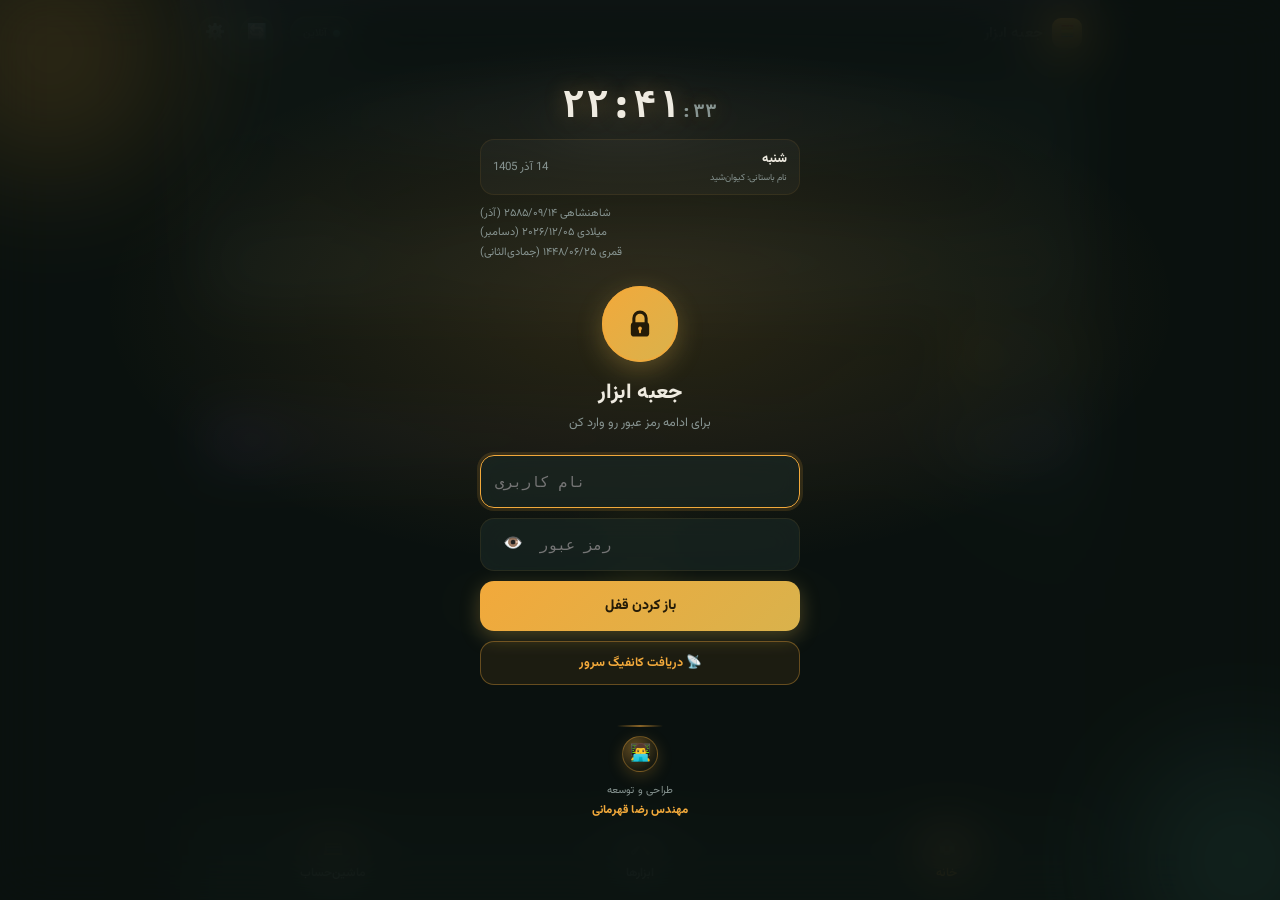
==== index.html @ d56281d8 "Add files via upload" ====
<!DOCTYPE html>
<html lang="fa" dir="rtl" data-theme="dark">
<head>
<meta charset="UTF-8">
<meta name="viewport" content="width=device-width, initial-scale=1, viewport-fit=cover, user-scalable=no">
<meta name="theme-color" content="#0B1210">
<meta name="mobile-web-app-capable" content="yes">
<meta name="apple-mobile-web-app-capable" content="yes">
<meta name="apple-mobile-web-app-status-bar-style" content="black-translucent">
<title>جعبه ابزار</title>
<link rel="manifest" href="manifest.json">
<link rel="icon" href="icons/icon-192.png">
<link rel="apple-touch-icon" href="icons/apple-touch-icon.png">
<link rel="preconnect" href="https://fonts.googleapis.com">
<link href="https://fonts.googleapis.com/css2?family=Vazirmatn:wght@400;500;600;700;800&family=Noto+Sans+Arabic:wght@400;500;600;700;800&family=IBM+Plex+Mono:wght@400;500;600;700&display=swap" rel="stylesheet">
<script>
window.addEventListener('error', function(ev){
  var t = ev.target;
  if(t && t.tagName === 'SCRIPT' && /qrcode\.min\.js/.test(t.src||'')){
    var show = function(){
      var d = document.createElement('div');
      d.textContent = '⚠️ بارگذاری کتابخونه‌ی QR شکست خورد. آدرسی که امتحان شد: ' + t.src;
      d.style.cssText = 'position:fixed;top:0;left:0;right:0;background:#B33;color:#fff;padding:10px 14px;font-size:12px;z-index:999999;text-align:center;direction:rtl;line-height:1.6;';
      document.body.appendChild(d);
    };
    if(document.body) show(); else document.addEventListener('DOMContentLoaded', show);
  }
}, true);
</script>
<script src="libs/qrcode.min.js"></script>
<script src="libs/jsQR.min.js"></script>
<script src="libs/JsBarcode.all.min.js"></script>
<style>
  :root[data-theme="dark"] {
    --bg:#0B1210;
    --bg2:#0E1614;
    --surface:#141F1C;
    --surface2:#1B2925;
    --line: rgba(242,169,61,0.09);
    --amber:#F2A93B;
    --teal:#59C3B4;
    --rust:#D3684C;
    --gold:#D9B24C;
    --violet:#9C8DE0;
    --sky:#6FB1D9;
    --text:#EFEBE1;
    --muted:#889592;
    --danger:#E2664B;
    --screen-bg: linear-gradient(160deg, #101B18 0%, #0A1412 100%);
    --screen-text: var(--amber);
  }
  :root[data-theme="light"] {
    --bg:#F4F7F6;
    --bg2:#EAF0EE;
    --surface:#FFFFFF;
    --surface2:#E4ECE9;
    --line: rgba(20,32,27,0.08);
    --amber:#D98200;
    --teal:#2D8A7E;
    --rust:#B54B32;
    --gold:#A68122;
    --violet:#6655B3;
    --sky:#337FA6;
    --text:#14201B;
    --muted:#62726E;
    --danger:#C4452B;
    --screen-bg: linear-gradient(160deg, #1E332D 0%, #11221E 100%);
    --screen-text: #F2A93B;
  }
  :root[data-theme="ocean"] {
    --bg:#071620; --bg2:#0A1E2C; --surface:#0F2733; --surface2:#163544;
    --line: rgba(111,177,217,0.14);
    --amber:#4FC3E8; --teal:#39B7A6; --rust:#5C8FB5; --gold:#7FD1E0; --violet:#6E8FD9; --sky:#4FB8E0;
    --text:#E7F3F7; --muted:#7C9AA8; --danger:#E2664B;
    --screen-bg: linear-gradient(160deg, #0B2530 0%, #061620 100%);
    --screen-text: var(--amber);
  }
  :root[data-theme="forest"] {
    --bg:#0D1710; --bg2:#101F15; --surface:#16261A; --surface2:#1E3324;
    --line: rgba(139,195,111,0.14);
    --amber:#8FCB6B; --teal:#5FAE83; --rust:#C08A4E; --gold:#B8C24C; --violet:#7FA05C; --sky:#6FAE8E;
    --text:#EAF3E4; --muted:#7F9484; --danger:#E2664B;
    --screen-bg: linear-gradient(160deg, #172B1B 0%, #0D1A10 100%);
    --screen-text: var(--amber);
  }
  :root[data-theme="amoled"] {
    --bg:#000000; --bg2:#000000; --surface:#0A0A0A; --surface2:#141414;
    --line: rgba(255,255,255,0.09);
    --amber:#F2A93B; --teal:#59C3B4; --rust:#D3684C; --gold:#D9B24C; --violet:#9C8DE0; --sky:#6FB1D9;
    --text:#F5F5F5; --muted:#8A8A8A; --danger:#E2664B;
    --screen-bg: linear-gradient(160deg, #0A0A0A 0%, #000000 100%);
    --screen-text: var(--amber);
  }
  :root[data-theme="violet"] {
    --bg:#120E1D; --bg2:#160F22; --surface:#1D1730; --surface2:#271F40;
    --line: rgba(183,156,240,0.14);
    --amber:#B79CF0; --teal:#7FB8D9; --rust:#C97FB0; --gold:#C9A8E8; --violet:#9C8DE0; --sky:#8FA8E8;
    --text:#EDE9F7; --muted:#8B84A8; --danger:#E2664B;
    --screen-bg: linear-gradient(160deg, #1D1730 0%, #100B1A 100%);
    --screen-text: var(--amber);
  }
  :root[data-theme="sunset"] {
    --bg:#1A0F0C; --bg2:#20120D; --surface:#2B1712; --surface2:#3A1F17;
    --line: rgba(242,150,91,0.14);
    --amber:#F2965B; --teal:#E8896B; --rust:#D9573A; --gold:#F0B24C; --violet:#D97A8C; --sky:#E89B6E;
    --text:#F7ECE4; --muted:#A88A7C; --danger:#E2664B;
    --screen-bg: linear-gradient(160deg, #2B1712 0%, #180D0A 100%);
    --screen-text: var(--amber);
  }
  :root[data-theme="rosegold"] {
    --bg:#FBF3F1; --bg2:#F7EAE7; --surface:#FFFFFF; --surface2:#F3E1DC;
    --line: rgba(198,120,110,0.14);
    --amber:#C97A6D; --teal:#5FA394; --rust:#B5594A; --gold:#C79A5C; --violet:#A97CA8; --sky:#7C99B3;
    --text:#3A2620; --muted:#8A7269; --danger:#C4452B;
    --screen-bg: linear-gradient(160deg, #3A2620 0%, #2A1B16 100%);
    --screen-text: #E8B4A5;
  }
  :root[data-theme="mint"] {
    --bg:#081815; --bg2:#0A1F1A; --surface:#0F2B23; --surface2:#153A2F;
    --line: rgba(95,224,188,0.14);
    --amber:#5FE0BC; --teal:#4FCBA6; --rust:#D3684C; --gold:#8FE0A0; --violet:#7FC9C4; --sky:#5FC9D9;
    --text:#E4F7EF; --muted:#75A398; --danger:#E2664B;
    --screen-bg: linear-gradient(160deg, #0F2B23 0%, #081815 100%);
    --screen-text: var(--amber);
  }
  :root[data-theme="charcoal"] {
    --bg:#131313; --bg2:#181818; --surface:#1E1E1E; --surface2:#272727;
    --line: rgba(255,255,255,0.10);
    --amber:#C9C9C9; --teal:#9BAFAF; --rust:#B08A7A; --gold:#B5AE96; --violet:#A8A3B5; --sky:#9BB0BE;
    --text:#EDEDED; --muted:#8C8C8C; --danger:#D9695A;
    --screen-bg: linear-gradient(160deg, #1E1E1E 0%, #131313 100%);
    --screen-text: var(--amber);
  }
  :root[data-theme="oceanlight"] {
    --bg:#EEF6F9; --bg2:#E3F0F5; --surface:#FFFFFF; --surface2:#DCEBF1;
    --line: rgba(51,127,166,0.10);
    --amber:#1F8FB8; --teal:#2A9188; --rust:#4E7FA3; --gold:#3FA6C2; --violet:#5B7FC4; --sky:#337FA6;
    --text:#0F2A33; --muted:#5A7885; --danger:#C4452B;
    --screen-bg: linear-gradient(160deg, #0B2530 0%, #061620 100%);
    --screen-text: #4FC3E8;
  }
  /* ---- High-Contrast Accessibility Mode (مستقل از تم رنگی؛ روی هر تمی قابل‌فعال‌سازیه) ---- */
  :root.high-contrast{
    --line: rgba(255,255,255,0.55);
    --muted: var(--text);
  }
  :root[data-theme="light"].high-contrast, :root[data-theme="rosegold"].high-contrast, :root[data-theme="oceanlight"].high-contrast{ --line: rgba(0,0,0,0.55); }
  .high-contrast .tool-row, .high-contrast .field, .high-contrast input, .high-contrast select,
  .high-contrast .btn-primary, .high-contrast .btn-secondary, .high-contrast .chip, .high-contrast .result-box,
  .high-contrast .switch, .high-contrast .theme-swatch, .high-contrast .opt-btn, .high-contrast .tool-card,
  .high-contrast .pinned-item .ticon, .high-contrast .ticon, .high-contrast .sheet-box, .high-contrast .cat-edit-btn{
    border-width:2px !important;
  }
  .high-contrast .tdesc, .high-contrast .hint, .high-contrast .result-sub{ opacity:1 !important; }
  .high-contrast #lockScreen::before, .high-contrast #lockScreen::after,
  .high-contrast #view-home::before, .high-contrast #view-home::after,
  .high-contrast #view-tools::before, .high-contrast #view-tools::after{
    display:none !important;
  }
  .high-contrast .tool-row:active, .high-contrast .key:active, .high-contrast .btn-primary:active{ outline:2px solid var(--amber); }
  .high-contrast .tarrow, .high-contrast .tool-cat-arrow{ opacity:1 !important; color:var(--text) !important; }
  *{box-sizing:border-box; -webkit-tap-highlight-color: transparent;}
  html,body{height:100%; margin:0; overflow:hidden;}
  :root{ --font-main: 'Vazirmatn', sans-serif; }
  body{
    background: var(--bg);
    color:var(--text);
    font-family: var(--font-main);
    display:flex; justify-content:center;
    transition: background 0.3s, color 0.3s;
  }
  body.bg-gradient-on{
    background:
      radial-gradient(ellipse 130% 55% at 50% -8%, rgba(255,255,255,0.055), transparent 60%),
      radial-gradient(ellipse 100% 45% at 100% 105%, rgba(255,255,255,0.03), transparent 60%),
      var(--bg);
  }

  /* ---- Splash Screen ---- */
  #splashScreen{
    position:fixed; inset:0; z-index:10000;
    background:var(--bg);
    display:flex; flex-direction:column; align-items:center; justify-content:center;
    gap:12px;
    transition: opacity .4s ease;
  }
  #splashScreen.fade-out{ opacity:0; pointer-events:none; }
  #splashMark{
    width:76px; height:76px; border-radius:22px;
    background:linear-gradient(135deg, #F2A93B, #D9B24C);
    display:flex; align-items:center; justify-content:center;
    font-size:34px;
    box-shadow:0 10px 32px rgba(217,178,76,0.35);
    animation: splashPop .6s cubic-bezier(.34,1.56,.64,1);
  }
  @keyframes splashPop{ 0%{ transform:scale(0.4); opacity:0; } 60%{ transform:scale(1.08); opacity:1; } 100%{ transform:scale(1); opacity:1; } }
  #splashTitle{ font-size:16px; font-weight:800; color:var(--text); letter-spacing:.3px; animation: splashFadeIn .5s ease .15s backwards; }
  #splashSub{ font-size:11.5px; color:var(--muted); animation: splashFadeIn .5s ease .25s backwards; }
  @keyframes splashFadeIn{ from{ opacity:0; transform:translateY(6px); } to{ opacity:1; transform:translateY(0); } }
  @media (prefers-reduced-motion: reduce){ #splashMark, #splashTitle, #splashSub{ animation:none !important; } }

  /* ---- Password Lock Screen ---- */
  #lockScreen{
    position:fixed; inset:0; z-index:9999;
    background:
      radial-gradient(ellipse 60% 42% at 50% 34%, rgba(242,169,59,0.14), transparent 70%),
      color-mix(in srgb, var(--bg) 74%, transparent);
    backdrop-filter: blur(26px) saturate(1.15);
    -webkit-backdrop-filter: blur(26px) saturate(1.15);
    display:flex; align-items:center; justify-content:center;
    padding:24px; overflow:hidden;
    transition: opacity .35s ease;
  }
  #lockScreen.unlocking{ opacity:0; pointer-events:none; }
  #lockScreen.unlocked{ display:none; }
  #lockScreen::before, #lockScreen::after{
    content:''; position:absolute; border-radius:50%; filter:blur(70px); pointer-events:none;
  }
  #lockScreen::before{ width:240px; height:240px; background:var(--amber); opacity:.16; top:-70px; inset-inline-end:-70px; }
  #lockScreen::after{ width:200px; height:200px; background:var(--teal); opacity:.12; bottom:-60px; inset-inline-start:-60px; }
  #lockBox{ width:100%; max-width:320px; text-align:center; position:relative; z-index:1; }
  #lockCredit{
    margin-top:24px; padding-top:16px;
    display:flex; flex-direction:column; align-items:center; gap:9px;
  }
  .lock-credit-line{
    width:46px; height:2px; border-radius:2px;
    background:linear-gradient(90deg, transparent, rgba(242,169,59,0.55), transparent);
  }
  .lock-credit-badge{
    width:36px; height:36px; border-radius:50%;
    display:flex; align-items:center; justify-content:center; font-size:17px;
    background:radial-gradient(circle at 35% 30%, rgba(242,169,59,0.38), rgba(242,169,59,0.06) 72%);
    border:1px solid rgba(242,169,59,0.35);
    box-shadow:0 4px 16px rgba(242,169,59,0.20);
    animation: lockCreditGlow 3.4s ease-in-out infinite;
  }
  @keyframes lockCreditGlow{
    0%, 100%{ box-shadow:0 4px 16px rgba(242,169,59,0.20); }
    50%{ box-shadow:0 4px 22px rgba(242,169,59,0.38); }
  }
  .lock-credit-text{
    font-size:10.5px; color:var(--muted); letter-spacing:.2px; text-align:center; line-height:1.9;
  }
  .lock-credit-text b{ color:var(--amber); font-weight:800; font-size:11.5px; }
  #lockClock{ font-family:'IBM Plex Mono', monospace; font-size:38px; font-weight:700; color:var(--text); letter-spacing:1px; margin-bottom:12px; text-shadow:0 0 22px rgba(242,169,61,0.3); }
  #lockClockSec{ font-size:0.48em; color:var(--muted); font-weight:600; vertical-align:baseline; margin-inline-start:1px; }
  #lockDateRow{
    display:flex; align-items:center; justify-content:space-between;
    background:rgba(255,255,255,0.03); border:1px solid var(--line); border-radius:14px;
    padding:9px 12px; margin-bottom:10px;
  }
  #lockWeekdayBlock{ text-align:right; }
  #lockWeekdayName{ font-size:12.5px; font-weight:800; color:var(--text); }
  #lockAncientDayName{ font-size:9px; color:var(--muted); margin-top:2px; }
  #lockClockDate{ font-size:11.5px; color:var(--muted); text-align:left; }
  #lockClockSubDate{ margin-bottom:22px; }
  #lockClockSubDate div{ font-size:11px; color:var(--muted); line-height:1.6; text-align:left; }
  #lockClockSubDate div{ margin-bottom:2px; }
  #lockClockSubDate div:last-child{ margin-bottom:24px; }
  #lockIconWrap{
    position:relative;
    width:76px; height:76px; border-radius:50%; margin:0 auto 14px;
    background:linear-gradient(135deg, var(--amber), var(--gold));
    display:flex; align-items:center; justify-content:center;
    box-shadow:0 8px 26px rgba(217,178,76,0.30);
    animation: lockFloat 3.2s ease-in-out infinite;
  }
  #lockIconWrap::before, #lockIconWrap::after{
    content:''; position:absolute; inset:0; border-radius:50%;
    border:2px solid rgba(242,169,59,0.55);
    animation: lockPulseRing 2.6s cubic-bezier(.25,.8,.35,1) infinite;
    pointer-events:none;
  }
  #lockIconWrap::after{ animation-delay:1.3s; }
  #lockScreen.unlocking #lockIconWrap::before,
  #lockScreen.unlocking #lockIconWrap::after{ animation:none; opacity:0; }
  @keyframes lockPulseRing{
    0%{ transform:scale(1); opacity:.65; }
    100%{ transform:scale(1.6); opacity:0; }
  }
  #lockIcon{ width:34px; height:34px; position:relative; z-index:1; overflow:visible; }
  #lockIcon .lock-shackle{
    transform-box: fill-box;
    transform-origin: 28% 100%;
    transition: transform .55s cubic-bezier(.34,1.56,.64,1);
  }
  #lockScreen.unlocking #lockIcon .lock-shackle{
    transform: rotate(-38deg) translateY(-3px);
  }
  @keyframes lockFloat{ 0%,100%{ transform:translateY(0); } 50%{ transform:translateY(-6px); } }
  #lockTitle{ font-size:21px; font-weight:800; color:var(--text); margin-bottom:4px; letter-spacing:.3px; }
  #lockSub{ font-size:12.5px; color:var(--muted); margin-bottom:22px; }
  #lockUserWrap, #lockInputWrap{
    display:flex; align-items:center; gap:8px;
    background:var(--surface2);
    background:color-mix(in srgb, var(--surface2) 65%, transparent);
    backdrop-filter: blur(14px); -webkit-backdrop-filter: blur(14px);
    border:1px solid var(--line); border-radius:14px;
    padding:4px 6px 4px 14px; margin-bottom:10px;
    transition: border-color .25s ease, box-shadow .25s ease;
  }
  #lockUserWrap:focus-within, #lockInputWrap:focus-within{ border-color:var(--amber); box-shadow:0 0 0 3px rgba(242,169,59,0.14); }
  #lockInputWrap.shake, #lockUserWrap.shake{ animation: lockShake .35s ease; border-color:var(--danger); box-shadow:0 0 0 3px rgba(226,102,75,0.18); }
  @keyframes lockShake{
    0%,100%{ transform:translateX(0); } 20%{ transform:translateX(-8px); }
    40%{ transform:translateX(8px); } 60%{ transform:translateX(-6px); } 80%{ transform:translateX(6px); }
  }
  #lockUserInput, #lockPassInput{
    flex:1; background:none; border:none; outline:none; color:var(--text);
    font-family:'IBM Plex Mono', monospace; font-size:15px; text-align:left; padding:12px 0;
    min-width:0;
  }
  #lockEye{ font-size:16px; cursor:pointer; flex-shrink:0; padding:8px; }
  #lockError{ display:none; color:var(--danger); font-size:11.5px; margin-bottom:14px; }
  #lockError.on{ display:block; }
  #lockBtn{
    width:100%; border:none; border-radius:14px; padding:14px;
    background:linear-gradient(135deg, var(--amber), var(--gold)); color:#241b08; font-weight:800; font-size:14px;
    font-family:var(--font-main); cursor:pointer;
    box-shadow:0 6px 20px rgba(217,178,76,0.30);
    transition: transform .12s ease, box-shadow .12s ease;
  }
  #lockBtn:active{ transform:scale(.97); box-shadow:0 3px 10px rgba(217,178,76,0.24); }
  #lockV2rayBtn{
    width:100%; border:1px solid rgba(242,169,59,0.35); border-radius:14px; padding:11px;
    background:rgba(242,169,59,0.08); color:var(--amber); font-weight:700; font-size:12.5px;
    font-family:var(--font-main); cursor:pointer; margin-top:10px;
    transition: transform .12s ease, background .12s ease;
  }
  #lockV2rayBtn:active{ transform:scale(.97); background:rgba(242,169,59,0.16); }
  #lockV2rayBox{
    display:none; margin-top:10px; text-align:start;
    background:rgba(0,0,0,0.22); border:1px solid rgba(242,169,59,0.22); border-radius:14px;
    padding:12px 14px; backdrop-filter:blur(6px);
    max-height:280px; overflow-y:auto;
  }
  .lock-v2ray-loading{ font-size:11.5px; color:var(--muted); text-align:center; padding:10px 0; }
  .lock-v2ray-section-label{ font-size:10.5px; font-weight:800; color:var(--amber); margin-bottom:8px; }
  .lock-v2ray-sub-row, .lock-v2ray-server-row{
    display:flex; align-items:center; gap:8px;
    background:rgba(255,255,255,0.04); border:1px solid rgba(242,169,59,0.15); border-radius:10px;
    padding:8px 10px; margin-bottom:7px;
  }
  .lock-v2ray-proto-badge{
    font-size:9px; font-weight:800; color:#241b08; background:var(--amber);
    padding:3px 7px; border-radius:6px; flex-shrink:0; direction:ltr;
  }
  .lock-v2ray-sub-text, .lock-v2ray-server-text{
    flex:1; min-width:0; font-family:'IBM Plex Mono', monospace; font-size:10px; color:var(--text);
    direction:ltr; unicode-bidi:plaintext; overflow:hidden; text-overflow:ellipsis; white-space:nowrap;
  }
  .lock-v2ray-copy-mini{
    width:26px; height:26px; border-radius:8px; flex-shrink:0; border:none; cursor:pointer;
    background:rgba(242,169,59,0.18); color:var(--amber); font-size:12px;
    display:flex; align-items:center; justify-content:center;
  }
  #app{
    width:100%; max-width:460px; height:100vh; height:calc(var(--app-height, 100vh));
    display:flex; flex-direction:column;
    position:relative;
    box-shadow: 0 0 70px rgba(0,0,0,0.25);
    background: var(--bg);
  }

  /* ---- Header ---- */
  header{
    display:flex; align-items:center; justify-content:space-between;
    padding:16px 18px 8px;
    flex-shrink: 0;
    transition: background 1.2s ease;
  }
  header.tod-morning{ background:linear-gradient(180deg, rgba(217,178,76,0.12), transparent 85%); }
  header.tod-noon{ background:linear-gradient(180deg, rgba(111,177,217,0.12), transparent 85%); }
  header.tod-evening{ background:linear-gradient(180deg, rgba(211,104,76,0.12), transparent 85%); }
  header.tod-night{ background:linear-gradient(180deg, rgba(156,141,224,0.10), transparent 85%); }
  .brand{ display:flex; align-items:center; gap:9px; min-width:0; }
  .brand .mark{
    width:30px; height:30px; border-radius:9px;
    background:linear-gradient(135deg, #F2A93B, #D9B24C);
    display:flex; align-items:center; justify-content:center;
    font-size:15px; box-shadow:0 4px 14px rgba(217,178,76,0.25);
    flex-shrink:0; transition:background .25s ease;
  }
  header h1{ font-size:14.5px; font-weight:700; margin:0; letter-spacing:.2px; color:var(--muted); min-width:0; overflow:hidden; }
  header h1 b{ color:var(--text); font-weight:800; display:block; font-size:15.5px; margin-top:1px; overflow:hidden; text-overflow:ellipsis; white-space:nowrap; }
  .header-actions { display:flex; gap:8px; align-items:center; }
  .circle-btn{
    width:34px; height:34px; border-radius:50%;
    background:linear-gradient(150deg, var(--surface2), var(--surface));
    border:1px solid var(--line);
    color:var(--text); display:flex; align-items:center; justify-content:center;
    font-size:16px; cursor:pointer; user-select:none;
    box-shadow:0 2px 7px rgba(0,0,0,0.2), inset 0 1px 0 rgba(255,255,255,0.04);
    transition: transform .15s ease, box-shadow .15s ease;
  }
  .circle-btn:active{ transform:scale(0.86); box-shadow:0 1px 3px rgba(0,0,0,0.25), inset 0 1px 3px rgba(0,0,0,0.2); }
  .circle-btn{ position:relative; }
  .update-badge{
    position:absolute; top:-4px; left:-4px;
    min-width:16px; height:16px; padding:0 3px; border-radius:9px;
    background:var(--danger); color:#fff; font-size:9.5px; font-weight:800;
    display:flex; align-items:center; justify-content:center;
    box-shadow:0 0 0 2px var(--bg);
    line-height:1; font-family:'IBM Plex Mono', sans-serif;
    animation: badgePop .3s ease;
  }
  @keyframes badgePop{ 0%{ transform:scale(0); } 70%{ transform:scale(1.15); } 100%{ transform:scale(1); } }
  .last-refresh-label{
    font-size:9px; color:var(--muted); white-space:nowrap;
    max-width:58px; overflow:hidden; text-overflow:ellipsis;
  }
  .net-status{
    display:flex; align-items:center; gap:6px;
    height:34px; padding:0 12px; border-radius:20px;
    background:linear-gradient(150deg, var(--surface2), var(--surface));
    border:1px solid var(--line);
    font-size:10.5px; font-weight:700; color:var(--muted);
    box-shadow:0 2px 7px rgba(0,0,0,0.2), inset 0 1px 0 rgba(255,255,255,0.04);
    transition: color .2s ease, box-shadow .2s ease;
  }
  .net-dot{
    width:7px; height:7px; border-radius:50%; flex-shrink:0;
    background:var(--teal); box-shadow:0 0 6px var(--teal);
    transition: background .2s ease, box-shadow .2s ease;
    animation: netPulse 2.4s ease-in-out infinite;
  }
  @keyframes netPulse{ 0%,100%{ box-shadow:0 0 4px var(--teal); opacity:1; } 50%{ box-shadow:0 0 9px var(--teal); opacity:.7; } }
  .net-status.offline{ color:var(--danger); }
  .net-status.offline .net-dot{ background:var(--danger); box-shadow:0 0 6px var(--danger); animation:none; }
  .net-status.private{ color:var(--violet); }
  .net-status.private .net-dot{ background:var(--violet); box-shadow:0 0 6px var(--violet); animation:netPulse 1.4s ease-in-out infinite; }
  .offline-banner{
    display:flex; align-items:center; gap:8px;
    background: rgba(226,102,75,0.12); border:1px solid rgba(226,102,75,0.35);
    color:var(--danger); font-size:11.5px; line-height:1.6; font-weight:600;
    border-radius:12px; padding:10px 12px; margin-bottom:12px;
  }

  /* ---- Main Content Container ---- */
  .main-content {
    flex: 1;
    overflow-y: auto;
    -webkit-overflow-scrolling: touch;
    display: flex;
    flex-direction: column;
    min-height: 0;
    position: relative;
  }

  /* ---- Refresh button ---- */
  #refreshBtn.spinning { animation: spin 0.7s linear infinite; }
  @keyframes spin { from{ transform:rotate(0deg);} to{ transform:rotate(360deg);} }

  /* ---- Toast ---- */
  #toast{
    position:fixed; bottom:90px; left:50%; transform:translateX(-50%) translateY(20px);
    background:var(--surface2); color:var(--text); border:1px solid var(--line);
    padding:10px 18px; border-radius:20px; font-size:12.5px; font-weight:600;
    box-shadow:0 8px 24px rgba(0,0,0,0.3); z-index:200; opacity:0; pointer-events:none;
    transition: opacity .25s ease, transform .25s ease; max-width:80%; text-align:center;
  }
  #toast.on{ opacity:1; transform:translateX(-50%) translateY(0); }
  #toast.toast-error{ border-color:var(--danger); color:var(--danger); background:rgba(214,92,92,0.12); }
  #toast.toast-success{ border-color:var(--teal); color:var(--teal); background:rgba(89,195,180,0.12); }

  /* ---- LCD display ---- */
  #screen{
    margin:0 16px 12px;
    border-radius:20px;
    padding:20px 18px 16px;
    background:
      repeating-linear-gradient(180deg, rgba(0,0,0,0.14) 0px, rgba(0,0,0,0.14) 1px, transparent 1px, transparent 3px),
      var(--screen-bg);
    border:1px solid rgba(242,169,59,0.14);
    box-shadow: inset 0 0 34px rgba(0,0,0,0.6), 0 10px 26px rgba(0,0,0,0.2);
    position:relative; overflow:hidden;
    flex-shrink: 0;
  }
  #screen::before{
    content:"";
    position:absolute; top:-40%; left:-10%; width:70%; height:180%;
    background: linear-gradient(120deg, rgba(242,169,59,0.06), transparent 55%);
    pointer-events:none;
  }
  #expr{
    direction:ltr; text-align:left;
    font-family:'IBM Plex Mono', monospace;
    font-size:calc(14.5px * var(--font-scale, 1)); color:#889592;
    min-height:18px; letter-spacing:.5px;
    white-space:nowrap; overflow-x:auto; position:relative;
  }
  :root[data-theme="light"] #expr { color: #A4B3AF; }
  :root[data-theme="rosegold"] #expr { color: #B8A599; }
  :root[data-theme="oceanlight"] #expr { color: #8FADBC; }
  #result{
    direction:ltr; text-align:left;
    font-family:'IBM Plex Mono', monospace;
    font-size:calc(38px * var(--font-scale, 1)); font-weight:600; color:var(--screen-text);
    text-shadow: 0 0 20px rgba(242,169,59,0.32);
    margin-top:6px; white-space:nowrap; overflow-x:auto; position:relative;
  }
  #memChip{
    display:inline-block; margin-top:8px; font-size:10.5px; color:#59C3B4;
    border:1px solid rgba(89,195,180,0.35); padding:2px 9px; border-radius:20px;
    font-family:'IBM Plex Mono', monospace; visibility:hidden; position:relative;
  }

  /* ---- Tabs (اصلاح مشکل بریده شدن تصویر 1000116247.png) ---- */
  nav{
    flex-shrink: 0;
    display:flex; border-top:1px solid var(--line);
    background:color-mix(in srgb, var(--surface) 82%, transparent);
    backdrop-filter: blur(18px) saturate(1.2);
    -webkit-backdrop-filter: blur(18px) saturate(1.2);
    z-index: 10;
    padding-bottom: clamp(10px, env(safe-area-inset-bottom), 30px);
  }
  nav button{
    flex:1; padding:12px 0 8px;
    background:none; border:none; color:var(--muted);
    font-family:var(--font-main); font-size:12px; font-weight:600;
    display:flex; flex-direction:column; align-items:center; gap:3px;
    cursor:pointer; position:relative;
    -webkit-tap-highlight-color:transparent;
  }
  nav button .ic{
    font-size:18px; position:relative; z-index:1;
    transition:transform .28s cubic-bezier(.34,1.56,.64,1);
  }
  nav button.tap-bounce .ic{ transform:scale(1.22); }
  nav button.active{ color:var(--amber); }
  nav button.active .ic::before{
    content:""; position:absolute; inset:-8px -16px;
    background:rgba(242,169,59,0.16); border-radius:20px; z-index:-1;
  }
  nav.icon-only button .nav-label{ display:none; }
  nav.icon-only button{ padding:14px 0; }
  nav.icon-only button .ic{ font-size:21px; }
  .nav-badge{
    position:absolute; top:2px; left:calc(50% + 8px);
    min-width:16px; height:16px; padding:0 4px; border-radius:8px;
    background:var(--danger); color:#fff; font-size:9.5px; font-weight:800;
    display:flex; align-items:center; justify-content:center;
    line-height:1; z-index:2; box-shadow:0 0 0 2px var(--surface);
  }

  .view { display:none; flex-direction:column; width:100%; }
  .view.active { display:flex; animation: pageFadeIn .2s ease; }

  /* ---- Keypad ---- */
  #keypad{ padding:0 14px 14px; display:flex; flex-direction:column; gap:8px; }
  #keypad.mirror .row{ flex-direction:row-reverse; }
  .row{ display:flex; gap:8px; }
  .key{
    flex:1; min-width:0; aspect-ratio:1.45/1;
    border-radius:14px; border:1px solid var(--line);
    background:var(--surface2); color:var(--text);
    font-family:'IBM Plex Mono', monospace; font-size:calc(19px * var(--font-scale, 1)); font-weight:500;
    display:flex; align-items:center; justify-content:center;
    cursor:pointer; user-select:none;
    box-shadow: 0 2px 0 rgba(0,0,0,0.1), inset 0 1px 0 rgba(255,255,255,0.04);
    transition: transform .06s ease, background .15s;
    overflow:hidden;
  }
  .key:active{ transform:translateY(1px) scale(0.96); background:var(--surface); box-shadow:none; }
  .key.op{ background:rgba(242,169,59,0.10); color:var(--amber); border-color:rgba(242,169,59,0.25); }
  .key.eq{ background:linear-gradient(135deg, #F2A93B, #D9B24C); color:#14201B; font-weight:700; border-color:transparent; box-shadow:0 3px 14px rgba(217,178,76,0.35), inset 0 1px 0 rgba(255,255,255,0.25); }
  .key.fn{ background:rgba(89,195,180,0.08); color:var(--teal); font-size:calc(13.5px * var(--font-scale, 1)); border-color:rgba(89,195,180,0.2); }
  .key.danger{ color:var(--danger); }

  #sciToggle{
    margin:0 14px 10px; text-align:center;
    font-size:12px; color:var(--amber); padding:10px; border-radius:12px;
    border:1px solid rgba(242,169,59,0.2); background: rgba(242,169,59,0.04); cursor:pointer;
    font-weight: 600;
  }
  #sciRows{ display:none; flex-direction:column; gap:8px; margin-bottom:8px; }
  #sciRows.open{ display:flex; }
  #sciRows .key{ font-size:15px; padding:0 2px; }
  #sciRows .key.fn{ font-size:13px; }

  .hint{ font-size:11.5px; color:var(--muted); line-height:1.9; margin:4px 2px 14px; }
  .section-label{ font-size:11px; color:var(--muted); margin:14px 2px 8px; display:flex; align-items:center; gap:6px;}
  .occasion-group-header{
    font-size:11px; font-weight:800; color:var(--amber);
    margin:16px 2px 8px; padding-bottom:4px;
    border-bottom:1px solid var(--line);
  }
  .occasion-group-header:first-child{ margin-top:2px; }

  /* ---- Birthday reminder cards ---- */
  .birthday-avatar{
    width:38px; height:38px; border-radius:50%; flex-shrink:0;
    display:flex; align-items:center; justify-content:center;
    font-weight:800; color:#fff; border:1.5px solid rgba(255,255,255,0.12);
  }
  .birthday-relation-tag{
    font-size:9.5px; font-weight:700; color:var(--muted);
    background:var(--bg2); border:1px solid var(--line); border-radius:20px;
    padding:1.5px 7px;
  }
  .checklist-row.birthday-today{
    box-shadow:0 0 0 1px var(--gold);
    animation:birthdayTodayGlow 1.8s ease-in-out infinite;
    transform:scale(1.015);
  }
  @keyframes birthdayTodayGlow{
    0%,100%{ box-shadow:0 0 6px rgba(217,178,76,0.35), 0 0 0 1px var(--gold); }
    50%{ box-shadow:0 0 15px rgba(217,178,76,0.7), 0 0 0 1px var(--gold); }
  }
  .section-label::after{ content:""; flex:1; height:1px; background:var(--line); }

  /* ---- Tools view ---- */
  #toolsArea{ padding:8px 16px 16px; }

  /* ---- Home View ---- */
  #homeArea{ padding:18px 16px; }
  #homeGreeting{ font-size:19px; font-weight:800; color:var(--text); margin-bottom:2px; }
  #homeClockWrap{
    text-align:center; margin-bottom:20px; border-radius:26px; padding:22px 16px 16px;
    border:1px solid var(--line); position:relative; overflow:hidden;
    background:linear-gradient(155deg, var(--surface), var(--surface2));
    box-shadow:0 10px 34px rgba(0,0,0,0.2), inset 0 1px 0 rgba(255,255,255,0.04);
    transition:background 1.2s ease, box-shadow 1.2s ease;
  }
  #homeClockWrap.tod-morning{ background:radial-gradient(circle at 50% 0%, rgba(217,178,76,0.18), transparent 70%), linear-gradient(155deg, var(--surface), var(--surface2)); }
  #homeClockWrap.tod-noon{ background:radial-gradient(circle at 50% 0%, rgba(111,177,217,0.18), transparent 70%), linear-gradient(155deg, var(--surface), var(--surface2)); }
  #homeClockWrap.tod-evening{ background:radial-gradient(circle at 50% 0%, rgba(211,104,76,0.18), transparent 70%), linear-gradient(155deg, var(--surface), var(--surface2)); }
  #homeClockWrap.tod-night{ background:radial-gradient(circle at 50% 0%, rgba(156,141,224,0.16), transparent 70%), linear-gradient(155deg, var(--surface), var(--surface2)); }
  #homeClockTime{ font-family:'IBM Plex Mono', monospace; font-size:36px; font-weight:700; color:var(--text); letter-spacing:1px; display:inline-block; text-shadow:0 0 24px rgba(242,169,61,0.28); }
  #homeClockSec{ font-size:0.48em; color:var(--muted); font-weight:600; vertical-align:baseline; margin-inline-start:1px; }
  #homeClockTime.tick{ animation:homeClockTick .4s ease; }
  @keyframes homeClockTick{ 0%{ transform:translateY(-7px); opacity:0; } 60%{ transform:translateY(1px); opacity:1; } 100%{ transform:translateY(0); opacity:1; } }
  #homeDateRow{ display:flex; align-items:center; justify-content:space-between; margin-top:12px; padding:10px 12px; background:var(--bg2); border:1px solid var(--line); border-radius:16px; }
  #homeWeekdayBlock{ text-align:right; }
  #homeWeekdayName{ font-size:13.5px; font-weight:800; color:var(--text); }
  #homeAncientDayName{ font-size:9.5px; color:var(--muted); margin-top:3px; }
  #homeDateBlock{ display:flex; align-items:center; gap:8px; }
  #homeClockDate{ font-size:12px; color:var(--muted); text-align:left; }
  #homeClockSubDate{ text-align:left; margin-top:10px; padding:0 12px; }
  #homeClockSubDate div{ font-size:12.5px; color:var(--muted); line-height:1.7; }
  #homeClockSubDate div{ margin-top:2px; }
  #homeDateRing{ position:relative; width:28px; height:28px; flex:none; }
  #homeDateRing svg{ width:28px; height:28px; transform:rotate(-90deg); }
  #homeDateRing .hdr-track{ fill:none; stroke:var(--line); stroke-width:3; }
  #homeDateRing .hdr-progress{ fill:none; stroke:var(--amber); stroke-width:3; stroke-linecap:round; transition:stroke-dashoffset .6s ease; }
  #homeDateRingDay{ position:absolute; inset:0; display:flex; align-items:center; justify-content:center; font-size:9.5px; font-weight:700; color:var(--text); }
  #homeClockColon{ animation: clockBlink 1s steps(2,start) infinite; }
  @keyframes clockBlink{ 50%{ opacity:0; } }
  #view-home{ position:relative; overflow-x:hidden; }
  #view-home::before, #view-home::after{
    content:''; position:absolute; border-radius:50%; filter:blur(70px); pointer-events:none; z-index:0;
  }
  #view-home::before{ width:220px; height:220px; background:var(--amber); opacity:.10; top:-60px; inset-inline-end:-60px; }
  #view-home::after{ width:190px; height:190px; background:var(--teal); opacity:.08; top:280px; inset-inline-start:-60px; }
  #homeArea{ position:relative; z-index:1; }
  #homeWaveEmoji{ display:inline-block; animation: waveHand 2.4s ease-in-out infinite; transform-origin:70% 70%; }
  @keyframes waveHand{
    0%,60%,100%{ transform:rotate(0deg); }
    10%{ transform:rotate(14deg); } 20%{ transform:rotate(-8deg); } 30%{ transform:rotate(14deg); } 40%{ transform:rotate(-4deg); } 50%{ transform:rotate(10deg); }
  }
  .home-divider{ height:1px; background:linear-gradient(90deg, transparent, var(--line) 20%, var(--line) 80%, transparent); margin:18px 0 14px; }
  #homeInsightCard{
    display:flex; align-items:center; gap:10px;
    background:var(--surface2); border:1px solid var(--line); border-radius:14px;
    padding:12px 14px; margin-bottom:2px;
  }
  #homeNextOccasionCard{
    display:flex; align-items:center; gap:11px;
    background:linear-gradient(135deg, rgba(154,109,219,0.12), rgba(154,109,219,0.03));
    border:1px solid var(--line); border-radius:14px;
    padding:12px 14px; margin-bottom:10px; cursor:pointer;
  }
  #homeNextOccasionCard .hoc-icon{
    width:38px; height:38px; border-radius:11px; flex-shrink:0; font-size:18px;
    display:flex; align-items:center; justify-content:center;
    background:linear-gradient(135deg, rgba(154,109,219,0.32), rgba(154,109,219,0.10));
    box-shadow:0 3px 10px rgba(154,109,219,0.22);
  }
  #homeNextOccasionCard .hoc-mid{ flex:1; min-width:0; }
  #homeNextOccasionCard .hoc-label{ font-size:10.5px; color:var(--muted); }
  #homeNextOccasionCard .hoc-name{ font-size:13px; font-weight:800; color:var(--text); margin-top:2px; overflow:hidden; text-overflow:ellipsis; white-space:nowrap; }
  #homeNextOccasionCard .hoc-days{ font-size:11px; font-weight:800; color:#9a6ddb; background:rgba(154,109,219,0.15); padding:5px 10px; border-radius:9px; flex-shrink:0; }
  #homeNextBirthdayCard, #homeNextSubscriptionCard{
    display:flex; align-items:center; gap:11px;
    border:1px solid var(--line); border-radius:14px;
    padding:12px 14px; margin-bottom:10px; cursor:pointer;
  }
  #homeNextBirthdayCard{ background:linear-gradient(135deg, rgba(89,195,180,0.14), rgba(89,195,180,0.03)); }
  #homeNextSubscriptionCard{ background:linear-gradient(135deg, rgba(217,178,76,0.14), rgba(217,178,76,0.03)); }
  #homeNextBirthdayCard .hoc-icon, #homeNextSubscriptionCard .hoc-icon{
    width:38px; height:38px; border-radius:11px; flex-shrink:0; font-size:18px;
    display:flex; align-items:center; justify-content:center;
  }
  #homeNextBirthdayCard .hoc-icon{ background:linear-gradient(135deg, rgba(89,195,180,0.32), rgba(89,195,180,0.10)); box-shadow:0 3px 10px rgba(89,195,180,0.22); }
  #homeNextSubscriptionCard .hoc-icon{ background:linear-gradient(135deg, rgba(217,178,76,0.32), rgba(217,178,76,0.10)); box-shadow:0 3px 10px rgba(217,178,76,0.22); }
  #homeNextBirthdayCard .hoc-mid, #homeNextSubscriptionCard .hoc-mid{ flex:1; min-width:0; }
  #homeNextBirthdayCard .hoc-label, #homeNextSubscriptionCard .hoc-label{ font-size:10.5px; color:var(--muted); }
  #homeNextBirthdayCard .hoc-name, #homeNextSubscriptionCard .hoc-name{ font-size:13px; font-weight:800; color:var(--text); margin-top:2px; overflow:hidden; text-overflow:ellipsis; white-space:nowrap; }
  #homeNextBirthdayCard .hoc-days{ font-size:11px; font-weight:800; color:var(--teal); background:rgba(89,195,180,0.15); padding:5px 10px; border-radius:9px; flex-shrink:0; }
  #homeNextSubscriptionCard .hoc-days{ font-size:11px; font-weight:800; color:var(--gold); background:rgba(217,178,76,0.15); padding:5px 10px; border-radius:9px; flex-shrink:0; }
  #homeInsightCard .hic-icon{ font-size:20px; flex-shrink:0; }
  #homeInsightCard .hic-text{ font-size:12.5px; color:var(--text); line-height:1.6; flex:1; }
  #homeInsightCard .hic-text b{ color:var(--amber); }
  #homeFavEmptyStar{ font-size:40px; animation: starPulse 1.8s ease-in-out infinite; }
  @keyframes starPulse{ 0%,100%{ transform:scale(1); opacity:.85; } 50%{ transform:scale(1.15); opacity:1; } }
  .pin-move-btn{
    width:22px; height:16px; border-radius:5px; background:var(--surface2); border:1px solid var(--line);
    display:flex; align-items:center; justify-content:center; color:var(--muted); font-size:9px; cursor:pointer; user-select:none;
  }
  .pin-move-btn.dim{ opacity:.3; pointer-events:none; }
  .pin-drag-handle{
    flex-shrink:0; font-size:16px; color:var(--muted); padding:4px 2px; cursor:grab; touch-action:none; user-select:none;
  }
  .budget-entry-row.dragging{ opacity:.35; }
  .tool-grid { display:grid; grid-template-columns:1fr 1fr; gap:10px; }
  .tool-card{
    background:var(--surface); border:1px solid var(--line); border-radius:16px;
    padding:16px 14px; cursor:pointer; text-align:center;
    display:flex; flex-direction:column; align-items:center; gap:8px;
  }
  .tool-card:active{ background:var(--surface2); }
  .tool-card .ticon{
    width:44px; height:44px; border-radius:12px;
    display:flex; align-items:center; justify-content:center; font-size:21px;
  }
  .tool-card .tname{ font-size:12.5px; font-weight:700; }
  .tool-card .tdesc{ font-size:10px; color:var(--muted); line-height:1.6; }

  #view-tools{ position:relative; overflow-x:hidden; }
  #view-tools::before, #view-tools::after{
    content:''; position:absolute; border-radius:50%; filter:blur(70px); pointer-events:none; z-index:0;
  }
  #view-tools::before{ width:220px; height:220px; background:var(--amber); opacity:.08; top:-60px; inset-inline-end:-60px; }
  #view-tools::after{ width:190px; height:190px; background:var(--teal); opacity:.07; top:420px; inset-inline-start:-60px; }
  #toolsArea{ position:relative; z-index:1; }

  .tool-section-title{ font-size:13px; font-weight:800; color:var(--text); display:flex; align-items:center; gap:7px; min-width:0; }
  .tool-section-title span{ overflow:hidden; text-overflow:ellipsis; white-space:nowrap; }
  .tool-cat-header{
    display:flex; align-items:center; gap:11px; cursor:pointer; user-select:none;
    padding:10px 11px; border-radius:15px; margin:16px 0 10px;
    background:linear-gradient(135deg, var(--surface), var(--surface2));
    border:1px solid var(--line);
    box-shadow:0 3px 10px rgba(0,0,0,0.10);
    transition:transform .12s ease, box-shadow .12s ease;
  }
  #toolCatsContainer .tool-cat-header:first-of-type{ margin-top:2px; }
  .tool-cat-header:active{ transform:scale(.99); }
  .tool-cat-header .tool-section-title{ margin:0; flex:1; min-width:0; }
  .tool-cat-icon{
    flex-shrink:0; width:36px; height:36px; border-radius:11px; font-size:17px;
    display:flex; align-items:center; justify-content:center;
    transition: transform .12s ease;
  }
  .tool-cat-header:active .tool-cat-icon{ transform:scale(.9); }
  .tool-cat-header-right{ display:flex; align-items:center; gap:6px; flex-shrink:0; }
  .tool-cat-arrow{ color:var(--muted); font-size:13px; transition:transform .35s cubic-bezier(.34,1.56,.64,1); flex-shrink:0; margin-inline-start:2px; }
  .tool-cat-arrow.collapsed{ transform:rotate(-90deg); }
  .cat-drag-handle{
    flex-shrink:0; font-size:16px; color:var(--muted); padding:4px 6px 4px 2px; cursor:grab; touch-action:none; user-select:none;
  }
  .tool-cat-header.dragging{ opacity:.35; }
  .tool-cat-header-ghost{
    position:fixed; z-index:500; pointer-events:none; background:var(--surface); border:1px solid var(--line);
    border-radius:14px; padding:8px 10px; box-shadow:0 10px 30px rgba(0,0,0,0.4); opacity:.95;
  }
  #toolCatsContainer.cat-drop-active .tool-cat-header{ transition: transform .15s ease; }
  .tool-list{ display:flex; flex-direction:column; gap:8px; overflow:hidden; max-height:3000px; transition:max-height .3s ease, opacity .25s ease, margin .3s ease; opacity:1; }
  .tool-list.collapsed{ max-height:0; opacity:0; margin:0; gap:0; }
  .tool-list:not(.collapsed) .tool-row{ animation: toolRowIn .32s ease backwards; }
  @keyframes toolRowIn{ from{ opacity:0; transform:translateY(6px); } to{ opacity:1; transform:translateY(0); } }
  /* ---- اسکلتون/shimmer کوتاه هنگام سوییچ نمای گرید/لیست ---- */
  .skeleton-row{ pointer-events:none; cursor:default; animation:none !important; }
  .skeleton-shimmer{
    position:relative; overflow:hidden;
    background:var(--surface2) !important; border-color:transparent !important;
    box-shadow:none !important; color:transparent !important;
  }
  .skeleton-shimmer::after{
    content:''; position:absolute; inset:0;
    background:linear-gradient(90deg, transparent, rgba(255,255,255,0.07), transparent);
    transform:translateX(-100%); animation: shimmerMove 1.3s ease-in-out infinite;
  }
  @keyframes shimmerMove{ to{ transform:translateX(100%); } }
  .skel-line{ display:block; border-radius:6px; background:var(--surface2); }
  .skel-line-title{ width:112px; height:11px; }
  .skel-line-name{ width:65%; height:11px; margin-bottom:7px; }
  .skel-line-desc{ width:88%; height:9px; }
  /* ---- سوییچ نمایش گرید / لیست ---- */
  .segmented-toggle{ display:flex; background:var(--surface2); border:1px solid var(--line); border-radius:12px; padding:3px; gap:3px; }
  .segmented-toggle .seg-btn{
    flex:1; display:flex; align-items:center; justify-content:center; gap:5px;
    text-align:center; padding:7px 4px; border-radius:9px; font-size:11.5px; font-weight:700;
    color:var(--muted); cursor:pointer; user-select:none; transition:background .15s ease, color .15s ease;
  }
  .segmented-toggle .seg-btn.on{ background:var(--amber); color:#14201B; }
  #toolCatsContainer.grid-view .tool-list{ display:grid; grid-template-columns:1fr 1fr; gap:9px; }
  #toolCatsContainer.grid-view .tool-row{
    flex-direction:column; align-items:flex-start; text-align:start; padding:13px 12px; gap:9px;
  }
  #toolCatsContainer.grid-view .tool-row .tarrow{ display:none; }
  #toolCatsContainer.grid-view .tool-row .tdesc{
    display:-webkit-box; -webkit-line-clamp:2; -webkit-box-orient:vertical; overflow:hidden; white-space:normal; line-height:1.45;
  }
  #toolsHome.compact #toolCatsContainer.grid-view .tool-list{ grid-template-columns:1fr 1fr 1fr; gap:6px; }
  .tool-row{
    display:flex; align-items:center; gap:12px;
    background:linear-gradient(155deg, rgba(var(--tint-rgb, 137,143,140),0.12), rgba(var(--tint-rgb, 137,143,140),0.03) 60%, var(--surface2));
    border:1px solid rgba(var(--tint-rgb, 137,143,140),0.20); border-radius:16px;
    padding:12px 14px; cursor:pointer;
    backdrop-filter: blur(9px); -webkit-backdrop-filter: blur(9px);
    box-shadow:0 3px 10px rgba(0,0,0,0.12), inset 0 1px 0 rgba(255,255,255,0.03);
    transition: transform .12s ease, background .12s ease, box-shadow .12s ease;
  }
  .tool-row:active{ background:var(--surface2); transform:scale(.98); box-shadow:0 1px 4px rgba(0,0,0,0.16), inset 0 1px 4px rgba(0,0,0,0.1); }
  .tool-row .ticon{
    flex-shrink:0; width:42px; height:42px; border-radius:12px;
    display:flex; align-items:center; justify-content:center; font-size:19px;
    box-shadow:0 3px 10px rgba(0,0,0,0.18);
    transition: transform .12s ease;
  }
  .tool-row:active .ticon{ transform:scale(.9); }
  .tool-row .trow-mid{ flex:1; min-width:0; }
  .tool-row .tname{ font-size:13.5px; font-weight:700; }
  .tool-online-badge{
    display:inline-flex; align-items:center; font-size:10px;
    margin-inline-start:5px; opacity:.75; vertical-align:middle;
    filter:grayscale(0.15);
  }
  .tool-online-badge sup{ font-size:7px; color:var(--sky); font-weight:800; }
  .tool-row .tdesc{ font-size:11px; color:var(--muted); margin-top:2px; line-height:1.5; overflow:hidden; text-overflow:ellipsis; white-space:nowrap; }
  .tool-row .tarrow{ flex-shrink:0; color:var(--muted); font-size:20px; opacity:.6; }
  /* ---- حالت فشرده‌ی صفحه‌ی اصلی ---- */
  #toolsHome.compact .tool-row{ padding:7px 10px; border-radius:12px; gap:9px; }
  #toolsHome.compact .tool-row .ticon{ width:32px; height:32px; border-radius:9px; font-size:15px; }
  #toolsHome.compact .tool-row .tname{ font-size:12.5px; }
  #toolsHome.compact .tool-row .tdesc{ display:none; }
  #toolsHome.compact .tool-row .tarrow{ font-size:16px; }
  #toolsHome.compact .tool-list{ gap:6px; }
  #toolsHome.compact .tool-cat-header{ padding:4px 6px; }
  #toolsHome.compact .home-divider{ margin:10px 0 8px; }
  #toolsHome.compact .pinned-item .ticon{ width:42px; height:42px; border-radius:12px; font-size:18px; }
  #toolsHome.compact .pinned-row{ gap:10px 6px; }
  .tool-star{ flex-shrink:0; font-size:17px; padding:4px; color:var(--muted); cursor:pointer; }
  .tool-star.on{ color:var(--gold); }

  /* ---- Split bill (دنگی) people rows ---- */
  .split-person-row{ display:flex; align-items:center; gap:8px; margin-bottom:8px; }
  .split-person-row .split-person-name{ flex:1; margin-bottom:0; direction:rtl; text-align:right; font-family:var(--font-main); }
  .split-person-row .split-person-share{ width:64px; text-align:center; margin-bottom:0; flex-shrink:0; }
  .gpa-subject-row{ display:flex; align-items:center; gap:6px; margin-bottom:8px; }
  .gpa-subject-row .gpa-subject-name{ flex:1; margin-bottom:0; direction:rtl; text-align:right; font-family:var(--font-main); }
  .gpa-subject-row .gpa-subject-score{ width:52px; text-align:center; margin-bottom:0; flex-shrink:0; }
  .gpa-subject-row .gpa-subject-credit{ width:46px; text-align:center; margin-bottom:0; flex-shrink:0; }
  .split-person-remove{
    width:32px; height:32px; border-radius:50%; flex-shrink:0;
    background:var(--surface2); border:1px solid var(--line);
    display:flex; align-items:center; justify-content:center;
    color:var(--danger); font-size:14px; cursor:pointer; user-select:none;
  }
  .wc-reorder-btns{ display:flex; flex-direction:column; gap:2px; flex-shrink:0; }
  .wc-move-btn{
    width:22px; height:16px; border-radius:5px; background:var(--surface2); border:1px solid var(--line);
    display:flex; align-items:center; justify-content:center; color:var(--muted); font-size:9px; cursor:pointer; user-select:none;
  }
  .wc-move-btn.dim{ opacity:.3; pointer-events:none; }
  #pinnedReorderList{ max-height:52vh; overflow-y:auto; -webkit-overflow-scrolling:touch; padding-inline-end:2px; }

  /* ---- World Clock: city cards ---- */
  .wc-city-card{
    display:flex; align-items:center; gap:12px;
    border:1px solid var(--line); border-radius:16px;
    padding:13px 14px; margin-bottom:10px; position:relative; overflow:hidden;
    transition:transform .15s ease;
  }
  .wc-city-card::before{ content:''; position:absolute; inset:0; opacity:.55; z-index:0; }
  .wc-tod-night::before{ background:linear-gradient(120deg, rgba(89,110,195,0.16), rgba(89,110,195,0.02)); }
  .wc-tod-dawn::before{ background:linear-gradient(120deg, rgba(224,141,89,0.20), rgba(224,141,89,0.02)); }
  .wc-tod-day::before{ background:linear-gradient(120deg, rgba(242,169,59,0.18), rgba(242,169,59,0.02)); }
  .wc-tod-dusk::before{ background:linear-gradient(120deg, rgba(156,141,224,0.20), rgba(156,141,224,0.02)); }
  .wc-city-card > *{ position:relative; z-index:1; }
  .wc-city-emoji{ font-size:22px; flex-shrink:0; }
  .wc-city-mid{ flex:1; min-width:0; }
  .wc-city-name{ font-size:14px; font-weight:800; color:var(--text); }
  .wc-city-sub{ font-size:10.5px; color:var(--muted); margin-top:2px; }
  .wc-city-time{ font-family:'IBM Plex Mono', monospace; font-weight:700; font-size:19px; color:var(--text); flex-shrink:0; text-align:center; }
  .wc-city-date{ font-size:9.5px; color:var(--muted); text-align:center; margin-top:1px; }
  .wc-city-controls{ display:flex; align-items:center; gap:6px; flex-shrink:0; }

  .wc-day-arc{ width:36px; height:20px; flex-shrink:0; margin-inline-start:4px; }
  .wc-day-arc-track{ fill:none; stroke:var(--line); stroke-width:2; stroke-linecap:round; }
  .wc-day-badge{ display:inline-block; margin-inline-start:5px; padding:1px 6px; border-radius:6px; font-size:9px; font-weight:700; background:var(--surface2); color:var(--amber); border:1px solid var(--line); }
  .wc-drag-handle{
    width:26px; height:26px; border-radius:8px; background:var(--surface2); border:1px solid var(--line);
    display:flex; align-items:center; justify-content:center; color:var(--muted); font-size:14px;
    cursor:grab; touch-action:none; user-select:none;
  }
  .wc-city-card.wc-dragging{ box-shadow:0 10px 24px rgba(0,0,0,0.28); border-color:var(--amber); z-index:5; opacity:.96; transition:none; }
  .wc-sun-proximity{ font-size:12px; margin-inline-start:2px; }

  /* ---- World Clock: compact table comparison view ---- */
  .wc-compare-table{ width:100%; border-collapse:separate; border-spacing:0 6px; }
  .wc-compare-table td{ padding:10px; font-size:12.5px; background:var(--surface2); border-top:1px solid var(--line); border-bottom:1px solid var(--line); }
  .wc-compare-table td:first-child{ border-radius:10px 0 0 10px; border-inline-start:1px solid var(--line); width:26px; text-align:center; font-size:16px; }
  .wc-compare-table td:last-child{ border-radius:0 10px 10px 0; border-inline-end:1px solid var(--line); color:var(--muted); font-size:10px; text-align:left; direction:ltr; white-space:nowrap; }
  .wc-compare-name{ color:var(--text); font-weight:700; white-space:nowrap; }
  .wc-compare-time{ font-family:'IBM Plex Mono', monospace; font-weight:800; text-align:center; white-space:nowrap; }
  .wc-compare-tod-day{ color:var(--amber); }
  .wc-compare-tod-dawn{ color:var(--rust); }
  .wc-compare-tod-dusk{ color:var(--violet); }
  .wc-compare-tod-night{ color:var(--sky); }
  #wcMiniMap{ border:1px solid var(--line); border-radius:16px; padding:8px; background:var(--surface); }
  .wc-map-svg{ width:100%; height:auto; display:block; border-radius:10px; overflow:hidden; }
  .wc-map-ocean{ fill:url(#wcOceanGrad); }
  .wc-map-grid{ stroke:#eaf6ff; stroke-opacity:.08; stroke-width:.5; stroke-dasharray:1.5,2.5; }
  .wc-map-grid-equator{ stroke-opacity:.14; stroke-dasharray:none; }
  .wc-map-land{ fill:url(#wcLandGrad); stroke:#3f6038; stroke-width:.7; stroke-linejoin:round; }
  .wc-map-dot{ stroke:#ffffff; stroke-width:1.4; }
  .wc-map-dot-day{ fill:var(--amber); }
  .wc-map-dot-night{ fill:var(--violet); }
  .wc-map-label{ font-family:var(--font-main); font-size:7.5px; font-weight:700; fill:#ffffff; text-anchor:middle; paint-order:stroke; stroke:#1f2e22; stroke-width:2px; stroke-linejoin:round; }
  .lock-icon-pop{ display:inline-block; animation:lockSnap .5s ease; }
  @keyframes lockSnap{ 0%{ transform:scale(1.5) rotate(-8deg); opacity:0; } 55%{ transform:scale(0.92) rotate(3deg); opacity:1; } 100%{ transform:scale(1) rotate(0); } }
  .lock-shake{ animation:lockCipherShake .45s ease; }
  @keyframes lockCipherShake{ 0%,100%{ transform:translateX(0); } 20%{ transform:translateX(-6px); } 40%{ transform:translateX(6px); } 60%{ transform:translateX(-4px); } 80%{ transform:translateX(4px); } }
  .lock-cipher-display{ font-family:'IBM Plex Mono', monospace; direction:ltr; unicode-bidi:embed; letter-spacing:.5px; line-height:1.9; word-break:break-all; }
  .lock-result-icon{ font-size:26px; text-align:center; margin-bottom:4px; position:relative; }
  .lock-result-icon.err{ color:var(--danger); }
  .lock-anim-svg{ width:40px; height:40px; overflow:visible; }
  .lock-anim-svg .lock-anim-shackle{ transform-box:fill-box; transform-origin:28% 100%; transform:rotate(-38deg) translateY(-3px); }
  .lock-icon-pop .lock-anim-shackle{ animation: lockCloseSnap .5s cubic-bezier(.34,1.56,.64,1) forwards; }
  @keyframes lockCloseSnap{
    0%{ transform:rotate(-38deg) translateY(-3px); }
    60%{ transform:rotate(6deg) translateY(0); }
    100%{ transform:rotate(0) translateY(0); }
  }
  .lock-anim-check{
    position:absolute; top:-2px; inset-inline-end:calc(50% - 28px);
    font-size:15px; opacity:0; transform:scale(.3);
  }
  .lock-icon-pop .lock-anim-check{ animation: lockCheckPop .4s ease .32s forwards; }
  @keyframes lockCheckPop{
    0%{ opacity:0; transform:scale(.3); }
    60%{ opacity:1; transform:scale(1.3); }
    100%{ opacity:1; transform:scale(1); }
  }
  .wc-city-sun{ font-size:9.5px; color:var(--muted); margin-top:2px; }
  .wc-call-city-row{ display:flex; align-items:center; justify-content:space-between; padding:5px 2px; font-size:12px; }
  .wc-call-toggle-btn{
    display:flex; align-items:center; justify-content:center;
    background:var(--surface2); border:1px solid var(--line); border-radius:10px;
    padding:8px; margin:8px 0; font-size:11.5px; font-weight:700; color:var(--teal);
    cursor:pointer; user-select:none;
  }
  .wc-call-toggle-btn:active{ opacity:.7; }
  .wc-call-collapsed-pill{
    display:flex; align-items:center; justify-content:center; flex-wrap:wrap; gap:4px;
    background:var(--surface2); border:1px solid var(--line); border-radius:10px;
    padding:9px 10px; margin-bottom:8px; font-size:12px; color:var(--text);
  }
  .wc-call-collapsed-pill span{ color:var(--muted); font-size:10.5px; }
  .wc-call-city-row b{ font-family:'IBM Plex Mono', monospace; direction:ltr; unicode-bidi:embed; color:var(--amber); font-weight:700; }

  #wcPickerPanel{ animation: toolRowIn .25s ease; }
  #wcAddCityBtn.on{ color:var(--amber); border-color:rgba(242,169,59,0.35); }
  #worldClockCityChips .chip{ cursor:pointer; }
  #wcSearchBox:focus-within{ border-color:var(--amber); box-shadow:0 0 0 3px rgba(242,169,59,0.14); }
  #wheelPointer{
    position:absolute; top:-8px; left:50%; transform:translateX(-50%);
    font-size:24px; color:var(--amber); z-index:2; line-height:1;
    filter:drop-shadow(0 2px 3px rgba(0,0,0,0.35));
  }
  .split-person-result{
    display:flex; align-items:center; justify-content:space-between;
    padding:9px 2px; border-bottom:1px solid var(--line); font-size:13px;
  }
  .split-person-result:last-child{ border-bottom:none; }
  .split-person-result b{ color:var(--amber); font-family:'IBM Plex Mono', monospace; font-weight:700; }
  .split-person-result .spname{ display:flex; align-items:center; gap:6px; min-width:0; }
  .split-person-result .sptag{ font-size:10px; color:var(--muted); font-weight:400; }

  /* ---- Morse code beginner's guide ---- */
  .morse-guide-toggle{
    display:flex; align-items:center; justify-content:space-between;
    background:var(--surface2); border:1px solid var(--line); border-radius:12px;
    padding:11px 12px; margin-top:12px; font-size:12px; font-weight:700; color:var(--text);
    cursor:pointer; user-select:none;
  }
  .morse-guide-toggle .morse-guide-arrow{ color:var(--muted); transition:transform .2s ease; }
  .morse-guide-toggle.open .morse-guide-arrow{ transform:rotate(180deg); }
  .morse-guide-body{ display:none; margin-top:8px; padding:12px; border:1px dashed var(--line); border-radius:12px; }
  .morse-guide-body.open{ display:block; }
  .morse-guide-step{ font-size:12px; line-height:1.9; color:var(--muted); margin-bottom:6px; }
  .morse-guide-step b{ color:var(--text); }
  .morse-guide-step code{
    direction:ltr; unicode-bidi:embed; display:inline-block; font-family:'IBM Plex Mono', monospace;
    background:var(--surface2); padding:1px 7px; border-radius:6px; color:var(--amber);
  }
  .morse-guide-table{ display:grid; grid-template-columns:repeat(3,1fr); gap:6px; margin:8px 0; }
  .mg-row{ display:flex; align-items:center; justify-content:space-between; background:var(--surface2); border-radius:8px; padding:6px 10px; font-size:12px; }
  .mg-row span{ color:var(--muted); }
  .nato-output{ display:flex; flex-wrap:wrap; gap:6px; direction:ltr; }
  .nato-output-chip{
    background:var(--surface2); border:1px solid var(--line); border-radius:9px;
    padding:6px 9px; font-size:11px; display:flex; flex-direction:column; align-items:center; gap:2px; min-width:44px;
  }
  .nato-output-chip b{ font-size:13px; color:var(--amber); }
  .nato-output-chip i{ font-style:normal; font-size:9.5px; color:var(--muted); }
  .nato-output-space{ width:14px; }
  .nato-table-item-full{
    background:var(--surface2); border:1px solid var(--line); border-radius:10px; padding:9px 10px; font-size:12px; margin-bottom:7px;
  }
  .nato-table-item-top{ display:flex; align-items:center; gap:8px; }
  .nato-table-key{ font-weight:800; color:var(--amber); width:16px; flex-shrink:0; }
  .nato-table-word{ font-weight:700; color:var(--text); }
  .nato-table-fa{ color:var(--muted); font-size:11px; }
  .nato-table-pron{ font-size:9.5px; color:var(--muted); direction:ltr; margin-inline-start:auto; flex-shrink:0; }
  .nato-table-tip{ font-size:10.5px; color:var(--muted); margin-top:5px; line-height:1.7; border-top:1px dashed var(--line); padding-top:5px; }
  .nato-proword-row{
    display:flex; align-items:center; justify-content:space-between; gap:10px;
    background:var(--surface2); border-radius:8px; padding:7px 10px; font-size:11.5px; margin-bottom:6px;
  }
  .nato-proword-row b{ color:var(--amber); direction:ltr; flex-shrink:0; }
  .nato-proword-row span{ color:var(--muted); text-align:left; flex:1; }
  .lunar-today-card{
    background:linear-gradient(160deg, var(--surface2), var(--surface)); border:1px solid var(--line);
    border-radius:16px; padding:16px;
  }
  .lunar-today-dates{ font-size:11px; color:var(--muted); margin-bottom:8px; line-height:1.8; }
  .lunar-today-head{ display:flex; align-items:center; gap:10px; margin-bottom:8px; }
  .lunar-today-daynum{ font-size:22px; font-weight:800; color:var(--amber); font-family:'IBM Plex Mono',monospace; }
  .lunar-rating-badge{ font-size:10.5px; font-weight:800; padding:4px 10px; border-radius:8px; }
  .lunar-rating-good{ background:rgba(89,195,180,0.16); color:var(--teal); }
  .lunar-rating-neutral{ background:rgba(217,178,76,0.16); color:var(--gold); }
  .lunar-rating-bad{ background:rgba(226,102,75,0.16); color:var(--danger); }
  .lunar-today-text{ font-size:12.5px; color:var(--text); line-height:1.9; }
  .lunar-today-tags{ display:flex; flex-wrap:wrap; gap:6px; margin-top:10px; }
  .lunar-today-tag{ font-size:10px; color:var(--muted); background:var(--surface2); border:1px solid var(--line); padding:3px 8px; border-radius:7px; }
  .lunar-day-row{
    display:flex; align-items:flex-start; gap:10px; background:var(--surface2); border:1px solid var(--line);
    border-radius:10px; padding:9px 10px; margin-bottom:6px;
  }
  .lunar-day-num{ font-weight:800; color:var(--amber); font-family:'IBM Plex Mono',monospace; font-size:12px; flex-shrink:0; width:44px; text-align:center; display:flex; flex-direction:column; align-items:center; }
  .lunar-day-bar{ width:3px; align-self:stretch; border-radius:3px; flex-shrink:0; }
  .lunar-day-bar.lunar-rating-good{ background:var(--teal); }
  .lunar-day-bar.lunar-rating-neutral{ background:var(--gold); }
  .lunar-day-bar.lunar-rating-bad{ background:var(--danger); }
  .lunar-day-text{ font-size:11.5px; color:var(--muted); line-height:1.8; flex:1; }
  .mg-row b{ font-family:'IBM Plex Mono', monospace; direction:ltr; unicode-bidi:embed; color:var(--amber); }
  #percentChangeCompare{ display:flex; align-items:center; justify-content:center; gap:10px; margin-top:12px; font-family:'IBM Plex Mono', monospace; font-size:14px; }
  #percentChangeCompare .pcc-before{ color:var(--muted); }
  #percentChangeCompare .pcc-arrow{ font-size:16px; }
  #percentChangeCompare .pcc-arrow.up{ color:var(--teal); }
  #percentChangeCompare .pcc-arrow.down{ color:var(--danger); }
  #percentChangeCompare .pcc-after{ font-weight:800; color:var(--text); }
  #percentRatioBarWrap{ margin-top:14px; }
  #percentRatioBarTrack{ height:12px; border-radius:8px; background:var(--surface2); overflow:hidden; position:relative; }
  #percentRatioBarFill{ height:100%; border-radius:8px; background:linear-gradient(90deg, var(--sky), var(--teal)); width:0%; transition:width .6s ease; }
  #morseVisual{ display:none; flex-wrap:wrap; align-items:center; gap:4px 6px; direction:ltr; padding:12px 4px 4px; }
  #morseVisual.on{ display:flex; }
  #morseVisual .mv-dot{ width:9px; height:9px; border-radius:50%; background:var(--amber); flex:none; }
  #morseVisual .mv-dash{ width:22px; height:9px; border-radius:5px; background:var(--amber); flex:none; }
  #morseVisual .mv-gap{ width:8px; flex:none; }
  #morseVisual .mv-wordgap{ width:16px; flex:none; border-inline-start:1px dashed var(--line); height:14px; }
  #morsePresetRow .chip{ font-size:11.5px; }

  /* ---- Checklists (سفر / کمپینگ / سرویس خودرو) ---- */
  .checklist-row{
    display:flex; align-items:center; gap:10px;
    background:var(--surface2); border:1px solid var(--line); border-radius:12px;
    padding:11px 12px; margin-bottom:8px; cursor:pointer; user-select:none;
  }
  .checklist-row.done{ opacity:.55; }
  .checklist-row.done .checklist-label{ text-decoration:line-through; }
  .checklist-box{
    width:22px; height:22px; border-radius:7px; flex-shrink:0;
    border:1.5px solid var(--line); display:flex; align-items:center; justify-content:center;
    font-size:13px; font-weight:800; color:var(--teal); background:var(--bg);
  }
  .checklist-row.done .checklist-box{ background:var(--teal); border-color:var(--teal); color:#08221d; }
  .checklist-label{ flex:1; font-size:13px; color:var(--text); transition:opacity .25s ease; }
  .checklist-remove{
    width:26px; height:26px; border-radius:50%; flex-shrink:0;
    display:flex; align-items:center; justify-content:center;
    color:var(--danger); font-size:13px;
  }

  /* ---- Checklist progress bar ---- */
  .checklist-progress-wrap{ margin-top:2px; }
  .checklist-progress-track{
    width:100%; height:10px; border-radius:999px; background:var(--surface2);
    border:1px solid var(--line); overflow:hidden;
  }
  .checklist-progress-fill{
    height:100%; width:0%; border-radius:999px;
    background:linear-gradient(90deg, var(--teal), #35e0c0);
    transition:width .45s cubic-bezier(.34,1.56,.64,1);
  }
  .checklist-progress-fill.full{ background:linear-gradient(90deg, var(--teal), #35e0c0, var(--teal)); background-size:200% 100%; animation: checklistFillShine 1.2s ease-in-out; }
  @keyframes checklistFillShine{ 0%{ background-position:0% 0; } 100%{ background-position:100% 0; } }
  .checklist-progress-label{ margin-top:7px; font-size:12px; color:var(--muted); }

  /* ---- Checklist check animation ---- */
  @keyframes checklistBoxPop{
    0%{ transform:scale(1); }
    40%{ transform:scale(1.35); }
    65%{ transform:scale(.88); }
    100%{ transform:scale(1); }
  }
  .checklist-box{ transition:background .18s ease, border-color .18s ease; }
  .checklist-box-pop{ animation: checklistBoxPop .4s cubic-bezier(.34,1.56,.64,1); }

  /* ---- Checklist category grouping ---- */
  .checklist-cat-header{ display:flex; align-items:center; gap:8px; margin:16px 0 8px; }
  .checklist-cat-header:first-child{ margin-top:0; }
  .checklist-cat-title{ font-size:11.5px; font-weight:800; color:var(--muted); white-space:nowrap; }
  .checklist-cat-line{ flex:1; height:1px; background:var(--line); }

  /* ---- Checklist accent bar (per checklist-type color) ---- */
  .checklist-row{
    border-inline-start-width:4px; border-inline-start-style:solid;
    border-inline-start-color:var(--row-accent, var(--line));
  }

  /* ---- Checklist item drag-to-reorder ---- */
  .checklist-row{ align-items:flex-start; }
  .checklist-item-drag-handle{
    flex-shrink:0; font-size:15px; color:var(--muted); padding:4px 2px; margin-top:1px;
    cursor:grab; touch-action:none; user-select:none;
  }
  .checklist-row.dragging{ opacity:.35; }

  /* ---- Checklist per-item note ---- */
  .checklist-label-wrap{ flex:1; min-width:0; }
  .checklist-note{ font-size:11px; color:var(--muted); margin-top:2px; line-height:1.5; }
  .checklist-note-btn{
    width:24px; height:24px; border-radius:50%; flex-shrink:0; margin-top:-1px;
    display:flex; align-items:center; justify-content:center; font-size:12px; color:var(--muted); opacity:.75;
  }

  /* ---- Checklist tab drag-to-reorder ---- */
  #checklistTabs.reorder-mode{ display:flex; flex-direction:column; gap:7px; overflow-x:visible; }
  .checklist-tab-reset-link{ font-size:11.5px; color:var(--teal); font-weight:700; text-align:center; padding:6px; cursor:pointer; }
  .checklist-tab-reorder-row{
    display:flex; align-items:center; gap:10px;
    background:var(--surface2); border:1px solid var(--line); border-radius:12px; padding:9px 11px;
  }
  .checklist-tab-reorder-row.dragging{ opacity:.35; }
  .checklist-tab-reorder-label{ flex:1; font-size:13px; color:var(--text); }
  .checklist-tab-drag-handle{ flex-shrink:0; font-size:16px; color:var(--muted); padding:4px 2px; cursor:grab; touch-action:none; user-select:none; }
  .cat-edit-btn.on{ background:rgba(89,195,180,0.14); border-color:var(--teal); color:var(--teal); }

  /* ---- Checklist density: compact / cozy ---- */
  #checklistItems.compact .checklist-row{ padding:7px 10px; margin-bottom:5px; gap:8px; }
  #checklistItems.compact .checklist-box{ width:18px; height:18px; font-size:11px; border-radius:6px; }
  #checklistItems.compact .checklist-label{ font-size:12px; }
  #checklistItems.compact .checklist-cat-header{ margin:10px 0 5px; }
  #checklistItems.compact .checklist-cat-title{ font-size:10.5px; }
  .checklist-density-row{ display:flex; align-items:center; gap:8px; margin-top:8px; }
  .checklist-density-label{ font-size:11.5px; color:var(--muted); flex:1; }

  /* ---- Checklist search + done-divider + repeat badge ---- */
  #checklistSearchInput{ margin-top:10px; }
  .checklist-done-divider{ display:flex; align-items:center; gap:8px; margin:18px 0 8px; }
  .checklist-done-divider-title{ font-size:11.5px; font-weight:800; color:var(--teal); white-space:nowrap; }
  .checklist-done-divider-line{ flex:1; height:1px; background:var(--teal); opacity:.35; }
  .checklist-repeat-badge{ font-size:11px; color:var(--amber); margin-top:2px; line-height:1.5; }

  /* ---- Toast with undo action ---- */
  #toast.toast-with-action{ display:flex; align-items:center; gap:10px; padding:9px 10px 9px 18px; }
  .toast-undo-btn{
    flex-shrink:0; background:rgba(242,169,59,0.18); border:1px solid var(--amber); color:var(--amber);
    border-radius:14px; padding:6px 12px; font-size:12px; font-weight:700; cursor:pointer;
    font-family:inherit;
  }

  /* ---- Custom checklist creation modal (name + emoji picker) ---- */
  .checklist-new-overlay{
    position:fixed; inset:0; background:rgba(0,0,0,.45); z-index:9998;
    display:flex; align-items:flex-end; justify-content:center;
    animation: checklistOverlayFade .18s ease;
  }
  @keyframes checklistOverlayFade{ from{ opacity:0; } to{ opacity:1; } }
  .checklist-new-modal{
    width:100%; max-width:460px; background:var(--surface); border:1px solid var(--line);
    border-radius:20px 20px 0 0; padding:18px 16px calc(18px + env(safe-area-inset-bottom));
    animation: checklistModalUp .22s cubic-bezier(.34,1.1,.64,1);
  }
  @keyframes checklistModalUp{ from{ transform:translateY(24px); opacity:0; } to{ transform:translateY(0); opacity:1; } }
  .checklist-new-modal h3{ margin:0 0 12px; font-size:15px; color:var(--text); }
  .checklist-new-modal input[type=text]{
    width:100%; box-sizing:border-box; background:var(--surface2); border:1px solid var(--line);
    border-radius:12px; padding:11px 12px; font-size:13.5px; color:var(--text); font-family:inherit;
  }
  .checklist-emoji-grid{ display:grid; grid-template-columns:repeat(7,1fr); gap:6px; margin:12px 0; }
  .checklist-emoji-btn{
    aspect-ratio:1; display:flex; align-items:center; justify-content:center; font-size:19px;
    background:var(--surface2); border:1.5px solid var(--line); border-radius:11px; cursor:pointer; user-select:none;
  }
  .checklist-emoji-btn.on{ border-color:var(--teal); background:rgba(89,195,180,0.14); }
  .checklist-new-actions{ display:flex; gap:8px; margin-top:6px; }
  .checklist-new-actions .btn-primary{ flex:1; margin:0; }
  .checklist-new-cancel{
    flex:1; display:flex; align-items:center; justify-content:center; border-radius:12px;
    background:var(--surface2); border:1px solid var(--line); color:var(--muted); font-size:13px; font-weight:700; cursor:pointer;
  }

  /* ---- Checklist completion celebration ---- */
  .checklist-confetti-overlay{ position:fixed; inset:0; pointer-events:none; z-index:9999; overflow:hidden; }
  .checklist-confetti-piece{
    position:absolute; top:-12px; border-radius:2px; opacity:.95;
    animation-name: checklistConfettiFall; animation-timing-function: ease-in; animation-fill-mode: forwards;
  }
  @keyframes checklistConfettiFall{
    0%{ transform:translateY(0) rotate(0deg); opacity:1; }
    100%{ transform:translateY(105vh) rotate(560deg); opacity:0; }
  }
  .checklist-complete-badge{
    position:fixed; top:38%; left:50%; z-index:10000;
    background:var(--surface2); border:1.5px solid var(--teal); color:var(--teal);
    font-size:14px; font-weight:800; padding:13px 20px; border-radius:16px;
    display:flex; align-items:center; gap:8px; pointer-events:none; opacity:0;
    box-shadow:0 10px 30px rgba(0,0,0,.25);
    animation: checklistBadgePop 1.5s cubic-bezier(.34,1.56,.64,1) forwards;
  }
  @keyframes checklistBadgePop{
    0%{ opacity:0; transform:translate(-50%,-50%) scale(.4); }
    18%{ opacity:1; transform:translate(-50%,-50%) scale(1.08); }
    28%{ transform:translate(-50%,-50%) scale(1); }
    82%{ opacity:1; transform:translate(-50%,-50%) scale(1); }
    100%{ opacity:0; transform:translate(-50%,-50%) scale(.92); }
  }

  /* ---- App update available banner ---- */
  .update-banner{
    display:none; align-items:center; justify-content:center; gap:8px;
    background:linear-gradient(90deg, var(--gold), var(--amber));
    color:#241b08; font-weight:800; font-size:12px;
    text-align:center; padding:10px 14px; cursor:pointer; user-select:none;
  }
  .update-banner.on{ display:flex; }

  /* ---- Monthly budget tracker (دخل‌وخرج) ---- */
  .budget-entry-row{
    display:flex; align-items:center; gap:10px;
    background:var(--surface2); border:1px solid var(--line); border-radius:12px;
    padding:10px 12px; margin-bottom:8px;
  }
  .budget-entry-icon{ font-size:18px; flex-shrink:0; }
  .budget-entry-mid{ flex:1; min-width:0; }
  .budget-entry-cat{ font-size:12.5px; color:var(--text); }
  .budget-entry-date{ font-size:10px; color:var(--muted); margin-top:2px; }
  .budget-entry-amount{ font-family:'IBM Plex Mono', monospace; font-weight:700; font-size:13px; flex-shrink:0; }
  .budget-entry-amount.income{ color:var(--teal); }
  .budget-entry-amount.expense{ color:var(--danger); }
  .budget-entry-remove{
    width:24px; height:24px; border-radius:50%; flex-shrink:0;
    display:flex; align-items:center; justify-content:center;
    color:var(--muted); font-size:11px;
  }
  #budgetRatioBarTrack{ display:flex; height:10px; border-radius:6px; overflow:hidden; margin-top:12px; background:var(--surface2); }
  #budgetRatioBarIncome{ background:var(--teal); height:100%; width:50%; transition:width .6s ease; }
  #budgetRatioBarExpense{ background:var(--danger); height:100%; width:50%; transition:width .6s ease; }
  #budgetGoalWrap{ margin-top:14px; background:var(--surface2); border:1px solid var(--line); border-radius:14px; padding:12px 14px; }
  #budgetGoalBarTrack{ height:10px; border-radius:6px; background:var(--surface); overflow:hidden; margin-top:10px; }
  #budgetGoalBarFill{ height:100%; border-radius:6px; background:var(--teal); width:0%; transition:width .6s ease, background .4s ease; }
  .budget-cat-dot{ width:9px; height:9px; border-radius:50%; display:inline-block; margin-inline-end:5px; vertical-align:middle; flex-shrink:0; }
  .budget-legend-row{ cursor:pointer; border-radius:8px; padding:3px 5px; transition:opacity .25s ease, background .25s ease; }
  .budget-legend-row.dim{ opacity:.4; }
  .budget-legend-row.sel{ background:var(--surface2); }
  #budgetTrendWrap{
    background:var(--surface2); border:1px solid var(--line); border-radius:14px;
    padding:10px 6px 4px; margin-top:6px;
  }
  .lock-archive-card{
    display:flex; align-items:center; gap:11px;
    background:linear-gradient(135deg, rgba(217,178,76,0.08), rgba(217,178,76,0.02));
    border:1px solid var(--line); border-radius:14px;
    padding:11px 12px; margin-bottom:8px;
  }
  .lock-archive-card.expired{ background:linear-gradient(135deg, rgba(226,102,75,0.08), rgba(226,102,75,0.02)); }
  .lock-archive-card.urgent{ background:linear-gradient(135deg, rgba(217,178,76,0.14), rgba(217,178,76,0.03)); }
  .lock-archive-icon{
    width:38px; height:38px; border-radius:11px; flex-shrink:0;
    display:flex; align-items:center; justify-content:center; font-size:17px;
    background:linear-gradient(135deg, rgba(217,178,76,0.30), rgba(217,178,76,0.10));
    box-shadow:0 3px 10px rgba(217,178,76,0.22);
  }
  .occ-ring{ position:relative; width:38px; height:38px; flex:none; }
  .occ-ring svg{ width:38px; height:38px; transform:rotate(-90deg); }
  .occ-ring .or-track{ fill:none; stroke:var(--line); stroke-width:3; }
  .occ-ring .or-progress{ fill:none; stroke-width:3; stroke-linecap:round; transition:stroke-dashoffset .6s ease; }
  .occ-ring .or-icon{ position:absolute; inset:0; display:flex; align-items:center; justify-content:center; font-size:16px; }
  .occ-holiday-badge{ font-size:8.5px; font-weight:800; color:var(--danger); background:rgba(226,102,75,0.14); padding:1px 6px; border-radius:6px; margin-inline-start:4px; }
  .occ-accent-row{
    display:flex; align-items:center; gap:11px;
    background:var(--surface2);
    border:1px solid var(--line); border-radius:12px;
    padding:11px 12px; margin-bottom:8px;
    border-inline-start-width:4px; border-inline-start-style:solid;
    border-inline-start-color:var(--row-accent, var(--line));
  }
  .occ-row-main{ flex:1; min-width:0; }
  .occ-row-compact{ display:flex; align-items:center; gap:8px; cursor:pointer; -webkit-tap-highlight-color:transparent; }
  .occ-row-title{ flex:1; min-width:0; overflow:hidden; text-overflow:ellipsis; white-space:nowrap; font-size:12.5px; font-weight:700; color:var(--text); }
  .occ-row-status-inline{ font-size:10.5px; font-weight:700; color:var(--teal); flex-shrink:0; white-space:nowrap; }
  .occ-row-chevron{ flex-shrink:0; font-size:13px; color:var(--muted); transition:transform .2s ease; }
  .occ-accent-row.expanded .occ-row-chevron{ transform:rotate(180deg); }
  .occ-row-details{ display:none; margin-top:8px; padding-top:8px; border-top:1px solid var(--line); }
  .occ-accent-row.expanded .occ-row-details{ display:block; }
  .occ-stats-grid{ display:flex; gap:8px; margin-top:14px; }
  .occ-stat-card{ flex:1; background:var(--surface2); border:1px solid var(--line); border-radius:14px; padding:12px 8px; text-align:center; }
  .occ-stat-icon{ font-size:18px; margin-bottom:4px; }
  .occ-stat-value{ font-size:16px; font-weight:800; color:var(--amber); font-family:'IBM Plex Mono', monospace; }
  .occ-stat-label{ font-size:9.5px; color:var(--muted); margin-top:3px; }
  .occ-calendar-weekdays{ display:grid; grid-template-columns:repeat(7,1fr); gap:4px; margin-top:12px; text-align:center; font-size:10px; color:var(--muted); font-weight:700; }
  .occ-calendar-grid{ display:grid; grid-template-columns:repeat(7,1fr); gap:4px; margin-top:6px; }
  .occ-cal-cell{
    aspect-ratio:1; border-radius:9px; background:var(--surface2); border:1px solid var(--line);
    display:flex; flex-direction:column; align-items:center; justify-content:center;
    font-size:11px; font-weight:700; color:var(--text); cursor:default; position:relative;
  }
  .occ-cal-cell.has-occ{ cursor:pointer; }
  .occ-cal-cell.is-today{ border-color:var(--amber); box-shadow:0 0 0 1px var(--amber); }
  .occ-cal-cell.is-holiday{ background:rgba(226,102,75,0.14); border-color:rgba(226,102,75,0.4); color:var(--danger); }
  .occ-cal-dot{ width:5px; height:5px; border-radius:50%; margin-top:2px; }
  .occ-cal-cell.is-selected{ outline:2px solid var(--teal); }
  #occCalendarDayInfo{ margin-top:10px; }
  .occ-cal-day-item{ font-size:11.5px; color:var(--text); background:var(--surface2); border:1px solid var(--line); border-radius:10px; padding:8px 10px; margin-bottom:6px; display:flex; align-items:center; gap:8px; }
  .occ-longweekend-card{
    display:flex; align-items:center; gap:12px;
    background:linear-gradient(135deg, rgba(111,177,217,0.12), rgba(111,177,217,0.02));
    border:1px solid rgba(111,177,217,0.3); border-radius:14px;
    padding:11px 12px; margin-bottom:8px;
  }
  .occ-lw-days{ font-size:19px; font-weight:800; color:var(--sky); flex-shrink:0; text-align:center; line-height:1.1; }
  .occ-lw-days span{ display:block; font-size:9px; font-weight:700; color:var(--muted); }
  .occ-lw-mid{ flex:1; min-width:0; }
  .occ-lw-range{ font-size:12px; font-weight:700; color:var(--text); }
  .occ-lw-reason{ font-size:10.5px; color:var(--muted); margin-top:2px; overflow:hidden; text-overflow:ellipsis; white-space:nowrap; }
  .occ-lw-when{ font-size:10px; color:var(--sky); margin-top:3px; font-weight:700; }
  .country-card{ display:flex; align-items:center; gap:11px; background:var(--surface2); border:1px solid var(--line); border-radius:13px; padding:10px 12px; margin-bottom:8px; }
  .country-flag{ font-size:27px; flex-shrink:0; width:36px; text-align:center; line-height:1; }
  .country-mid{ flex:1; min-width:0; }
  .country-name-fa{ font-size:13px; font-weight:800; color:var(--text); }
  .country-name-en{ font-size:9.5px; color:var(--muted); direction:ltr; unicode-bidi:plaintext; }
  .country-currency{ font-size:10.5px; color:var(--muted); margin-top:3px; }
  .country-curc{ font-family:'IBM Plex Mono', monospace; opacity:0.75; }
  .country-phone{ font-size:12px; font-weight:800; color:var(--amber); font-family:'IBM Plex Mono',monospace; background:var(--surface); border:1px solid var(--line); padding:6px 10px; border-radius:9px; flex-shrink:0; direction:ltr; cursor:pointer; }
  .country-phone:disabled{ opacity:.7; }
  .occ-note-text{ font-size:10.5px; color:var(--muted); margin-top:4px; line-height:1.6; }
  .occ-row-actions-inline{ display:flex; gap:10px; margin-top:8px; }
  .occ-row-actions-inline button{ background:var(--surface); border:1px solid var(--line); border-radius:9px; font-size:14px; cursor:pointer; padding:6px 10px; }
  .sub-card{
    background:var(--surface2); border:1px solid var(--line); border-radius:14px;
    padding:12px 13px; margin-bottom:10px; cursor:pointer;
  }
  .sub-card-top{ display:flex; align-items:center; gap:10px; }
  .sub-card-icon{
    width:36px; height:36px; border-radius:11px; flex-shrink:0; font-size:16px;
    display:flex; align-items:center; justify-content:center;
    background:linear-gradient(135deg, rgba(217,178,76,0.30), rgba(217,178,76,0.10));
  }
  .sub-card-mid{ flex:1; min-width:0; }
  .sub-card-name{ font-size:13px; font-weight:800; color:var(--text); display:flex; align-items:center; gap:6px; flex-wrap:wrap; }
  .sub-card-cycle{ font-size:9.5px; font-weight:600; color:var(--muted); background:var(--surface); border:1px solid var(--line); padding:1px 6px; border-radius:6px; }
  .sub-card-amount{ font-size:11px; color:var(--muted); margin-top:2px; }
  .sub-progress-track{ height:6px; background:var(--surface); border-radius:6px; margin-top:10px; overflow:hidden; }
  .sub-progress-fill{ height:100%; border-radius:6px; transition:width .6s ease; }
  .sub-card-bottom{ display:flex; align-items:center; justify-content:space-between; margin-top:7px; }
  .sub-card-status{ font-size:11px; font-weight:700; }
  .sub-card-yearly{ font-size:10px; color:var(--muted); }
  .sub-card-actions{ display:flex; gap:8px; margin-top:9px; }
  .sub-card-paused{ opacity:.55; }
  .sub-card-ended{ opacity:.7; border-color:rgba(226,102,75,0.35); }
  .sub-card-pending{ border-color:rgba(217,178,76,0.45); background:linear-gradient(135deg, rgba(217,178,76,0.08), transparent 60%); }
  .sub-reminder-on{ color:var(--teal); border-color:var(--teal); }

  /* ---- Trip Cost: result cards, compare bar, extra costs, history ---- */
  .trip-result-grid{ display:flex; gap:8px; margin-top:14px; }
  .trip-result-card{
    flex:1; min-width:0; background:var(--surface2); border:1px solid var(--line); border-radius:14px;
    padding:12px 6px; text-align:center;
  }
  .trip-result-icon{ font-size:19px; margin-bottom:5px; }
  .trip-result-label{ font-size:9.5px; color:var(--muted); margin-bottom:5px; }
  .trip-result-value{ font-size:13px; font-weight:800; font-family:'IBM Plex Mono', monospace; word-break:break-word; }
  #tripCompareBarTrack{ height:9px; border-radius:6px; overflow:hidden; background:var(--surface2); }
  #tripCompareBarFill{ height:100%; background:var(--violet); border-radius:6px; transition:width .6s ease; }
  .trip-extra-row{ display:flex; align-items:center; gap:8px; margin-bottom:8px; }
  .trip-extra-row .field{ margin-bottom:0; }
  .trip-extra-label{ flex:1; direction:rtl; text-align:right; font-family:var(--font-main); }
  .trip-extra-amount{ width:112px; text-align:center; flex-shrink:0; font-family:'IBM Plex Mono', monospace; }
  .trip-history-remove{ margin-inline-start:4px; }
  .lock-archive-card.expired .lock-archive-icon{
    background:linear-gradient(135deg, rgba(226,102,75,0.30), rgba(226,102,75,0.10));
    box-shadow:0 3px 10px rgba(226,102,75,0.20);
  }
  .lock-archive-mid{ flex:1; min-width:0; }
  .lock-archive-note{ font-size:12.5px; font-weight:700; color:var(--text); overflow:hidden; text-overflow:ellipsis; white-space:nowrap; }
  .lock-archive-date{ font-size:10.5px; color:var(--muted); margin-top:3px; }
  .lock-archive-row.expired .lock-archive-date{ color:var(--danger); }
  .lock-archive-status{ font-size:10px; font-weight:800; padding:4px 9px; border-radius:9px; flex-shrink:0; background:rgba(89,195,180,0.15); color:var(--teal); }
  .lock-archive-card.expired .lock-archive-status{ background:rgba(226,102,75,0.15); color:var(--danger); }
  .lock-archive-card.urgent .lock-archive-status{ background:rgba(217,178,76,0.18); color:var(--amber); }
  .lock-archive-remove{
    width:24px; height:24px; border-radius:50%; flex-shrink:0;
    display:flex; align-items:center; justify-content:center;
    color:var(--muted); font-size:11px;
  }
  .usage-bar-track{ height:5px; border-radius:3px; background:var(--surface); margin-top:5px; overflow:hidden; }
  .usage-bar-fill{ height:100%; border-radius:3px; background:linear-gradient(90deg, var(--sky), var(--teal)); transition:width .5s ease; }

  /* ---- Usage Stats: medals, donut chart, mini bar charts ---- */
  .usage-medal-row{ position:relative; }
  .usage-medal-1{ box-shadow:0 0 0 1.5px var(--gold), 0 4px 14px rgba(217,178,76,0.35); background:linear-gradient(135deg, rgba(217,178,76,0.14), rgba(217,178,76,0.02)); }
  .usage-medal-2{ box-shadow:0 0 0 1px rgba(217,178,76,0.6), 0 3px 10px rgba(217,178,76,0.2); }
  .usage-medal-3{ box-shadow:0 0 0 1px rgba(217,178,76,0.4); }
  #usageDonutWrap{ display:flex; align-items:center; gap:16px; margin-top:14px; }
  .donut-chart-wrap{ display:flex; align-items:center; gap:16px; margin-top:14px; }
  .usage-donut{ width:100px; height:100px; border-radius:50%; flex-shrink:0; position:relative; }
  .usage-donut-hole{
    position:absolute; inset:17px; border-radius:50%; background:var(--surface);
    display:flex; align-items:center; justify-content:center; text-align:center;
  }
  .donut-center-text{ font-size:12px; font-weight:800; color:var(--text); line-height:1.4; }
  #usageDonutCenterText{ font-size:12px; font-weight:800; color:var(--text); line-height:1.4; }
  #usageDonutLegend{ flex:1; min-width:0; display:flex; flex-direction:column; gap:6px; }
  .donut-legend-box{ flex:1; min-width:0; display:flex; flex-direction:column; gap:6px; max-height:130px; overflow-y:auto; }
  .usage-legend-row{ display:flex; align-items:center; gap:6px; font-size:11px; }
  .usage-legend-dot{ width:9px; height:9px; border-radius:50%; flex-shrink:0; }
  .usage-legend-label{ flex:1; min-width:0; overflow:hidden; text-overflow:ellipsis; white-space:nowrap; color:var(--text); }
  .usage-legend-pct{ color:var(--muted); font-family:'IBM Plex Mono', monospace; flex-shrink:0; }
  .usage-chart-row{ display:flex; align-items:flex-end; gap:5px; height:76px; margin-top:8px; background:var(--surface2); border:1px solid var(--line); border-radius:12px; padding:8px 6px 6px; }
  .usage-trend-bar-wrap{ flex:1; min-width:0; display:flex; flex-direction:column; align-items:center; gap:3px; height:100%; justify-content:flex-end; }
  .usage-trend-bar{ width:100%; max-width:22px; border-radius:5px 5px 2px 2px; min-height:3px; transition:height .5s ease; }
  .usage-trend-bar-label{ font-size:9px; color:var(--muted); }
  #budgetTrendChart{ width:100%; height:130px; display:block; overflow:visible; }
  .trend-bar{ transition: height .5s cubic-bezier(.2,.8,.2,1), y .5s cubic-bezier(.2,.8,.2,1); }
  .trend-bar-label{ font-size:7.5px; fill:var(--muted); font-family:inherit; }
  .trend-bar-value{ font-size:7px; fill:var(--text); font-family:'IBM Plex Mono', monospace; font-weight:700; }
  .trend-line{ fill:none; stroke:var(--teal); stroke-width:2; stroke-linejoin:round; stroke-linecap:round; }
  .trend-dot{ fill:var(--teal); stroke:var(--surface2); stroke-width:1.5; }
  .trend-line-value{ font-size:7px; fill:var(--teal); font-family:'IBM Plex Mono', monospace; font-weight:700; }
  .trend-legend{ display:flex; align-items:center; gap:14px; padding:0 6px 6px; font-size:10.5px; color:var(--muted); }
  .trend-legend span{ display:inline-flex; align-items:center; gap:5px; }
  .trend-legend i{ width:10px; height:10px; border-radius:3px; display:inline-block; flex-shrink:0; }
  .trend-legend i.tl-exp{ background:var(--amber, #D9B24C); }
  .trend-legend i.tl-inc{ width:14px; height:2px; border-radius:2px; background:var(--teal); }

  /* ---- Custom tool categories: header row, add/edit controls, drag & drop ---- */
  #toolCatsEditToggle{
    display:flex; align-items:center; justify-content:center; gap:6px;
    font-size:11.5px; font-weight:700; color:var(--muted);
    background:var(--surface2); border:1px solid var(--line);
    border-radius:12px; padding:8px 10px; margin:2px 0 14px; cursor:pointer; user-select:none;
  }
  #toolCatsEditToggle.on{ color:var(--amber); border-color:rgba(242,169,59,0.35); }
  .cat-edit-actions{ display:flex; align-items:center; gap:6px; flex-shrink:0; }
  .cat-edit-btn{
    width:26px; height:26px; border-radius:8px; flex-shrink:0;
    background:var(--surface2); border:1px solid var(--line);
    display:flex; align-items:center; justify-content:center;
    font-size:12px; color:var(--muted); cursor:pointer; user-select:none;
  }
  .cat-edit-btn.danger{ color:var(--danger); }
  .drag-handle{
    flex-shrink:0; font-size:16px; color:var(--muted); padding:4px 2px 4px 6px;
    cursor:grab; touch-action:none; user-select:none;
  }
  .tool-row.dragging{ opacity:.35; }
  .tool-row-ghost{
    position:fixed; z-index:500; pointer-events:none;
    box-shadow:0 10px 30px rgba(0,0,0,0.4); border-radius:14px; opacity:.95;
  }
  .tool-list.drop-target{ background:rgba(242,169,59,0.06); border-radius:12px; outline:1.5px dashed rgba(242,169,59,0.4); }
  .tool-list-empty-hint{ font-size:11px; color:var(--muted); text-align:center; padding:14px 8px; border:1px dashed var(--line); border-radius:12px; }
  #addCatBtnRow{
    display:flex; align-items:center; justify-content:center; gap:6px;
    font-size:12.5px; font-weight:700; color:var(--muted);
    border:1px dashed var(--line); border-radius:12px; padding:12px; margin-top:6px; cursor:pointer; user-select:none;
  }
  #addCatBtnRow:active{ opacity:.7; }

  /* ---- مودال ساخت/ویرایش پوشه‌ی سفارشی ---- */
  #catFolderPreviewRow{
    display:flex; align-items:center; gap:12px; padding:12px; margin-bottom:16px;
    background:var(--surface2); border:1px solid var(--line); border-radius:14px;
  }
  #catFolderPreviewIcon{ width:42px; height:42px; font-size:19px; }
  #catFolderPreviewName{ font-size:13.5px; font-weight:800; color:var(--text); overflow:hidden; text-overflow:ellipsis; white-space:nowrap; }
  #catFolderEmojiRow .chip{ font-size:16px; padding:8px 12px; flex-shrink:0; }

  .pinned-row{ display:grid; grid-template-columns:repeat(4, 1fr); gap:14px 8px; padding:2px 6px 6px; }
  .pinned-item{ display:flex; flex-direction:column; align-items:center; gap:6px; cursor:pointer; position:relative; }
  .pinned-item .ticon{ width:52px; height:52px; border-radius:15px; display:flex; align-items:center; justify-content:center; font-size:22px; box-shadow:0 3px 10px rgba(0,0,0,0.15); transition:transform .12s ease; }
  .pinned-item:active .ticon{ transform:scale(0.9); }
  .pinned-item .pname{ font-size:9.5px; color:var(--muted); text-align:center; line-height:1.3; }
  .pinned-card{
    background:linear-gradient(155deg, var(--surface), var(--surface2));
    border:1px solid var(--line); border-radius:16px;
    padding:12px 4px 4px; box-shadow:0 4px 14px rgba(0,0,0,0.12), inset 0 1px 0 rgba(255,255,255,0.03);
  }
  .pinned-unpin{
    position:absolute; top:-4px; left:2px; width:18px; height:18px; border-radius:50%;
    background:var(--surface2); border:1px solid var(--line); color:var(--danger);
    display:flex; align-items:center; justify-content:center; font-size:9px; z-index:2;
  }

  .toolpage{ display:none; flex-direction:column; }
  .toolpage.on{ display:flex; flex-shrink:0; min-height:0; animation: pageFadeIn .22s ease; }
  .toolpage.leaving{ display:flex; animation: pageFadeOut .16s ease forwards; }
  @keyframes pageFadeIn{ from{ opacity:0; transform:translateY(10px); } to{ opacity:1; transform:translateY(0); } }
  @keyframes pageFadeOut{ from{ opacity:1; transform:translateY(0); } to{ opacity:0; transform:translateY(8px); } }
  #toolsHome.home-fade{ animation: pageFadeIn .22s ease; }
  @media (prefers-reduced-motion: reduce){ .toolpage.on, .toolpage.leaving, #toolsHome.home-fade, .view.active{ animation:none !important; } }
  .tool-back{
    display:flex; align-items:center; gap:6px; color:var(--muted);
    font-size:12.5px; font-weight:600; margin-bottom:14px; cursor:pointer; width:fit-content;
  }
  .field-label{ font-size:12px; color:var(--muted); margin:0 2px 6px; font-weight:600;}
  .field{
    width:100%; background:var(--surface2); color:var(--text);
    border:1px solid var(--line); border-radius:12px; padding:12px 14px;
    font-family:'IBM Plex Mono', monospace; font-size:15px; margin-bottom:14px;
    direction:ltr; text-align:left;
  }
  .field::placeholder{ color:var(--muted); opacity:.6; }
  .field-rtl{ direction:rtl; text-align:right; font-family:inherit; }

  /* ---- Custom range slider ---- */
  input.range-input{
    -webkit-appearance:none; appearance:none;
    height:8px; padding:0; border:none; border-radius:6px;
    background: linear-gradient(to right, var(--violet) 0%, var(--violet) 8%, var(--surface2) 8%, var(--surface2) 100%);
    outline:none; cursor:pointer;
  }
  input.range-input::-webkit-slider-thumb{
    -webkit-appearance:none; appearance:none;
    width:22px; height:22px; border-radius:50%;
    background:var(--violet); border:3px solid var(--text);
    box-shadow:0 2px 6px rgba(0,0,0,0.4); cursor:pointer;
  }
  input.range-input::-moz-range-thumb{
    width:22px; height:22px; border-radius:50%;
    background:var(--violet); border:3px solid var(--text);
    box-shadow:0 2px 6px rgba(0,0,0,0.4); cursor:pointer;
  }
  input.range-input::-moz-range-track{ height:8px; border-radius:6px; background:var(--surface2); }
  .field-row{ display:flex; gap:10px; }
  .field-row > div { flex:1; }
  .btn-primary{
    width:100%; padding:13px 0; border-radius:12px; border:none; cursor:pointer;
    font-weight:700; font-size:14px; margin-bottom:16px;
    background:linear-gradient(135deg, #F2A93B, #D9B24C); color:#14201B;
  }
  
  /* ---- Result Box Base ---- */
  .result-box{
    background:var(--surface); border:1px solid var(--line); border-radius:16px;
    padding:18px; text-align:center; display:none;
  }
  .result-box.on{ display:block; }
  .ticon-svg{ width:23px; height:23px; fill:none; stroke:currentColor; stroke-width:1.7; stroke-linecap:round; stroke-linejoin:round; display:block; }
  .pinned-item .ticon-svg{ width:24px; height:24px; }

  #homeHeader{ position:relative; padding:18px 4px 14px; margin-bottom:6px; overflow:hidden; }
  #homeHeaderGlow{
    position:absolute; inset:-60% -10% auto -10%; height:150px; pointer-events:none;
    background:radial-gradient(ellipse 70% 100% at 25% 0%, color-mix(in srgb, var(--amber) 30%, transparent), transparent 72%);
    filter:blur(6px);
  }
  #homeHeaderTitle{ position:relative; font-size:21px; font-weight:800; color:var(--text); letter-spacing:-.2px; }
  #homeHeaderSub{ position:relative; font-size:11.5px; color:var(--muted); margin-top:3px; }

  /* ---- Password Output Coloring / Blur ---- */
  .pass-char-letter{ color:var(--text); }
  .pass-char-num{ color:var(--gold); }
  .pass-char-sym{ color:var(--violet); }
  .pass-sep{ color:var(--muted); margin:0 1px; user-select:none; }
  #passOutput{ transition:filter .15s ease; }
  #passOutput.pass-output-blurred{ filter:blur(8px); user-select:none; }
  #passCopyBtn.copy-feedback{ background:rgba(89,195,180,0.18); border-color:var(--teal); color:var(--teal); transition:background .15s ease, color .15s ease; }

  /* ---- Reusable glass-effect input wrap (matches search / lock screen fields) ---- */
  .glass-input-wrap{
    position:relative; display:flex; align-items:center;
    background:var(--surface2);
    background:color-mix(in srgb, var(--surface2) 65%, transparent);
    backdrop-filter: blur(14px); -webkit-backdrop-filter: blur(14px);
    border:1px solid var(--line); border-radius:12px;
    margin-bottom:14px;
    transition: border-color .25s ease, box-shadow .25s ease;
  }
  .glass-input-wrap:focus-within{ border-color:var(--amber); box-shadow:0 0 0 3px rgba(242,169,59,0.14); }
  .glass-input-wrap .field{ background:none; border:none; margin-bottom:0; flex:1; }
  
  /* ---- BMI Result Specifics ---- */
  .result-big-bmi {
    font-family: 'IBM Plex Mono', monospace;
    font-size: 42px;
    font-weight: 700;
    color: var(--text);
    margin-bottom: 8px;
  }
  .result-tag{
    display:inline-block; padding:5px 16px; border-radius:20px;
    font-size:13px; font-weight:700; margin-bottom:10px;
  }
  .result-advice-text {
    font-size: 13px;
    color: var(--text);
    line-height: 1.8;
    margin: 12px 0 6px;
    background: rgba(255,255,255,0.02);
    padding: 10px;
    border-radius: 10px;
    border: 1px dashed var(--line);
  }

  /* ---- Gauge element ---- */
  .gauge{ height:10px; border-radius:6px; margin:16px 2px 6px; position:relative;
    background:linear-gradient(90deg, var(--sky) 0%, var(--teal) 28%, var(--gold) 60%, var(--danger) 100%);
  }
  .gauge .ptr{
    position:absolute; top:-5px; width:3px; height:20px; background:var(--text);
    border-radius:2px; transform:translateX(50%); box-shadow:0 0 8px rgba(0,0,0,0.3);
    transition: left 0.4s ease-out;
  }
  .gauge-labels{ display:flex; justify-content:space-between; font-size:10px; color:var(--muted); margin-bottom:4px; margin-top:14px; }

  .chip-row{ display:flex; gap:7px; margin-bottom:16px; overflow-x:auto; scrollbar-width:none;}
  .chip-row::-webkit-scrollbar{ display:none; }
  .chip{
    flex:0 0 auto; padding:8px 13px; border-radius:20px; font-size:11.5px; font-weight:700;
    border:1px solid var(--line); color:var(--muted); background:var(--surface); cursor:pointer; white-space:nowrap;
  }
  .chip.on{ background:var(--violet); border-color:var(--violet); color:white; }
  :root[data-theme="light"] .chip.on { color: #FFFFFF; }

  .age-stats{ display:flex; gap:8px; margin-top:14px; flex-wrap:wrap; }
  .age-stat{ flex:1 1 45%; background:var(--surface2); border-radius:12px; padding:10px 6px; text-align:center; }
  .age-stat b{ display:block; font-family:'IBM Plex Mono',monospace; font-size:16px; color:var(--gold); }
  .age-stat span{ font-size:9.5px; color:var(--muted); }

  /* ---- Settings overlay ---- */
  #overlay, #historyOverlay, #appearanceOverlay, #catFolderOverlay, #devSelfTestOverlay{
    position:fixed; inset:0; background:rgba(0,0,0,0.55); display:none;
    align-items:flex-end; justify-content:center; z-index:20;
  }
  #overlay.on, #historyOverlay.on, #appearanceOverlay.on, #catFolderOverlay.on, #devSelfTestOverlay.on{ display:flex; }
  #sheet, .sheet-box{
    width:100%; max-width:460px; background:var(--surface); border-radius:20px 20px 0 0;
    padding:20px 20px calc(20px + env(safe-area-inset-bottom)); border:1px solid var(--line); border-bottom:none;
    max-height:85vh; overflow-y:auto;
  }
  #sheet h3, .sheet-box h3{ margin:0 0 10px; font-size:14px; color:var(--amber); }
  #sheet p, .sheet-box p{ font-size:12px; color:var(--muted); line-height:1.9; margin:0 0 12px;}
  #sheet .row2, .sheet-box .row2{ display:flex; gap:10px; margin-top:14px; }
  #sheet button.act, .sheet-box button.act{
    flex:1; padding:11px 0; border-radius:10px; border:none; font-weight:700; font-size:13px; cursor:pointer;
  }
  #sheet .close, .sheet-box .close{ background:linear-gradient(135deg, #F2A93B, #D9B24C); color:#14201B; }
  #sheet button.act.save, .sheet-box button.act.save{ background:var(--surface2); color:var(--text); border:1px solid var(--line); }
  .settings-grid { display:grid; grid-template-columns:1fr 1fr; gap:10px; margin-bottom:12px; }
  .settings-grid label { font-size:11px; color:var(--muted); display:block; margin-bottom:4px; font-weight:600; }
  .settings-grid input { width:100%; background:var(--surface2); color:var(--text); border:1px solid var(--line); border-radius:8px; padding:8px 10px; font-family:'IBM Plex Mono', monospace; font-size:13px; direction:ltr; }

  .shamsi-selector { display:flex; gap:8px; margin-bottom:14px; }
  .shamsi-selector select, .tool-select { flex:1; background:var(--surface2); color:var(--text); border:1px solid var(--line); border-radius:12px; padding:12px; font-family:var(--font-main); font-size:14px; outline:none; }
  .tool-select { width: 100%; margin-bottom: 14px; }

  /* ---- QR tool ---- */
  .qr-type-grid{ display:grid; grid-template-columns:repeat(4,1fr); gap:8px; margin-bottom:18px; }
  .qr-type{
    display:flex; flex-direction:column; align-items:center; gap:6px;
    padding:10px 4px; border-radius:14px; border:1px solid var(--line);
    background:var(--surface); cursor:pointer;
  }
  .qr-type .qi{ width:38px; height:38px; border-radius:50%; display:flex; align-items:center; justify-content:center; font-size:17px; background:var(--surface2); }
  .qi-telegram{ background:#29A9EA !important; color:#fff !important; }
  .qi-whatsapp{ background:#25D366 !important; color:#fff !important; }
  .qi-instagram{ background:linear-gradient(45deg,#f58529,#dd2a7b,#8134af,#515bd4) !important; color:#fff !important; border-radius:12px !important; }
  .screen-actions{ position:absolute; top:14px; right:16px; display:flex; gap:8px; z-index:2; }
  .screen-btn{ width:30px; height:30px; border-radius:10px; background:rgba(255,255,255,0.06); border:1px solid rgba(242,169,59,0.22); display:flex; align-items:center; justify-content:center; font-size:14px; cursor:pointer; color:var(--muted); }
  .screen-btn:active{ background:rgba(242,169,59,0.22); }
  .qr-type .qn{ font-size:10px; font-weight:700; color:var(--muted); }
  .qr-type.on{ border-color:var(--teal); background:rgba(89,195,180,0.10); }
  .qr-type.on .qn{ color:var(--teal); }
  .qr-fields{ display:none; }
  .qr-fields.on{ display:block; }
  #qrCanvasBox{ display:flex; justify-content:center; padding:18px; background:#fff; border-radius:16px; margin-bottom:14px; }
  .btn-secondary{
    width:100%; padding:12px 0; border-radius:12px; border:1px solid var(--line); cursor:pointer;
    font-weight:700; font-size:13px; margin-bottom:10px; background:var(--surface2); color:var(--text);
  }

  /* ---- QR Scanner: real-ish scan frame با گوشه‌های متحرک ---- */
  .scan-frame{ position:absolute; inset:12%; border-radius:14px; pointer-events:none; opacity:0.85; }
  .scan-corner{
    position:absolute; width:26px; height:26px; border-color:var(--teal); opacity:0.55;
    transition:opacity .25s ease, width .25s ease, height .25s ease;
  }
  .scan-corner-tl{ top:-2px; inset-inline-start:-2px; border-top:3px solid; border-inline-start:3px solid; border-radius:8px 0 0 0; }
  .scan-corner-tr{ top:-2px; inset-inline-end:-2px; border-top:3px solid; border-inline-end:3px solid; border-radius:0 8px 0 0; }
  .scan-corner-bl{ bottom:-2px; inset-inline-start:-2px; border-bottom:3px solid; border-inline-start:3px solid; border-radius:0 0 0 8px; }
  .scan-corner-br{ bottom:-2px; inset-inline-end:-2px; border-bottom:3px solid; border-inline-end:3px solid; border-radius:0 0 8px 0; }
  .scan-laser{
    position:absolute; left:2%; right:2%; top:0; height:2px; border-radius:2px;
    background:linear-gradient(90deg, transparent, var(--teal) 20%, var(--teal) 80%, transparent);
    box-shadow:0 0 8px 1px var(--teal); opacity:0; will-change:transform;
  }
  /* حالت غیرفعال (قبل از زدن «شروع اسکن»): فریم ثابت و کم‌رنگ */
  #scanBox:not(.scanning) .scan-corner{ width:20px; height:20px; opacity:0.35; }
  /* حالت فعال: گوشه‌ها بزرگ‌تر و پررنگ‌تر می‌شن + هر گوشه با کمی تأخیر می‌زنه، لیزر بالا-پایین می‌ره */
  #scanBox.scanning .scan-corner{ opacity:1; animation: scanCornerPulse 1.6s ease-in-out infinite; }
  #scanBox.scanning .scan-corner-tl{ animation-delay:0s; }
  #scanBox.scanning .scan-corner-tr{ animation-delay:.15s; }
  #scanBox.scanning .scan-corner-br{ animation-delay:.3s; }
  #scanBox.scanning .scan-corner-bl{ animation-delay:.45s; }
  #scanBox.scanning .scan-laser{ opacity:1; animation: scanLaserMove 2.1s cubic-bezier(.45,0,.55,1) infinite; }
  @keyframes scanCornerPulse{
    0%, 100%{ width:26px; height:26px; }
    50%{ width:32px; height:32px; }
  }
  @keyframes scanLaserMove{
    0%{ top:0%; opacity:0; }
    8%{ opacity:1; }
    92%{ opacity:1; }
    100%{ top:100%; opacity:0; }
  }
  /* موفقیت: یه فلاش سبز سریع دور فریم موقع شناسایی QR */
  #scanBox.scan-success .scan-corner{ border-color:var(--teal); animation:none; opacity:1; width:32px; height:32px; }
  #scanBox.scan-success .scan-laser{ display:none; }
  #scanBox.scan-success{ animation: scanSuccessFlash .5s ease; }
  @keyframes scanSuccessFlash{
    0%{ box-shadow:0 0 0 0 rgba(89,195,180,0); }
    30%{ box-shadow:0 0 0 8px rgba(89,195,180,0.25); }
    100%{ box-shadow:0 0 0 0 rgba(89,195,180,0); }
  }

  /* ---- Appearance settings ---- */
  .theme-swatches{ display:flex; gap:10px; flex-wrap:wrap; margin:6px 0 16px; }
  .theme-swatch{
    flex:1 1 auto; min-width:70px; display:flex; flex-direction:column; align-items:center; gap:6px;
    padding:10px 6px; border-radius:14px; border:2px solid var(--line); cursor:pointer; font-size:11px; font-weight:600; color:var(--muted);
  }
  .theme-swatch.on{ border-color:var(--amber); color:var(--text); }
  .theme-swatch.pending{ border-color:var(--teal); color:var(--text); box-shadow:0 0 0 3px rgba(89,195,180,0.18); }
  .theme-swatch .sw-dot{ width:26px; height:26px; border-radius:50%; box-shadow: inset 0 0 0 2px rgba(255,255,255,0.08); position:relative; }
  .theme-swatch.on .sw-dot::after{ content:"✓"; position:absolute; inset:0; display:flex; align-items:center; justify-content:center; font-size:12px; font-weight:900; color:#14201B; text-shadow:0 0 2px rgba(255,255,255,0.5); }
  .opt-row{ display:flex; gap:8px; margin:6px 0 16px; }
  .opt-btn{
    flex:1; text-align:center; padding:10px 4px; border-radius:12px; border:1px solid var(--line);
    background:var(--surface2); color:var(--muted); font-size:12px; font-weight:700; cursor:pointer;
  }
  .opt-btn.on{ background:var(--amber); color:#14201B; border-color:transparent; }
  .switch-row{ display:flex; align-items:center; justify-content:space-between; padding:4px 2px 16px; }
  .switch-row .lbl{ font-size:13px; color:var(--text); }
  .switch{ width:46px; height:26px; border-radius:20px; background:var(--surface2); border:1px solid var(--line); position:relative; cursor:pointer; flex-shrink:0; }
  .switch .knob{ width:20px; height:20px; border-radius:50%; background:var(--muted); position:absolute; top:2px; right:2px; transition:right .15s ease, background .15s; }
  .switch.on{ background:rgba(242,169,59,0.18); border-color:var(--amber); }
  .switch.on .knob{ right:22px; background:var(--amber); }

  /* ---- iOS-style grouped settings cards ---- */
  .settings-group{ background:var(--surface2); border:1px solid var(--line); border-radius:18px; padding:14px 14px 6px; margin-bottom:14px; }
  .settings-group.collapsed{ padding-bottom:14px; }
  .settings-group-header{ display:flex; align-items:center; gap:12px; padding:2px 2px 14px; cursor:pointer; user-select:none; -webkit-tap-highlight-color:transparent; }
  .settings-group.collapsed .settings-group-header{ padding-bottom:2px; }
  .settings-group > *:not(.settings-group-header){ overflow:hidden; }
  .settings-group.collapsed > *:not(.settings-group-header){ display:none; }
  .sg-chevron{ font-size:16px; color:var(--muted); margin-inline-start:auto; transition:transform .3s ease; flex-shrink:0; }
  .settings-group.collapsed .sg-chevron{ transform:rotate(-90deg); }
  #appearanceQuickBar{
    position:sticky; top:-1px; z-index:5;
    display:flex; gap:8px; overflow-x:auto;
    background:var(--surface);
    padding:8px 2px 12px; margin:-4px -2px 8px;
    border-bottom:1px solid var(--line);
  }
  #appearanceQuickBar::-webkit-scrollbar{ display:none; }
  .qb-chip{
    display:flex; flex-direction:column; align-items:center; gap:4px;
    flex-shrink:0; min-width:62px;
    background:var(--surface2); border:1px solid var(--line); border-radius:12px;
    padding:8px 8px; font-size:9.5px; color:var(--muted); cursor:pointer;
    transition:background .2s ease, border-color .2s ease, color .2s ease;
  }
  .qb-chip .qb-icon{ font-size:17px; }
  .qb-chip.on{
    background:linear-gradient(135deg, rgba(217,178,76,0.22), rgba(217,178,76,0.06));
    border-color:rgba(217,178,76,0.45); color:var(--amber);
  }
  .home-card-order-row{
    display:flex; align-items:center; gap:10px;
    background:var(--surface); border:1px solid var(--line); border-radius:12px;
    padding:8px 10px; margin-bottom:8px;
  }
  .hcor-arrows{ display:flex; flex-direction:column; gap:2px; flex-shrink:0; }
  .hcor-arrow{
    width:22px; height:18px; display:flex; align-items:center; justify-content:center;
    font-size:10px; color:var(--muted); background:var(--surface2); border-radius:5px; cursor:pointer;
  }
  .hcor-arrow.disabled{ opacity:.3; pointer-events:none; }
  .hcor-label{ flex:1; font-size:12px; color:var(--text); }
  .about-dev-card{
    display:flex; align-items:center; gap:12px;
    background:linear-gradient(135deg, rgba(242,169,59,0.10), rgba(242,169,59,0.02));
    border:1px solid rgba(242,169,59,0.25); border-radius:12px;
    padding:12px 14px; margin-bottom:2px;
  }
  .about-dev-badge{
    width:38px; height:38px; border-radius:50%; flex-shrink:0;
    display:flex; align-items:center; justify-content:center; font-size:18px;
    background:radial-gradient(circle at 35% 30%, rgba(242,169,59,0.35), rgba(242,169,59,0.08) 70%);
    border:1px solid rgba(242,169,59,0.35);
  }
  .about-dev-label{ font-size:10px; color:var(--muted); }
  .about-dev-name{ font-size:13px; font-weight:800; color:var(--amber); margin-top:2px; }
  .v2ray-section-card{
    background:var(--surface2); border:1px solid var(--line); border-radius:14px;
    padding:12px 14px; margin:12px 0;
  }
  .v2ray-section-header{ display:flex; align-items:center; gap:10px; margin-bottom:10px; }
  .v2ray-section-icon{
    width:32px; height:32px; border-radius:10px; flex-shrink:0;
    display:flex; align-items:center; justify-content:center; font-size:15px;
    background:linear-gradient(135deg, rgba(242,169,59,0.28), rgba(242,169,59,0.08));
  }
  .v2ray-section-title{ font-size:12.5px; font-weight:800; color:var(--text); }
  .v2ray-section-sub{ font-size:10px; color:var(--muted); margin-top:2px; }
  .v2ray-validation-row{ display:flex; flex-wrap:wrap; gap:6px; margin-top:8px; }
  .v2ray-proto-chip{
    font-size:10px; font-weight:700; padding:3px 8px; border-radius:7px;
    direction:ltr; unicode-bidi:plaintext;
  }
  .v2ray-proto-chip.ok{ background:rgba(89,195,180,0.15); color:var(--teal); }
  .v2ray-proto-chip.bad{ background:rgba(226,102,75,0.15); color:var(--danger); }
  .v2ray-hero{
    text-align:center; padding:20px 16px; margin-bottom:14px; border-radius:18px;
    background:linear-gradient(135deg, rgba(242,169,59,0.14), rgba(154,109,219,0.08));
    border:1px solid rgba(242,169,59,0.22);
  }
  .v2ray-hero-icon{ font-size:34px; margin-bottom:6px; }
  .v2ray-hero-title{ font-size:15px; font-weight:800; color:var(--text); }
  .v2ray-hero-sub{ font-size:11px; color:var(--muted); margin-top:5px; line-height:1.8; }
  .v2ray-conn-card{
    background:var(--surface2); border:1px solid var(--line); border-radius:14px;
    padding:14px; margin-bottom:14px;
  }
  .v2ray-conn-header{ display:flex; align-items:center; justify-content:space-between; margin-bottom:10px; }
  .v2ray-conn-title{ font-size:12.5px; font-weight:800; color:var(--text); }
  .v2ray-conn-badge{
    font-size:10px; font-weight:800; padding:4px 10px; border-radius:9px;
    background:rgba(150,150,150,0.15); color:var(--muted);
  }
  .v2ray-conn-badge.on{ background:rgba(89,195,180,0.15); color:var(--teal); }
  .v2ray-conn-badge.off{ background:rgba(226,102,75,0.15); color:var(--danger); }
  .v2ray-last-publish{ font-size:10.5px; color:var(--muted); margin-top:10px; text-align:center; }
  .v2ray-count-badge{
    display:inline-block; font-size:9.5px; font-weight:800; color:var(--amber);
    background:rgba(242,169,59,0.14); padding:2px 7px; border-radius:7px; margin-inline-start:5px; direction:ltr;
  }
  .v2ray-status-banner{
    margin-top:12px; padding:11px 14px; border-radius:12px; font-size:12px; text-align:center; line-height:1.8;
  }
  .v2ray-status-banner.loading{ background:rgba(150,150,150,0.12); color:var(--muted); }
  .v2ray-status-banner.success{ background:rgba(89,195,180,0.14); color:var(--teal); }
  .v2ray-status-banner.error{ background:rgba(226,102,75,0.14); color:var(--danger); }
  .v2ray-status-banner.warn{ background:rgba(242,169,59,0.14); color:var(--amber); }
  .v2ray-entry-row{
    background:var(--surface); border:1px solid var(--line); border-radius:12px;
    padding:10px 12px; margin-bottom:8px;
  }
  .v2ray-entry-row.expired{ opacity:.55; border-color:rgba(226,102,75,0.35); }
  .v2ray-entry-top{ display:flex; align-items:center; gap:8px; margin-bottom:7px; }
  .v2ray-entry-label{
    flex:1; min-width:0; background:var(--surface2); border:1px solid var(--line); border-radius:8px;
    padding:7px 10px; font-size:11.5px; color:var(--text); font-family:var(--font-main);
  }
  .v2ray-entry-remove{
    width:26px; height:26px; border-radius:8px; flex-shrink:0; border:none; cursor:pointer;
    background:rgba(226,102,75,0.14); color:var(--danger); font-size:12px;
    display:flex; align-items:center; justify-content:center;
  }
  .v2ray-entry-config{
    font-family:'IBM Plex Mono', monospace; font-size:10px; color:var(--muted); direction:ltr; unicode-bidi:plaintext;
    overflow:hidden; text-overflow:ellipsis; white-space:nowrap; margin-bottom:8px;
  }
  .v2ray-entry-expiry-row{ display:flex; align-items:center; gap:7px; }
  .v2ray-entry-expiry-row label{ font-size:10.5px; color:var(--muted); flex-shrink:0; }
  .v2ray-entry-expiry-row input[type="date"]{
    flex:1; min-width:0; background:var(--surface2); border:1px solid var(--line); border-radius:8px;
    padding:6px 8px; font-size:11px; color:var(--text); font-family:var(--font-main);
  }
  .v2ray-entry-expiry-clear{
    font-size:10px; color:var(--muted); background:var(--surface2); border:none; border-radius:8px;
    padding:6px 9px; cursor:pointer; flex-shrink:0;
  }
  .v2ray-entry-expired-badge{ font-size:9.5px; font-weight:800; color:var(--danger); background:rgba(226,102,75,0.14); padding:2px 7px; border-radius:6px; margin-inline-start:6px; }
  .v2ray-entry-actions-row{ display:flex; gap:8px; margin-top:8px; }
  .v2ray-entry-mini-btn{
    flex:1; background:var(--surface2); border:1px solid var(--line); color:var(--text);
    font-size:11px; font-weight:700; padding:7px 0; border-radius:9px; cursor:pointer;
  }
  .v2ray-entry-mini-btn:disabled{ opacity:.6; }
  .v2ray-entry-proto-badge{
    font-size:9.5px; font-weight:800; padding:3px 8px; border-radius:7px; flex-shrink:0;
  }
  #v2rayServerSearchInput{ font-size:12px; }
  #v2rayQrOverlay, #lunarFilterOverlay{
    position:fixed; inset:0; background:rgba(0,0,0,0.6); display:none;
    align-items:center; justify-content:center; z-index:10001; padding:20px;
  }
  #v2rayQrOverlay.on, #lunarFilterOverlay.on{ display:flex; }
  .v2ray-qr-box{
    background:var(--surface); border:1px solid var(--line); border-radius:18px;
    padding:20px; max-width:300px; width:100%; text-align:center;
  }
  .v2ray-qr-title{ font-size:13px; font-weight:800; color:var(--text); margin-bottom:14px; }
  #v2rayQrCanvasBox{ background:#fff; border-radius:14px; padding:14px; display:flex; justify-content:center; align-items:center; min-height:100px; }
  .tool-select-trigger{
    width:100%; display:flex; align-items:center; justify-content:space-between;
    background:var(--surface2); border:1px solid var(--line); color:var(--text);
    font-family:var(--font-main); font-size:12.5px; font-weight:700; padding:12px 14px;
    border-radius:12px; cursor:pointer;
  }
  .lunar-filter-option{
    text-align:center; background:var(--surface2); border:1px solid var(--line); color:var(--text);
    font-size:12.5px; font-weight:600; padding:11px; border-radius:10px; margin-bottom:7px; cursor:pointer;
  }
  .lunar-filter-option.active{ background:var(--amber); color:#14201B; border-color:var(--amber); font-weight:800; }
  .lunar-day-shamsi{ font-size:11px; color:var(--teal); font-weight:700; display:block; margin-top:3px; }
  .lunar-grid-dow{ display:grid; grid-template-columns:repeat(7,1fr); gap:4px; margin-bottom:6px; }
  .lunar-grid-dow span{ text-align:center; font-size:10px; color:var(--muted); font-weight:700; }
  .lunar-grid{ display:grid; grid-template-columns:repeat(7,1fr); gap:4px; }
  .lunar-grid-cell{
    aspect-ratio:1; border-radius:9px; display:flex; flex-direction:column; align-items:center; justify-content:center; gap:2px;
    background:var(--surface2); border:1px solid var(--line); cursor:pointer; position:relative;
  }
  .lunar-grid-cell.empty{ background:none; border:none; cursor:default; }
  .lunar-grid-cell.dim{ opacity:.28; }
  .lunar-grid-cell.today{ border-color:var(--amber); border-width:2px; }
  .lunar-grid-cell.lunar-rating-good{ box-shadow:inset 0 0 0 1px rgba(89,195,180,0.35); }
  .lunar-grid-cell.lunar-rating-neutral{ box-shadow:inset 0 0 0 1px rgba(217,178,76,0.35); }
  .lunar-grid-cell.lunar-rating-bad{ box-shadow:inset 0 0 0 1px rgba(226,102,75,0.35); }
  .lunar-grid-cell.has-note::after{ content:'📝'; position:absolute; top:2px; left:2px; font-size:7px; }
  .lgc-num{ font-size:10px; color:var(--text); font-weight:700; font-family:'IBM Plex Mono',monospace; }
  .lunar-today-badge{
    display:block; font-size:9px; font-weight:800; color:#12201C; background:var(--amber);
    padding:2px 6px; border-radius:6px; margin-top:3px; width:fit-content;
  }
  .lunar-day-share{
    background:none; border:none; color:var(--muted); font-size:15px; cursor:pointer; flex-shrink:0;
    align-self:flex-start; padding:2px;
  }
  .lunar-week-strip{ display:flex; gap:6px; overflow-x:auto; scrollbar-width:none; padding-bottom:2px; }
  .lunar-week-item{
    flex:0 0 auto; width:52px; text-align:center; background:var(--surface2); border:1px solid var(--line);
    border-radius:12px; padding:8px 4px; cursor:pointer;
  }
  .lunar-week-dow{ font-size:10px; color:var(--muted); margin-bottom:4px; }
  .lunar-week-dot{
    width:28px; height:28px; border-radius:50%; margin:0 auto; display:flex; align-items:center; justify-content:center;
    font-size:14px; border:2px solid transparent;
  }
  .lunar-week-dot.lunar-rating-good{ border-color:var(--teal); }
  .lunar-week-dot.lunar-rating-neutral{ border-color:var(--gold); }
  .lunar-week-dot.lunar-rating-bad{ border-color:var(--danger); }
  .lunar-week-daynum{ font-size:10px; color:var(--text); margin-top:4px; font-family:'IBM Plex Mono',monospace; }
  .settings-group-header .sg-icon{
    width:40px; height:40px; border-radius:13px; background:var(--surface); display:flex; align-items:center;
    justify-content:center; font-size:20px; flex-shrink:0; box-shadow: inset 0 0 0 1px var(--line);
  }
  .settings-group-header .sg-titles{ min-width:0; }
  .settings-group-header .sg-title{ font-size:14.5px; font-weight:800; color:var(--text); }
  .settings-group-header .sg-sub{ font-size:11px; color:var(--muted); margin-top:2px; }
  .settings-group .section-label{ margin-top:16px; }
  .settings-group .section-label:first-of-type{ margin-top:0; }

  /* ---- Live theme preview panel ---- */
  .theme-preview-panel{
    background:var(--surface); border:1px dashed var(--line); border-radius:14px; padding:12px;
    margin:-6px 0 16px; animation: tp-in .15s ease;
  }
  @keyframes tp-in{ from{ opacity:0; transform:translateY(-4px); } to{ opacity:1; transform:translateY(0); } }
  .tp-row{ display:flex; align-items:center; gap:10px; }
  .tp-swatches{ display:flex; gap:4px; flex-shrink:0; }
  .tp-sq{ width:22px; height:22px; border-radius:7px; box-shadow: inset 0 0 0 1px rgba(255,255,255,0.15); }
  .tp-label{ font-size:12px; font-weight:700; color:var(--text); }
  .backup-btn-row{ display:flex; gap:10px; margin-bottom:12px; }
  .backup-btn-row .btn-secondary{ margin-bottom:0; }

  /* ---- History row actions ---- */
  .hist-row{ display:flex; align-items:center; gap:8px; }
  .hist-row .hist-main{ flex:1; cursor:pointer; min-width:0; }
  .hist-label{ font-size:11px; color:var(--amber); font-weight:700; margin-bottom:2px; }
  .hist-icon-btn{
    flex-shrink:0; width:30px; height:30px; border-radius:50%; background:var(--surface2); border:1px solid var(--line);
    display:flex; align-items:center; justify-content:center; font-size:13px; cursor:pointer; color:var(--text);
  }

  /* ---- IP Info tool ---- */
  .ip-header-row{ display:flex; align-items:center; gap:8px; margin-bottom:14px; }
  .ip-header-row .btn-primary{ flex:1; }
  .ip-row{ display:flex; align-items:center; justify-content:space-between; }
  .ip-status-card{
    display:flex; align-items:center; gap:11px;
    padding:12px 14px; border-radius:14px;
    background:var(--surface2); border:1px solid var(--line);
    font-weight:700; font-size:12.5px; color:var(--text);
  }
  .ip-status-card.ip-safe{ background:linear-gradient(135deg, rgba(89,195,180,0.16), rgba(89,195,180,0.03)); border-color:rgba(89,195,180,0.4); color:var(--teal); }
  .ip-status-card.ip-warn{ background:linear-gradient(135deg, rgba(226,102,75,0.16), rgba(226,102,75,0.03)); border-color:rgba(226,102,75,0.4); color:var(--danger); }
  .ip-status-icon{ font-size:22px; flex-shrink:0; }
  .hist-icon-btn.copied{ background:rgba(89,195,180,0.2); border-color:var(--teal); color:var(--teal); transform:scale(1.18); transition:transform .2s ease, background .2s ease, color .2s ease; }
  .spin-anim{ animation: spin 0.7s linear infinite; }

  /* ---- Global Tools Search ---- */
  #toolSearchWrap{ margin-bottom:10px; position:relative; }
  #toolSearchBox{
    display:flex; align-items:center; gap:8px;
    background:var(--surface2);
    background:color-mix(in srgb, var(--surface2) 65%, transparent);
    backdrop-filter: blur(14px); -webkit-backdrop-filter: blur(14px);
    border:1px solid var(--line);
    border-radius:14px; padding:11px 14px;
    transition: border-color .25s ease, box-shadow .25s ease;
  }
  #toolSearchBox:focus-within{ border-color:var(--amber); box-shadow:0 0 0 3px rgba(242,169,59,0.14); }
  #toolSearchIcon{ font-size:14px; color:var(--muted); flex-shrink:0; }
  #toolSearchInput{
    flex:1; min-width:0; background:none; border:none; outline:none; color:var(--text);
    font-family:var(--font-main); font-size:13.5px;
  }
  #toolSearchInput::placeholder{ color:var(--muted); }
  #toolSearchClear{ font-size:12px; color:var(--muted); cursor:pointer; flex-shrink:0; padding:2px 4px; }
  #toolSearchResults{
    display:none; flex-direction:column; gap:4px; margin-top:8px;
    background:var(--surface); border:1px solid var(--line); border-radius:14px; padding:6px; max-height:60vh; overflow-y:auto;
  }
  #toolSearchResults.on{ display:flex; }
  #toolSearchResults .tool-row{ border-radius:10px; }
  #toolSearchEmpty{ padding:16px 8px; text-align:center; font-size:12.5px; color:var(--muted); }
  #toolSearchWrap.searching ~ #pinnedShortcuts, #toolSearchWrap.searching ~ .tool-cat-header, #toolSearchWrap.searching ~ .tool-list{ display:none !important; }  /* ---- چیدمان واکنش‌گرا برای تبلت و دسکتاپ ----
     بر اساس عرض واقعی صفحه تشخیص داده می‌شه (نه نوع دستگاه)، چون همین چیزیه که واقعاً روی چیدمان تأثیر می‌ذاره.
     موبایل: تک‌ستونی (پیش‌فرض) — تبلت: دوستونی و کمی عریض‌تر — دسکتاپ: سه‌ستونی و عریض‌تر */
  @media (min-width: 700px){
    #app{ max-width:700px; }
    .tool-list{ display:grid; grid-template-columns:1fr 1fr; gap:10px; }
    .pinned-row{ grid-template-columns:repeat(6, 1fr); }
    #toolsHome.compact .tool-list{ gap:8px; }
  }
  @media (min-width: 1024px){
    #app{ max-width:920px; }
    .tool-list{ grid-template-columns:1fr 1fr 1fr; }
    .pinned-row{ grid-template-columns:repeat(8, 1fr); }
  }
</style>
</head>
<body>
<svg style="position:absolute; width:0; height:0; overflow:hidden;" aria-hidden="true">
<defs>
<symbol id="ic-bmi" viewBox="0 0 24 24"><path d="M4 15a8 8 0 0 1 16 0"/><path d="M12 15l4-4"/><circle cx="12" cy="15" r="1" fill="currentColor" stroke="none"/></symbol>
<symbol id="ic-age" viewBox="0 0 24 24"><rect x="4" y="11" width="16" height="9" rx="1.5"/><line x1="4" y1="15" x2="20" y2="15"/><line x1="9" y1="11" x2="9" y2="7"/><line x1="15" y1="11" x2="15" y2="7"/><circle cx="9" cy="5.2" r="1" fill="currentColor" stroke="none"/><circle cx="15" cy="5.2" r="1" fill="currentColor" stroke="none"/></symbol>
<symbol id="ic-convdate" viewBox="0 0 24 24"><rect x="3" y="5" width="18" height="16" rx="2"/><line x1="3" y1="9" x2="21" y2="9"/><line x1="8" y1="3" x2="8" y2="7"/><line x1="16" y1="3" x2="16" y2="7"/><path d="M9 15l3-1.6v3.2z" fill="currentColor" stroke="none"/><path d="M15 15l-3 1.6v-3.2z" fill="currentColor" stroke="none"/></symbol>
<symbol id="ic-percent" viewBox="0 0 24 24"><circle cx="7" cy="7" r="2.2"/><circle cx="17" cy="17" r="2.2"/><line x1="18" y1="6" x2="6" y2="18"/></symbol>
<symbol id="ic-discount" viewBox="0 0 24 24"><path d="M20.5 12.6L12 21.2 2.8 12V3h9.2z"/><circle cx="7.2" cy="7.2" r="1.4" fill="currentColor" stroke="none"/></symbol>
<symbol id="ic-unit" viewBox="0 0 24 24"><rect x="3" y="9" width="18" height="6" rx="1"/><line x1="7" y1="9" x2="7" y2="12"/><line x1="11" y1="9" x2="11" y2="12"/><line x1="15" y1="9" x2="15" y2="12"/><line x1="19" y1="9" x2="19" y2="12"/></symbol>
<symbol id="ic-loan" viewBox="0 0 24 24"><path d="M3 10l9-6 9 6"/><line x1="4" y1="10" x2="20" y2="10"/><line x1="5" y1="10" x2="5" y2="19"/><line x1="9" y1="10" x2="9" y2="19"/><line x1="15" y1="10" x2="15" y2="19"/><line x1="19" y1="10" x2="19" y2="19"/><line x1="3" y1="20" x2="21" y2="20"/></symbol>
<symbol id="ic-deposit" viewBox="0 0 24 24"><ellipse cx="12" cy="7" rx="7" ry="3"/><path d="M5 7v5a7 3 0 0 0 14 0V7"/><path d="M5 12v5a7 3 0 0 0 14 0v-5"/></symbol>
<symbol id="ic-split" viewBox="0 0 24 24"><path d="M6 3h12v18l-3-2-3 2-3-2-3 2z"/><line x1="9" y1="8" x2="15" y2="8"/><line x1="9" y1="12" x2="15" y2="12"/></symbol>
<symbol id="ic-trade" viewBox="0 0 24 24"><polyline points="4,17 10,11 14,15 20,7"/><polyline points="14,7 20,7 20,13"/></symbol>
<symbol id="ic-duration" viewBox="0 0 24 24"><circle cx="12" cy="13" r="8"/><line x1="12" y1="13" x2="12" y2="9"/><line x1="12" y1="13" x2="15" y2="14.5"/><line x1="9" y1="3" x2="15" y2="3"/><line x1="12" y1="3" x2="12" y2="5"/></symbol>
<symbol id="ic-inflation" viewBox="0 0 24 24"><polyline points="4,7 10,13 14,9 20,17"/><polyline points="14,17 20,17 20,11"/></symbol>
<symbol id="ic-realestate" viewBox="0 0 24 24"><path d="M4 11l8-7 8 7"/><path d="M6 10v10h12V10"/><rect x="10" y="14" width="4" height="6"/></symbol>
<symbol id="ic-bubble" viewBox="0 0 24 24"><circle cx="12" cy="12" r="8"/><path d="M9 9.3c0-1.4 1.3-1.9 3-1.9s3 .7 3 1.9c0 1.2-1.2 1.6-3 2.1-1.8.5-3 1-3 2.3 0 1.2 1.3 1.9 3 1.9s3-.6 3-1.9"/><line x1="12" y1="5.3" x2="12" y2="7"/><line x1="12" y1="17" x2="12" y2="18.7"/></symbol>
<symbol id="ic-mehrieh" viewBox="0 0 24 24"><circle cx="12" cy="15" r="6"/><path d="M9 9l3-6 3 6"/><path d="M9 9h6"/></symbol>
<symbol id="ic-currency" viewBox="0 0 24 24"><path d="M4 8h13"/><path d="M14 5l3 3-3 3"/><path d="M20 16H7"/><path d="M10 13l-3 3 3 3"/></symbol>
<symbol id="ic-budget" viewBox="0 0 24 24"><rect x="4" y="3" width="16" height="18" rx="2"/><line x1="8" y1="8" x2="16" y2="8"/><line x1="8" y1="12" x2="16" y2="12"/><line x1="8" y1="16" x2="13" y2="16"/></symbol>
<symbol id="ic-qr" viewBox="0 0 24 24"><rect x="3" y="3" width="7" height="7"/><rect x="14" y="3" width="7" height="7"/><rect x="3" y="14" width="7" height="7"/><rect x="14" y="14" width="3" height="3"/><rect x="18" y="18" width="3" height="3"/><rect x="14" y="18" width="3" height="3"/><rect x="18" y="14" width="3" height="3"/></symbol>
<symbol id="ic-scan" viewBox="0 0 24 24"><path d="M4 8V5a1 1 0 0 1 1-1h3"/><path d="M20 8V5a1 1 0 0 0-1-1h-3"/><path d="M4 16v3a1 1 0 0 0 1 1h3"/><path d="M20 16v3a1 1 0 0 1-1 1h-3"/><rect x="9" y="9" width="6" height="6" rx="1"/></symbol>
<symbol id="ic-pass" viewBox="0 0 24 24"><circle cx="8" cy="12" r="4"/><path d="M11.5 12H21"/><path d="M17 12v3"/><path d="M20 12v4"/></symbol>
<symbol id="ic-stego" viewBox="0 0 24 24"><rect x="3" y="4" width="18" height="14" rx="2"/><circle cx="9" cy="10" r="1.6" fill="currentColor" stroke="none"/><path d="M4 17l5-5 4 3 3-3 4 4"/></symbol>
<symbol id="ic-lock" viewBox="0 0 24 24"><rect x="5" y="11" width="14" height="9" rx="2"/><path d="M8 11V8a4 4 0 0 1 8 0v3"/></symbol>
<symbol id="ic-signature" viewBox="0 0 24 24"><path d="M3 15c1.5-3 3 3 4.5 0S10 8 12 12s2.5 4 4 1 2-4 3-2"/><line x1="4" y1="19" x2="20" y2="19"/></symbol>
<symbol id="ic-listclean" viewBox="0 0 24 24"><line x1="9" y1="6" x2="20" y2="6"/><path d="M4 6l1.5 1.5L8 4.5"/><line x1="9" y1="12" x2="20" y2="12"/><path d="M4 12l1.5 1.5L8 10.5"/><line x1="9" y1="18" x2="20" y2="18"/><path d="M4 18l1.5 1.5L8 16.5"/></symbol>
<symbol id="ic-ipinfo" viewBox="0 0 24 24"><circle cx="12" cy="12" r="8"/><line x1="4" y1="12" x2="20" y2="12"/><path d="M12 4a12 12 0 0 1 0 16"/><path d="M12 4a12 12 0 0 0 0 16"/></symbol>
<symbol id="ic-v2raycfg" viewBox="0 0 24 24"><path d="M4 11a12 12 0 0 1 16 0"/><path d="M7.5 14.5a7 7 0 0 1 9 0"/><circle cx="12" cy="18" r="1.6" fill="currentColor" stroke="none"/></symbol>
<symbol id="ic-ocr" viewBox="0 0 24 24"><rect x="4" y="5" width="16" height="14" rx="2"/><line x1="7" y1="10" x2="17" y2="10"/><line x1="7" y1="14" x2="14" y2="14"/></symbol>
<symbol id="ic-morse" viewBox="0 0 24 24"><circle cx="5.5" cy="12" r="1.5" fill="currentColor" stroke="none"/><line x1="10" y1="12" x2="15" y2="12" stroke-width="2.4"/><circle cx="18.5" cy="12" r="1.5" fill="currentColor" stroke="none"/></symbol>
<symbol id="ic-nato" viewBox="0 0 24 24"><rect x="5" y="9" width="14" height="10" rx="2"/><circle cx="12" cy="14" r="2.4"/><line x1="12" y1="9" x2="12" y2="5"/><circle cx="12" cy="4" r="1" fill="currentColor" stroke="none"/><path d="M8 5.5a5.5 5.5 0 0 1 8 0" stroke-width="1.6"/></symbol>
<symbol id="ic-lunarday" viewBox="0 0 24 24"><path d="M14.5 4.5a8 8 0 1 0 5 13.2A8.5 8.5 0 0 1 14.5 4.5z"/><circle cx="17.5" cy="6.5" r="0.9" fill="currentColor" stroke="none"/></symbol>
<symbol id="ic-countries" viewBox="0 0 24 24"><circle cx="12" cy="12" r="9"/><ellipse cx="12" cy="12" rx="4" ry="9"/><line x1="3" y1="12" x2="21" y2="12"/><path d="M5 7.5c2 1.2 12 1.2 14 0M5 16.5c2-1.2 12-1.2 14 0"/></symbol>
<symbol id="ic-checklist" viewBox="0 0 24 24"><rect x="5" y="4" width="14" height="17" rx="2"/><rect x="9" y="2.5" width="6" height="3" rx="1"/><path d="M8.5 13l2 2 4-4"/></symbol>
<symbol id="ic-random" viewBox="0 0 24 24"><rect x="4" y="4" width="16" height="16" rx="3"/><circle cx="9" cy="9" r="1.2" fill="currentColor" stroke="none"/><circle cx="15" cy="9" r="1.2" fill="currentColor" stroke="none"/><circle cx="12" cy="12" r="1.2" fill="currentColor" stroke="none"/><circle cx="9" cy="15" r="1.2" fill="currentColor" stroke="none"/><circle cx="15" cy="15" r="1.2" fill="currentColor" stroke="none"/></symbol>
<symbol id="ic-numbase" viewBox="0 0 24 24"><line x1="9" y1="4" x2="7" y2="20"/><line x1="17" y1="4" x2="15" y2="20"/><line x1="4" y1="9" x2="20" y2="9"/><line x1="4" y1="15" x2="20" y2="15"/></symbol>
<symbol id="ic-expiry" viewBox="0 0 24 24"><rect x="3" y="5" width="18" height="16" rx="2"/><line x1="3" y1="9" x2="21" y2="9"/><line x1="8" y1="3" x2="8" y2="7"/><line x1="16" y1="3" x2="16" y2="7"/><line x1="12" y1="12" x2="12" y2="15.5"/><circle cx="12" cy="18" r="0.9" fill="currentColor" stroke="none"/></symbol>
<symbol id="ic-barcode" viewBox="0 0 24 24"><line x1="4" y1="4" x2="4" y2="20"/><line x1="7" y1="4" x2="7" y2="20" stroke-width="2.6"/><line x1="10" y1="4" x2="10" y2="20"/><line x1="13" y1="4" x2="13" y2="20" stroke-width="2.6"/><line x1="16" y1="4" x2="16" y2="20"/><line x1="19" y1="4" x2="19" y2="20" stroke-width="2.6"/></symbol>
<symbol id="ic-worldclock" viewBox="0 0 24 24"><circle cx="12" cy="12" r="9"/><line x1="3" y1="12" x2="21" y2="12"/><path d="M12 3a15 15 0 0 1 0 18"/><path d="M12 3a15 15 0 0 0 0 18"/><line x1="12" y1="9.5" x2="12" y2="12"/><line x1="12" y1="12" x2="13.6" y2="12.8"/></symbol>
<symbol id="ic-abjad" viewBox="0 0 24 24"><rect x="4" y="3" width="16" height="18" rx="1.5"/><line x1="7.5" y1="8" x2="16.5" y2="8"/><line x1="7.5" y1="12" x2="13" y2="12"/><line x1="7.5" y1="16" x2="14.5" y2="16"/><circle cx="16.5" cy="16" r="1.1" fill="currentColor" stroke="none"/></symbol>
<symbol id="ic-digitconv" viewBox="0 0 24 24"><rect x="2.5" y="5.5" width="19" height="13" rx="2"/><line x1="2.5" y1="9.5" x2="21.5" y2="9.5"/><line x1="6" y1="14" x2="11" y2="14"/><path d="M14 12.5l2-2 2 2"/><path d="M18 15.5l-2 2-2-2"/></symbol>
<symbol id="ic-carlog" viewBox="0 0 24 24"><path d="M4 16l1.5-5.5A2 2 0 0 1 7.4 9h9.2a2 2 0 0 1 1.9 1.5L20 16"/><rect x="3" y="16" width="18" height="4" rx="1.5"/><circle cx="7" cy="20" r="1.4" fill="currentColor" stroke="none"/><circle cx="17" cy="20" r="1.4" fill="currentColor" stroke="none"/><line x1="8" y1="13" x2="16" y2="13"/></symbol>
<symbol id="ic-tripcost" viewBox="0 0 24 24"><path d="M4 20V6a2 2 0 0 1 2-2h6a2 2 0 0 1 2 2v14"/><line x1="4" y1="20" x2="12" y2="20"/><path d="M14 9h2.5L19 11.5V16a1.5 1.5 0 0 1-1.5 1.5H17"/><circle cx="8" cy="7" r="1.6" fill="currentColor" stroke="none"/></symbol>
<symbol id="ic-subscriptions" viewBox="0 0 24 24"><rect x="3" y="5" width="18" height="14" rx="2.2"/><line x1="3" y1="9.5" x2="21" y2="9.5"/><line x1="6.5" y1="14" x2="12" y2="14"/><circle cx="17" cy="14.2" r="1.3" fill="currentColor" stroke="none"/></symbol>
<symbol id="ic-usagestats" viewBox="0 0 24 24"><line x1="4" y1="21" x2="20" y2="21"/><rect x="6" y="13" width="3.4" height="8"/><rect x="10.3" y="8" width="3.4" height="13"/><rect x="14.6" y="4" width="3.4" height="17"/></symbol>
<symbol id="ic-gpa" viewBox="0 0 24 24"><path d="M2 9l10-5 10 5-10 5z"/><path d="M6 11v5c0 1.5 2.5 3 6 3s6-1.5 6-3v-5"/><line x1="22" y1="9" x2="22" y2="15"/></symbol>
<symbol id="ic-occasions" viewBox="0 0 24 24"><rect x="3" y="5" width="18" height="16" rx="2"/><line x1="3" y1="9" x2="21" y2="9"/><line x1="8" y1="3" x2="8" y2="7"/><line x1="16" y1="3" x2="16" y2="7"/><path d="M12 12l1 2 2 .3-1.5 1.4.4 2-1.9-1-1.9 1 .4-2L9 14.3l2-.3z" fill="currentColor" stroke="none"/></symbol>
<symbol id="ic-birthday" viewBox="0 0 24 24"><path d="M4 21v-7a2 2 0 0 1 2-2h12a2 2 0 0 1 2 2v7"/><line x1="4" y1="17" x2="20" y2="17"/><line x1="8" y1="12" x2="8" y2="9.5"/><line x1="12" y1="12" x2="12" y2="9.5"/><line x1="16" y1="12" x2="16" y2="9.5"/><circle cx="8" cy="7.5" r="1" fill="currentColor" stroke="none"/><circle cx="12" cy="7.5" r="1" fill="currentColor" stroke="none"/><circle cx="16" cy="7.5" r="1" fill="currentColor" stroke="none"/></symbol>
<symbol id="ic-reminders" viewBox="0 0 24 24"><path d="M6 9a6 6 0 0 1 12 0c0 4.5 1.5 6 2 6.5H4c.5-.5 2-2 2-6.5Z"/><path d="M10 19a2 2 0 0 0 4 0"/></symbol>
</defs>
</svg>

<div id="splashScreen">
  <div id="splashMark">
    <svg width="36" height="36" viewBox="0 0 24 24" fill="none" stroke="#0B1210" stroke-width="2" stroke-linecap="round" stroke-linejoin="round">
      <rect x="3" y="9" width="18" height="11" rx="2"/>
      <path d="M8 9V6a2 2 0 0 1 2-2h4a2 2 0 0 1 2 2v3"/>
      <line x1="3" y1="14" x2="21" y2="14"/>
    </svg>
  </div>
  <div id="splashTitle">جعبه ابزار</div>
  <div id="splashSub">همه‌چی تو یه اپ</div>
</div>

<div id="lockScreen">
  <div id="lockBox">
    <div id="lockClock">--:--:--</div>
    <div id="lockDateRow">
      <div id="lockWeekdayBlock">
        <div id="lockWeekdayName">--</div>
        <div id="lockAncientDayName">--</div>
      </div>
      <div id="lockClockDate"></div>
    </div>
    <div id="lockClockSubDate"></div>
    <div id="lockIconWrap"><svg id="lockIcon" viewBox="0 0 100 100" fill="none"><path class="lock-shackle" d="M32 47 V33 a18 18 0 0 1 36 0 V47" stroke="#241b08" stroke-width="9" stroke-linecap="round"/><rect x="23" y="45" width="54" height="42" rx="10" fill="#241b08"/><circle cx="50" cy="63" r="5.5" fill="var(--amber)"/><rect x="47" y="66" width="6" height="11" rx="2.5" fill="var(--amber)"/></svg></div>
    <div id="lockTitle">جعبه ابزار</div>
    <div id="lockSub">برای ادامه رمز عبور رو وارد کن</div>
    <div id="lockUserWrap">
      <input type="text" id="lockUserInput" dir="ltr" placeholder="نام کاربری" autocomplete="off" autofocus onkeydown="if(event.key==='Enter') document.getElementById('lockPassInput').focus();">
    </div>
    <div id="lockInputWrap">
      <input type="password" id="lockPassInput" dir="ltr" placeholder="رمز عبور" autocomplete="off" onkeydown="if(event.key==='Enter') checkLockPassword();">
      <span id="lockEye" onclick="toggleLockVisibility()">👁️</span>
    </div>
    <div id="lockError">نام کاربری یا رمز اشتباهه، دوباره امتحان کن</div>
    <button id="lockBtn" onclick="checkLockPassword()">باز کردن قفل</button>
    <button id="lockV2rayBtn" onclick="toggleLockV2rayBox()">📡 دریافت کانفیگ سرور</button>
    <div id="lockV2rayBox">
      <div id="lockV2rayBody"></div>
    </div>
    <div id="lockCredit">
      <div class="lock-credit-line"></div>
      <div class="lock-credit-badge">👨‍💻</div>
      <div class="lock-credit-text">طراحی و توسعه<br><b>مهندس رضا قهرمانی</b></div>
    </div>
  </div>
</div>

<!-- این مودال عمداً خارج از #app نگه داشته می‌شه، تا حتی وقتی برنامه هنوز قفله (روی صفحه‌ی قفل) هم بشه QR کانفیگ سرور رو نشون داد -->
<div id="v2rayQrOverlay" onclick="if(event.target===this) closeV2rayQr()">
  <div class="v2ray-qr-box">
    <div class="v2ray-qr-title" id="v2rayQrTitle">کد QR</div>
    <div id="v2rayQrCanvasBox"></div>
    <button class="btn-secondary" style="margin-top:14px; width:100%;" onclick="closeV2rayQr()">بستن</button>
  </div>
</div>

<div id="app">

  <div class="update-banner" id="updateBanner" onclick="reloadForUpdate()">🔔 نسخه‌ی جدید برنامه آماده‌ست — برای بروزرسانی بزن</div>

  <header>
    <div class="brand">
      <div class="mark" id="brandMarkIcon">🧮</div>
      <h1 id="brandTitle">جعبه ابزار</h1>
    </div>
    <div class="header-actions" id="headerActions">
      <div class="net-status" id="netStatus" title="وضعیت اتصال به اینترنت">
        <span class="net-dot" id="netDot"></span>
        <span id="netText">آنلاین</span>
      </div>
      <span class="last-refresh-label" id="lastRefreshLabel"></span>
      <div class="circle-btn" id="refreshBtn" onclick="refreshApp()">🔄</div>
      <div class="circle-btn" id="historyBtn" onclick="openHistory()">🕐</div>
      <div class="circle-btn" id="settingsBtn" onclick="openAppearance()">⚙️<span class="update-badge" id="updateBadge" style="display:none;">1</span></div>
    </div>
  </header>

  <div class="main-content" id="mainContent">
    
    <div id="screen">
      <div class="screen-actions">
        <div class="screen-btn" onclick="copyResult()" title="کپی نتیجه">📋</div>
        <div class="screen-btn" onclick="pasteToCalc()" title="جای‌گذاری عدد">📥</div>
      </div>
      <div id="expr">0</div>
      <div id="result">0</div>
      <div id="memChip">M</div>
    </div>

    <!-- CALCULATOR VIEW -->
    <div class="view active" id="view-calc">
      <div id="sciToggle" onclick="toggleSci()">🔬 نمایش / مخفی‌سازی توابع پیشرفته علمی</div>
      
      <div id="sciRows">
        <div class="row">
          <div class="key fn" onclick="applyFn('sin')">sin</div>
          <div class="key fn" onclick="applyFn('cos')">cos</div>
          <div class="key fn" onclick="applyFn('tan')">tan</div>
          <div class="key fn" onclick="applyFn('ln')">ln</div>
          <div class="key fn" onclick="applyFn('log')">log</div>
        </div>
        <div class="row">
          <div class="key fn" onclick="applyFn('sqrt')">√</div>
          <div class="key fn" onclick="applyFn('sq')">x²</div>
          <div class="key op" onclick="append('^')">x^y</div>
          <div class="key fn" onclick="append('3.14159265')">π</div>
          <div class="key fn" onclick="append('2.71828182')">e</div>
        </div>
        <div class="row">
          <div class="key fn" onclick="memAdd()">M+</div>
          <div class="key fn" onclick="memSub()">M−</div>
          <div class="key fn" onclick="memRecall()">MR</div>
          <div class="key fn" onclick="memClear()">MC</div>
          <div class="key op" onclick="append('(')">(</div>
        </div>
        <div class="row">
          <div class="key fn" onclick="applyFn('fact')">x!</div>
          <div class="key fn" onclick="applyFn('inv')">1/x</div>
          <div class="key op" onclick="append(')')">)</div>
          <div class="key fn" onclick="applyFn('rand')">rand</div>
          <div class="key fn" onclick="applyFn('cube')">x³</div>
        </div>
      </div>

      <div id="keypad">
        <div class="row">
          <div class="key danger" onclick="clearAll()">AC</div>
          <div class="key" onclick="backspace()">⌫</div>
          <div class="key op" onclick="applyFn('percent')">%</div>
          <div class="key op" onclick="append('÷')">÷</div>
        </div>
        <div class="row">
          <div class="key" onclick="append('7')">7</div>
          <div class="key" onclick="append('8')">8</div>
          <div class="key" onclick="append('9')">9</div>
          <div class="key op" onclick="append('×')">×</div>
        </div>
        <div class="row">
          <div class="key" onclick="append('4')">4</div>
          <div class="key" onclick="append('5')">5</div>
          <div class="key" onclick="append('6')">6</div>
          <div class="key op" onclick="append('−')">−</div>
        </div>
        <div class="row">
          <div class="key" onclick="append('1')">1</div>
          <div class="key" onclick="append('2')">2</div>
          <div class="key" onclick="append('3')">3</div>
          <div class="key op" onclick="append('+')">+</div>
        </div>
        <div class="row">
          <div class="key" onclick="applyFn('neg')">±</div>
          <div class="key" onclick="append('0')">0</div>
          <div class="key" onclick="append('.')">.</div>
          <div class="key eq" onclick="doEquals()">=</div>
        </div>
      </div>
    </div>

    <!-- HOME VIEW -->
    <div class="view" id="view-home">
      <div id="homeArea">
        <div id="homeClockWrap">
          <div id="homeClockTime">--:--:--</div>
          <div id="homeDateRow">
            <div id="homeWeekdayBlock">
              <div id="homeWeekdayName">--</div>
              <div id="homeAncientDayName">--</div>
            </div>
            <div id="homeDateBlock">
              <div id="homeDateRing">
                <svg viewBox="0 0 30 30">
                  <circle class="hdr-track" cx="15" cy="15" r="12.5"></circle>
                  <circle class="hdr-progress" id="homeDateRingProgress" cx="15" cy="15" r="12.5"></circle>
                </svg>
                <div id="homeDateRingDay">--</div>
              </div>
              <div id="homeClockDate"></div>
            </div>
          </div>
          <div id="homeClockSubDate"></div>
        </div>
        <div id="homeGreeting"><span id="homeGreetingText">خوش اومدی</span> <span id="homeWaveEmoji">👋</span></div>

        <div class="hint" style="margin:8px 0 14px;">هرچی بیشتر ابزارها رو ⭐ کنی، این بخش شخصی‌تر می‌شه.</div>

        <div id="homeNextOccasionCard" onclick="openTool('occasions')" style="display:none;">
          <div class="hoc-icon" id="homeNextOccasionIcon">🎉</div>
          <div class="hoc-mid">
            <div class="hoc-label">نزدیک‌ترین مناسبت</div>
            <div class="hoc-name" id="homeNextOccasionName">--</div>
          </div>
          <div class="hoc-days" id="homeNextOccasionDays">--</div>
        </div>

        <div id="homeInsightCard" style="display:none;"></div>

        <div id="homeNextBirthdayCard" onclick="openTool('birthday')" style="display:none;">
          <div class="hoc-icon" id="homeNextBirthdayIcon">🎂</div>
          <div class="hoc-mid">
            <div class="hoc-label">نزدیک‌ترین تولد</div>
            <div class="hoc-name" id="homeNextBirthdayName">--</div>
          </div>
          <div class="hoc-days" id="homeNextBirthdayDays">--</div>
        </div>

        <div id="homeNextSubscriptionCard" onclick="openTool('subscriptions')" style="display:none;">
          <div class="hoc-icon" id="homeNextSubscriptionIcon">💳</div>
          <div class="hoc-mid">
            <div class="hoc-label">نزدیک‌ترین تمدید اشتراک</div>
            <div class="hoc-name" id="homeNextSubscriptionName">--</div>
          </div>
          <div class="hoc-days" id="homeNextSubscriptionDays">--</div>
        </div>

        <div class="home-divider"></div>

        <div id="pinnedShortcuts" style="display:none;"></div>
        <div id="homeFavEmpty" style="display:none; text-align:center; padding:18px 8px;">
          <div id="homeFavEmptyStar">⭐</div>
          <div class="hint" style="margin:8px 0 0;">هنوز چیزی رو ⭐ نکردی — برو تو «ابزارها»، کنار هر ابزار رو لمس کن تا اینجا اضافه بشه</div>
        </div>
      </div>
    </div>

    <!-- TOOLS VIEW -->
    <div class="view" id="view-tools">
      <div id="toolsArea">
        <div id="toolsHome">
          <div id="homeHeader">
            <div id="homeHeaderGlow"></div>
            <div id="homeHeaderTitle">🧰 جعبه ابزار</div>
            <div id="homeHeaderSub">همه‌چی تو یه اپ</div>
          </div>

          <div id="toolSearchWrap">
            <div id="toolSearchBox">
              <span id="toolSearchIcon">🔍</span>
              <input type="text" id="toolSearchInput" placeholder="جستجوی ابزار... (مثلاً رمز عبور قوی، بارکد، سن)" oninput="filterTools(this.value)" onfocus="filterTools(this.value)">
              <span id="toolSearchClear" onclick="clearToolSearch()" style="display:none;">✕</span>
            </div>
            <div id="toolSearchResults"></div>
          </div>

          <div id="toolViewToggle" class="segmented-toggle" style="margin-bottom:10px;">
            <div class="seg-btn on" data-mode="list" onclick="setToolsViewMode('list')">☰ لیست</div>
            <div class="seg-btn" data-mode="grid" onclick="setToolsViewMode('grid')">▦ شبکه‌ای</div>
          </div>

          <div id="toolCatsEditToggle" onclick="toggleCatEditMode()">
            <span id="catEditToggleIcon">✏️</span>
            <span id="catEditToggleText">ویرایش دسته‌بندی‌ها و جابه‌جایی ابزارها</span>
          </div>

          <div id="catOrderResetLink" class="checklist-tab-reset-link" style="display:none;" onclick="resetCatOrder()">↩️ بازگردانی چیدمان پیش‌فرض دسته‌بندی‌ها و ابزارها</div>

          <div class="hint" style="margin:0 0 10px;">🌐 کنار اسم ابزار = همیشه نیاز به اینترنت — 🌐<sup style="color:var(--sky); font-weight:800;">۱</sup> = فقط بار اول (بعدش آفلاین). بدون این نشون = کاملاً آفلاین.</div>

          <div id="toolCatsContainer"></div>

          <div id="addCatBtnRow" style="display:none;" onclick="createCustomCategory()">
            ➕ ساخت دسته‌بندی جدید
          </div>
        </div>

        <!-- BMI Tool -->
        <div class="toolpage" id="tool-bmi">
          <div class="tool-back" onclick="closeTool()">→ بازگشت</div>
          <div class="field-row">
            <div>
              <div class="field-label">قد (سانتی‌متر)</div>
              <input class="field" id="bmiHeight" type="number" placeholder="144">
            </div>
            <div>
              <div class="field-label">وزن (کیلوگرم)</div>
              <input class="field" id="bmiWeight" type="number" placeholder="90">
            </div>
          </div>
          <button class="btn-primary" onclick="calcBMI()">محاسبه BMI</button>
          
          <div class="result-box" id="bmiResult">
            <div class="result-big-bmi" id="bmiValue">--</div>
            <div class="result-tag" id="bmiTag">--</div>
            <div class="result-advice-text" id="bmiAdvice"></div>
            
            <div class="gauge-labels"><span>کم‌وزن</span><span>طبیعی</span><span>اضافه‌وزن</span><span>چاق</span></div>
            <div class="gauge"><div class="ptr" id="bmiPtr" style="left:0%"></div></div>
          </div>
        </div>

        <!-- Age Tool -->
        <div class="toolpage" id="tool-age">
          <div class="tool-back" onclick="closeTool()">→ بازگشت</div>
          <div class="field-label">تاریخ تولد شما (هجری شمسی)</div>
          <div class="shamsi-selector">
            <select id="shamsiYear" onchange="updateShamsiDays()"></select>
            <select id="shamsiMonth" onchange="updateShamsiDays()">
              <option value="1">فروردین</option><option value="2">اردیبهشت</option><option value="3">خرداد</option>
              <option value="4">تیر</option><option value="5">مرداد</option><option value="6">شهریور</option>
              <option value="7">مهر</option><option value="8">آبان</option><option value="9">آذر</option>
              <option value="10">دی</option><option value="11">بهمن</option><option value="12">اسفند</option>
            </select>
            <select id="shamsiDay"></select>
          </div>
          <button class="btn-primary" onclick="calcAgeShamsi()">محاسبه سن دقیق</button>
          <div class="result-box" id="ageResultBox">
            <div class="result-big" style="font-size:20px; font-weight:700;" id="ageMain">
              <span id="resYear" style="color:var(--amber);">--</span> سال و <span id="resMonth" style="color:var(--amber);">--</span> ماه و <span id="resDay" style="color:var(--amber);">--</span> روز
            </div>
            <div style="font-size:11px; color:var(--muted); margin-top:4px;">سن دقیق شما بر اساس تقویم خورشیدی</div>
            <div class="age-stats">
              <div class="age-stat"><b id="ageDays">--</b><span>کل روزهای عمر</span></div>
              <div class="age-stat"><b id="ageHours">--</b><span>کل ساعت‌های عمر</span></div>
              <div class="age-stat"><b id="ageToBday">--</b><span>روز تا تولد بعدی</span></div>
              <div class="age-stat"><b id="ageBdayWeekday">--</b><span>روز هفته‌ی تولد امسال</span></div>
            </div>
          </div>
        </div>

        <!-- Universal Date Converter Tool -->
        <div class="toolpage" id="tool-convdate">
          <div class="tool-back" onclick="closeTool()">→ بازگشت</div>
          <div class="hint" style="margin-top:0;">هر تاریخی رو تو هر تقویمی وارد کنی، معادلش تو هر سه تقویم نشون داده می‌شه. تبدیل قمری تقریبیه و ممکنه با اعلام رسمی رویت هلال یک روز تفاوت داشته باشه.</div>
          <div class="field-label">نوع تقویم ورودی را انتخاب کنید:</div>
          <select class="tool-select" id="convSourceType" onchange="updateConvSelectors()">
            <option value="shamsi">خورشیدی (شمسی)</option>
            <option value="gregorian">میلادی (Gregorian)</option>
            <option value="hijri">قمری (Hijri)</option>
          </select>
          
          <div class="field-label">تاریخ مورد نظر جهت تبدیل:</div>
          <div class="shamsi-selector">
            <select id="convYear"></select>
            <select id="convMonth"></select>
            <select id="convDay"></select>
          </div>
          
          <button class="btn-primary" onclick="processDateConversion()">تبدیل تاریخ</button>
          
          <div class="result-box" id="convResultBox" style="text-align: right; padding: 15px;">
            <div class="section-label" style="margin-top:0;">نتایج تبدیل معادل:</div>
            <div style="margin: 8px 0; font-size:13px;">📅 خورشیدی: <b id="outShamsi" style="color:var(--amber); font-family:'IBM Plex Mono',sans-serif;">--</b></div>
            <div style="margin: 8px 0; font-size:13px;">📅 میلادی: <b id="outGregorian" style="color:var(--sky); font-family:'IBM Plex Mono',sans-serif;">--</b></div>
            <div style="margin: 8px 0; font-size:13px;">📅 قمری: <b id="outHijri" style="color:var(--teal); font-family:'IBM Plex Mono',sans-serif;">--</b></div>
          </div>
        </div>

        <!-- Percent Tool -->
        <div class="toolpage" id="tool-percent">
          <div class="tool-back" onclick="closeTool()">→ بازگشت</div>
          <div class="chip-row" id="percentChips">
            <div class="chip on" data-m="of" onclick="setPercentMode('of')">🧮 چند درصد از مبلغ</div>
            <div class="chip" data-m="change" onclick="setPercentMode('change')">📈 افزایش/کاهش</div>
            <div class="chip" data-m="ratio" onclick="setPercentMode('ratio')">🔢 نسبت عدد جزء به کل</div>
          </div>
          <div id="pf-of">
            <div class="field-row">
              <div><div class="field-label">درصد (٪)</div><input class="field" id="ofPercent" type="number"></div>
              <div><div class="field-label">مبلغ (تومان)</div><input class="field" id="ofAmount" type="number"></div>
            </div>
            <div class="chip-row" id="ofPercentPresets">
              <div class="chip" onclick="setPercentPreset('ofPercent', 5)">۵٪</div>
              <div class="chip" onclick="setPercentPreset('ofPercent', 10)">۱۰٪</div>
              <div class="chip" onclick="setPercentPreset('ofPercent', 15)">۱۵٪</div>
              <div class="chip" onclick="setPercentPreset('ofPercent', 20)">۲۰٪</div>
              <div class="chip" onclick="setPercentPreset('ofPercent', 25)">۲۵٪</div>
              <div class="chip" onclick="setPercentPreset('ofPercent', 30)">۳۰٪</div>
              <div class="chip" onclick="setPercentPreset('ofPercent', 35)">۳۵٪</div>
              <div class="chip" onclick="setPercentPreset('ofPercent', 40)">۴۰٪</div>
              <div class="chip" onclick="setPercentPreset('ofPercent', 45)">۴۵٪</div>
              <div class="chip" onclick="setPercentPreset('ofPercent', 50)">۵۰٪</div>
              <div class="chip" onclick="setPercentPreset('ofPercent', 55)">۵۵٪</div>
              <div class="chip" onclick="setPercentPreset('ofPercent', 60)">۶۰٪</div>
              <div class="chip" onclick="setPercentPreset('ofPercent', 65)">۶۵٪</div>
              <div class="chip" onclick="setPercentPreset('ofPercent', 70)">۷۰٪</div>
              <div class="chip" onclick="setPercentPreset('ofPercent', 75)">۷۵٪</div>
              <div class="chip" onclick="setPercentPreset('ofPercent', 80)">۸۰٪</div>
              <div class="chip" onclick="setPercentPreset('ofPercent', 85)">۸۵٪</div>
              <div class="chip" onclick="setPercentPreset('ofPercent', 90)">۹۰٪</div>
              <div class="chip" onclick="setPercentPreset('ofPercent', 95)">۹۵٪</div>
              <div class="chip" onclick="setPercentPreset('ofPercent', 100)">۱۰۰٪</div>
            </div>
          </div>
          <div id="pf-change" style="display:none;">
            <div class="chip-row" id="percentReverseChips">
              <div class="chip on" data-r="0" onclick="setPercentReverse(false)">مبلغ اولیه رو دارم</div>
              <div class="chip" data-r="1" onclick="setPercentReverse(true)">نتیجه رو دارم، اولیه رو می‌خوام</div>
            </div>
            <div class="field-row">
              <div><div class="field-label" id="chAmountLabel">مبلغ اولیه</div><input class="field" id="chAmount" type="number"></div>
              <div><div class="field-label">درصد تغییر</div><input class="field" id="chPercent" type="number"></div>
            </div>
            <div class="chip-row" id="chPercentPresets">
              <div class="chip" onclick="setPercentPreset('chPercent', 5)">۵٪</div>
              <div class="chip" onclick="setPercentPreset('chPercent', 10)">۱۰٪</div>
              <div class="chip" onclick="setPercentPreset('chPercent', 15)">۱۵٪</div>
              <div class="chip" onclick="setPercentPreset('chPercent', 20)">۲۰٪</div>
              <div class="chip" onclick="setPercentPreset('chPercent', 25)">۲۵٪</div>
              <div class="chip" onclick="setPercentPreset('chPercent', 30)">۳۰٪</div>
              <div class="chip" onclick="setPercentPreset('chPercent', 35)">۳۵٪</div>
              <div class="chip" onclick="setPercentPreset('chPercent', 40)">۴۰٪</div>
              <div class="chip" onclick="setPercentPreset('chPercent', 45)">۴۵٪</div>
              <div class="chip" onclick="setPercentPreset('chPercent', 50)">۵۰٪</div>
              <div class="chip" onclick="setPercentPreset('chPercent', 55)">۵۵٪</div>
              <div class="chip" onclick="setPercentPreset('chPercent', 60)">۶۰٪</div>
              <div class="chip" onclick="setPercentPreset('chPercent', 65)">۶۵٪</div>
              <div class="chip" onclick="setPercentPreset('chPercent', 70)">۷۰٪</div>
              <div class="chip" onclick="setPercentPreset('chPercent', 75)">۷۵٪</div>
              <div class="chip" onclick="setPercentPreset('chPercent', 80)">۸۰٪</div>
              <div class="chip" onclick="setPercentPreset('chPercent', 85)">۸۵٪</div>
              <div class="chip" onclick="setPercentPreset('chPercent', 90)">۹۰٪</div>
              <div class="chip" onclick="setPercentPreset('chPercent', 95)">۹۵٪</div>
              <div class="chip" onclick="setPercentPreset('chPercent', 100)">۱۰۰٪</div>
            </div>
            <div class="chip-row">
              <div class="chip on" data-d="inc" onclick="setChangeDir('inc')">افزایش (+)</div>
              <div class="chip" data-d="dec" onclick="setChangeDir('dec')">کاهش (−)</div>
            </div>
          </div>
          <div id="pf-ratio" style="display:none;">
            <div class="hint" style="margin-top:0;">مثلاً: ۱۲۰ هزار تومان کارت کشیده شده، ۶۰۰ تومن برگشت خورده — چند درصد بوده؟ «عدد جزء» رو ۶۰۰ و «عدد کل» رو ۱۲۰۰۰۰ بذار.</div>
            <div class="field-row">
              <div><div class="field-label">عدد جزء (مثلاً مبلغ برگشتی)</div><input class="field" id="raPart" type="number"></div>
              <div><div class="field-label">عدد کل (مثلاً مبلغ اصلی)</div><input class="field" id="raTotal" type="number"></div>
            </div>
          </div>
          <button class="btn-primary" onclick="calcPercent()">محاسبه</button>
          <div class="result-box" id="percentResultBox">
            <div class="result-big-pct" id="percentMain" style="font-family:'IBM Plex Mono'; font-size:28px; font-weight:700;">--</div>
            <div class="result-sub" id="percentSub"></div>
            <div id="percentChangeCompare" style="display:none;"></div>
            <div id="percentRatioBarWrap" style="display:none;">
              <div id="percentRatioBarTrack"><div id="percentRatioBarFill"></div></div>
            </div>
            <button class="btn-secondary" style="margin-top:12px; margin-bottom:0;" onclick="copyPercentResult()">📋 کپی نتیجه</button>
          </div>
        </div>

        <!-- Discount Tool -->
        <div class="toolpage" id="tool-discount">
          <div class="tool-back" onclick="closeTool()">→ بازگشت</div>
          <div class="field-label">قیمت اصلی (تومان)</div>
          <input class="field" id="dsPrice" type="number">
          <div class="field-label">تخفیف‌ها (هرکدوم رو روی باقیمانده‌ی قیمت بعد از تخفیف قبلی اعمال می‌کنیم)</div>
          <div id="discountListWrap"></div>
          <div class="cat-edit-btn" style="width:auto; padding:0 14px; border-radius:9px; display:inline-flex; margin-bottom:14px;" onclick="addDiscountRow()">➕ افزودن تخفیف دیگر</div>
          <div class="field-label">درصد مالیات (٪)</div>
          <input class="field" id="dsTax" type="number">
          <button class="btn-primary" onclick="calcDiscount()">محاسبه قیمت نهایی</button>
          <div class="result-box" id="discountResultBox">
            <div class="result-big-ds" id="discountMain" style="font-family:'IBM Plex Mono'; font-size:28px; font-weight:700;">--</div>
            <div class="result-sub" id="discountSub"></div>
            <div id="discountBreakdown" style="margin-top:10px; font-size:11.5px; color:var(--muted); line-height:1.9;"></div>
          </div>
        </div>

        <!-- QR Tool -->
        <div class="toolpage" id="tool-qr">
          <div class="tool-back" onclick="closeTool()">→ بازگشت</div>
          <div class="field-label">نوع QR کد را انتخاب کنید:</div>
          <div class="qr-type-grid" id="qrTypeGrid">
            <div class="qr-type on" data-t="url" onclick="setQrType('url')"><div class="qi" style="color:#2D8A6E;">🌐</div><div class="qn">وبسایت</div></div>
            <div class="qr-type" data-t="text" onclick="setQrType('text')"><div class="qi" style="color:#3B5BDB;">✎</div><div class="qn">متن</div></div>
            <div class="qr-type" data-t="wifi" onclick="setQrType('wifi')"><div class="qi" style="color:#D9B24C;">📶</div><div class="qn">وای‌فای</div></div>
            <div class="qr-type" data-t="sms" onclick="setQrType('sms')"><div class="qi" style="color:#3B5BDB;">💬</div><div class="qn">پیامک</div></div>
            <div class="qr-type" data-t="tel" onclick="setQrType('tel')"><div class="qi" style="color:#D9B24C;">📞</div><div class="qn">شماره تماس</div></div>
            <div class="qr-type" data-t="whatsapp" onclick="setQrType('whatsapp')"><div class="qi qi-whatsapp">💬</div><div class="qn">واتساپ</div></div>
            <div class="qr-type" data-t="instagram" onclick="setQrType('instagram')"><div class="qi qi-instagram">📷</div><div class="qn">اینستاگرام</div></div>
            <div class="qr-type" data-t="vcard" onclick="setQrType('vcard')"><div class="qi" style="color:#D3684C;">🪪</div><div class="qn">کارت ویزیت</div></div>
            <div class="qr-type" data-t="telegram" onclick="setQrType('telegram')"><div class="qi qi-telegram">✈️</div><div class="qn">تلگرام</div></div>
            <div class="qr-type" data-t="email" onclick="setQrType('email')"><div class="qi" style="color:#3B5BDB;">📧</div><div class="qn">ایمیل</div></div>
            <div class="qr-type" data-t="location" onclick="setQrType('location')"><div class="qi" style="color:#D3684C;">📍</div><div class="qn">لوکیشن</div></div>
            <div class="qr-type" data-t="event" onclick="setQrType('event')"><div class="qi" style="color:#2D8A6E;">📅</div><div class="qn">رویداد</div></div>
          </div>

          <div class="qr-fields on" id="qrf-url">
            <div class="field-label">آدرس وبسایت</div>
            <input class="field" id="qrUrl" placeholder="example.com">
          </div>
          <div class="qr-fields" id="qrf-text">
            <div class="field-label">متن دلخواه</div>
            <input class="field field-rtl" id="qrText" dir="rtl" placeholder="هر متنی...">
          </div>
          <div class="qr-fields" id="qrf-wifi">
            <div class="field-label">نام شبکه (SSID)</div>
            <input class="field" id="qrWifiSsid">
            <div class="field-label">رمز عبور</div>
            <input class="field" id="qrWifiPass">
            <div class="field-label">نوع رمزنگاری</div>
            <select class="tool-select" id="qrWifiEnc">
              <option value="WPA">WPA / WPA2</option>
              <option value="WEP">WEP</option>
              <option value="nopass">بدون رمز</option>
            </select>
          </div>
          <div class="qr-fields" id="qrf-sms">
            <div class="field-label">شماره موبایل</div>
            <input class="field" id="qrSmsPhone" placeholder="09xxxxxxxxx">
            <div class="field-label">متن پیامک</div>
            <input class="field" id="qrSmsMsg">
          </div>
          <div class="qr-fields" id="qrf-tel">
            <div class="field-label">شماره تماس</div>
            <input class="field" id="qrTelPhone" placeholder="09xxxxxxxxx">
          </div>
          <div class="qr-fields" id="qrf-whatsapp">
            <div class="field-label">شماره واتساپ (با کد کشور، بدون +)</div>
            <input class="field" id="qrWaPhone" placeholder="989xxxxxxxxx">
            <div class="field-label">پیام (اختیاری)</div>
            <input class="field" id="qrWaMsg">
          </div>
          <div class="qr-fields" id="qrf-instagram">
            <div class="field-label">آیدی اینستاگرام (بدون @)</div>
            <input class="field" id="qrIgUser" placeholder="username">
          </div>
          <div class="qr-fields" id="qrf-vcard">
            <div class="field-label">نام و نام خانوادگی</div>
            <input class="field" id="qrVName">
            <div class="field-row">
              <div><div class="field-label">شماره تماس</div><input class="field" id="qrVPhone"></div>
              <div><div class="field-label">ایمیل</div><input class="field" id="qrVEmail"></div>
            </div>
            <div class="field-label">سازمان / شغل (اختیاری)</div>
            <input class="field" id="qrVOrg">
          </div>
          <div class="qr-fields" id="qrf-telegram">
            <div class="field-label">آیدی تلگرام (بدون @) — در صورت داشتن، اولویت با اینه</div>
            <input class="field" id="qrTgUser" placeholder="username">
            <div class="field-label">یا شماره تلفن (اگر یوزرنیم نداری)</div>
            <input class="field" id="qrTgPhone" placeholder="989xxxxxxxxx">
            <div class="hint" style="margin-top:-6px;">لینک با شماره تلفن فقط وقتی کار می‌کند که آن شخص در تنظیمات حریم خصوصی تلگرامش پیدا شدن با شماره را باز گذاشته باشد. اگر یوزرنیم را وارد کنی، همیشه کار می‌کند.</div>
          </div>
          <div class="qr-fields" id="qrf-email">
            <div class="field-label">آدرس ایمیل گیرنده</div>
            <input class="field" id="qrEmailTo" placeholder="example@mail.com" dir="ltr" style="text-align:left;">
            <div class="field-label">موضوع (اختیاری)</div>
            <input class="field field-rtl" id="qrEmailSubject" dir="rtl">
            <div class="field-label">متن ایمیل (اختیاری)</div>
            <textarea class="field field-rtl" id="qrEmailBody" dir="rtl" rows="2"></textarea>
          </div>
          <div class="qr-fields" id="qrf-location">
            <div class="field-row">
              <div><div class="field-label">عرض جغرافیایی (Latitude)</div><input class="field" id="qrLocLat" type="number" placeholder="35.6892"></div>
              <div><div class="field-label">طول جغرافیایی (Longitude)</div><input class="field" id="qrLocLng" type="number" placeholder="51.3890"></div>
            </div>
            <div class="field-label">برچسب مکان (اختیاری)</div>
            <input class="field field-rtl" id="qrLocLabel" dir="rtl">
            <div class="hint" style="margin-top:-6px;">مختصات رو می‌تونی از روی نقشه (لمس‌نگه‌داشتن رو نقطه‌ی موردنظر تو گوگل‌مپ) کپی کنی.</div>
          </div>
          <div class="qr-fields" id="qrf-event">
            <div class="field-label">عنوان رویداد</div>
            <input class="field field-rtl" id="qrEvTitle" dir="rtl">
            <div class="field-row">
              <div><div class="field-label">شروع</div><input class="field" id="qrEvStart" type="datetime-local"></div>
              <div><div class="field-label">پایان</div><input class="field" id="qrEvEnd" type="datetime-local"></div>
            </div>
            <div class="field-label">مکان (اختیاری)</div>
            <input class="field field-rtl" id="qrEvLocation" dir="rtl">
            <div class="field-label">توضیحات (اختیاری)</div>
            <textarea class="field field-rtl" id="qrEvDesc" dir="rtl" rows="2"></textarea>
          </div>

          <div class="section-label">رنگ QR (اختیاری)</div>
          <div class="field-row" style="margin-bottom:14px;">
            <div style="flex:1; display:flex; align-items:center; gap:10px; background:var(--surface2); border:1px solid var(--line); border-radius:12px; padding:10px 12px;">
              <input type="color" id="qrColorDark" value="#12201C" onchange="onQrColorChange()" style="width:34px; height:34px; border:none; border-radius:8px; padding:0; background:none; flex-shrink:0;">
              <div style="font-size:11.5px; color:var(--muted);">رنگ نقطه‌ها</div>
            </div>
            <div style="flex:1; display:flex; align-items:center; gap:10px; background:var(--surface2); border:1px solid var(--line); border-radius:12px; padding:10px 12px;">
              <input type="color" id="qrColorLight" value="#ffffff" onchange="onQrColorChange()" style="width:34px; height:34px; border:none; border-radius:8px; padding:0; background:none; flex-shrink:0;">
              <div style="font-size:11.5px; color:var(--muted);">رنگ پس‌زمینه</div>
            </div>
          </div>

          <div class="section-label">لوگوی وسط QR (اختیاری)</div>
          <div class="qr-type-grid" style="grid-template-columns:repeat(5,1fr); margin-bottom:14px;">
            <div class="qr-type on" data-l="none" onclick="setQrLogo('none')"><div class="qi">🚫</div><div class="qn">هیچ‌کدام</div></div>
            <div class="qr-type" data-l="instagram" onclick="setQrLogo('instagram')"><div class="qi qi-instagram">📷</div><div class="qn">اینستاگرام</div></div>
            <div class="qr-type" data-l="whatsapp" onclick="setQrLogo('whatsapp')"><div class="qi qi-whatsapp">💬</div><div class="qn">واتساپ</div></div>
            <div class="qr-type" data-l="telegram" onclick="setQrLogo('telegram')"><div class="qi qi-telegram">✈️</div><div class="qn">تلگرام</div></div>
            <div class="qr-type" data-l="custom" onclick="setQrLogo('custom')"><div class="qi">🖼️</div><div class="qn">عکس دلخواه</div></div>
          </div>
          <input type="file" accept="image/*" id="qrLogoFile" style="display:none;" onchange="onQrLogoFile(event)">
          <div class="hint" id="qrLogoHint" style="display:none; margin-top:-10px;">با انتخاب گزینه‌ی «عکس دلخواه»، یک عکس از گوشی انتخاب کن.</div>

          <button class="btn-primary" onclick="generateQr()">ساخت QR کد</button>
          <div id="qrCanvasBox" style="display:none;"></div>
          <button class="btn-secondary" id="qrDownloadBtn" style="display:none;" onclick="downloadQr()">⬇ دانلود تصویر QR</button>

          <div class="field-row" style="margin-top:18px; align-items:center;">
            <div class="field-label" style="margin-top:0; flex:1;">🕘 تاریخچه‌ی ساخت</div>
            <div class="cat-edit-btn" style="width:auto; padding:0 10px; border-radius:9px;" onclick="clearQrGenHistory()">پاک کردن</div>
          </div>
          <div id="qrGenHistoryList"></div>
        </div>

        <!-- QR Scanner Tool -->
        <div class="toolpage" id="tool-scan">
          <div class="tool-back" onclick="closeToolScan()">→ بازگشت</div>
          <div class="hint" style="margin-top:0;">دوربین را روبه‌روی QR کد بگیر — به‌محض تشخیص، دکمه‌ی مناسب همون‌جا نشون داده می‌شه.</div>
          <div style="position:relative; border-radius:16px; overflow:hidden; background:#000; margin-bottom:14px;">
            <video id="scanVideo" style="width:100%; display:block;" playsinline muted></video>
            <div id="scanBox" class="scan-frame">
              <span class="scan-corner scan-corner-tl"></span>
              <span class="scan-corner scan-corner-tr"></span>
              <span class="scan-corner scan-corner-bl"></span>
              <span class="scan-corner scan-corner-br"></span>
              <div class="scan-laser"></div>
            </div>
          </div>
          <canvas id="scanCanvas" style="display:none;"></canvas>
          <button class="btn-primary" id="scanStartBtn" onclick="startScan()">📷 شروع اسکن</button>
          <button class="btn-secondary" id="scanStopBtn" style="display:none;" onclick="stopScan()">توقف اسکن</button>

          <div class="result-box" id="scanResultBox">
            <div class="field-label" style="text-align:right;">محتوای شناسایی‌شده:</div>
            <div class="field field-rtl" dir="rtl" style="word-break:break-all; white-space:pre-wrap; margin-bottom:10px;" id="scanRawText">--</div>
            <div id="scanActions" style="display:flex; flex-direction:column; gap:8px;"></div>
          </div>

          <div class="field-row" style="margin-top:18px; align-items:center;">
            <div class="field-label" style="margin-top:0; flex:1;">🕘 تاریخچه‌ی کدهای اسکن‌شده</div>
            <div class="cat-edit-btn" style="width:auto; padding:0 10px; border-radius:9px;" onclick="clearQrScanHistory()">پاک کردن</div>
          </div>
          <div id="qrScanHistoryList"></div>
        </div>

        <!-- Unit Converter Tool -->
        <div class="toolpage" id="tool-unit">
          <div class="tool-back" onclick="closeTool()">→ بازگشت</div>
          <div class="chip-row" id="unitChips">
            <div class="chip on" data-c="length" onclick="setUnitCat('length')">طول</div>
            <div class="chip" data-c="weight" onclick="setUnitCat('weight')">وزن</div>
            <div class="chip" data-c="volume" onclick="setUnitCat('volume')">حجم</div>
            <div class="chip" data-c="temp" onclick="setUnitCat('temp')">دما</div>
            <div class="chip" data-c="time" onclick="setUnitCat('time')">زمان</div>
            <div class="chip" data-c="digital" onclick="setUnitCat('digital')">حافظه دیجیتال</div>
            <div class="chip" data-c="speed" onclick="setUnitCat('speed')">سرعت اینترنت</div>
            <div class="chip" data-c="cooking" onclick="setUnitCat('cooking')">آشپزی</div>
          </div>
          <div class="field-label">از واحد</div>
          <select class="tool-select" id="unitFrom" onchange="computeUnit()"></select>
          <input class="field" id="unitValue" type="number" value="1" oninput="computeUnit()">
          <div style="text-align:center; margin:-6px 0 10px;">
            <button class="btn-secondary" style="width:auto; padding:8px 20px; margin:0;" onclick="swapUnit()">⇅ جابجایی واحدها</button>
          </div>
          <div class="field-label">به واحد</div>
          <select class="tool-select" id="unitTo" onchange="computeUnit()"></select>
          <div class="result-box on" id="unitResultBox" style="margin-top:6px;">
            <div class="result-big" style="font-size:26px; font-weight:700;" id="unitResult">--</div>
          </div>
          <div id="unitCookingBox" style="display:none;">
            <div class="field-label">معادل تقریبی وزن، برای این ماده غذایی:</div>
            <select class="tool-select" id="cookIngredient" onchange="computeUnit()">
              <option value="1.00">آب</option>
              <option value="0.53">آرد</option>
              <option value="0.85">شکر</option>
              <option value="1.20">نمک</option>
              <option value="0.85">برنج خام</option>
              <option value="0.96">کره (ذوب‌شده)</option>
              <option value="1.03">شیر</option>
              <option value="0.92">روغن مایع</option>
              <option value="1.42">عسل</option>
              <option value="1.03">ماست</option>
              <option value="0.45">پودر کاکائو</option>
            </select>
            <div class="hint" style="margin-top:-6px;" id="cookWeightResult">--</div>
            <div class="hint">⚠️ این فقط یه تخمینه؛ چگالی مواد غذایی بسته به نرمی، رطوبت و نحوه پیمانه کردن فرق می‌کنه.</div>
          </div>
        </div>

        <!-- Number Base Converter -->
        <div class="toolpage" id="tool-numbase">
          <div class="tool-back" onclick="closeTool()">→ بازگشت</div>
          <div class="field-label" style="margin-top:0;">سیستم عددی ورودی</div>
          <div class="chip-row" id="numbaseChips">
            <div class="chip on" data-b="10" onclick="setNumBase(10)">دهدهی (Decimal)</div>
            <div class="chip" data-b="2" onclick="setNumBase(2)">دودویی (Binary)</div>
            <div class="chip" data-b="16" onclick="setNumBase(16)">هگزادسیمال (Hex)</div>
            <div class="chip" data-b="8" onclick="setNumBase(8)">اکتال (Octal)</div>
          </div>
          <div class="field-label">عدد رو وارد کن</div>
          <input class="field" id="numbaseInput" dir="ltr" style="text-align:left; font-family:'IBM Plex Mono', monospace;" placeholder="مثلاً 255" oninput="calcNumBase()" onblur="saveNumBaseHistory()">
          <div class="hint" style="margin-top:0;" id="numbaseHint"></div>
          <div class="result-box on" id="numbaseResultBox">
            <div class="budget-entry-row" style="margin-bottom:8px;"><div class="budget-entry-cat">دهدهی (Decimal)</div><div class="budget-entry-amount" id="nbOutDec" style="color:var(--amber);">--</div></div>
            <div class="budget-entry-row" style="margin-bottom:8px;"><div class="budget-entry-cat">دودویی (Binary)</div><div class="budget-entry-amount" id="nbOutBin" style="color:var(--amber);">--</div></div>
            <div class="budget-entry-row" style="margin-bottom:8px;"><div class="budget-entry-cat">هگزادسیمال (Hex)</div><div class="budget-entry-amount" id="nbOutHex" style="color:var(--amber);">--</div></div>
            <div class="budget-entry-row" style="margin-bottom:0;"><div class="budget-entry-cat">اکتال (Octal)</div><div class="budget-entry-amount" id="nbOutOct" style="color:var(--amber);">--</div></div>
          </div>
          <div class="field-row" style="margin-top:18px; align-items:center;">
            <div class="field-label" style="margin-top:0; flex:1;">🕘 تاریخچه‌ی تبدیل‌ها</div>
            <div class="cat-edit-btn" style="width:auto; padding:0 10px; border-radius:9px;" onclick="clearNumBaseHistory()">پاک کردن</div>
          </div>
          <div id="numbaseHistoryList"></div>
        </div>

        <!-- Loan / Installment Calculator -->
        <div class="toolpage" id="tool-loan">
          <div class="tool-back" onclick="closeTool()">→ بازگشت</div>
          <div class="hint" style="margin-top:0;">محاسبه بر اساس روش اقساط مساوی (سیستم فرانسوی) است — هر ماه یه مبلغ ثابت پرداخت می‌کنی که ترکیبی از اصل و سود بانکیه؛ برای نوع دیگه‌ای از تسهیلات (مثل اقساط نزولی) ممکنه محاسبه‌ی بانک کمی فرق کنه.</div>
          <div class="field-label">مبلغ وام (تومان)</div>
          <input class="field" id="loanAmount" type="number" placeholder="مثلاً 100000000">
          <div class="field-row">
            <div><div class="field-label">نرخ سود سالانه (٪)</div><input class="field" id="loanRate" type="number" placeholder="مثلاً 18"></div>
            <div><div class="field-label">تعداد اقساط (ماه)</div><input class="field" id="loanMonths" type="number" placeholder="مثلاً 36"></div>
          </div>
          <button class="btn-primary" onclick="calcLoan()">محاسبه قسط</button>
          <div class="result-box" id="loanResultBox">
            <div class="result-big" id="loanMain" style="font-size:26px; font-weight:700;">--</div>
            <div class="result-sub">مبلغ هر قسط ماهانه</div>
            <div class="age-stats">
              <div class="age-stat"><b id="loanTotal">--</b><span>کل بازپرداخت</span></div>
              <div class="age-stat"><b id="loanInterest">--</b><span>کل سود پرداختی</span></div>
            </div>
          </div>
          <button class="btn-secondary" id="loanTableToggle" style="display:none; margin-top:10px;" onclick="toggleLoanTable()">📋 نمایش جدول کامل اقساط</button>
          <div id="loanTableWrap" style="display:none; margin-top:12px; max-height:360px; overflow-y:auto; border:1px solid var(--line); border-radius:12px;">
            <table id="loanTable" style="width:100%; border-collapse:collapse; font-size:11.5px; color:var(--text);"></table>
          </div>
        </div>

        <!-- Bank Deposit Calculator -->
        <div class="toolpage" id="tool-deposit">
          <div class="tool-back" onclick="closeTool()">→ بازگشت</div>
          <div class="field-label">مبلغ سپرده (تومان)</div>
          <input class="field" id="depAmount" type="number" placeholder="مثلاً 50000000">
          <div class="field-row">
            <div><div class="field-label">نرخ سود سالانه (٪)</div><input class="field" id="depRate" type="number" placeholder="مثلاً 23"></div>
            <div><div class="field-label">مدت (ماه)</div><input class="field" id="depMonths" type="number" placeholder="مثلاً 12"></div>
          </div>
          <button class="btn-primary" onclick="calcDeposit()">محاسبه سود</button>
          <div class="result-box" id="depResultBox">
            <div class="result-big" id="depMonthly" style="font-size:26px; font-weight:700;">--</div>
            <div class="result-sub">سود ماهانه</div>
            <div class="age-stats">
              <div class="age-stat"><b id="depTotal">--</b><span>کل سود دوره</span></div>
              <div class="age-stat"><b id="depFinal">--</b><span>مبلغ نهایی سپرده</span></div>
            </div>
            <div class="hint" style="margin-bottom:0;">محاسبه بر پایه سود ساده (غیرمرکب) است، مشابه روش رایج بانک‌ها.</div>
          </div>
        </div>

        <!-- Bill Split Calculator -->
        <div class="toolpage" id="tool-split">
          <div class="tool-back" onclick="closeTool()">→ بازگشت</div>
          <div class="field-label">مبلغ کل صورت‌حساب (تومان)</div>
          <input class="field" id="splitAmount" type="number" placeholder="مثلاً 1200000">
          <div class="field-label">درصد انعام (اختیاری)</div>
          <input class="field" id="splitTip" type="number" placeholder="مثلاً 10">

          <div class="field-label" style="margin-top:14px; display:flex; align-items:center; justify-content:space-between;">
            <span>افراد و سهم هرکدام</span>
            <span style="font-size:10px; color:var(--muted); font-weight:400;">سهم ۱=عادی، ۲=دوبرابر، ۰.۵=نصف</span>
          </div>
          <div id="splitPeopleRows"></div>
          <button class="btn-secondary" style="margin-top:2px;" onclick="addSplitPerson()">➕ افزودن نفر</button>
          <button class="btn-secondary" style="margin-top:8px;" onclick="saveSplitGroupTemplate()">💾 ذخیره‌ی این گروه به‌عنوان قالب</button>

          <div id="splitGroupWrap" style="display:none; margin-top:14px;">
            <div class="hint" style="margin:0 0 8px;">📁 گروه‌های ذخیره‌شده (لمس کن تا بارگذاری بشه):</div>
            <div id="splitGroupChips" class="chip-row"></div>
          </div>

          <div id="splitSavedNamesWrap" style="display:none; margin-top:14px;">
            <div style="display:flex; align-items:center; justify-content:space-between; margin-bottom:8px;">
              <div class="hint" style="margin:0;">👤 افراد پرکاربرد (لمس کن تا اضافه بشه):</div>
              <div class="cat-edit-btn" style="width:auto; padding:0 10px; border-radius:9px; font-size:11px; flex-shrink:0;" onclick="clearSavedPeopleNames()">🗑️ پاک کردن لیست</div>
            </div>
            <div id="splitSavedNames" class="chip-row"></div>
          </div>

          <button class="btn-primary" style="margin-top:16px;" onclick="calcSplit()">محاسبه سهم هرنفر</button>
          <div class="result-box" id="splitResultBox">
            <div class="result-sub" id="splitTotalLine"></div>
            <div id="splitPerPersonList" style="margin-top:6px;"></div>
          </div>
        </div>

        <!-- Trade Profit/Loss Calculator -->
        <div class="toolpage" id="tool-trade">
          <div class="tool-back" onclick="closeTool()">→ بازگشت</div>
          <div class="field-row">
            <div><div class="field-label">قیمت خرید (هر واحد)</div><input class="field" id="tradeBuy" type="number"></div>
            <div><div class="field-label">قیمت فعلی/فروش (هر واحد)</div><input class="field" id="tradeSell" type="number"></div>
          </div>
          <div class="field-label">مقدار (تعداد واحد)</div>
          <input class="field" id="tradeQty" type="number" value="1">
          <button class="btn-primary" onclick="calcTrade()">محاسبه سود و زیان</button>
          <div class="result-box" id="tradeResultBox">
            <div class="result-big" id="tradeMain" style="font-size:26px; font-weight:700;">--</div>
            <div class="result-tag" id="tradeTag" style="margin-top:10px;">--</div>
          </div>
        </div>

        <!-- Duration Calculator -->
        <div class="toolpage" id="tool-duration">
          <div class="tool-back" onclick="closeTool()">→ بازگشت</div>
          <div class="field-label">تاریخ و ساعت شروع (شمسی)</div>
          <div class="shamsi-selector">
            <select id="durStartY" class="tool-select" onchange="updateDurDays('start')"></select>
            <select id="durStartM" class="tool-select" onchange="updateDurDays('start')">
              <option value="1">فروردین</option><option value="2">اردیبهشت</option><option value="3">خرداد</option>
              <option value="4">تیر</option><option value="5">مرداد</option><option value="6">شهریور</option>
              <option value="7">مهر</option><option value="8">آبان</option><option value="9">آذر</option>
              <option value="10">دی</option><option value="11">بهمن</option><option value="12">اسفند</option>
            </select>
            <select id="durStartD" class="tool-select"></select>
          </div>
          <input class="field" id="durStartTime" type="time" value="00:00">

          <div class="field-label" style="margin-top:6px;">تاریخ و ساعت پایان (شمسی)</div>
          <div class="shamsi-selector">
            <select id="durEndY" class="tool-select" onchange="updateDurDays('end')"></select>
            <select id="durEndM" class="tool-select" onchange="updateDurDays('end')">
              <option value="1">فروردین</option><option value="2">اردیبهشت</option><option value="3">خرداد</option>
              <option value="4">تیر</option><option value="5">مرداد</option><option value="6">شهریور</option>
              <option value="7">مهر</option><option value="8">آبان</option><option value="9">آذر</option>
              <option value="10">دی</option><option value="11">بهمن</option><option value="12">اسفند</option>
            </select>
            <select id="durEndD" class="tool-select"></select>
          </div>
          <input class="field" id="durEndTime" type="time" value="00:00">

          <button class="btn-primary" onclick="calcDuration()">محاسبه فاصله</button>
          <div class="result-box" id="durResultBox">
            <div class="result-big" id="durMain" style="font-size:24px; font-weight:700;">--</div>
            <div class="age-stats">
              <div class="age-stat"><b id="durDays">--</b><span>کل روزها</span></div>
              <div class="age-stat"><b id="durHours">--</b><span>کل ساعت‌ها</span></div>
              <div class="age-stat"><b id="durMinutes">--</b><span>کل دقیقه‌ها</span></div>
            </div>
          </div>
        </div>

        <!-- Password Generator Tool -->
        <div class="toolpage" id="tool-pass">
          <div class="tool-back" onclick="closeTool()">→ بازگشت</div>

          <div class="field-label">نوع رمز</div>
          <div class="chip-row" id="passModeChips">
            <div class="chip on" data-mode="random" onclick="setPassMode('random')">🎲 تصادفی</div>
            <div class="chip" data-mode="pronounceable" onclick="setPassMode('pronounceable')">🗣️ قابل‌تلفظ</div>
            <div class="chip" data-mode="passphrase" onclick="setPassMode('passphrase')">🔤 عبارت رمز</div>
          </div>

          <!-- Random character password options -->
          <div id="passRandomOptions">
            <div class="field-label">سطح رمز عبور</div>
            <div class="chip-row" id="passLevelChips">
              <div class="chip on" data-lv="custom" onclick="setPassLevel('custom')">🔓 دستی</div>
              <div class="chip" data-lv="medium" onclick="setPassLevel('medium')">🔒 متوسط</div>
              <div class="chip" data-lv="strong" onclick="setPassLevel('strong')">🔐 قوی</div>
              <div class="chip" data-lv="advanced" onclick="setPassLevel('advanced')">🛡️ پیشرفته</div>
            </div>
            <div class="field-label">طول رمز عبور: <b id="passLenLabel" style="color:var(--violet);">16</b></div>
            <input class="field range-input" id="passLen" type="range" min="6" max="500" value="16" oninput="updatePassLenSlider(this); setPassLevel('custom', true);">
            <div class="chip-row">
              <div class="chip on" id="passUpper" onclick="this.classList.toggle('on'); setPassLevel('custom', true);">حروف بزرگ ABC</div>
              <div class="chip on" id="passLower" onclick="this.classList.toggle('on'); setPassLevel('custom', true);">حروف کوچک abc</div>
            </div>
            <div class="chip-row">
              <div class="chip on" id="passNum" onclick="this.classList.toggle('on'); setPassLevel('custom', true);">اعداد 123</div>
              <div class="chip on" id="passSym" onclick="this.classList.toggle('on'); setPassLevel('custom', true);">نشانه‌ها !@#</div>
            </div>
            <div class="chip-row">
              <div class="chip" id="passNoAmbig" onclick="this.classList.toggle('on')">حذف کاراکترهای مشابه (O/0 ، l/1/I)</div>
            </div>
            <div class="chip-row">
              <div class="chip" id="passObscure" onclick="this.classList.toggle('on')">شامل کاراکترهای مبهم { } [ ] ( ) / \ ' " ~ , ; . :</div>
            </div>
          </div>

          <!-- Pronounceable password options -->
          <div id="passPronounceOptions" style="display:none;">
            <div class="hint" style="margin-top:0;">هجاهای تصادفی می‌سازه (مثل «voxelanik») که هم امنه هم راحت‌تر می‌شه خوند و تایپ کرد.</div>
            <div class="field-label">طول تقریبی: <b id="passPronounceLenLabel" style="color:var(--violet);">12</b></div>
            <input class="field range-input" id="passPronounceLen" type="range" min="6" max="30" value="12" oninput="updatePronounceLenSlider(this);">
            <div class="chip-row">
              <div class="chip on" id="passPronounceCap" onclick="this.classList.toggle('on');">حرف اول بزرگ Vox</div>
              <div class="chip on" id="passPronounceNum" onclick="this.classList.toggle('on');">افزودن عدد در انتها 42</div>
            </div>
          </div>

          <!-- Passphrase options -->
          <div id="passPassphraseOptions" style="display:none;">
            <div class="hint" style="margin-top:0;">چند کلمه‌ی تصادفی کنار هم، مثل «قهوه-آبی-۴۷-پنجره» — امن و به‌یادماندنی.</div>
            <div class="field-label">زبان کلمه‌ها</div>
            <div class="chip-row" id="passphraseLangChips">
              <div class="chip on" data-lang="fa" onclick="setPassphraseLang('fa')">🇮🇷 فارسی</div>
              <div class="chip" data-lang="en" onclick="setPassphraseLang('en')">🇬🇧 انگلیسی</div>
            </div>
            <div class="field-label">تعداد کلمه: <b id="passphraseCountLabel" style="color:var(--violet);">4</b></div>
            <input class="field range-input" id="passphraseCount" type="range" min="3" max="8" value="4" oninput="updatePassphraseCountSlider(this);">
            <div class="field-label">جداکننده</div>
            <div class="chip-row" id="passphraseSepChips">
              <div class="chip on" data-sep="-" onclick="setPassphraseSep('-')">خط‌تیره (-)</div>
              <div class="chip" data-sep="." onclick="setPassphraseSep('.')">نقطه (.)</div>
              <div class="chip" data-sep=" " onclick="setPassphraseSep(' ')">فاصله</div>
            </div>
            <div class="chip-row">
              <div class="chip on" id="passphraseNum" onclick="this.classList.toggle('on');">افزودن عدد تصادفی 47</div>
            </div>
          </div>

          <button class="btn-primary" onclick="generatePassword()">🔑 تولید رمز عبور</button>
          <div class="result-box" id="passResultBox">
            <div style="position:relative;">
              <div class="field" id="passOutput" dir="ltr" style="font-size:18px; text-align:center; word-break:break-all; padding-left:46px; padding-right:46px;">--</div>
              <div class="hist-icon-btn" id="passOutputEye" onclick="togglePassOutputVisibility()" style="position:absolute; left:8px; top:9px;">👁️</div>
              <div class="hist-icon-btn" id="passRegenBtn" onclick="generatePassword()" title="تولید دوباره" style="position:absolute; right:8px; top:9px;">🔄</div>
            </div>
            <div class="chip-row" style="margin-bottom:14px;">
              <div class="chip on" id="passColorize" onclick="this.classList.toggle('on'); rerenderPassOutput();">🎨 نمایش رنگی</div>
              <div class="chip" id="passBlockView" onclick="this.classList.toggle('on'); rerenderPassOutput();">🔲 نمایش بلوکی</div>
            </div>
            <div style="height:8px; border-radius:6px; background:var(--surface2); overflow:hidden; margin-bottom:8px;">
              <div id="passGenBar" style="height:100%; width:0%; transition:width .2s ease, background .2s ease;"></div>
            </div>
            <div class="result-tag" id="passStrength" style="margin-top:10px;">--</div>
            <div class="hint" id="passCrackTime" style="margin-top:8px;">--</div>
            <div class="hint" id="passCrackTimeOnline" style="margin-top:4px;">--</div>
            <div class="field-row" style="margin-top:10px;">
              <button class="btn-secondary" id="passCopyBtn" style="margin-top:0; flex:1;" onclick="copyPassword()">📋 کپی رمز</button>
              <button class="btn-secondary" id="passQrBtn" style="margin-top:0; flex:1;" onclick="togglePassQr()">🔲 نمایش QR</button>
            </div>
            <div id="passQrBox" style="display:none; margin-top:14px; text-align:center;">
              <div id="passQrCanvasBox" style="display:inline-flex; justify-content:center; padding:14px; background:#fff; border-radius:16px;"></div>
              <div class="hint" style="margin-top:8px;">⚠️ این QR رمزت رو به‌صورت متن ساده نشون می‌ده؛ فقط جلوی افراد مورد‌اعتماد اسکنش کن.</div>
            </div>
          </div>


          <div class="section-label">🔎 بررسی سلامت رمز عبور خودت</div>
          <div class="hint" style="margin-top:-6px;">رمزی که همه‌جا استفاده می‌کنی رو اینجا امتحان کن تا ببینی چقدر امنه. این رمز جایی ارسال یا ذخیره نمی‌شه، فقط همین‌جا توی گوشی خودت بررسی می‌شه.</div>
          <div class="glass-input-wrap">
            <input class="field" id="passCheckInput" type="password" placeholder="رمز عبورت رو اینجا بنویس..." oninput="checkPasswordHealth()" style="padding-left:46px;">
            <div class="hist-icon-btn" onclick="togglePassCheckVisibility()" style="position:absolute; left:8px; top:9px;" id="passCheckEye">👁️</div>
          </div>
          <div id="passHealthBox" style="display:none; margin-top:12px;">
            <div style="height:8px; border-radius:6px; background:var(--surface2); overflow:hidden; margin-bottom:8px;">
              <div id="passHealthBar" style="height:100%; width:0%; transition:width .2s ease, background .2s ease;"></div>
            </div>
            <div class="result-tag" id="passHealthTag">--</div>
            <div class="hint" style="margin-top:8px;" id="passHealthCrack">--</div>
            <div class="hint" style="margin-top:4px;" id="passHealthCrackOnline">--</div>
            <div class="hint" style="margin-top:6px;">⚠️ این فقط یه تخمین ریاضیه بر پایه طول و تنوع کاراکترهای رمز، با فرض یک حمله آفلاین قدرتمند. رمزهای رایج یا قابل‌حدس (مثل 123456 یا اسم و تاریخ تولد) حتی اگه طولانی باشن، در عمل خیلی سریع‌تر از این عدد لو می‌رن.</div>
          </div>
        </div>

        <!-- Steganography Tool -->
        <div class="toolpage" id="tool-stego">
          <div class="tool-back" onclick="closeTool()">→ بازگشت</div>
          <div class="chip-row">
            <div class="chip on" data-s="hide" onclick="setStegoMode('hide')">پنهان کردن متن</div>
            <div class="chip" data-s="reveal" onclick="setStegoMode('reveal')">استخراج متن</div>
          </div>
          <div class="hint" style="margin-top:0;">⚠️ خروجی حتماً باید PNG بمونه. اگه از واتساپ/تلگرام به‌صورت عکس معمولی بفرستی، فشرده می‌شه و متن مخفی از بین می‌ره. به‌صورت «فایل» (Document) بفرست.</div>

          <div id="stego-hide">
            <div class="field-label">۱. یک عکس انتخاب کن</div>
            <input type="file" accept="image/*" class="field" id="stegoHideImg" onchange="loadStegoImage(event)">
            <div class="hint" id="stegoCapacityHint" style="margin-top:-8px;">اول عکس رو انتخاب کن تا ظرفیت مجاز پیام رو بهت نشون بدم</div>
            <div class="field-label">۲. متن مخفی</div>
            <input class="field field-rtl" id="stegoHideText" dir="rtl" placeholder="متنی که می‌خوای مخفی بشه..." oninput="updateStegoCounter()">
            <div class="hint" id="stegoTextCounter" style="margin-top:-8px;"></div>
            <button class="btn-primary" onclick="hideStegoText()">🔒 مخفی‌سازی و ساخت عکس</button>
            <canvas id="stegoCanvas" style="display:none;"></canvas>
            <div id="stegoHidePreview" style="display:none; text-align:center; margin-bottom:12px;"></div>
            <button class="btn-secondary" id="stegoDownloadBtn" style="display:none;" onclick="downloadStego()">⬇ دانلود عکس نهایی (PNG)</button>
          </div>

          <div id="stego-reveal" style="display:none;">
            <div class="field-label">عکسی که متن داخلش مخفی شده را انتخاب کن</div>
            <input type="file" accept="image/*" class="field" id="stegoRevealImg" onchange="revealStegoText(event)">
            <div class="result-box" id="stegoRevealBox">
              <div class="field-label" style="text-align:right;">متن استخراج‌شده:</div>
              <div class="field field-rtl" dir="rtl" style="word-break:break-all; white-space:pre-wrap;" id="stegoRevealedText">--</div>
            </div>
          </div>
        </div>

        <!-- Text Encryption Tool -->
        <div class="toolpage" id="tool-lock">
          <div class="tool-back" onclick="closeTool()">→ بازگشت</div>
          <div class="chip-row">
            <div class="chip on" data-lk="enc" onclick="setLockMode('enc')">قفل کردن متن</div>
            <div class="chip" data-lk="dec" onclick="setLockMode('dec')">باز کردن متن</div>
          </div>
          <div class="hint" style="margin-top:0;">با رمزنگاری AES-256 واقعی محافظت می‌شه. اگه رمز عبور رو فراموش کنی، هیچ راهی برای بازیابی متن نیست.</div>

          <div id="lock-enc">
            <div class="field-label">متن اصلی</div>
            <textarea class="field field-rtl" id="lockPlainText" dir="rtl" rows="3" style="resize:vertical;"></textarea>
            <div class="field-label">رمز عبور</div>
            <input class="field" id="lockPassEnc" type="password" oninput="checkLockPasswordStrength()">
            <button type="button" class="btn-secondary" style="margin-top:8px;" onclick="generateStrongPasswordForLock()">🎲 ساخت رمز عبور قوی</button>
            <div id="lockPassStrengthBox" style="display:none; margin-top:8px;">
              <div style="height:6px; border-radius:5px; background:var(--surface2); overflow:hidden; margin-bottom:6px;">
                <div id="lockPassStrengthBar" style="height:100%; width:0%; transition:width .2s ease, background .2s ease;"></div>
              </div>
              <div class="result-tag" id="lockPassStrengthTag" style="font-size:11px; padding:3px 10px;">--</div>
            </div>
            <div class="field-row" style="align-items:center; margin-bottom:10px;">
              <div class="checklist-density-row" style="flex:1; margin-top:0;">
                <div class="checklist-density-label">⏳ افزودن زمان انقضا (برای پیام‌های حساس موقت)</div>
                <div class="switch" id="lockExpirySwitch" onclick="toggleLockExpiry()"><div class="knob"></div></div>
              </div>
            </div>
            <div class="field-row" style="align-items:center; margin-bottom:10px;">
              <div class="checklist-density-row" style="flex:1; margin-top:0;">
                <div class="checklist-density-label">🔥 پیام یک‌بارمصرف (بعد از یک‌بار باز شدن، دیگه دیده نمی‌شه)</div>
                <div class="switch" id="lockOnceSwitch" onclick="toggleLockOnce()"><div class="knob"></div></div>
              </div>
            </div>
            <div class="hint" style="margin-top:0;">توجه: این فقط رو همین گوشیه که بازش کرده جلوگیری می‌کنه؛ اگه گیرنده متن رمزشده رو جای دیگه‌ای ذخیره کنه، می‌تونه با دستگاه دیگه دوباره بازش کنه.</div>
            <div id="lockExpiryWrap" style="display:none;">
              <div class="field-label">تاریخ انقضا (شمسی)</div>
              <div class="shamsi-selector">
                <select id="lockExpiryYear" onchange="updateLockExpiryDays()"></select>
                <select id="lockExpiryMonth" onchange="updateLockExpiryDays()">
                  <option value="1">فروردین</option><option value="2">اردیبهشت</option><option value="3">خرداد</option>
                  <option value="4">تیر</option><option value="5">مرداد</option><option value="6">شهریور</option>
                  <option value="7">مهر</option><option value="8">آبان</option><option value="9">آذر</option>
                  <option value="10">دی</option><option value="11">بهمن</option><option value="12">اسفند</option>
                </select>
                <select id="lockExpiryDay"></select>
              </div>
              <div class="field-label">ساعت انقضا</div>
              <input class="field" id="lockExpiryTime" type="time" value="23:59">
              <div class="hint" style="margin-top:0;">بعد از این زمان، پیام حتی با رمز عبور درست هم باز نمی‌شه. تاریخ انقضا داخل خودِ متن رمزشده ذخیره می‌شه، نه به‌صورت جدا.</div>
              <div class="field-label">یادداشت آرشیو (اختیاری)</div>
              <input class="field" id="lockExpiryNote" placeholder="مثلاً: کد ورود برای علی — فقط پیش خودت می‌مونه">
              <div class="hint" style="margin-top:0;">این یادداشت فقط تو گوشی خودت ذخیره می‌شه تا یادت بمونه چی فرستادی؛ داخل متن رمزشده نمی‌ره و برای گیرنده دیده نمی‌شه.</div>
            </div>
            <button class="btn-primary" onclick="encryptTextTool()">🔒 قفل کردن متن</button>
            <div class="result-box" id="lockEncResultBox">
              <div class="lock-result-icon" id="lockEncIcon">
                <svg class="lock-anim-svg" viewBox="0 0 100 100" fill="none">
                  <path class="lock-anim-shackle" d="M32 47 V33 a18 18 0 0 1 36 0 V47" stroke="var(--amber)" stroke-width="9" stroke-linecap="round"/>
                  <rect x="23" y="45" width="54" height="42" rx="10" fill="var(--amber)"/>
                  <circle cx="50" cy="63" r="5.5" fill="#12201C"/>
                  <rect x="47" y="66" width="6" height="11" rx="2.5" fill="#12201C"/>
                </svg>
                <div class="lock-anim-check">✅</div>
              </div>
              <div class="field-label" style="text-align:right;">متن قفل‌شده (کپی کن و بفرست):</div>
              <div class="field lock-cipher-display" id="lockEncOutput">--</div>
              <button class="btn-secondary" onclick="copyLockOutput()">📋 کپی متن قفل‌شده</button>
              <button class="btn-secondary" style="margin-top:8px;" onclick="toggleLockQr()">📱 نمایش به‌صورت QR کد</button>
              <div id="lockEncQrBox" style="display:none; margin-top:10px; text-align:center;"></div>
            </div>
          </div>

          <div id="lock-dec" style="display:none;">
            <div class="field-label">متن قفل‌شده</div>
            <textarea class="field" id="lockCipherText" rows="3" style="resize:vertical;"></textarea>
            <div class="field-label">رمز عبور</div>
            <input class="field" id="lockPassDec" type="password">
            <button class="btn-primary" onclick="decryptTextTool()">🔓 باز کردن متن</button>
            <div class="result-box" id="lockDecResultBox">
              <div class="lock-result-icon" id="lockDecIcon">🔓</div>
              <div class="field-label" style="text-align:right;">متن اصلی:</div>
              <div class="field field-rtl" id="lockDecOutput" dir="rtl" style="word-break:break-all; white-space:pre-wrap;">--</div>
              <button class="btn-secondary" id="lockDecCopyBtn" style="display:none;" onclick="copyLockDecOutput()">📋 کپی متن بازشده</button>
            </div>
          </div>

          <div id="lockArchiveWrap" style="display:none; margin-top:22px;">
            <div class="field-row" style="align-items:center;">
              <div class="field-label" style="margin:0; flex:1;">🗂️ آرشیو پیام‌های با انقضا</div>
              <div class="cat-edit-btn" style="width:auto; padding:0 10px; border-radius:9px;" onclick="clearLockArchive()">پاک کردن همه</div>
            </div>
            <div class="hint" style="margin-top:0;">فقط یادداشتی که خودت نوشتی و تاریخ انقضا اینجاست — نه رمز، نه محتوای پیام.</div>
            <div id="lockArchiveList"></div>
          </div>
        </div>

        <!-- Inflation / Purchasing Power Tool -->
        <div class="toolpage" id="tool-inflation">
          <div class="tool-back" onclick="closeTool()">→ بازگشت</div>
          <div class="hint" style="margin-top:0;">ارزش امروزی یک مبلغ در گذشته را بر اساس رشد نرخ دلار تخمین بزن.</div>
          <div class="field-label">مبلغ در گذشته (تومان)</div>
          <input class="field" id="infAmount" type="number" placeholder="10000000">
          <div class="field-row">
            <div><div class="field-label">نرخ دلار در آن زمان (تومان)</div><input class="field" id="infOldRate" type="number" placeholder="93000"></div>
            <div><div class="field-label">نرخ دلار امروز (تومان)</div><input class="field" id="infNewRate" type="number"></div>
          </div>
          <div class="field-label">چند سال طول کشیده؟ (برای رسم نمودار روند)</div>
          <input class="field" id="infYears" type="number" placeholder="مثلاً 5">
          <button class="btn-primary" onclick="calcInflation()">محاسبه ارزش امروزی</button>
          <div class="result-box" id="inflationResultBox">
            <div class="result-big-ds" id="inflationMain" style="font-family:'IBM Plex Mono'; font-size:24px; font-weight:700;">--</div>
            <div class="result-sub" id="inflationSub"></div>
          </div>
          <div id="inflationTrendWrap" style="display:none; margin-top:16px;">
            <div class="field-label" style="margin-top:0;">📉 روند تغییر ارزش سال‌به‌سال (تخمینی)</div>
            <canvas id="inflationChartCanvas" style="width:100%; height:140px; display:block;"></canvas>
            <div class="hint" id="inflationTrendNote" style="margin-top:4px;"></div>
          </div>
        </div>

        <!-- Real Estate / Area Tool -->
        <div class="toolpage" id="tool-realestate">
          <div class="tool-back" onclick="closeTool()">→ بازگشت</div>
          <div class="hint" style="margin-top:0;">دو حالت داره: «قیمت هر متر مربع» قیمت واحد رو از روی قیمت کل و متراژ درمیاره؛ «متراژ کاشی و رنگ» از روی طول و عرض اتاق، مقدار کاشی کف و رنگ دیوار موردنیاز (با احتساب درصد ضایعات) رو محاسبه می‌کنه.</div>
          <div class="chip-row" id="reChips">
            <div class="chip on" data-m="price" onclick="setRealEstateMode('price')">قیمت هر متر مربع</div>
            <div class="chip" data-m="area" onclick="setRealEstateMode('area')">متراژ کاشی و رنگ</div>
          </div>
          <div id="re-price">
            <div class="field-row">
              <div><div class="field-label">قیمت کل ملک (تومان)</div><input class="field" id="rePriceTotal" type="number"></div>
              <div><div class="field-label">متراژ (متر مربع)</div><input class="field" id="rePriceArea" type="number"></div>
            </div>
            <button class="btn-primary" onclick="calcRealEstatePrice()">محاسبه قیمت هر متر</button>
            <div class="result-box" id="rePriceResultBox">
              <div class="result-big-ds" id="rePriceMain" style="font-family:'IBM Plex Mono'; font-size:24px; font-weight:700;">--</div>
            </div>
          </div>
          <div id="re-area" style="display:none;">
            <div class="field-row">
              <div><div class="field-label">طول اتاق (متر)</div><input class="field" id="reLen" type="number"></div>
              <div><div class="field-label">عرض اتاق (متر)</div><input class="field" id="reWid" type="number"></div>
            </div>
            <div class="field-label">ارتفاع دیوار (متر) — اختیاری، برای محاسبه رنگ</div>
            <input class="field" id="reHeight" type="number" placeholder="2.8">
            <div class="field-label">درصد ضایعات کاشی/رنگ (برش، شکستگی و...)</div>
            <input class="field" id="reWastagePct" type="number" placeholder="10" value="10">
            <button class="btn-primary" onclick="calcRealEstateArea()">محاسبه متراژ</button>
            <div class="result-box" id="reAreaResultBox">
              <div class="result-sub" id="reAreaFloor"></div>
              <div class="result-sub" id="reAreaFloorWaste" style="margin-top:4px; color:var(--amber); font-weight:700;"></div>
              <div class="result-sub" id="reAreaWall" style="margin-top:10px;"></div>
              <div class="result-sub" id="reAreaWallWaste" style="margin-top:4px; color:var(--amber); font-weight:700;"></div>
            </div>
          </div>
        </div>

        <!-- Gold/Coin Bubble Tool -->
        <div class="toolpage" id="tool-bubble">
          <div class="tool-back" onclick="closeTool()">→ بازگشت</div>
          <div class="hint" style="margin-top:0;">بر اساس نرخ لحظه‌ای اونس جهانی طلا و دلار بازار آزاد، ارزش ذاتی محاسبه و با قیمت بازار مقایسه می‌شه.</div>
          <button class="btn-secondary" style="margin-bottom:12px;" onclick="openPriceSettings()">⚙️ ویرایش قیمت پایه طلا و سکه</button>
          <div class="chip-row" id="bubbleChips">
            <div class="chip on" data-b="gram18" onclick="setBubbleType('gram18')">طلای ۱۸ عیار</div>
            <div class="chip" data-b="emami" onclick="setBubbleType('emami')">سکه امامی</div>
            <div class="chip" data-b="bahar" onclick="setBubbleType('bahar')">سکه بهار آزادی</div>
          </div>
          <button class="btn-primary" onclick="calcBubble()">محاسبه حباب</button>
          <div class="result-box" id="bubbleResultBox">
            <div class="field-label" style="text-align:right; margin-top:0;">قیمت بازار:</div>
            <div class="result-sub" id="bubbleMarket"></div>
            <div class="field-label" style="text-align:right; margin-top:12px;">ارزش ذاتی (تخمینی):</div>
            <div class="result-sub" id="bubbleIntrinsic"></div>
            <div class="result-big-ds" id="bubbleMain" style="font-family:'IBM Plex Mono'; font-size:20px; font-weight:700; margin-top:12px;">--</div>
          </div>
          <div class="hint">⚠️ این یک تخمین ساده بر پایه وزن و عیار استاندارده و اجرت ساخت و سود صرافی رو در نظر نمی‌گیره.</div>
        </div>

        <!-- Mehrieh (Dowry) Calculator -->
        <div class="toolpage" id="tool-mehrieh">
          <div class="tool-back" onclick="closeTool()">→ بازگشت</div>
          <button class="btn-secondary" style="margin-bottom:12px;" onclick="openPriceSettings()">⚙️ ویرایش قیمت پایه سکه</button>
          <div class="field-label" style="margin-top:0;">نوع سکه مهریه</div>
          <div class="chip-row" id="mehriehTypeChips">
            <div class="chip on" data-mt="emami" onclick="setMehriehType('emami')">امامی</div>
            <div class="chip" data-mt="bahar" onclick="setMehriehType('bahar')">بهار آزادی</div>
            <div class="chip" data-mt="halfCoin" onclick="setMehriehType('halfCoin')">نیم سکه</div>
            <div class="chip" data-mt="quarterCoin" onclick="setMehriehType('quarterCoin')">ربع سکه</div>
          </div>
          <div class="field-label">تعداد سکه مهریه</div>
          <input class="field" id="mehriehCount" type="number" placeholder="مثلاً 110" oninput="calcMehrieh()">
          <div class="hint" style="margin-top:0;" id="mehriehPriceHint"></div>
          <button class="btn-primary" onclick="calcMehrieh()">محاسبه ارزش روز مهریه</button>
          <div class="result-box" id="mehriehResultBox">
            <div class="result-big-ds" id="mehriehMain" style="font-family:'IBM Plex Mono'; font-size:22px; font-weight:700;">--</div>
            <div class="result-sub" id="mehriehSub" style="margin-top:8px;"></div>
          </div>
          <div class="hint">⚠️ این فقط یه محاسبه‌ی تقریبیه بر اساس قیمت لحظه‌ای سکه که تو تنظیمات وارد کردی؛ برای مراحل قانونی و اجراییات رسمی حتماً از منابع رسمی استعلام بگیر.</div>
        </div>

        <!-- Currency Converter -->
        <div class="toolpage" id="tool-currency">
          <div class="tool-back" onclick="closeTool()">→ بازگشت</div>
          <button class="btn-secondary" style="margin-bottom:12px;" onclick="openPriceSettings()">⚙️ ویرایش نرخ ارزها</button>
          <div class="field-label" style="margin-top:0;">از</div>
          <div class="chip-row" id="currencyFromChips">
            <div class="chip on" data-c="TOMAN" onclick="setCurrencyFrom('TOMAN')">تومان</div>
            <div class="chip" data-c="USD" onclick="setCurrencyFrom('USD')">دلار</div>
            <div class="chip" data-c="EUR" onclick="setCurrencyFrom('EUR')">یورو</div>
            <div class="chip" data-c="AED" onclick="setCurrencyFrom('AED')">درهم</div>
            <div class="chip" data-c="GBP" onclick="setCurrencyFrom('GBP')">پوند</div>
          </div>
          <div class="field-label">به</div>
          <div class="chip-row" id="currencyToChips">
            <div class="chip" data-c="TOMAN" onclick="setCurrencyTo('TOMAN')">تومان</div>
            <div class="chip on" data-c="USD" onclick="setCurrencyTo('USD')">دلار</div>
            <div class="chip" data-c="EUR" onclick="setCurrencyTo('EUR')">یورو</div>
            <div class="chip" data-c="AED" onclick="setCurrencyTo('AED')">درهم</div>
            <div class="chip" data-c="GBP" onclick="setCurrencyTo('GBP')">پوند</div>
          </div>
          <div class="field-label">مبلغ</div>
          <input class="field" id="currencyAmount" type="number" placeholder="مثلاً 100" oninput="calcCurrency()">
          <div class="hint" style="margin-top:0;" id="currencyRateHint"></div>
          <div class="result-box on" id="currencyResultBox">
            <div class="result-big-ds" id="currencyMain" style="font-family:'IBM Plex Mono'; font-size:22px; font-weight:700;">--</div>
          </div>
          <div class="hint">⚠️ نرخ‌ها زنده و لحظه‌ای نیستن؛ همون‌هایی هستن که خودت از ⚙️ وارد و آپدیت می‌کنی.</div>
        </div>

        <!-- Monthly Budget Tracker -->
        <div class="toolpage" id="tool-budget">
          <div class="tool-back" onclick="closeTool()">→ بازگشت</div>

          <div class="result-box on" id="budgetShareBox">
            <div class="result-sub" style="margin:0;">جمع این دوره</div>
            <div class="field-row budget-totals-row" style="margin-top:10px; text-align:center;">
              <div class="budget-stat" style="flex:1;"><div class="budget-stat-val" style="color:var(--teal); font-weight:800; font-size:15px;" id="budgetIncomeTotal">۰</div><div class="hint" style="margin:4px 0 0;">درآمد</div></div>
              <div class="budget-stat" style="flex:1;"><div class="budget-stat-val" style="color:var(--danger); font-weight:800; font-size:15px;" id="budgetExpenseTotal">۰</div><div class="hint" style="margin:4px 0 0;">هزینه</div></div>
              <div class="budget-stat" style="flex:1;"><div class="budget-stat-val" style="font-weight:800; font-size:15px;" id="budgetNetTotal">۰</div><div class="hint" style="margin:4px 0 0;">مانده</div></div>
            </div>
            <div id="budgetRatioBarTrack">
              <div id="budgetRatioBarIncome"></div>
              <div id="budgetRatioBarExpense"></div>
            </div>
            <div id="budgetShareCatBreakdown" style="display:none;"></div>
          </div>

          <div id="budgetGoalWrap">
            <div class="field-row" style="align-items:center;">
              <div class="field-label" style="margin:0; flex:1;" id="budgetGoalLabel">🎯 سقف هزینه‌ی این دوره: تعیین‌نشده</div>
              <div class="cat-edit-btn" style="width:auto; padding:0 10px; border-radius:9px;" onclick="setBudgetGoal()">ویرایش</div>
            </div>
            <div id="budgetGoalBarWrap" style="display:none;">
              <div id="budgetGoalBarTrack"><div id="budgetGoalBarFill"></div></div>
              <div class="hint" id="budgetGoalHint" style="margin-top:4px;"></div>
            </div>
          </div>

          <div class="chip-row" id="budgetTypeChips" style="margin-top:14px;">
            <div class="chip on" data-t="expense" onclick="setBudgetType('expense')">🔴 هزینه</div>
            <div class="chip" data-t="income" onclick="setBudgetType('income')">🟢 درآمد</div>
          </div>
          <div class="field-label">دسته‌بندی</div>
          <div class="chip-row" id="budgetCatChips"></div>
          <div class="field-label">مبلغ (تومان)</div>
          <input class="field" id="budgetAmount" type="number" placeholder="مثلاً 150000">
          <div class="field-row" style="align-items:center; margin-bottom:10px;">
            <div class="checklist-density-row" style="flex:1; margin-top:0;">
              <div class="checklist-density-label">🔁 هر دوره تکرار بشه (مثلاً اجاره، حقوق)</div>
              <div class="switch" id="budgetRecurringSwitch" onclick="toggleBudgetRecurringFlag()"><div class="knob"></div></div>
            </div>
          </div>
          <button class="btn-primary" onclick="addBudgetEntry()">➕ ثبت تراکنش</button>

          <div id="budgetRecurringWrap" style="display:none;">
            <div class="field-label" style="margin-top:18px;">🔁 تراکنش‌های ثابت (خودکار هر دوره‌ی جدید اضافه می‌شن)</div>
            <div id="budgetRecurringList"></div>
          </div>

          <div class="field-row" style="margin-top:16px; align-items:center;">
            <div class="field-label" style="margin:0; flex:1;">تراکنش‌های این دوره</div>
            <div class="cat-edit-btn" style="width:auto; padding:0 10px; border-radius:9px;" onclick="startNewBudgetPeriod()">شروع دوره جدید</div>
          </div>
          <input type="text" class="field" id="budgetSearchInput" placeholder="🔍 جست‌وجو بر اساس دسته یا مبلغ..." oninput="onBudgetSearchInput(this.value)" style="margin-top:8px;">
          <div id="budgetList" style="margin-top:8px;"></div>

          <div class="field-label" style="margin-top:22px;">🥧 سهم هر دسته از هزینه‌ها (این دوره)</div>
          <div class="hint" style="margin-top:0;">لمس هر ردیف رو نمودار هایلایتش می‌کنه.</div>
          <div id="budgetPieWrap" style="display:flex; align-items:center; gap:16px; margin-top:6px;">
            <canvas id="budgetPieCanvas" width="140" height="140" style="flex-shrink:0;"></canvas>
            <div id="budgetPieLegend" style="flex:1; display:flex; flex-direction:column; gap:6px;"></div>
          </div>
          <div id="budgetPieEmpty" class="tool-list-empty-hint" style="display:none;">هنوز هزینه‌ای برای این دوره ثبت نشده</div>

          <div class="field-label" style="margin-top:22px;">📊 مقایسه با دوره‌ی قبل</div>
          <div id="budgetCompareWrap"></div>

          <div class="field-label" style="margin-top:22px;">📈 روند خرج و درآمد ماهانه</div>
          <div class="hint" style="margin-top:0;">میله‌ها = جمع هزینه هر ماه، خط = جمع درآمد هر ماه؛ بر اساس تاریخ ثبت تراکنش‌ها.</div>
          <div id="budgetTrendWrap">
            <div class="trend-legend"><span><i class="tl-exp"></i>هزینه</span><span><i class="tl-inc"></i>درآمد</span></div>
            <svg id="budgetTrendChart" viewBox="0 0 300 150" preserveAspectRatio="none"></svg>
          </div>
          <div id="budgetTrendEmpty" class="tool-list-empty-hint" style="display:none;">برای نمایش روند، حداقل تراکنش‌های ۲ ماه متفاوت لازمه</div>
        </div>


        <!-- Digital Signature Tool -->
        <div class="toolpage" id="tool-signature">
          <div class="tool-back" onclick="closeTool()">→ بازگشت</div>
          <div class="hint" style="margin-top:0;">با انگشت یا ماوس روی کادر زیر امضا کن، بعد به‌صورت عکس شفاف (PNG) دانلودش کن.</div>
          <div class="field-label" style="margin-top:0;">رنگ قلم</div>
          <div class="chip-row" id="sigColorChips">
            <div class="chip on" data-c="#111111" onclick="setSigColor('#111111')"><span style="width:11px; height:11px; border-radius:50%; background:#111111; display:inline-block; margin-left:5px; vertical-align:middle; border:1px solid rgba(255,255,255,0.25);"></span>مشکی</div>
            <div class="chip" data-c="#1a3fa0" onclick="setSigColor('#1a3fa0')"><span style="width:11px; height:11px; border-radius:50%; background:#1a3fa0; display:inline-block; margin-left:5px; vertical-align:middle;"></span>آبی</div>
            <div class="chip" data-c="#a01a1a" onclick="setSigColor('#a01a1a')"><span style="width:11px; height:11px; border-radius:50%; background:#a01a1a; display:inline-block; margin-left:5px; vertical-align:middle;"></span>قرمز</div>
            <div class="chip" data-c="#1a6b4a" onclick="setSigColor('#1a6b4a')"><span style="width:11px; height:11px; border-radius:50%; background:#1a6b4a; display:inline-block; margin-left:5px; vertical-align:middle;"></span>سبز</div>
          </div>
          <div class="field-label">ضخامت قلم</div>
          <div class="chip-row" id="sigWidthChips">
            <div class="chip" data-w="1.5" onclick="setSigWidth(1.5)">نازک</div>
            <div class="chip on" data-w="2.5" onclick="setSigWidth(2.5)">معمولی</div>
            <div class="chip" data-w="4" onclick="setSigWidth(4)">ضخیم</div>
            <div class="chip" data-w="6" onclick="setSigWidth(6)">خیلی ضخیم</div>
          </div>
          <div style="border-radius:16px; overflow:hidden; border:1px solid var(--line); background:#fff; margin-bottom:14px; margin-top:10px;">
            <canvas id="sigCanvas" style="width:100%; height:220px; display:block; touch-action:none;"></canvas>
          </div>
          <button class="btn-primary" onclick="downloadSignature()">⬇ دانلود PNG شفاف</button>
          <button class="btn-secondary" onclick="clearSignature()">🗑️ پاک کردن امضا</button>
        </div>

        <!-- List Cleaner Tool -->
        <div class="toolpage" id="tool-listclean">
          <div class="tool-back" onclick="closeTool()">→ بازگشت</div>
          <div class="hint" style="margin-top:0;">لیست شماره تلفن، ایمیل، آی‌پی یا هر متن خط‌به‌خط رو وارد کن؛ موارد تکراری حذف و مرتب می‌شن.</div>
          <div class="field-label">لیست ورودی (هر مورد در یک خط)</div>
          <textarea class="field field-rtl" id="lcInput" dir="rtl" rows="6" style="resize:vertical;"></textarea>
          <div class="chip-row" id="lcSortChips">
            <div class="chip on" data-s="alpha" onclick="setLcSort('alpha')">مرتب‌سازی الفبایی</div>
            <div class="chip" data-s="none" onclick="setLcSort('none')">بدون تغییر ترتیب</div>
          </div>
          <button class="btn-primary" onclick="cleanList()">🧹 پاک‌سازی و مرتب‌سازی</button>
          <div class="result-box" id="lcResultBox">
            <div class="field-label" style="text-align:right; margin-top:0;">نتیجه (<span id="lcCount">0</span> مورد):</div>
            <textarea class="field field-rtl" id="lcOutput" dir="rtl" rows="6" readonly style="resize:vertical; white-space:pre-wrap;"></textarea>
            <button class="btn-secondary" onclick="copyLcOutput()">📋 کپی نتیجه</button>
          </div>
        </div>

        <!-- IP Info Tool -->
        <div class="toolpage" id="tool-ipinfo">
          <div class="tool-back" onclick="closeTool()">→ بازگشت</div>
          <div class="offline-banner" id="ipinfoOfflineBanner" style="display:none;">📡 الان آفلاینی — این ابزار به اینترنت نیاز داره تا اطلاعات IP رو بگیره.</div>
          <div class="hint" style="margin-top:0;">اطلاعات شبکه‌ای که در حال حاضر باهاش به اینترنت وصلی.</div>
          <div class="ip-header-row">
            <button class="btn-primary" style="margin-bottom:0;" onclick="fetchIpInfo()">دریافت اطلاعات IP</button>
            <div class="hist-icon-btn" id="ipQuickRefresh" onclick="fetchIpInfo()" title="بروزرسانی سریع">🔄</div>
          </div>
          <div class="result-box" id="ipInfoResultBox">
            <div class="ip-status-card" id="ipStatusCard">
              <div class="ip-status-icon" id="ipStatusIcon">🔍</div>
              <div class="ip-status-text" id="ipInfoVpn">--</div>
            </div>
            <div class="field ip-row" style="margin-bottom:8px; margin-top:14px;">
              <div><b>IP: </b><span id="ipInfoIp">--</span></div>
              <div class="hist-icon-btn" id="ipCopyBtn" onclick="copyIpAddress()" title="کپی آی‌پی">📋</div>
            </div>
            <div class="field" style="margin-bottom:8px;"><b>نوع اتصال: </b><span id="ipInfoType">--</span></div>
            <div class="field" style="margin-bottom:8px;"><b>کشور: </b><span id="ipInfoCountry">--</span></div>
            <div class="field" style="margin-bottom:8px;"><b>شهر: </b><span id="ipInfoCity">--</span></div>
            <div class="field" style="margin-bottom:8px;"><b>ارائه‌دهنده اینترنت (ISP): </b><span id="ipInfoIsp">--</span></div>
            <div class="field"><b>نوع شبکه (تخمینی): </b><span id="ipInfoNetwork">--</span></div>
            <button class="btn-secondary" style="margin-top:14px;" onclick="copyAllIpInfo()">📋 کپی همه‌ی اطلاعات</button>
          </div>
          <div class="hint">⚠️ تشخیص موبایل/ثابت بر پایه نام ISP حدس زده می‌شه و ممکنه همیشه دقیق نباشه. تشخیص VPN/پراکسی بر اساس دیتابیس آی‌پی‌های شناخته‌شده‌ی دیتاسنتر و VPNه.</div>
        </div>

        <!-- V2Ray Config Publisher Tool -->
        <div class="toolpage" id="tool-v2raycfg">
          <div class="tool-back" onclick="closeTool()">→ بازگشت</div>
          <div class="offline-banner" id="v2raycfgOfflineBanner" style="display:none;">📡 الان آفلاینی — برای دریافت یا انتشار کانفیگ به اینترنت نیاز داری.</div>

          <div class="v2ray-hero">
            <div class="v2ray-hero-icon">📡</div>
            <div class="v2ray-hero-title">کانفیگ سرور V2Ray</div>
            <div class="v2ray-hero-sub">مدیریت متمرکز کانفیگ‌ها — از صفحه‌ی قفل، بدون لاگین، در دسترس همه</div>
          </div>

          <div class="v2ray-conn-card">
            <div class="v2ray-conn-header">
              <div class="v2ray-conn-title">🔌 اتصال به Gist</div>
              <div class="v2ray-conn-badge" id="v2rayConnBadge">در حال بررسی...</div>
            </div>
            <div class="field-label">آی‌دی Gist</div>
            <input class="field" id="v2rayGistIdInput" dir="ltr" placeholder="مثلاً 8f3a1b2c9d4e..." oninput="saveV2rayGistSettings()">
            <div class="field-label">توکن دسترسی گیت‌هاب (Personal Access Token)</div>
            <input class="field" id="v2rayTokenInput" type="password" dir="ltr" placeholder="ghp_..." oninput="saveV2rayGistSettings()">
            <div class="hint" style="margin-top:0;">⚠️ این توکن فقط رو همین گوشی ذخیره می‌شه، هیچ‌وقت جایی آپلود نمی‌شه. موقع ساختش دسترسیش رو فقط به «gist» محدود کن.</div>
            <div class="v2ray-last-publish" id="v2rayLastPublish" style="display:none;"></div>
          </div>

          <div class="v2ray-section-card">
            <div class="v2ray-section-header">
              <div class="v2ray-section-icon">📡</div>
              <div class="v2ray-section-titles">
                <div class="v2ray-section-title">سرورها <span class="v2ray-count-badge" id="v2rayServersCount"></span></div>
                <div class="v2ray-section-sub">به هر سرور می‌تونی برچسب و تاریخ انقضا بدی</div>
              </div>
            </div>
            <textarea class="field" id="v2rayServersTextarea" dir="ltr" rows="3" placeholder="یه یا چند خط کانفیگ رو اینجا پیست کن: vless://... vmess://... trojan://..." style="font-family:'IBM Plex Mono',monospace; font-size:11px; resize:vertical;" oninput="renderV2rayServersValidation()"></textarea>
            <div class="v2ray-validation-row" id="v2rayServersValidation"></div>
            <button class="btn-secondary" style="margin-top:8px;" onclick="quickAddV2rayServers()">➕ افزودن به لیست</button>
            <input class="field" id="v2rayServerSearchInput" style="margin-top:12px;" placeholder="🔍 جستجو بین سرورها (اسم یا نوع)..." oninput="renderV2rayServerEntriesList()">
            <div id="v2rayServerEntriesList" style="margin-top:10px;"></div>
          </div>

          <div class="v2ray-section-card">
            <div class="v2ray-section-header">
              <div class="v2ray-section-icon">🔗</div>
              <div class="v2ray-section-titles">
                <div class="v2ray-section-title">لینک ساب (Subscription) <span class="v2ray-count-badge" id="v2raySubCount"></span></div>
                <div class="v2ray-section-sub">آدرس http یا https که خودش لیستی از سرورهاست</div>
              </div>
            </div>
            <textarea class="field" id="v2raySubTextarea" dir="ltr" rows="2" placeholder="https://..." style="font-family:'IBM Plex Mono',monospace; font-size:11px; resize:vertical;" oninput="renderV2raySubValidation()"></textarea>
            <div class="v2ray-validation-row" id="v2raySubValidation"></div>
            <div class="v2ray-entry-actions-row" style="margin-top:8px;">
              <button class="v2ray-entry-mini-btn" onclick="copyV2raySubText(this)">📋 کپی لینک</button>
              <button class="v2ray-entry-mini-btn" onclick="showV2raySubQr()">▦ نمایش QR</button>
            </div>
          </div>

          <div class="backup-btn-row" style="margin-top:4px;">
            <button class="btn-secondary" onclick="fetchV2rayFromGist(true)">🔄 دریافت آخرین نسخه</button>
            <button class="btn-primary" style="margin-bottom:0;" onclick="publishV2rayToGist()">💾 ذخیره و انتشار</button>
          </div>
          <div id="v2rayStatusText" class="v2ray-status-banner" style="display:none;"></div>
        </div>

        <!-- OCR: Image to Text Tool -->
        <div class="toolpage" id="tool-ocr">
          <div class="tool-back" onclick="closeTool()">→ بازگشت</div>
          <div class="offline-banner" id="ocrOfflineBanner" style="display:none;">📡 الان آفلاینی — اگه اولین‌باره از OCR استفاده می‌کنی، باید موتورش یه بار از اینترنت دانلود بشه. اگه قبلاً یه‌بار استفاده کرده باشی، معمولاً آفلاین هم کار می‌کنه.</div>
          <div class="hint" style="margin-top:0;">از یه متن، فیش بانکی یا هر عکسی که نوشته داره بگیر یا انتخاب کن؛ متنش رو استخراج می‌کنم.</div>
          <div class="chip-row" id="ocrLangChips">
            <div class="chip on" data-l="fas+eng" onclick="setOcrLang('fas+eng')">فارسی + انگلیسی</div>
            <div class="chip" data-l="fas" onclick="setOcrLang('fas')">فقط فارسی</div>
            <div class="chip" data-l="eng" onclick="setOcrLang('eng')">فقط انگلیسی</div>
          </div>
          <input type="file" accept="image/*" id="ocrFileInputGallery" style="display:none;" onchange="handleOcrFile(event)">
          <input type="file" accept="image/*" capture="environment" id="ocrFileInputCamera" style="display:none;" onchange="handleOcrFile(event)">
          <div class="field-row">
            <button class="btn-primary" style="margin-bottom:0; flex:1;" onclick="document.getElementById('ocrFileInputGallery').click()">🖼️ انتخاب از گالری</button>
            <button class="btn-secondary" style="margin-bottom:0; flex:1;" onclick="document.getElementById('ocrFileInputCamera').click()">📷 گرفتن عکس</button>
          </div>
          <div id="ocrPreviewBox" style="display:none; margin-bottom:14px; border-radius:14px; overflow:hidden; background:#000;">
            <img id="ocrPreviewImg" style="width:100%; display:block;">
          </div>
          <div id="ocrProgressBox" style="display:none; margin-bottom:14px;">
            <div class="hint" style="margin:0 0 6px;" id="ocrProgressText">در حال آماده‌سازی...</div>
            <div style="height:8px; border-radius:6px; background:var(--surface2); overflow:hidden;">
              <div id="ocrProgressBar" style="height:100%; width:0%; background:var(--gold); transition:width .2s ease;"></div>
            </div>
          </div>
          <div class="result-box" id="ocrResultBox">
            <div class="field-label" style="text-align:right; margin-top:0;">متن استخراج‌شده:</div>
            <textarea class="field field-rtl" id="ocrOutput" dir="rtl" rows="8" readonly style="resize:vertical; white-space:pre-wrap;"></textarea>
            <button class="btn-secondary" onclick="copyOcrText()">📋 کپی متن</button>
          </div>
          <div class="hint">⚠️ اولین باری که استفاده می‌کنی، موتور OCR باید یه بار از اینترنت دانلود بشه (چند مگابایت) — بعدش سریع‌تر کار می‌کنه. کیفیت تشخیص فارسی معمولاً کمتر از انگلیسیه، برای بهترین نتیجه عکس واضح و مستقیم بگیر.</div>
        </div>

        <!-- Morse Code Tool -->
        <div class="toolpage" id="tool-morse">
          <div class="tool-back" onclick="closeTool()">→ بازگشت</div>
          <div class="chip-row" id="morseLangChips">
            <div class="chip on" data-l="en" onclick="setMorseLang('en')">🇬🇧 انگلیسی</div>
            <div class="chip" data-l="fa" onclick="setMorseLang('fa')">🇮🇷 فارسی</div>
          </div>
          <div class="chip-row" id="morseModeChips" style="margin-top:8px;">
            <div class="chip on" data-m="toMorse" onclick="setMorseMode('toMorse')">متن → مورس</div>
            <div class="chip" data-m="toText" onclick="setMorseMode('toText')">مورس → متن</div>
          </div>
          <div class="chip-row" id="morsePresetRow" style="margin-top:8px;">
            <div class="chip" onclick="insertMorsePreset('SOS')">🆘 SOS</div>
            <div class="chip" onclick="insertMorsePreset('MAYDAY')">📻 MAYDAY</div>
            <div class="chip" onclick="insertMorsePreset('HELP')">✋ HELP</div>
          </div>
          <div class="field-label" id="morseInputLabel">متن مورد نظر (حروف انگلیسی و اعداد)</div>
          <textarea class="field" id="morseInput" rows="4" placeholder="SOS" oninput="calcMorse()"></textarea>
          <div class="result-box on" style="margin-top:10px;">
            <div class="field-label" style="margin-top:0;">نتیجه:</div>
            <textarea class="field" id="morseOutput" rows="4" readonly style="direction:ltr; text-align:left; font-family:'IBM Plex Mono', monospace;"></textarea>
            <div id="morseVisual"></div>
            <div class="field-row" style="margin-top:10px;">
              <button class="btn-secondary" style="margin-bottom:0;" onclick="copyMorseOutput()">📋 کپی نتیجه</button>
              <button class="btn-secondary" style="margin-bottom:0;" onclick="playMorseSound()">▶️ پخش صدا</button>
            </div>
          </div>
          <div class="hint" id="morseHint">⚠️ فقط حروف انگلیسی (A-Z)، اعداد و چندتا علامت رایج (. , ? ! / پشتیبانی می‌شن. برای مورس → متن، هر حرف رو با فاصله و هر کلمه رو با «/» جدا کن (مثلاً «... --- ...»).</div>

          <div class="morse-guide-toggle" id="morseGuideToggle" onclick="toggleMorseGuide()">
            <span>📖 راهنمای کد مورس (برای تازه‌کارها)</span>
            <span class="morse-guide-arrow">⌄</span>
          </div>
          <div class="morse-guide-body" id="morseGuideBody">
            <div class="morse-guide-step"><b>۱.</b> نقطه (·) یعنی یه بوق کوتاه، خط (−) یعنی یه بوق بلند (تقریباً ۳ برابر نقطه).</div>
            <div class="morse-guide-step"><b>۲.</b> بین حروف یه مکث کوچیک هست (تو این ابزار با فاصله نشون داده می‌شه) و بین کلمه‌ها یه مکث بزرگ‌تر (با علامت «/»).</div>
            <div class="morse-guide-step"><b>۳.</b> مثال معروف: SOS یعنی <code>... --- ...</code> — سه نقطه، سه خط، سه نقطه.</div>
            <div class="morse-guide-step"><b>۴.</b> چندتا حرف پرکاربرد برای شروع یادگیری:</div>
            <div class="morse-guide-table">
              <div class="mg-row"><span>E</span><b>·</b></div>
              <div class="mg-row"><span>T</span><b>−</b></div>
              <div class="mg-row"><span>A</span><b>·−</b></div>
              <div class="mg-row"><span>N</span><b>−·</b></div>
              <div class="mg-row"><span>S</span><b>···</b></div>
              <div class="mg-row"><span>O</span><b>−−−</b></div>
            </div>
            <div class="morse-guide-step"><b>۵.</b> با دکمه‌ی «▶️ پخش صدا» بالا می‌تونی صدای واقعی بوق کوتاه و بلند رو بشنوی — بهترین راه برای اینه که گوشت به ریتمش عادت کنه.</div>
            <div class="morse-guide-step"><b>۶.</b> برای فارسی هم دقیقاً همین قانون‌ها صدق می‌کنه، فقط جدول حروفش فرق داره (با دکمه‌ی «فارسی» بالای همین ابزار).</div>
          </div>
        </div>

        <!-- NATO Phonetic Alphabet Tool -->
        <div class="toolpage" id="tool-nato">
          <div class="tool-back" onclick="closeTool()">→ بازگشت</div>
          <div class="field-label" style="margin-top:0;">هر متنی بنویس (فارسی یا انگلیسی)، هجیِ بی‌سیمی ناتوش رو ببین</div>
          <textarea class="field" id="natoInput" rows="2" placeholder="مثلاً: SOS 123 یا ایران" oninput="calcNato()"></textarea>
          <div id="natoPersianNote" class="hint" style="margin-top:6px;"></div>
          <div class="result-box on" style="margin-top:10px;">
            <div class="field-label" style="margin-top:0;">نتیجه:</div>
            <div id="natoOutput" class="nato-output"></div>
            <div class="field-row" style="margin-top:10px;">
              <button class="btn-secondary" style="margin-bottom:0;" onclick="copyNatoOutput()">📋 کپی نتیجه</button>
            </div>
          </div>
          <div class="hint">حروف انگلیسی و اعداد مستقیم تشخیص داده می‌شن. حروف فارسی هم به تلفظ تقریبی لاتین تبدیل می‌شن (مثلاً «ش» → SH) و بعد هجی ناتوشون نشون داده می‌شه — چون این یه تبدیل تقریبیه، برای کلمات حساس حتماً نتیجه رو چک کن.</div>


          <div class="field-label" style="margin-top:20px;">📖 جدول کامل حروف و اعداد (تلفظ رسمی + نکته‌ی کاربردی)</div>
          <input class="field" id="natoTableSearch" placeholder="🔍 جستجو (مثلاً Alfa یا A)..." oninput="renderNatoTable()">

          <div class="morse-guide-toggle" id="natoLettersToggle" onclick="toggleNatoSection('natoLettersBody','natoLettersToggle')" style="margin-top:10px;">
            <span>🔤 حروف الفبا (A تا Z)</span>
            <span class="morse-guide-arrow">⌄</span>
          </div>
          <div class="morse-guide-body" id="natoLettersBody"></div>

          <div class="morse-guide-toggle" id="natoNumbersToggle" onclick="toggleNatoSection('natoNumbersBody','natoNumbersToggle')" style="margin-top:8px;">
            <span>🔢 اعداد (۰ تا ۹)</span>
            <span class="morse-guide-arrow">⌄</span>
          </div>
          <div class="morse-guide-body" id="natoNumbersBody"></div>

          <div class="morse-guide-toggle" id="natoAbcToggle" onclick="toggleNatoSection('natoAbcBody','natoAbcToggle')">
            <span>🥇 اصول طلایی مکالمه (ABC)</span>
            <span class="morse-guide-arrow">⌄</span>
          </div>
          <div class="morse-guide-body" id="natoAbcBody">
            <div class="morse-guide-step"><b>در تمام دوره‌های آموزش مخابرات ناتو، سه اصل بنیادی به‌نام ABC آموزش داده می‌شه که ضامن موفقیت در ارتباطات رادیویی‌ست:</b></div>
            <div class="morse-guide-step"><b>A — Accuracy (دقت و صحت):</b> پیام باید کاملاً دقیق، بدون اغراق و حاوی اطلاعات مستند باشد. قبل از فشردن دکمه‌ی PTT (پخش)، پیام را در ذهن خود آماده کنید.</div>
            <div class="morse-guide-step"><b>B — Brevity (خلاصه‌گویی):</b> خط بیسیم را اشغال نکنید. پیام را در کوتاه‌ترین جملات ممکن و با استفاده از اصطلاحات استاندارد (Prowords) بیان کنید.</div>
            <div class="morse-guide-step"><b>C — Clarity (وضوح و شفافیت):</b> شمرده، با سرعت متوسط و با صدای طبیعی صحبت کنید. هرگز در میکروفون فریاد نزنید؛ فریاد زدن باعث اعوجاج و خش‌دار شدن صدا می‌شود.</div>
          </div>

          <div class="morse-guide-toggle" id="natoMistakesToggle" onclick="toggleNatoSection('natoMistakesBody','natoMistakesToggle')" style="margin-top:8px;">
            <span>⚠️ ۳ خطای رایج و ممنوعه</span>
            <span class="morse-guide-arrow">⌄</span>
          </div>
          <div class="morse-guide-body" id="natoMistakesBody">
            <div class="morse-guide-step"><b>۱. هیچ‌گاه نگویید «Over and Out»:</b> کلمه‌ی Over یعنی «منتظر جوابم» و کلمه‌ی Out یعنی «خداحافظ، منتظر جواب نیستم» — ترکیب این دو متناقض و در بیسیم واقعی اشتباه است.</div>
            <div class="morse-guide-step"><b>۲. هیچ‌گاه از کلمه‌ی «Repeat» استفاده نکنید:</b> در ادبیات نظامی ناتو، Repeat به‌معنی «تکرار شلیک توپخانه یا خمپاره» است! برای درخواست تکرار صحبت، فقط بگویید «Say Again».</div>
            <div class="morse-guide-step"><b>۳. هیچ‌گاه نگویید «Roger Wilco»:</b> کلمه‌ی Wilco به‌خودی‌خود معنی Roger (فهمیدم) را داخلش دارد و اجرا می‌کنم. گفتن هر دو کلمه، تکرار مکررات است.</div>
          </div>

          <div class="morse-guide-toggle" id="natoProwordsToggle" onclick="toggleNatoSection('natoProwordsBody','natoProwordsToggle')" style="margin-top:8px;">
            <span>📻 اصطلاحات استاندارد مکالمه (Prowords)</span>
            <span class="morse-guide-arrow">⌄</span>
          </div>
          <div class="morse-guide-body" id="natoProwordsBody"></div>

          <div class="morse-guide-toggle" id="natoTimeToggle" onclick="toggleNatoSection('natoTimeBody','natoTimeToggle')" style="margin-top:8px;">
            <span>🕐 زمان‌سنجی در بیسیم: Zulu و Juliett</span>
            <span class="morse-guide-arrow">⌄</span>
          </div>
          <div class="morse-guide-body" id="natoTimeBody">
            <div class="morse-guide-step">در مکالمات بیسیم حرفه‌ای، زمان همیشه به‌صورت ۲۴ ساعته و در قالب یک عدد ۴ رقمی (دو رقم ساعت + دو رقم دقیقه) بیان می‌شود و کلماتی مثل «ساعت» یا «دقیقه» گفته نمی‌شود.</div>
            <div class="morse-guide-step"><b>Zulu Time (Z) — زمان جهانی گرینویچ:</b> در تمام عملیات‌های بین‌المللی، برای اینکه اختلاف ساعت کشورها باعث سردرگمی نشود، از ساعت هماهنگ جهانی (UTC/GMT) استفاده می‌شود. حرف اختصاری این منطقه‌ی زمانی Z است که در الفبای ناتو Zulu خوانده می‌شود.</div>
            <div class="morse-guide-step">مثال: ساعت <code>08:30 UTC</code> در بیسیم خوانده می‌شود: <code>"Zero Eight Tree Zero Zulu"</code></div>
            <div class="morse-guide-step"><b>Juliett Time (J) — زمان محلی عملیاتی:</b> هر تیمی که در یک منطقه‌ی خاص عملیاتی (مثلاً داخل کشور یا یک منطقه‌ی محلی) فعالیت می‌کند و نیازی به هماهنگی با وقت گرینویچ ندارد، برای اعلام زمان محلی از حرف اختصاری J یا همان Juliett استفاده می‌شود.</div>
            <div class="morse-guide-step">مثال: ساعت محلی <code>14:15</code> خوانده می‌شود: <code>"One Fower One Fife Juliett"</code></div>
            <div class="morse-guide-step"><b>💡 کد گزارش زمان:</b> وقتی زمان به‌صورت دقیق در پیام‌های کتبی یا بیسیم ثبت می‌شود، گاهی روز ماه هم به ابتدای آن اضافه می‌شود (کد ۶ رقمی). مثلاً کد <code>"151430J"</code> یعنی: روز ۱۵ام ماه، ساعت ۱۴:۳۰ به وقت محلی (Juliett).</div>
          </div>

          <div class="morse-guide-toggle" id="natoSignalToggle" onclick="toggleNatoSection('natoSignalBody','natoSignalToggle')" style="margin-top:8px;">
            <span>📶 مقیاس کیفیت سیگنال ۵×۵ (Radio Check)</span>
            <span class="morse-guide-arrow">⌄</span>
          </div>
          <div class="morse-guide-body" id="natoSignalBody">
            <div class="morse-guide-step">وقتی کاربری با گفتن «Radio Check» درخواست کند، طرف مقابل کیفیت صدا را بر اساس دو عامل اعلام می‌کند: <b>قدرت سیگنال (Strength)</b> و <b>وضوح صدا (Readability)</b>، هرکدام از ۱ تا ۵. در اصطلاح عامیانه، «Five by Five» (۵ به ۵) به‌معنی بهترین کیفیت ممکن است.</div>
            <div class="nato-proword-row"><b>Loud and Clear</b><span>صدا بسیار عالی، رسا و کاملاً شفاف است (همان وضعیت 5 by 5)</span></div>
            <div class="nato-proword-row"><b>Good / Readable</b><span>صدا خوب است و کلمات بدون مشکل مفهوم هستند</span></div>
            <div class="nato-proword-row"><b>Weak but Readable</b><span>سیگنال ضعیف است اما کلمات همچنان قابل تشخیص و درک هستند</span></div>
            <div class="nato-proword-row"><b>Strong but Distorted</b><span>سیگنال قوی است اما صدا خش، نویز یا به‌هم‌ریختگی دارد</span></div>
            <div class="nato-proword-row"><b>Unreadable / Nothing Heard</b><span>صدا نامفهوم است یا هیچ سیگنالی دریافت نمی‌شود</span></div>
          </div>

          <div class="morse-guide-toggle" id="natoTacticalToggle" onclick="toggleNatoSection('natoTacticalBody','natoTacticalToggle')" style="margin-top:8px;">
            <span>🧭 اصطلاحات نظامی و میدانی</span>
            <span class="morse-guide-arrow">⌄</span>
          </div>
          <div class="morse-guide-body" id="natoTacticalBody"></div>
        </div>

        <!-- Lunar Day Guide Tool -->
        <div class="toolpage" id="tool-lunarday">
          <div class="tool-back" onclick="closeTool()">→ بازگشت</div>
          <div id="lunarTodayCard" class="lunar-today-card"></div>
          <div class="field-label" style="margin-top:14px;">📅 هفته‌ی پیش رو</div>
          <div class="lunar-week-strip" id="lunarWeekStrip"></div>

          <div class="field-label" style="margin-top:18px;">🔎 بررسی یه تاریخ دیگه (شمسی)</div>
          <div class="shamsi-selector">
            <select id="lunarPickYear" onchange="renderLunarDayForShamsi()"></select>
            <select id="lunarPickMonth" onchange="updateLunarPickDays(); renderLunarDayForShamsi()">
              <option value="1">فروردین</option><option value="2">اردیبهشت</option><option value="3">خرداد</option>
              <option value="4">تیر</option><option value="5">مرداد</option><option value="6">شهریور</option>
              <option value="7">مهر</option><option value="8">آبان</option><option value="9">آذر</option>
              <option value="10">دی</option><option value="11">بهمن</option><option value="12">اسفند</option>
            </select>
            <select id="lunarPickDay" onchange="renderLunarDayForShamsi()"></select>
          </div>
          <button class="btn-secondary" style="margin-top:8px;" onclick="initLunarDateSelectors(); renderLunarDayForShamsi();">بازگشت به امروز</button>
          <div id="lunarPickedCard" class="lunar-today-card" style="display:none; margin-top:10px;"></div>

          <div class="field-label" id="lunarListMonthTitle" style="margin-top:20px;">📋 فهرست کامل ۳۰ روز ماه قمری</div>
          <button class="tool-select-trigger" id="lunarFilterTrigger" onclick="openLunarFilterSheet()">
            <span id="lunarFilterTriggerLabel">🔍 فیلتر: همه</span>
            <span class="morse-guide-arrow">⌄</span>
          </button>
          <div class="chip-row" style="margin-top:8px; flex-wrap:wrap;">
            <div class="chip" onclick="setLunarFilter(null)">همه</div>
            <div class="chip" onclick="setLunarFilter('سفر')">✈️ بهترین روزهای سفر</div>
            <div class="chip" onclick="setLunarFilter('ازدواج')">💍 بهترین روزهای ازدواج</div>
            <div class="chip" onclick="setLunarFilter('خرید و فروش')">🛍️ بهترین روزهای خرید</div>
          </div>
          <div style="display:flex; gap:8px; margin-top:10px;">
            <button class="v2ray-entry-mini-btn" id="lunarViewListBtn" onclick="setLunarViewMode('list')">📃 لیست</button>
            <button class="v2ray-entry-mini-btn" id="lunarViewGridBtn" onclick="setLunarViewMode('grid')">🗓️ گرید تقویمی</button>
          </div>
          <div id="lunarDayList" style="margin-top:10px;"></div>

          <div class="hint" style="margin-top:16px;">این محتوا برگرفته از روایتی منسوب به امام صادق (ع) (نقل‌شده در کتاب الدروع الواقیه، سید بن طاووس) و یه باور فرهنگی/مذهبی سنتیه، نه پیش‌بینی علمی یا تضمین‌شده. صرفاً برای مرجع و آگاهی از این باور سنتیه؛ تصمیم نهایی با خودته.</div>
        </div>

        <!-- World Countries Tool -->
        <div class="toolpage" id="tool-countries">
          <div class="tool-back" onclick="closeTool()">→ بازگشت</div>
          <input class="field" id="countriesSearchInput" placeholder="🔍 جستجو (اسم کشور یا پیش‌شماره)..." oninput="renderCountriesList()">
          <div class="chip-row" id="countriesContChips" style="flex-wrap:wrap; margin-top:10px;">
            <div class="chip on" data-c="all" onclick="setCountriesContinent('all')">همه</div>
            <div class="chip" data-c="آسیا" onclick="setCountriesContinent('آسیا')">آسیا</div>
            <div class="chip" data-c="اروپا" onclick="setCountriesContinent('اروپا')">اروپا</div>
            <div class="chip" data-c="آفریقا" onclick="setCountriesContinent('آفریقا')">آفریقا</div>
            <div class="chip" data-c="آمریکای شمالی" onclick="setCountriesContinent('آمریکای شمالی')">آمریکای شمالی</div>
            <div class="chip" data-c="آمریکای جنوبی" onclick="setCountriesContinent('آمریکای جنوبی')">آمریکای جنوبی</div>
            <div class="chip" data-c="اقیانوسیه" onclick="setCountriesContinent('اقیانوسیه')">اقیانوسیه</div>
          </div>
          <div class="hint" id="countriesCountHint" style="margin-top:0;"></div>
          <div id="countriesList" style="margin-top:6px;"></div>
        </div>

        <!-- Checklists Tool -->
        <div class="toolpage" id="tool-checklist">
          <div class="tool-back" onclick="closeTool()">→ بازگشت</div>
          <div class="hint" style="margin-top:0;">چک‌لیست‌های آماده (سفر، کمپینگ) رو از تب‌های بالا انتخاب کن، یا با «کپی این چک‌لیست» یه نسخه‌ی شخصی‌سازی‌شده بساز. آیتم‌های دلخواه، جست‌وجو و ترتیب تب‌ها هم قابل‌تنظیمه.</div>
          <div class="chip-row" id="checklistTabs"></div>
          <div class="checklist-progress-wrap" style="margin-top:12px;">
            <div class="checklist-progress-track"><div class="checklist-progress-fill" id="checklistProgressFill"></div></div>
            <div class="checklist-progress-label" id="checklistProgress">۰ از ۰ انجام شد</div>
          </div>
          <div class="field-row" style="margin-top:10px; align-items:center;">
            <div class="checklist-density-row" style="flex:1; margin-top:0;">
              <div class="checklist-density-label">حالت فشرده</div>
              <div class="switch" id="checklistDensitySwitch" onclick="toggleChecklistDensity()"><div class="knob"></div></div>
            </div>
            <div class="cat-edit-btn" id="checklistTabReorderBtn" style="width:auto; padding:0 10px; border-radius:9px;" onclick="toggleChecklistTabReorderMode()">↕️ ترتیب تب‌ها</div>
          </div>
          <div class="field-row" style="margin-top:8px; align-items:center;">
            <div class="checklist-density-row" style="flex:1; margin-top:0;">
              <div class="checklist-density-label">تیک‌خورده‌ها بره ته لیست</div>
              <div class="switch" id="checklistAutoSortSwitch" onclick="toggleChecklistAutoSort()"><div class="knob"></div></div>
            </div>
          </div>
          <input type="text" class="field" id="checklistSearchInput" placeholder="🔍 جست‌وجو در آیتم‌های این چک‌لیست..." oninput="onChecklistSearchInput(this.value)">
          <div class="field-row" style="margin-top:8px; align-items:center;">
            <div class="cat-edit-btn" style="width:auto; padding:0 10px; border-radius:9px; flex:1;" onclick="duplicateChecklist()">📄 کپی این چک‌لیست</div>
            <div class="cat-edit-btn" id="checklistDeleteTabBtn" style="width:auto; padding:0 10px; border-radius:9px; display:none;" onclick="deleteCustomChecklistTab()">🗑️ حذف این چک‌لیست</div>
            <div class="cat-edit-btn" style="width:auto; padding:0 10px; border-radius:9px;" onclick="resetChecklist()">پاک کردن تیک‌ها</div>
            <div class="cat-edit-btn" style="width:auto; padding:0 10px; border-radius:9px;" onclick="resetChecklistOrder()">↩️ چیدمان پیش‌فرض</div>
          </div>
          <div id="checklistItems" style="margin-top:10px;"></div>
          <button class="btn-primary" style="margin-top:2px;" onclick="addChecklistCustomItem()">➕ افزودن آیتم دلخواه</button>
          <button class="btn-secondary" style="margin-top:10px; margin-bottom:0;" onclick="shareChecklistImage()">📤 اشتراک‌گذاری تصویر لیست</button>
        </div>

        <!-- Random Decision Tool -->
        <div class="toolpage" id="tool-random">
          <div class="tool-back" onclick="closeTool()">→ بازگشت</div>

          <div class="field-label" style="margin-top:0;">🎲 تاس</div>
          <div class="field-row" style="align-items:center;">
            <input class="field" id="diceMax" type="number" value="6" min="2" style="max-width:90px; margin-bottom:0;">
            <div class="hint" style="margin:0; flex:1;">حداکثر عدد تاس (پیش‌فرض ۶، قابل تغییر)</div>
          </div>
          <button class="btn-primary" style="margin-top:10px;" onclick="rollDice()">🎲 پرتاب تاس</button>
          <div class="result-box" id="diceResultBox">
            <div class="result-big-ds" id="diceResult" style="font-size:40px; font-weight:800; text-align:center;">--</div>
          </div>

          <div class="field-label">🪙 شیر یا خط</div>
          <button class="btn-primary" onclick="flipCoin()">پرتاب سکه</button>
          <div class="result-box" id="coinResultBox">
            <div class="result-big-ds" id="coinResult" style="font-size:24px; font-weight:800; text-align:center;">--</div>
          </div>

          <div class="field-label">📋 انتخاب تصادفی از لیست (چرخ‌گردون)</div>
          <div class="hint" style="margin-top:0;">هر گزینه رو تو یه خط جدا بنویس، بعد بچرخونش</div>
          <textarea class="field field-rtl" id="randomListInput" dir="rtl" rows="4" placeholder="علی
مریم
رضا" oninput="renderWheel()"></textarea>
          <div id="wheelStage" style="position:relative; width:230px; height:230px; margin:16px auto; display:none;">
            <div id="wheelPointer">▼</div>
            <canvas id="wheelCanvas" style="display:block; border-radius:50%; box-shadow:0 6px 22px rgba(0,0,0,0.25);"></canvas>
          </div>
          <button class="btn-primary" onclick="spinWheel()">🎯 بچرخون!</button>
          <div class="result-box" id="randomPickResultBox">
            <div class="result-big-ds" id="randomPickResult" style="font-size:18px; font-weight:800; text-align:center;">--</div>
          </div>
        </div>

        <!-- Document Expiry Reminder -->
        <div class="toolpage" id="tool-expiry">
          <div class="tool-back" onclick="closeTool()">→ بازگشت</div>
          <div class="field-label" style="margin-top:0;">اسم مدرک</div>
          <input class="field field-rtl" id="expiryName" dir="rtl" placeholder="مثلاً پاسپورت من">
          <div class="field-label">دسته‌بندی مدرک</div>
          <div class="chip-row" id="expiryCatChips"></div>
          <div class="hint" style="margin-top:0;" id="expiryCalendarHint"></div>

          <div id="expiryDateGregorianWrap">
            <div class="field-label">تاریخ انقضا (میلادی)</div>
            <input class="field" id="expiryDateGregorian" type="date">
          </div>
          <div id="expiryDateJalaliWrap" style="display:none;">
            <div class="field-label">تاریخ انقضا (شمسی)</div>
            <div class="shamsi-selector">
              <select id="expiryJalaliYear" onchange="updateExpiryJalaliDays()"></select>
              <select id="expiryJalaliMonth" onchange="updateExpiryJalaliDays()">
                <option value="1">فروردین</option><option value="2">اردیبهشت</option><option value="3">خرداد</option>
                <option value="4">تیر</option><option value="5">مرداد</option><option value="6">شهریور</option>
                <option value="7">مهر</option><option value="8">آبان</option><option value="9">آذر</option>
                <option value="10">دی</option><option value="11">بهمن</option><option value="12">اسفند</option>
              </select>
              <select id="expiryJalaliDay"></select>
            </div>
          </div>

          <div class="field-label">یادآوری با اعلان — چند روز قبل خبرم کن</div>
          <div class="chip-row" id="expiryReminderChips"></div>

          <button class="btn-primary" onclick="addExpiryItem()">➕ افزودن به لیست</button>

          <div id="expiryNotifyBanner" class="hint" style="margin-top:14px; display:flex; align-items:center; justify-content:space-between; gap:8px; background:var(--surface2); border:1px solid var(--line); border-radius:12px; padding:10px 12px;">
            <span id="expiryNotifyStatusText" style="flex:1;">🔔 اعلان یادآوری هنوز فعال نشده</span>
            <span class="cat-edit-btn" id="expiryNotifyBtn" style="width:auto; padding:0 12px; border-radius:9px; flex-shrink:0;" onclick="enableExpiryNotifications()">فعال‌سازی</span>
          </div>
          <div class="hint" id="expiryNotifySubHint" style="margin-top:6px;">اعلان‌ها هر بار که اپ رو باز یا زنده کنی بررسی و ارسال می‌شن؛ روی گوشی‌هایی که اپ رو نصب کرده باشی، مرورگر تلاش می‌کنه حتی وقتی اپ بسته‌ست هم در پس‌زمینه بررسی کنه (بسته به پشتیبانی مرورگر).</div>

          <div class="field-label" style="margin-top:18px;">مدارک ثبت‌شده</div>
          <div id="expiryList"></div>
        </div>

        <!-- Linear Barcode Generator -->
        <div class="toolpage" id="tool-barcode">
          <div class="tool-back" onclick="closeTool()">→ بازگشت</div>
          <div class="field-label" style="margin-top:0;">فرمت بارکد</div>
          <div class="chip-row" id="barcodeFormatChips">
            <div class="chip on" data-f="CODE128" onclick="setBarcodeFormat('CODE128')">Code128 (عمومی)</div>
            <div class="chip" data-f="EAN13" onclick="setBarcodeFormat('EAN13')">EAN-13 (بارکد کالا)</div>
            <div class="chip" data-f="EAN8" onclick="setBarcodeFormat('EAN8')">EAN-8</div>
            <div class="chip" data-f="UPC" onclick="setBarcodeFormat('UPC')">UPC-A</div>
            <div class="chip" data-f="CODE39" onclick="setBarcodeFormat('CODE39')">Code39</div>
          </div>
          <div class="field-label">متن یا شماره</div>
          <input class="field" id="barcodeInput" dir="ltr" style="text-align:left; font-family:'IBM Plex Mono', monospace;" placeholder="مثلاً 1234567890" oninput="generateBarcode()">
          <div class="hint" style="margin-top:0;" id="barcodeFormatHint">فرمت Code128 — حروف انگلیسی و اعداد پشتیبانی می‌شه.</div>
          <div id="barcodeCanvasBox" style="display:none; background:#fff; border-radius:14px; padding:16px; margin:14px 0; text-align:center;">
            <svg id="barcodeSvg"></svg>
          </div>
          <div class="hint" id="barcodeErrorMsg" style="display:none; color:var(--danger);"></div>
          <button class="btn-primary" id="barcodeDownloadBtn" style="display:none;" onclick="downloadBarcode()">⬇️ دانلود بارکد</button>
          <div class="field-row" style="margin-top:18px; align-items:center;">
            <div class="field-label" style="margin-top:0; flex:1;">🕘 تاریخچه‌ی بارکدهای ساخته‌شده</div>
            <div class="cat-edit-btn" style="width:auto; padding:0 10px; border-radius:9px;" onclick="clearBarcodeHistory()">پاک کردن</div>
          </div>
          <div id="barcodeHistoryList"></div>
        </div>

        <!-- World Clock -->
        <div class="toolpage" id="tool-worldclock">
          <div class="tool-back" onclick="closeTool()">→ بازگشت</div>

          <div style="display:flex; align-items:center; justify-content:space-between; margin-bottom:2px;">
            <div class="field-label" style="margin:0;">🌍 شهرهای من</div>
            <div style="display:flex; align-items:center; gap:8px;">
              <div class="cat-edit-btn" id="wcResetOrderBtn" style="width:auto; padding:0 10px; border-radius:10px; font-weight:700; font-size:11px;" onclick="resetWorldClockOrder()">↩️ ترتیب پیش‌فرض</div>
              <div class="cat-edit-btn" id="wcAddCityBtn" style="width:auto; padding:0 12px; border-radius:10px; font-weight:700;" onclick="toggleWorldClockPicker()">➕ افزودن شهر</div>
            </div>
          </div>
          <div class="chip-row" id="wcViewModeChips" style="margin-bottom:10px;">
            <div class="chip on" data-v="cards" onclick="setWcViewMode('cards')">🗂️ نمای کارتی</div>
            <div class="chip" data-v="table" onclick="setWcViewMode('table')">📊 نمای جدولی</div>
          </div>
          <div id="wcMiniMap" style="display:none; margin-bottom:12px;"></div>
          <div id="worldClockList"></div>

          <div class="field-row" style="align-items:center; gap:8px; margin-top:6px; margin-bottom:2px;">
            <input class="field range-input" id="wcTimeSlider" type="range" min="-720" max="720" step="30" value="0" style="flex:1;" oninput="wcSliderChanged(this.value)">
            <div class="chip" style="flex-shrink:0; margin-bottom:0;" onclick="wcSliderReset()">↺ الان</div>
          </div>
          <div class="hint" id="wcSliderLabel" style="text-align:center; margin-top:0; margin-bottom:14px;">🕐 الان — بکش جلو/عقب تا ببینی اون موقع ساعت هر شهر چنده</div>

          <div id="wcPickerPanel" style="display:none; margin-top:14px; background:var(--surface); border:1px solid var(--line); border-radius:16px; padding:14px;">
            <div class="hint" style="margin-top:0;">اول کشور رو انتخاب کن، بعد شهرش رو بزن تا اضافه بشه:</div>
            <div class="chip-row" id="worldClockCountryChips" style="margin-bottom:10px;"></div>
            <div class="chip-row" id="worldClockCityChips"></div>

            <div class="field-label" style="margin-top:14px;">یا هر شهر یا منطقه‌ی زمانی دیگه‌ای رو بگرد</div>
            <div id="wcSearchBox" style="display:flex; align-items:center; gap:8px; background:var(--surface2); background:color-mix(in srgb, var(--surface2) 65%, transparent); backdrop-filter:blur(14px); -webkit-backdrop-filter:blur(14px); border:1px solid var(--line); border-radius:14px; padding:11px 14px; transition:border-color .25s ease, box-shadow .25s ease;">
              <span style="font-size:14px; color:var(--muted); flex-shrink:0;">🔍</span>
              <input type="text" id="wcSearchInput" placeholder="مثلاً برلین، سئول، شیکاگو..." style="flex:1; min-width:0; background:none; border:none; outline:none; color:var(--text); font-family:var(--font-main); font-size:13.5px;" dir="rtl" oninput="filterWorldClockSearch(this.value)">
              <span id="wcSearchClear" onclick="clearWorldClockSearch()" style="display:none; font-size:12px; color:var(--muted); cursor:pointer; flex-shrink:0;">✕</span>
            </div>
            <div id="wcSearchResults" style="display:none; flex-direction:column; gap:4px; margin-top:8px; background:var(--surface2); border:1px solid var(--line); border-radius:14px; padding:6px; max-height:260px; overflow-y:auto;"></div>
          </div>

          <div class="home-divider"></div>

          <div class="field-label" style="margin-top:0;">📞 بهترین ساعت تماس بین همه‌ی شهرهات</div>
          <div class="hint" style="margin-top:0;">بین همه‌ی شهرهای انتخاب‌شده، بازه‌ای که برای همه‌شون مناسبه (بین ساعت ۹ صبح تا ۹ شب) رو پیدا می‌کنیم.</div>
          <div id="wcBestCallResult" style="margin-top:10px;"></div>
        </div>


        <!-- Abjad Calculator Tool -->
        <div class="toolpage" id="tool-abjad">
          <div class="tool-back" onclick="closeTool()">→ بازگشت</div>
          <div class="field-label" style="margin-top:0;">متن فارسی یا عربی</div>
          <textarea class="field field-rtl" id="abjadInput" rows="3" placeholder="مثلاً: یا علی" oninput="calcAbjad()"></textarea>

          <div class="result-box on" style="margin-top:10px;">
            <div class="field-label" style="margin-top:0;">مجموع ابجد:</div>
            <div class="result-tag" id="abjadTotal" style="font-size:22px; padding:10px 18px;">--</div>
            <div class="hint" id="abjadReduced" style="margin-top:8px;">--</div>

            <div id="abjadDonutWrap" class="donut-chart-wrap" style="display:none;">
              <div class="usage-donut" id="abjadDonutChart"><div class="usage-donut-hole"><span class="donut-center-text" id="abjadDonutCenterText"></span></div></div>
              <div class="donut-legend-box" id="abjadDonutLegend"></div>
            </div>

            <div class="field-label" style="margin-top:14px;">ریزحروف:</div>
            <div class="morse-guide-table" id="abjadBreakdown" style="grid-template-columns:repeat(4,1fr);"></div>

            <div class="field-row" style="margin-top:10px;">
              <button class="btn-secondary" style="margin-bottom:0; flex:1;" onclick="copyAbjadResult()">📋 کپی مجموع</button>
            </div>
          </div>

          <div class="home-divider"></div>

          <div class="field-label" style="margin-top:0;">🗓️ بررسی ماده‌تاریخ (اختیاری)</div>
          <div class="hint" style="margin-top:0;">اگه دنبال عبارتی هستی که مجموع ابجدش دقیقاً برابر یه سال خاص بشه، اون سال رو اینجا وارد کن تا نتیجه رو باهاش مقایسه کنیم.</div>
          <input type="number" class="field" id="abjadTargetYear" placeholder="مثلاً ۱۴۰۳" inputmode="numeric" oninput="calcAbjad()">
          <div class="hint" id="abjadTargetResult" style="margin-top:8px;"></div>

          <div class="morse-guide-toggle" id="abjadGuideToggle" onclick="toggleAbjadGuide()">
            <span>📖 راهنمای حروف ابجد و جدول کامل</span>
            <span class="morse-guide-arrow">⌄</span>
          </div>
          <div class="morse-guide-body" id="abjadGuideBody">
            <div class="morse-guide-step"><b>۱.</b> ابجد یه سیستم قدیمیه که به هر حرف الفبای عربی/فارسی یه مقدار عددی می‌ده — نه به ترتیب امروزی الفبا، بلکه به ترتیب قدیمی «ابجد هوز حطی کلمن سعفص قرشت ثخذ ضظغ».</div>
            <div class="morse-guide-step"><b>۲.</b> قدیم‌ها ازش برای «ماده‌تاریخ» استفاده می‌کردن: یه عبارت می‌ساختن که مجموع حروفش دقیقاً برابر سال یه اتفاق (تولد، وفات، ساخت بنا) بشه — هنوز رو خیلی از کتیبه‌های قدیمی دیده می‌شه.</div>
            <div class="morse-guide-step"><b>۳.</b> امروزه بیشتر برای فال ابجد، عددشناسی حروف اسم، و طالع‌بینی سنتی به کار می‌ره.</div>
            <div class="morse-guide-step"><b>۴.</b> حروف فارسی «پ چ ژ گ» تو ابجد اصلی نیستن، این ابزار به‌صورت رایج پ=ب، چ=ج، ژ=ز، گ=ک حساب می‌کنه.</div>
            <div class="morse-guide-step"><b>۵.</b> جدول کامل مقادیر:</div>
            <div class="morse-guide-table">
              <div class="mg-row"><span>ا</span><b>۱</b></div>
              <div class="mg-row"><span>ب</span><b>۲</b></div>
              <div class="mg-row"><span>ج</span><b>۳</b></div>
              <div class="mg-row"><span>د</span><b>۴</b></div>
              <div class="mg-row"><span>ه</span><b>۵</b></div>
              <div class="mg-row"><span>و</span><b>۶</b></div>
              <div class="mg-row"><span>ز</span><b>۷</b></div>
              <div class="mg-row"><span>ح</span><b>۸</b></div>
              <div class="mg-row"><span>ط</span><b>۹</b></div>
              <div class="mg-row"><span>ی</span><b>۱۰</b></div>
              <div class="mg-row"><span>ک</span><b>۲۰</b></div>
              <div class="mg-row"><span>ل</span><b>۳۰</b></div>
              <div class="mg-row"><span>م</span><b>۴۰</b></div>
              <div class="mg-row"><span>ن</span><b>۵۰</b></div>
              <div class="mg-row"><span>س</span><b>۶۰</b></div>
              <div class="mg-row"><span>ع</span><b>۷۰</b></div>
              <div class="mg-row"><span>ف</span><b>۸۰</b></div>
              <div class="mg-row"><span>ص</span><b>۹۰</b></div>
              <div class="mg-row"><span>ق</span><b>۱۰۰</b></div>
              <div class="mg-row"><span>ر</span><b>۲۰۰</b></div>
              <div class="mg-row"><span>ش</span><b>۳۰۰</b></div>
              <div class="mg-row"><span>ت</span><b>۴۰۰</b></div>
              <div class="mg-row"><span>ث</span><b>۵۰۰</b></div>
              <div class="mg-row"><span>خ</span><b>۶۰۰</b></div>
              <div class="mg-row"><span>ذ</span><b>۷۰۰</b></div>
              <div class="mg-row"><span>ض</span><b>۸۰۰</b></div>
              <div class="mg-row"><span>ظ</span><b>۹۰۰</b></div>
              <div class="mg-row"><span>غ</span><b>۱۰۰۰</b></div>
            </div>
          </div>
        </div>

        <!-- Digit Converter Tool -->
        <div class="toolpage" id="tool-digitconv">
          <div class="tool-back" onclick="closeTool()">→ بازگشت</div>
          <div class="hint" style="margin-top:0;">اعداد فارسی یا عربی رو به انگلیسی تبدیل می‌کنه — مثلاً وقتی یکی شماره کارت یا شماره تلفن رو با رقم فارسی برات فرستاده و اپ بانکت فقط رقم انگلیسی قبول می‌کنه. اگه متن اضافه (مثل پیام یا تبریک) دور شماره پیچیده شده، سوییچ زیر رو بزن تا فقط خودِ شماره تمیز دربیاد.</div>

          <div class="chip-row" id="digitConvModeChips">
            <div class="chip on" data-m="fa2en" onclick="setDigitConvMode('fa2en')">فارسی ← انگلیسی</div>
            <div class="chip" data-m="en2fa" onclick="setDigitConvMode('en2fa')">انگلیسی ← فارسی</div>
          </div>

          <div class="switch-row">
            <div class="lbl">🧹 فقط عدد رو از متن دربیار (بقیه‌ی متن حذف بشه)</div>
            <div class="switch" id="digitConvExtractSwitch" onclick="toggleDigitConvExtract()"><div class="knob"></div></div>
          </div>

          <div class="field-label" id="digitConvInputLabel">متن یا عدد (فارسی/عربی)</div>
          <textarea class="field field-rtl" id="digitConvInput" dir="rtl" rows="3" placeholder="مثلاً ۶۰۳۷-۹۹۱۸-۱۲۳۴-۵۶۷۸" oninput="calcDigitConv()" onblur="saveDigitConvHistory()"></textarea>

          <div class="result-box on" style="margin-top:10px;">
            <div class="field-label" style="margin-top:0;" id="digitConvOutputLabel">نتیجه (انگلیسی):</div>
            <textarea class="field" id="digitConvOutput" dir="ltr" rows="3" readonly style="font-family:'IBM Plex Mono', monospace; text-align:left;"></textarea>
            <div class="field-row" style="margin-top:10px;">
              <button class="btn-secondary" style="margin-bottom:0; flex:1;" onclick="copyDigitConvOutput()">📋 کپی نتیجه</button>
            </div>
          </div>
          <div class="field-row" style="margin-top:18px; align-items:center;">
            <div class="field-label" style="margin-top:0; flex:1;">🕘 تاریخچه‌ی تبدیل‌ها</div>
            <div class="cat-edit-btn" style="width:auto; padding:0 10px; border-radius:9px;" onclick="clearDigitConvHistory()">پاک کردن</div>
          </div>
          <div id="digitConvHistoryList"></div>
        </div>

        <!-- Vehicle Logbook -->
        <div class="toolpage" id="tool-carlog">
          <div class="tool-back" onclick="closeTool()">→ بازگشت</div>
          <div class="hint" style="margin-top:0;">کارکرد و تاریخچه‌ی سرویس‌های خودرو رو ثبت کن تا یادت نره آخرین بار کِی و با چند کیلومتر سرویس کردی.</div>

          <div class="field-label" style="margin-top:0;">نوع سرویس</div>
          <div class="chip-row" id="carlogTypeChips"></div>

          <div class="field-label">کیلومتر کارکرد</div>
          <input class="field" id="carlogKm" type="number" inputmode="numeric" placeholder="مثلاً 84500">

          <div class="field-label">هزینه (تومان) — اختیاری</div>
          <input class="field" id="carlogCost" type="number" inputmode="numeric" placeholder="مثلاً 850000">

          <div class="field-label">تاریخ (شمسی)</div>
          <div class="shamsi-selector">
            <select id="carlogYear" onchange="updateCarlogDays()"></select>
            <select id="carlogMonth" onchange="updateCarlogDays()">
              <option value="1">فروردین</option><option value="2">اردیبهشت</option><option value="3">خرداد</option>
              <option value="4">تیر</option><option value="5">مرداد</option><option value="6">شهریور</option>
              <option value="7">مهر</option><option value="8">آبان</option><option value="9">آذر</option>
              <option value="10">دی</option><option value="11">بهمن</option><option value="12">اسفند</option>
            </select>
            <select id="carlogDay"></select>
          </div>

          <div class="field-label">یادداشت — اختیاری</div>
          <input class="field field-rtl" id="carlogNote" dir="rtl" placeholder="مثلاً پیش سرویسکار محل">

          <button class="btn-primary" onclick="addCarlogItem()">➕ ثبت رکورد</button>

          <div class="field-label" style="margin-top:18px;">آخرین سرویس هر مورد</div>
          <div id="carlogSummary"></div>

          <div class="field-label" style="margin-top:14px;">تاریخچه‌ی سرویس‌ها</div>
          <div id="carlogList"></div>
        </div>

        <!-- Car Trip Fuel Cost -->
        <div class="toolpage" id="tool-tripcost">
          <div class="tool-back" onclick="closeTool()">→ بازگشت</div>
          <div class="hint" style="margin-top:0;">هزینه‌ی سوخت سفر و سهم هر سرنشین رو حساب کن.</div>

          <div class="field-label" style="margin-top:0;">مقصد سفر (اختیاری)</div>
          <input class="field field-rtl" id="tripDestination" dir="rtl" placeholder="مثلاً شمال، مشهد...">

          <div class="field-label">نوع مسیر</div>
          <div class="chip-row" id="tripDirChips">
            <div class="chip on" data-d="1" onclick="setTripDir(1)">یک‌طرفه</div>
            <div class="chip" data-d="2" onclick="setTripDir(2)">رفت‌وبرگشت</div>
          </div>
          <div class="field-label">مسافت (کیلومتر، یک‌طرفه)</div>
          <input class="field" id="tripDistance" type="number" inputmode="decimal" placeholder="مثلاً 320" oninput="calcTripCost()">

          <div class="field-label">مصرف سوخت (لیتر در هر ۱۰۰ کیلومتر)</div>
          <input class="field" id="tripConsumption" type="number" inputmode="decimal" placeholder="مثلاً 7.5" oninput="calcTripCost()">

          <div class="field-label">قیمت هر لیتر سوخت (تومان)</div>
          <input class="field" id="tripFuelPrice" type="number" inputmode="numeric" placeholder="مثلاً 15000" oninput="calcTripCost()">

          <div class="field-label" style="margin-top:14px; display:flex; align-items:center; justify-content:space-between;">
            <span>هزینه‌های جانبی (اختیاری)</span>
          </div>
          <div class="chip-row" id="tripExtraPresetChips">
            <div class="chip" onclick="addTripExtraCost('🎫 بلیط بین‌راهی')">🎫 بلیط بین‌راهی</div>
            <div class="chip" onclick="addTripExtraCost('🍔 غذا')">🍔 غذا</div>
            <div class="chip" onclick="addTripExtraCost('🏨 اقامت')">🏨 اقامت</div>
            <div class="chip" onclick="addTripExtraCost('')">➕ سفارشی</div>
          </div>
          <div id="tripExtraCostRows"></div>

          <div class="field-label" style="margin-top:14px;">سرنشین‌ها (برای تقسیم هزینه)</div>
          <div id="tripPassengerRows"></div>
          <button class="btn-secondary" onclick="addTripPassenger()">➕ افزودن سرنشین</button>

          <div class="trip-result-grid" id="tripResultGrid">
            <div class="trip-result-card">
              <div class="trip-result-icon">⛽</div>
              <div class="trip-result-label">سوخت مصرفی</div>
              <div class="trip-result-value" id="tripLitersOut" style="color:var(--sky);">--</div>
            </div>
            <div class="trip-result-card">
              <div class="trip-result-icon">💰</div>
              <div class="trip-result-label">هزینه‌ی کل</div>
              <div class="trip-result-value" id="tripCostOut" style="color:var(--amber);">--</div>
            </div>
            <div class="trip-result-card">
              <div class="trip-result-icon">👤</div>
              <div class="trip-result-label">سهم هرنفر</div>
              <div class="trip-result-value" id="tripPerPersonOut" style="color:var(--violet);">--</div>
            </div>
          </div>
          <div id="tripCompareBarWrap" style="display:none; margin-top:10px;">
            <div class="hint" style="margin:0 0 4px; display:flex; justify-content:space-between;"><span>سهم هرنفر از کل هزینه</span><span id="tripComparePct"></span></div>
            <div id="tripCompareBarTrack"><div id="tripCompareBarFill"></div></div>
          </div>
          <button class="btn-secondary" style="margin-top:12px;" onclick="saveTripToHistory()">💾 ذخیره در تاریخچه</button>

          <div class="field-label" style="margin-top:20px; display:flex; align-items:center; justify-content:space-between;">
            <span>🕘 تاریخچه‌ی سفرها</span>
          </div>
          <div class="chip-row" id="tripHistoryFilterChips">
            <div class="chip on" data-f="month" onclick="setTripHistoryFilter('month')">این ماه</div>
            <div class="chip" data-f="year" onclick="setTripHistoryFilter('year')">امسال</div>
            <div class="chip" data-f="all" onclick="setTripHistoryFilter('all')">همه</div>
          </div>
          <div class="result-box on" style="margin-bottom:10px;">
            <div class="field-label" style="margin:0;">جمع هزینه‌ی این دوره</div>
            <div class="result-tag" id="tripHistoryTotalOut" style="font-size:17px;">--</div>
          </div>
          <div id="tripHistoryList"></div>
        </div>

        <!-- GPA & Konkur Rank -->
        <div class="toolpage" id="tool-gpa">
          <div class="tool-back" onclick="closeTool()">→ بازگشت</div>
          <div class="chip-row" id="gpaSubTabChips">
            <div class="chip on" data-t="avg" onclick="setGpaSubTab('avg')">معدل</div>
            <div class="chip" data-t="rank" onclick="setGpaSubTab('rank')">رتبه‌ی کنکور (تقریبی)</div>
          </div>

          <div id="gpaAvgTab">
            <div class="hint" style="margin-top:0;">نام درس، نمره (از ۲۰) و واحد رو وارد کن؛ معدل وزنی محاسبه می‌شه.</div>
            <div class="gpa-subject-row" style="margin-bottom:4px;">
              <div style="flex:1; font-size:10px; color:var(--muted); text-align:right;">نام درس</div>
              <div style="width:52px; font-size:10px; color:var(--muted); text-align:center;">نمره</div>
              <div style="width:46px; font-size:10px; color:var(--muted); text-align:center;">واحد</div>
            </div>
            <div id="gpaSubjectRows"></div>
            <button class="btn-secondary" onclick="addGpaSubjectRow()">➕ افزودن درس</button>
            <div class="result-box on" style="margin-top:14px;">
              <div class="field-label" style="margin:0;">معدل نهایی</div>
              <div class="result-tag" id="gpaAvgOut" style="font-size:22px;">--</div>
            </div>
          </div>

          <div id="gpaRankTab" style="display:none;">
            <div class="hint" style="margin-top:0;">⚠️ این فقط یه تخمین تقریبیه بر پایه‌ی یه فرمول ساده، نه نتیجه‌ی رسمی سازمان سنجش. برای رتبه‌ی دقیق باید کارنامه‌ی رسمی رو ببینی.</div>
            <div class="field-label">گروه آزمایشی</div>
            <div class="chip-row" id="gpaKonkurGroupChips">
              <div class="chip on" data-g="riazi" onclick="setKonkurGroup('riazi')">ریاضی</div>
              <div class="chip" data-g="tajrobi" onclick="setKonkurGroup('tajrobi')">تجربی</div>
              <div class="chip" data-g="ensani" onclick="setKonkurGroup('ensani')">انسانی</div>
              <div class="chip" data-g="honar" onclick="setKonkurGroup('honar')">هنر</div>
              <div class="chip" data-g="zaban" onclick="setKonkurGroup('zaban')">زبان</div>
            </div>
            <div class="field-label">میانگین درصد دروس اختصاصی</div>
            <input class="field" id="gpaSpecialtyPercent" type="number" inputmode="decimal" placeholder="مثلاً 55" oninput="calcKonkurRank()">
            <div class="field-label">میانگین درصد دروس عمومی</div>
            <input class="field" id="gpaGeneralPercent" type="number" inputmode="decimal" placeholder="مثلاً 45" oninput="calcKonkurRank()">
            <div class="result-box on" style="margin-top:14px;">
              <div class="field-label" style="margin:0;">تخمین وضعیت</div>
              <div class="result-tag" id="gpaRankOut" style="font-size:14.5px; line-height:1.7;">--</div>
            </div>
          </div>
        </div>

        <!-- Iranian Occasions Countdown -->
        <div class="toolpage" id="tool-occasions">
          <div class="tool-back" onclick="closeTool()">→ بازگشت</div>
          <div class="hint" style="margin-top:0;">شمارش معکوس تا نوروز، مناسبت‌های ملی و مذهبی ایران. تاریخ مناسبت‌های قمری (مثل عید فطر و عاشورا) با محاسبه‌ی تقریبیه و ممکنه با اعلام رسمی رویت هلال یک روز تفاوت داشته باشه.</div>

          <div class="occ-stats-grid">
            <div class="occ-stat-card">
              <div class="occ-stat-icon">🎉</div>
              <div class="occ-stat-value" id="occStatYearOut">--</div>
              <div class="occ-stat-label">تعطیل رسمی تا آخر سال</div>
            </div>
            <div class="occ-stat-card">
              <div class="occ-stat-icon">📅</div>
              <div class="occ-stat-value" id="occStatMonthOut">--</div>
              <div class="occ-stat-label" id="occStatMonthLabel">تعطیل رسمی این ماه</div>
            </div>
          </div>

          <div class="field-row" style="margin-top:14px; align-items:center; justify-content:space-between;">
            <div class="cat-edit-btn" style="width:auto; padding:0 12px; border-radius:10px;" onclick="shiftOccCalendarMonth(-1)">‹ ماه قبل</div>
            <div class="field-label" id="occCalendarTitle" style="margin:0; font-size:13px; font-weight:800;">--</div>
            <div class="cat-edit-btn" style="width:auto; padding:0 12px; border-radius:10px;" onclick="shiftOccCalendarMonth(1)">ماه بعد ›</div>
          </div>
          <div class="occ-calendar-weekdays">
            <span>ش</span><span>ی</span><span>د</span><span>س</span><span>چ</span><span>پ</span><span>ج</span>
          </div>
          <div id="occCalendarGrid" class="occ-calendar-grid"></div>
          <div id="occCalendarDayInfo"></div>

          <div class="field-label" style="margin-top:18px;">🏖️ تعطیلات پشت‌سرهم پیش‌رو</div>
          <div class="hint" style="margin-top:0;">وقتی یه تعطیل رسمی به جمعه بچسبه، این‌جا به‌عنوان یه آخر هفته‌ی بلند نشون داده می‌شه — خوب برای برنامه‌ریزی سفر.</div>
          <div id="occLongWeekendsList"></div>

          <div class="field-row" style="margin-top:18px; align-items:center; justify-content:space-between;">
            <div class="field-label" style="margin:0;">مناسبت‌های من</div>
            <div class="cat-edit-btn" style="width:auto; padding:0 12px; border-radius:10px;" onclick="toggleAddCustomOccasionForm()">➕ افزودن مناسبت شخصی</div>
          </div>
          <div id="addCustomOccBox" style="display:none; margin-top:10px;">
            <div class="field-label" style="margin-top:0;">اسم مناسبت</div>
            <input class="field field-rtl" id="customOccName" dir="rtl" placeholder="مثلاً سالگرد ازدواج">
            <div class="field-label">آیکون</div>
            <div class="chip-row" id="customOccIconChips">
              <div class="chip on" data-i="⭐" onclick="setCustomOccasionIcon('⭐')">⭐</div>
              <div class="chip" data-i="💍" onclick="setCustomOccasionIcon('💍')">💍</div>
              <div class="chip" data-i="❤️" onclick="setCustomOccasionIcon('❤️')">❤️</div>
              <div class="chip" data-i="🎉" onclick="setCustomOccasionIcon('🎉')">🎉</div>
              <div class="chip" data-i="🏆" onclick="setCustomOccasionIcon('🏆')">🏆</div>
              <div class="chip" data-i="🎓" onclick="setCustomOccasionIcon('🎓')">🎓</div>
              <div class="chip" data-i="🏠" onclick="setCustomOccasionIcon('🏠')">🏠</div>
            </div>
            <div class="field-label">تاریخ (شمسی، سالانه تکرار می‌شه)</div>
            <div class="shamsi-selector">
              <select id="customOccMonth" onchange="updateCustomOccDays()">
                <option value="1">فروردین</option><option value="2">اردیبهشت</option><option value="3">خرداد</option>
                <option value="4">تیر</option><option value="5">مرداد</option><option value="6">شهریور</option>
                <option value="7">مهر</option><option value="8">آبان</option><option value="9">آذر</option>
                <option value="10">دی</option><option value="11">بهمن</option><option value="12">اسفند</option>
              </select>
              <select id="customOccDay"></select>
            </div>
            <button class="btn-primary" style="margin-top:10px;" onclick="addCustomOccasion()">✅ افزودن</button>
          </div>

          <input class="field" id="occasionsSearchInput" placeholder="🔍 جستجوی مناسبت..." oninput="renderOccasionsList()" style="margin-top:18px; margin-bottom:12px;">
          <div class="chip-row" id="occasionsFilterChips">
            <div class="chip on" data-f="all" onclick="setOccasionsFilter('all')">همه</div>
            <div class="chip" data-f="ملی" onclick="setOccasionsFilter('ملی')">ملی و رسمی</div>
            <div class="chip" data-f="باستانی" onclick="setOccasionsFilter('باستانی')">باستانی و آیینی</div>
            <div class="chip" data-f="فرهنگی" onclick="setOccasionsFilter('فرهنگی')">فرهنگی و ادبی</div>
            <div class="chip" data-f="فصلی" onclick="setOccasionsFilter('فصلی')">فصلی</div>
            <div class="chip" data-f="مذهبی" onclick="setOccasionsFilter('مذهبی')">مذهبی</div>
            <div class="chip" data-f="جهانی" onclick="setOccasionsFilter('جهانی')">🌐 جهانی</div>
            <div class="chip" data-f="چین‌وکره" onclick="setOccasionsFilter('چین‌وکره')">🇰🇷 چین و کره</div>
            <div class="chip" data-f="شخصی" onclick="setOccasionsFilter('شخصی')">⭐ شخصی من</div>
          </div>
          <div id="occasionsList"></div>
        </div>

        <!-- Birthday Reminder -->
        <div class="toolpage" id="tool-birthday">
          <div class="tool-back" onclick="closeTool()">→ بازگشت</div>
          <div class="hint" style="margin-top:0;">تولد نزدیکانت رو ثبت کن تا سن دقیق و روزهای مونده تا تولد بعدی‌شون رو همیشه ببینی؛ همه‌چی فقط رو خودِ گوشیت ذخیره می‌شه.</div>
          <div class="field-label" style="margin-top:0;">اسم</div>
          <input class="field field-rtl" id="birthdayName" dir="rtl" placeholder="مثلاً علی">
          <div class="field-label">آواتار</div>
          <div class="chip-row" id="birthdayIconChips">
            <div class="chip on" data-i="" onclick="setBirthdayIcon('')">🔤 حرف اول اسم</div>
            <div class="chip" data-i="🎂" onclick="setBirthdayIcon('🎂')">🎂</div>
            <div class="chip" data-i="😊" onclick="setBirthdayIcon('😊')">😊</div>
            <div class="chip" data-i="🥳" onclick="setBirthdayIcon('🥳')">🥳</div>
            <div class="chip" data-i="👶" onclick="setBirthdayIcon('👶')">👶</div>
            <div class="chip" data-i="🧒" onclick="setBirthdayIcon('🧒')">🧒</div>
            <div class="chip" data-i="👴" onclick="setBirthdayIcon('👴')">👴</div>
            <div class="chip" data-i="👵" onclick="setBirthdayIcon('👵')">👵</div>
          </div>
          <div class="field-label">نسبت</div>
          <div class="chip-row" id="birthdayRelationChips">
            <div class="chip on" data-r="family" onclick="setBirthdayRelation('family')">👪 خانواده</div>
            <div class="chip" data-r="friend" onclick="setBirthdayRelation('friend')">🧑‍🤝‍🧑 دوست</div>
            <div class="chip" data-r="coworker" onclick="setBirthdayRelation('coworker')">💼 همکار</div>
            <div class="chip" data-r="other" onclick="setBirthdayRelation('other')">✨ سایر</div>
          </div>
          <div class="field-label">تاریخ تولد (شمسی)</div>
          <div class="shamsi-selector">
            <select id="birthdayYear" onchange="updateBirthdayDays()"></select>
            <select id="birthdayMonth" onchange="updateBirthdayDays()">
              <option value="1">فروردین</option><option value="2">اردیبهشت</option><option value="3">خرداد</option>
              <option value="4">تیر</option><option value="5">مرداد</option><option value="6">شهریور</option>
              <option value="7">مهر</option><option value="8">آبان</option><option value="9">آذر</option>
              <option value="10">دی</option><option value="11">بهمن</option><option value="12">اسفند</option>
            </select>
            <select id="birthdayDay"></select>
          </div>
          <button class="btn-primary" id="birthdayAddBtn" onclick="addBirthdayItem()">➕ افزودن</button>
          <button class="btn-secondary" id="birthdayCancelEditBtn" onclick="cancelBirthdayEdit()" style="display:none;">لغو ویرایش</button>
          <div class="field-label" style="margin-top:18px;">لیست تولدها</div>
          <div class="chip-row" id="birthdayFilterChips" style="margin-bottom:4px;">
            <div class="chip on" data-f="all" onclick="setBirthdayFilter('all')">همه</div>
            <div class="chip" data-f="family" onclick="setBirthdayFilter('family')">👪 خانواده</div>
            <div class="chip" data-f="friend" onclick="setBirthdayFilter('friend')">🧑‍🤝‍🧑 دوست</div>
            <div class="chip" data-f="coworker" onclick="setBirthdayFilter('coworker')">💼 همکار</div>
            <div class="chip" data-f="other" onclick="setBirthdayFilter('other')">✨ سایر</div>
          </div>
          <div id="birthdayList"></div>
        </div>

        <!-- Monthly Subscriptions Manager -->
        <div class="toolpage" id="tool-subscriptions">
          <div class="tool-back" onclick="closeTool()">→ بازگشت</div>
          <div class="hint" style="margin-top:0;">اشتراک‌های ماهانه و سالانه‌ت (نتفلیکس، اسپاتیفای، هاست...) رو ثبت کن تا یادت نره کِی تمدید می‌شن و ماهی چقدر خرجت می‌کنن.</div>

          <div class="field-label" style="margin-top:0;">نام اشتراک</div>
          <input class="field field-rtl" id="subName" dir="rtl" placeholder="مثلاً نتفلیکس">

          <div class="field-label">دسته</div>
          <div class="chip-row" id="subIconChips">
            <div class="chip on" data-i="📦" onclick="setSubIcon('📦')">📦 عمومی</div>
            <div class="chip" data-i="🎬" onclick="setSubIcon('🎬')">🎬 فیلم/سریال</div>
            <div class="chip" data-i="🎵" onclick="setSubIcon('🎵')">🎵 موزیک</div>
            <div class="chip" data-i="🎮" onclick="setSubIcon('🎮')">🎮 بازی</div>
            <div class="chip" data-i="☁️" onclick="setSubIcon('☁️')">☁️ هاست/کلاود</div>
            <div class="chip" data-i="📱" onclick="setSubIcon('📱')">📱 نرم‌افزار</div>
            <div class="chip" data-i="💪" onclick="setSubIcon('💪')">💪 باشگاه</div>
            <div class="chip" data-i="📚" onclick="setSubIcon('📚')">📚 آموزش</div>
          </div>

          <div class="field-label">مبلغ (تومان)</div>
          <input class="field" id="subAmount" type="number" inputmode="numeric" placeholder="مثلاً 250000">

          <div class="field-label">دوره‌ی تمدید</div>
          <div class="chip-row" id="subCycleChips">
            <div class="chip on" data-c="monthly" onclick="setSubCycle('monthly')">ماهانه</div>
            <div class="chip" data-c="quarterly" onclick="setSubCycle('quarterly')">سه‌ماهه</div>
            <div class="chip" data-c="semiannual" onclick="setSubCycle('semiannual')">شش‌ماهه</div>
            <div class="chip" data-c="yearly" onclick="setSubCycle('yearly')">سالانه</div>
          </div>

          <div class="field-label">تاریخ بعدی تمدید (شمسی)</div>
          <div class="shamsi-selector">
            <select id="subYear" onchange="updateSubDays()"></select>
            <select id="subMonth" onchange="updateSubDays()">
              <option value="1">فروردین</option><option value="2">اردیبهشت</option><option value="3">خرداد</option>
              <option value="4">تیر</option><option value="5">مرداد</option><option value="6">شهریور</option>
              <option value="7">مهر</option><option value="8">آبان</option><option value="9">آذر</option>
              <option value="10">دی</option><option value="11">بهمن</option><option value="12">اسفند</option>
            </select>
            <select id="subDay"></select>
          </div>

          <button class="btn-primary" id="subAddBtn" onclick="addSubscriptionItem()">➕ افزودن اشتراک</button>
          <button class="btn-secondary" id="subCancelEditBtn" onclick="cancelSubEdit()" style="display:none; margin-top:8px;">✕ لغو ویرایش</button>

          <div style="display:flex; gap:10px; margin-top:16px;">
            <div class="result-box on" style="flex:1;">
              <div class="field-label" style="margin:0;">جمع ماهانه</div>
              <div class="result-tag" id="subMonthlyTotalOut" style="font-size:17px;">--</div>
            </div>
            <div class="result-box on" style="flex:1;">
              <div class="field-label" style="margin:0;">جمع سالانه</div>
              <div class="result-tag" id="subYearlyTotalOut" style="font-size:17px;">--</div>
            </div>
          </div>

          <div class="field-label" style="margin-top:14px;">لیست اشتراک‌ها</div>
          <div class="hint" style="margin-top:0;">برای ویرایش، روی هر اشتراک بزن. برای توقف موقت بدون حذف، رو دکمه‌ی ⏸️ بزن.</div>
          <div id="subscriptionsList"></div>
        </div>

        <!-- Monthly App Usage Stats -->
        <div class="toolpage" id="tool-usagestats">
          <div class="tool-back" onclick="closeTool()">→ بازگشت</div>
          <div class="hint" style="margin-top:0;">پرکاربردترین ابزارهات — کاملاً روی خودِ گوشیت محاسبه می‌شه، جایی ارسال نمی‌شه.</div>
          <div class="chip-row" id="usageStatsViewChips">
            <div class="chip on" data-v="month" onclick="setUsageStatsView('month')">این ماه</div>
            <div class="chip" data-v="all" onclick="setUsageStatsView('all')">کل مدت</div>
          </div>
          <div class="result-box on">
            <div class="field-label" style="margin:0;">مجموع دفعات استفاده</div>
            <div class="result-tag" id="usageStatsTotal" style="font-size:20px;">--</div>
          </div>
          <div id="usageStatsTrend" style="font-size:11px; color:var(--muted); margin-top:6px; text-align:center;"></div>

          <div id="usageDonutWrap" style="display:none;">
            <div class="usage-donut" id="usageDonutChart"><div class="usage-donut-hole"><span id="usageDonutCenterText"></span></div></div>
            <div id="usageDonutLegend"></div>
          </div>

          <div class="field-label" style="margin-top:16px;">📈 روند ۷ روز اخیر</div>
          <div id="usageTrendChart" class="usage-chart-row"></div>

          <div class="field-label" style="margin-top:16px;">🗓️ روزهای پراستفاده</div>
          <div id="usageWeekdayChart" class="usage-chart-row"></div>
          <div class="hint" id="usageWeekdayHint" style="margin-top:2px;"></div>

          <div class="field-label" style="margin-top:16px;">تفکیک ابزارها</div>
          <div id="usageStatsList"></div>
          <button class="btn-secondary" style="margin-top:10px;" onclick="exportUsageStatsSummary()">📤 خروجی گرفتن از آمار</button>
          <button class="btn-secondary" style="margin-top:8px;" onclick="clearUsageStats()">🗑️ پاک کردن کل آمار</button>
        </div>

        <!-- Unified Reminder Center -->
        <div class="toolpage" id="tool-reminders">
          <div class="tool-back" onclick="closeTool()">→ بازگشت</div>
          <div class="hint" style="margin-top:0;">همه‌ی یادآورهات — انقضای مدارک، تولدها و تمدید اشتراک‌ها — یه‌جا و مرتب‌شده بر اساس نزدیک‌ترین.</div>
          <div id="reminderCenterList"></div>
        </div>

      </div>
    </div>
  </div>

  <div id="toast"></div>

  <nav id="bottomNav">
    <button id="nav-home" onclick="switchView('home')">
      <span class="ic">🏠</span> <span class="nav-label">خانه</span>
    </button>
    <button id="nav-tools" onclick="switchView('tools')">
      <span class="ic">🛠️<span class="nav-badge" id="navToolsBadge" style="display:none;"></span></span> <span class="nav-label">ابزارها</span>
    </button>
    <button class="active" id="nav-calc" onclick="switchView('calc')">
      <span class="ic">🧮</span> <span class="nav-label">ماشین‌حساب</span>
    </button>
  </nav>
</div>

<!-- V2Ray QR Modal -->
<!-- Lunar Day Filter Sheet -->
<div id="lunarFilterOverlay" onclick="if(event.target===this) closeLunarFilterSheet()">
  <div class="v2ray-qr-box" style="max-width:320px; max-height:70vh; overflow-y:auto;">
    <div class="v2ray-qr-title">فیلتر بر اساس موضوع</div>
    <div id="lunarFilterOptionsList"></div>
    <button class="btn-secondary" style="margin-top:14px; width:100%;" onclick="closeLunarFilterSheet()">بستن</button>
  </div>
</div>

<!-- Settings Sheet -->
<div id="overlay" onclick="if(event.target===this) closePriceSettings()">
  <div id="sheet">
    <h3>⚙️ ویرایش قیمت پایه طلا و سکه</h3>
    <p>قیمت‌های طلا و سکه زیر را بر اساس نرخ روز تنظیم کنید (برای ابزار «حباب سکه و طلا»).</p>
    <div class="section-label" style="margin-top:0;">نرخ ارز و طلای جهانی</div>
    <div class="settings-grid">
      <div><label>نرخ دلار (تومان)</label><input type="number" id="input-USD"></div>
      <div><label>اونس جهانی طلا (دلار)</label><input type="number" id="input-XAU"></div>
      <div><label>نرخ یورو (تومان)</label><input type="number" id="input-EUR"></div>
      <div><label>نرخ درهم امارات (تومان)</label><input type="number" id="input-AED"></div>
      <div><label>نرخ پوند انگلیس (تومان)</label><input type="number" id="input-GBP"></div>
    </div>
    <div class="section-label">تنظیم طلا و سکه (تومان)</div>
    <div class="settings-grid">
      <div><label>طلای ۱۸ عیار (گرم)</label><input type="number" id="input-gram18"></div>
      <div><label>طلای ۲۴ عیار (گرم)</label><input type="number" id="input-gram24"></div>
      <div><label>سکه امامی</label><input type="number" id="input-emami"></div>
      <div><label>سکه بهار آزادی</label><input type="number" id="input-bahar"></div>
      <div><label>نیم سکه</label><input type="number" id="input-halfCoin"></div>
      <div><label>ربع سکه</label><input type="number" id="input-quarterCoin"></div>
      <div><label>سکه گرمی</label><input type="number" id="input-gerami"></div>
      <div><label>مثقال طلا</label><input type="number" id="input-mesghal"></div>
      <div><label>آبشده نقدی</label><input type="number" id="input-cashMelted"></div>
    </div>
    <div class="row2">
      <button class="act close" onclick="saveAllSettings()">💾 ذخیره تنظیمات</button>
    </div>
  </div>
</div>

<!-- Appearance Settings Sheet -->
<div id="appearanceOverlay" onclick="if(event.target===this) closeAppearance()">
  <div id="appearanceSheet" class="sheet-box">
    <h3>🎨 ظاهر و نمایش</h3>
    <p style="font-size:11.5px; color:var(--muted); margin-top:-6px;">
      توجه: مرورگرها اجازه‌ی خواندن مستقیم رنگ تصویر پس‌زمینه‌ی گوشی (Material You واقعی اندروید) رو به وب‌اپ نمی‌دن؛
      به‌جاش چند پالت رنگی آماده گذاشتیم که می‌تونی هر کدوم رو انتخاب کنی.
    </p>

    <div id="appearanceQuickBar">
      <div class="qb-chip" id="qbTheme" onclick="quickToggleTheme()"><div class="qb-icon" id="qbThemeIcon">🌙</div><div>تم</div></div>
      <div class="qb-chip" id="qbHaptic" onclick="quickToggleHaptic()"><div class="qb-icon">📳</div><div>لرزش</div></div>
      <div class="qb-chip" id="qbContrast" onclick="quickToggleContrast()"><div class="qb-icon">🔲</div><div>کنتراست</div></div>
      <div class="qb-chip" id="qbSoftClick" onclick="quickToggleSoftClick()"><div class="qb-icon">🔊</div><div>صدای لمس</div></div>
    </div>

    <!-- گروه: ظاهر -->
    <div class="settings-group collapsed">
      <div class="settings-group-header" onclick="toggleSettingsGroup(this)">
        <div class="sg-icon">🎨</div>
        <div class="sg-titles">
          <div class="sg-title">ظاهر</div>
          <div class="sg-sub">تم، رنگ‌بندی، فونت و اندازه</div>
        </div>
        <div class="sg-chevron">⌄</div>
      </div>

      <div class="section-label">تم رنگی</div>
      <div class="theme-swatches" id="themeSwatches">
        <div class="theme-swatch" data-t="dark" onclick="previewTheme('dark')">
          <div class="sw-dot" style="background:linear-gradient(135deg,#0B1210,#F2A93B);"></div>تیره
        </div>
        <div class="theme-swatch" data-t="light" onclick="previewTheme('light')">
          <div class="sw-dot" style="background:linear-gradient(135deg,#F4F7F6,#D98200);"></div>روشن
        </div>
        <div class="theme-swatch" data-t="ocean" onclick="previewTheme('ocean')">
          <div class="sw-dot" style="background:linear-gradient(135deg,#071620,#4FC3E8);"></div>اقیانوسی
        </div>
        <div class="theme-swatch" data-t="forest" onclick="previewTheme('forest')">
          <div class="sw-dot" style="background:linear-gradient(135deg,#0D1710,#8FCB6B);"></div>جنگل
        </div>
        <div class="theme-swatch" data-t="amoled" onclick="previewTheme('amoled')">
          <div class="sw-dot" style="background:linear-gradient(135deg,#000000,#F2A93B);"></div>آمولد خالص
        </div>
        <div class="theme-swatch" data-t="violet" onclick="previewTheme('violet')">
          <div class="sw-dot" style="background:linear-gradient(135deg,#120E1D,#B79CF0);"></div>بنفش شبانه
        </div>
        <div class="theme-swatch" data-t="sunset" onclick="previewTheme('sunset')">
          <div class="sw-dot" style="background:linear-gradient(135deg,#1A0F0C,#F2965B);"></div>مرجانی غروب
        </div>
        <div class="theme-swatch" data-t="rosegold" onclick="previewTheme('rosegold')">
          <div class="sw-dot" style="background:linear-gradient(135deg,#FBF3F1,#C97A6D);"></div>رزگلد
        </div>
        <div class="theme-swatch" data-t="mint" onclick="previewTheme('mint')">
          <div class="sw-dot" style="background:linear-gradient(135deg,#081815,#5FE0BC);"></div>نعنایی
        </div>
        <div class="theme-swatch" data-t="charcoal" onclick="previewTheme('charcoal')">
          <div class="sw-dot" style="background:linear-gradient(135deg,#131313,#C9C9C9);"></div>زغالی مینیمال
        </div>
        <div class="theme-swatch" data-t="oceanlight" onclick="previewTheme('oceanlight')">
          <div class="sw-dot" style="background:linear-gradient(135deg,#EEF6F9,#1F8FB8);"></div>اقیانوس روشن
        </div>
      </div>
      <div class="theme-preview-panel" id="themePreviewPanel" style="display:none;"></div>

      <div class="section-label">رنگ تاکیدی دلخواه (اختیاری)</div>
      <p style="font-size:11px; color:var(--muted); margin:-4px 0 8px;">مستقل از تمی که بالا انتخاب کردی، رنگ دکمه‌ها و تاکیدها رو می‌تونی جدا عوض کنی.</p>
      <div class="field-row" style="align-items:center; margin-bottom:16px;">
        <div style="flex:1; display:flex; align-items:center; gap:10px; background:var(--surface); border:1px solid var(--line); border-radius:12px; padding:8px 12px;">
          <input type="color" id="accentColorPicker" value="#F2A93B" onchange="setCustomAccent(this.value)" style="width:32px; height:32px; border:none; border-radius:8px; padding:0; background:none; flex-shrink:0;">
          <div style="font-size:11.5px; color:var(--muted);">انتخاب رنگ دلخواه</div>
        </div>
        <div class="cat-edit-btn" style="width:auto; padding:0 12px; border-radius:12px; flex-shrink:0;" onclick="resetCustomAccent()">بازگشت به رنگ تم</div>
      </div>

      <div class="section-label">اندازه فونت اعداد و نمایشگر</div>
      <div class="opt-row" id="fontScaleRow">
        <div class="opt-btn" data-f="0.85" onclick="setFontScale(0.85)">کوچک</div>
        <div class="opt-btn" data-f="1" onclick="setFontScale(1)">معمولی</div>
        <div class="opt-btn" data-f="1.15" onclick="setFontScale(1.15)">بزرگ</div>
        <div class="opt-btn" data-f="1.3" onclick="setFontScale(1.3)">خیلی بزرگ</div>
      </div>

      <div class="section-label">فونت متن برنامه</div>
      <div class="opt-row" id="fontChoiceRow">
        <div class="opt-btn" data-ff="vazirmatn" onclick="setFontChoice('vazirmatn')">وزیرمتن (پیش‌فرض)</div>
        <div class="opt-btn" data-ff="noto" onclick="setFontChoice('noto')">Noto Sans</div>
      </div>

      <div class="section-label">صفحه‌ی پیش‌فرض هنگام باز کردن اپ</div>
      <div class="opt-row" id="defaultViewRow">
        <div class="opt-btn" data-dv="home" onclick="setDefaultView('home')">خانه</div>
        <div class="opt-btn" data-dv="calc" onclick="setDefaultView('calc')">ماشین‌حساب</div>
        <div class="opt-btn" data-dv="tools" onclick="setDefaultView('tools')">ابزارها</div>
      </div>

      <div class="section-label">زبان نمایش اعداد</div>
      <p style="font-size:11px; color:var(--muted); margin:-4px 0 8px;">برای تبدیل کامل بین تقویم شمسی، میلادی و قمری، از ابزار «تبدیل تاریخ» در بخش ابزارها استفاده کن.</p>
      <div class="opt-row" id="numberLocaleRow">
        <div class="opt-btn" data-n="en" onclick="setNumberLocale('en')">لاتین (۱۲۳)</div>
        <div class="opt-btn" data-n="fa" onclick="setNumberLocale('fa')">فارسی (۱۲۳)</div>
      </div>

      <div class="section-label">دسترس‌پذیری</div>
      <p style="font-size:11px; color:var(--muted); margin:-4px 0 8px;">مستقل از تم رنگی؛ روی هر کدوم از تم‌های بالا قابل‌فعال‌سازیه و کنتراست متن و خط‌دورها رو برای دیدن راحت‌تر افزایش می‌ده.</p>
      <div class="switch-row">
        <div class="lbl">حالت کنتراست بالا (مخصوص کم‌بینایان)</div>
        <div class="switch" id="highContrastSwitch" onclick="toggleHighContrast()"><div class="knob"></div></div>
      </div>
    </div>

    <!-- گروه: رفتار و لمس -->
    <div class="settings-group collapsed">
      <div class="settings-group-header" onclick="toggleSettingsGroup(this)">
        <div class="sg-icon">🤏</div>
        <div class="sg-titles">
          <div class="sg-title">رفتار و لمس</div>
          <div class="sg-sub">چیدمان، لرزش و صدای لمس</div>
        </div>
        <div class="sg-chevron">⌄</div>
      </div>

      <div class="section-label">چیدمان دکمه‌های کنترلی</div>
      <div class="switch-row">
        <div class="lbl">چیدمان آینه‌ای (جابجایی عملگرها به سمت چپ)</div>
        <div class="switch" id="mirrorSwitch" onclick="toggleKeypadMirror()"><div class="knob"></div></div>
      </div>

      <div class="section-label">چیدمان کارت‌های صفحه‌ی خانه</div>
      <div id="homeCardOrderList"></div>

      <div class="section-label">جلوه‌های بصری</div>
      <div class="switch-row">
        <div class="lbl">پس‌زمینه‌ی گرادیانی ملایم</div>
        <div class="switch" id="bgGradientSwitch" onclick="toggleBgGradient()"><div class="knob"></div></div>
      </div>
      <div class="switch-row">
        <div class="lbl">حالت فشرده‌ی صفحه‌ی اصلی (ردیف‌های کوچیک‌تر و بدون توضیح)</div>
        <div class="switch" id="homeCompactSwitch" onclick="toggleHomeDensity()"><div class="knob"></div></div>
      </div>
      <div class="switch-row">
        <div class="lbl">لرزش لمسی (Haptic) هنگام لمس دکمه‌ها</div>
        <div class="switch" id="hapticSwitch" onclick="toggleHaptic()"><div class="knob"></div></div>
      </div>
      <div class="switch-row">
        <div class="lbl">صدای کلیک ملایم هنگام لمس دکمه‌ها</div>
        <div class="switch" id="softClickSwitch" onclick="toggleSoftClick()"><div class="knob"></div></div>
      </div>
      <div class="switch-row">
        <div class="lbl">نوار پایین فقط آیکون (بدون برچسب متنی)</div>
        <div class="switch" id="navIconOnlySwitch" onclick="toggleNavIconOnly()"><div class="knob"></div></div>
      </div>
    </div>

    <!-- گروه: قفل و امنیت -->
    <div class="settings-group collapsed">
      <div class="settings-group-header" onclick="toggleSettingsGroup(this)">
        <div class="sg-icon">🔐</div>
        <div class="sg-titles">
          <div class="sg-title">قفل و امنیت</div>
          <div class="sg-sub">قفل خودکار صفحه‌ی ورود</div>
        </div>
        <div class="sg-chevron">⌄</div>
      </div>
      <div class="section-label">قفل خودکار بعد از بی‌کاری</div>
      <div class="opt-row" id="autoLockRow">
        <div class="opt-btn" data-al="0" onclick="setAutoLockMinutes(0)">هرگز</div>
        <div class="opt-btn" data-al="1" onclick="setAutoLockMinutes(1)">۱ دقیقه</div>
        <div class="opt-btn" data-al="5" onclick="setAutoLockMinutes(5)">۵ دقیقه</div>
        <div class="opt-btn" data-al="15" onclick="setAutoLockMinutes(15)">۱۵ دقیقه</div>
      </div>
      <div class="switch-row">
        <div class="lbl">قفل فوری هنگام رفتن اپ به پس‌زمینه</div>
        <div class="switch" id="lockOnBackgroundSwitch" onclick="toggleLockOnBackground()"><div class="knob"></div></div>
      </div>
      <p style="font-size:11px; color:var(--muted); margin:6px 0 0;">با برگشتن به اپ، دوباره باید رمز عبور رو وارد کنی.</p>
    </div>

    <!-- گروه: حریم خصوصی -->
    <div class="settings-group collapsed">
      <div class="settings-group-header" onclick="toggleSettingsGroup(this)">
        <div class="sg-icon">🔒</div>
        <div class="sg-titles">
          <div class="sg-title">حریم خصوصی</div>
          <div class="sg-sub">مرور خصوصی و ثبت تاریخچه</div>
        </div>
        <div class="sg-chevron">⌄</div>
      </div>
      <div class="switch-row">
        <div class="lbl">🕵️ حالت مرور خصوصی موقت (تا وقتی خاموشش نکنی یا اپ رو ببندی)</div>
        <div class="switch" id="privateModeSwitch" onclick="togglePrivateMode()"><div class="knob"></div></div>
      </div>
      <p style="font-size:11px; color:var(--muted); margin:-4px 0 8px;">وقتی فعاله، تاریخچه‌ی محاسبات، اسکن/ساخت QR و آمار استفاده از ابزارها ثبت نمی‌شن. با بستن یا رفرش کردن اپ، خودکار خاموش می‌شه.</p>
    </div>

    <!-- گروه: داده و پشتیبان‌گیری -->
    <div class="settings-group collapsed">
      <div class="settings-group-header" onclick="toggleSettingsGroup(this)">
        <div class="sg-icon">💾</div>
        <div class="sg-titles">
          <div class="sg-title">داده و پشتیبان‌گیری</div>
          <div class="sg-sub">خروجی، وارد کردن و پاک‌سازی داده‌ها</div>
        </div>
        <div class="sg-chevron">⌄</div>
      </div>
      <p style="font-size:11px; color:var(--muted); margin:0 0 10px;">همه‌ی داده‌های اپ (تنظیمات، تاریخچه‌ها، لیست‌ها و...) فقط روی همین گوشی ذخیره می‌شن. اینجا می‌تونی ازشون یه فایل پشتیبان بگیری یا فایل قبلی رو برگردونی.</p>
      <div class="switch-row" style="margin-top:2px;">
        <div class="lbl">🔒 رمزگذاری فایل پشتیبان با رمز عبور (پیشنهاد می‌شه)</div>
        <div class="switch" id="backupEncSwitch" onclick="toggleBackupEncryption()"><div class="knob"></div></div>
      </div>
      <input class="field" id="backupExportPass" type="password" placeholder="رمز عبور برای فایل پشتیبان" style="display:none; margin-bottom:10px;">
      <div class="backup-btn-row">
        <button class="btn-secondary" onclick="exportBackup()">⬇️ خروجی گرفتن از داده‌ها</button>
        <button class="btn-secondary" onclick="document.getElementById('backupFileInput').click()">⬆️ وارد کردن پشتیبان</button>
      </div>
      <input type="file" id="backupFileInput" accept="application/json,.json" style="display:none;" onchange="importBackup(this.files[0])">
      <div id="backupPassRow" style="display:none; margin-top:10px;">
        <div class="field-label">🔒 این فایل رمزگذاری‌شده — رمز عبورش رو وارد کن</div>
        <input class="field" id="backupImportPass" type="password" placeholder="رمز عبور فایل پشتیبان">
        <button class="btn-secondary" style="margin-top:8px;" onclick="confirmImportEncryptedBackup()">🔓 بازگردانی با این رمز</button>
      </div>
      <button class="btn-secondary" style="color:var(--danger); border-color:rgba(226,102,75,0.35); margin-top:10px;" onclick="wipeAllData()">🗑️ پاک کردن تمام داده‌های اپ</button>
    </div>

    <!-- گروه: درباره‌ی برنامه -->
    <div class="settings-group collapsed">
      <div class="settings-group-header" onclick="toggleSettingsGroup(this)">
        <div class="sg-icon">ℹ️</div>
        <div class="sg-titles">
          <div class="sg-title">درباره‌ی برنامه</div>
          <div class="sg-sub">نسخه و معرفی کوتاه</div>
        </div>
        <div class="sg-chevron">⌄</div>
      </div>
      <div style="background:var(--surface); border:1px solid var(--line); border-radius:12px; padding:12px 14px; font-size:12px; color:var(--muted); line-height:1.9; margin-bottom:12px;" onclick="handleVersionTap()">
        <div style="color:var(--text); font-weight:700; font-size:13px; margin-bottom:4px;">🧰 جعبه ابزار — نسخه <span id="aboutVersion">179</span></div>
        محاسبه‌گر مالی، طلا، ارز و مجموعه‌ای از ابزارهای کاربردی روزمره — کاملاً آفلاین، بدون نیاز به سرور، همه‌چیز رو گوشی خودت.
      </div>
      <div class="about-dev-card">
        <div class="about-dev-badge">👨‍💻</div>
        <div class="about-dev-mid">
          <div class="about-dev-label">طراحی و توسعه</div>
          <div class="about-dev-name">مهندس رضا قهرمانی</div>
        </div>
      </div>
    </div>

    <div class="row2">
      <button class="act close" onclick="closeAppearance()">بستن</button>
    </div>
  </div>
</div>

<div id="devSelfTestOverlay" onclick="if(event.target===this) closeDevSelfTest()">
  <div class="sheet-box">
    <h3>🧪 خودآزمون داخلی</h3>
    <p>بررسی هماهنگی رجیستری‌های ابزارها، دکمه‌های خراب، هماهنگی ذخیره/بازیابی حالت، تست عملکردی چند تابع پایه‌ای، و آی‌دی‌های گم‌شده — همه از داخل خودِ مرورگر، بدون نیاز به اینترنت.</p>
    <div id="devSelfTestBody" style="max-height:50vh; overflow-y:auto;"></div>
    <div class="row2">
      <button class="act close" onclick="closeDevSelfTest()">بستن</button>
    </div>
  </div>
</div>

<div id="historyOverlay" onclick="if(event.target===this) closeHistory()">
  <div id="historySheet" class="sheet-box">
    <h3>🕐 تاریخچه محاسبات</h3>
    <p>روی هر مورد بزن تا نتیجه‌اش وارد ماشین‌حساب بشه، با ✏️ کل فرمول رو دوباره ویرایش کن، یا با 🏷️ براش برچسب بذار.</p>
    <div id="historyList" style="display:flex; flex-direction:column; gap:8px; max-height:50vh; overflow-y:auto; margin-bottom:14px;"></div>
    <div class="row2">
      <button class="act close" onclick="clearHistory()">🗑️ پاک کردن همه</button>
      <button class="act save" onclick="closeHistory()">بستن</button>
    </div>
  </div>
</div>

<!-- پوشه‌ی سفارشی: ساخت / تغییر نام -->
<div id="catFolderOverlay" onclick="if(event.target===this) closeCatFolderModal()">
  <div id="catFolderSheet" class="sheet-box">
    <h3 id="catFolderTitle">📁 پوشه‌ی سفارشی جدید</h3>
    <p style="margin-top:-6px;">یه اسم و آیکون دلخواه انتخاب کن؛ بعداً می‌تونی از حالت «ویرایش دسته‌بندی‌ها»، با گرفتن ⠿ کنار هر ابزار، بندازیش تو این پوشه.</p>

    <div id="catFolderPreviewRow">
      <div id="catFolderPreviewIcon" class="tool-cat-icon">📁</div>
      <div id="catFolderPreviewName">دسته من</div>
    </div>

    <div class="field-label">اسم پوشه</div>
    <input class="field" id="catFolderNameInput" type="text" placeholder="مثلاً «سفر و مسافرت»" oninput="updateCatFolderPreview()" maxlength="30">

    <div class="field-label" style="margin-top:16px;">آیکون</div>
    <div id="catFolderEmojiRow" class="chip-row"></div>

    <div class="row2">
      <div class="cat-edit-btn" style="width:auto; flex:1; border-radius:10px; padding:11px 0; font-size:13px; font-weight:700;" onclick="closeCatFolderModal()">انصراف</div>
      <button class="act close" onclick="saveCatFolderModal()">💾 ذخیره</button>
    </div>
  </div>
</div>

<script>
/* --- محو شدن صفحه‌ی splash: عمداً همین اول از همه ثبت می‌شه، مستقل از بقیه‌ی کد،
   تا اگه هر جای دیگه‌ی اسکریپت خطا داد، splash همچنان قطعاً بعد از مدتی پاک بشه
   و اپ برای همیشه پشت یه صفحه‌ی سیاه گیر نکنه. --- */
(function(){
  let splashHidden = false;
  const hideSplash = () => {
    if(splashHidden) return; splashHidden = true;
    const s = document.getElementById('splashScreen');
    if(!s) return;
    s.classList.add('fade-out');
    setTimeout(()=> { if(s && s.parentNode) s.remove(); }, 450);
  };
  setTimeout(hideSplash, 900);
  window.addEventListener('load', () => setTimeout(hideSplash, 300));
  // اگه به هر دلیلی حتی این‌ها هم اجرا نشدن، حداکثر بعد از ۳ ثانیه به‌زور پاکش کن
  setTimeout(hideSplash, 3000);
})();

/* --- Password Lock Screen ---
   توجه: این یه قفل نمایشی سبکه، نه امنیت واقعی — چون اپ کاملاً سمت کاربره (بدون سرور)،
   هرکسی که بلد باشه کد صفحه رو ببینه می‌تونه این قفل رو دور بزنه. فقط برای دورنگه‌داشتن
   افراد عادی (نه هکر) از باز شدن تصادفی اپه، نه محافظت از اطلاعات حساس. */
const LOCK_CRED_HASH = 'b77af94d39f13f7990d0d6ed1e7e1230d33def400de1263c51ffda887fed24ec';
async function sha256Hex(text){
  const buf = await crypto.subtle.digest('SHA-256', new TextEncoder().encode(text));
  return Array.from(new Uint8Array(buf)).map(b => b.toString(16).padStart(2,'0')).join('');
}
async function checkLockPassword(){
  const userInput = document.getElementById('lockUserInput');
  const input = document.getElementById('lockPassInput');
  const username = userInput.value;
  const pass = input.value;
  const err = document.getElementById('lockError');
  const userWrap = document.getElementById('lockUserWrap');
  const wrap = document.getElementById('lockInputWrap');
  const screenEl = document.getElementById('lockScreen');
  const iconEl = document.getElementById('lockIcon');
  if(!username){ userInput.focus(); return; }
  if(!pass){ input.focus(); return; }
  const hash = await sha256Hex(username + ':' + pass);
  if(hash === LOCK_CRED_HASH){
    err.classList.remove('on');
    if(navigator.vibrate){ try{ navigator.vibrate(15); }catch(e){} }
    screenEl.classList.add('unlocking');
    setTimeout(()=> screenEl.classList.add('unlocked'), 380);
  } else {
    err.classList.add('on');
    wrap.classList.remove('shake'); void wrap.offsetWidth; wrap.classList.add('shake');
    userWrap.classList.remove('shake'); void userWrap.offsetWidth; userWrap.classList.add('shake');
    input.value = ''; input.focus();
    if(navigator.vibrate){ try{ navigator.vibrate([40,40,40]); }catch(e){} }
  }
}
function toggleLockVisibility(){
  const input = document.getElementById('lockPassInput');
  const eye = document.getElementById('lockEye');
  if(input.type === 'password'){ input.type = 'text'; eye.textContent = '🙈'; }
  else { input.type = 'password'; eye.textContent = '👁️'; }
}

/* ---- قفل خودکار بعد از بی‌کاری / رفتن اپ به پس‌زمینه ---- */
function setAutoLockMinutes(m){
  autoLockMinutes = m;
  document.querySelectorAll('#autoLockRow .opt-btn').forEach(el => el.classList.toggle('on', Number(el.dataset.al) === m));
  lastActivityTs = Date.now();
  saveState();
}
function toggleLockOnBackground(){
  lockOnBackground = !lockOnBackground;
  document.getElementById('lockOnBackgroundSwitch').classList.toggle('on', lockOnBackground);
  saveState();
}
let lastActivityTs = Date.now();
let lockHiddenAt = null;
function markLockActivity(){ lastActivityTs = Date.now(); }
['pointerdown','keydown','touchstart','scroll'].forEach(ev => document.addEventListener(ev, markLockActivity, { passive:true }));

function relockApp(){
  const screenEl = document.getElementById('lockScreen');
  if(!screenEl || (!screenEl.classList.contains('unlocked') && !screenEl.classList.contains('unlocking'))) return; // از قبل قفله
  screenEl.classList.remove('unlocked');
  screenEl.classList.remove('unlocking');
  const userInput = document.getElementById('lockUserInput');
  const passInput = document.getElementById('lockPassInput');
  if(userInput) userInput.value = '';
  if(passInput) passInput.value = '';
  const err = document.getElementById('lockError');
  if(err) err.classList.remove('on');
  setTimeout(() => { if(userInput) userInput.focus(); }, 320);
}
function checkAutoLockIdle(){
  if(!autoLockMinutes) return;
  const screenEl = document.getElementById('lockScreen');
  if(!screenEl || !screenEl.classList.contains('unlocked')) return;
  if(Date.now() - lastActivityTs >= autoLockMinutes * 60000) relockApp();
}
setInterval(checkAutoLockIdle, 5000);
document.addEventListener('visibilitychange', () => {
  const screenEl = document.getElementById('lockScreen');
  if(!screenEl) return;
  if(document.hidden){
    lockHiddenAt = Date.now();
  } else {
    if(!screenEl.classList.contains('unlocked')) return;
    if(lockOnBackground){ relockApp(); return; }
    if(autoLockMinutes && lockHiddenAt && (Date.now() - lockHiddenAt) >= autoLockMinutes * 60000) relockApp();
    lastActivityTs = Date.now();
  }
});
function updateLockClock(){
  const clockEl = document.getElementById('lockClock');
  const dateEl = document.getElementById('lockClockDate');
  const subDateEl = document.getElementById('lockClockSubDate');
  if(!clockEl || !dateEl) return;
  const now = new Date();
  try{
    const hh = toPersianDigits(String(now.getHours()).padStart(2,'0'));
    const mm = toPersianDigits(String(now.getMinutes()).padStart(2,'0'));
    const ss = toPersianDigits(String(now.getSeconds()).padStart(2,'0'));
    clockEl.innerHTML = hh + ':' + mm + '<span id="lockClockSec">:' + ss + '</span>';
    const PERSIAN_WEEKDAYS_LOCK = ['یکشنبه','دوشنبه','سه‌شنبه','چهارشنبه','پنجشنبه','جمعه','شنبه'];
    const s = gregorianToShamsi(now.getFullYear(), now.getMonth()+1, now.getDate());
    dateEl.textContent = s[2] + ' ' + JALALI_MONTH_NAMES[s[1]-1] + ' ' + s[0];
    const lockWeekdayNameEl = document.getElementById('lockWeekdayName');
    const lockAncientDayNameEl = document.getElementById('lockAncientDayName');
    if(lockWeekdayNameEl) lockWeekdayNameEl.textContent = PERSIAN_WEEKDAYS_LOCK[now.getDay()];
    if(lockAncientDayNameEl) lockAncientDayNameEl.textContent = 'نام باستانی: ' + ANCIENT_WEEKDAY_NAMES[now.getDay()];
    if(subDateEl){
      const hj = gregorianToHijri(now.getFullYear(), now.getMonth()+1, now.getDate());
      const gregNum = toPersianDigits(now.getFullYear() + '/' + String(now.getMonth()+1).padStart(2,'0') + '/' + String(now.getDate()).padStart(2,'0'));
      const hijriNum = toPersianDigits(hj[0] + '/' + String(hj[1]).padStart(2,'0') + '/' + String(hj[2]).padStart(2,'0'));
      const shahanshahiNum = toPersianDigits((s[0]+1180) + '/' + String(s[1]).padStart(2,'0') + '/' + String(s[2]).padStart(2,'0'));
      subDateEl.innerHTML = '<div>شاهنشاهی ' + shahanshahiNum + ' (' + jalaliMonthDisplay(s[1]-1) + ')</div><div>میلادی ' + gregNum + ' (' + gregorianMonthDisplay(now.getMonth()) + ')</div><div>قمری ' + hijriNum + ' (' + HIJRI_MONTH_NAMES[hj[1]-1] + ')</div>';
    }
  }catch(e){ /* اگه تابع تبدیل شمسی هنوز لود نشده، فقط از نمایش تاریخ صرف‌نظر کن */ }
}
setInterval(updateLockClock, 1000);
/* --- گرادیان پویای هدر بر اساس ساعت روز --- */
function updateHeaderTimeGradient(){
  const header = document.querySelector('header');
  if(!header) return;
  const h = new Date().getHours();
  const tod = (h>=5 && h<11) ? 'tod-morning' : (h>=11 && h<17) ? 'tod-noon' : (h>=17 && h<20) ? 'tod-evening' : 'tod-night';
  header.classList.remove('tod-morning','tod-noon','tod-evening','tod-night');
  header.classList.add(tod);
}
setInterval(updateHeaderTimeGradient, 60000);
function getTimeGreeting(hour){
  if(hour >= 5 && hour < 11) return '☀️ صبح بخیر';
  if(hour >= 11 && hour < 17) return '🌤️ ظهر بخیر';
  if(hour >= 17 && hour < 20) return '🌇 عصر بخیر';
  return '🌙 شب بخیر';
}
let lastHomeClockMinute = null;
function updateHomeClock(){
  const clockWrap = document.getElementById('homeClockWrap');
  const clockEl = document.getElementById('homeClockTime');
  const dateEl = document.getElementById('homeClockDate');
  const subDateEl = document.getElementById('homeClockSubDate');
  const greetEl = document.getElementById('homeGreetingText');
  const ringProgress = document.getElementById('homeDateRingProgress');
  const ringDay = document.getElementById('homeDateRingDay');
  if(!clockEl || !dateEl) return;
  const now = new Date();
  try{
    const hh = toPersianDigits(String(now.getHours()).padStart(2,'0'));
    const mm = toPersianDigits(String(now.getMinutes()).padStart(2,'0'));
    const ss = toPersianDigits(String(now.getSeconds()).padStart(2,'0'));
    const minuteKey = hh + mm;
    clockEl.innerHTML = hh + '<span id="homeClockColon">:</span>' + mm + '<span id="homeClockSec">:' + ss + '</span>';
    // انیمیشن کوچیک هر بار که دقیقه عوض می‌شه (نه هر بار که این تابع صدا زده می‌شه)
    if(lastHomeClockMinute !== null && lastHomeClockMinute !== minuteKey){
      clockEl.classList.remove('tick'); void clockEl.offsetWidth; clockEl.classList.add('tick');
    }
    lastHomeClockMinute = minuteKey;
    // پس‌زمینه‌ی ساعت بر اساس زمان روز
    if(clockWrap){
      const h = now.getHours();
      const tod = (h>=5 && h<11) ? 'tod-morning' : (h>=11 && h<17) ? 'tod-noon' : (h>=17 && h<20) ? 'tod-evening' : 'tod-night';
      clockWrap.classList.remove('tod-morning','tod-noon','tod-evening','tod-night');
      clockWrap.classList.add(tod);
    }
    const PERSIAN_WEEKDAYS_HOME = ['یکشنبه','دوشنبه','سه‌شنبه','چهارشنبه','پنجشنبه','جمعه','شنبه'];
    const s = gregorianToShamsi(now.getFullYear(), now.getMonth()+1, now.getDate());
    dateEl.textContent = s[2] + ' ' + JALALI_MONTH_NAMES[s[1]-1] + ' ' + s[0];
    const weekdayNameEl = document.getElementById('homeWeekdayName');
    const ancientDayNameEl = document.getElementById('homeAncientDayName');
    if(weekdayNameEl) weekdayNameEl.textContent = PERSIAN_WEEKDAYS_HOME[now.getDay()];
    if(ancientDayNameEl) ancientDayNameEl.textContent = 'نام باستانی: ' + ANCIENT_WEEKDAY_NAMES[now.getDay()];
    if(subDateEl){
      const hj = gregorianToHijri(now.getFullYear(), now.getMonth()+1, now.getDate());
      const gregNum = toPersianDigits(now.getFullYear() + '/' + String(now.getMonth()+1).padStart(2,'0') + '/' + String(now.getDate()).padStart(2,'0'));
      const hijriNum = toPersianDigits(hj[0] + '/' + String(hj[1]).padStart(2,'0') + '/' + String(hj[2]).padStart(2,'0'));
      const shahanshahiNum = toPersianDigits((s[0]+1180) + '/' + String(s[1]).padStart(2,'0') + '/' + String(s[2]).padStart(2,'0'));
      subDateEl.innerHTML = '<div>شاهنشاهی ' + shahanshahiNum + ' (' + jalaliMonthDisplay(s[1]-1) + ')</div><div>میلادی ' + gregNum + ' (' + gregorianMonthDisplay(now.getMonth()) + ')</div><div>قمری ' + hijriNum + ' (' + HIJRI_MONTH_NAMES[hj[1]-1] + ')</div>';
    }
    // حلقه‌ی پیشرفت روز جاری تو ماه شمسی
    if(ringProgress && ringDay){
      const monthLen = jalaliMonthLen(s[1], s[0]);
      const percent = Math.min(1, s[2] / monthLen);
      const r = 12.5, circumference = 2 * Math.PI * r;
      ringProgress.style.strokeDasharray = String(circumference);
      ringProgress.style.strokeDashoffset = String(circumference * (1 - percent));
      ringDay.textContent = toPersianDigits(String(s[2]));
    }
    if(greetEl) greetEl.textContent = getTimeGreeting(now.getHours());
  }catch(e){ /* اگه تابع تبدیل شمسی هنوز لود نشده، فقط از نمایش تاریخ صرف‌نظر کن */ }
  renderHomeInsightCard();
  renderHomeNextOccasion();
  renderHomeNextBirthday();
  renderHomeNextSubscription();
}
setInterval(updateHomeClock, 1000);
let _lastOccasionComputeDay = null;
function renderHomeNextOccasion(){
  const card = document.getElementById('homeNextOccasionCard');
  if(!card) return;
  if(homeCardVisible.nextOccasion === false){ card.style.display = 'none'; return; }
  const todayKey = new Date().toDateString();
  if(_lastOccasionComputeDay === todayKey){ card.style.display = 'flex'; return; } // امروز قبلاً محاسبه شده، فقط نمایشش بده
  if(typeof IRANIAN_OCCASIONS === 'undefined' || typeof gregorianToShamsi !== 'function') return; // هنوز لود نشده
  _lastOccasionComputeDay = todayKey;
  try{
    const occ = getNearestOccasion();
    if(!occ){ card.style.display = 'none'; return; }
    card.style.display = 'flex';
    document.getElementById('homeNextOccasionIcon').textContent = occ.icon;
    document.getElementById('homeNextOccasionName').textContent = occ.name;
    document.getElementById('homeNextOccasionDays').textContent = occ.diffDays === 0 ? 'امروزه! 🎉' : fmt(occ.diffDays) + ' روز مونده';
  }catch(e){ card.style.display = 'none'; }
}
function renderHomeInsightCard(){
  const card = document.getElementById('homeInsightCard');
  if(!card) return;
  if(homeCardVisible.insight === false){ card.style.display = 'none'; return; }
  // نزدیک‌ترین مدرک به تاریخ انقضا (اگه چیزی ثبت شده باشه)
  if(Array.isArray(expiryItems) && expiryItems.length){
    const today = new Date(); today.setHours(0,0,0,0);
    let nearest = null, nearestDiff = Infinity;
    expiryItems.forEach(item=>{
      const diff = Math.round((new Date(item.gregDate) - today) / 86400000);
      if(diff >= 0 && diff < nearestDiff){ nearestDiff = diff; nearest = item; }
    });
    if(nearest && nearestDiff <= 60){
      card.style.display = 'flex';
      card.innerHTML = '<div class="hic-icon">⏰</div><div class="hic-text">نزدیک‌ترین انقضا: <b>' + nearest.name + '</b> — ' + (nearestDiff===0 ? 'امروز' : fmt(nearestDiff) + ' روز دیگه') + '</div>';
      return;
    }
  }
  card.style.display = 'none';
}
function renderHomeNextBirthday(){
  const card = document.getElementById('homeNextBirthdayCard');
  if(!card) return;
  if(homeCardVisible.nextBirthday === false){ card.style.display = 'none'; return; }
  if(!Array.isArray(birthdayEntries) || !birthdayEntries.length || typeof gregorianToShamsi !== 'function'){ card.style.display = 'none'; return; }
  try{
    const now = new Date();
    const today0 = new Date(now.getFullYear(), now.getMonth(), now.getDate());
    const curJ = gregorianToShamsi(now.getFullYear(), now.getMonth()+1, now.getDate());
    let nearest = null, nearestDiff = Infinity;
    birthdayEntries.forEach(e => {
      const targetY = (curJ[1] > e.jm || (curJ[1] === e.jm && curJ[2] >= e.jd)) ? curJ[0]+1 : curJ[0];
      const g = shamsiToGregorian(targetY, e.jm, e.jd);
      const nextB = new Date(g[0], g[1]-1, g[2]);
      const daysLeft = Math.round((nextB - today0) / 86400000);
      if(daysLeft < nearestDiff){ nearestDiff = daysLeft; nearest = e; }
    });
    if(!nearest){ card.style.display = 'none'; return; }
    card.style.display = 'flex';
    document.getElementById('homeNextBirthdayName').textContent = nearest.name;
    document.getElementById('homeNextBirthdayDays').textContent = nearestDiff === 0 ? 'امروزه! 🎉' : fmt(nearestDiff) + ' روز مونده';
  }catch(e){ card.style.display = 'none'; }
}
function renderHomeNextSubscription(){
  const card = document.getElementById('homeNextSubscriptionCard');
  if(!card) return;
  if(homeCardVisible.nextSubscription === false){ card.style.display = 'none'; return; }
  if(!Array.isArray(subscriptionEntries) || !subscriptionEntries.some(s => !s.paused && !subEffectiveEnded(s))){ card.style.display = 'none'; return; }
  try{
    const today0 = new Date(); today0.setHours(0,0,0,0);
    let nearest = null, nearestDiff = Infinity;
    subscriptionEntries.filter(s => !s.paused && !subEffectiveEnded(s)).forEach(s => {
      const next = nextSubRenewal(s);
      const daysLeft = Math.round((next - today0) / 86400000);
      if(daysLeft < nearestDiff){ nearestDiff = daysLeft; nearest = s; }
    });
    if(!nearest){ card.style.display = 'none'; return; }
    card.style.display = 'flex';
    document.getElementById('homeNextSubscriptionIcon').textContent = nearest.icon || '💳';
    document.getElementById('homeNextSubscriptionName').textContent = nearest.name;
    document.getElementById('homeNextSubscriptionDays').textContent = nearestDiff === 0 ? 'امروزه!' : fmt(nearestDiff) + ' روز مونده';
  }catch(e){ card.style.display = 'none'; }
}

let theme = "dark";
let fontScale = 1;
let keypadMirror = false;
let numberLocale = "en";
let customAccent = null;
let fontChoice = "vazirmatn";
let defaultView = "home";
let bgGradient = false;
let highContrast = false;
let softClickEnabled = false;
let navIconOnly = false;
function toggleNavIconOnly(){
  navIconOnly = !navIconOnly;
  applyNavIconOnly();
  saveState();
  refreshAppearanceUI();
  haptic(10);
}
function applyNavIconOnly(){
  document.getElementById('bottomNav')?.classList.toggle('icon-only', navIconOnly);
}
let homeDensity = 'cozy';
let toolsViewMode = 'list'; // 'list' | 'grid'
let autoLockMinutes = 0;    // 0 = هرگز، وگرنه تعداد دقیقه‌ی بی‌کاری تا قفل خودکار
let lockOnBackground = false; // قفل فوری هنگام رفتن اپ به پس‌زمینه
let homeCardOrder = ['nextOccasion', 'insight', 'nextBirthday', 'nextSubscription']; // ترتیب نمایش کارت‌های اختیاری صفحه‌ی خانه
let homeCardVisible = { nextOccasion: true, insight: true, nextBirthday: true, nextSubscription: true }; // کدوم کارت‌ها نمایش داده بشن
let v2rayGistId = '4b4fcc8e06fdcf10b5ecf4d00ad7ae4a';      // آی‌دی Gist عمومی گیت‌هاب که کانفیگ توش نگه داشته می‌شه
let v2rayServersFilename = 'servers.txt'; // فایل لینک‌های تک‌سرور (vless/vmess/trojan/ss و...)
let v2raySubFilename = 'sub.txt';         // فایل لینک ساب (subscription)
let v2rayToken = '';       // توکن دسترسی گیت‌هاب (فقط برای انتشار/تغییر، فقط رو همین گوشی)
let v2rayLastPublishedAt = null; // زمان آخرین انتشار موفق
let v2rayServerEntries = [];  // لیست سرورهای تک‌تک با برچسب و تاریخ انقضا (فقط محلی، تو Gist منتشر نمی‌شه)
let v2rayCachedServersText = ''; // آخرین نسخه‌ی موفق دریافت‌شده از سرورها (fallback وقتی گیت‌هاب در دسترس نیست)
let v2rayCachedSubText = '';     // آخرین نسخه‌ی موفق دریافت‌شده از لینک ساب
let v2rayCachedAt = null;        // زمان دریافت موفق آخرین کش
const HOME_CARD_DEFS = {
  nextOccasion: { label: '🎉 نزدیک‌ترین مناسبت ایرانی', elId: 'homeNextOccasionCard' },
  insight: { label: '⏰ نزدیک‌ترین یادآوری (انقضای مدارک)', elId: 'homeInsightCard' },
  nextBirthday: { label: '🎂 نزدیک‌ترین تولد', elId: 'homeNextBirthdayCard' },
  nextSubscription: { label: '💳 نزدیک‌ترین تمدید اشتراک', elId: 'homeNextSubscriptionCard' }
};

function initTheme(){ document.documentElement.setAttribute('data-theme', theme); }

function applyFontScale(){ document.documentElement.style.setProperty('--font-scale', fontScale); }
function applyKeypadMirror(){ document.getElementById('keypad').classList.toggle('mirror', keypadMirror); }
function applyCustomAccent(){
  if(customAccent) document.documentElement.style.setProperty('--amber', customAccent);
  else document.documentElement.style.removeProperty('--amber');
}
function applyFontChoice(){
  document.documentElement.style.setProperty('--font-main', fontChoice === 'noto' ? "'Noto Sans Arabic', sans-serif" : "'Vazirmatn', sans-serif");
}
function applyBgGradient(){ document.body.classList.toggle('bg-gradient-on', bgGradient); }
function applyHighContrast(){ document.documentElement.classList.toggle('high-contrast', highContrast); }
function applyHomeDensity(){ document.getElementById('toolCatsContainer').classList.toggle('compact', homeDensity === 'compact'); document.getElementById('toolsHome').classList.toggle('compact', homeDensity === 'compact'); }
function applyToolsViewMode(){
  const container = document.getElementById('toolCatsContainer');
  if(container) container.classList.toggle('grid-view', toolsViewMode === 'grid');
  document.querySelectorAll('#toolViewToggle .seg-btn').forEach(b => b.classList.toggle('on', b.dataset.mode === toolsViewMode));
}
function setToolsViewMode(mode){
  if(mode === toolsViewMode) return;
  toolsViewMode = mode;
  applyToolsViewMode();
  renderToolCategoriesAnimated();
  saveState();
  haptic(8);
}

function setTheme(name){ theme = name; initTheme(); saveState(); refreshAppearanceUI(); }
function setFontScale(v){ fontScale = v; applyFontScale(); saveState(); refreshAppearanceUI(); }
function toggleKeypadMirror(){ keypadMirror = !keypadMirror; applyKeypadMirror(); saveState(); refreshAppearanceUI(); }
function setCustomAccent(hex){ customAccent = hex; applyCustomAccent(); saveState(); refreshAppearanceUI(); }
function resetCustomAccent(){ customAccent = null; applyCustomAccent(); saveState(); refreshAppearanceUI(); }
function setFontChoice(v){ fontChoice = v; applyFontChoice(); saveState(); refreshAppearanceUI(); }
function setDefaultView(v){ defaultView = v; saveState(); refreshAppearanceUI(); }
function toggleBgGradient(){ bgGradient = !bgGradient; applyBgGradient(); saveState(); refreshAppearanceUI(); }
function toggleHomeDensity(){ homeDensity = (homeDensity === 'compact') ? 'cozy' : 'compact'; applyHomeDensity(); saveState(); refreshAppearanceUI(); haptic(8); }
function toggleHaptic(){ hapticEnabled = !hapticEnabled; saveState(); refreshAppearanceUI(); if(hapticEnabled) haptic(15); }
function toggleHighContrast(){ highContrast = !highContrast; applyHighContrast(); saveState(); refreshAppearanceUI(); }
function toggleSoftClick(){ softClickEnabled = !softClickEnabled; saveState(); refreshAppearanceUI(); if(softClickEnabled) playSoftClick(); }

function setNumberLocale(v){ numberLocale = v; render(); refreshVisibleToolNumbers(); saveState(); refreshAppearanceUI(); }

/* هر ابزاری که عدد رو نمایش می‌ده، اینجا لیست شده تا با تغییر فارسی/انگلیسی بودن اعداد، بلافاصله به‌روز بشه */
const NUMBER_LOCALE_REFRESH_MAP = [
  ['percentResultBox', () => calcPercent()],
  ['discountResultBox', () => calcDiscount()],
  ['loanResultBox', () => calcLoan()],
  ['depResultBox', () => calcDeposit()],
  ['splitResultBox', () => calcSplit()],
  ['tradeResultBox', () => calcTrade()],
  ['inflationResultBox', () => calcInflation()],
  ['rePriceResultBox', () => calcRealEstatePrice()],
  ['reAreaResultBox', () => calcRealEstateArea()],
  ['bubbleResultBox', () => calcBubble()],
  ['mehriehResultBox', () => calcMehrieh()],
  ['currencyResultBox', () => calcCurrency()],
  ['ageResultBox', () => calcAgeShamsi()],
  ['durResultBox', () => calcDuration()],
  ['bmiResult', () => calcBMI()],
];
function refreshVisibleToolNumbers(){
  NUMBER_LOCALE_REFRESH_MAP.forEach(([boxId, fn]) => {
    const box = document.getElementById(boxId);
    if(box && box.classList.contains('on')){ try{ fn(); }catch(e){} }
  });
  if(document.getElementById('tool-budget')?.classList.contains('on')) { try{ renderBudgetList(); }catch(e){} }
}

function refreshAppearanceUI(){
  updateAboutVersion();
  cancelThemePreview();
  document.querySelectorAll('.theme-swatch').forEach(el => el.classList.toggle('on', el.dataset.t === theme));
  document.getElementById('qbTheme').classList.toggle('on', !LIGHT_THEMES.includes(theme));
  document.getElementById('qbThemeIcon').textContent = LIGHT_THEMES.includes(theme) ? '☀️' : '🌙';
  document.getElementById('qbHaptic').classList.toggle('on', hapticEnabled);
  document.getElementById('qbContrast').classList.toggle('on', highContrast);
  document.getElementById('qbSoftClick').classList.toggle('on', softClickEnabled);
  renderHomeCardOrderSettings();
  document.querySelectorAll('#fontScaleRow .opt-btn').forEach(el => el.classList.toggle('on', parseFloat(el.dataset.f) === fontScale));
  document.querySelectorAll('#fontChoiceRow .opt-btn').forEach(el => el.classList.toggle('on', el.dataset.ff === fontChoice));
  document.querySelectorAll('#defaultViewRow .opt-btn').forEach(el => el.classList.toggle('on', el.dataset.dv === defaultView));
  document.querySelectorAll('#numberLocaleRow .opt-btn').forEach(el => el.classList.toggle('on', el.dataset.n === numberLocale));
  document.getElementById('mirrorSwitch').classList.toggle('on', keypadMirror);
  document.getElementById('bgGradientSwitch').classList.toggle('on', bgGradient);
  document.getElementById('homeCompactSwitch').classList.toggle('on', homeDensity === 'compact');
  document.getElementById('hapticSwitch').classList.toggle('on', hapticEnabled);
  document.getElementById('softClickSwitch').classList.toggle('on', softClickEnabled);
  document.getElementById('navIconOnlySwitch').classList.toggle('on', navIconOnly);
  document.getElementById('highContrastSwitch').classList.toggle('on', highContrast);
  document.querySelectorAll('#autoLockRow .opt-btn').forEach(el => el.classList.toggle('on', Number(el.dataset.al) === autoLockMinutes));
  document.getElementById('lockOnBackgroundSwitch').classList.toggle('on', lockOnBackground);
  if(customAccent) document.getElementById('accentColorPicker').value = customAccent;
}
function quickToggleTheme(){ setTheme(LIGHT_THEMES.includes(theme) ? 'dark' : 'light'); haptic(8); }
function quickToggleHaptic(){ toggleHaptic(); }
function quickToggleContrast(){ toggleHighContrast(); }
function quickToggleSoftClick(){ toggleSoftClick(); }
let devTapCount = 0;
let devTapTimer = null;
function handleVersionTap(){
  devTapCount++;
  clearTimeout(devTapTimer);
  devTapTimer = setTimeout(() => { devTapCount = 0; }, 1500);
  if(devTapCount >= 5){
    devTapCount = 0;
    runFullSelfTest();
  } else if(devTapCount >= 3){
    toast((5 - devTapCount) + ' ضربه‌ی دیگه تا حالت توسعه‌دهنده');
  }
}

/* ============================================================
   خودآزمون داخلی — ۵ دسته بررسی، همه از داخل خودِ مرورگر و بدون نیاز به ابزار خارجی:
   ۱) هماهنگی ۵ رجیستری ابزارها   ۲) دکمه‌های اشاره‌کننده به تابع ناموجود
   ۳) هماهنگی ذخیره/بازیابی حالت   ۴) تست عملکردی چند تابع پایه‌ای
   ۵) آی‌دی‌هایی که تو کد خواسته شدن ولی الان تو صفحه نیستن
   ============================================================ */
async function runFullSelfTest(){
  toast('🧪 در حال اجرای خودآزمون...');
  const problems = [];
  let sourceText = '';
  try{ sourceText = await fetch(location.href, { cache:'no-store' }).then(r => r.text()); }catch(e){ /* اگه آفلاین بودیم، فقط بخش‌های نیازمند سورس رو رد می‌کنیم */ }

  /* ۱) هماهنگی رجیستری ابزارها */
  const ids = toolsIndex.map(t => t.id);
  const idSet = new Set(ids);
  const seenIds = new Set();
  ids.forEach(id => { if(seenIds.has(id)) problems.push('[رجیستری] ⚠️ آی‌دی «' + id + '» تو toolsIndex تکراره'); seenIds.add(id); });
  ids.forEach(id => { if(!(id in DEFAULT_TOOL_CAT)) problems.push('[رجیستری] ❌ «' + id + '» تو DEFAULT_TOOL_CAT نیست'); });
  ids.forEach(id => { if(!(id in TOOL_META)) problems.push('[رجیستری] ❌ «' + id + '» تو TOOL_META نیست'); });
  ids.forEach(id => { if(!document.getElementById('ic-' + id)) problems.push('[رجیستری] ❌ آیکون SVG «ic-' + id + '» پیدا نشد'); });
  ids.forEach(id => { if(!document.getElementById('tool-' + id)) problems.push('[رجیستری] ❌ صفحه‌ی HTML «tool-' + id + '» پیدا نشد'); });
  Object.keys(DEFAULT_TOOL_CAT).forEach(id => { if(!idSet.has(id)) problems.push('[رجیستری] 🟡 «' + id + '» تو DEFAULT_TOOL_CAT هست ولی تو toolsIndex نیست (یتیم)'); });
  Object.keys(TOOL_META).forEach(id => { if(!idSet.has(id)) problems.push('[رجیستری] 🟡 «' + id + '» تو TOOL_META هست ولی تو toolsIndex نیست (یتیم)'); });
  const domIdCounts = {};
  document.querySelectorAll('[id]').forEach(el => { domIdCounts[el.id] = (domIdCounts[el.id] || 0) + 1; });
  Object.entries(domIdCounts).forEach(([id, count]) => { if(count > 1) problems.push('[رجیستری] ⚠️ آی‌دی «' + id + '» تو کل HTML ' + toPersianDigits(String(count)) + ' بار تکرار شده'); });

  /* ۲) دکمه‌هایی که به تابعی اشاره می‌کنن که اصلاً وجود نداره (دکمه‌ی خراب) */
  const jsKeywords = new Set(['if','for','while','switch','catch','function','return','typeof','void','delete','new','try','do','else']);
  const brokenFns = new Set();
  document.querySelectorAll('[onclick]').forEach(el => {
    const m = (el.getAttribute('onclick') || '').match(/^\s*([a-zA-Z_$][a-zA-Z0-9_$]*)\s*\(/);
    if(m && !jsKeywords.has(m[1]) && typeof window[m[1]] !== 'function') brokenFns.add(m[1]);
  });
  brokenFns.forEach(fn => problems.push('[دکمه‌ی خراب] ❌ حداقل یه دکمه به تابع «' + fn + '()» اشاره می‌کنه که وجود نداره'));

  /* ۳) هماهنگی ذخیره/بازیابی حالت — چیزی که موقع ذخیره نوشته می‌شه ولی موقع بارگذاری خونده نمی‌شه، بعد از رفرش گم می‌شه */
  if(sourceText){
    const saveMatch = sourceText.match(/localStorage\.setItem\('state',\s*JSON\.stringify\(\{([\s\S]*?)\}\)\);/);
    if(saveMatch){
      const saveFields = saveMatch[1].split(',').map(s => s.trim().split(':')[0].trim()).filter(f => /^[a-zA-Z0-9_]+$/.test(f));
      const loadFieldsSet = new Set();
      const loadRe = /saved\.([a-zA-Z0-9_]+)/g;
      let lm; while((lm = loadRe.exec(sourceText))) loadFieldsSet.add(lm[1]);
      saveFields.forEach(f => { if(!loadFieldsSet.has(f)) problems.push('[ذخیره‌سازی] 🟡 «' + f + '» موقع ذخیره نوشته می‌شه ولی موقع بارگذاری خونده نمی‌شه (بعد از رفرش ممکنه گم بشه)'); });
    }
  }

  /* ۴) تست عملکردی چند تابع پایه‌ای که خیلی از ابزارها بهشون وابسته‌ن */
  try{
    const g = shamsiToGregorian(1403, 1, 1);
    const back = gregorianToShamsi(g[0], g[1], g[2]);
    if(back[0] !== 1403 || back[1] !== 1 || back[2] !== 1) problems.push('[تست عملکردی] ❌ تبدیل شمسی↔میلادی رفت‌وبرگشت درست جواب نداد');
  }catch(e){ problems.push('[تست عملکردی] ❌ خطا تو تابع تبدیل تاریخ شمسی: ' + e.message); }
  try{
    if(levenshtein('تست', 'تست') !== 0 || levenshtein('abc','abd') !== 1) problems.push('[تست عملکردی] ❌ تابع levenshtein (پایه‌ی جست‌وجوی فازی) خروجی درستی نداد');
  }catch(e){ problems.push('[تست عملکردی] ❌ خطا تو تابع levenshtein: ' + e.message); }
  try{
    if(faNormalizeBase('كيك') !== 'کیک') problems.push('[تست عملکردی] ❌ نرمال‌سازی حروف عربی/فارسی (ك/ي) درست کار نکرد');
  }catch(e){ problems.push('[تست عملکردی] ❌ خطا تو نرمال‌سازی متن فارسی: ' + e.message); }
  try{
    if(typeof getNearestOccasion === 'function'){ const occ = getNearestOccasion(); if(!occ || typeof occ.diffDays !== 'number') problems.push('[تست عملکردی] ❌ محاسبه‌ی نزدیک‌ترین مناسبت خروجی معتبر نداد'); }
  }catch(e){ problems.push('[تست عملکردی] ❌ خطا تو محاسبه‌ی نزدیک‌ترین مناسبت: ' + e.message); }

  /* ۵) آی‌دی‌هایی که تو کد جست‌وجو می‌شن ولی الان تو صفحه نیستن (احتمال تایپوی آی‌دی) */
  // این المنت‌ها عمداً و شناخته‌شده فقط شرطی/موقتی تو DOM هستن (نه باگ):
  const KNOWN_DYNAMIC_IDS = new Set([
    'splashScreen',      // چند لحظه بعد از بارگذاری اولیه با remove() از DOM پاک می‌شه
    'pinnedReorderList'  // فقط وقتی حالت «ترتیب برگزیده‌ها» فعاله با innerHTML ساخته می‌شه
  ]);
  function isGuardedElementRef(id){
    // بررسی می‌کنه که آیا بلافاصله بعد از گرفتن این المنت، خودِ کد یه چک "اگه وجود نداشت" داره یا نه؛
    // اگه داشته باشه یعنی نبودش پیش‌بینی‌شده و عمدیه، نه یه باگِ فراموش‌شده
    const safeId = id.replace(/[.*+?^${}()|[\]\\]/g, '\\$&');
    const re = new RegExp("(?:const|let|var)\\s+(\\w+)\\s*=\\s*[^;]*getElementById\\(['\"]" + safeId + "['\"]\\)[^;]*;", 'g');
    let m;
    while((m = re.exec(sourceText))){
      const varName = m[1];
      const after = sourceText.slice(m.index + m[0].length, m.index + m[0].length + 120);
      const guardRe = new RegExp('if\\s*\\(\\s*!\\s*' + varName + '\\s*\\)|' + varName + '\\s*&&|' + varName + '\\?\\.');
      if(guardRe.test(after)) return true;
    }
    return false;
  }
  if(sourceText){
    const refIds = new Set();
    const getByIdRe = /getElementById\(['"]([a-zA-Z0-9_\-]+)['"]\)/g;
    let gm; while((gm = getByIdRe.exec(sourceText))) refIds.add(gm[1]);
    let missing = 0, shown = 0;
    refIds.forEach(id => {
      if(!document.getElementById(id) && !KNOWN_DYNAMIC_IDS.has(id) && !isGuardedElementRef(id)){
        missing++;
        if(shown < 12){ problems.push('[المنت گم‌شده] 🟡 کد دنبال آی‌دی «' + id + '» می‌گرده، الان تو صفحه نیست، و کد هم قبل از استفاده چکش نکرده — ممکنه واقعاً باگ باشه'); shown++; }
      }
    });
    if(missing > shown) problems.push('[المنت گم‌شده] … و ' + toPersianDigits(String(missing - shown)) + ' مورد مشابه دیگه');
  }

  showSelfTestReport(problems, ids.length);
}
function showSelfTestReport(problems, totalTools){
  const box = document.getElementById('devSelfTestBody');
  if(!problems.length){
    box.innerHTML = '<div style="text-align:center; padding:20px 10px;">' +
      '<div style="font-size:38px;">✅</div>' +
      '<div style="margin-top:10px; font-size:13px; color:var(--teal); font-weight:800;">همه‌چی سالمه!</div>' +
      '<div style="margin-top:6px; font-size:11px; color:var(--muted);">' + toPersianDigits(String(totalTools)) + ' ابزار، رجیستری‌ها هماهنگ، دکمه‌ها سالم، ذخیره/بازیابی حالت هماهنگ، تست‌های عملکردی پاس شدن.</div>' +
      '</div>';
  } else {
    box.innerHTML = '<div style="font-size:11.5px; color:var(--danger); font-weight:800; margin-bottom:8px;">' + toPersianDigits(String(problems.length)) + ' مورد پیدا شد:</div>' +
      problems.map(p => '<div style="font-size:11.5px; padding:8px 10px; background:var(--surface2); border-radius:9px; margin-bottom:6px; line-height:1.7;">' + escapeHtmlChar(p) + '</div>').join('');
  }
  document.getElementById('devSelfTestOverlay').classList.add('on');
}
function closeDevSelfTest(){ document.getElementById('devSelfTestOverlay').classList.remove('on'); }
function renderHomeCardOrderSettings(){
  const list = document.getElementById('homeCardOrderList');
  if(!list) return;
  list.innerHTML = '';
  homeCardOrder.forEach((cardId, idx) => {
    const def = HOME_CARD_DEFS[cardId];
    if(!def) return;
    const isOn = homeCardVisible[cardId] !== false;
    const row = document.createElement('div');
    row.className = 'home-card-order-row';
    row.innerHTML =
      '<div class="hcor-arrows">' +
        '<div class="hcor-arrow' + (idx === 0 ? ' disabled' : '') + '" onclick="moveHomeCard(\'' + cardId + '\', -1)">▲</div>' +
        '<div class="hcor-arrow' + (idx === homeCardOrder.length - 1 ? ' disabled' : '') + '" onclick="moveHomeCard(\'' + cardId + '\', 1)">▼</div>' +
      '</div>' +
      '<div class="hcor-label">' + def.label + '</div>' +
      '<div class="switch' + (isOn ? ' on' : '') + '" onclick="toggleHomeCardVisible(\'' + cardId + '\')"><div class="knob"></div></div>';
    list.appendChild(row);
  });
}
function moveHomeCard(cardId, dir){
  const idx = homeCardOrder.indexOf(cardId);
  const newIdx = idx + dir;
  if(idx < 0 || newIdx < 0 || newIdx >= homeCardOrder.length) return;
  [homeCardOrder[idx], homeCardOrder[newIdx]] = [homeCardOrder[newIdx], homeCardOrder[idx]];
  applyHomeCardOrder();
  renderHomeCardOrderSettings();
  saveState();
  haptic(8);
}
function toggleHomeCardVisible(cardId){
  homeCardVisible[cardId] = homeCardVisible[cardId] === false ? true : false;
  applyHomeCardOrder();
  renderHomeCardOrderSettings();
  saveState();
  haptic(8);
}
function applyHomeCardOrder(){
  const divider = document.querySelector('#homeArea .home-divider');
  if(!divider) return;
  homeCardOrder.forEach(cardId => {
    const def = HOME_CARD_DEFS[cardId];
    const el = def && document.getElementById(def.elId);
    if(el) divider.parentNode.insertBefore(el, divider);
  });
  renderHomeInsightCard();
  renderHomeNextOccasion();
  renderHomeNextBirthday();
  renderHomeNextSubscription();
}
function toggleSettingsGroup(headerEl){
  const group = headerEl.closest('.settings-group');
  if(!group) return;
  group.classList.toggle('collapsed');
  haptic(6);
}
function openAppearance(){
  refreshAppearanceUI();
  const badge = document.getElementById('updateBadge');
  if(badge) badge.style.display = 'none';
  document.getElementById('appearanceOverlay').classList.add('on');
}
function closeAppearance(){ document.getElementById('appearanceOverlay').classList.remove('on'); }

/* --- پیش‌نمایش زنده‌ی تم قبل از اعمال --- */
const THEME_PREVIEWS = {
  dark:       { name:'تیره',           colors:['#0B1210','#141F1C','#F2A93B','#59C3B4','#EFEBE1'] },
  light:      { name:'روشن',           colors:['#F4F7F6','#FFFFFF','#D98200','#2D8A7E','#14201B'] },
  ocean:      { name:'اقیانوسی',       colors:['#071620','#0F2733','#4FC3E8','#39B7A6','#E7F3F7'] },
  forest:     { name:'جنگل',           colors:['#0D1710','#16261A','#8FCB6B','#5FAE83','#EAF3E4'] },
  amoled:     { name:'آمولد خالص',     colors:['#000000','#0A0A0A','#F2A93B','#59C3B4','#F5F5F5'] },
  violet:     { name:'بنفش شبانه',     colors:['#120E1D','#1D1730','#B79CF0','#7FB8D9','#EDE9F7'] },
  sunset:     { name:'مرجانی غروب',    colors:['#1A0F0C','#2B1712','#F2965B','#E8896B','#F7ECE4'] },
  rosegold:   { name:'رزگلد',          colors:['#FBF3F1','#FFFFFF','#C97A6D','#5FA394','#3A2620'] },
  mint:       { name:'نعنایی',         colors:['#081815','#0F2B23','#5FE0BC','#4FCBA6','#E4F7EF'] },
  charcoal:   { name:'زغالی مینیمال',  colors:['#131313','#1E1E1E','#C9C9C9','#9BAFAF','#EDEDED'] },
  oceanlight: { name:'اقیانوس روشن',   colors:['#EEF6F9','#FFFFFF','#1F8FB8','#2A9188','#0F2A33'] },
};
let pendingTheme = null;
function previewTheme(name){
  if(name === theme){ cancelThemePreview(); return; } // خودِ تم فعلیه، چیزی برای پیش‌نمایش نیست
  pendingTheme = name;
  document.querySelectorAll('.theme-swatch').forEach(el => el.classList.toggle('pending', el.dataset.t === name));
  const data = THEME_PREVIEWS[name];
  const panel = document.getElementById('themePreviewPanel');
  panel.innerHTML =
    '<div class="tp-row">' +
      '<div class="tp-swatches">' + data.colors.map(c => '<div class="tp-sq" style="background:' + c + ';"></div>').join('') + '</div>' +
      '<div class="tp-label">پیش‌نمایش تم «' + data.name + '»</div>' +
    '</div>' +
    '<div class="row2" style="margin-top:10px;">' +
      '<button class="act close" onclick="applyPendingTheme()">✅ اعمال این تم</button>' +
      '<div class="cat-edit-btn" style="width:auto; padding:0 16px; border-radius:10px; display:flex; align-items:center;" onclick="cancelThemePreview()">لغو</div>' +
    '</div>';
  panel.style.display = 'block';
}
function applyPendingTheme(){
  if(pendingTheme){ setTheme(pendingTheme); }
  pendingTheme = null;
  const panel = document.getElementById('themePreviewPanel');
  if(panel){ panel.style.display = 'none'; panel.innerHTML = ''; }
}
function cancelThemePreview(){
  pendingTheme = null;
  document.querySelectorAll('.theme-swatch').forEach(el => el.classList.remove('pending'));
  const panel = document.getElementById('themePreviewPanel');
  if(panel){ panel.style.display = 'none'; panel.innerHTML = ''; }
}

/* --- خروجی گرفتن / وارد کردن / پاک کردن پشتیبان کامل داده‌های اپ --- */
let backupEncryptionEnabled = false;
function toggleBackupEncryption(){
  backupEncryptionEnabled = !backupEncryptionEnabled;
  document.getElementById('backupEncSwitch').classList.toggle('on', backupEncryptionEnabled);
  document.getElementById('backupExportPass').style.display = backupEncryptionEnabled ? 'block' : 'none';
}
async function exportBackup(){
  try{
    const raw = localStorage.getItem('state');
    if(!raw){ toast('⚠️ هنوز داده‌ای برای خروجی گرفتن وجود نداره'); return; }
    let outContent = raw, filenameSuffix = '';
    if(backupEncryptionEnabled){
      const pass = document.getElementById('backupExportPass').value;
      if(!pass){ toast('❌ برای رمزگذاری، یه رمز عبور وارد کن'); return; }
      const enc = new TextEncoder();
      const salt = crypto.getRandomValues(new Uint8Array(16));
      const iv = crypto.getRandomValues(new Uint8Array(12));
      const key = await deriveLockKey(pass, salt);
      const cipherBuf = await crypto.subtle.encrypt({name:'AES-GCM', iv}, key, enc.encode(raw));
      const combined = new Uint8Array(salt.length + iv.length + cipherBuf.byteLength);
      combined.set(salt, 0); combined.set(iv, salt.length); combined.set(new Uint8Array(cipherBuf), salt.length + iv.length);
      outContent = JSON.stringify({ abzarha_backup_encrypted: true, data: bufToBase64(combined.buffer) });
      filenameSuffix = '-encrypted';
    }
    const blob = new Blob([outContent], { type: 'application/json' });
    const url = URL.createObjectURL(blob);
    const a = document.createElement('a');
    const now = new Date();
    const stamp = now.getFullYear() + '-' + String(now.getMonth()+1).padStart(2,'0') + '-' + String(now.getDate()).padStart(2,'0');
    a.href = url;
    a.download = 'poshtiban-abzarha-' + stamp + filenameSuffix + '.json';
    document.body.appendChild(a);
    a.click();
    document.body.removeChild(a);
    setTimeout(() => URL.revokeObjectURL(url), 2000);
    toast('✅ فایل پشتیبان دانلود شد');
  }catch(e){ toast('❌ خطا در گرفتن خروجی'); }
}
let pendingImportEncryptedB64 = null;
function importBackup(file){
  if(!file) return;
  pendingImportEncryptedB64 = null;
  document.getElementById('backupPassRow').style.display = 'none';
  const reader = new FileReader();
  reader.onload = () => {
    try{
      const parsed = JSON.parse(reader.result);
      if(parsed && parsed.abzarha_backup_encrypted === true && typeof parsed.data === 'string'){
        pendingImportEncryptedB64 = parsed.data;
        document.getElementById('backupPassRow').style.display = 'block';
        toast('🔒 این فایل رمزگذاری شده — رمز عبورش رو وارد کن');
        return;
      }
      if(typeof parsed !== 'object' || parsed === null) throw new Error('invalid');
      localStorage.setItem('state', JSON.stringify(parsed));
      toast('✅ پشتیبان بازگردانی شد، در حال بارگذاری دوباره...');
      setTimeout(() => location.reload(), 900);
    }catch(e){
      toast('❌ فایل انتخاب‌شده معتبر نیست');
    }
  };
  reader.onerror = () => toast('❌ خطا در خواندن فایل');
  reader.readAsText(file);
  document.getElementById('backupFileInput').value = '';
}
async function confirmImportEncryptedBackup(){
  if(!pendingImportEncryptedB64) return;
  const pass = document.getElementById('backupImportPass').value;
  if(!pass){ toast('رمز عبور فایل رو وارد کن.', 'error'); return; }
  try{
    const combined = base64ToBuf(pendingImportEncryptedB64);
    const salt = combined.slice(0,16), iv = combined.slice(16,28), data = combined.slice(28);
    const key = await deriveLockKey(pass, salt);
    const plainBuf = await crypto.subtle.decrypt({name:'AES-GCM', iv}, key, data);
    const rawJson = new TextDecoder().decode(plainBuf);
    const parsed = JSON.parse(rawJson);
    if(typeof parsed !== 'object' || parsed === null) throw new Error('invalid');
    localStorage.setItem('state', JSON.stringify(parsed));
    pendingImportEncryptedB64 = null;
    toast('✅ پشتیبان بازگردانی شد، در حال بارگذاری دوباره...');
    setTimeout(() => location.reload(), 900);
  }catch(e){
    toast('❌ رمز عبور اشتباهه یا فایل خراب شده', 'error');
  }
}
function wipeAllData(){
  if(!confirm('مطمئنی؟ تمام تنظیمات، تاریخچه‌ها و لیست‌های ذخیره‌شده در این اپ برای همیشه پاک می‌شن. پیشنهاد می‌شه قبلش یه خروجی بگیری.')) return;
  try{ localStorage.removeItem('state'); }catch(e){}
  toast('🗑️ همه‌ی داده‌ها پاک شدن، در حال بارگذاری دوباره...');
  setTimeout(() => location.reload(), 900);
}

/* --- Real viewport height fix (prevents content hiding under Android's nav bar) --- */
function setAppHeight(){
  const h = (window.visualViewport && window.visualViewport.height) || window.innerHeight;
  document.documentElement.style.setProperty('--app-height', h + 'px');
}
window.addEventListener('resize', setAppHeight);
window.addEventListener('orientationchange', ()=> setTimeout(setAppHeight, 200));
if(window.visualViewport){ window.visualViewport.addEventListener('resize', setAppHeight); }
setAppHeight();

let marketRates = { USD: 175600, EUR: 190000, AED: 47800, GBP: 222000 };
let goldIran = { gram18: 17728400, gram24: 23637700, emami: 178205000, bahar: 174520000, halfCoin: 93000000, quarterCoin: 53500000, gerami: 27500000, mesghal: 76804000, cashMelted: 76835000 };

async function loadState(){
  try{ const r = localStorage.getItem('state'); if(r) return JSON.parse(r); }catch(e){}
  return null;
}
async function saveState(){
  try{ localStorage.setItem('state', JSON.stringify({ marketRates, goldIran, lastGold, theme, fontScale, keypadMirror, numberLocale, pinnedTools, calcHistory, collapsedCats, savedPeopleNames, customCats, toolCatMap, catToolOrder, catOrder, checklistData, budgetEntries, customAccent, fontChoice, defaultView, bgGradient, hapticEnabled, highContrast, softClickEnabled, expiryItems, selectedWorldClockCities, expiryCategory, customChecklists, expiryReminderDays, expiryNotified, customWorldClockCities, budgetPrevPeriod, splitGroupTemplates, qrScanHistory, sigColor, sigWidth, qrGenHistory, checklistDensity, checklistTabOrder, checklistAutoSort, checklistRepeatNotified, homeDensity, toolsViewMode, lockExpiryArchive, carlogEntries, birthdayEntries, subscriptionEntries, toolUsageStats, autoLockMinutes, lockOnBackground, lockOpenedOnceHashes, homeCardOrder, homeCardVisible, v2rayGistId, v2rayServersFilename, v2raySubFilename, v2rayToken, v2rayLastPublishedAt, v2rayServerEntries, v2rayCachedServersText, v2rayCachedSubText, v2rayCachedAt, pinnedOccasions, occasionNotes, lunarDayNotes, tripHistory, toolUsageDaily, toolUsageWeekday, barcodeGenHistory, numBaseHistory, digitConvHistory, customOccasions, navIconOnly })); }catch(e){}
  syncExpiryToIDB();
}
let collapsedCats = { 'cat-basic': true, 'cat-fin': true, 'cat-qr': true, 'cat-misc': true };
function toggleToolCategory(catId){
  collapsedCats[catId] = !collapsedCats[catId];
  applyCategoryState(catId);
  saveState();
}
function applyCategoryState(catId){
  const list = document.getElementById('list-'+catId);
  const arrow = document.getElementById('arrow-'+catId);
  if(!list || !arrow) return;
  const isCollapsed = !!collapsedCats[catId];
  list.classList.toggle('collapsed', isCollapsed);
  arrow.classList.toggle('collapsed', isCollapsed);
}
function applyAllCategoryStates(){
  allCatsList().forEach(c => applyCategoryState(c.id));
}

/* ==== Custom Tool Categories: data model + rendering + drag&drop ==== */
const BUILTIN_CATS = [
  { id:'cat-basic', name:'🧮 محاسبات کاربردی' },
  { id:'cat-fin',   name:'💰 مالی و روزمره' },
  { id:'cat-qr',    name:'🔐 QR و امنیت' },
  { id:'cat-misc',  name:'🛠️ ابزارهای متفرقه' }
];
const DEFAULT_TOOL_CAT = {
  bmi:'cat-basic', age:'cat-basic', convdate:'cat-basic', percent:'cat-basic', unit:'cat-basic', numbase:'cat-basic', duration:'cat-basic', worldclock:'cat-basic', gpa:'cat-basic',
  loan:'cat-fin', deposit:'cat-fin', split:'cat-fin', trade:'cat-fin', inflation:'cat-fin', realestate:'cat-fin', bubble:'cat-fin', mehrieh:'cat-fin', currency:'cat-fin', budget:'cat-fin', discount:'cat-fin', subscriptions:'cat-fin',
  qr:'cat-qr', scan:'cat-qr', pass:'cat-qr', stego:'cat-qr', lock:'cat-qr', barcode:'cat-qr', ipinfo:'cat-qr', v2raycfg:'cat-qr',
  signature:'cat-misc', listclean:'cat-misc', ocr:'cat-misc', morse:'cat-misc', nato:'cat-misc', lunarday:'cat-misc', countries:'cat-misc', checklist:'cat-misc', random:'cat-misc', expiry:'cat-misc', abjad:'cat-misc', digitconv:'cat-misc', carlog:'cat-misc', tripcost:'cat-misc', occasions:'cat-misc', birthday:'cat-misc', usagestats:'cat-misc', reminders:'cat-misc'
};
const COLOR_RGB = { teal:'89,195,180', gold:'217,178,76', sky:'111,177,217', violet:'156,141,224', rust:'211,104,76', amber:'242,169,59' };
const LIGHT_THEMES = ['light', 'rosegold', 'oceanlight'];
let customCats = [];   // [{ id, name }] دسته‌های ساخته‌شده توسط کاربر
let toolCatMap = {};   // toolId -> catId (override نسبت به دسته‌بندی پیش‌فرض)
let catToolOrder = {}; // catId -> [toolId, ...] ترتیب سفارشی ابزارها داخل هر دسته
let catOrder = [];     // [catId, ...] ترتیب سفارشی خود دسته‌بندی‌ها
let catEditMode = false;

function allCatsList(){ return BUILTIN_CATS.concat(customCats); }
function orderedCatsList(){
  const all = allCatsList();
  if(!catOrder.length) return all;
  const map = {}; all.forEach(c => { map[c.id] = c; });
  const ordered = catOrder.map(id => map[id]).filter(Boolean);
  all.forEach(c => { if(!ordered.includes(c)) ordered.push(c); });
  return ordered;
}
function toolCatId(toolId){ return toolCatMap[toolId] || DEFAULT_TOOL_CAT[toolId] || 'cat-misc'; }
function toolsInCat(catId){
  const ids = toolsIndex.filter(t => toolCatId(t.id) === catId).map(t => t.id);
  const order = catToolOrder[catId];
  if(!order || !order.length) return ids;
  const ordered = order.filter(id => ids.includes(id));
  ids.forEach(id => { if(!ordered.includes(id)) ordered.push(id); });
  return ordered;
}
function toolIconSvg(id){
  return '<svg class="ticon-svg"><use href="#ic-' + id + '"></use></svg>';
}
/* استخراج ایموجی ابتدای اسم دسته (برای نمایش به‌صورت آیکون بزرگ کارت‌مانند) */
function splitCatIcon(name){
  const m = name.match(/^(\p{Extended_Pictographic}(?:\uFE0F|\u200D\p{Extended_Pictographic})*)\s*(.*)$/u);
  if(m && m[1] && m[2]) return { icon: m[1], text: m[2] };
  return { icon: '📁', text: name };
}
function buildToolRow(t){
  const row = document.createElement('div');
  row.className = 'tool-row';
  row.dataset.toolId = t.id;
  if(!catEditMode) row.setAttribute('onclick', "openTool('" + t.id + "')");
  const rgb = COLOR_RGB[t.color] || '137,143,140';
  row.style.setProperty('--tint-rgb', rgb);
  const handleHtml = catEditMode ? '<div class="drag-handle">⠿</div>' : '';
  row.innerHTML = handleHtml +
    '<div class="ticon" style="background:linear-gradient(135deg, rgba(' + rgb + ',0.30), rgba(' + rgb + ',0.10)); color:var(--' + t.color + '); box-shadow:0 4px 12px rgba(' + rgb + ',0.32), 0 0 22px rgba(' + rgb + ',0.14);">' + toolIconSvg(t.id) + '</div>' +
    '<div class="trow-mid"><div class="tname">' + t.name + onlineBadgeHtml(t.id) + '</div><div class="tdesc">' + t.desc + '</div></div>' +
    (catEditMode ? '' : '<div class="tarrow">‹</div>');
  if(!catEditMode) attachLongPress(row, () => toast(t.icon + ' ' + t.name + ' — ' + t.desc));
  return row;
}
/* --- اسکلتون/shimmer کوتاه هنگام تغییر نمای لیست/گرید یا اولین بارگذاری، به‌جای پرش ناگهانی محتوا --- */
function buildToolsSkeletonHtml(){
  const rowsHtml = (n) => Array.from({length:n}).map(() =>
    '<div class="tool-row skeleton-row"><div class="ticon skeleton-shimmer"></div>' +
    '<div class="trow-mid"><div class="skel-line skel-line-name skeleton-shimmer"></div><div class="skel-line skel-line-desc skeleton-shimmer"></div></div></div>'
  ).join('');
  let html = '';
  const groups = [3, 2, 2];
  groups.forEach((n, i) => {
    html += '<div class="tool-cat-header skeleton-row" style="' + (i === 0 ? 'margin-top:2px;' : '') + '">' +
      '<div class="tool-cat-icon skeleton-shimmer"></div>' +
      '<div class="tool-section-title"><span class="skel-line skel-line-title skeleton-shimmer"></span></div></div>' +
      '<div class="tool-list">' + rowsHtml(n) + '</div>';
  });
  return html;
}
function renderToolCategoriesAnimated(){
  const container = document.getElementById('toolCatsContainer');
  if(!container){ renderToolCategories(); return; }
  container.classList.remove('grid-view'); // اسکلتون همیشه به‌صورت لیست نشون داده می‌شه، سریع‌تر از گرید هم درک می‌شه
  container.innerHTML = buildToolsSkeletonHtml();
  requestAnimationFrame(() => {
    setTimeout(() => { renderToolCategories(); applyToolsViewMode(); }, 240);
  });
}
function renderToolCategories(){
  const container = document.getElementById('toolCatsContainer');
  if(!container) return;
  container.innerHTML = '';
  const catColorCycle = Object.keys(COLOR_RGB);
  const catsList = orderedCatsList();
  catsList.forEach((cat, catIdx)=>{
    const ids = toolsInCat(cat.id);
    const isCustom = !!customCats.find(c => c.id === cat.id);
    const catColor = catColorCycle[catIdx % catColorCycle.length];

    const header = document.createElement('div');
    header.className = 'tool-cat-header';
    header.dataset.catId = cat.id;
    header.onclick = () => toggleToolCategory(cat.id);
    const rgb = COLOR_RGB[catColor] || '137,143,140';
    header.style.background = 'linear-gradient(135deg, rgba(' + rgb + ',0.14), rgba(' + rgb + ',0.03))';
    header.style.borderColor = 'rgba(' + rgb + ',0.22)';
    if(catEditMode){
      const catHandle = document.createElement('div');
      catHandle.className = 'cat-drag-handle'; catHandle.textContent = '⠿';
      catHandle.addEventListener('pointerdown', (e) => onCatDragPointerDown(e, cat.id));
      catHandle.addEventListener('click', e => e.stopPropagation());
      header.appendChild(catHandle);
    }
    const { icon: catIcon, text: catText } = splitCatIcon(cat.name);
    const iconBadge = document.createElement('div');
    iconBadge.className = 'tool-cat-icon';
    iconBadge.style.background = 'linear-gradient(135deg, rgba(' + rgb + ',0.32), rgba(' + rgb + ',0.10))';
    iconBadge.style.color = 'var(--' + catColor + ')';
    iconBadge.style.boxShadow = '0 3px 10px rgba(' + rgb + ',0.28)';
    iconBadge.textContent = catIcon;
    header.appendChild(iconBadge);

    const title = document.createElement('div');
    title.className = 'tool-section-title';
    title.innerHTML = '<span>' + catText + '</span>';
    header.appendChild(title);

    const rightWrap = document.createElement('div');
    rightWrap.className = 'tool-cat-header-right';
    if(catEditMode && isCustom){
      const actions = document.createElement('div');
      actions.className = 'cat-edit-actions';
      const renameBtn = document.createElement('div');
      renameBtn.className = 'cat-edit-btn'; renameBtn.textContent = '✎'; renameBtn.title = 'تغییر نام';
      renameBtn.onclick = (e) => { e.stopPropagation(); renameCustomCategory(cat.id); };
      const delBtn = document.createElement('div');
      delBtn.className = 'cat-edit-btn danger'; delBtn.textContent = '🗑'; delBtn.title = 'حذف دسته‌بندی';
      delBtn.onclick = (e) => { e.stopPropagation(); deleteCustomCategory(cat.id); };
      actions.appendChild(renameBtn); actions.appendChild(delBtn);
      rightWrap.appendChild(actions);
    }
    const arrow = document.createElement('div');
    arrow.className = 'tool-cat-arrow'; arrow.id = 'arrow-' + cat.id; arrow.textContent = '⌄';
    rightWrap.appendChild(arrow);
    header.appendChild(rightWrap);
    container.appendChild(header);

    const list = document.createElement('div');
    list.className = 'tool-list'; list.id = 'list-' + cat.id;
    list.dataset.catId = cat.id;
    if(ids.length === 0){
      const hint = document.createElement('div');
      hint.className = 'tool-list-empty-hint';
      hint.textContent = catEditMode ? '⠿ یه ابزار رو از دسته‌ی دیگه بکش و اینجا رها کن' : 'هنوز ابزاری اینجا نیست';
      list.appendChild(hint);
    } else {
      ids.forEach((toolId, idx) => {
        const t = toolsIndex.find(x => x.id === toolId);
        if(t){ const rowEl = buildToolRow(t); rowEl.style.animationDelay = (idx * 35) + 'ms'; list.appendChild(rowEl); }
      });
    }
    container.appendChild(list);
    if(catIdx < catsList.length - 1){
      const divider = document.createElement('div');
      divider.className = 'home-divider';
      container.appendChild(divider);
    }
  });
  setupPinStars();
  applyAllCategoryStates();
  setupCategoryDragDrop();
}
function toggleCatEditMode(){
  catEditMode = !catEditMode;
  const toggle = document.getElementById('toolCatsEditToggle');
  const icon = document.getElementById('catEditToggleIcon');
  const txt = document.getElementById('catEditToggleText');
  const addRow = document.getElementById('addCatBtnRow');
  const resetLink = document.getElementById('catOrderResetLink');
  toggle.classList.toggle('on', catEditMode);
  icon.textContent = catEditMode ? '✔️' : '✏️';
  txt.textContent = catEditMode ? 'اتمام ویرایش' : 'ویرایش دسته‌بندی‌ها و جابه‌جایی ابزارها';
  addRow.style.display = catEditMode ? 'flex' : 'none';
  if(resetLink) resetLink.style.display = catEditMode ? 'block' : 'none';
  Object.keys(collapsedCats).forEach(id => { collapsedCats[id] = false; }); // در حالت ویرایش همه‌چیز باز باشه
  renderToolCategories();
  if(catEditMode) toast('🔀 با گرفتن ⠿ کنار ابزارها ترتیبشون رو عوض کن یا بین دسته‌ها جابه‌جاشون کن، و با ⠿ کنار عنوان دسته‌بندی، ترتیب خود دسته‌ها رو عوض کن');
  if(!catEditMode) saveState();
}
function resetCatOrder(){
  // فقط ترتیب دسته‌بندی‌ها و ترتیب ابزارها داخل هر دسته رو ریست می‌کنه — دسته‌بندی‌های دلخواه و
  // ابزارهایی که بین دسته‌ها جابه‌جا کردی دست‌نخورده می‌مونن (شبیه ریست ترتیب چک‌لیست)
  if(!confirm('ترتیب دسته‌بندی‌ها و ترتیب ابزارها داخل هر دسته به حالت پیش‌فرض برگرده؟')) return;
  catOrder = [];
  catToolOrder = {};
  saveState();
  renderToolCategories();
  toast('✅ چیدمان دسته‌بندی‌ها و ابزارها به حالت پیش‌فرض برگشت');
  haptic(15);
}
/* ---- مودال ساخت/ویرایش پوشه‌ی سفارشی (به‌جای prompt() ساده) ---- */
const CAT_FOLDER_EMOJIS = ['📁','🗂️','⭐','🎯','🧩','🔖','🚀','💡','🎒','🏡','🎮','📚','🩺','🐾','🌱','🎨'];
let catFolderEditId = null;   // null = حالت ساخت، وگرنه id دسته‌ای که داریم تغییر نام می‌دیم
let catFolderSelectedIcon = CAT_FOLDER_EMOJIS[0];

function openCatFolderModal(catId){
  catFolderEditId = catId || null;
  const editing = !!catFolderEditId;
  const cat = editing ? customCats.find(c => c.id === catFolderEditId) : null;
  document.getElementById('catFolderTitle').textContent = editing ? '✏️ تغییر نام پوشه' : '📁 پوشه‌ی سفارشی جدید';
  const { icon, text } = editing ? splitCatIcon(cat.name) : { icon: CAT_FOLDER_EMOJIS[customCats.length % CAT_FOLDER_EMOJIS.length], text: '' };
  catFolderSelectedIcon = icon;
  document.getElementById('catFolderNameInput').value = text;
  const emojiRow = document.getElementById('catFolderEmojiRow');
  emojiRow.innerHTML = CAT_FOLDER_EMOJIS.map(e =>
    '<div class="chip' + (e === catFolderSelectedIcon ? ' on' : '') + '" data-emoji="' + e + '" onclick="selectCatFolderEmoji(\'' + e + '\')">' + e + '</div>'
  ).join('');
  updateCatFolderPreview();
  document.getElementById('catFolderOverlay').classList.add('on');
  setTimeout(() => document.getElementById('catFolderNameInput').focus(), 200);
}
function closeCatFolderModal(){ document.getElementById('catFolderOverlay').classList.remove('on'); catFolderEditId = null; }
function selectCatFolderEmoji(e){
  catFolderSelectedIcon = e;
  document.querySelectorAll('#catFolderEmojiRow .chip').forEach(c => c.classList.toggle('on', c.dataset.emoji === e));
  updateCatFolderPreview();
}
function updateCatFolderPreview(){
  const name = document.getElementById('catFolderNameInput').value.trim() || 'دسته من';
  document.getElementById('catFolderPreviewIcon').textContent = catFolderSelectedIcon;
  document.getElementById('catFolderPreviewName').textContent = name;
}
function saveCatFolderModal(){
  const name = document.getElementById('catFolderNameInput').value.trim();
  if(!name){ toast('⚠️ یه اسم برای پوشه وارد کن'); document.getElementById('catFolderNameInput').focus(); return; }
  const fullName = catFolderSelectedIcon + ' ' + name;
  if(catFolderEditId){
    const cat = customCats.find(c => c.id === catFolderEditId);
    if(cat) cat.name = fullName;
  } else {
    const id = 'cat-custom-' + Date.now();
    customCats.push({ id, name: fullName });
    collapsedCats[id] = false;
  }
  saveState();
  renderToolCategories();
  toast(catFolderEditId ? '✅ اسم پوشه بروزرسانی شد' : '📁 پوشه‌ی جدید ساخته شد');
  closeCatFolderModal();
}
function createCustomCategory(){ openCatFolderModal(null); }
function renameCustomCategory(catId){ openCatFolderModal(catId); }
function deleteCustomCategory(catId){
  const ids = toolsInCat(catId);
  if(ids.length){
    if(!confirm('این دسته‌بندی ' + ids.length + ' ابزار داره. با حذفش، ابزارها به «ابزارهای متفرقه» منتقل می‌شن. ادامه بدم؟')) return;
    ids.forEach(id => { toolCatMap[id] = 'cat-misc'; });
  } else if(!confirm('این دسته‌بندی خالی حذف بشه؟')) return;
  customCats = customCats.filter(c => c.id !== catId);
  delete catToolOrder[catId];
  delete collapsedCats[catId];
  catOrder = catOrder.filter(id => id !== catId);
  saveState();
  renderToolCategories();
}

/* ---- Drag & Drop برای جابه‌جایی ابزارها بین دسته‌بندی‌ها ---- */
let dragState = null, autoScrollTimer = null;
function setupCategoryDragDrop(){
  if(!catEditMode) return;
  document.querySelectorAll('#toolCatsContainer .drag-handle').forEach(handle=>{
    handle.addEventListener('pointerdown', onDragHandlePointerDown);
  });
}
function onDragHandlePointerDown(e){
  e.preventDefault();
  const row = e.target.closest('.tool-row');
  if(!row) return;
  const toolId = row.dataset.toolId;
  const sourceList = row.closest('.tool-list');
  const rect = row.getBoundingClientRect();
  const ghost = row.cloneNode(true);
  ghost.classList.add('tool-row-ghost');
  ghost.style.width = rect.width + 'px';
  ghost.style.left = rect.left + 'px';
  ghost.style.top = rect.top + 'px';
  document.body.appendChild(ghost);
  row.classList.add('dragging');
  haptic(12);
  dragState = {
    toolId, ghost,
    offsetX: e.clientX - rect.left, offsetY: e.clientY - rect.top,
  };
  const move = (ev) => {
    if(!dragState) return;
    ghost.style.left = (ev.clientX - dragState.offsetX) + 'px';
    ghost.style.top = (ev.clientY - dragState.offsetY) + 'px';
    autoScrollDuringDrag(ev.clientY);
    const el = document.elementFromPoint(ev.clientX, ev.clientY);
    const list = el ? el.closest('.tool-list') : null;
    document.querySelectorAll('.tool-list.drop-target').forEach(l => l.classList.remove('drop-target'));
    if(list) list.classList.add('drop-target');
  };
  const up = (ev) => {
    document.removeEventListener('pointermove', move);
    document.removeEventListener('pointerup', up);
    clearAutoScroll();
    document.querySelectorAll('.tool-list.drop-target').forEach(l => l.classList.remove('drop-target'));
    ghost.remove();
    row.classList.remove('dragging');
    finishDrag(ev);
    dragState = null;
  };
  document.addEventListener('pointermove', move);
  document.addEventListener('pointerup', up);
}
function autoScrollDuringDrag(clientY){
  const container = document.getElementById('mainContent');
  if(!container) return;
  const rect = container.getBoundingClientRect();
  const edge = 60;
  clearAutoScroll();
  if(clientY < rect.top + edge) autoScrollTimer = setInterval(()=>{ container.scrollTop -= 12; }, 16);
  else if(clientY > rect.bottom - edge) autoScrollTimer = setInterval(()=>{ container.scrollTop += 12; }, 16);
}
function clearAutoScroll(){ if(autoScrollTimer){ clearInterval(autoScrollTimer); autoScrollTimer = null; } }
function finishDrag(ev){
  if(!dragState) return;
  const el = document.elementFromPoint(ev.clientX, ev.clientY);
  const targetList = el ? el.closest('.tool-list') : null;
  if(!targetList) return;
  const targetCatId = targetList.dataset.catId;
  const rows = Array.from(targetList.querySelectorAll('.tool-row')).filter(r => r.dataset.toolId !== dragState.toolId);
  let insertBeforeId = null;
  for(const r of rows){
    const rect = r.getBoundingClientRect();
    if(ev.clientY < rect.top + rect.height/2){ insertBeforeId = r.dataset.toolId; break; }
  }
  moveToolToCategory(dragState.toolId, targetCatId, insertBeforeId);
}
function moveToolToCategory(toolId, targetCatId, insertBeforeId){
  const oldCatId = toolCatId(toolId);
  if(catToolOrder[oldCatId]) catToolOrder[oldCatId] = catToolOrder[oldCatId].filter(id => id !== toolId);
  toolCatMap[toolId] = targetCatId;
  if(!catToolOrder[targetCatId]) catToolOrder[targetCatId] = toolsInCat(targetCatId).filter(id => id !== toolId);
  else catToolOrder[targetCatId] = catToolOrder[targetCatId].filter(id => id !== toolId);
  if(insertBeforeId){
    const idx = catToolOrder[targetCatId].indexOf(insertBeforeId);
    if(idx > -1) catToolOrder[targetCatId].splice(idx, 0, toolId); else catToolOrder[targetCatId].push(toolId);
  } else {
    catToolOrder[targetCatId].push(toolId);
  }
  saveState();
  renderToolCategories();
  haptic(15);
}

/* ---- Drag & Drop برای جابه‌جایی ترتیب خود دسته‌بندی‌ها ---- */
let catDragState = null;
function onCatDragPointerDown(e, catId){
  e.preventDefault();
  e.stopPropagation();
  const header = e.target.closest('.tool-cat-header');
  if(!header) return;
  const rect = header.getBoundingClientRect();
  const ghost = header.cloneNode(true);
  ghost.classList.add('tool-cat-header-ghost');
  ghost.style.width = rect.width + 'px';
  ghost.style.left = rect.left + 'px';
  ghost.style.top = rect.top + 'px';
  document.body.appendChild(ghost);
  header.classList.add('dragging');
  haptic(12);
  catDragState = { catId, ghost, offsetX: e.clientX - rect.left, offsetY: e.clientY - rect.top };
  const move = (ev) => {
    if(!catDragState) return;
    ghost.style.left = (ev.clientX - catDragState.offsetX) + 'px';
    ghost.style.top = (ev.clientY - catDragState.offsetY) + 'px';
    autoScrollDuringDrag(ev.clientY);
  };
  const up = (ev) => {
    document.removeEventListener('pointermove', move);
    document.removeEventListener('pointerup', up);
    clearAutoScroll();
    ghost.remove();
    header.classList.remove('dragging');
    finishCatDrag(ev);
    catDragState = null;
  };
  document.addEventListener('pointermove', move);
  document.addEventListener('pointerup', up);
}
function finishCatDrag(ev){
  if(!catDragState) return;
  const headers = Array.from(document.querySelectorAll('#toolCatsContainer .tool-cat-header'));
  let insertBeforeCatId = null;
  for(const h of headers){
    const id = h.dataset.catId;
    if(id === catDragState.catId) continue;
    const rect = h.getBoundingClientRect();
    if(ev.clientY < rect.top + rect.height/2){ insertBeforeCatId = id; break; }
  }
  const current = orderedCatsList().map(c => c.id);
  const fromIdx = current.indexOf(catDragState.catId);
  if(fromIdx > -1) current.splice(fromIdx, 1);
  if(insertBeforeCatId){
    const idx = current.indexOf(insertBeforeCatId);
    if(idx > -1) current.splice(idx, 0, catDragState.catId); else current.push(catDragState.catId);
  } else {
    current.push(catDragState.catId);
  }
  catOrder = current;
  saveState();
  renderToolCategories();
  haptic(15);
}

/* --- Calculator Logic --- */
let expr = ""; let memory = 0;
const exprEl = document.getElementById('expr');
const resultEl = document.getElementById('result');
const memChip = document.getElementById('memChip');

function fmt(n){
  if(n === "" || n === undefined || isNaN(n)) return "0";
  let num = Number(n); if(!isFinite(num)) return "خطا";
  return num.toLocaleString(numberLocale === 'fa' ? 'fa-IR' : 'en-US', {maximumFractionDigits:8});
}
function toEvalString(e){ return e.replace(/×/g,'*').replace(/÷/g,'/').replace(/−/g,'-').replace(/\^/g,'**'); }
function safeEval(e){
  if(!e) return 0; let s = toEvalString(e);
  if(!/^[0-9+\-*/.() ]+$/.test(s)) return NaN;
  s = s.replace(/[+\-*/.]+$/,''); if(!s) return 0;
  try { return Function('"use strict"; return (' + s + ')')(); } catch(err){ return NaN; }
}
function toPersianDigits(s){ return String(s).replace(/[0-9]/g, d => '۰۱۲۳۴۵۶۷۸۹'[+d]); }
// تبدیل رقم فارسی (۰۱۲۳۴۵۶۷۸۹) و عربی (٠١٢٣٤٥٦٧٨٩) به انگلیسی — چیزهایی مثل شماره کارت که ازش با رقم فارسی می‌فرستن
function toEnglishDigitsAll(s){
  return String(s)
    .replace(/[۰-۹]/g, d => '۰۱۲۳۴۵۶۷۸۹'.indexOf(d))
    .replace(/[٠-٩]/g, d => '٠١٢٣٤٥٦٧٨٩'.indexOf(d));
}
let digitConvMode = 'fa2en';
let digitConvExtractOnly = false;
function toggleDigitConvExtract(){
  digitConvExtractOnly = !digitConvExtractOnly;
  document.getElementById('digitConvExtractSwitch').classList.toggle('on', digitConvExtractOnly);
  haptic(8);
  calcDigitConv();
}
function extractLongestNumber(text){
  // طولانی‌ترین رشته‌ی عددی پیوسته‌ی متن رو برمی‌گردونه (احتمالاً همون شماره‌ی اصلیه، نه رقم‌های پراکنده‌ی دیگه)
  const matches = text.match(/[0-9۰-۹٠-٩]+/g);
  if(!matches || !matches.length) return '';
  return matches.reduce((a, b) => (b.length > a.length ? b : a), '');
}
function setDigitConvMode(m){
  digitConvMode = m;
  document.querySelectorAll('#digitConvModeChips .chip').forEach(c => c.classList.toggle('on', c.dataset.m === m));
  const input = document.getElementById('digitConvInput'), output = document.getElementById('digitConvOutput');
  input.value = ''; output.value = '';
  input.setAttribute('dir', m === 'fa2en' ? 'rtl' : 'ltr');
  output.setAttribute('dir', m === 'fa2en' ? 'ltr' : 'rtl');
  input.placeholder = m === 'fa2en' ? 'مثلاً ۶۰۳۷-۹۹۱۸-۱۲۳۴-۵۶۷۸' : 'e.g. 6037-9918-1234-5678';
  document.getElementById('digitConvInputLabel').textContent = m === 'fa2en' ? 'متن یا عدد (فارسی/عربی)' : 'متن یا عدد (انگلیسی)';
  document.getElementById('digitConvOutputLabel').textContent = m === 'fa2en' ? 'نتیجه (انگلیسی):' : 'نتیجه (فارسی):';
  calcDigitConv();
}
function calcDigitConv(){
  const rawInput = document.getElementById('digitConvInput').value;
  const out = document.getElementById('digitConvOutput');
  const input = digitConvExtractOnly ? extractLongestNumber(rawInput) : rawInput;
  let converted = digitConvMode === 'fa2en' ? toEnglishDigitsAll(input) : toPersianDigits(input);
  // اگه دقیقاً ۱۶ رقمی بود (فرمت رایج شماره کارت بانکی ایران)، به‌صورت گروه‌های ۴تایی خواناتر می‌کنیم
  if(digitConvExtractOnly && converted.length === 16){
    converted = converted.match(/.{1,4}/g).join('-');
  }
  out.value = converted;
}
let digitConvHistory = [];
function saveDigitConvHistory(){
  if(privateModeEnabled) return; // حالت مرور خصوصی موقت: چیزی ثبت نمی‌شه
  const rawInput = document.getElementById('digitConvInput').value.trim();
  const output = document.getElementById('digitConvOutput').value.trim();
  if(!rawInput || !output) return;
  const entry = { input: rawInput, output, mode: digitConvMode, extract: digitConvExtractOnly, time: Date.now() };
  if(digitConvHistory.length && digitConvHistory[0].input === entry.input && digitConvHistory[0].mode === entry.mode && digitConvHistory[0].extract === entry.extract) return;
  digitConvHistory.unshift(entry);
  digitConvHistory = digitConvHistory.slice(0, 20);
  saveState();
  renderDigitConvHistory();
}
function renderDigitConvHistory(){
  const wrap = document.getElementById('digitConvHistoryList');
  if(!wrap) return;
  if(!digitConvHistory.length){ wrap.innerHTML = '<div class="tool-list-empty-hint">هنوز چیزی تبدیل نکردی</div>'; return; }
  wrap.innerHTML = '';
  digitConvHistory.forEach((e, idx) => {
    const row = document.createElement('div');
    row.className = 'checklist-row'; row.style.cursor = 'pointer';
    const timeStr = new Intl.DateTimeFormat('fa-IR', { month:'short', day:'numeric', hour:'2-digit', minute:'2-digit' }).format(new Date(e.time));
    const modeLabel = e.mode === 'fa2en' ? 'فارسی ← انگلیسی' : 'انگلیسی ← فارسی';
    row.innerHTML = '<div class="checklist-label">' +
      '<div style="font-size:10.5px; color:var(--amber); font-weight:700;">' + modeLabel + (e.extract ? ' · فقط عدد' : '') + '</div>' +
      '<div style="color:var(--text); margin-top:2px; font-family:\'IBM Plex Mono\', monospace; word-break:break-all;">' + escapeHtmlChar(e.output) + '</div>' +
      '<div style="font-size:10.5px; color:var(--muted); margin-top:2px;">' + timeStr + '</div>' +
      '</div>';
    row.onclick = () => {
      setDigitConvMode(e.mode);
      digitConvExtractOnly = e.extract;
      document.getElementById('digitConvExtractSwitch').classList.toggle('on', e.extract);
      document.getElementById('digitConvInput').value = e.input;
      calcDigitConv();
      haptic(8);
    };
    const rm = document.createElement('div');
    rm.className = 'split-person-remove'; rm.textContent = '✕';
    rm.onclick = (ev) => { ev.stopPropagation(); digitConvHistory.splice(idx,1); saveState(); renderDigitConvHistory(); };
    row.appendChild(rm);
    wrap.appendChild(row);
  });
}
function clearDigitConvHistory(){
  if(!digitConvHistory.length) return;
  if(!confirm('کل تاریخچه‌ی تبدیل‌های عدد فارسی/انگلیسی پاک بشه؟')) return;
  digitConvHistory = [];
  saveState();
  renderDigitConvHistory();
}
function copyDigitConvOutput(){
  const t = document.getElementById('digitConvOutput').value;
  if(!t){ toast('⚠️ اول یه چیزی وارد کن'); return; }
  navigator.clipboard?.writeText(t).then(()=> toast('📋 کپی شد')).catch(()=> toast('⚠️ امکان دسترسی به کلیپ‌بورد نبود'));
}
function render(){
  const exprDisplay = expr === "" ? "0" : expr;
  exprEl.textContent = numberLocale === 'fa' ? toPersianDigits(exprDisplay) : exprDisplay;
  let v = safeEval(expr); resultEl.textContent = fmt(v);
  memChip.style.visibility = memory !== 0 ? 'visible' : 'hidden';
}
function copyResult(){
  const t = resultEl.textContent || "0";
  navigator.clipboard?.writeText(t).then(()=> toast('📋 عدد کپی شد: ' + t)).catch(()=> toast('⚠️ امکان دسترسی به کلیپ‌بورد نبود'));
}
async function pasteToCalc(){
  try{
    const text = await navigator.clipboard.readText();
    const cleaned = (text || '').replace(/[^0-9.\-]/g, '');
    if(!cleaned){ toast('عدد قابل استفاده‌ای در کلیپ‌بورد پیدا نشد.', 'error'); return; }
    insertNumber(cleaned);
  }catch(e){ toast('امکان دسترسی به کلیپ‌بورد نبود. مرورگرت شاید اجازه نده.', 'error'); }
}
function append(ch){
  const ops = ['+','−','×','÷','^'];
  if(ops.includes(ch) && ops.includes(expr.slice(-1))) expr = expr.slice(0,-1) + ch;
  else expr += ch;
  render();
}
function insertNumber(numStr){ expr += (expr === "" ? "" : (/[0-9)]$/.test(expr) ? "×" : "")) + numStr; render(); switchView('calc'); }
function clearAll(){ expr = ""; render(); }
function backspace(){ expr = expr.slice(0,-1); render(); }
function autoCloseParens(e){
  const open = (e.match(/\(/g) || []).length;
  const close = (e.match(/\)/g) || []).length;
  return open > close ? e + ')'.repeat(open - close) : e;
}
function doEquals(){
  expr = autoCloseParens(expr);
  let v = safeEval(expr);
  if(!isNaN(v) && expr.trim() !== ""){ pushHistory(expr, fmt(Math.round(v*1e8)/1e8)); }
  expr = isNaN(v) ? "" : String(Math.round(v*1e8)/1e8);
  render();
}
function currentValue(){ let v = safeEval(expr); return isNaN(v) ? 0 : v; }

function applyFn(fn){
  let v = currentValue(), out = v;
  switch(fn){
    case 'sin': out = Math.sin(v*Math.PI/180); break;
    case 'cos': out = Math.cos(v*Math.PI/180); break;
    case 'tan': out = Math.tan(v*Math.PI/180); break;
    case 'ln': out = Math.log(v); break;
    case 'log': out = Math.log10(v); break;
    case 'sqrt': out = Math.sqrt(v); break;
    case 'sq': out = v*v; break;
    case 'percent': out = v/100; break;
    case 'neg': out = -v; break;
    case 'inv': out = 1/v; break;
    case 'cube': out = v*v*v; break;
    case 'rand': out = Math.random(); break;
    case 'fact': { if(v < 0 || !Number.isInteger(v) || v > 170){ out = NaN; break; } let f = 1; for(let i=2;i<=v;i++) f*=i; out = f; break; }
  }
  out = Math.round(out*1e8)/1e8; expr = isNaN(out) || !isFinite(out) ? "" : String(out); render();
}
function memAdd(){ memory += currentValue(); render(); }
function memSub(){ memory -= currentValue(); render(); }
function memRecall(){ expr = String(memory); render(); }
function memClear(){ memory = 0; render(); }
function toggleSci(){ document.getElementById('sciRows').classList.toggle('open'); }

/* --- Interface Tabs --- */
/* --- Refresh (manual + pull-to-refresh, useful inside standalone PWA where there's no browser reload button) --- */
function refreshApp(){
  const btn = document.getElementById('refreshBtn');
  btn.classList.add('spinning');
  // اگه سرویس‌ورکر و کش فعاله، کش رو هم پاک می‌کنیم تا نسخه‌ی جدید بیاد
  if('serviceWorker' in navigator){
    navigator.serviceWorker.getRegistrations().then(regs => regs.forEach(r => r.update()));
  }
  try{ localStorage.setItem('lastManualRefresh', String(Date.now())); }catch(e){}
  setTimeout(()=> location.reload(), 150);
}
/* پول-تو-رفرش (کشیدن از بالا برای بروزرسانی) عمداً غیرفعال شده چون با اسکرول عادی صفحه تداخل داشت؛ دکمه‌ی 🔄 بالای صفحه برای بروزرسانی دستی کافیه */

/* --- نشونگر آخرین بروزرسانی دستی، کنار دکمه‌ی 🔄 --- */
function formatLastRefreshLabel(ts){
  const diffMs = Date.now() - ts;
  const mins = Math.floor(diffMs / 60000);
  if(mins < 1) return 'همین الان';
  if(mins < 60) return toPersianDigits(String(mins)) + ' دقیقه پیش';
  const hours = Math.floor(mins / 60);
  if(hours < 24) return toPersianDigits(String(hours)) + ' ساعت پیش';
  const days = Math.floor(hours / 24);
  if(days < 30) return toPersianDigits(String(days)) + ' روز پیش';
  const d = new Date(ts);
  const s = gregorianToShamsi(d.getFullYear(), d.getMonth()+1, d.getDate());
  return toPersianDigits(String(s[2])) + ' ' + JALALI_MONTH_NAMES[s[1]-1];
}
function updateLastRefreshLabel(){
  const el = document.getElementById('lastRefreshLabel');
  if(!el) return;
  let ts = null;
  try{ ts = parseInt(localStorage.getItem('lastManualRefresh')); }catch(e){}
  if(!ts || isNaN(ts)){ el.textContent = ''; return; }
  el.textContent = formatLastRefreshLabel(ts);
}
setInterval(updateLastRefreshLabel, 60000);

/* --- شماره‌ی نسخه‌ی «درباره‌ی برنامه» رو خودکار از خودِ sw.js می‌خونه، تا هر بار نسخه‌ی کش عوض شد، این عدد هم بدون دست‌کاری دستی به‌روز بمونه --- */
async function updateAboutVersion(){
  const el = document.getElementById('aboutVersion');
  if(!el) return;
  try{
    const res = await fetch('./sw.js', { cache: 'no-store' });
    const txt = await res.text();
    const m = txt.match(/calc-arz-v(\d+)/);
    if(m) el.textContent = m[1];
  }catch(e){ /* آفلاین یا خطای شبکه — همون عدد فعلی نمایش داده‌شده می‌مونه */ }
}

/* --- Toast --- */
let toastTimer = null;
function toast(msg, type){
  const el = document.getElementById('toast'); if(!el) return;
  el.classList.remove('toast-with-action');
  el.textContent = msg;
  el.classList.remove('toast-success', 'toast-error');
  if(type === 'success') el.classList.add('toast-success');
  else if(type === 'error') el.classList.add('toast-error');
  el.classList.add('on');
  clearTimeout(toastTimer);
  toastTimer = setTimeout(()=> el.classList.remove('on'), 1800);
}
/* --- Toast with a tappable "واگرد" (undo) button — برای حذف/تیک‌زدن سریع آیتم‌های چک‌لیست --- */
let toastUndoTimer = null;
function toastUndo(msg, onUndo){
  const el = document.getElementById('toast'); if(!el) return;
  clearTimeout(toastTimer); clearTimeout(toastUndoTimer);
  el.classList.remove('toast-success', 'toast-error');
  el.classList.add('toast-with-action');
  el.innerHTML = '<span style="flex:1;">' + msg + '</span><button type="button" class="toast-undo-btn">واگرد</button>';
  el.classList.add('on');
  const btn = el.querySelector('.toast-undo-btn');
  btn.onclick = (e) => {
    e.stopPropagation();
    clearTimeout(toastUndoTimer);
    el.classList.remove('on');
    if(typeof onUndo === 'function') onUndo();
  };
  toastUndoTimer = setTimeout(() => { el.classList.remove('on'); }, 4500);
}

/* --- Online / Offline indicator (برای ابزارهایی مثل OCR و IP که به اینترنت نیاز دارن) --- */
function updateOfflineToolBanners(){
  const offline = !navigator.onLine;
  const ocrB = document.getElementById('ocrOfflineBanner');
  const ipB = document.getElementById('ipinfoOfflineBanner');
  const v2B = document.getElementById('v2raycfgOfflineBanner');
  if(ocrB) ocrB.style.display = offline ? 'flex' : 'none';
  if(ipB) ipB.style.display = offline ? 'flex' : 'none';
  if(v2B) v2B.style.display = offline ? 'flex' : 'none';
}
function updateNetStatus(showToast){
  const el = document.getElementById('netStatus');
  const txt = document.getElementById('netText');
  if(!el || !txt) return;
  if(privateModeEnabled){
    el.classList.add('private'); el.classList.remove('offline');
    txt.textContent = 'خصوصی';
    el.title = 'حالت مرور خصوصی موقت فعاله — تاریخچه‌ی محاسبات، اسکن/ساخت QR و آمار استفاده ثبت نمی‌شن';
    return;
  }
  el.classList.remove('private');
  const online = navigator.onLine;
  el.classList.toggle('offline', !online);
  txt.textContent = online ? 'آنلاین' : 'آفلاین';
  el.title = online ? 'به اینترنت وصلی' : 'الان آفلاینی — بعضی ابزارها (مثل OCR بار اول، یا اطلاعات IP) نیاز به اینترنت دارن';
  if(showToast) toast(online ? '🟢 اتصال اینترنت وصل شد' : '🔴 اتصال اینترنت قطع شد');
  updateOfflineToolBanners();
}
window.addEventListener('online', ()=> updateNetStatus(true));
window.addEventListener('offline', ()=> updateNetStatus(true));

/* --- Haptic Feedback (بازخورد لرزشی خفیف هنگام لمس دکمه‌ها) --- */
/* --- حالت مرور خصوصی موقت: عمداً تو localStorage ذخیره نمی‌شه، هر بار اپ باز بشه خاموشه --- */
let privateModeEnabled = false;
function togglePrivateMode(){
  privateModeEnabled = !privateModeEnabled;
  const sw = document.getElementById('privateModeSwitch');
  if(sw) sw.classList.toggle('on', privateModeEnabled);
  updateNetStatus();
  toast(privateModeEnabled ? '🕵️ حالت مرور خصوصی فعال شد — چیزی ثبت نمی‌شه' : 'حالت مرور خصوصی خاموش شد');
  haptic(12);
}
let hapticEnabled = true;
function haptic(ms){
  if(!hapticEnabled) return;
  if(navigator.vibrate){ try{ navigator.vibrate(ms); }catch(e){} }
}
/* --- Soft Click Sound (افکت صدای خیلی ملایم، مستقل از haptic) --- */
let softClickAudioCtx = null;
function playSoftClick(){
  if(!softClickEnabled) return;
  try{
    if(!softClickAudioCtx) softClickAudioCtx = new (window.AudioContext || window.webkitAudioContext)();
    if(softClickAudioCtx.state === 'suspended') softClickAudioCtx.resume();
    const ctx = softClickAudioCtx;
    const now = ctx.currentTime;
    const osc = ctx.createOscillator();
    const gain = ctx.createGain();
    osc.type = 'sine';
    osc.frequency.setValueAtTime(920, now);
    osc.frequency.exponentialRampToValueAtTime(520, now + 0.035);
    gain.gain.setValueAtTime(0.0001, now);
    gain.gain.exponentialRampToValueAtTime(0.05, now + 0.006);
    gain.gain.exponentialRampToValueAtTime(0.0001, now + 0.05);
    osc.connect(gain); gain.connect(ctx.destination);
    osc.start(now); osc.stop(now + 0.06);
  }catch(e){}
}
(function setupHaptics(){
  const selector = '.key, .chip, .btn-primary, .btn-secondary, .circle-btn, .trow, nav button, .tool-back, .act, .qr-type, .theme-swatch, .opt-btn, .switch, .subtab, .field-copy, .hist-icon-btn';
  document.addEventListener('touchstart', (e)=>{
    const target = e.target.closest(selector);
    if(!target) return;
    haptic(8); // ویبره خیلی خفیف، شبیه کیبورد گوشی‌های پرچمدار
    playSoftClick(); // صدای کلیک ملایم، فقط اگه کاربر روشنش کرده باشه
  }, { passive:true });
})();

/* --- Swipe to Delete (کشیدن انگشت روی نمایشگر برای پاک کردن آخرین رقم) --- */
(function setupSwipeToDelete(){
  const screen = document.getElementById('screen');
  if(!screen) return;
  let sx = 0, sy = 0, active = false;
  screen.addEventListener('touchstart', (e)=>{
    if(e.target.closest('.screen-btn')) { active = false; return; } // دکمه‌های کپی/پیست رو نادیده بگیر
    sx = e.touches[0].clientX; sy = e.touches[0].clientY; active = true;
  }, { passive:true });
  screen.addEventListener('touchend', (e)=>{
    if(!active) return; active = false;
    const dx = (e.changedTouches[0].clientX - sx);
    const dy = (e.changedTouches[0].clientY - sy);
    if(Math.abs(dx) > 36 && Math.abs(dx) > Math.abs(dy) * 1.4){ backspace(); haptic(12); }
  }, { passive:true });
})();

/* --- Long Press Actions (نگه‌داشتن دکمه برای یک اقدام سریع اضافه) --- */
function attachLongPress(el, onLongPress, ms){
  if(!el) return;
  let timer = null, fired = false;
  const start = ()=>{ fired = false; timer = setTimeout(()=>{ fired = true; haptic(25); onLongPress(); }, ms || 550); };
  const cancel = (e)=>{ clearTimeout(timer); if(fired && e) e.preventDefault(); };
  el.addEventListener('touchstart', start, { passive:true });
  el.addEventListener('touchmove', ()=>clearTimeout(timer), { passive:true });
  el.addEventListener('touchend', cancel);
  el.addEventListener('touchcancel', ()=>clearTimeout(timer));
}
function setupLongPressActions(){
  attachLongPress(document.querySelector('.key.danger'), ()=>{ // نگه‌داشتن AC: پاک کردن کل تاریخچه (بی‌سروصدا)
    calcHistory = []; saveState(); clearAll();
    toast('🗑️ کل تاریخچه محاسبات پاک شد');
  });
  attachLongPress(document.querySelector('.key.eq'), ()=>{ // نگه‌داشتن =: کپی مستقیم نتیجه
    copyResult();
  });
}

/* --- Global Tools Search (باکس جستجوی هوشمند ابزارها) --- */
const toolsIndex = [
  { id:'bmi', icon:'⚖️', color:'teal', name:'قد و وزن (BMI)', desc:'شاخص توده بدنی و وضعیت سلامت', kw:'وزن قد سلامت چاقی لاغری' },
  { id:'age', icon:'🎂', color:'gold', name:'محاسبه سن (شمسی)', desc:'سن دقیق، روزهای مانده تا تولد', kw:'سن تولد شمسی خورشیدی' },
  { id:'convdate', icon:'📅', color:'sky', name:'تبدیل تاریخ جامع', desc:'شمسی، میلادی و قمری', kw:'تقویم شمسی میلادی قمری هجری تاریخ' },
  { id:'percent', icon:'٪', color:'violet', name:'درصدگیری مبلغ', desc:'تخفیف، افزایش، نسبت دو عدد', kw:'درصد نسبت' },
  { id:'discount', icon:'🏷️', color:'rust', name:'تخفیف و مالیات', desc:'قیمت نهایی و مقدار سود', kw:'تخفیف مالیات ارزش افزوده' },
  { id:'unit', icon:'📐', color:'sky', name:'مبدل واحدها', desc:'طول، وزن، حجم، دما، حافظه، سرعت اینترنت، آشپزی', kw:'واحد تبدیل طول وزن حجم دما حافظه دیجیتال متر کیلوگرم سرعت اینترنت مگابیت مگابایت آشپزی پیمانه قاشق' },
  { id:'loan', icon:'🏦', color:'amber', name:'وام و اقساط', desc:'مبلغ هر قسط و کل سود پرداختی', kw:'وام قسط اقساط بانک' },
  { id:'deposit', icon:'💵', color:'teal', name:'سود سپرده بانکی', desc:'سود ماهانه و کل سپرده', kw:'سپرده سود بانک' },
  { id:'split', icon:'🧾', color:'gold', name:'تقسیم صورت‌حساب (دنگی)', desc:'سهم هر نفر با احتساب انعام', kw:'دنگی صورتحساب بیل رستوران انعام' },
  { id:'trade', icon:'📊', color:'rust', name:'سود و زیان معامله', desc:'خرید و فروش ارز، طلا یا هرچیز دیگه', kw:'خرید فروش معامله سود زیان ارز طلا بورس' },
  { id:'duration', icon:'⏱️', color:'violet', name:'فاصله بین دو تاریخ/ساعت', desc:'چند روز، ساعت و دقیقه فاصله‌ست', kw:'فاصله تاریخ ساعت مدت زمان' },
  { id:'inflation', icon:'📉', color:'rust', name:'تورم و کاهش ارزش پول', desc:'ارزش امروزی یک مبلغ در گذشته', kw:'تورم دلار ارزش پول' },
  { id:'realestate', icon:'🏠', color:'gold', name:'قیمت متری و ساختمانی', desc:'قیمت هر متر، متراژ کاشی و رنگ', kw:'متری ساختمان کاشی رنگ ملک خانه' },
  { id:'bubble', icon:'💰', color:'gold', name:'حباب سکه و طلا', desc:'مقایسه قیمت بازار با ارزش ذاتی', kw:'طلا سکه حباب گرم عیار امامی بهار' },
  { id:'mehrieh', icon:'💍', color:'rust', name:'محاسبه مهریه (سکه‌ای)', desc:'ارزش روز مهریه بر اساس قیمت سکه', kw:'مهریه سکه امامی بهار آزادی نیم ربع ازدواج عقد' },
  { id:'currency', icon:'💱', color:'sky', name:'تبدیل ارز', desc:'تومان، دلار، یورو، پوند و درهم امارات', kw:'ارز دلار یورو پوند درهم امارات تبدیل نرخ صرافی' },
  { id:'budget', icon:'📒', color:'teal', name:'دخل‌وخرج ماهانه', desc:'ثبت درآمد و هزینه با دسته‌بندی', kw:'دخل خرج بودجه هزینه درآمد خرج حساب کتاب مالی ماهانه' },
  { id:'qr', icon:'▦', color:'teal', name:'ساخت QR کد', desc:'وبسایت، وای‌فای، تلگرام و...', kw:'بارکد qr کد کیو آر وای فای' },
  { id:'scan', icon:'📷', color:'sky', name:'اسکن QR', desc:'با تشخیص هوشمند نوع محتوا', kw:'بارکد qr اسکن دوربین' },
  { id:'pass', icon:'🔑', color:'violet', name:'رمز عبور قوی', desc:'تا ۵۰۰ کاراکتر، کاملاً تصادفی', kw:'رمز عبور پسورد password تصادفی' },
  { id:'stego', icon:'🖼️', color:'teal', name:'مخفی‌سازی متن در عکس', desc:'پنهان کردن و استخراج پیام', kw:'استگانوگرافی عکس پنهان مخفی' },
  { id:'lock', icon:'🔒', color:'rust', name:'رمزنگاری متن', desc:'قفل کردن متن با رمز عبور', kw:'رمزنگاری قفل متن رمز' },
  { id:'signature', icon:'✍️', color:'gold', name:'امضای دیجیتال', desc:'امضا با انگشت، خروجی PNG شفاف', kw:'امضا دیجیتال' },
  { id:'listclean', icon:'🧹', color:'sky', name:'پاک‌سازی و مرتب‌سازی لیست', desc:'حذف تکراری‌ها، مرتب‌سازی الفبایی', kw:'لیست پاکسازی مرتب سازی تکراری' },
  { id:'ipinfo', icon:'🌐', color:'violet', name:'نمایش اطلاعات IP', desc:'IP، ISP، نوع شبکه و وضعیت VPN/پراکسی', kw:'آی پی ip vpn پراکسی isp اینترنت' },
  { id:'v2raycfg', icon:'📡', color:'amber', name:'کانفیگ سرور (V2Ray)', desc:'انتشار کانفیگ سرور برای دسترسی عمومی از صفحه‌ی قفل', kw:'وی تو ری v2ray vpn کانفیگ سرور گیست gist vless vmess' },
  { id:'ocr', icon:'🔎', color:'gold', name:'استخراج متن از عکس (OCR)', desc:'عکس بگیر، متن داخلش رو کپی کن', kw:'ocr عکس به متن اسکن متن فیش بانکی تشخیص متن' },
  { id:'morse', icon:'📡', color:'sky', name:'کد مورس', desc:'تبدیل متن به مورس و برعکس، با پخش صدا', kw:'مورس morse کد نقطه خط تلگراف صدا بوق' },
  { id:'nato', icon:'📻', color:'gold', name:'الفبای بی‌سیم ناتو', desc:'تبدیل متن به هجی ناتو + جدول کامل و اصطلاحات رادیویی', kw:'ناتو نظامی بیسیم الفبا nato phonetic alpha bravo charlie delta رادیو مخابرات' },
  { id:'lunarday', icon:'🌙', color:'violet', name:'خواص ایام قمری', desc:'کدوم روز ماه قمری برای ازدواج، سفر، خرید و... خوبه', kw:'قمری هلال ماه خواص ایام نحس مبارک ازدواج سفر خرید فروش امام صادق طالع' },
  { id:'countries', icon:'🌍', color:'sky', name:'راهنمای کشورها', desc:'اسم، پرچم، واحد پول و پیش‌شماره‌ی تلفن همه‌ی کشورها', kw:'کشور پرچم واحد پول ارز پیش شماره تلفن کد تماس دنیا جهان راهنما country currency dial phone code' },
  { id:'checklist', icon:'✅', color:'teal', name:'چک‌لیست‌ها', desc:'سفر، کمپینگ و سرویس خودرو', kw:'چک لیست سفر کمپینگ خودرو تعمیرات وسایل چمدان' },
  { id:'random', icon:'🎲', color:'amber', name:'قرعه‌کشی و تصمیم‌گیری', desc:'تاس، شیر یا خط، انتخاب تصادفی از لیست', kw:'تاس قرعه کشی تصادفی شیر خط انتخاب رندوم' },
  { id:'numbase', icon:'#️⃣', color:'sky', name:'مبدل سیستم‌های عددی', desc:'دهدهی، دودویی، هگزادسیمال، اکتال', kw:'مبدل عدد دودویی هگزادسیمال اکتال باینری hex binary' },
  { id:'expiry', icon:'📆', color:'rust', name:'یادآوری انقضای مدارک', desc:'پاسپورت، بیمه، کارت ملی و...', kw:'انقضا مدرک پاسپورت بیمه گذرنامه یادآوری تاریخ اعتبار' },
  { id:'barcode', icon:'▮▯▮', color:'violet', name:'ساخت بارکد خطی', desc:'بارکد Code128 برای کالا یا شماره', kw:'بارکد خطی کد128 barcode' },
  { id:'worldclock', icon:'🌍', color:'teal', name:'ساعت جهانی', desc:'ساعت همزمان چند شهر دنیا', kw:'ساعت جهانی شهر تایم زون timezone world clock' },
  { id:'abjad', icon:'📜', color:'gold', name:'حساب ابجد', desc:'مجموع ابجد متن، ماده‌تاریخ و عددشناسی', kw:'ابجد حروف ابجد جفر ماده تاریخ عددشناسی فال اسم گماتریا' },
  { id:'digitconv', icon:'🔢', color:'amber', name:'تبدیل عدد فارسی/انگلیسی', desc:'شماره کارت و تلفن فارسی رو انگلیسی کن', kw:'تبدیل عدد فارسی انگلیسی شماره کارت بانک رقم عربی digit convert' },
  { id:'carlog', icon:'🚗', color:'rust', name:'دفترچه‌ی کارکرد و سرویس خودرو', desc:'ثبت کیلومتر و تاریخچه‌ی سرویس‌ها', kw:'خودرو ماشین سرویس کارکرد کیلومتر تعویض روغن بیمه معاینه فنی' },
  { id:'tripcost', icon:'⛽', color:'gold', name:'هزینه‌ی سفر با ماشین', desc:'هزینه‌ی سوخت و سهم هر سرنشین', kw:'سفر بنزین سوخت مسافت هزینه جاده مصرف' },
  { id:'gpa', icon:'🎓', color:'sky', name:'معدل و رتبه‌ی کنکور', desc:'محاسبه‌ی معدل و تخمین تقریبی رتبه', kw:'معدل کنکور رتبه درصد دانشگاه دانش آموز نمره' },
  { id:'occasions', icon:'🎉', color:'violet', name:'مناسبت‌های ایرانی', desc:'شمارش معکوس نوروز و مناسبت‌های ملی', kw:'نوروز مناسبت تعطیلات یلدا سیزده بدر شمارش معکوس' },
  { id:'birthday', icon:'🎂', color:'teal', name:'یادآور تولد', desc:'سن و روزهای مانده تا تولد بعدی', kw:'تولد یادآور سن جشن تولد دوستان' },
  { id:'reminders', icon:'🔔', color:'rust', name:'مرکز یادآوری', desc:'همه‌ی یادآورها یه‌جا: مدارک، تولد، اشتراک', kw:'یادآور یادآوری مرکز اعلان انقضا تولد اشتراک تقویم' },
  { id:'subscriptions', icon:'💳', color:'violet', name:'اشتراک‌های ماهانه', desc:'نتفلیکس، اسپاتیفای، هاست و یادآور تمدید', kw:'اشتراک ماهانه سالانه تمدید نتفلیکس اسپاتیفای هاست دامنه باشگاه' },
  { id:'usagestats', icon:'📊', color:'sky', name:'آمار استفاده از اپ', desc:'پرکاربردترین ابزارهات این ماه', kw:'آمار استفاده تعداد باز کردن ابزار پرکاربرد' },
];
/* ---- نرمال‌سازی و جست‌وجوی مقاوم به غلط تایپی / بدون‌فاصله ---- */
function faNormalizeBase(str){
  return (str || '')
    .toLowerCase()
    .replace(/[\u064B-\u065F\u0670\u06D6-\u06ED]/g, '')      // اعراب/تشدید
    .replace(/[\u200c\u200f\u200e]/g, ' ')                    // نیم‌فاصله و نشانه‌های جهت
    .replace(/ك/g, 'ک').replace(/ي/g, 'ی').replace(/ة/g, 'ه')
    .replace(/ؤ/g, 'و').replace(/[إأآ]/g, 'ا').replace(/ئ/g, 'ی');
}
function faSpaced(str){ return faNormalizeBase(str).replace(/\s+/g, ' ').trim(); }
function faNoSpace(str){ return faNormalizeBase(str).replace(/\s+/g, ''); }
function levenshtein(a, b){
  const m = a.length, n = b.length;
  if(!m) return n; if(!n) return m;
  let prev = new Array(n + 1);
  for(let j = 0; j <= n; j++) prev[j] = j;
  for(let i = 1; i <= m; i++){
    const cur = [i];
    for(let j = 1; j <= n; j++){
      cur[j] = a[i-1] === b[j-1] ? prev[j-1] : 1 + Math.min(prev[j-1], prev[j], cur[j-1]);
    }
    prev = cur;
  }
  return prev[n];
}
function fuzzyContains(text, query){
  if(!query) return true;
  if(text.includes(query)) return true;
  const ql = query.length;
  if(ql < 2) return false;
  const threshold = ql <= 4 ? 1 : (ql <= 8 ? 2 : 3);
  const minLen = Math.max(1, ql - threshold), maxLen = Math.min(text.length, ql + threshold);
  for(let start = 0; start < text.length; start++){
    for(let len = minLen; len <= maxLen && start + len <= text.length; len++){
      if(levenshtein(text.substr(start, len), query) <= threshold) return true;
    }
  }
  return false;
}
function filterTools(q){
  const wrap = document.getElementById('toolSearchWrap');
  const results = document.getElementById('toolSearchResults');
  const clearBtn = document.getElementById('toolSearchClear');
  const query = (q || '').trim();
  clearBtn.style.display = query ? 'block' : 'none';
  if(!query){ wrap.classList.remove('searching'); results.classList.remove('on'); results.innerHTML = ''; return; }
  wrap.classList.add('searching'); results.classList.add('on');
  const qSpaced = faSpaced(query);
  const qNoSpace = faNoSpace(query);
  const scored = [];
  toolsIndex.forEach(t => {
    const raw = t.name + ' ' + t.desc + ' ' + t.kw;
    const textSpaced = faSpaced(raw);
    const textNoSpace = faNoSpace(raw);
    let score = -1;
    if(textSpaced.includes(qSpaced)) score = 0;           // تطابق دقیق (با یا بدون فاصله‌ی یکسان)
    else if(textNoSpace.includes(qNoSpace)) score = 1;     // تطابق بدون توجه به فاصله («تبدیلارز» == «تبدیل ارز»)
    else if(fuzzyContains(textNoSpace, qNoSpace)) score = 2; // تطابق مقاوم به غلط تایپی
    if(score >= 0) scored.push({ t, score });
  });
  scored.sort((a, b) => a.score - b.score);
  const matches = scored.map(s => s.t);
  if(!matches.length){ results.innerHTML = '<div id="toolSearchEmpty">چیزی پیدا نشد 🤷‍♂️</div>'; return; }
  results.innerHTML = '';
  matches.forEach(t=>{
    const row = document.createElement('div');
    row.className = 'tool-row';
    const rgb = COLOR_RGB[t.color] || '137,143,140';
    row.style.setProperty('--tint-rgb', rgb);
    row.innerHTML = `<div class="ticon" style="background:linear-gradient(135deg, rgba(${rgb},0.30), rgba(${rgb},0.10)); color:var(--${t.color}); box-shadow:0 4px 12px rgba(${rgb},0.32), 0 0 22px rgba(${rgb},0.14);">${toolIconSvg(t.id)}</div>
      <div class="trow-mid"><div class="tname">${t.name}${onlineBadgeHtml(t.id)}</div><div class="tdesc">${t.desc}</div></div>
      <div class="tarrow">‹</div>`;
    row.onclick = ()=>{ clearToolSearch(); openTool(t.id); };
    results.appendChild(row);
  });
}
function clearToolSearch(){
  const input = document.getElementById('toolSearchInput');
  input.value = ''; filterTools('');
  input.blur();
}
function focusToolSearch(){
  switchView('tools'); closeTool();
  const input = document.getElementById('toolSearchInput');
  setTimeout(()=> input.focus(), 50);
}
document.addEventListener('keydown', (e)=>{
  if((e.ctrlKey || e.metaKey) && e.key.toLowerCase() === 'k'){ e.preventDefault(); focusToolSearch(); }
});

function switchView(name){
  document.getElementById('mainContent').scrollTop = 0;
  document.getElementById('view-home').classList.toggle('active', name==='home');
  document.getElementById('view-calc').classList.toggle('active', name==='calc');
  document.getElementById('view-tools').classList.toggle('active', name==='tools');
  document.getElementById('nav-home').classList.toggle('active', name==='home');
  document.getElementById('nav-calc').classList.toggle('active', name==='calc');
  document.getElementById('nav-tools').classList.toggle('active', name==='tools');
  // یه پرش کوچیک رو آیکونِ تبی که همین الان بهش سوییچ کردیم، تا لمس‌کردن نوار پایین حس زنده‌تری داشته باشه
  const activeBtn = document.getElementById('nav-' + name);
  if(activeBtn){
    activeBtn.classList.add('tap-bounce');
    setTimeout(() => activeBtn.classList.remove('tap-bounce'), 280);
  }

  // نمایش/مخفی‌سازی دکمه‌های هدر بر اساس تب فعال:
  // - بروزرسانی (🔄): همیشه تو هر ۳ تب نشون داده بشه
  // - تاریخچه (🕐): فقط تو ماشین‌حساب (چون تاریخچه‌ی محاسبات ماشین‌حسابه)
  // - تنظیمات (⚙️) و وضعیت آنلاین: فقط تو خانه و ابزارها
  document.getElementById('headerActions').style.display = 'flex';
  document.getElementById('refreshBtn').style.display = 'flex';
  document.getElementById('lastRefreshLabel').style.display = 'inline-block';
  document.getElementById('historyBtn').style.display = (name==='calc') ? 'flex' : 'none';
  document.getElementById('settingsBtn').style.display = (name==='calc') ? 'none' : 'flex';
  document.getElementById('netStatus').style.display = 'flex';
  document.getElementById('screen').style.display = (name==='calc') ? 'block' : 'none'; // صفحه‌نمایش ماشین‌حساب فقط تو تب ماشین‌حساب لازمه
  if(name==='home'){ renderPinnedShortcuts(); updateHomeClock(); }
  updateNavBadge();
}
// نشان هشدارِ روی تب «ابزارها»: تعداد چیزهایی که نیاز به توجه فوری دارن (سند رو به انقضا، تولد امروز، اشتراک در انتظار تمدید)
function updateNavBadge(){
  const badgeEl = document.getElementById('navToolsBadge');
  if(!badgeEl) return;
  try{
    let count = 0;
    const today0 = new Date(); today0.setHours(0,0,0,0);
    expiryItems.filter(e => !e.linkedBirthdayId && !e.linkedSubscriptionId).forEach(e => {
      const diffDays = Math.round((new Date(e.gregDate) - today0) / 86400000);
      if(diffDays <= 3) count++;
    });
    const curJ = gregorianToShamsi(today0.getFullYear(), today0.getMonth()+1, today0.getDate());
    birthdayEntries.forEach(e => { if(e.jm === curJ[1] && e.jd === curJ[2]) count++; });
    subscriptionEntries.forEach(s => { if(subStatus(s) === 'pending') count++; });
    if(count > 0){ badgeEl.textContent = count > 9 ? '9+' : String(count); badgeEl.style.display = 'flex'; }
    else badgeEl.style.display = 'none';
  }catch(e){}
}

/* --- Gold/Coin intrinsic-value data (used by "حباب سکه و طلا" و "تورم" tools) --- */
let lastGold = { xau: 4180, xag: 36.5 };

/* --- Settings Dashboard --- */
function openPriceSettings(){
  document.getElementById('input-USD').value = marketRates.USD;
  document.getElementById('input-XAU').value = lastGold.xau;
  document.getElementById('input-EUR').value = marketRates.EUR;
  document.getElementById('input-AED').value = marketRates.AED;
  document.getElementById('input-GBP').value = marketRates.GBP;
  document.getElementById('input-gram18').value = goldIran.gram18;
  document.getElementById('input-gram24').value = goldIran.gram24;
  document.getElementById('input-emami').value = goldIran.emami;
  document.getElementById('input-bahar').value = goldIran.bahar;
  document.getElementById('input-halfCoin').value = goldIran.halfCoin;
  document.getElementById('input-quarterCoin').value = goldIran.quarterCoin;
  document.getElementById('input-gerami').value = goldIran.gerami;
  document.getElementById('input-mesghal').value = goldIran.mesghal;
  document.getElementById('input-cashMelted').value = goldIran.cashMelted;
  document.getElementById('overlay').classList.add('on');
}
function closePriceSettings(){ document.getElementById('overlay').classList.remove('on'); }
function saveAllSettings(){
  const usd = parseFloat(document.getElementById('input-USD').value); if(!isNaN(usd)) marketRates.USD = usd;
  const xau = parseFloat(document.getElementById('input-XAU').value); if(!isNaN(xau)) lastGold.xau = xau;
  const eur = parseFloat(document.getElementById('input-EUR').value); if(!isNaN(eur)) marketRates.EUR = eur;
  const aed = parseFloat(document.getElementById('input-AED').value); if(!isNaN(aed)) marketRates.AED = aed;
  const gbp = parseFloat(document.getElementById('input-GBP').value); if(!isNaN(gbp)) marketRates.GBP = gbp;
  const fields = ['gram18','gram24','emami','bahar','halfCoin','quarterCoin','gerami','mesghal','cashMelted'];
  fields.forEach(f => { const v = parseFloat(document.getElementById(`input-${f}`).value); if(!isNaN(v)) goldIran[f] = v; });
  saveState(); closePriceSettings();
  if(document.getElementById('tool-currency') && document.getElementById('tool-currency').classList.contains('on')) calcCurrency();
}

/* --- Functional Tools --- */
const TOOL_META = {
  bmi:{icon:'⚖️',name:'BMI'}, age:{icon:'🎂',name:'محاسبه سن'}, convdate:{icon:'📅',name:'تبدیل تاریخ'},
  percent:{icon:'٪',name:'درصدگیری'}, discount:{icon:'🏷️',name:'تخفیف'}, unit:{icon:'📐',name:'مبدل واحد'}, numbase:{icon:'#️⃣',name:'مبدل عددی'},
  loan:{icon:'🏦',name:'وام'}, deposit:{icon:'💵',name:'سود سپرده'}, split:{icon:'🧾',name:'دنگی'},
  trade:{icon:'📈',name:'سود معامله'}, duration:{icon:'⏳',name:'فاصله تاریخ'},
  qr:{icon:'🔳',name:'ساخت QR'}, scan:{icon:'📷',name:'اسکن QR'}, pass:{icon:'🔑',name:'رمز عبور'},
  stego:{icon:'🖼️',name:'مخفی‌سازی'}, lock:{icon:'🔐',name:'رمزنگاری'},
  inflation:{icon:'📉',name:'تورم پول'}, realestate:{icon:'🏠',name:'متری ساختمان'}, bubble:{icon:'💰',name:'حباب سکه'}, mehrieh:{icon:'💍',name:'محاسبه مهریه'}, currency:{icon:'💱',name:'تبدیل ارز'}, budget:{icon:'📒',name:'دخل‌وخرج'},
  signature:{icon:'✍️',name:'امضای دیجیتال'}, listclean:{icon:'🧹',name:'پاک‌سازی لیست'}, ipinfo:{icon:'🌐',name:'اطلاعات IP'}, v2raycfg:{icon:'📡',name:'کانفیگ سرور (V2Ray)'},
  ocr:{icon:'🔎',name:'OCR'}, morse:{icon:'📡',name:'کد مورس'}, nato:{icon:'📻',name:'الفبای بی‌سیم ناتو'}, lunarday:{icon:'🌙',name:'خواص ایام قمری'}, countries:{icon:'🌍',name:'راهنمای کشورها'}, checklist:{icon:'✅',name:'چک‌لیست‌ها'}, random:{icon:'🎲',name:'قرعه‌کشی'},
  expiry:{icon:'📆',name:'انقضای مدارک'}, barcode:{icon:'▮▯▮',name:'بارکد'}, worldclock:{icon:'🌍',name:'ساعت جهانی'}, abjad:{icon:'📜',name:'حساب ابجد'}, digitconv:{icon:'🔢',name:'تبدیل عدد فارسی/انگلیسی'},
  carlog:{icon:'🚗',name:'دفترچه‌ی خودرو'}, tripcost:{icon:'⛽',name:'هزینه‌ی سفر'}, gpa:{icon:'🎓',name:'معدل و رتبه'}, occasions:{icon:'🎉',name:'مناسبت‌ها'}, birthday:{icon:'🎂',name:'یادآور تولد'},
  subscriptions:{icon:'💳',name:'اشتراک‌های ماهانه'}, usagestats:{icon:'📊',name:'آمار استفاده'}, reminders:{icon:'🔔',name:'مرکز یادآوری'}
};
/* ابزارهایی که برای کارکرد کامل به اینترنت نیاز دارن:
   'always' = هر بار استفاده نیاز به اینترنت داره، 'first' = فقط بار اولی که موتورش دانلود می‌شه */
const ONLINE_REQUIRED_TOOLS = { ipinfo:'always', ocr:'first', qr:'first', pass:'first', scan:'first', barcode:'first', v2raycfg:'always' };
function onlineBadgeHtml(toolId){
  const req = ONLINE_REQUIRED_TOOLS[toolId];
  if(!req) return '';
  const title = req === 'always' ? 'این ابزار همیشه به اینترنت نیاز دارد' : 'این ابزار فقط بار اول (برای دانلود موتورش) به اینترنت نیاز دارد؛ بعدش آفلاین هم کار می‌کند';
  return '<span class="tool-online-badge" title="' + title + '">🌐' + (req === 'first' ? '<sup>۱</sup>' : '') + '</span>';
}
let pinnedTools = [];
function setupPinStars(){
  document.querySelectorAll('.tool-row').forEach(row=>{
    if(row.querySelector('.tool-star')) return; // already set up
    const attr = row.getAttribute('onclick') || '';
    const m = attr.match(/openTool\('(\w+)'\)/);
    if(!m) return;
    const id = m[1];
    const star = document.createElement('div');
    star.className = 'tool-star' + (pinnedTools.includes(id) ? ' on' : '');
    star.textContent = pinnedTools.includes(id) ? '⭐' : '☆';
    star.onclick = (e)=>{ e.stopPropagation(); togglePin(id); };
    row.insertBefore(star, row.querySelector('.tarrow'));
  });
}
function togglePin(id){
  const i = pinnedTools.indexOf(id);
  if(i>-1) pinnedTools.splice(i,1); else pinnedTools.push(id);
  document.querySelectorAll('.tool-row').forEach(row=>{
    const attr = row.getAttribute('onclick') || '';
    const m = attr.match(/openTool\('(\w+)'\)/);
    if(!m || m[1]!==id) return;
    const star = row.querySelector('.tool-star');
    star.classList.toggle('on', pinnedTools.includes(id));
    star.textContent = pinnedTools.includes(id) ? '⭐' : '☆';
  });
  renderPinnedShortcuts();
  saveState();
}
let pinnedReorderMode = false;
function togglePinnedReorderMode(){
  pinnedReorderMode = !pinnedReorderMode;
  renderPinnedShortcuts();
}
function movePinnedTool(idx, dir){
  const newIdx = idx + dir;
  if(newIdx < 0 || newIdx >= pinnedTools.length) return;
  [pinnedTools[idx], pinnedTools[newIdx]] = [pinnedTools[newIdx], pinnedTools[idx]];
  saveState();
  renderPinnedShortcuts();
  haptic(10);
}
/* ---- Drag & Drop برای جابه‌جایی ترتیب ابزارهای پین‌شده (به‌جای فقط دکمه‌های ▲▼) ---- */
let pinnedDragState = null;
function onPinnedDragPointerDown(e){
  e.preventDefault();
  const row = e.target.closest('.budget-entry-row');
  if(!row) return;
  const toolId = row.dataset.toolId;
  const rect = row.getBoundingClientRect();
  const ghost = row.cloneNode(true);
  ghost.classList.add('tool-row-ghost');
  ghost.style.width = rect.width + 'px';
  ghost.style.left = rect.left + 'px';
  ghost.style.top = rect.top + 'px';
  document.body.appendChild(ghost);
  row.classList.add('dragging');
  haptic(12);
  pinnedDragState = { toolId, ghost, offsetX: e.clientX - rect.left, offsetY: e.clientY - rect.top };
  const move = (ev) => {
    if(!pinnedDragState) return;
    ghost.style.left = (ev.clientX - pinnedDragState.offsetX) + 'px';
    ghost.style.top = (ev.clientY - pinnedDragState.offsetY) + 'px';
  };
  const up = (ev) => {
    document.removeEventListener('pointermove', move);
    document.removeEventListener('pointerup', up);
    ghost.remove();
    row.classList.remove('dragging');
    finishPinnedDrag(ev);
    pinnedDragState = null;
  };
  document.addEventListener('pointermove', move);
  document.addEventListener('pointerup', up);
}
function finishPinnedDrag(ev){
  if(!pinnedDragState) return;
  const list = document.getElementById('pinnedReorderList');
  if(!list) return;
  const rows = Array.from(list.querySelectorAll('.budget-entry-row')).filter(r => r.dataset.toolId !== pinnedDragState.toolId);
  let insertBeforeId = null;
  for(const r of rows){
    const rect = r.getBoundingClientRect();
    if(ev.clientY < rect.top + rect.height/2){ insertBeforeId = r.dataset.toolId; break; }
  }
  const fromIdx = pinnedTools.indexOf(pinnedDragState.toolId);
  if(fromIdx === -1) return;
  pinnedTools.splice(fromIdx, 1);
  if(insertBeforeId){
    const toIdx = pinnedTools.indexOf(insertBeforeId);
    if(toIdx > -1) pinnedTools.splice(toIdx, 0, pinnedDragState.toolId); else pinnedTools.push(pinnedDragState.toolId);
  } else {
    pinnedTools.push(pinnedDragState.toolId);
  }
  saveState();
  renderPinnedShortcuts();
  haptic(15);
}
function renderPinnedShortcuts(){
  const box = document.getElementById('pinnedShortcuts');
  const emptyEl = document.getElementById('homeFavEmpty');
  if(pinnedTools.length === 0){
    box.style.display='none'; box.innerHTML='';
    if(emptyEl) emptyEl.style.display = 'block';
    return;
  }
  if(emptyEl) emptyEl.style.display = 'none';
  box.style.display = 'block';
  const reorderLabel = pinnedReorderMode ? '✅ تمام' : '↕️ ترتیب';
  box.innerHTML = '<div class="tool-section-title" style="margin-top:0; display:flex; align-items:center;">' +
    '<span style="flex:1;">⭐ برگزیده‌ها <span style="color:var(--muted); font-weight:400;">(' + pinnedTools.length + ')</span></span>' +
    '<span class="cat-edit-btn" id="pinnedReorderBtn" style="width:auto; padding:0 10px; border-radius:9px;" onclick="togglePinnedReorderMode()">' + reorderLabel + '</span>' +
    '</div>' +
    (pinnedReorderMode ? '<div id="pinnedReorderList"></div>' : '<div class="pinned-card"><div class="pinned-row"></div></div>');

  if(pinnedReorderMode){
    const list = box.querySelector('#pinnedReorderList');
    pinnedTools.forEach((id, idx)=>{
      const meta = TOOL_META[id]; if(!meta) return;
      const row = document.createElement('div');
      row.className = 'budget-entry-row';
      row.dataset.toolId = id;
      const handle = document.createElement('div');
      handle.className = 'pin-drag-handle'; handle.textContent = '⠿';
      handle.addEventListener('pointerdown', onPinnedDragPointerDown);
      handle.addEventListener('click', e => e.stopPropagation());
      row.appendChild(handle);
      row.insertAdjacentHTML('beforeend', '<div class="budget-entry-mid"><div class="budget-entry-cat" style="display:flex; align-items:center; gap:8px;">' + toolIconSvg(id) + '<span>' + meta.name + '</span></div></div>');
      const moveWrap = document.createElement('div');
      moveWrap.className = 'wc-reorder-btns';
      const up = document.createElement('div'); up.className = 'pin-move-btn' + (idx===0 ? ' dim' : ''); up.textContent = '▲'; up.onclick = () => movePinnedTool(idx, -1);
      const down = document.createElement('div'); down.className = 'pin-move-btn' + (idx===pinnedTools.length-1 ? ' dim' : ''); down.textContent = '▼'; down.onclick = () => movePinnedTool(idx, 1);
      moveWrap.appendChild(up); moveWrap.appendChild(down);
      row.appendChild(moveWrap);
      const rm = document.createElement('div');
      rm.className = 'split-person-remove'; rm.textContent = '✕';
      rm.onclick = () => togglePin(id);
      row.appendChild(rm);
      list.appendChild(row);
    });
    return;
  }

  const row = box.querySelector('.pinned-row');
  pinnedTools.forEach(id=>{
    const meta = TOOL_META[id]; if(!meta) return;
    const t = toolsIndex.find(x => x.id === id);
    const rgb = (t && COLOR_RGB[t.color]) || '137,143,140';
    const colorVar = t ? t.color : 'muted';
    const item = document.createElement('div');
    item.className = 'pinned-item';
    item.innerHTML =
      '<div class="pinned-unpin" title="حذف از برگزیده‌ها">✕</div>' +
      '<div class="ticon" style="background:linear-gradient(135deg, rgba(' + rgb + ',0.30), rgba(' + rgb + ',0.10)); color:var(--' + colorVar + '); box-shadow:0 5px 16px rgba(' + rgb + ',0.34), 0 0 34px rgba(' + rgb + ',0.20);">' + toolIconSvg(id) + '</div>' +
      '<div class="pname">' + meta.name + '</div>';
    item.querySelector('.pinned-unpin').onclick = (e) => { e.stopPropagation(); togglePin(id); };
    item.onclick = () => { switchView('tools'); openTool(id); };
    row.appendChild(item);
  });
}

/* --- Calculator History --- */
let calcHistory = [];
function pushHistory(exprStr, resultStr){
  if(privateModeEnabled) return; // حالت مرور خصوصی موقت: چیزی ثبت نمی‌شه
  if(calcHistory.length && calcHistory[0].e === exprStr) return;
  calcHistory.unshift({ e: exprStr, r: resultStr, label: '' });
  if(calcHistory.length > 30) calcHistory.pop();
  saveState();
}
function openHistory(){
  const list = document.getElementById('historyList');
  list.innerHTML = calcHistory.length ? '' : '<div class="hint" style="margin:0;">هنوز محاسبه‌ای ثبت نشده.</div>';
  calcHistory.forEach((h, idx)=>{
    const row = document.createElement('div');
    row.className = 'field hist-row';
    const main = document.createElement('div');
    main.className = 'hist-main';
    main.innerHTML = `${h.label ? `<div class="hist-label">🏷️ ${h.label}</div>` : ''}<div style="font-size:11px; color:var(--muted);">${h.e}</div><div style="font-size:16px; font-weight:700; color:var(--amber);">= ${h.r}</div>`;
    main.onclick = ()=>{ insertNumber(h.r.replace(/,/g,'')); closeHistory(); };
    const editBtn = document.createElement('div');
    editBtn.className = 'hist-icon-btn'; editBtn.title = 'ویرایش فرمول در ماشین‌حساب'; editBtn.textContent = '✏️';
    editBtn.onclick = (e)=>{ e.stopPropagation(); editHistoryExpr(idx); };
    const labelBtn = document.createElement('div');
    labelBtn.className = 'hist-icon-btn'; labelBtn.title = 'برچسب‌گذاری'; labelBtn.textContent = '🏷️';
    labelBtn.onclick = (e)=>{ e.stopPropagation(); editHistoryLabel(idx); };
    row.appendChild(main); row.appendChild(editBtn); row.appendChild(labelBtn);
    list.appendChild(row);
  });
  document.getElementById('historyOverlay').classList.add('on');
}
function closeHistory(){ document.getElementById('historyOverlay').classList.remove('on'); }
function clearHistory(){ calcHistory = []; saveState(); openHistory(); }
function editHistoryLabel(idx){
  const cur = calcHistory[idx].label || '';
  const val = prompt('برچسب این محاسبه رو وارد کن (مثلاً «خرید سوپرمارکت»):', cur);
  if(val === null) return;
  calcHistory[idx].label = val.trim();
  saveState(); openHistory();
}
function editHistoryExpr(idx){
  expr = calcHistory[idx].e;
  render(); closeHistory(); switchView('calc');
}

function openTool(name){ document.getElementById('mainContent').scrollTop = 0; document.getElementById('toolsHome').style.display='none'; document.querySelectorAll('.toolpage').forEach(e=>e.classList.remove('on','leaving')); document.getElementById('tool-'+name).classList.add('on'); if(name=='age') initShamsiSelectors(); if(name=='convdate') updateConvSelectors(); if(name=='unit') initUnitSelectors(); if(name=='pass'){ updatePassLenSlider(document.getElementById('passLen')); updatePronounceLenSlider(document.getElementById('passPronounceLen')); updatePassphraseCountSlider(document.getElementById('passphraseCount')); } if(name=='duration') initDurationSelectors(); if(name=='inflation') prefillInflation(); if(name=='signature') initSignaturePad(); if(name=='split') renderSplitPeople(); if(name=='ocr' || name=='ipinfo' || name=='v2raycfg') updateOfflineToolBanners(); if(name=='v2raycfg') openV2rayConfigTool(); if(name=='morse'){ morseMode='toMorse'; morseLang='en'; document.querySelectorAll('#morseModeChips .chip').forEach(c=>c.classList.toggle('on', c.dataset.m==='toMorse')); document.querySelectorAll('#morseLangChips .chip').forEach(c=>c.classList.toggle('on', c.dataset.l==='en')); document.getElementById('morseInput').value=''; document.getElementById('morseOutput').value=''; updateMorseLabels(); } if(name=='mehrieh'){ updateMehriehPriceHint(); calcMehrieh(); } if(name=='discount') renderDiscountRows(); if(name=='checklist') renderChecklist(); if(name=='currency'){ updateCurrencyRateHint(); calcCurrency(); } if(name=='budget'){ renderBudgetCatChips(); renderBudgetList(); } if(name=='numbase'){ document.getElementById('numbaseHint').textContent = NUMBASE_LABELS[numBaseIn]; renderNumBaseHistory(); } if(name=='digitconv') renderDigitConvHistory(); if(name=='expiry'){ renderExpiryCatChips(); renderExpiryList(); renderExpiryReminderChips(); updateExpiryNotifyBanner(); } if(name=='worldclock'){ wcSliderOffsetMinutes = 0; const wcSlider = document.getElementById('wcTimeSlider'); if(wcSlider) wcSlider.value = 0; updateWcSliderLabel(); renderWorldClockChips(); startWorldClockTimer(); renderWorldClockCallSelectors(); } if(name=='random') renderWheel(); if(name=='scan') renderQrScanHistory(); if(name=='qr') renderQrGenHistory(); if(name=='barcode') renderBarcodeHistory(); if(name=='signature') initSignatureStyleControls(); if(name=='lock') renderLockExpiryArchive(); if(name=='carlog'){ renderCarlogTypeChips(); initCarlogSelectors(); renderCarlogSummary(); renderCarlogList(); } if(name=='tripcost'){ renderTripPassengers(); renderTripExtraCosts(); renderTripHistory(); calcTripCost(); } if(name=='gpa'){ renderGpaSubjectRows(); calcGpaAvg(); } if(name=='occasions'){ renderOccasionsList(); updateOccStats(); occCalendarSelectedDay = null; renderOccCalendar(); renderLongWeekends(); } if(name=='countries') renderCountriesList(); if(name=='birthday'){ cancelBirthdayEdit(); initBirthdaySelectors(); renderBirthdayList(); } if(name=='subscriptions'){ cancelSubEdit(); initSubSelectors(); renderSubscriptionsList(); } if(name=='usagestats') renderUsageStats(); if(name=='reminders') renderReminderCenter(); if(name=='nato'){ document.getElementById('natoInput').value=''; document.getElementById('natoOutput').innerHTML=''; document.getElementById('natoPersianNote').innerHTML=''; document.getElementById('natoTableSearch').value=''; renderNatoTable(); ['natoLetters','natoNumbers','natoAbc','natoMistakes','natoProwords','natoTime','natoSignal','natoTactical'].forEach(p => { document.getElementById(p+'Body')?.classList.remove('open'); document.getElementById(p+'Toggle')?.classList.remove('open'); }); } if(name=='lunarday'){ initLunarDateSelectors(); lunarActiveFilter=null; lunarViewMode='list'; const lbl=document.getElementById('lunarFilterTriggerLabel'); if(lbl) lbl.textContent='🔍 فیلتر: همه'; renderLunarToday(); renderLunarWeekStrip(); renderLunarDayList(); } setToolHeaderTitle(name); trackToolUsage(name); }
function setToolHeaderTitle(name){
  const markEl = document.getElementById('brandMarkIcon');
  const titleEl = document.getElementById('brandTitle');
  if(!markEl || !titleEl) return;
  const meta = name ? TOOL_META[name] : null;
  if(meta){
    markEl.textContent = meta.icon;
    titleEl.innerHTML = 'الان داخل<b>' + escapeHtmlChar(meta.name) + '</b>';
  } else {
    markEl.textContent = '🧮';
    titleEl.textContent = 'جعبه ابزار';
  }
}
function closeTool(){
  const openPage = document.querySelector('.toolpage.on');
  document.getElementById('mainContent').scrollTop = 0;
  const home = document.getElementById('toolsHome');
  home.style.display='block';
  home.classList.remove('home-fade');
  void home.offsetWidth;
  home.classList.add('home-fade');
  if(openPage){
    openPage.classList.remove('on');
    openPage.classList.add('leaving');
    setTimeout(()=>{ openPage.classList.remove('leaving'); }, 170);
  } else {
    document.querySelectorAll('.toolpage').forEach(e=>e.classList.remove('on'));
  }
  stopWorldClockTimer();
  setToolHeaderTitle(null);
}
function numOf(id){ const v = parseFloat(document.getElementById(id).value); return isNaN(v) ? null : v; }

/* --- Inflation / Currency Devaluation Tool --- */
function prefillInflation(){
  const el = document.getElementById('infNewRate');
  if(el && !el.value) el.value = marketRates.USD || '';
}
function calcInflation(){
  const amount = numOf('infAmount'), oldRate = numOf('infOldRate'), newRate = numOf('infNewRate'), years = numOf('infYears');
  const box = document.getElementById('inflationResultBox');
  if(!amount || !oldRate || !newRate || oldRate<=0 || amount<=0){ box.classList.remove('on'); toast('مقادیر را درست وارد کن.', 'error'); return; }
  const todayValue = amount * (newRate/oldRate);
  const growthPct = (newRate/oldRate - 1) * 100;
  document.getElementById('inflationMain').textContent = fmt(Math.round(todayValue)) + ' تومان';
  document.getElementById('inflationSub').textContent = 'یعنی برای همون قدرت خرید، این مبلغ امروز باید ' + fmt(Math.round(todayValue)) + ' تومان باشه (رشد دلار: ' + fmt(Math.round(growthPct)) + '٪)';
  box.classList.add('on');
  renderInflationTrend(amount, oldRate, newRate, years);
}
function renderInflationTrend(amount, oldRate, newRate, years){
  const wrap = document.getElementById('inflationTrendWrap');
  if(!wrap) return;
  const n = (years && years > 0) ? Math.round(years) : 0;
  if(n < 1){ wrap.style.display = 'none'; return; }
  wrap.style.display = 'block';
  const cagr = Math.pow(newRate/oldRate, 1/n); // ضریب رشد سالانه‌ی معادل
  const points = [];
  for(let i=0; i<=n; i++) points.push(amount * Math.pow(cagr, i));
  drawInflationChart(points);
  const annualPct = Math.round((cagr - 1) * 10000) / 100;
  const noteEl = document.getElementById('inflationTrendNote');
  if(noteEl) noteEl.textContent = 'رشد سالانه‌ی معادل: حدود ' + fmt(annualPct) + '٪ در سال — این یه میان‌یابی نمایی بین دو نقطه‌ایه که وارد کردی، نه داده‌ی واقعی هر سال.';
}
function drawInflationChart(points){
  const canvas = document.getElementById('inflationChartCanvas');
  if(!canvas || points.length < 2) return;
  const w = canvas.clientWidth || 300, h = 140;
  const dpr = Math.min(window.devicePixelRatio || 1, 2);
  canvas.width = w * dpr; canvas.height = h * dpr;
  canvas.style.width = w + 'px'; canvas.style.height = h + 'px';
  const ctx = canvas.getContext('2d');
  ctx.setTransform(dpr, 0, 0, dpr, 0, 0);
  ctx.clearRect(0, 0, w, h);
  const pad = { l:8, r:8, t:12, b:22 };
  const plotW = w - pad.l - pad.r, plotH = h - pad.t - pad.b;
  const minV = Math.min(...points), maxV = Math.max(...points);
  const range = (maxV - minV) || 1;
  ctx.strokeStyle = 'rgba(226,168,74,0.15)';
  ctx.lineWidth = 1;
  for(let g=0; g<=3; g++){
    const y = pad.t + plotH * g/3;
    ctx.beginPath(); ctx.moveTo(pad.l, y); ctx.lineTo(w-pad.r, y); ctx.stroke();
  }
  function xAt(i){ return pad.l + plotW * (i/(points.length-1)); }
  function yAt(v){ return pad.t + plotH * (1 - (v-minV)/range); }
  ctx.beginPath();
  points.forEach((v,i)=>{ const x=xAt(i), y=yAt(v); if(i===0) ctx.moveTo(x,y); else ctx.lineTo(x,y); });
  ctx.strokeStyle = '#E2A84A'; ctx.lineWidth = 2.2; ctx.lineJoin = 'round'; ctx.stroke();
  ctx.lineTo(xAt(points.length-1), pad.t+plotH); ctx.lineTo(xAt(0), pad.t+plotH); ctx.closePath();
  ctx.fillStyle = 'rgba(226,168,74,0.12)'; ctx.fill();
  points.forEach((v,i)=>{ const x=xAt(i), y=yAt(v); ctx.beginPath(); ctx.arc(x,y,2.6,0,Math.PI*2); ctx.fillStyle = '#E2A84A'; ctx.fill(); });
  ctx.fillStyle = 'rgba(200,205,200,0.7)';
  ctx.font = '10px sans-serif';
  ctx.textAlign = 'left';
  ctx.fillText('گذشته', pad.l, h-6);
  ctx.textAlign = 'right';
  ctx.fillText('امروز', w-pad.r, h-6);
}

/* --- Real Estate / Construction Calculator --- */
function setRealEstateMode(m){
  document.querySelectorAll('#reChips .chip').forEach(c=> c.classList.toggle('on', c.dataset.m===m));
  document.getElementById('re-price').style.display = m==='price' ? 'block' : 'none';
  document.getElementById('re-area').style.display = m==='area' ? 'block' : 'none';
}
function calcRealEstatePrice(){
  const total = numOf('rePriceTotal'), area = numOf('rePriceArea');
  const box = document.getElementById('rePriceResultBox');
  if(!total || !area || area<=0){ box.classList.remove('on'); toast('مقادیر را درست وارد کن.', 'error'); return; }
  document.getElementById('rePriceMain').textContent = fmt(Math.round(total/area)) + ' تومان / متر';
  box.classList.add('on');
}
function calcRealEstateArea(){
  const len = numOf('reLen'), wid = numOf('reWid'), h = numOf('reHeight');
  let wastePct = numOf('reWastagePct');
  if(!wastePct && wastePct !== 0) wastePct = 10; // پیش‌فرض ۱۰٪ ضایعات
  const box = document.getElementById('reAreaResultBox');
  if(!len || !wid || len<=0 || wid<=0){ box.classList.remove('on'); toast('طول و عرض را درست وارد کن.', 'error'); return; }
  const floor = len*wid;
  const floorWaste = floor * (1 + wastePct/100);
  document.getElementById('reAreaFloor').textContent = 'مساحت کف (کاشی/سرامیک مورد نیاز): ' + fmt(Math.round(floor*100)/100) + ' متر مربع';
  document.getElementById('reAreaFloorWaste').textContent = '🧱 با احتساب ' + fmt(wastePct) + '٪ ضایعات، سفارش بده: ' + fmt(Math.round(floorWaste*100)/100) + ' متر مربع';
  let wallText = '', wallWasteText = '';
  if(h && h>0){
    const wall = (len+wid)*2*h;
    const wallWaste = wall * (1 + wastePct/100);
    wallText = 'مساحت دیوارها (رنگ مورد نیاز): ' + fmt(Math.round(wall*100)/100) + ' متر مربع';
    wallWasteText = '🎨 با احتساب ' + fmt(wastePct) + '٪ ضایعات، سفارش بده: ' + fmt(Math.round(wallWaste*100)/100) + ' متر مربع';
  }
  document.getElementById('reAreaWall').textContent = wallText;
  document.getElementById('reAreaWallWaste').textContent = wallWasteText;
  box.classList.add('on');
}

/* --- Gold/Coin Bubble Calculator --- */
let bubbleType = 'gram18';
function setBubbleType(t){ bubbleType = t; document.querySelectorAll('#bubbleChips .chip').forEach(c=> c.classList.toggle('on', c.dataset.b===t)); document.getElementById('bubbleResultBox').classList.remove('on'); }
function calcBubble(){
  const box = document.getElementById('bubbleResultBox');
  const xau = lastGold ? lastGold.xau : null, usdToman = marketRates.USD;
  if(!xau || !usdToman){ box.classList.remove('on'); toast('نرخ جهانی طلا یا دلار در دسترس نیست.', 'error'); return; }
  const gramOz = 31.1035;
  const pricePerGram24 = (xau/gramOz) * usdToman;
  let marketPrice, intrinsic, label;
  if(bubbleType === 'gram18'){
    marketPrice = goldIran.gram18;
    intrinsic = pricePerGram24 * 0.75;
    label = 'طلای ۱۸ عیار (هر گرم)';
  } else {
    const weight = 8.133, purity = 0.9;
    intrinsic = pricePerGram24 * purity * weight;
    marketPrice = bubbleType === 'emami' ? goldIran.emami : goldIran.bahar;
    label = bubbleType === 'emami' ? 'سکه امامی' : 'سکه بهار آزادی';
  }
  const bubble = marketPrice - intrinsic;
  const bubblePct = (bubble/intrinsic)*100;
  document.getElementById('bubbleMarket').textContent = label + ': ' + fmt(Math.round(marketPrice)) + ' تومان';
  document.getElementById('bubbleIntrinsic').textContent = fmt(Math.round(intrinsic)) + ' تومان';
  document.getElementById('bubbleMain').textContent = (bubble>=0 ? '🔺 حباب: ' : '🔻 زیر ارزش ذاتی: ') + fmt(Math.round(Math.abs(bubble))) + ' تومان (' + fmt(Math.round(Math.abs(bubblePct))) + '٪)';
  box.classList.add('on');
}

/* --- Mehrieh (Dowry) Calculator - سکه‌ای --- */
const MEHRIEH_COIN_NAMES = { emami:'سکه امامی', bahar:'سکه بهار آزادی', halfCoin:'نیم سکه', quarterCoin:'ربع سکه' };
let mehriehType = 'emami';
function setMehriehType(t){
  mehriehType = t;
  document.querySelectorAll('#mehriehTypeChips .chip').forEach(c => c.classList.toggle('on', c.dataset.mt === t));
  updateMehriehPriceHint();
  calcMehrieh();
}
function updateMehriehPriceHint(){
  const hint = document.getElementById('mehriehPriceHint');
  if(!hint) return;
  hint.textContent = 'قیمت هر ' + MEHRIEH_COIN_NAMES[mehriehType] + ' الان: ' + fmt(goldIran[mehriehType]) + ' تومان (قابل ویرایش از ⚙️ بالا)';
}
function calcMehrieh(){
  const count = numOf('mehriehCount');
  const box = document.getElementById('mehriehResultBox');
  if(!count || count <= 0){ box.classList.remove('on'); return; }
  const price = goldIran[mehriehType];
  const total = count * price;
  document.getElementById('mehriehMain').textContent = fmt(Math.round(total)) + ' تومان';
  document.getElementById('mehriehSub').textContent = count + ' × ' + MEHRIEH_COIN_NAMES[mehriehType] + ' (هرکدوم ' + fmt(price) + ' تومان)';
  box.classList.add('on');
}

/* --- Currency Converter (تومان ↔ دلار/یورو/درهم) --- */
const CURRENCY_NAMES = { TOMAN:'تومان', USD:'دلار', EUR:'یورو', AED:'درهم', GBP:'پوند' };
let currencyFrom = 'TOMAN';
let currencyTo = 'USD';
function currencyToToman(v, code){ return code === 'TOMAN' ? v : v * marketRates[code]; }
function tomanToCurrency(v, code){ return code === 'TOMAN' ? v : v / marketRates[code]; }
function setCurrencyFrom(c){
  currencyFrom = c;
  document.querySelectorAll('#currencyFromChips .chip').forEach(el => el.classList.toggle('on', el.dataset.c === c));
  updateCurrencyRateHint();
  calcCurrency();
}
function setCurrencyTo(c){
  currencyTo = c;
  document.querySelectorAll('#currencyToChips .chip').forEach(el => el.classList.toggle('on', el.dataset.c === c));
  updateCurrencyRateHint();
  calcCurrency();
}
function updateCurrencyRateHint(){
  const hint = document.getElementById('currencyRateHint');
  if(!hint) return;
  if(currencyFrom === currencyTo){ hint.textContent = ''; return; }
  const oneInToman = currencyToToman(1, currencyFrom);
  const rateText = currencyTo === 'TOMAN'
    ? '۱ ' + CURRENCY_NAMES[currencyFrom] + ' = ' + fmt(Math.round(oneInToman)) + ' تومان'
    : '۱ ' + CURRENCY_NAMES[currencyFrom] + ' = ' + fmt(Math.round(tomanToCurrency(oneInToman, currencyTo) * 100) / 100) + ' ' + CURRENCY_NAMES[currencyTo];
  hint.textContent = rateText + ' (بر اساس نرخی که تو تنظیمات وارد کردی)';
}
function calcCurrency(){
  const amount = numOf('currencyAmount');
  const main = document.getElementById('currencyMain');
  if(!amount || amount <= 0){ main.textContent = '--'; return; }
  const inToman = currencyToToman(amount, currencyFrom);
  const result = tomanToCurrency(inToman, currencyTo);
  const rounded = currencyTo === 'TOMAN' ? Math.round(result) : Math.round(result * 100) / 100;
  main.textContent = fmt(rounded) + ' ' + CURRENCY_NAMES[currencyTo];
}

/* --- Monthly Budget Tracker (دخل‌وخرج ماهانه) --- */
const BUDGET_CATEGORIES = {
  expense: [
    {id:'food',name:'🍔 خوراک'}, {id:'transport',name:'🚕 حمل‌ونقل'}, {id:'bills',name:'🧾 قبض'},
    {id:'shopping',name:'🛍️ خرید'}, {id:'health',name:'💊 سلامت'}, {id:'fun',name:'🎬 تفریح'}, {id:'other',name:'📦 سایر'}
  ],
  income: [
    {id:'salary',name:'💼 حقوق'}, {id:'gift',name:'🎁 هدیه'}, {id:'sale',name:'💵 فروش'}, {id:'other',name:'📦 سایر'}
  ]
};
// رنگ ثابت هر دسته (نه بر اساس رتبه‌ی مبلغ) تا هم تو چیپ‌ها هم تو نمودار دایره‌ای همیشه یکسان بمونه
const BUDGET_CAT_COLORS = {
  food:'#F2A93B', transport:'#59C3B4', bills:'#D3684C', shopping:'#D9B24C', health:'#9C8DE0', fun:'#6FB1D9', other:'#E2664B',
  salary:'#59C3B4', gift:'#D9B24C', sale:'#6FB1D9'
};
let budgetEntries = [];
let budgetPrevPeriod = null; // اسنپ‌شات دوره‌ی قبل برای مقایسه: { income, expense, byCat, endedAt }
let budgetType = 'expense';
let budgetCat = 'food';
let budgetGoal = null; // سقف هزینه‌ی این دوره (تومان) یا null اگه تنظیم نشده
let budgetRecurring = []; // [{id, type, cat, amount}] تراکنش‌های ثابتی که هر دوره‌ی جدید خودکار اضافه می‌شن
let budgetRecurringFlag = false; // آیا تراکنش بعدی که ثبت می‌شه، ثابت/تکراری باشه
let budgetSearchQuery = '';
let budgetPieSelectedCat = null; // دسته‌ای که با لمس ردیف راهنما تو نمودار هایلایت شده
function setBudgetType(t){
  budgetType = t;
  budgetCat = BUDGET_CATEGORIES[t][0].id;
  document.querySelectorAll('#budgetTypeChips .chip').forEach(c => c.classList.toggle('on', c.dataset.t === t));
  renderBudgetCatChips();
}
function renderBudgetCatChips(){
  const wrap = document.getElementById('budgetCatChips');
  if(!wrap) return;
  wrap.innerHTML = '';
  BUDGET_CATEGORIES[budgetType].forEach(c => {
    const chip = document.createElement('div');
    chip.className = 'chip' + (c.id === budgetCat ? ' on' : '');
    const dot = document.createElement('span');
    dot.className = 'budget-cat-dot'; dot.style.background = BUDGET_CAT_COLORS[c.id] || 'var(--muted)';
    chip.appendChild(dot);
    chip.appendChild(document.createTextNode(c.name));
    chip.onclick = () => { budgetCat = c.id; renderBudgetCatChips(); };
    wrap.appendChild(chip);
  });
}
function toggleBudgetRecurringFlag(){
  budgetRecurringFlag = !budgetRecurringFlag;
  document.getElementById('budgetRecurringSwitch').classList.toggle('on', budgetRecurringFlag);
}
function addBudgetEntry(){
  const amount = numOf('budgetAmount');
  if(!amount || amount <= 0){ toast('یه مبلغ معتبر وارد کن.', 'error'); return; }
  budgetEntries.push({ id: Date.now(), type: budgetType, cat: budgetCat, amount, ts: Date.now() });
  if(budgetRecurringFlag){
    budgetRecurring.push({ id: Date.now() + 1, type: budgetType, cat: budgetCat, amount });
    budgetRecurringFlag = false;
    const sw = document.getElementById('budgetRecurringSwitch'); if(sw) sw.classList.remove('on');
    toast('🔁 این تراکنش هر دوره‌ی جدید خودکار اضافه می‌شه');
  }
  document.getElementById('budgetAmount').value = '';
  saveState();
  renderBudgetList();
  haptic(15);
}
function removeBudgetEntry(id){
  budgetEntries = budgetEntries.filter(e => e.id !== id);
  saveState();
  renderBudgetList();
}
function removeBudgetRecurring(id){
  budgetRecurring = budgetRecurring.filter(r => r.id !== id);
  saveState();
  renderBudgetList();
}
function renderBudgetRecurringList(){
  const wrap = document.getElementById('budgetRecurringWrap');
  const list = document.getElementById('budgetRecurringList');
  if(!wrap || !list) return;
  if(!budgetRecurring.length){ wrap.style.display = 'none'; return; }
  wrap.style.display = 'block';
  list.innerHTML = '';
  budgetRecurring.forEach(r => {
    const meta = budgetCatMeta(r.type, r.cat);
    const row = document.createElement('div');
    row.className = 'budget-entry-row';
    row.innerHTML =
      '<div class="budget-entry-icon">' + meta.name.split(' ')[0] + '</div>' +
      '<div class="budget-entry-mid"><div class="budget-entry-cat">' + meta.name.replace(/^\S+\s/, '') + '</div><div class="budget-entry-date">هر دوره</div></div>' +
      '<div class="budget-entry-amount ' + r.type + '">' + (r.type === 'income' ? '+' : '−') + fmt(r.amount) + '</div>';
    const rm = document.createElement('div');
    rm.className = 'budget-entry-remove'; rm.textContent = '✕';
    rm.onclick = () => removeBudgetRecurring(r.id);
    row.appendChild(rm);
    list.appendChild(row);
  });
}
function startNewBudgetPeriod(){
  if(budgetEntries.length === 0) return;
  if(!confirm('همه‌ی تراکنش‌های این دوره پاک بشه و یه دوره‌ی جدید شروع بشه؟')) return;
  const income = budgetEntries.filter(e => e.type === 'income').reduce((s,e)=> s + e.amount, 0);
  const expense = budgetEntries.filter(e => e.type === 'expense').reduce((s,e)=> s + e.amount, 0);
  const byCat = {};
  budgetEntries.filter(e => e.type === 'expense').forEach(e => { byCat[e.cat] = (byCat[e.cat] || 0) + e.amount; });
  budgetPrevPeriod = { income, expense, byCat, endedAt: Date.now() };
  // تراکنش‌های ثابت رو با تاریخ تازه برای دوره‌ی جدید اضافه می‌کنیم
  budgetEntries = budgetRecurring.map((r, i) => ({ id: Date.now() + i, type: r.type, cat: r.cat, amount: r.amount, ts: Date.now() }));
  saveState();
  renderBudgetList();
  if(budgetRecurring.length) toast('🔁 ' + toPersianDigits(String(budgetRecurring.length)) + ' تراکنش ثابت به دوره‌ی جدید اضافه شد');
}
function budgetCatMeta(type, catId){
  return BUDGET_CATEGORIES[type].find(c => c.id === catId) || BUDGET_CATEGORIES[type][BUDGET_CATEGORIES[type].length - 1];
}
function setBudgetGoal(){
  const input = prompt('سقف هزینه‌ی این دوره رو وارد کن (تومان) — برای غیرفعال کردن، خالی بذار:', budgetGoal || '');
  if(input === null) return;
  const val = parseFloat(input);
  budgetGoal = (input.trim() === '' || isNaN(val) || val <= 0) ? null : val;
  saveState();
  renderBudgetList();
}
function renderBudgetGoal(expense){
  const label = document.getElementById('budgetGoalLabel');
  const barWrap = document.getElementById('budgetGoalBarWrap');
  const fill = document.getElementById('budgetGoalBarFill');
  const hint = document.getElementById('budgetGoalHint');
  if(!label) return;
  if(!budgetGoal){
    label.textContent = '🎯 سقف هزینه‌ی این دوره: تعیین‌نشده';
    barWrap.style.display = 'none';
    return;
  }
  label.textContent = '🎯 سقف هزینه‌ی این دوره: ' + fmt(budgetGoal) + ' تومان';
  barWrap.style.display = 'block';
  const pct = Math.min(100, (expense / budgetGoal) * 100);
  fill.style.width = pct + '%';
  fill.style.background = pct >= 100 ? 'var(--danger)' : pct >= 80 ? 'var(--amber)' : 'var(--teal)';
  if(expense >= budgetGoal) hint.textContent = '⚠️ از سقف رد شدی! ' + fmt(Math.round(expense - budgetGoal)) + ' تومان بیشتر از سقف خرج کردی.';
  else if(pct >= 80) hint.textContent = '⚠️ ' + pct.toFixed(0) + '٪ از سقف رو مصرف کردی، نزدیکی به حدش.';
  else hint.textContent = pct.toFixed(0) + '٪ از سقف مصرف شده.';
}
function onBudgetSearchInput(v){
  budgetSearchQuery = v.trim();
  renderBudgetList();
}
function renderBudgetList(){
  const list = document.getElementById('budgetList');
  if(!list) return;
  list.innerHTML = '';
  const q = budgetSearchQuery.toLowerCase();
  const filtered = q ? budgetEntries.filter(e => {
    const meta = budgetCatMeta(e.type, e.cat);
    return meta.name.toLowerCase().includes(q) || String(e.amount).includes(q);
  }) : budgetEntries;
  if(budgetEntries.length === 0){
    list.innerHTML = '<div class="tool-list-empty-hint">هنوز تراکنشی ثبت نشده</div>';
  } else if(filtered.length === 0){
    list.innerHTML = '<div class="tool-list-empty-hint">چیزی با این جست‌وجو پیدا نشد</div>';
  } else {
    [...filtered].reverse().forEach(entry => {
      const meta = budgetCatMeta(entry.type, entry.cat);
      const row = document.createElement('div');
      row.className = 'budget-entry-row';
      const d = new Date(entry.ts);
      const dateStr = d.toLocaleDateString('fa-IR', { month:'short', day:'numeric' });
      row.innerHTML =
        '<div class="budget-entry-icon">' + meta.name.split(' ')[0] + '</div>' +
        '<div class="budget-entry-mid"><div class="budget-entry-cat">' + meta.name.replace(/^\S+\s/, '') + '</div><div class="budget-entry-date">' + dateStr + '</div></div>' +
        '<div class="budget-entry-amount ' + entry.type + '">' + (entry.type === 'income' ? '+' : '−') + fmt(entry.amount) + '</div>';
      const rm = document.createElement('div');
      rm.className = 'budget-entry-remove'; rm.textContent = '✕';
      rm.onclick = () => removeBudgetEntry(entry.id);
      row.appendChild(rm);
      list.appendChild(row);
    });
  }
  const income = budgetEntries.filter(e => e.type === 'income').reduce((s,e)=> s + e.amount, 0);
  const expense = budgetEntries.filter(e => e.type === 'expense').reduce((s,e)=> s + e.amount, 0);
  document.getElementById('budgetIncomeTotal').textContent = fmt(income);
  document.getElementById('budgetExpenseTotal').textContent = fmt(expense);
  const net = income - expense;
  const netEl = document.getElementById('budgetNetTotal');
  netEl.textContent = fmt(net);
  netEl.style.color = net > 0 ? 'var(--teal)' : net < 0 ? 'var(--danger)' : 'var(--muted)';
  // نوار افقی نسبت درآمد به هزینه
  const ratioTotal = income + expense;
  const incomeBar = document.getElementById('budgetRatioBarIncome'), expenseBar = document.getElementById('budgetRatioBarExpense');
  if(ratioTotal > 0){
    incomeBar.style.width = (income/ratioTotal*100) + '%';
    expenseBar.style.width = (expense/ratioTotal*100) + '%';
  } else {
    incomeBar.style.width = '50%'; expenseBar.style.width = '50%';
  }
  renderBudgetGoal(expense);
  renderBudgetRecurringList();
  renderBudgetPieChart();
  renderBudgetCompare();
  renderBudgetTrendChart();
}
/* --- روند خرج ماهانه: جمع هزینه‌ها بر اساس ماه شمسی از روی entry.ts --- */
function renderBudgetTrendChart(){
  const svg = document.getElementById('budgetTrendChart');
  const wrap = document.getElementById('budgetTrendWrap');
  const emptyEl = document.getElementById('budgetTrendEmpty');
  if(!svg || !wrap) return;
  const byMonth = {}; // key: 'jy-jm' -> {expense, income, jy, jm}
  budgetEntries.forEach(e => {
    const d = new Date(e.ts);
    const s = gregorianToShamsi(d.getFullYear(), d.getMonth()+1, d.getDate());
    const key = s[0] + '-' + s[1];
    if(!byMonth[key]) byMonth[key] = { expense:0, income:0, jy:s[0], jm:s[1] };
    if(e.type === 'expense') byMonth[key].expense += e.amount;
    else byMonth[key].income += e.amount;
  });
  const months = Object.values(byMonth).sort((a,b)=> (a.jy - b.jy) || (a.jm - b.jm)).slice(-6);
  if(months.length < 2){
    wrap.style.display = 'none';
    if(emptyEl) emptyEl.style.display = 'block';
    return;
  }
  wrap.style.display = 'block';
  if(emptyEl) emptyEl.style.display = 'none';
  const W = 300, H = 150, padTop = 18, padBottom = 22, padSide = 8;
  const chartH = H - padTop - padBottom;
  const maxVal = Math.max(...months.map(m => Math.max(m.expense, m.income)), 1);
  const barSlot = (W - padSide*2) / months.length;
  const barW = Math.min(30, barSlot * 0.55);
  let svgParts = [];
  const linePts = [];
  months.forEach((m, i) => {
    const cx = padSide + barSlot * i + barSlot/2;
    // --- میله‌ی هزینه ---
    const h = Math.max(3, (m.expense / maxVal) * chartH);
    const y = padTop + (chartH - h);
    const x = cx - barW/2;
    const isLast = i === months.length - 1;
    svgParts.push('<rect class="trend-bar" x="' + x.toFixed(1) + '" y="' + y.toFixed(1) + '" width="' + barW.toFixed(1) + '" height="' + h.toFixed(1) + '" rx="5" fill="' + (isLast ? 'var(--danger)' : 'var(--amber, #D9B24C)') + '" opacity="' + (isLast ? '1' : '0.55') + '"></rect>');
    if(m.expense > 0) svgParts.push('<text class="trend-bar-value" x="' + cx.toFixed(1) + '" y="' + (y - 5).toFixed(1) + '" text-anchor="middle">' + fmtCompactToman(m.expense) + '</text>');
    svgParts.push('<text class="trend-bar-label" x="' + cx.toFixed(1) + '" y="' + (H - 6).toFixed(1) + '" text-anchor="middle">' + JALALI_MONTH_NAMES[m.jm-1].slice(0,3) + '</text>');
    // --- نقطه‌ی خط درآمد ---
    const ly = padTop + (chartH - Math.max(0, (m.income / maxVal) * chartH));
    linePts.push({ x: cx, y: ly, val: m.income });
  });
  // خط درآمد که روی میله‌های هزینه سوار می‌شه
  const linePath = linePts.map((p,i) => (i===0 ? 'M' : 'L') + p.x.toFixed(1) + ',' + p.y.toFixed(1)).join(' ');
  svgParts.unshift('<path class="trend-line" d="' + linePath + '"></path>');
  linePts.forEach((p, i) => {
    svgParts.push('<circle class="trend-dot" cx="' + p.x.toFixed(1) + '" cy="' + p.y.toFixed(1) + '" r="3"></circle>');
    if(p.val > 0) svgParts.push('<text class="trend-line-value" x="' + p.x.toFixed(1) + '" y="' + Math.max(9, p.y - 7).toFixed(1) + '" text-anchor="middle">' + fmtCompactToman(p.val) + '</text>');
  });
  svg.innerHTML = svgParts.join('');
}
function fmtCompactToman(n){
  if(n >= 1000000) return (n/1000000).toFixed(n % 1000000 === 0 ? 0 : 1) + 'م';
  if(n >= 1000) return Math.round(n/1000) + 'ه';
  return String(Math.round(n));
}
function selectBudgetPieCat(id){
  budgetPieSelectedCat = (budgetPieSelectedCat === id) ? null : id;
  renderBudgetPieChart();
  haptic(8);
}
function renderBudgetPieChart(){
  const canvas = document.getElementById('budgetPieCanvas');
  const legend = document.getElementById('budgetPieLegend');
  const emptyEl = document.getElementById('budgetPieEmpty');
  if(!canvas || !legend) return;
  const totals = {};
  budgetEntries.filter(e => e.type === 'expense').forEach(e => { totals[e.cat] = (totals[e.cat] || 0) + e.amount; });
  const catIds = Object.keys(totals);
  const grandTotal = catIds.reduce((s,c)=> s + totals[c], 0);
  legend.innerHTML = '';
  if(!catIds.length || grandTotal <= 0){
    canvas.style.display = 'none';
    if(emptyEl) emptyEl.style.display = 'block';
    renderBudgetShareCatBreakdown([]);
    return;
  }
  canvas.style.display = 'block';
  if(emptyEl) emptyEl.style.display = 'none';
  const size = 140;
  const dpr = Math.min(window.devicePixelRatio || 1, 2);
  canvas.width = size * dpr; canvas.height = size * dpr;
  canvas.style.width = size + 'px'; canvas.style.height = size + 'px';
  const ctx = canvas.getContext('2d');
  ctx.setTransform(dpr, 0, 0, dpr, 0, 0);
  ctx.clearRect(0, 0, size, size);
  const cx = size/2, cy = size/2, r = size/2 - 4;
  let startAngle = -Math.PI/2;
  const sorted = catIds.map(id => ({ id, amount: totals[id] })).sort((a,b) => b.amount - a.amount);
  const shareRows = [];
  sorted.forEach((item, i) => {
    const frac = item.amount / grandTotal;
    const angle = frac * Math.PI * 2;
    const color = BUDGET_CAT_COLORS[item.id] || BUDGET_CHART_COLORS_FALLBACK[i % BUDGET_CHART_COLORS_FALLBACK.length];
    const isDimmed = budgetPieSelectedCat && budgetPieSelectedCat !== item.id;
    ctx.globalAlpha = isDimmed ? 0.3 : 1;
    ctx.beginPath();
    ctx.moveTo(cx, cy);
    ctx.arc(cx, cy, r, startAngle, startAngle + angle);
    ctx.closePath();
    ctx.fillStyle = color;
    ctx.fill();
    ctx.globalAlpha = 1;
    startAngle += angle;
    const meta = budgetCatMeta('expense', item.id);
    const row = document.createElement('div');
    row.className = 'budget-legend-row' + (isDimmed ? ' dim' : '') + (budgetPieSelectedCat === item.id ? ' sel' : '');
    row.style.cssText += 'display:flex; align-items:center; gap:8px; font-size:11.5px;';
    row.innerHTML = '<span style="width:10px; height:10px; border-radius:3px; background:' + color + '; flex-shrink:0;"></span>' +
      '<span style="flex:1; color:var(--text);">' + meta.name + '</span>' +
      '<span style="color:var(--muted);">' + (frac * 100).toFixed(1) + '٪</span>';
    row.onclick = () => selectBudgetPieCat(item.id);
    legend.appendChild(row);
    shareRows.push({ name: meta.name, amount: item.amount, pct: frac * 100 });
  });
  renderBudgetShareCatBreakdown(shareRows);
}
function renderBudgetShareCatBreakdown(rows){
  const wrap = document.getElementById('budgetShareCatBreakdown');
  if(!wrap) return;
  if(!rows.length){ wrap.innerHTML = ''; wrap.style.display = 'none'; return; }
  wrap.style.display = 'block';
  wrap.innerHTML = rows.map(r =>
    '<div class="budget-entry-row"><div class="budget-entry-mid"><div class="budget-entry-cat">' + r.name + '</div></div>' +
    '<div class="budget-entry-amount" style="color:var(--text);">' + fmt(r.amount) + ' (' + r.pct.toFixed(1) + '٪)</div></div>'
  ).join('');
}
const BUDGET_CHART_COLORS_FALLBACK = ['#F2A93B','#59C3B4','#D3684C','#D9B24C','#9C8DE0','#6FB1D9','#E2664B'];
function budgetDiffLine(label, cur, prev, higherIsBad){
  const diff = cur - prev;
  const pct = prev > 0 ? (diff / prev * 100) : (cur > 0 ? 100 : 0);
  const isBad = higherIsBad ? diff > 0 : diff < 0;
  const color = diff === 0 ? 'var(--muted)' : (isBad ? 'var(--danger)' : 'var(--teal)');
  const arrow = diff > 0 ? '🔺' : diff < 0 ? '🔻' : '➖';
  return '<div class="budget-entry-row" style="margin-bottom:6px;">' +
    '<div class="budget-entry-mid"><div class="budget-entry-cat">' + label + '</div>' +
    '<div class="budget-entry-date">دوره‌ی قبل: ' + fmt(prev) + ' تومان</div></div>' +
    '<div class="budget-entry-amount" style="color:' + color + '; font-size:13px;">' + arrow + ' ' + Math.abs(pct).toFixed(0) + '٪</div></div>';
}
function renderBudgetCompare(){
  const wrap = document.getElementById('budgetCompareWrap');
  if(!wrap) return;
  if(!budgetPrevPeriod){
    wrap.innerHTML = '<div class="tool-list-empty-hint">هنوز دوره‌ی قبلی‌ای برای مقایسه نداری — وقتی این دوره رو با «شروع دوره جدید» ببندی، از دفعه‌ی بعد مقایسه رو می‌بینی</div>';
    return;
  }
  const income = budgetEntries.filter(e => e.type === 'income').reduce((s,e)=> s + e.amount, 0);
  const expense = budgetEntries.filter(e => e.type === 'expense').reduce((s,e)=> s + e.amount, 0);
  let html = budgetDiffLine('🟢 درآمد', income, budgetPrevPeriod.income, false) +
    budgetDiffLine('🔴 هزینه', expense, budgetPrevPeriod.expense, true);

  const curByCat = {};
  budgetEntries.filter(e => e.type === 'expense').forEach(e => { curByCat[e.cat] = (curByCat[e.cat] || 0) + e.amount; });
  const prevByCat = budgetPrevPeriod.byCat || {};
  const allCatIds = Array.from(new Set([...Object.keys(curByCat), ...Object.keys(prevByCat)]));
  const catDiffs = allCatIds.map(catId => ({
    catId, cur: curByCat[catId] || 0, prev: prevByCat[catId] || 0, absDiff: Math.abs((curByCat[catId] || 0) - (prevByCat[catId] || 0))
  })).filter(c => c.absDiff > 0).sort((a,b) => b.absDiff - a.absDiff).slice(0, 5);
  if(catDiffs.length){
    html += '<div class="field-label" style="margin:14px 0 6px;">تغییرات هزینه به تفکیک دسته</div>';
    catDiffs.forEach(c => {
      const meta = budgetCatMeta('expense', c.catId);
      html += budgetDiffLine(meta.name, c.cur, c.prev, true);
    });
  }
  wrap.innerHTML = html;
}

/* --- Checklists (سفر / کمپینگ / سرویس خودرو) --- */
const CHECKLIST_PRESETS = {
  travel: { name:'🧳 سفر', items:[
    { t:'پاسپورت / کارت ملی و مدارک', cat:'مدارک' }, { t:'بلیط و رزرو هتل', cat:'مدارک' },
    { t:'پول نقد و کارت بانکی', cat:'مدارک' }, { t:'شارژر و پاوربانک', cat:'الکترونیک' },
    { t:'لباس مناسب مقصد', cat:'لباس' }, { t:'لوازم بهداشتی', cat:'بهداشت و سلامت' },
    { t:'داروهای ضروری', cat:'بهداشت و سلامت' }, { t:'عینک آفتابی', cat:'لباس' },
    { t:'کتاب یا سرگرمی سفر', cat:'سایر' }, { t:'آداپتور و مبدل برق', cat:'الکترونیک' },
    { t:'بیمه مسافرتی', cat:'مدارک' }, { t:'نقشه یا مسیر آفلاین', cat:'الکترونیک' },
    { t:'کرم ضدآفتاب', cat:'لباس' }, { t:'چمدان و کیف مناسب', cat:'سایر' }
  ]},
  camping: { name:'⛺ کمپینگ', items:[
    { t:'چادر و میخ‌کوب', cat:'اسکان و خواب' }, { t:'کیسه‌خواب و زیرانداز', cat:'اسکان و خواب' },
    { t:'چراغ‌قوه و باتری اضافه', cat:'ابزار و روشنایی' }, { t:'فندک / کبریت ضدآب', cat:'ابزار و روشنایی' },
    { t:'اجاق سفری و سوخت', cat:'غذا و آشپزی' }, { t:'آب و غذای کافی', cat:'غذا و آشپزی' },
    { t:'چاقوی چندکاره', cat:'ابزار و روشنایی' }, { t:'کیت کمک‌های اولیه', cat:'ایمنی و بهداشت' },
    { t:'کیسه زباله', cat:'متفرقه' }, { t:'لباس گرم و ضدآب', cat:'اسکان و خواب' },
    { t:'طناب و میخ اضافه', cat:'اسکان و خواب' }, { t:'اسپری یا کرم ضدحشره', cat:'ایمنی و بهداشت' },
    { t:'ظرف و ابزار آشپزی سفری', cat:'غذا و آشپزی' }, { t:'پاوربانک یا شارژر خورشیدی', cat:'ابزار و روشنایی' },
    { t:'نقشه یا GPS آفلاین', cat:'ابزار و روشنایی' }
  ]},
  car: { name:'🚗 سرویس خودرو', items:[
    { t:'تعویض روغن موتور و فیلتر روغن', cat:'موتور و روغن' }, { t:'بررسی لنت و دیسک ترمز', cat:'ترمز و ایمنی' },
    { t:'باد و سایش لاستیک‌ها', cat:'لاستیک و چرخ' }, { t:'وضعیت باتری', cat:'برق و باتری' },
    { t:'مایع شیشه‌شوی و ترمز', cat:'ترمز و ایمنی' }, { t:'تسمه‌ها و فیلتر هوا', cat:'موتور و روغن' },
    { t:'چراغ‌ها و چراغ‌خطر', cat:'برق و باتری' }, { t:'زنجیر چرخ (فصل زمستان)', cat:'لاستیک و چرخ' },
    { t:'جعبه ابزار و لاستیک زاپاس', cat:'لاستیک و چرخ' }, { t:'تنظیم موتور و شمع‌ها', cat:'موتور و روغن' },
    { t:'بررسی سیستم تعلیق', cat:'ترمز و ایمنی' }, { t:'روغن گیربکس', cat:'موتور و روغن' },
    { t:'فیلتر کابین / بخاری', cat:'موتور و روغن' }
  ]},
  homeclean: { name:'🏠 خانه‌تکونی', items:[
    { t:'گردگیری کامل خونه', cat:'اتاق‌ها و سطوح' }, { t:'شستن پرده‌ها', cat:'اتاق‌ها و سطوح' },
    { t:'تمیزکاری فرش و موکت', cat:'اتاق‌ها و سطوح' }, { t:'نظافت شیشه‌ها', cat:'اتاق‌ها و سطوح' },
    { t:'مرتب‌سازی کمد لباس', cat:'اتاق خواب و کمد' }, { t:'نظافت یخچال و فریزر', cat:'آشپزخانه' },
    { t:'نظافت اجاق‌گاز و هود', cat:'آشپزخانه' }, { t:'ضدعفونی سرویس بهداشتی', cat:'سرویس بهداشتی' },
    { t:'دورریز وسایل اضافی', cat:'متفرقه' }, { t:'نظافت زیر مبل و تخت', cat:'اتاق‌ها و سطوح' },
    { t:'تعویض ملحفه و روتختی', cat:'اتاق خواب و کمد' }, { t:'شستشوی کولر یا پکیج', cat:'متفرقه' }
  ]},
  party: { name:'🎉 مهمانی و جشن', items:[
    { t:'لیست مهمان‌ها', cat:'برنامه‌ریزی' }, { t:'دعوت‌نامه', cat:'برنامه‌ریزی' },
    { t:'منو و غذا', cat:'غذا و نوشیدنی' }, { t:'نوشیدنی', cat:'غذا و نوشیدنی' },
    { t:'دکوراسیون', cat:'فضا و دکور' }, { t:'ظرف و وسایل یک‌بارمصرف', cat:'غذا و نوشیدنی' },
    { t:'موزیک و پلی‌لیست', cat:'فضا و دکور' }, { t:'کیک (در صورت نیاز)', cat:'غذا و نوشیدنی' },
    { t:'عکاسی یا فیلم‌برداری', cat:'فضا و دکور' }, { t:'صندلی و میز اضافه', cat:'فضا و دکور' },
    { t:'جای پارک برای مهمان‌ها', cat:'برنامه‌ریزی' }, { t:'کیسه زباله اضافه', cat:'متفرقه' }
  ]},
  moving: { name:'📦 اسباب‌کشی', items:[
    { t:'کارتن و نایلون حباب‌دار', cat:'بسته‌بندی' }, { t:'چسب بسته‌بندی و ماژیک', cat:'بسته‌بندی' },
    { t:'رزرو وانت یا باربری', cat:'برنامه‌ریزی و اداری' }, { t:'برچسب‌زدن کارتن‌ها بر اساس اتاق', cat:'بسته‌بندی' },
    { t:'جدا کردن وسایل شکستنی', cat:'بسته‌بندی' }, { t:'عکس از پشت لوازم الکترونیکی قبل جمع‌کردن', cat:'بسته‌بندی' },
    { t:'تغییر آدرس نزد ادارات/بانک', cat:'برنامه‌ریزی و اداری' }, { t:'تسویه‌حساب با صاحب‌خانه‌ی قبلی', cat:'برنامه‌ریزی و اداری' },
    { t:'نظافت خانه‌ی قبلی', cat:'خانه‌ی قبلی' }, { t:'قطع آب و برق و گاز قبلی', cat:'خانه‌ی قبلی' },
    { t:'راه‌اندازی اینترنت خانه‌ی جدید', cat:'خانه‌ی جدید' }, { t:'تهیه لوازم ضروری اول ورود', cat:'خانه‌ی جدید' }
  ]}
};
let checklistData = {};
let checklistActiveTab = 'travel';
let customChecklists = []; // [{id, name, emoji, color}] چک‌لیست‌های کاملاً دلخواه کاربر
let checklistDensity = 'cozy'; // 'cozy' | 'compact'
let checklistTabOrder = null; // آرایه‌ی id تب‌ها به ترتیب دلخواه کاربر (null = ترتیب پیش‌فرض)
let checklistTabReorderMode = false;
let checklistAutoSort = false; // اگه فعال باشه، آیتم‌های تیک‌خورده خودکار میرن ته لیست
let checklistSearchQuery = ''; // متن جست‌وجوی فعلی داخل چک‌لیست (ذخیره نمی‌شه، فقط در طول همون نشست)
let checklistRepeatNotified = {}; // ردیابی اعلان‌های یادآوری تکرارشونده که قبلاً ارسال شدن، کلید: "tabId|itemKey|dueDate"
const CHECKLIST_REPEAT_MONTH_OPTIONS = [1, 2, 3, 6, 12];
const CHECKLIST_ACCENT = { travel:'sky', camping:'amber', car:'rust', homeclean:'teal', party:'violet', moving:'gold' };
const CHECKLIST_EMOJI_CHOICES = ['📋','🧳','⛺','🚗','🏠','🎉','📦','🛒','🎓','💪','🎁','🐾','🌱','🧘','📚','💼','🩺','🍳','🏖️','🚲','🎨','🧺','🧑‍🍳','🛠️','⚽','🐶','🎵','🧑‍🎓'];
function getChecklistAccent(tabId){
  if(CHECKLIST_ACCENT[tabId]) return CHECKLIST_ACCENT[tabId];
  const cc = customChecklists.find(c => c.id === tabId);
  if(cc && cc.color) return cc.color;
  return 'teal';
}
function customItemText(entry){ return typeof entry === 'string' ? entry : entry.t; }
function customItemCat(entry){ return typeof entry === 'string' ? null : (entry.cat || null); }
function getChecklistTabMeta(id){
  const preset = CHECKLIST_PRESETS[id];
  if(preset){
    const spaceIdx = preset.name.indexOf(' ');
    return spaceIdx === -1 ? { emoji:'📋', name:preset.name } : { emoji: preset.name.slice(0, spaceIdx), name: preset.name.slice(spaceIdx + 1) };
  }
  const cc = customChecklists.find(c => c.id === id);
  if(cc) return { emoji: cc.emoji || '📋', name: cc.name };
  return { emoji:'📋', name:'؟' };
}
function getOrderedChecklistTabIds(){
  const allIds = Object.keys(CHECKLIST_PRESETS).concat(customChecklists.map(c => c.id));
  if(!Array.isArray(checklistTabOrder)) return allIds;
  const valid = checklistTabOrder.filter(id => allIds.includes(id));
  allIds.forEach(id => { if(!valid.includes(id)) valid.push(id); });
  return valid;
}
function getChecklistEntries(state, presetItems){
  const entries = presetItems.map((item, i) => ({ key:'p' + i, text: item.t, cat: item.cat || null, removable:false }));
  state.custom.forEach((entry, i) => {
    entries.push({ key:'c' + i, text: customItemText(entry), cat: customItemCat(entry), removable:true });
  });
  return entries;
}
function getOrderedChecklistEntries(state, presetItems){
  const entries = getChecklistEntries(state, presetItems);
  const map = new Map(entries.map(e => [e.key, e]));
  const order = Array.isArray(state.order) ? state.order.filter(k => map.has(k)) : [];
  entries.forEach(e => { if(!order.includes(e.key)) order.push(e.key); });
  return order.map(k => map.get(k));
}
function normalizeFaText(s){
  return (s || '').toString().replace(/[\u064A]/g, 'ی').replace(/[\u0643]/g, 'ک').toLowerCase().trim();
}
function renderChecklist(){
  renderChecklistTabs();

  if(!checklistData[checklistActiveTab]) checklistData[checklistActiveTab] = { checked:{}, custom:[], notes:{}, order:[] };
  const preset = CHECKLIST_PRESETS[checklistActiveTab];
  const isCustomTab = !preset;
  const presetItems = preset ? preset.items : [];
  const state = checklistData[checklistActiveTab];
  if(!state.notes) state.notes = {};
  if(!state.repeats) state.repeats = {};
  const itemsWrap = document.getElementById('checklistItems');
  itemsWrap.innerHTML = '';
  itemsWrap.classList.toggle('compact', checklistDensity === 'compact');
  const accent = getChecklistAccent(checklistActiveTab);

  let orderedEntries = getOrderedChecklistEntries(state, presetItems);

  const query = normalizeFaText(checklistSearchQuery);
  if(query){
    orderedEntries = orderedEntries.filter(entry => normalizeFaText(entry.text).includes(query));
  }

  if(checklistAutoSort){
    const pending = orderedEntries.filter(e => !state.checked[e.key]);
    const done = orderedEntries.filter(e => state.checked[e.key]);
    let lastCatLabel = null;
    pending.forEach(entry => {
      const catLabel = entry.cat || 'موارد دلخواه';
      if(catLabel !== lastCatLabel){ itemsWrap.appendChild(buildChecklistCatHeader(catLabel)); lastCatLabel = catLabel; }
      itemsWrap.appendChild(buildChecklistRow(entry.key, entry.text, state, entry.removable, accent));
    });
    if(done.length){
      itemsWrap.appendChild(buildChecklistDoneDivider());
      lastCatLabel = null;
      done.forEach(entry => {
        const catLabel = entry.cat || 'موارد دلخواه';
        if(catLabel !== lastCatLabel){ itemsWrap.appendChild(buildChecklistCatHeader(catLabel)); lastCatLabel = catLabel; }
        itemsWrap.appendChild(buildChecklistRow(entry.key, entry.text, state, entry.removable, accent));
      });
    }
  } else {
    let lastCatLabel = null;
    orderedEntries.forEach(entry => {
      const catLabel = entry.cat || 'موارد دلخواه';
      if(catLabel !== lastCatLabel){
        itemsWrap.appendChild(buildChecklistCatHeader(catLabel));
        lastCatLabel = catLabel;
      }
      itemsWrap.appendChild(buildChecklistRow(entry.key, entry.text, state, entry.removable, accent));
    });
  }

  if(query && orderedEntries.length === 0){
    itemsWrap.innerHTML = '<div class="tool-list-empty-hint">چیزی با این جست‌وجو پیدا نشد 🔍</div>';
  } else if(isCustomTab && presetItems.length === 0 && state.custom.length === 0){
    itemsWrap.innerHTML = '<div class="tool-list-empty-hint">این چک‌لیست خالیه — با دکمه‌ی «افزودن آیتم دلخواه» شروع کن</div>';
  }
  updateChecklistProgress(false);
  const delBtn = document.getElementById('checklistDeleteTabBtn');
  if(delBtn) delBtn.style.display = isCustomTab ? 'block' : 'none';
  const densitySwitch = document.getElementById('checklistDensitySwitch');
  if(densitySwitch) densitySwitch.classList.toggle('on', checklistDensity === 'compact');
  const autoSortSwitch = document.getElementById('checklistAutoSortSwitch');
  if(autoSortSwitch) autoSortSwitch.classList.toggle('on', checklistAutoSort);
  const searchInput = document.getElementById('checklistSearchInput');
  if(searchInput && searchInput.value !== checklistSearchQuery) searchInput.value = checklistSearchQuery;
}
function buildChecklistDoneDivider(){
  const div = document.createElement('div');
  div.className = 'checklist-done-divider';
  const title = document.createElement('div');
  title.className = 'checklist-done-divider-title'; title.textContent = '✅ انجام‌شده';
  const line = document.createElement('div');
  line.className = 'checklist-done-divider-line';
  div.appendChild(title); div.appendChild(line);
  return div;
}
function onChecklistSearchInput(v){
  checklistSearchQuery = v || '';
  renderChecklist();
}
function toggleChecklistAutoSort(){
  checklistAutoSort = !checklistAutoSort;
  saveState();
  haptic(10);
  renderChecklist();
}
function renderChecklistTabs(){
  const tabsWrap = document.getElementById('checklistTabs');
  if(!tabsWrap) return;
  tabsWrap.innerHTML = '';
  const orderedIds = getOrderedChecklistTabIds();
  const reorderBtn = document.getElementById('checklistTabReorderBtn');

  if(checklistTabReorderMode){
    tabsWrap.classList.add('reorder-mode');
    const resetLink = document.createElement('div');
    resetLink.className = 'checklist-tab-reset-link';
    resetLink.textContent = '↩️ بازگردانی ترتیب پیش‌فرض تب‌ها';
    resetLink.onclick = resetChecklistTabOrder;
    tabsWrap.appendChild(resetLink);
    orderedIds.forEach((id, idx) => {
      const meta = getChecklistTabMeta(id);
      const row = document.createElement('div');
      row.className = 'checklist-tab-reorder-row';
      row.dataset.tabId = id;
      const handle = document.createElement('div');
      handle.className = 'checklist-tab-drag-handle'; handle.textContent = '⠿';
      handle.addEventListener('pointerdown', (e) => onChecklistTabDragPointerDown(e, id));
      handle.addEventListener('click', e => e.stopPropagation());
      row.appendChild(handle);
      const label = document.createElement('div');
      label.className = 'checklist-tab-reorder-label';
      label.textContent = meta.emoji + ' ' + meta.name;
      row.appendChild(label);
      const moveWrap = document.createElement('div');
      moveWrap.className = 'wc-reorder-btns';
      const up = document.createElement('div'); up.className = 'pin-move-btn' + (idx === 0 ? ' dim' : ''); up.textContent = '▲'; up.onclick = () => moveChecklistTab(idx, -1);
      const down = document.createElement('div'); down.className = 'pin-move-btn' + (idx === orderedIds.length - 1 ? ' dim' : ''); down.textContent = '▼'; down.onclick = () => moveChecklistTab(idx, 1);
      moveWrap.appendChild(up); moveWrap.appendChild(down);
      row.appendChild(moveWrap);
      tabsWrap.appendChild(row);
    });
  } else {
    tabsWrap.classList.remove('reorder-mode');
    orderedIds.forEach(id => {
      const meta = getChecklistTabMeta(id);
      const chip = document.createElement('div');
      chip.className = 'chip' + (checklistActiveTab === id ? ' on' : '');
      chip.textContent = meta.emoji + ' ' + meta.name;
      chip.onclick = () => { checklistActiveTab = id; checklistSearchQuery = ''; renderChecklist(); };
      tabsWrap.appendChild(chip);
    });
    const addChip = document.createElement('div');
    addChip.className = 'chip';
    addChip.style.borderStyle = 'dashed';
    addChip.textContent = '➕ چک‌لیست جدید';
    addChip.onclick = openCreateChecklistModal;
    tabsWrap.appendChild(addChip);
  }
  if(reorderBtn) reorderBtn.textContent = checklistTabReorderMode ? '✅ تمام' : '↕️ ترتیب تب‌ها';
}
function toggleChecklistTabReorderMode(){
  checklistTabReorderMode = !checklistTabReorderMode;
  renderChecklistTabs();
  haptic(10);
}
function resetChecklistTabOrder(){
  if(!confirm('ترتیب تب‌های چک‌لیست به حالت پیش‌فرض برگرده؟')) return;
  checklistTabOrder = null;
  saveState();
  renderChecklistTabs();
  toast('✅ ترتیب تب‌ها به حالت پیش‌فرض برگشت');
  haptic(15);
}
function moveChecklistTab(idx, dir){
  const order = getOrderedChecklistTabIds();
  const newIdx = idx + dir;
  if(newIdx < 0 || newIdx >= order.length) return;
  [order[idx], order[newIdx]] = [order[newIdx], order[idx]];
  checklistTabOrder = order;
  saveState();
  renderChecklistTabs();
  haptic(10);
}
let checklistTabDragState = null;
function onChecklistTabDragPointerDown(e, tabId){
  e.preventDefault();
  const row = e.target.closest('.checklist-tab-reorder-row');
  if(!row) return;
  const rect = row.getBoundingClientRect();
  const ghost = row.cloneNode(true);
  ghost.classList.add('tool-row-ghost');
  ghost.style.width = rect.width + 'px'; ghost.style.left = rect.left + 'px'; ghost.style.top = rect.top + 'px';
  document.body.appendChild(ghost);
  row.classList.add('dragging');
  haptic(12);
  checklistTabDragState = { tabId, ghost, offsetX: e.clientX - rect.left, offsetY: e.clientY - rect.top };
  const move = (ev) => {
    if(!checklistTabDragState) return;
    ghost.style.left = (ev.clientX - checklistTabDragState.offsetX) + 'px';
    ghost.style.top = (ev.clientY - checklistTabDragState.offsetY) + 'px';
  };
  const up = (ev) => {
    document.removeEventListener('pointermove', move);
    document.removeEventListener('pointerup', up);
    ghost.remove(); row.classList.remove('dragging');
    finishChecklistTabDrag(ev);
    checklistTabDragState = null;
  };
  document.addEventListener('pointermove', move);
  document.addEventListener('pointerup', up);
}
function finishChecklistTabDrag(ev){
  if(!checklistTabDragState) return;
  const list = document.getElementById('checklistTabs');
  if(!list) return;
  const rows = Array.from(list.querySelectorAll('.checklist-tab-reorder-row')).filter(r => r.dataset.tabId !== checklistTabDragState.tabId);
  let insertBeforeId = null;
  for(const r of rows){
    const rect = r.getBoundingClientRect();
    if(ev.clientY < rect.top + rect.height / 2){ insertBeforeId = r.dataset.tabId; break; }
  }
  const order = getOrderedChecklistTabIds();
  const fromIdx = order.indexOf(checklistTabDragState.tabId);
  if(fromIdx === -1) return;
  order.splice(fromIdx, 1);
  if(insertBeforeId){
    const toIdx = order.indexOf(insertBeforeId);
    if(toIdx > -1) order.splice(toIdx, 0, checklistTabDragState.tabId); else order.push(checklistTabDragState.tabId);
  } else {
    order.push(checklistTabDragState.tabId);
  }
  checklistTabOrder = order;
  saveState();
  renderChecklistTabs();
  haptic(15);
}
function toggleChecklistDensity(){
  checklistDensity = checklistDensity === 'compact' ? 'cozy' : 'compact';
  saveState();
  haptic(10);
  const itemsWrap = document.getElementById('checklistItems');
  if(itemsWrap) itemsWrap.classList.toggle('compact', checklistDensity === 'compact');
  const densitySwitch = document.getElementById('checklistDensitySwitch');
  if(densitySwitch) densitySwitch.classList.toggle('on', checklistDensity === 'compact');
}
function buildChecklistCatHeader(name){
  const header = document.createElement('div');
  header.className = 'checklist-cat-header';
  const title = document.createElement('div');
  title.className = 'checklist-cat-title'; title.textContent = name;
  const line = document.createElement('div');
  line.className = 'checklist-cat-line';
  header.appendChild(title); header.appendChild(line);
  return header;
}
function updateChecklistProgress(fromCheckAction){
  const preset = CHECKLIST_PRESETS[checklistActiveTab];
  const presetItems = preset ? preset.items : [];
  const state = checklistData[checklistActiveTab];
  if(!state) return;
  const total = presetItems.length + state.custom.length;
  const done = Object.values(state.checked).filter(Boolean).length;
  const pct = total ? Math.round((done / total) * 100) : 0;
  const progressEl = document.getElementById('checklistProgress');
  if(progressEl) progressEl.textContent = done + ' از ' + total + ' انجام شد';
  const fill = document.getElementById('checklistProgressFill');
  if(fill){
    fill.style.width = pct + '%';
    fill.classList.toggle('full', pct === 100 && total > 0);
  }
  if(fromCheckAction && total > 0 && done === total){
    celebrateChecklistComplete();
  }
}
function celebrateChecklistComplete(){
  haptic(30);
  const overlay = document.createElement('div');
  overlay.className = 'checklist-confetti-overlay';
  const colors = ['#2dd9b8', '#f5c451', '#ff8a65', '#7ea6ff', '#ff6f91', '#8bd17c'];
  for(let i = 0; i < 26; i++){
    const p = document.createElement('div');
    p.className = 'checklist-confetti-piece';
    const size = 6 + Math.random() * 6;
    p.style.left = (Math.random() * 100) + '%';
    p.style.width = size + 'px';
    p.style.height = size + 'px';
    p.style.background = colors[Math.floor(Math.random() * colors.length)];
    p.style.animationDelay = (Math.random() * 0.3) + 's';
    p.style.animationDuration = (0.9 + Math.random() * 0.6) + 's';
    overlay.appendChild(p);
  }
  document.body.appendChild(overlay);
  const badge = document.createElement('div');
  badge.className = 'checklist-complete-badge';
  badge.innerHTML = '✅ همه‌چیز آماده‌ست!';
  document.body.appendChild(badge);
  setTimeout(() => { overlay.remove(); }, 1700);
  setTimeout(() => { badge.remove(); }, 1700);
}
function openCreateChecklistModal(){
  const colorCycle = Object.keys(COLOR_RGB);
  const assignedColor = colorCycle[customChecklists.length % colorCycle.length];
  let selectedEmoji = CHECKLIST_EMOJI_CHOICES[0];

  const overlay = document.createElement('div');
  overlay.className = 'checklist-new-overlay';
  overlay.onclick = (e) => { if(e.target === overlay) overlay.remove(); };

  const modal = document.createElement('div');
  modal.className = 'checklist-new-modal';

  const title = document.createElement('h3');
  title.textContent = '➕ چک‌لیست جدید';
  modal.appendChild(title);

  const nameInput = document.createElement('input');
  nameInput.type = 'text';
  nameInput.placeholder = 'اسم چک‌لیست (مثلاً خرید هفتگی)';
  modal.appendChild(nameInput);

  const emojiGrid = document.createElement('div');
  emojiGrid.className = 'checklist-emoji-grid';
  CHECKLIST_EMOJI_CHOICES.forEach((em, i) => {
    const btn = document.createElement('div');
    btn.className = 'checklist-emoji-btn' + (i === 0 ? ' on' : '');
    btn.textContent = em;
    btn.onclick = () => {
      selectedEmoji = em;
      emojiGrid.querySelectorAll('.checklist-emoji-btn').forEach(b => b.classList.remove('on'));
      btn.classList.add('on');
      haptic(8);
    };
    emojiGrid.appendChild(btn);
  });
  modal.appendChild(emojiGrid);

  const actions = document.createElement('div');
  actions.className = 'checklist-new-actions';
  const cancelBtn = document.createElement('div');
  cancelBtn.className = 'checklist-new-cancel';
  cancelBtn.textContent = 'انصراف';
  cancelBtn.onclick = () => overlay.remove();
  const createBtn = document.createElement('div');
  createBtn.className = 'btn-primary';
  createBtn.textContent = 'ایجاد چک‌لیست';
  createBtn.onclick = () => {
    const name = nameInput.value.trim();
    if(!name){ nameInput.focus(); return; }
    const id = 'custom_' + Date.now();
    customChecklists.push({ id, name, emoji: selectedEmoji, color: assignedColor });
    checklistData[id] = { checked:{}, custom:[], notes:{}, order:[] };
    checklistActiveTab = id;
    checklistSearchQuery = '';
    saveState();
    overlay.remove();
    renderChecklist();
    haptic(15);
  };
  actions.appendChild(cancelBtn); actions.appendChild(createBtn);
  modal.appendChild(actions);

  overlay.appendChild(modal);
  document.body.appendChild(overlay);
  setTimeout(() => nameInput.focus(), 50);
}
function duplicateChecklist(){
  const state = checklistData[checklistActiveTab];
  if(!state) return;
  const preset = CHECKLIST_PRESETS[checklistActiveTab];
  const presetItems = preset ? preset.items : [];
  const meta = getChecklistTabMeta(checklistActiveTab);
  const newCustom = [];
  presetItems.forEach(item => newCustom.push({ t: item.t, cat: item.cat || null }));
  state.custom.forEach(entry => newCustom.push(typeof entry === 'string' ? entry : Object.assign({}, entry)));
  const id = 'custom_' + Date.now();
  const colorCycle = Object.keys(COLOR_RGB);
  const color = getChecklistAccent(checklistActiveTab) || colorCycle[customChecklists.length % colorCycle.length];
  customChecklists.push({ id, name: meta.name + ' (کپی)', emoji: meta.emoji, color });
  checklistData[id] = { checked:{}, custom:newCustom, notes:{}, order:[] };
  checklistActiveTab = id;
  saveState();
  renderChecklist();
  haptic(15);
  toast('چک‌لیست کپی شد — از صفر شروع کن ✅', 'success');
}
function deleteCustomChecklistTab(){
  const cc = customChecklists.find(c => c.id === checklistActiveTab);
  if(!cc) return; // فقط چک‌لیست‌های سفارشی قابل حذفن، نه ۶ تای پیش‌فرض
  if(!confirm('چک‌لیست «' + (cc.emoji || '') + ' ' + cc.name + '» و همه‌ی آیتم‌هاش پاک بشه؟')) return;
  customChecklists = customChecklists.filter(c => c.id !== checklistActiveTab);
  delete checklistData[checklistActiveTab];
  checklistActiveTab = 'travel';
  saveState();
  renderChecklist();
}
function buildChecklistRow(key, text, state, removable, accent){
  const row = document.createElement('div');
  row.className = 'checklist-row' + (state.checked[key] ? ' done' : '');
  row.dataset.key = key;
  if(accent) row.style.setProperty('--row-accent', 'var(--' + accent + ')');

  const handle = document.createElement('div');
  handle.className = 'checklist-item-drag-handle'; handle.textContent = '⠿';
  handle.addEventListener('pointerdown', (e) => onChecklistItemDragPointerDown(e, key));
  handle.addEventListener('click', e => e.stopPropagation());
  row.appendChild(handle);

  const box = document.createElement('div');
  box.className = 'checklist-box'; box.textContent = state.checked[key] ? '✓' : '';
  row.appendChild(box);

  const labelWrap = document.createElement('div');
  labelWrap.className = 'checklist-label-wrap';
  const label = document.createElement('div');
  label.className = 'checklist-label'; label.textContent = text;
  labelWrap.appendChild(label);
  const noteText = state.notes && state.notes[key];
  if(noteText){
    const note = document.createElement('div');
    note.className = 'checklist-note'; note.textContent = '📝 ' + noteText;
    labelWrap.appendChild(note);
  }
  const rep = state.repeats && state.repeats[key];
  if(rep){
    const repBadge = document.createElement('div');
    repBadge.className = 'checklist-repeat-badge';
    repBadge.textContent = '🔁 هر ' + rep.months + ' ماه — یادآوری بعدی: ' + rep.nextDue;
    labelWrap.appendChild(repBadge);
  }
  row.appendChild(labelWrap);

  const repeatBtn = document.createElement('div');
  repeatBtn.className = 'checklist-note-btn'; repeatBtn.textContent = '⏰'; repeatBtn.title = 'یادآوری تکراری (مثلاً سرویس خودرو هر ۶ ماه)';
  repeatBtn.onclick = (e) => { e.stopPropagation(); editChecklistRepeat(key, state); };
  row.appendChild(repeatBtn);

  const noteBtn = document.createElement('div');
  noteBtn.className = 'checklist-note-btn'; noteBtn.textContent = '📝'; noteBtn.title = 'افزودن یادداشت';
  noteBtn.onclick = (e) => { e.stopPropagation(); editChecklistNote(key, state); };
  row.appendChild(noteBtn);

  row.onclick = () => toggleChecklistItem(key, state, row, box);
  if(removable){
    const flip = document.createElement('div');
    flip.className = 'checklist-remove'; flip.textContent = '🔁'; flip.title = 'اگه متن برعکس نوشته شده، بزن تا درستش کنم';
    flip.onclick = (e) => { e.stopPropagation(); flipChecklistCustomItemText(key); };
    const rm = document.createElement('div');
    rm.className = 'checklist-remove'; rm.textContent = '✕';
    rm.onclick = (e) => { e.stopPropagation(); removeChecklistCustomItem(key); };
    row.appendChild(flip); row.appendChild(rm);
  }
  return row;
}
function editChecklistNote(key, state){
  const current = (state.notes && state.notes[key]) || '';
  const note = prompt('یادداشت کوتاه برای این آیتم (مثلاً «۴ عدد AA») — خالی بذار تا پاک بشه:', current);
  if(note === null) return;
  if(!state.notes) state.notes = {};
  const trimmed = note.trim();
  if(trimmed) state.notes[key] = trimmed; else delete state.notes[key];
  saveState();
  renderChecklist();
  haptic(10);
}
// toISOString() تاریخ رو به UTC تبدیل می‌کنه، نه ساعت محلی — تو تایم‌زون‌های جلوتر از UTC (مثل ایران +۳:۳۰)
// این باعث می‌شه نیمه‌شب محلی به روزِ قبل تو UTC افتاده و تاریخ یه روز عقب‌تر محاسبه بشه.
// این تابع تاریخ رو دقیقاً بر اساس سال/ماه/روزِ محلی می‌سازه، بدون این جابه‌جایی.
function localDateISO(d){
  const y = d.getFullYear(), m = String(d.getMonth()+1).padStart(2,'0'), day = String(d.getDate()).padStart(2,'0');
  return y + '-' + m + '-' + day;
}
function editChecklistRepeat(key, state){
  if(!state.repeats) state.repeats = {};
  const current = state.repeats[key] ? state.repeats[key].months : 0;
  const input = prompt('این آیتم هر چند ماه یک‌بار یادآوری بشه؟ (مثلاً برای «سرویس خودرو» بنویس 6)\nبرای غیرفعال کردن یادآوری، عدد 0 رو وارد کن:', String(current));
  if(input === null) return;
  const months = parseInt(input, 10);
  if(isNaN(months) || months < 0){ toast('⚠️ یه عدد صحیح و مثبت وارد کن', 'error'); return; }
  if(months === 0){
    delete state.repeats[key];
    toast('یادآوری این آیتم غیرفعال شد');
  } else {
    const base = new Date(); base.setHours(0,0,0,0);
    const next = new Date(base); next.setMonth(next.getMonth() + months);
    state.repeats[key] = { months, nextDue: localDateISO(next) };
    if(!('Notification' in window)){
      toast('⏰ یادآوری تنظیم شد، ولی این مرورگر از اعلان پشتیبانی نمی‌کنه');
    } else if(Notification.permission !== 'granted'){
      toast('⏰ یادآوری تنظیم شد — برای دریافت اعلان، از ابزار «انقضای مدارک» اعلان‌ها رو فعال کن');
    } else {
      toast('⏰ هر ' + months + ' ماه یادآوری می‌شه', 'success');
    }
  }
  saveState();
  renderChecklist();
  haptic(10);
}
let checklistItemDragState = null;
function onChecklistItemDragPointerDown(e, key){
  e.preventDefault();
  const row = e.target.closest('.checklist-row');
  if(!row) return;
  const rect = row.getBoundingClientRect();
  const ghost = row.cloneNode(true);
  ghost.classList.add('tool-row-ghost');
  ghost.style.width = rect.width + 'px'; ghost.style.left = rect.left + 'px'; ghost.style.top = rect.top + 'px';
  document.body.appendChild(ghost);
  row.classList.add('dragging');
  haptic(12);
  checklistItemDragState = { key, ghost, offsetX: e.clientX - rect.left, offsetY: e.clientY - rect.top };
  const move = (ev) => {
    if(!checklistItemDragState) return;
    ghost.style.left = (ev.clientX - checklistItemDragState.offsetX) + 'px';
    ghost.style.top = (ev.clientY - checklistItemDragState.offsetY) + 'px';
  };
  const up = (ev) => {
    document.removeEventListener('pointermove', move);
    document.removeEventListener('pointerup', up);
    ghost.remove(); row.classList.remove('dragging');
    finishChecklistItemDrag(ev);
    checklistItemDragState = null;
  };
  document.addEventListener('pointermove', move);
  document.addEventListener('pointerup', up);
}
function finishChecklistItemDrag(ev){
  if(!checklistItemDragState) return;
  const wrap = document.getElementById('checklistItems');
  if(!wrap) return;
  const rows = Array.from(wrap.querySelectorAll('.checklist-row')).filter(r => r.dataset.key !== checklistItemDragState.key);
  let insertBeforeKey = null;
  for(const r of rows){
    const rect = r.getBoundingClientRect();
    if(ev.clientY < rect.top + rect.height / 2){ insertBeforeKey = r.dataset.key; break; }
  }
  const state = checklistData[checklistActiveTab];
  const preset = CHECKLIST_PRESETS[checklistActiveTab];
  const presetItems = preset ? preset.items : [];
  const order = getOrderedChecklistEntries(state, presetItems).map(e => e.key);
  const fromIdx = order.indexOf(checklistItemDragState.key);
  if(fromIdx === -1) return;
  order.splice(fromIdx, 1);
  if(insertBeforeKey){
    const toIdx = order.indexOf(insertBeforeKey);
    if(toIdx > -1) order.splice(toIdx, 0, checklistItemDragState.key); else order.push(checklistItemDragState.key);
  } else {
    order.push(checklistItemDragState.key);
  }
  state.order = order;
  saveState();
  renderChecklist();
  haptic(15);
}
function toggleChecklistItem(key, state, row, box){
  const nowChecked = !state.checked[key];
  state.checked[key] = nowChecked;
  if(nowChecked && state.repeats && state.repeats[key]){
    // اگه آیتم یادآوری تکراری داره، با تیک‌خوردن، چرخه‌ی بعدی از همین لحظه محاسبه می‌شه
    const rep = state.repeats[key];
    const base = new Date(); base.setHours(0,0,0,0);
    const next = new Date(base); next.setMonth(next.getMonth() + rep.months);
    rep.nextDue = localDateISO(next);
  }
  saveState();
  haptic(10);
  updateChecklistProgress(true);
  if(checklistAutoSort){
    // ترتیب لیست عوض می‌شه (آیتم می‌ره ته لیست یا برمی‌گرده)، پس نیاز به رندر کامل داریم
    renderChecklist();
  } else {
    // آپدیت بصری موضعی (بدون رندر کامل) تا انیمیشن نرم بشه
    row.classList.toggle('done', nowChecked);
    box.textContent = nowChecked ? '✓' : '';
    if(nowChecked){
      box.classList.remove('checklist-box-pop');
      void box.offsetWidth; // ری‌استارت انیمیشن
      box.classList.add('checklist-box-pop');
    }
  }
  toastUndo(nowChecked ? '✅ تیک خورد' : '↩️ تیک برداشته شد', () => {
    state.checked[key] = !nowChecked;
    saveState();
    renderChecklist();
  });
}
function flipChecklistCustomItemText(key){
  const idx = parseInt(key.slice(1), 10);
  const state = checklistData[checklistActiveTab];
  if(!state.custom[idx]) return;
  const entry = state.custom[idx];
  const flipped = [...customItemText(entry)].reverse().join('');
  state.custom[idx] = typeof entry === 'string' ? flipped : Object.assign({}, entry, { t: flipped });
  saveState();
  renderChecklist();
}
function removeChecklistCustomItem(key){
  const tabId = checklistActiveTab;
  const state = checklistData[tabId];
  const snapshot = JSON.parse(JSON.stringify(state)); // برای واگرد کامل، یه کپی از کل وضعیت این تب قبل از حذف نگه می‌داریم
  const idx = parseInt(key.slice(1), 10);
  state.custom.splice(idx, 1);
  const newChecked = {};
  Object.keys(state.checked).forEach(k => { if(!k.startsWith('c')) newChecked[k] = state.checked[k]; });
  state.checked = newChecked;
  if(state.notes){
    const newNotes = {};
    Object.keys(state.notes).forEach(k => { if(!k.startsWith('c')) newNotes[k] = state.notes[k]; });
    state.notes = newNotes;
  }
  if(state.repeats){
    const newRepeats = {};
    Object.keys(state.repeats).forEach(k => { if(!k.startsWith('c')) newRepeats[k] = state.repeats[k]; });
    state.repeats = newRepeats;
  }
  if(Array.isArray(state.order)) state.order = state.order.filter(k => !k.startsWith('c'));
  saveState();
  renderChecklist();
  toastUndo('🗑️ آیتم حذف شد', () => {
    checklistData[tabId] = snapshot;
    if(checklistActiveTab === tabId) renderChecklist();
    saveState();
  });
}
function addChecklistCustomItem(){
  const text = (prompt('آیتم جدید رو بنویس:') || '').trim();
  if(!text) return;
  checklistData[checklistActiveTab].custom.push(text);
  saveState();
  renderChecklist();
}
function resetChecklist(){
  if(!confirm('همه‌ی تیک‌های این چک‌لیست پاک بشه؟')) return;
  checklistData[checklistActiveTab].checked = {};
  saveState();
  renderChecklist();
}
function resetChecklistOrder(){
  if(!confirm('چیدمان آیتم‌ها و دسته‌بندی‌های این چک‌لیست به حالت اولش برگرده؟ (تیک‌ها و آیتم‌های دلخواهت دست‌نخورده می‌مونن)')) return;
  const state = checklistData[checklistActiveTab];
  if(state) state.order = [];
  saveState();
  renderChecklist();
  toast('✅ چیدمان به حالت پیش‌فرض برگشت');
  haptic(15);
}

/* --- Random Decision Tools (تاس / شیر یا خط / انتخاب تصادفی) --- */
function rollDice(){
  const maxVal = Math.max(2, Math.round(numOf('diceMax')) || 6);
  const result = Math.floor(Math.random() * maxVal) + 1;
  const box = document.getElementById('diceResultBox');
  document.getElementById('diceResult').textContent = result;
  box.classList.add('on');
  haptic(20);
}
function flipCoin(){
  const result = Math.random() < 0.5 ? '🦁 شیر' : '✍️ خط';
  const box = document.getElementById('coinResultBox');
  document.getElementById('coinResult').textContent = result;
  box.classList.add('on');
  haptic(20);
}
const WHEEL_COLORS = ['#F2A93B','#59C3B4','#D3684C','#D9B24C','#9C8DE0','#6FB1D9','#E2664B'];
let wheelRotation = 0;
let wheelSpinTimeout = null;
function getWheelItems(){
  const raw = document.getElementById('randomListInput').value;
  return raw.split('\n').map(s => s.trim()).filter(Boolean);
}
function renderWheel(){
  const items = getWheelItems();
  const stage = document.getElementById('wheelStage');
  const canvas = document.getElementById('wheelCanvas');
  if(!stage || !canvas) return;
  if(items.length < 2){ stage.style.display = 'none'; return; }
  stage.style.display = 'block';
  const size = 230;
  const dpr = Math.min(window.devicePixelRatio || 1, 2);
  canvas.width = size * dpr; canvas.height = size * dpr;
  canvas.style.width = size + 'px'; canvas.style.height = size + 'px';
  const ctx = canvas.getContext('2d');
  ctx.setTransform(dpr, 0, 0, dpr, 0, 0);
  ctx.clearRect(0, 0, size, size);
  const cx = size/2, cy = size/2, r = size/2 - 3;
  const n = items.length;
  const sliceAngle = (Math.PI*2) / n;
  let startAngle = -Math.PI/2; // شروع از بالا (۱۲ ساعت)، جهت پیکان ثابت
  const fontSize = n > 10 ? 9.5 : (n > 6 ? 11 : 13);
  items.forEach((label, i) => {
    const color = WHEEL_COLORS[i % WHEEL_COLORS.length];
    ctx.beginPath();
    ctx.moveTo(cx, cy);
    ctx.arc(cx, cy, r, startAngle, startAngle + sliceAngle);
    ctx.closePath();
    ctx.fillStyle = color;
    ctx.fill();
    ctx.strokeStyle = 'rgba(0,0,0,0.15)'; ctx.lineWidth = 1; ctx.stroke();
    ctx.save();
    ctx.translate(cx, cy);
    ctx.rotate(startAngle + sliceAngle/2);
    ctx.textAlign = 'right';
    ctx.fillStyle = '#20160a';
    ctx.font = '700 ' + fontSize + 'px Vazirmatn, sans-serif';
    const txt = label.length > 12 ? label.slice(0,11) + '…' : label;
    ctx.fillText(txt, r - 10, 4);
    ctx.restore();
    startAngle += sliceAngle;
  });
  ctx.beginPath(); ctx.arc(cx, cy, 15, 0, Math.PI*2);
  ctx.fillStyle = '#20160a'; ctx.fill();
  ctx.beginPath(); ctx.arc(cx, cy, 15, 0, Math.PI*2);
  ctx.strokeStyle = '#F2A93B'; ctx.lineWidth = 2; ctx.stroke();
}
function spinWheel(){
  const items = getWheelItems();
  const canvas = document.getElementById('wheelCanvas');
  const box = document.getElementById('randomPickResultBox');
  if(items.length < 2){ toast('حداقل ۲ گزینه لازمه (هر گزینه تو یه خط جدا).', 'error'); return; }
  renderWheel();
  box.classList.remove('on');
  const n = items.length;
  const winnerIdx = Math.floor(Math.random() * n);
  const sliceDeg = 360 / n;
  const winnerCenterDeg = winnerIdx * sliceDeg + sliceDeg/2; // فاصله‌ی زاویه‌ای مرکز قطعه‌ی برنده از بالا (در حالت اولیه)
  const target = (360 - winnerCenterDeg) % 360; // زاویه‌ی نهایی لازم (mod 360) تا این قطعه زیر پیکان بیفته
  const currentMod = ((wheelRotation % 360) + 360) % 360;
  const delta = ((target - currentMod) % 360 + 360) % 360;
  const extraSpins = 5 + Math.floor(Math.random() * 3); // ۵ تا ۷ دور اضافه برای جذابیت
  wheelRotation += extraSpins * 360 + delta;
  canvas.style.transition = 'transform 3.6s cubic-bezier(0.15,0.65,0.15,1)';
  canvas.style.transform = 'rotate(' + wheelRotation + 'deg)';
  haptic(15);
  clearTimeout(wheelSpinTimeout);
  wheelSpinTimeout = setTimeout(()=>{
    document.getElementById('randomPickResult').textContent = '🎯 ' + items[winnerIdx];
    box.classList.add('on');
    haptic([15,30,15]);
  }, 3650);
}

/* --- Document Expiry Reminder (یادآوری انقضای مدارک) --- */
const EXPIRY_CATEGORIES = [
  { id:'passport', name:'🛂 پاسپورت / گذرنامه', calendar:'gregorian' },
  { id:'nid', name:'🪪 کارت ملی', calendar:'jalali' },
  { id:'license', name:'🚘 گواهینامه رانندگی', calendar:'jalali' },
  { id:'carins', name:'🚗 بیمه شخص ثالث', calendar:'jalali' },
  { id:'health', name:'🏥 بیمه درمانی', calendar:'jalali' },
  { id:'birthday', name:'🎂 تولد', calendar:'jalali' },
  { id:'subscription', name:'💳 تمدید اشتراک', calendar:'jalali' },
  { id:'v2ray', name:'📡 کانفیگ سرور V2Ray', calendar:'gregorian' },
  { id:'other', name:'📋 سایر مدارک', calendar:'jalali' }
];
const JALALI_MONTH_NAMES = ['فروردین','اردیبهشت','خرداد','تیر','مرداد','شهریور','مهر','آبان','آذر','دی','بهمن','اسفند'];
// فقط دو ماه شمسی یه شکل باستانیِ به‌اندازه‌ی کافی متفاوت و شناخته‌شده دارن که ارزش نمایش داشته باشه:
// مرداد از «امرداد» (بی‌مرگی) کوتاه شده، و اسفند از «اسفندارمذ/سپندارمذ» — بقیه‌ی ماه‌ها اسم امروزی‌شون
// همون اسم باستانیشونه (با کمی تغییر گویش)، چیز متفاوت و شناخته‌شده‌ای برای نشون‌دادن ندارن
const JALALI_MONTH_ANCIENT_ALT = { 4:'مرداد/امرداد', 11:'اسفند/اسپندارمذ' };
function jalaliMonthDisplay(monthIdx){
  return JALALI_MONTH_ANCIENT_ALT[monthIdx] || JALALI_MONTH_NAMES[monthIdx];
}
/* نام باستانی روزهای هفته (فارسی میانه/پهلوی)، بر اساس اجرام آسمانی — اندیس بر اساس Date.getDay() (۰=یکشنبه) */
const ANCIENT_WEEKDAY_NAMES = ['مهرشید','ماه‌شید','بهرام‌شید','تیرشید','اورمزدشید','ناهیدشید','کیوان‌شید'];
const GREGORIAN_MONTH_NAMES = ['ژانویه','فوریه','مارس','آوریل','مه','ژوئن','ژوئیه','اوت','سپتامبر','اکتبر','نوامبر','دسامبر'];
// فقط ماه‌هایی که یه معادل محاوره‌ایِ واقعاً رایج (برگرفته از تلفظ انگلیسی) دارن؛ بقیه فقط همون اسم فرانسوی رایج رو دارن
const GREGORIAN_MONTH_COLLOQUIAL_ALT = { 4:'مه/می', 6:'ژوئیه/جولای', 7:'اوت/آگوست' };
function gregorianMonthDisplay(monthIdx){
  return GREGORIAN_MONTH_COLLOQUIAL_ALT[monthIdx] || GREGORIAN_MONTH_NAMES[monthIdx];
}
const HIJRI_MONTH_NAMES = ['محرم','صفر','ربیع‌الاول','ربیع‌الثانی','جمادی‌الاول','جمادی‌الثانی','رجب','شعبان','رمضان','شوال','ذی‌القعده','ذی‌الحجه'];
let expiryItems = [];
let expiryCategory = 'passport';
function renderExpiryCatChips(){
  const wrap = document.getElementById('expiryCatChips');
  if(!wrap) return;
  wrap.innerHTML = '';
  EXPIRY_CATEGORIES.forEach(cat => {
    const chip = document.createElement('div');
    chip.className = 'chip' + (cat.id === expiryCategory ? ' on' : '');
    chip.textContent = cat.name;
    chip.onclick = () => setExpiryCategory(cat.id);
    wrap.appendChild(chip);
  });
  setExpiryCategory(expiryCategory);
}
function setExpiryCategory(catId){
  expiryCategory = catId;
  const cat = EXPIRY_CATEGORIES.find(c => c.id === catId);
  document.querySelectorAll('#expiryCatChips .chip').forEach((c,i) => c.classList.toggle('on', EXPIRY_CATEGORIES[i].id === catId));
  const isGregorian = cat.calendar === 'gregorian';
  document.getElementById('expiryDateGregorianWrap').style.display = isGregorian ? 'block' : 'none';
  document.getElementById('expiryDateJalaliWrap').style.display = isGregorian ? 'none' : 'block';
  document.getElementById('expiryCalendarHint').textContent = isGregorian
    ? '📅 برای این دسته، تاریخ به تقویم میلادی ثبت می‌شه (همون چیزی که رو خود پاسپورت چاپ شده).'
    : '📅 برای این دسته، تاریخ به تقویم شمسی ثبت می‌شه.';
  if(!isGregorian) initExpiryJalaliSelectors();
}
function initExpiryJalaliSelectors(){
  const y = document.getElementById('expiryJalaliYear');
  if(y.children.length > 0) return;
  const now = new Date();
  const curJY = gregorianToShamsi(now.getFullYear(), now.getMonth()+1, now.getDate())[0];
  for(let i = curJY + 20; i >= curJY - 5; i--){
    const o = document.createElement('option'); o.value = i; o.textContent = i;
    if(i === curJY) o.selected = true;
    y.appendChild(o);
  }
  updateExpiryJalaliDays();
}
function updateExpiryJalaliDays(){
  const m = parseInt(document.getElementById('expiryJalaliMonth').value) || 1;
  const y = parseInt(document.getElementById('expiryJalaliYear').value) || 1404;
  const dSel = document.getElementById('expiryJalaliDay');
  const len = jalaliMonthLen(m, y);
  const prevVal = parseInt(dSel.value) || 1;
  dSel.innerHTML = "";
  for(let i=1;i<=len;i++){ const o=document.createElement('option'); o.value=i; o.textContent=i; dSel.appendChild(o); }
  dSel.value = Math.min(prevVal, len);
}
function addExpiryItem(){
  const nameInput = document.getElementById('expiryName');
  const name = nameInput.value.trim();
  if(!name){ toast('اسم مدرک رو وارد کن.', 'error'); return; }
  const cat = EXPIRY_CATEGORIES.find(c => c.id === expiryCategory);
  let gregDate, displayDate;
  if(cat.calendar === 'gregorian'){
    const val = document.getElementById('expiryDateGregorian').value;
    if(!val){ toast('تاریخ انقضا رو وارد کن.', 'error'); return; }
    gregDate = val;
    const d = new Date(val);
    displayDate = d.toLocaleDateString('en-GB', { day:'2-digit', month:'short', year:'numeric' });
  } else {
    const jy = parseInt(document.getElementById('expiryJalaliYear').value);
    const jm = parseInt(document.getElementById('expiryJalaliMonth').value);
    const jd = parseInt(document.getElementById('expiryJalaliDay').value);
    const g = shamsiToGregorian(jy, jm, jd);
    gregDate = g[0] + '-' + String(g[1]).padStart(2,'0') + '-' + String(g[2]).padStart(2,'0');
    displayDate = jd + ' ' + JALALI_MONTH_NAMES[jm-1] + ' ' + jy;
  }
  expiryItems.push({ id: Date.now(), name, catId: expiryCategory, gregDate, displayDate });
  nameInput.value = '';
  saveState();
  renderExpiryList();
  updateNavBadge();
  haptic(15);
}
function removeExpiryItem(id){
  expiryItems = expiryItems.filter(e => e.id !== id);
  saveState();
  renderExpiryList();
  updateNavBadge();
}
function renderExpiryList(){
  const list = document.getElementById('expiryList');
  if(!list) return;
  list.innerHTML = '';
  // یادآورهایی که به تولد/اشتراک وصلن اینجا نباید نشون داده بشن — این لیست فقط برای خودِ مدارکه
  const docItems = expiryItems.filter(it => !it.linkedBirthdayId && !it.linkedSubscriptionId);
  if(docItems.length === 0){
    list.innerHTML = '<div class="tool-list-empty-hint">هنوز مدرکی ثبت نشده</div>';
    return;
  }
  const sorted = [...docItems].sort((a,b) => new Date(a.gregDate) - new Date(b.gregDate));
  const today = new Date(); today.setHours(0,0,0,0);
  sorted.forEach(item => {
    const cat = EXPIRY_CATEGORIES.find(c => c.id === item.catId) || EXPIRY_CATEGORIES[EXPIRY_CATEGORIES.length-1];
    const expDate = new Date(item.gregDate);
    const diffDays = Math.round((expDate - today) / 86400000);
    let color, statusText;
    if(diffDays < 0){ color = 'var(--danger)'; statusText = 'منقضی شده (' + Math.abs(diffDays) + ' روز پیش)'; }
    else if(diffDays === 0){ color = 'var(--danger)'; statusText = 'امروز منقضی می‌شه!'; }
    else if(diffDays <= 30){ color = 'var(--danger)'; statusText = diffDays + ' روز مونده'; }
    else if(diffDays <= 90){ color = 'var(--amber)'; statusText = diffDays + ' روز مونده'; }
    else { color = 'var(--teal)'; statusText = diffDays + ' روز مونده'; }
    const row = document.createElement('div');
    row.className = 'checklist-row'; row.style.cursor = 'default';
    row.innerHTML =
      '<div class="checklist-label">' +
        '<div style="display:flex; align-items:center; gap:6px; flex-wrap:wrap;"><b style="color:var(--text);">' + item.name + '</b><span style="font-size:10px; color:var(--muted);">' + cat.name + '</span></div>' +
        '<div style="font-size:11px; color:var(--muted); margin-top:3px;">📅 ' + item.displayDate + '</div>' +
        '<div style="margin-top:3px; color:' + color + '; font-weight:700; font-size:11.5px;">' + statusText + '</div>' +
      '</div>';
    const rm = document.createElement('div');
    rm.className = 'split-person-remove'; rm.textContent = '✕';
    rm.onclick = () => removeExpiryItem(item.id);
    row.appendChild(rm);
    list.appendChild(row);
  });
}


/* --- Document Expiry Push Notifications --- */
const EXPIRY_REMINDER_OPTIONS = [30, 14, 7, 3, 1, 0];
let expiryReminderDays = [30, 7, 1]; // پیش‌فرض: ۳۰، ۷ و ۱ روز قبل
let expiryNotified = {}; // ردیابی اعلان‌های ارسال‌شده تا دوباره تکرار نشن، کلید: "itemId-days"
function renderExpiryReminderChips(){
  const wrap = document.getElementById('expiryReminderChips');
  if(!wrap) return;
  wrap.innerHTML = '';
  EXPIRY_REMINDER_OPTIONS.forEach(days => {
    const chip = document.createElement('div');
    chip.className = 'chip' + (expiryReminderDays.includes(days) ? ' on' : '');
    chip.textContent = days === 0 ? 'همون روز' : days + ' روز قبل';
    chip.onclick = () => {
      const idx = expiryReminderDays.indexOf(days);
      if(idx > -1) expiryReminderDays.splice(idx, 1); else expiryReminderDays.push(days);
      saveState();
      renderExpiryReminderChips();
      checkExpiryNotifications();
    };
    wrap.appendChild(chip);
  });
}
function updateExpiryNotifyBanner(){
  const text = document.getElementById('expiryNotifyStatusText');
  const btn = document.getElementById('expiryNotifyBtn');
  if(!text || !btn) return;
  if(!('Notification' in window)){
    text.textContent = '⚠️ این مرورگر از اعلان پشتیبانی نمی‌کنه';
    btn.style.display = 'none';
    return;
  }
  const perm = Notification.permission;
  if(perm === 'granted'){
    text.textContent = '✅ اعلان یادآوری فعاله';
    btn.style.display = 'none';
  } else if(perm === 'denied'){
    text.textContent = '🚫 اجازه‌ی اعلان رد شده — از تنظیمات مرورگر/گوشی فعالش کن';
    btn.style.display = 'none';
  } else {
    text.textContent = '🔔 اعلان یادآوری هنوز فعال نشده';
    btn.style.display = 'block';
  }
}
async function enableExpiryNotifications(){
  if(!('Notification' in window)){ toast('⚠️ این مرورگر از اعلان پشتیبانی نمی‌کنه'); return; }
  try{
    const perm = await Notification.requestPermission();
    updateExpiryNotifyBanner();
    if(perm === 'granted'){
      toast('🔔 اعلان یادآوری فعال شد');
      checkExpiryNotifications();
      tryRegisterPeriodicExpirySync();
    } else {
      toast('⚠️ اجازه‌ی اعلان داده نشد');
    }
  }catch(e){ toast('⚠️ مشکلی در فعال‌سازی اعلان پیش اومد'); }
}
async function tryRegisterPeriodicExpirySync(){
  // تلاش برای ثبت بررسی دوره‌ای در پس‌زمینه (فقط بعضی مرورگرها، مثلاً کروم روی اندروید وقتی اپ نصب شده، این رو پشتیبانی می‌کنن)
  try{
    if(!('serviceWorker' in navigator)) return;
    const reg = await navigator.serviceWorker.ready;
    if(!('periodicSync' in reg)) return;
    const status = await navigator.permissions.query({ name: 'periodic-background-sync' });
    if(status.state !== 'granted') return;
    await reg.periodicSync.register('expiry-check', { minInterval: 12 * 60 * 60 * 1000 });
  }catch(e){ /* پشتیبانی نمی‌شه، اشکالی نداره — بررسی موقع باز کردن اپ همچنان کار می‌کنه */ }
}
function checkExpiryNotifications(){
  if(!expiryItems.length) return;
  const today = new Date(); today.setHours(0,0,0,0);
  let changed = false;
  // تولدها و اشتراک‌هایی که تاریخ یادآورشون گذشته رو خودکار برای دوره‌ی بعدی جلو می‌بریم (چون هر دو تکرارشونده‌ن)
  expiryItems.forEach(item => {
    const expDate = new Date(item.gregDate);
    if(expDate >= today) return;
    if(item.linkedBirthdayId){
      const b = birthdayEntries.find(e => e.id === item.linkedBirthdayId);
      if(b){
        const g = shamsiToGregorian(gregorianToShamsi(today.getFullYear(), today.getMonth()+1, today.getDate())[0] + 1, b.jm, b.jd);
        item.gregDate = g[0] + '-' + String(g[1]).padStart(2,'0') + '-' + String(g[2]).padStart(2,'0');
        item.displayDate = new Date(g[0], g[1]-1, g[2]).toLocaleDateString('en-GB', { day:'2-digit', month:'short', year:'numeric' });
        changed = true;
      }
    } else if(item.linkedSubscriptionId){
      const s = subscriptionEntries.find(e => e.id === item.linkedSubscriptionId);
      if(s && !s.paused){
        const next = nextSubRenewal(s);
        item.gregDate = next.getFullYear() + '-' + String(next.getMonth()+1).padStart(2,'0') + '-' + String(next.getDate()).padStart(2,'0');
        item.displayDate = next.toLocaleDateString('en-GB', { day:'2-digit', month:'short', year:'numeric' });
        changed = true;
      }
    }
  });
  if(!('Notification' in window) || Notification.permission !== 'granted'){ if(changed) saveState(); return; }
  expiryItems.forEach(item => {
    const expDate = new Date(item.gregDate);
    const diffDays = Math.round((expDate - today) / 86400000);
    expiryReminderDays.forEach(threshold => {
      if(diffDays !== threshold) return;
      const key = item.id + '-' + threshold;
      if(expiryNotified[key]) return;
      sendExpiryNotification(item, diffDays);
      expiryNotified[key] = true;
      changed = true;
    });
  });
  if(changed) saveState();
}
async function sendExpiryNotification(item, diffDays){
  const body = diffDays === 0
    ? 'امروز منقضی می‌شه!'
    : diffDays < 0
      ? 'منقضی شده (' + Math.abs(diffDays) + ' روز پیش)'
      : diffDays + ' روز تا انقضا مونده — ' + item.displayDate;
  const title = '📆 یادآوری: ' + item.name;
  try{
    if('serviceWorker' in navigator){
      const reg = await navigator.serviceWorker.ready;
      reg.showNotification(title, { body, icon:'./icons/icon-192.png', badge:'./icons/icon-192.png', tag:'expiry-' + item.id, data:{ tool:'expiry' } });
    } else {
      new Notification(title, { body });
    }
  }catch(e){}
}
async function syncExpiryToIDB(){
  // نسخه‌ای از داده‌های انقضا رو تو IndexedDB نگه می‌داریم تا سرویس‌ورکر بتونه موقع بررسی پس‌زمینه (periodicSync) بهشون دسترسی داشته باشه
  try{
    const db = await openToolsDB();
    const tx = db.transaction('kv', 'readwrite');
    tx.objectStore('kv').put({ items: expiryItems, reminderDays: expiryReminderDays, notified: expiryNotified }, 'expiryData');
  }catch(e){}
}
function openToolsDB(){
  return new Promise((resolve, reject) => {
    const req = indexedDB.open('toolsAppDB', 1);
    req.onupgradeneeded = () => { req.result.createObjectStore('kv'); };
    req.onsuccess = () => resolve(req.result);
    req.onerror = () => reject(req.error);
  });
}
function setupExpiryNotifications(){
  renderExpiryReminderChips();
  updateExpiryNotifyBanner();
  checkExpiryNotifications();
  checkChecklistRepeatNotifications();
  syncExpiryToIDB();
  if(('Notification' in window) && Notification.permission === 'granted') tryRegisterPeriodicExpirySync();
  document.addEventListener('visibilitychange', () => {
    if(document.visibilityState === 'visible'){ checkExpiryNotifications(); checkChecklistRepeatNotifications(); }
  });
}
/* --- Recurring Checklist-Item Reminders (مثلاً سرویس خودرو هر ۶ ماه) --- */
/* از همون سیستم اعلان مرورگر/سرویس‌ورکر ابزار «انقضای مدارک» استفاده می‌کنه */
function checkChecklistRepeatNotifications(){
  if(!('Notification' in window) || Notification.permission !== 'granted') return;
  const today = new Date(); today.setHours(0,0,0,0);
  const todayISO = localDateISO(today);
  let changed = false;
  Object.keys(checklistData).forEach(tabId => {
    const state = checklistData[tabId];
    if(!state || !state.repeats) return;
    const preset = CHECKLIST_PRESETS[tabId];
    const presetItems = preset ? preset.items : [];
    Object.keys(state.repeats).forEach(key => {
      const rep = state.repeats[key];
      if(!rep || !rep.nextDue || rep.nextDue > todayISO) return;
      const notifyKey = tabId + '|' + key + '|' + rep.nextDue;
      if(checklistRepeatNotified[notifyKey]) return;
      const entries = getChecklistEntries(state, presetItems);
      const entry = entries.find(e => e.key === key);
      const text = entry ? entry.text : 'یادآوری چک‌لیست';
      const meta = getChecklistTabMeta(tabId);
      sendChecklistRepeatNotification(meta, text);
      checklistRepeatNotified[notifyKey] = true;
      // آیتم دوباره به حالت «نشده» برمی‌گرده تا به‌عنوان کار جدید انجام بشه، و چرخه‌ی بعدی از همین سررسید محاسبه می‌شه
      state.checked[key] = false;
      const rollForward = new Date(rep.nextDue); rollForward.setMonth(rollForward.getMonth() + rep.months);
      rep.nextDue = localDateISO(rollForward);
      changed = true;
    });
  });
  if(changed){
    saveState();
    const checklistPage = document.getElementById('tool-checklist');
    if(checklistPage && checklistPage.classList.contains('on')) renderChecklist();
  }
}
async function sendChecklistRepeatNotification(meta, itemText){
  const title = '🔁 یادآوری: ' + itemText;
  const body = (meta.emoji || '📋') + ' ' + meta.name + ' — وقتشه دوباره انجامش بدی';
  try{
    if('serviceWorker' in navigator){
      const reg = await navigator.serviceWorker.ready;
      reg.showNotification(title, { body, icon:'./icons/icon-192.png', badge:'./icons/icon-192.png', tag:'checklist-repeat-' + Date.now(), data:{ tool:'checklist' } });
    } else {
      new Notification(title, { body });
    }
  }catch(e){}
}

/* --- Linear Barcode Generator --- */
let barcodeFormat = 'CODE128';
const BARCODE_FORMAT_INFO = {
  CODE128: { hint: 'فرمت Code128 — حروف انگلیسی و اعداد پشتیبانی می‌شه، برای متن یا کد دلخواه.', placeholder: 'مثلاً 1234567890' },
  EAN13: { hint: 'فرمت EAN-13 — بارکد استاندارد کالا. ۱۲ یا ۱۳ رقم وارد کن (اگه ۱۲ رقم بدی، رقم چک‌سام آخر خودش محاسبه می‌شه).', placeholder: 'مثلاً 590123412345' },
  EAN8: { hint: 'فرمت EAN-8 — نسخه‌ی کوتاه‌تر برای کالاهای کوچیک. ۷ یا ۸ رقم وارد کن.', placeholder: 'مثلاً 1234567' },
  UPC: { hint: 'فرمت UPC-A — رایج در آمریکای شمالی. ۱۱ یا ۱۲ رقم وارد کن.', placeholder: 'مثلاً 03600029145' },
  CODE39: { hint: 'فرمت Code39 — حروف بزرگ انگلیسی، اعداد و چند نشانه‌ی محدود (- . $ / + % فاصله).', placeholder: 'مثلاً ABC-1234' }
};
function setBarcodeFormat(f){
  barcodeFormat = f;
  document.querySelectorAll('#barcodeFormatChips .chip').forEach(c => c.classList.toggle('on', c.dataset.f === f));
  const info = BARCODE_FORMAT_INFO[f];
  const hintEl = document.getElementById('barcodeFormatHint');
  const input = document.getElementById('barcodeInput');
  if(hintEl) hintEl.textContent = info.hint;
  if(input) input.placeholder = info.placeholder;
  generateBarcode();
}
function generateBarcode(){
  const val = document.getElementById('barcodeInput').value.trim();
  const box = document.getElementById('barcodeCanvasBox');
  const dlBtn = document.getElementById('barcodeDownloadBtn');
  const errEl = document.getElementById('barcodeErrorMsg');
  if(errEl) errEl.style.display = 'none';
  if(!val){ box.style.display = 'none'; dlBtn.style.display = 'none'; return; }
  try{
    if(typeof JsBarcode === 'undefined') throw new Error('lib not loaded');
    JsBarcode('#barcodeSvg', val, { format: barcodeFormat, lineColor:'#12201C', width:2, height:80, displayValue:true, margin:10 });
    box.style.display = 'block';
    dlBtn.style.display = 'block';
    saveBarcodeHistoryEntry(val, barcodeFormat);
  }catch(e){
    box.style.display = 'none';
    dlBtn.style.display = 'none';
    if(errEl){
      errEl.style.display = 'block';
      errEl.textContent = (typeof JsBarcode === 'undefined')
        ? 'ساخت بارکد نیاز به بار اول اتصال اینترنت داره تا کتابخونه بارگذاری بشه.'
        : '⚠️ این مقدار برای فرمت ' + barcodeFormat + ' معتبر نیست — ' + BARCODE_FORMAT_INFO[barcodeFormat].hint;
    }
  }
}
let barcodeGenHistory = [];
function saveBarcodeHistoryEntry(value, format){
  if(privateModeEnabled) return; // حالت مرور خصوصی موقت: چیزی ثبت نمی‌شه
  // اگه دقیقاً همون مقدار و فرمتِ آخرین آیتم تاریخچه بود، دوباره اضافه نکن
  if(barcodeGenHistory.length && barcodeGenHistory[0].value === value && barcodeGenHistory[0].format === format) return;
  barcodeGenHistory.unshift({ value, format, time: Date.now() });
  barcodeGenHistory = barcodeGenHistory.slice(0, 30);
  saveState();
  renderBarcodeHistory();
}
function renderBarcodeHistory(){
  const wrap = document.getElementById('barcodeHistoryList');
  if(!wrap) return;
  if(!barcodeGenHistory.length){
    wrap.innerHTML = '<div class="tool-list-empty-hint">هنوز چیزی نساختی</div>';
    return;
  }
  wrap.innerHTML = '';
  barcodeGenHistory.forEach((entry, idx) => {
    const row = document.createElement('div');
    row.className = 'checklist-row'; row.style.cursor = 'pointer';
    const timeStr = new Intl.DateTimeFormat('fa-IR', { month:'short', day:'numeric', hour:'2-digit', minute:'2-digit' }).format(new Date(entry.time));
    const formatLabel = (BARCODE_FORMAT_INFO[entry.format] && BARCODE_FORMAT_INFO[entry.format].label) || entry.format;
    row.innerHTML =
      '<div class="checklist-label">' +
        '<div style="font-size:10.5px; color:var(--amber); font-weight:700;">▮▯▮ ' + formatLabel + '</div>' +
        '<div style="color:var(--text); word-break:break-all; margin-top:2px; font-family:\'IBM Plex Mono\', monospace; direction:ltr; text-align:left;">' + escapeHtmlChar(entry.value) + '</div>' +
        '<div style="font-size:10.5px; color:var(--muted); margin-top:2px;">' + timeStr + '</div>' +
      '</div>';
    row.onclick = () => regenerateBarcodeFromHistory(entry);
    const rm = document.createElement('div');
    rm.className = 'split-person-remove'; rm.textContent = '✕';
    rm.onclick = (e) => { e.stopPropagation(); removeBarcodeHistoryEntry(idx); };
    row.appendChild(rm);
    wrap.appendChild(row);
  });
}
function removeBarcodeHistoryEntry(idx){
  barcodeGenHistory.splice(idx, 1);
  saveState();
  renderBarcodeHistory();
}
function clearBarcodeHistory(){
  if(!barcodeGenHistory.length) return;
  if(!confirm('کل تاریخچه‌ی ساخت بارکد پاک بشه؟')) return;
  barcodeGenHistory = [];
  saveState();
  renderBarcodeHistory();
}
function regenerateBarcodeFromHistory(entry){
  setBarcodeFormat(entry.format);
  document.getElementById('barcodeInput').value = entry.value;
  generateBarcode();
  document.getElementById('barcodeInput').scrollIntoView({ behavior:'smooth', block:'center' });
  haptic(8);
}
function downloadBarcode(){
  const svg = document.getElementById('barcodeSvg');
  if(!svg || !svg.innerHTML){ toast('اول یه بارکد بساز.', 'error'); return; }
  const svgData = new XMLSerializer().serializeToString(svg);
  const svgBlob = new Blob([svgData], { type:'image/svg+xml;charset=utf-8' });
  const url = URL.createObjectURL(svgBlob);
  const img = new Image();
  img.onload = function(){
    const canvas = document.createElement('canvas');
    canvas.width = img.width || 400; canvas.height = img.height || 150;
    const ctx = canvas.getContext('2d');
    ctx.fillStyle = '#fff'; ctx.fillRect(0, 0, canvas.width, canvas.height);
    ctx.drawImage(img, 0, 0);
    URL.revokeObjectURL(url);
    const a = document.createElement('a');
    a.download = 'barcode.png';
    a.href = canvas.toDataURL('image/png');
    a.click();
  };
  img.src = url;
}

/* --- World Clock (ساعت جهانی چند شهر) --- */
const WORLD_CLOCK_CITIES = [
  { id:'tehran', name:'تهران', tz:'Asia/Tehran', country:'ایران' }, { id:'dubai', name:'دبی', tz:'Asia/Dubai', country:'امارات' },
  { id:'istanbul', name:'استانبول', tz:'Europe/Istanbul', country:'ترکیه' }, { id:'london', name:'لندن', tz:'Europe/London', country:'بریتانیا' },
  { id:'gmt', name:'گرینویچ (GMT)', tz:'Etc/GMT', country:'جهانی' }, { id:'berlin', name:'برلین', tz:'Europe/Berlin', country:'آلمان' },
  { id:'newyork', name:'نیویورک', tz:'America/New_York', country:'آمریکا' }, { id:'washington', name:'واشنگتن', tz:'America/New_York', country:'آمریکا' }, { id:'losangeles', name:'لس‌آنجلس', tz:'America/Los_Angeles', country:'آمریکا' },
  { id:'tokyo', name:'توکیو', tz:'Asia/Tokyo', country:'ژاپن' }, { id:'seoul', name:'سئول', tz:'Asia/Seoul', country:'کره جنوبی' }, { id:'sydney', name:'سیدنی', tz:'Australia/Sydney', country:'استرالیا' },
  { id:'moscow', name:'مسکو', tz:'Europe/Moscow', country:'روسیه' }, { id:'paris', name:'پاریس', tz:'Europe/Paris', country:'فرانسه' },
  { id:'cairo', name:'قاهره', tz:'Africa/Cairo', country:'مصر' }, { id:'lagos', name:'لاگوس', tz:'Africa/Lagos', country:'نیجریه' },
  { id:'johannesburg', name:'ژوهانسبورگ', tz:'Africa/Johannesburg', country:'آفریقای جنوبی' }, { id:'nairobi', name:'نایروبی', tz:'Africa/Nairobi', country:'کنیا' },
  { id:'casablanca', name:'کازابلانکا', tz:'Africa/Casablanca', country:'مراکش' },
  { id:'chicago', name:'شیکاگو', tz:'America/Chicago', country:'آمریکا' }, { id:'denver', name:'دنور', tz:'America/Denver', country:'آمریکا' },
  { id:'toronto', name:'تورنتو', tz:'America/Toronto', country:'کانادا' }, { id:'vancouver', name:'ونکوور', tz:'America/Vancouver', country:'کانادا' },
  { id:'mexicocity', name:'مکزیکوسیتی', tz:'America/Mexico_City', country:'مکزیک' }, { id:'saopaulo', name:'سائوپائولو', tz:'America/Sao_Paulo', country:'برزیل' },
  { id:'buenosaires', name:'بوینوس‌آیرس', tz:'America/Buenos_Aires', country:'آرژانتین' }, { id:'bogota', name:'بوگوتا', tz:'America/Bogota', country:'کلمبیا' },
  { id:'lima', name:'لیما', tz:'America/Lima', country:'پرو' }, { id:'santiago', name:'سانتیاگو', tz:'America/Santiago', country:'شیلی' },
  { id:'shanghai', name:'شانگهای', tz:'Asia/Shanghai', country:'چین' }, { id:'hongkong', name:'هنگ‌کنگ', tz:'Asia/Hong_Kong', country:'هنگ‌کنگ' },
  { id:'singapore', name:'سنگاپور', tz:'Asia/Singapore', country:'سنگاپور' }, { id:'delhi', name:'دهلی‌نو', tz:'Asia/Kolkata', country:'هند' },
  { id:'karachi', name:'کراچی', tz:'Asia/Karachi', country:'پاکستان' }, { id:'dhaka', name:'داکا', tz:'Asia/Dhaka', country:'بنگلادش' },
  { id:'jakarta', name:'جاکارتا', tz:'Asia/Jakarta', country:'اندونزی' }, { id:'bangkok', name:'بانکوک', tz:'Asia/Bangkok', country:'تایلند' },
  { id:'kualalumpur', name:'کوالالامپور', tz:'Asia/Kuala_Lumpur', country:'مالزی' }, { id:'manila', name:'مانیل', tz:'Asia/Manila', country:'فیلیپین' },
  { id:'riyadh', name:'ریاض', tz:'Asia/Riyadh', country:'عربستان سعودی' }, { id:'baghdad', name:'بغداد', tz:'Asia/Baghdad', country:'عراق' },
  { id:'kabul', name:'کابل', tz:'Asia/Kabul', country:'افغانستان' }, { id:'tashkent', name:'تاشکند', tz:'Asia/Tashkent', country:'ازبکستان' },
  { id:'yerevan', name:'ایروان', tz:'Asia/Yerevan', country:'ارمنستان' }, { id:'baku', name:'باکو', tz:'Asia/Baku', country:'آذربایجان' },
  { id:'tbilisi', name:'تفلیس', tz:'Asia/Tbilisi', country:'گرجستان' }, { id:'doha', name:'دوحه', tz:'Asia/Qatar', country:'قطر' },
  { id:'kuwait', name:'کویت', tz:'Asia/Kuwait', country:'کویت' }, { id:'muscat', name:'مسقط', tz:'Asia/Muscat', country:'عمان' },
  { id:'beirut', name:'بیروت', tz:'Asia/Beirut', country:'لبنان' }, { id:'amman', name:'عمان', tz:'Asia/Amman', country:'اردن' },
  { id:'jerusalem', name:'اورشلیم', tz:'Asia/Jerusalem', country:'اسرائیل' },
  { id:'damascus', name:'دمشق', tz:'Asia/Damascus', country:'سوریه' }, { id:'taipei', name:'تایپه', tz:'Asia/Taipei', country:'تایوان' },
  { id:'madrid', name:'مادرید', tz:'Europe/Madrid', country:'اسپانیا' }, { id:'rome', name:'رم', tz:'Europe/Rome', country:'ایتالیا' },
  { id:'amsterdam', name:'آمستردام', tz:'Europe/Amsterdam', country:'هلند' }, { id:'vienna', name:'وین', tz:'Europe/Vienna', country:'اتریش' },
  { id:'athens', name:'آتن', tz:'Europe/Athens', country:'یونان' }, { id:'warsaw', name:'ورشو', tz:'Europe/Warsaw', country:'لهستان' },
  { id:'prague', name:'پراگ', tz:'Europe/Prague', country:'جمهوری چک' }, { id:'budapest', name:'بوداپست', tz:'Europe/Budapest', country:'مجارستان' },
  { id:'stockholm', name:'استکهلم', tz:'Europe/Stockholm', country:'سوئد' }, { id:'oslo', name:'اسلو', tz:'Europe/Oslo', country:'نروژ' },
  { id:'helsinki', name:'هلسینکی', tz:'Europe/Helsinki', country:'فنلاند' }, { id:'copenhagen', name:'کپنهاگ', tz:'Europe/Copenhagen', country:'دانمارک' },
  { id:'zurich', name:'زوریخ', tz:'Europe/Zurich', country:'سوئیس' }, { id:'brussels', name:'بروکسل', tz:'Europe/Brussels', country:'بلژیک' },
  { id:'lisbon', name:'لیسبون', tz:'Europe/Lisbon', country:'پرتغال' }, { id:'dublin', name:'دوبلین', tz:'Europe/Dublin', country:'ایرلند' },
  { id:'kyiv', name:'کی‌یف', tz:'Europe/Kyiv', country:'اوکراین' }, { id:'bucharest', name:'بخارست', tz:'Europe/Bucharest', country:'رومانی' },
  { id:'melbourne', name:'ملبورن', tz:'Australia/Melbourne', country:'استرالیا' }, { id:'perth', name:'پرت', tz:'Australia/Perth', country:'استرالیا' },
  { id:'brisbane', name:'بریزبن', tz:'Australia/Brisbane', country:'استرالیا' }, { id:'auckland', name:'آکلند', tz:'Pacific/Auckland', country:'نیوزیلند' },
  { id:'honolulu', name:'هونولولو', tz:'Pacific/Honolulu', country:'آمریکا' }
];
// مختصات تقریبی جغرافیایی (عرض، طول) شهرهای بالا — فقط برای رسم نقطه رو نقشه‌ی کوچیک استفاده می‌شه
const WC_CITY_COORDS = {
  tehran:[35.7,51.4], dubai:[25.2,55.3], istanbul:[41.0,28.9], london:[51.5,-0.1], gmt:[51.5,0],
  berlin:[52.5,13.4], newyork:[40.7,-74.0], washington:[38.9,-77.0], losangeles:[34.0,-118.2],
  tokyo:[35.7,139.7], seoul:[37.6,127.0], sydney:[-33.9,151.2], moscow:[55.8,37.6], paris:[48.9,2.3],
  cairo:[30.0,31.2], lagos:[6.5,3.4], johannesburg:[-26.2,28.0], nairobi:[-1.3,36.8], casablanca:[33.6,-7.6],
  chicago:[41.9,-87.6], denver:[39.7,-105.0], toronto:[43.7,-79.4], vancouver:[49.3,-123.1],
  mexicocity:[19.4,-99.1], saopaulo:[-23.6,-46.6], buenosaires:[-34.6,-58.4], bogota:[4.7,-74.1],
  lima:[-12.0,-77.0], santiago:[-33.4,-70.7], shanghai:[31.2,121.5], hongkong:[22.3,114.2],
  singapore:[1.35,103.8], delhi:[28.6,77.2], karachi:[24.9,67.0], dhaka:[23.8,90.4], jakarta:[-6.2,106.8],
  bangkok:[13.8,100.5], kualalumpur:[3.1,101.7], manila:[14.6,121.0], riyadh:[24.7,46.7], baghdad:[33.3,44.4],
  kabul:[34.5,69.2], tashkent:[41.3,69.2], yerevan:[40.2,44.5], baku:[40.4,49.9], tbilisi:[41.7,44.8],
  doha:[25.3,51.5], kuwait:[29.4,47.9], muscat:[23.6,58.5], beirut:[33.9,35.5], amman:[31.9,35.9], jerusalem:[31.8,35.2],
  damascus:[33.5,36.3], taipei:[25.0,121.6], madrid:[40.4,-3.7], rome:[41.9,12.5], amsterdam:[52.4,4.9],
  vienna:[48.2,16.4], athens:[38.0,23.7], warsaw:[52.2,21.0], prague:[50.1,14.4], budapest:[47.5,19.0],
  stockholm:[59.3,18.1], oslo:[59.9,10.7], helsinki:[60.2,24.9], copenhagen:[55.7,12.6], zurich:[47.4,8.5],
  brussels:[50.8,4.4], lisbon:[38.7,-9.1], dublin:[53.3,-6.3], kyiv:[50.5,30.5], bucharest:[44.4,26.1],
  melbourne:[-37.8,144.9], perth:[-31.9,115.9], brisbane:[-27.5,153.0], auckland:[-36.8,174.7], honolulu:[21.3,-157.9]
};
// لیست پشتیبان برای مرورگرهایی که از Intl.supportedValuesOf پشتیبانی نمی‌کنن (جست‌وجو محدودتر ولی همچنان کار می‌کنه)
const WC_FALLBACK_TZ = [
  'Africa/Cairo','Africa/Lagos','Africa/Johannesburg','Africa/Nairobi','Africa/Casablanca','Africa/Algiers','Africa/Tunis',
  'America/Chicago','America/Denver','America/Toronto','America/Vancouver','America/Mexico_City','America/Sao_Paulo',
  'America/Buenos_Aires','America/Bogota','America/Lima','America/Santiago','America/Havana',
  'Asia/Shanghai','Asia/Hong_Kong','Asia/Singapore','Asia/Seoul','Asia/Kolkata','Asia/Karachi','Asia/Dhaka',
  'Asia/Jakarta','Asia/Bangkok','Asia/Kuala_Lumpur','Asia/Manila','Asia/Riyadh','Asia/Jerusalem','Asia/Baghdad',
  'Asia/Kabul','Asia/Tashkent','Asia/Yerevan','Asia/Baku','Asia/Tbilisi','Asia/Qatar','Asia/Kuwait','Asia/Muscat',
  'Asia/Beirut','Asia/Amman','Asia/Damascus','Asia/Taipei',
  'Europe/Berlin','Europe/Madrid','Europe/Rome','Europe/Amsterdam','Europe/Vienna','Europe/Athens','Europe/Warsaw',
  'Europe/Prague','Europe/Budapest','Europe/Stockholm','Europe/Oslo','Europe/Helsinki','Europe/Copenhagen',
  'Europe/Zurich','Europe/Brussels','Europe/Lisbon','Europe/Dublin','Europe/Kyiv','Europe/Bucharest',
  'Australia/Melbourne','Australia/Perth','Australia/Brisbane','Pacific/Auckland','Pacific/Honolulu'
];
const DEFAULT_WC_ORDER = ['tehran','dubai','london','gmt','newyork'];
let selectedWorldClockCities = DEFAULT_WC_ORDER.slice();
let customWorldClockCities = []; // شهرهایی که از طریق جست‌وجو اضافه شدن: [{id, name, tz}]
let worldClockTimer = null;
let wcSearchPool = null;
let wcCountryFilter = null; // کشور فعال در پنل افزودن شهر (null یعنی «همه»)
function groupWCCitiesByCountry(cities){
  const map = {};
  cities.forEach(c=>{
    const key = c.country || 'سایر';
    if(!map[key]) map[key] = [];
    map[key].push(c);
  });
  return map;
}
const WC_CITY_EMOJI = {
  tehran:'🇮🇷', dubai:'🇦🇪', istanbul:'🇹🇷', london:'🇬🇧', gmt:'🌐', berlin:'🇩🇪',
  newyork:'🇺🇸', washington:'🇺🇸', losangeles:'🇺🇸', tokyo:'🇯🇵', seoul:'🇰🇷',
  sydney:'🇦🇺', moscow:'🇷🇺', paris:'🇫🇷',
  cairo:'🇪🇬', lagos:'🇳🇬', johannesburg:'🇿🇦', nairobi:'🇰🇪', casablanca:'🇲🇦',
  chicago:'🇺🇸', denver:'🇺🇸', toronto:'🇨🇦', vancouver:'🇨🇦', mexicocity:'🇲🇽',
  saopaulo:'🇧🇷', buenosaires:'🇦🇷', bogota:'🇨🇴', lima:'🇵🇪', santiago:'🇨🇱',
  shanghai:'🇨🇳', hongkong:'🇭🇰', singapore:'🇸🇬', delhi:'🇮🇳', karachi:'🇵🇰',
  dhaka:'🇧🇩', jakarta:'🇮🇩', bangkok:'🇹🇭', kualalumpur:'🇲🇾', manila:'🇵🇭',
  riyadh:'🇸🇦', baghdad:'🇮🇶', kabul:'🇦🇫', tashkent:'🇺🇿', yerevan:'🇦🇲',
  baku:'🇦🇿', tbilisi:'🇬🇪', doha:'🇶🇦', kuwait:'🇰🇼', muscat:'🇴🇲',
  beirut:'🇱🇧', amman:'🇯🇴', damascus:'🇸🇾', jerusalem:'🇮🇱', taipei:'🇹🇼',
  madrid:'🇪🇸', rome:'🇮🇹', amsterdam:'🇳🇱', vienna:'🇦🇹', athens:'🇬🇷',
  warsaw:'🇵🇱', prague:'🇨🇿', budapest:'🇭🇺', stockholm:'🇸🇪', oslo:'🇳🇴',
  helsinki:'🇫🇮', copenhagen:'🇩🇰', zurich:'🇨🇭', brussels:'🇧🇪', lisbon:'🇵🇹',
  dublin:'🇮🇪', kyiv:'🇺🇦', bucharest:'🇷🇴',
  melbourne:'🇦🇺', perth:'🇦🇺', brisbane:'🇦🇺', auckland:'🇳🇿', honolulu:'🇺🇸'
};
function getWCEmoji(city){ return WC_CITY_EMOJI[city.id] || '🏙️'; }
// بر اساس ساعت واقعیِ طلوع/غروبِ همون شهر (نه یه فرض ثابت)، اگه الان نزدیک طلوع یا غروبه، آیکونش رو برمی‌گردونه
function wcSunProximityIcon(now, city){
  const coord = WC_CITY_COORDS[city.id];
  if(!coord) return '';
  try{
    const { sunriseUT, sunsetUT } = calcSunTimes(now, coord[0], coord[1]);
    if(sunriseUT === null || sunsetUT === null) return '';
    const nowUT = now.getUTCHours() + now.getUTCMinutes()/60;
    const circDist = (a,b) => { let d = Math.abs(a-b); if(d>12) d = 24-d; return d; };
    const dSunrise = circDist(nowUT, sunriseUT);
    const dSunset = circDist(nowUT, sunsetUT);
    const THRESH = 1; // تا یه ساعت قبل/بعد از طلوع یا غروب
    if(dSunrise <= THRESH && dSunrise <= dSunset) return '🌅';
    if(dSunset <= THRESH) return '🌇';
    return '';
  }catch(e){ return ''; }
}
function getTodClass(hour){
  if(hour>=5 && hour<7) return 'wc-tod-dawn';
  if(hour>=7 && hour<17) return 'wc-tod-day';
  if(hour>=17 && hour<20) return 'wc-tod-dusk';
  return 'wc-tod-night';
}
function getTodEmoji(hour){
  if(hour>=5 && hour<7) return '🌅 سپیده‌دم';
  if(hour>=7 && hour<17) return '☀️ روز';
  if(hour>=17 && hour<20) return '🌇 غروب';
  return '🌙 شب';
}
function getWorldClockCityById(id){
  let c = WORLD_CLOCK_CITIES.find(x => x.id === id);
  if(c) return c;
  c = customWorldClockCities.find(x => x.id === id);
  if(c) return c;
  if(id && id.includes('/')){
    const parts = id.split('/');
    return { id, tz:id, name: parts[parts.length-1].replace(/_/g,' ') };
  }
  return null;
}
function toggleWorldClockPicker(){
  const panel = document.getElementById('wcPickerPanel');
  const btn = document.getElementById('wcAddCityBtn');
  if(!panel || !btn) return;
  const showing = panel.style.display !== 'none';
  if(showing){ panel.style.display = 'none'; btn.classList.remove('on'); btn.textContent = '➕ افزودن شهر'; clearWorldClockSearch(); return; }
  panel.style.display = 'block'; btn.classList.add('on'); btn.textContent = '✖️ بستن';
  wcCountryFilter = null;
  renderWorldClockChips();
}
function pickAddWorldClockCity(id){
  if(!selectedWorldClockCities.includes(id)) selectedWorldClockCities.push(id);
  saveState();
  renderWorldClockChips();
  renderWorldClockList();
  renderWorldClockCallSelectors();
  haptic(15);
  const c = getWorldClockCityById(id);
  if(c) toast('🌍 ' + c.name + ' اضافه شد');
}
function renderWorldClockChips(){
  const wrap = document.getElementById('worldClockCityChips');
  const countryWrap = document.getElementById('worldClockCountryChips');
  if(!wrap) return;
  const remaining = WORLD_CLOCK_CITIES.filter(c => !selectedWorldClockCities.includes(c.id));

  if(remaining.length === 0){
    if(countryWrap) countryWrap.innerHTML = '';
    wrap.innerHTML = '<div class="tool-list-empty-hint" style="width:100%;">همه‌ی شهرهای پرکاربرد رو اضافه کردی 🎉 از جست‌وجوی پایین برای شهرهای دیگه استفاده کن</div>';
    return;
  }

  // --- ردیف چیپ‌های کشور (فقط کشورهایی که هنوز شهر باقی‌مونده‌ای ازشون هست) ---
  if(countryWrap){
    countryWrap.innerHTML = '';
    const groups = groupWCCitiesByCountry(remaining);
    const countries = Object.keys(groups).sort((a,b)=> groups[b].length - groups[a].length || a.localeCompare(b, 'fa'));
    if(wcCountryFilter && !groups[wcCountryFilter]) wcCountryFilter = null; // اگه کشور انتخاب‌شده دیگه شهری نداره، فیلتر پاک بشه

    const allChip = document.createElement('div');
    allChip.className = 'chip' + (wcCountryFilter === null ? ' on' : '');
    allChip.textContent = '🌐 همه (' + remaining.length + ')';
    allChip.onclick = () => { wcCountryFilter = null; renderWorldClockChips(); };
    countryWrap.appendChild(allChip);

    countries.forEach(country => {
      const group = groups[country];
      const chip = document.createElement('div');
      chip.className = 'chip' + (wcCountryFilter === country ? ' on' : '');
      chip.textContent = getWCEmoji(group[0]) + ' ' + country + (group.length > 1 ? ' (' + group.length + ')' : '');
      chip.onclick = () => { wcCountryFilter = (wcCountryFilter === country) ? null : country; renderWorldClockChips(); };
      countryWrap.appendChild(chip);
    });
  }

  // --- ردیف چیپ‌های شهر، فیلترشده بر اساس کشور انتخاب‌شده ---
  wrap.innerHTML = '';
  const filtered = wcCountryFilter ? remaining.filter(c => c.country === wcCountryFilter) : remaining;
  filtered.forEach(c => {
    const chip = document.createElement('div');
    chip.className = 'chip';
    chip.textContent = getWCEmoji(c) + ' ' + c.name;
    chip.onclick = () => pickAddWorldClockCity(c.id);
    wrap.appendChild(chip);
  });
}
function toggleWorldClockCity(id){
  const idx = selectedWorldClockCities.indexOf(id);
  if(idx > -1) selectedWorldClockCities.splice(idx, 1); else selectedWorldClockCities.push(id);
  saveState();
  renderWorldClockChips();
  renderWorldClockList();
  renderWorldClockCallSelectors();
}
function wcDayArcSvg(hourNum){
  const cx = 18, cy = 18, r = 14;
  const theta = Math.PI * (Math.max(0, Math.min(24, hourNum)) / 24);
  const mx = cx - r * Math.cos(theta);
  const my = cy - r * Math.sin(theta);
  const isDay = hourNum >= 6 && hourNum < 18;
  const dotColor = isDay ? 'var(--amber)' : 'var(--violet)';
  return '<svg class="wc-day-arc" viewBox="0 0 36 20">' +
    '<path d="M 4 18 A 14 14 0 0 1 32 18" class="wc-day-arc-track"></path>' +
    '<circle cx="' + mx.toFixed(1) + '" cy="' + my.toFixed(1) + '" r="2.6" fill="' + dotColor + '"></circle>' +
    '</svg>';
}
function wcDayOffsetBadge(now, tz){
  try{
    const cityStr = new Intl.DateTimeFormat('en-CA', { timeZone: tz, year:'numeric', month:'2-digit', day:'2-digit' }).format(now);
    const localStr = new Intl.DateTimeFormat('en-CA', { year:'numeric', month:'2-digit', day:'2-digit' }).format(now);
    if(cityStr === localStr) return '';
    const diff = Math.round((new Date(cityStr + 'T00:00:00Z') - new Date(localStr + 'T00:00:00Z')) / 86400000);
    if(diff === 1) return '<span class="wc-day-badge">فردا</span>';
    if(diff === -1) return '<span class="wc-day-badge">دیروز</span>';
    if(diff > 1) return '<span class="wc-day-badge">' + toPersianDigits(diff) + ' روز بعد</span>';
    if(diff < -1) return '<span class="wc-day-badge">' + toPersianDigits(Math.abs(diff)) + ' روز قبل</span>';
    return '';
  }catch(e){ return ''; }
}
// آفست UTC یه منطقه‌ی زمانی رو (به دقیقه) تو یه لحظه‌ی مشخص برمی‌گردونه — با احتساب تغییرات ساعت تابستانی
function getTzOffsetMinutes(date, tz){
  try{
    const dtf = new Intl.DateTimeFormat('en-US', { timeZone: tz, hourCycle:'h23', year:'numeric', month:'2-digit', day:'2-digit', hour:'2-digit', minute:'2-digit', second:'2-digit' });
    const p = {};
    dtf.formatToParts(date).forEach(x => { if(x.type !== 'literal') p[x.type] = x.value; });
    const asUTC = Date.UTC(+p.year, +p.month - 1, +p.day, +p.hour, +p.minute, +p.second);
    return Math.round((asUTC - date.getTime()) / 60000);
  }catch(e){ return 0; }
}
// اختلاف ساعت یه شهر رو نسبت به تایم‌زون خودِ گوشی (نه UTC خام) نشون می‌ده — کاربردی‌تر برای برنامه‌ریزی
function wcRelativeDiffLabel(now, tz){
  try{
    const diff = getTzOffsetMinutes(now, tz) - (-now.getTimezoneOffset());
    if(diff === 0) return '🟰 هم‌زمان با تو';
    const h = Math.floor(Math.abs(diff) / 60), m = Math.abs(diff) % 60;
    const hm = toPersianDigits(h) + (m ? ':' + String(m).padStart(2,'0').replace(/[0-9]/g, d => '۰۱۲۳۴۵۶۷۸۹'[+d]) : '');
    return diff > 0 ? ('⏩ ' + hm + ' ساعت جلوتر از تو') : ('⏪ ' + hm + ' ساعت عقب‌تر از تو');
  }catch(e){ return ''; }
}
// محاسبه‌ی ساعت طلوع و غروب آفتاب (الگوریتم استاندارد نجومی — دقت چند دقیقه‌ای)
function calcSunTimes(date, lat, lng){
  const rad = Math.PI / 180;
  const dayOfYear = Math.floor((Date.UTC(date.getUTCFullYear(), date.getUTCMonth(), date.getUTCDate()) - Date.UTC(date.getUTCFullYear(), 0, 0)) / 86400000);
  const zenith = 90.833;
  function calc(isSunrise){
    const lngHour = lng / 15;
    const t = dayOfYear + ((isSunrise ? 6 : 18) - lngHour) / 24;
    const M = (0.9856 * t) - 3.289;
    let L = M + (1.916 * Math.sin(M * rad)) + (0.020 * Math.sin(2 * M * rad)) + 282.634;
    L = ((L % 360) + 360) % 360;
    let RA = (1 / rad) * Math.atan(0.91764 * Math.tan(L * rad));
    RA = ((RA % 360) + 360) % 360;
    RA = RA + (Math.floor(L / 90) * 90 - Math.floor(RA / 90) * 90);
    RA = RA / 15;
    const sinDec = 0.39782 * Math.sin(L * rad);
    const cosDec = Math.cos(Math.asin(sinDec));
    const cosH = (Math.cos(zenith * rad) - (sinDec * Math.sin(lat * rad))) / (cosDec * Math.cos(lat * rad));
    if(cosH > 1 || cosH < -1) return null; // شب/روز قطبی — طلوع یا غروب اتفاق نمی‌افته
    let H = isSunrise ? 360 - (1 / rad) * Math.acos(cosH) : (1 / rad) * Math.acos(cosH);
    H = H / 15;
    const T = H + RA - (0.06571 * t) - 6.622;
    return ((T - lngHour) % 24 + 24) % 24;
  }
  return { sunriseUT: calc(true), sunsetUT: calc(false) };
}
function wcSunTimesLine(now, city){
  const coord = WC_CITY_COORDS[city.id];
  if(!coord) return '';
  try{
    const { sunriseUT, sunsetUT } = calcSunTimes(now, coord[0], coord[1]);
    if(sunriseUT === null || sunsetUT === null) return '<div class="wc-city-sun">☀️ طلوع/غروب نامنظم (منطقه‌ی قطبی)</div>';
    const toLocal = (utHour) => {
      const h = Math.floor(utHour), m = Math.round((utHour - h) * 60);
      const d = new Date(Date.UTC(now.getUTCFullYear(), now.getUTCMonth(), now.getUTCDate(), h, m, 0));
      return tzTimeLabel(d, city.tz);
    };
    return '<div class="wc-city-sun">🌅 ' + toLocal(sunriseUT) + ' · 🌇 ' + toLocal(sunsetUT) + '</div>';
  }catch(e){ return ''; }
}
let wcSliderOffsetMinutes = 0;
function wcSliderChanged(val){
  wcSliderOffsetMinutes = parseInt(val) || 0;
  updateWcSliderLabel();
  renderWorldClockList();
  haptic(4);
}
function wcSliderReset(){
  wcSliderOffsetMinutes = 0;
  const slider = document.getElementById('wcTimeSlider');
  if(slider) slider.value = 0;
  updateWcSliderLabel();
  renderWorldClockList();
  haptic(8);
}
function updateWcSliderLabel(){
  const label = document.getElementById('wcSliderLabel');
  if(!label) return;
  if(wcSliderOffsetMinutes === 0){ label.textContent = '🕐 الان — بکش جلو/عقب تا ببینی اون موقع ساعت هر شهر چنده'; return; }
  const h = Math.floor(Math.abs(wcSliderOffsetMinutes) / 60), m = Math.abs(wcSliderOffsetMinutes) % 60;
  const hm = toPersianDigits(h) + (m ? ':' + String(m).padStart(2,'0').replace(/[0-9]/g, d => '۰۱۲۳۴۵۶۷۸۹'[+d]) : '');
  label.textContent = (wcSliderOffsetMinutes > 0 ? '⏩ ' : '⏪ ') + hm + ' ساعت ' + (wcSliderOffsetMinutes > 0 ? 'جلوتر' : 'عقب‌تر') + ' از الان';
}
let wcViewMode = 'cards'; // 'cards' | 'table'
function setWcViewMode(mode){
  wcViewMode = mode;
  document.querySelectorAll('#wcViewModeChips .chip').forEach(c => c.classList.toggle('on', c.dataset.v === mode));
  renderWorldClockList();
  haptic(8);
}
function renderWorldClockList(){
  const list = document.getElementById('worldClockList');
  if(!list) return;
  list.innerHTML = '';
  if(selectedWorldClockCities.length === 0){
    list.innerHTML = '<div class="tool-list-empty-hint">هنوز شهری اضافه نکردی — روی «➕ افزودن شهر» بزن</div>';
    renderWorldClockMap();
    return;
  }
  const now = new Date(Date.now() + wcSliderOffsetMinutes * 60000);

  if(wcViewMode === 'table'){
    // نمای جدولیِ فشرده — فقط برای مقایسه‌ی سریع ساعت‌ها، بدون کارت بزرگ و بدون امکان جابه‌جایی
    const table = document.createElement('table');
    table.className = 'wc-compare-table';
    const tbody = document.createElement('tbody');
    selectedWorldClockCities.forEach(id => {
      const city = getWorldClockCityById(id);
      if(!city) return;
      let timeStr, dateStr, hourNum;
      try{
        timeStr = new Intl.DateTimeFormat('fa-IR', { timeZone: city.tz, hour:'2-digit', minute:'2-digit' }).format(now);
        dateStr = new Intl.DateTimeFormat('fa-IR', { timeZone: city.tz, month:'short', day:'numeric' }).format(now);
        hourNum = tzLocalHour(now, city.tz);
      }catch(e){ timeStr = '--:--'; dateStr = ''; hourNum = 12; }
      const sunIcon = wcSunProximityIcon(now, city);
      const tr = document.createElement('tr');
      tr.innerHTML =
        '<td>' + getWCEmoji(city) + '</td>' +
        '<td class="wc-compare-name">' + city.name + (sunIcon ? ' <span>' + sunIcon + '</span>' : '') + '</td>' +
        '<td class="wc-compare-time ' + getTodClass(hourNum).replace('wc-tod-','wc-compare-tod-') + '">' + timeStr + '</td>' +
        '<td>' + dateStr + wcDayOffsetBadge(now, city.tz) + '</td>';
      tbody.appendChild(tr);
    });
    table.appendChild(tbody);
    list.appendChild(table);
    renderWorldClockMap();
    return;
  }

  selectedWorldClockCities.forEach((id, idx) => {
    const city = getWorldClockCityById(id);
    if(!city) return;
    let timeStr, dateStr, hourNum;
    try{
      timeStr = new Intl.DateTimeFormat('fa-IR', { timeZone: city.tz, hour:'2-digit', minute:'2-digit' }).format(now);
      dateStr = new Intl.DateTimeFormat('fa-IR', { timeZone: city.tz, month:'short', day:'numeric' }).format(now);
      hourNum = tzLocalHour(now, city.tz);
    }catch(e){ timeStr = '--:--'; dateStr = ''; hourNum = 12; }
    const sunIcon = wcSunProximityIcon(now, city);
    const row = document.createElement('div');
    row.className = 'wc-city-card ' + getTodClass(hourNum);
    row.dataset.cityId = id;
    row.innerHTML =
      '<div class="wc-city-emoji">' + getWCEmoji(city) + '</div>' +
      '<div class="wc-city-mid"><div class="wc-city-name">' + city.name + (sunIcon ? ' <span class="wc-sun-proximity">' + sunIcon + '</span>' : '') + '</div><div class="wc-city-sub">' + getTodEmoji(hourNum) + ' · ' + wcRelativeDiffLabel(now, city.tz) + '</div>' + wcSunTimesLine(now, city) + '</div>' +
      wcDayArcSvg(hourNum) +
      '<div><div class="wc-city-time">' + timeStr + '</div><div class="wc-city-date">' + dateStr + wcDayOffsetBadge(now, city.tz) + '</div></div>';
    const controls = document.createElement('div');
    controls.className = 'wc-city-controls';
    const handle = document.createElement('div');
    handle.className = 'wc-drag-handle';
    handle.textContent = '⠿';
    handle.addEventListener('pointerdown', (e) => wcDragStart(e, id));
    controls.appendChild(handle);
    const rm = document.createElement('div');
    rm.className = 'split-person-remove'; rm.textContent = '✕';
    rm.onclick = () => toggleWorldClockCity(id);
    controls.appendChild(rm);
    row.appendChild(controls);
    list.appendChild(row);
  });
  renderWorldClockMap();
}
// شکل ساده و استایلیزه‌ی قاره‌ها (عرض،طول جغرافیایی تقریبی) — فقط برای پس‌زمینه‌ی تزئینی نقشه‌ی کوچیک، نه یه نقشه‌ی دقیق
const WC_CONTINENTS = [
  [[71,-156],[70,-128],[68,-110],[72,-95],[68,-80],[60,-65],[47,-53],[45,-66],[41,-70],[38,-75],[33,-79],[28,-81],[25,-80],[24,-97],[19,-97],[16,-93],[16,-90],[15,-84],[9,-79],[16,-95],[14,-105],[20,-106],[23,-110],[27,-113],[32,-117],[38,-123],[46,-124],[49,-125],[55,-133],[58,-136],[60,-140],[64,-141],[69,-141]], // آمریکای شمالی
  [[12,-72],[11,-68],[10,-62],[5,-53],[-1,-49],[-8,-35],[-13,-38],[-23,-43],[-25,-48],[-30,-50],[-34,-58],[-38,-58],[-42,-64],[-50,-68],[-55,-68],[-53,-72],[-45,-73],[-38,-73],[-30,-71],[-23,-70],[-18,-70],[-12,-77],[-5,-81],[0,-79],[4,-77],[8,-77]], // آمریکای جنوبی
  [[71,26],[68,33],[60,30],[59,24],[54,20],[54,14],[57,10],[58,8],[63,10],[66,14],[70,20]], // اروپای شمالی
  [[54,14],[50,19],[46,15],[44,15],[41,16],[40,18],[38,15],[37,14],[38,9],[43,7],[43,-2],[43,-9],[38,-9],[37,-8],[43,-1],[46,-1],[49,-2],[51,2],[52,4],[51,3],[50,7],[54,9]], // اروپای جنوبی و غربی
  [[37,10],[33,10],[31,32],[27,34],[22,37],[12,43],[11,51],[2,45],[-1,42],[-6,39],[-14,40],[-20,35],[-26,32],[-29,31],[-34,20],[-33,18],[-29,17],[-22,14],[-17,12],[-13,13],[-5,9],[0,9],[5,-2],[5,-9],[8,-13],[15,-17],[21,-17],[28,-13],[32,-9],[35,-6]], // آفریقا
  [[77,68],[74,100],[71,128],[70,158],[65,178],[60,163],[56,163],[52,158],[46,142],[43,132],[40,128],[35,127],[34,129],[38,141],[41,140],[36,133],[31,122],[23,117],[22,114],[10,106],[1,104],[3,101],[8,99],[13,101],[16,99],[10,92],[13,93],[16,96],[22,88],[20,72],[25,67],[26,57],[24,52],[22,50],[17,55],[13,52],[13,44],[16,42],[20,39],[24,37],[28,35],[31,35],[33,36],[33,44],[37,41],[38,35],[36,36],[36,27],[41,28],[43,41],[43,47],[41,52],[38,49],[38,54],[42,60],[45,60],[50,58],[53,60],[55,68],[62,73],[66,68],[68,63],[73,60]], // آسیا (شامل شبه‌جزیره‌ی عربستان)
  [[-11,132],[-12,142],[-16,145],[-19,147],[-25,153],[-28,153],[-32,153],[-35,150],[-38,147],[-38,141],[-35,137],[-32,133],[-32,127],[-34,115],[-31,115],[-25,113],[-20,113],[-16,123],[-14,127]], // استرالیا
  [[-64,-180],[-66,-150],[-70,-120],[-65,-90],[-72,-60],[-65,-30],[-70,0],[-65,30],[-72,60],[-66,90],[-70,120],[-65,150],[-64,180],[-90,180],[-90,-180]] // جنوبگان
];
function smoothClosedMapPath(pts){
  // یه منحنی نرم (Catmull-Rom به بزیه) از روی همون نقاط ساحلی رسم می‌کنه، به‌جای خط‌های تیز چندضلعی
  const n = pts.length;
  if(n < 3) return 'M' + pts.map(p => p[0].toFixed(1) + ',' + p[1].toFixed(1)).join('L') + 'Z';
  let d = 'M' + pts[0][0].toFixed(1) + ',' + pts[0][1].toFixed(1);
  for(let i = 0; i < n; i++){
    const p0 = pts[(i - 1 + n) % n], p1 = pts[i], p2 = pts[(i + 1) % n], p3 = pts[(i + 2) % n];
    const c1x = p1[0] + (p2[0] - p0[0]) / 6, c1y = p1[1] + (p2[1] - p0[1]) / 6;
    const c2x = p2[0] - (p3[0] - p1[0]) / 6, c2y = p2[1] - (p3[1] - p1[1]) / 6;
    d += ' C' + c1x.toFixed(1) + ',' + c1y.toFixed(1) + ' ' + c2x.toFixed(1) + ',' + c2y.toFixed(1) + ' ' + p2[0].toFixed(1) + ',' + p2[1].toFixed(1);
  }
  return d + ' Z';
}
function renderWorldClockMap(){
  const wrap = document.getElementById('wcMiniMap');
  if(!wrap) return;
  const plottable = selectedWorldClockCities.filter(id => WC_CITY_COORDS[id]);
  if(plottable.length === 0){ wrap.style.display = 'none'; wrap.innerHTML = ''; return; }
  wrap.style.display = 'block';
  const W = 300, H = 165, latTop = 75, latBottom = -90;
  const toXY = (lat, lng) => [ (lng + 180) / 360 * W, (latTop - lat) / (latTop - latBottom) * H ];
  const now = new Date(Date.now() + wcSliderOffsetMinutes * 60000);
  const defs = '<defs>' +
    '<radialGradient id="wcOceanGrad" cx="50%" cy="32%" r="80%">' +
      '<stop offset="0%" stop-color="#5fa8cc"/><stop offset="50%" stop-color="#2f7192"/><stop offset="100%" stop-color="#122f45"/>' +
    '</radialGradient>' +
    '<linearGradient id="wcLandGrad" x1="0" y1="0" x2="0.3" y2="1">' +
      '<stop offset="0%" stop-color="#b6d17f"/><stop offset="45%" stop-color="#83ab57"/><stop offset="100%" stop-color="#4d7640"/>' +
    '</linearGradient>' +
    '<filter id="wcLandShadow" x="-30%" y="-30%" width="160%" height="160%">' +
      '<feDropShadow dx="0" dy="1.2" stdDeviation="1.4" flood-color="#04121a" flood-opacity="0.45"/>' +
    '</filter>' +
    '<radialGradient id="wcDotGlowDay" cx="50%" cy="50%" r="50%"><stop offset="0%" stop-color="var(--amber)" stop-opacity="0.55"/><stop offset="100%" stop-color="var(--amber)" stop-opacity="0"/></radialGradient>' +
    '<radialGradient id="wcDotGlowNight" cx="50%" cy="50%" r="50%"><stop offset="0%" stop-color="var(--violet)" stop-opacity="0.55"/><stop offset="100%" stop-color="var(--violet)" stop-opacity="0"/></radialGradient>' +
  '</defs>';
  const ocean = '<rect x="0" y="0" width="' + W + '" height="' + H + '" class="wc-map-ocean"></rect>';
  let land = '<g filter="url(#wcLandShadow)">';
  WC_CONTINENTS.forEach(points => {
    const xy = points.map(p => toXY(p[0], p[1]));
    land += '<path d="' + smoothClosedMapPath(xy) + '" class="wc-map-land"></path>';
  });
  land += '</g>';
  let grid = '';
  [30, 0, -30].forEach(lat => { const y = toXY(lat, 0)[1]; grid += '<line x1="0" y1="' + y.toFixed(1) + '" x2="' + W + '" y2="' + y.toFixed(1) + '" class="wc-map-grid' + (lat === 0 ? ' wc-map-grid-equator' : '') + '"></line>'; });
  for(let lng = -180; lng <= 180; lng += 60){ const x = toXY(0, lng)[0]; grid += '<line x1="' + x.toFixed(1) + '" y1="0" x2="' + x.toFixed(1) + '" y2="' + H + '" class="wc-map-grid"></line>'; }
  let dots = '';
  let labels = '';
  plottable.forEach(id => {
    const [lat, lng] = WC_CITY_COORDS[id];
    const [x, y] = toXY(lat, lng);
    const city = getWorldClockCityById(id);
    let hourNum = 12;
    try{ hourNum = tzLocalHour(now, city.tz); }catch(e){}
    const isDay = hourNum >= 6 && hourNum < 18;
    const glowId = isDay ? 'wcDotGlowDay' : 'wcDotGlowNight';
    dots += '<circle cx="' + x.toFixed(1) + '" cy="' + y.toFixed(1) + '" r="10" fill="url(#' + glowId + ')"></circle>';
    dots += '<circle cx="' + x.toFixed(1) + '" cy="' + y.toFixed(1) + '" r="4" class="wc-map-dot ' + (isDay ? 'wc-map-dot-day' : 'wc-map-dot-night') + '"></circle>';
    if(city.country){
      const ly = y > H - 12 ? y - 8 : y + 12; // نزدیک لبه‌ی پایین نقشه، برچسب رو بالای نقطه بذار که از کادر بیرون نزنه
      labels += '<text x="' + x.toFixed(1) + '" y="' + ly.toFixed(1) + '" class="wc-map-label">' + city.country + '</text>';
    }
  });
  wrap.innerHTML = '<svg viewBox="0 0 ' + W + ' ' + H + '" class="wc-map-svg">' + defs + ocean + land + grid + dots + labels + '</svg>';
}
let wcDrag = null;
function wcDragStart(e, id){
  const list = document.getElementById('worldClockList');
  const row = document.querySelector('.wc-city-card[data-city-id="' + id + '"]');
  if(!row || !list) return;
  e.preventDefault();
  const order = Array.from(list.querySelectorAll('.wc-city-card')).map(r => r.dataset.cityId);
  const startIndex = order.indexOf(id);
  const cs = getComputedStyle(row);
  const rowHeight = row.getBoundingClientRect().height + parseFloat(cs.marginBottom || '0');
  wcDrag = {
    id: id, row: row, list: list, order: order,
    startIndex: startIndex, currentIndex: startIndex,
    startClientY: e.clientY, rowHeight: rowHeight
  };
  row.classList.add('wc-dragging');
  document.addEventListener('pointermove', wcDragMove);
  document.addEventListener('pointerup', wcDragEnd);
  document.addEventListener('pointercancel', wcDragEnd);
  haptic(8);
}
function wcDragMove(e){
  if(!wcDrag) return;
  const dy = e.clientY - wcDrag.startClientY;
  wcDrag.row.style.transform = 'translateY(' + dy + 'px)';
  // بر اساس ارتفاع هر کارت حساب می‌کنیم چند تا اسلات جابه‌جا شده — بدون هیچ تغییری تو خودِ DOM حین کشیدن
  const shift = Math.round(dy / wcDrag.rowHeight);
  let newIndex = wcDrag.startIndex + shift;
  newIndex = Math.max(0, Math.min(wcDrag.order.length - 1, newIndex));
  if(newIndex === wcDrag.currentIndex) return;
  wcDrag.currentIndex = newIndex;
  wcDrag.order.forEach((cid, idx) => {
    if(cid === wcDrag.id) return;
    const r = wcDrag.list.querySelector('.wc-city-card[data-city-id="' + cid + '"]');
    if(!r) return;
    if(wcDrag.startIndex < newIndex && idx > wcDrag.startIndex && idx <= newIndex){
      r.style.transform = 'translateY(-' + wcDrag.rowHeight + 'px)';
    } else if(wcDrag.startIndex > newIndex && idx >= newIndex && idx < wcDrag.startIndex){
      r.style.transform = 'translateY(' + wcDrag.rowHeight + 'px)';
    } else {
      r.style.transform = '';
    }
  });
}
function wcDragEnd(){
  if(!wcDrag) return;
  document.removeEventListener('pointermove', wcDragMove);
  document.removeEventListener('pointerup', wcDragEnd);
  document.removeEventListener('pointercancel', wcDragEnd);
  const newOrder = wcDrag.order.filter(cid => cid !== wcDrag.id);
  newOrder.splice(wcDrag.currentIndex, 0, wcDrag.id);
  selectedWorldClockCities = newOrder;
  wcDrag.row.classList.remove('wc-dragging');
  wcDrag.row.style.transform = '';
  wcDrag.order.forEach(cid => {
    if(cid === wcDrag.id) return;
    const r = wcDrag.list.querySelector('.wc-city-card[data-city-id="' + cid + '"]');
    if(r) r.style.transform = '';
  });
  wcDrag = null;
  saveState();
  renderWorldClockList();
  renderWorldClockCallSelectors();
}
function moveWorldClockCity(idx, dir){
  const newIdx = idx + dir;
  if(newIdx < 0 || newIdx >= selectedWorldClockCities.length) return;
  const arr = selectedWorldClockCities;
  [arr[idx], arr[newIdx]] = [arr[newIdx], arr[idx]];
  saveState();
  renderWorldClockList();
  renderWorldClockCallSelectors();
  haptic(10);
}
function resetWorldClockOrder(){
  // شهرهای پیش‌فرض به همون ترتیب اولشون برمی‌گردن، شهرهایی که خودت اضافه کردی
  // (چه از لیست، چه از جست‌وجو) دست‌نخورده می‌مونن و بعد از پیش‌فرض‌ها می‌شینن
  if(!confirm('ترتیب شهرها به حالت پیش‌فرض برگرده؟')) return;
  const ordered = DEFAULT_WC_ORDER.filter(id => selectedWorldClockCities.includes(id));
  selectedWorldClockCities.forEach(id => { if(!ordered.includes(id)) ordered.push(id); });
  selectedWorldClockCities = ordered;
  saveState();
  renderWorldClockList();
  renderWorldClockCallSelectors();
  toast('✅ ترتیب شهرها به حالت پیش‌فرض برگشت');
  haptic(15);
}
function startWorldClockTimer(){
  stopWorldClockTimer();
  renderWorldClockList();
  worldClockTimer = setInterval(renderWorldClockList, 30000);
}
function stopWorldClockTimer(){
  if(worldClockTimer){ clearInterval(worldClockTimer); worldClockTimer = null; }
}

/* --- جست‌وجوی هر شهر/منطقه‌ی زمانی دلخواه --- */
function getWCSearchPool(){
  if(wcSearchPool) return wcSearchPool;
  let zones = [];
  try{ if(typeof Intl.supportedValuesOf === 'function') zones = Intl.supportedValuesOf('timeZone'); }catch(e){ zones = []; }
  if(!zones.length) zones = WC_FALLBACK_TZ;
  wcSearchPool = zones.map(tz => {
    const parts = tz.split('/');
    return { id: tz, tz, name: parts[parts.length-1].replace(/_/g,' '), full: tz.replace(/_/g,' ') };
  });
  return wcSearchPool;
}
function filterWorldClockSearch(q){
  const wrap = document.getElementById('wcSearchResults');
  const clearBtn = document.getElementById('wcSearchClear');
  const query = (q || '').trim();
  if(clearBtn) clearBtn.style.display = query ? 'block' : 'none';
  if(!wrap) return;
  if(!query){ wrap.style.display = 'none'; wrap.innerHTML = ''; return; }
  const qLower = query.toLowerCase();
  const curatedMatches = WORLD_CLOCK_CITIES.filter(c => c.name.includes(query));
  const poolMatches = getWCSearchPool().filter(c => c.full.toLowerCase().includes(qLower)).slice(0, 25);
  const seenTz = new Set(curatedMatches.map(c => c.tz));
  const combined = curatedMatches.concat(poolMatches.filter(c => !seenTz.has(c.tz))).slice(0, 20);
  if(combined.length === 0){ wrap.innerHTML = '<div id="wcCitySearchEmpty" class="tool-list-empty-hint">شهری پیدا نشد</div>'; wrap.style.display = 'flex'; return; }
  wrap.innerHTML = '';
  combined.forEach(c => {
    const row = document.createElement('div');
    row.className = 'checklist-row'; row.style.cursor = 'pointer';
    row.innerHTML = '<div class="checklist-label"><b style="color:var(--text);">' + c.name + '</b> <span style="font-size:10px; color:var(--muted);">' + c.tz + '</span></div>';
    row.onclick = () => addWorldClockCityFromSearch(c);
    wrap.appendChild(row);
  });
  wrap.style.display = 'flex';
}
function addWorldClockCityFromSearch(c){
  const curated = WORLD_CLOCK_CITIES.find(w => w.tz === c.tz);
  const id = curated ? curated.id : c.tz;
  if(!curated && !customWorldClockCities.find(x => x.id === id)){
    customWorldClockCities.push({ id, name: c.name, tz: c.tz });
  }
  if(!selectedWorldClockCities.includes(id)) selectedWorldClockCities.push(id);
  clearWorldClockSearch();
  saveState();
  renderWorldClockChips();
  renderWorldClockList();
  renderWorldClockCallSelectors();
  haptic(15);
  toast('🌍 ' + c.name + ' اضافه شد');
}
function clearWorldClockSearch(){
  const input = document.getElementById('wcSearchInput');
  const wrap = document.getElementById('wcSearchResults');
  const clearBtn = document.getElementById('wcSearchClear');
  if(input) input.value = '';
  if(wrap){ wrap.style.display = 'none'; wrap.innerHTML = ''; }
  if(clearBtn) clearBtn.style.display = 'none';
}

/* --- بهترین ساعت تماس بین دو منطقه‌ی زمانی --- */
function tzLocalHour(utcDate, tz){
  try{
    const parts = new Intl.DateTimeFormat('en-GB', { timeZone: tz, hour:'2-digit', hour12:false }).formatToParts(utcDate);
    const h = parts.find(p => p.type === 'hour');
    return h ? (parseInt(h.value, 10) % 24) : 0;
  }catch(e){ return 0; }
}
function tzTimeLabel(utcDate, tz){
  try{ return new Intl.DateTimeFormat('fa-IR', { timeZone: tz, hour:'2-digit', minute:'2-digit' }).format(utcDate); }
  catch(e){ return '--:--'; }
}
function renderWorldClockCallSelectors(){
  // این تابع قبلاً دو تا select پر می‌کرد؛ الان محاسبه‌ی بهترین بازه‌ی تماس برای همه‌ی شهرها انجام می‌شه، پس فقط رندر می‌کنیم
  renderBestCallTime();
}
let wcCallDetailsExpanded = false;
function toggleWcCallDetails(){
  wcCallDetailsExpanded = !wcCallDetailsExpanded;
  renderBestCallTime();
}
function renderBestCallTime(){
  const result = document.getElementById('wcBestCallResult');
  if(!result) return;
  const cities = selectedWorldClockCities.map(id => getWorldClockCityById(id)).filter(Boolean);
  if(cities.length < 2){
    result.innerHTML = '<div class="tool-list-empty-hint">حداقل ۲ شهر انتخاب کن</div>';
    return;
  }
  const now = new Date();
  const hours = [];
  for(let h = 0; h < 24; h++){
    const d = new Date(Date.UTC(now.getUTCFullYear(), now.getUTCMonth(), now.getUTCDate(), h, 0, 0));
    let idealCount = 0, okCount = 0;
    cities.forEach(c => {
      const lh = tzLocalHour(d, c.tz);
      if(lh >= 9 && lh < 21) idealCount++;
      if(lh >= 8 && lh < 22) okCount++;
    });
    hours.push({ h, d, idealCount, okCount });
  }
  function mergeRuns(pred){
    const runs = []; let cur = null;
    hours.forEach(item => {
      if(pred(item)){ if(!cur) cur = { start:item.h, end:item.h, startD:item.d }; else cur.end = item.h; }
      else if(cur){ runs.push(cur); cur = null; }
    });
    if(cur) runs.push(cur);
    return runs;
  }
  let runs = mergeRuns(x => x.idealCount === cities.length);
  let label = '🟢 بهترین بازه (مناسب برای هر ' + toPersianDigits(cities.length) + ' شهر)';
  if(runs.length === 0){
    runs = mergeRuns(x => x.okCount === cities.length);
    label = '🟡 بازه‌ی قابل‌قبول برای همه (کمی زودتر یا دیرتر از حد معمول)';
  }
  if(runs.length === 0){
    const maxIdeal = Math.max(...hours.map(x => x.idealCount));
    runs = mergeRuns(x => x.idealCount === maxIdeal);
    label = '🔶 با این اختلاف ساعت، بازه‌ای مناسب برای همه پیدا نشد — بهترین گزینه: ' + toPersianDigits(maxIdeal) + ' از ' + toPersianDigits(cities.length) + ' شهر';
  }
  let html = '<div class="field-label" style="margin-top:0;">' + label + '</div>';
  html += '<div class="wc-call-toggle-btn" onclick="toggleWcCallDetails()">' + (wcCallDetailsExpanded ? '🔼 بستن جزئیات هر شهر' : '🔽 نمایش جزئیات هر شهر (' + toPersianDigits(cities.length) + ' شهر)') + '</div>';
  // بازه‌های start/end رو به آبجکت‌های واقعی start/end تبدیل می‌کنیم تا برای هر شهر جداگانه محاسبه بشه
  const runRanges = runs.map(run => ({
    startD: run.startD,
    endD: new Date(run.startD.getTime() + ((run.end - run.start + 1) * 3600000))
  }));
  if(wcCallDetailsExpanded){
    // یه کارت واحد: هر شهر، همه‌ی بازه‌هاش رو با «و» پشت‌سرهم تو یه خط نشون می‌ده (نه یه کارت جدا برای هر بازه)
    const rowsHtml = cities.map(c => {
      const rangesText = runRanges.map(r => tzTimeLabel(r.startD, c.tz) + ' تا ' + tzTimeLabel(r.endD, c.tz)).join(' و ');
      return '<div class="wc-call-city-row"><span>' + c.name + '</span><b>' + rangesText + '</b></div>';
    }).join('');
    html += '<div class="budget-entry-row" style="display:block; margin-bottom:8px;">' + rowsHtml + '</div>';
  } else {
    // حالت بسته: یه پیل واحد، همه‌ی بازه‌ها با «و» به وقت اولین شهر
    const rangesText = runRanges.map(r => tzTimeLabel(r.startD, cities[0].tz) + ' تا ' + tzTimeLabel(r.endD, cities[0].tz)).join(' و ');
    html += '<div class="wc-call-collapsed-pill"><b>' + rangesText + '</b><span> — به وقت ' + cities[0].name + '</span></div>';
  }
  result.innerHTML = html;
}

/* --- Digital Signature Pad --- */
let sigCtx = null, sigDrawing = false, sigLastX = 0, sigLastY = 0;
let sigColor = '#111111';
let sigWidth = 2.5;
function initSignaturePad(){
  const canvas = document.getElementById('sigCanvas');
  const rect = canvas.getBoundingClientRect();
  const dpr = window.devicePixelRatio || 1;
  canvas.width = Math.max(1, rect.width) * dpr;
  canvas.height = Math.max(1, rect.height) * dpr;
  sigCtx = canvas.getContext('2d');
  sigCtx.scale(dpr, dpr);
  sigCtx.lineWidth = sigWidth;
  sigCtx.lineCap = 'round';
  sigCtx.lineJoin = 'round';
  sigCtx.strokeStyle = sigColor;
  if(!canvas.dataset.bound){
    canvas.dataset.bound = '1';
    const getPos = (e)=>{ const r = canvas.getBoundingClientRect(); const cx = e.touches ? e.touches[0].clientX : e.clientX; const cy = e.touches ? e.touches[0].clientY : e.clientY; return {x: cx-r.left, y: cy-r.top}; };
    const start = (e)=>{ e.preventDefault(); sigDrawing = true; const p = getPos(e); sigLastX = p.x; sigLastY = p.y; };
    const move = (e)=>{ if(!sigDrawing) return; e.preventDefault(); const p = getPos(e); sigCtx.beginPath(); sigCtx.moveTo(sigLastX, sigLastY); sigCtx.lineTo(p.x, p.y); sigCtx.stroke(); sigLastX = p.x; sigLastY = p.y; };
    const end = ()=>{ sigDrawing = false; };
    canvas.addEventListener('pointerdown', start);
    canvas.addEventListener('pointermove', move);
    canvas.addEventListener('pointerup', end);
    canvas.addEventListener('pointerleave', end);
  }
}
function initSignatureStyleControls(){
  document.querySelectorAll('#sigColorChips .chip').forEach(el => el.classList.toggle('on', el.dataset.c === sigColor));
  document.querySelectorAll('#sigWidthChips .chip').forEach(el => el.classList.toggle('on', parseFloat(el.dataset.w) === sigWidth));
}
function setSigColor(c){
  sigColor = c;
  document.querySelectorAll('#sigColorChips .chip').forEach(el => el.classList.toggle('on', el.dataset.c === c));
  if(sigCtx) sigCtx.strokeStyle = sigColor;
  saveState();
}
function setSigWidth(w){
  sigWidth = w;
  document.querySelectorAll('#sigWidthChips .chip').forEach(el => el.classList.toggle('on', parseFloat(el.dataset.w) === w));
  if(sigCtx) sigCtx.lineWidth = sigWidth;
  saveState();
}
function clearSignature(){ const canvas = document.getElementById('sigCanvas'); if(sigCtx) sigCtx.clearRect(0, 0, canvas.width, canvas.height); }
function downloadSignature(){
  const canvas = document.getElementById('sigCanvas');
  const url = canvas.toDataURL('image/png');
  const a = document.createElement('a'); a.href = url; a.download = 'signature.png'; a.click();
}

/* --- List Cleaner --- */
let lcSortMode = 'alpha';
function setLcSort(m){ lcSortMode = m; document.querySelectorAll('#lcSortChips .chip').forEach(c=> c.classList.toggle('on', c.dataset.s===m)); }
function cleanList(){
  const raw = document.getElementById('lcInput').value;
  let items = raw.split(/\r?\n/).map(s=> s.trim().replace(/\s+/g,' ')).filter(s=> s.length>0);
  items = [...new Set(items)];
  if(lcSortMode === 'alpha') items.sort((a,b)=> a.localeCompare(b, 'fa'));
  document.getElementById('lcOutput').value = items.join('\n');
  document.getElementById('lcCount').textContent = items.length;
  document.getElementById('lcResultBox').classList.add('on');
}
function copyLcOutput(){
  const t = document.getElementById('lcOutput').value;
  if(!t) return;
  navigator.clipboard?.writeText(t).then(()=> toast('نتیجه کپی شد.', 'success')).catch(()=>{});
}

/* --- IP Info --- */
function guessNetworkType(d){
  const isp = (((d && d.connection && (d.connection.isp || d.connection.org)) || '') + '').toLowerCase();
  const mobileKeywords = ['mobile','cellular','gsm','lte','irancell','rightel','mci','hamrah','mtn','wireless','carrier'];
  if(!isp) return '—';
  const isMobile = mobileKeywords.some(k => isp.includes(k));
  return isMobile ? '📱 اینترنت موبایل (Cellular)' : '🌐 اینترنت ثابت / وای‌فای (Broadband)';
}
async function fetchIpInfo(){
  const ids = ['ipInfoIp','ipInfoType','ipInfoCountry','ipInfoCity','ipInfoIsp','ipInfoNetwork','ipInfoVpn'];
  const box = document.getElementById('ipInfoResultBox');
  const quickBtn = document.getElementById('ipQuickRefresh');
  ids.forEach(id=> document.getElementById(id).textContent = 'در حال دریافت...');
  const statusCardEl = document.getElementById('ipStatusCard');
  const statusIconEl = document.getElementById('ipStatusIcon');
  if(statusCardEl) statusCardEl.className = 'ip-status-card';
  if(statusIconEl) statusIconEl.textContent = '🔍';
  box.classList.add('on');
  if(quickBtn) quickBtn.classList.add('spin-anim');
  try{
    const res = await fetch('https://ipwho.is/');
    const d = await res.json();
    if(d && d.success !== false){
      document.getElementById('ipInfoIp').textContent = d.ip || '--';
      document.getElementById('ipInfoType').textContent = d.type || '--';
      document.getElementById('ipInfoCountry').textContent = d.country || '--';
      document.getElementById('ipInfoCity').textContent = d.city || '--';
      document.getElementById('ipInfoIsp').textContent = (d.connection && (d.connection.isp || d.connection.org)) || '--';
      document.getElementById('ipInfoNetwork').textContent = guessNetworkType(d);
      const vpnEl = document.getElementById('ipInfoVpn');
      const statusCard = document.getElementById('ipStatusCard');
      const statusIcon = document.getElementById('ipStatusIcon');
      const sec = d.security || {};
      if(sec.vpn || sec.proxy || sec.tor || sec.hosting || sec.anonymous){
        const flags = [];
        if(sec.vpn) flags.push('VPN'); if(sec.proxy) flags.push('پراکسی');
        if(sec.tor) flags.push('Tor'); if(sec.hosting) flags.push('دیتاسنتر/هاستینگ');
        vpnEl.textContent = 'VPN/پراکسی فعاله' + (flags.length ? ' (' + flags.join('، ') + ')' : '');
        statusCard.className = 'ip-status-card ip-warn';
        statusIcon.textContent = '⚠️';
      } else {
        vpnEl.textContent = 'اتصال مستقیم — بدون VPN/پراکسی';
        statusCard.className = 'ip-status-card ip-safe';
        statusIcon.textContent = '✅';
      }
      if(quickBtn) quickBtn.classList.remove('spin-anim');
      return;
    }
  }catch(e){}
  ids.forEach(id=> document.getElementById(id).textContent = 'دریافت نشد');
  if(statusCardEl) statusCardEl.className = 'ip-status-card';
  if(statusIconEl) statusIconEl.textContent = '⚠️';
  if(quickBtn) quickBtn.classList.remove('spin-anim');
}
function copyAllIpInfo(){
  const ipText = document.getElementById('ipInfoIp').textContent;
  if(!ipText || ipText === '--' || ipText.includes('دریافت')){ toast('⚠️ اول اطلاعات IP رو دریافت کن', 'error'); return; }
  const summary = '🌐 اطلاعات IP\n' +
    'IP: ' + ipText + '\n' +
    'نوع اتصال: ' + document.getElementById('ipInfoType').textContent + '\n' +
    'کشور: ' + document.getElementById('ipInfoCountry').textContent + '\n' +
    'شهر: ' + document.getElementById('ipInfoCity').textContent + '\n' +
    'ISP: ' + document.getElementById('ipInfoIsp').textContent + '\n' +
    'نوع شبکه: ' + document.getElementById('ipInfoNetwork').textContent + '\n' +
    'وضعیت VPN/پراکسی: ' + document.getElementById('ipInfoVpn').textContent;
  navigator.clipboard?.writeText(summary).then(()=> toast('📋 همه‌ی اطلاعات کپی شد')).catch(()=> toast('⚠️ امکان دسترسی به کلیپ‌بورد نبود'));
}
function copyIpAddress(){
  const ipText = document.getElementById('ipInfoIp').textContent;
  if(!ipText || ipText === '--' || ipText.includes('دریافت')) return;
  const btn = document.getElementById('ipCopyBtn');
  navigator.clipboard?.writeText(ipText).then(()=>{
    const original = btn.textContent;
    btn.textContent = '✅'; btn.classList.add('copied');
    toast('📋 آی‌پی کپی شد: ' + ipText);
    setTimeout(()=>{ btn.textContent = original; btn.classList.remove('copied'); }, 1400);
  }).catch(()=> toast('⚠️ امکان دسترسی به کلیپ‌بورد نبود'));
}

/* --- کانفیگ سرور V2Ray: انتشار عمومی از طریق یه Gist گیت‌هاب --- */
const V2RAY_PROTOCOLS = ['vless','vmess','trojan','ss','ssr','hysteria','hysteria2','hy2','tuic','wireguard'];
function detectV2rayProtocol(line){
  const m = line.trim().match(/^([a-zA-Z0-9]+):\/\//);
  if(!m) return null;
  const scheme = m[1].toLowerCase();
  return V2RAY_PROTOCOLS.includes(scheme) ? scheme : null;
}
function validateV2rayServersText(text){
  const lines = text.split('\n').map(l => l.trim()).filter(Boolean);
  const parsed = lines.map((line, idx) => ({ line, num: idx + 1, protocol: detectV2rayProtocol(line) }));
  return { parsed, invalid: parsed.filter(p => !p.protocol) };
}
function validateV2raySubText(text){
  const lines = text.split('\n').map(l => l.trim()).filter(Boolean);
  return { lines, invalid: lines.filter(l => !/^https?:\/\//i.test(l)) };
}
function setV2rayStatus(text, type){
  const el = document.getElementById('v2rayStatusText');
  if(!el) return;
  el.className = 'v2ray-status-banner' + (type ? ' ' + type : '');
  el.textContent = text;
  el.style.display = text ? 'block' : 'none';
}
function updateV2rayConnBadge(){
  const badge = document.getElementById('v2rayConnBadge');
  if(!badge) return;
  if(v2rayGistId && v2rayToken){ badge.className = 'v2ray-conn-badge on'; badge.textContent = '🟢 متصل'; }
  else if(v2rayGistId){ badge.className = 'v2ray-conn-badge off'; badge.textContent = '🟡 توکن نداره'; }
  else{ badge.className = 'v2ray-conn-badge off'; badge.textContent = '🔴 تنظیم نشده'; }
}
function renderV2rayLastPublish(){
  const el = document.getElementById('v2rayLastPublish');
  if(!el) return;
  if(!v2rayLastPublishedAt){ el.style.display = 'none'; return; }
  el.style.display = 'block';
  el.textContent = '🕓 آخرین انتشار: ' + formatLastRefreshLabel(v2rayLastPublishedAt);
}
function renderV2rayServersValidation(){
  const ta = document.getElementById('v2rayServersTextarea');
  const box = document.getElementById('v2rayServersValidation');
  if(!ta || !box) return;
  const { parsed } = validateV2rayServersText(ta.value);
  box.innerHTML = parsed.map(p =>
    p.protocol
      ? '<span class="v2ray-proto-chip ok">✓ ' + p.protocol.toUpperCase() + '</span>'
      : '<span class="v2ray-proto-chip bad">⚠️ خط ' + toPersianDigits(String(p.num)) + ' نامعتبر</span>'
  ).join('');
}
const V2RAY_PROTO_COLORS = { vless:'#59C3B4', vmess:'#4C9BE8', trojan:'#E2664B', ss:'#F2A93B', ssr:'#B98CE0', hysteria:'#59C3B4', hysteria2:'#59C3B4', tuic:'#4C9BE8' };
function quickAddV2rayServers(){
  const ta = document.getElementById('v2rayServersTextarea');
  if(!ta) return;
  const { parsed, invalid } = validateV2rayServersText(ta.value);
  if(!parsed.length){ toast('⚠️ چیزی برای افزودن نیست', 'error'); return; }
  if(invalid.length){ setV2rayStatus('❌ خط ' + toPersianDigits(String(invalid[0].num)) + ' یه لینک سرور معتبر نیست.', 'error'); return; }
  let added = 0;
  parsed.forEach(p => {
    if(!v2rayServerEntries.some(e => e.config === p.line)){
      v2rayServerEntries.push({ id:'v2r_' + Date.now() + '_' + Math.random().toString(36).slice(2,8), config: p.line, label: 'سرور ' + (v2rayServerEntries.length + 1), expiry: null });
      added++;
    }
  });
  ta.value = '';
  renderV2rayServersValidation();
  renderV2rayServerEntriesList();
  saveState();
  toast(added ? ('✅ ' + toPersianDigits(String(added)) + ' سرور اضافه شد') : '⚠️ همه‌شون قبلاً تو لیست بودن');
  haptic(15);
}
function filteredV2rayServerEntries(){
  const q = (document.getElementById('v2rayServerSearchInput')?.value || '').trim().toLowerCase();
  if(!q) return v2rayServerEntries;
  return v2rayServerEntries.filter(e =>
    (e.label||'').toLowerCase().includes(q) ||
    (e.config||'').toLowerCase().includes(q) ||
    (detectV2rayProtocol(e.config)||'').toLowerCase().includes(q)
  );
}
function renderV2rayServerEntriesList(){
  const box = document.getElementById('v2rayServerEntriesList');
  if(!box) return;
  const countEl = document.getElementById('v2rayServersCount');
  if(countEl) countEl.textContent = v2rayServerEntries.length ? toPersianDigits(String(v2rayServerEntries.length)) : '';
  if(!v2rayServerEntries.length){ box.innerHTML = '<div class="tool-list-empty-hint">هنوز سروری اضافه نشده</div>'; return; }
  const list = filteredV2rayServerEntries();
  if(!list.length){ box.innerHTML = '<div class="tool-list-empty-hint">چیزی با این جستجو پیدا نشد</div>'; return; }
  const today = new Date(); today.setHours(0,0,0,0);
  box.innerHTML = list.map(e => {
    const proto = detectV2rayProtocol(e.config) || '?';
    const color = V2RAY_PROTO_COLORS[proto] || '#8a97a6';
    const isExpired = !!(e.expiry && new Date(e.expiry) < today);
    return '<div class="v2ray-entry-row' + (isExpired ? ' expired' : '') + '">' +
        '<div class="v2ray-entry-top">' +
          '<span class="v2ray-entry-proto-badge" style="background:' + color + '22; color:' + color + ';">' + proto.toUpperCase() + '</span>' +
          '<input class="v2ray-entry-label" value="' + escapeHtmlChar(e.label||'') + '" oninput="updateV2rayServerEntryLabel(\'' + e.id + '\', this.value)" placeholder="اسم سرور">' +
          (isExpired ? '<span class="v2ray-entry-expired-badge">منقضی</span>' : '') +
          '<button class="v2ray-entry-remove" onclick="removeV2rayServerEntry(\'' + e.id + '\')">🗑️</button>' +
        '</div>' +
        '<div class="v2ray-entry-config">' + escapeHtmlChar(e.config) + '</div>' +
        '<div class="v2ray-entry-actions-row">' +
          '<button class="v2ray-entry-mini-btn" onclick="copyV2rayEntryText(this, \'' + e.id + '\')">📋 کپی</button>' +
          '<button class="v2ray-entry-mini-btn" onclick="showV2rayQr(\'' + e.id + '\')">▦ QR</button>' +
        '</div>' +
        '<div class="v2ray-entry-expiry-row">' +
          '<label>انقضا:</label>' +
          '<input type="date" value="' + (e.expiry||'') + '" onchange="updateV2rayServerEntryExpiry(\'' + e.id + '\', this.value)">' +
          (e.expiry ? '<button class="v2ray-entry-expiry-clear" onclick="clearV2rayServerEntryExpiry(\'' + e.id + '\')">✕</button>' : '') +
          (e.expiry ? '<button class="v2ray-entry-mini-btn" style="flex:0 0 auto; padding:6px 10px;" onclick="addV2rayExpiryReminder(\'' + e.id + '\')">⏰ یادآور</button>' : '') +
        '</div>' +
      '</div>';
  }).join('');
}
function updateV2rayServerEntryLabel(id, value){
  const e = v2rayServerEntries.find(x => x.id === id);
  if(!e) return;
  e.label = value;
  saveState();
}
function updateV2rayServerEntryExpiry(id, value){
  const e = v2rayServerEntries.find(x => x.id === id);
  if(!e) return;
  e.expiry = value || null;
  saveState();
  renderV2rayServerEntriesList();
}
function clearV2rayServerEntryExpiry(id){
  const e = v2rayServerEntries.find(x => x.id === id);
  if(!e) return;
  e.expiry = null;
  saveState();
  renderV2rayServerEntriesList();
}
function removeV2rayServerEntry(id){
  v2rayServerEntries = v2rayServerEntries.filter(e => e.id !== id);
  saveState();
  renderV2rayServerEntriesList();
  haptic(10);
}
function addV2rayExpiryReminder(id){
  const e = v2rayServerEntries.find(x => x.id === id);
  if(!e || !e.expiry){ toast('⚠️ اول تاریخ انقضا رو تنظیم کن', 'error'); return; }
  const d = new Date(e.expiry);
  const displayDate = d.toLocaleDateString('en-GB', { day:'2-digit', month:'short', year:'numeric' });
  expiryItems.push({ id: Date.now(), name: '📡 ' + (e.label || 'سرور V2Ray'), catId:'v2ray', gregDate: e.expiry, displayDate });
  saveState();
  toast('✅ یادآور به «انقضای مدارک» اضافه شد');
  haptic(15);
}
function copyTextWithFeedback(btn, text){
  if(!text){ toast('⚠️ چیزی برای کپی نیست', 'error'); return; }
  navigator.clipboard?.writeText(text).then(() => {
    const old = btn.textContent;
    btn.textContent = '✅ کپی شد';
    btn.disabled = true;
    setTimeout(() => { btn.textContent = old; btn.disabled = false; }, 1200);
  }).catch(() => toast('⚠️ امکان دسترسی به کلیپ‌بورد نبود', 'error'));
  haptic(10);
}
function copyV2rayEntryText(btn, id){
  const e = v2rayServerEntries.find(x => x.id === id);
  if(!e) return;
  copyTextWithFeedback(btn, e.config);
}
function copyV2raySubText(btn){
  const ta = document.getElementById('v2raySubTextarea');
  copyTextWithFeedback(btn, (ta && ta.value || '').trim());
}
function openV2rayQrModal(text, title){
  const overlay = document.getElementById('v2rayQrOverlay');
  const box = document.getElementById('v2rayQrCanvasBox');
  const titleEl = document.getElementById('v2rayQrTitle');
  if(!overlay || !box || !text){ if(!text) toast('⚠️ چیزی برای نمایش QR نیست', 'error'); return; }
  if(titleEl) titleEl.textContent = title || 'کد QR';
  box.innerHTML = '';
  try{ new QRCode(box, { text, width:220, height:220, colorDark:'#12201C', colorLight:'#ffffff', correctLevel: QRCode.CorrectLevel.L }); }
  catch(err){ box.innerHTML = '<div style="color:#c0392b; font-size:12px; padding:20px;">ساخت QR ممکن نشد (متن خیلی طولانیه)</div>'; }
  overlay.classList.add('on');
}
function showV2rayQr(id){
  const e = v2rayServerEntries.find(x => x.id === id);
  if(!e) return;
  openV2rayQrModal(e.config, e.label || 'کانفیگ سرور');
}
function showV2raySubQr(){
  const ta = document.getElementById('v2raySubTextarea');
  const text = (ta && ta.value || '').trim().split('\n')[0];
  openV2rayQrModal(text, 'لینک ساب (Subscription)');
}
function closeV2rayQr(){
  document.getElementById('v2rayQrOverlay')?.classList.remove('on');
}
function renderV2raySubValidation(){
  const ta = document.getElementById('v2raySubTextarea');
  const box = document.getElementById('v2raySubValidation');
  const countEl = document.getElementById('v2raySubCount');
  if(!ta || !box) return;
  const { lines, invalid } = validateV2raySubText(ta.value);
  if(!lines.length){ box.innerHTML = ''; if(countEl) countEl.textContent = ''; return; }
  box.innerHTML = invalid.length
    ? '<span class="v2ray-proto-chip bad">⚠️ لینک ساب باید با http:// یا https:// شروع بشه</span>'
    : '<span class="v2ray-proto-chip ok">✓ لینک معتبره</span>';
  if(countEl) countEl.textContent = toPersianDigits(String(lines.length));
}
function saveV2rayGistSettings(){
  v2rayGistId = document.getElementById('v2rayGistIdInput').value.trim();
  v2rayToken = document.getElementById('v2rayTokenInput').value.trim();
  updateV2rayConnBadge();
  saveState();
}
function openV2rayConfigTool(){
  const gEl = document.getElementById('v2rayGistIdInput');
  const tEl = document.getElementById('v2rayTokenInput');
  if(gEl) gEl.value = v2rayGistId;
  if(tEl) tEl.value = v2rayToken;
  updateV2rayConnBadge();
  renderV2rayLastPublish();
  renderV2rayServerEntriesList();
  setV2rayStatus('', null);
  if(v2rayGistId) fetchV2rayFromGist(false);
}
function v2rayEntriesFromText(text, preserve){
  const lines = (text || '').split('\n').map(l => l.trim()).filter(Boolean);
  const metaByConfig = {};
  (preserve || []).forEach(e => { metaByConfig[e.config] = e; });
  return lines.map((line, idx) => metaByConfig[line] || { id:'v2r_' + Date.now() + '_' + idx + '_' + Math.random().toString(36).slice(2,8), config: line, label: 'سرور ' + (idx + 1), expiry: null });
}
async function fetchV2rayFromGist(showToastMsg){
  if(!v2rayGistId){ setV2rayStatus('❌ اول آی‌دی Gist رو وارد کن.', 'error'); return; }
  setV2rayStatus('⏳ در حال دریافت...', 'loading');
  try{
    const res = await fetch('https://api.github.com/gists/' + encodeURIComponent(v2rayGistId), { cache:'no-store', headers: v2rayToken ? { 'Authorization': 'token ' + v2rayToken } : {} });
    if(res.status === 403) throw new Error('ارتباط با سرور برقرار نشد — چند دقیقه دیگه دوباره امتحان کن');
    if(!res.ok) throw new Error('کد وضعیت ' + res.status + ' — gist پیدا نشد یا در دسترس نیست');
    const data = await res.json();
    const files = data.files || {};
    const fetchedServersText = (files[v2rayServersFilename] && files[v2rayServersFilename].content) || '';
    const fetchedSubText = (files[v2raySubFilename] && files[v2raySubFilename].content) || '';
    v2rayServerEntries = v2rayEntriesFromText(fetchedServersText, v2rayServerEntries);
    document.getElementById('v2raySubTextarea').value = fetchedSubText;
    v2rayCachedServersText = fetchedServersText;
    v2rayCachedSubText = fetchedSubText;
    v2rayCachedAt = Date.now();
    renderV2rayServerEntriesList();
    renderV2raySubValidation();
    saveState();
    setV2rayStatus('✅ آخرین نسخه دریافت شد.', 'success');
    if(showToastMsg) toast('✅ آخرین نسخه از Gist دریافت شد');
  }catch(e){
    setV2rayStatus('❌ دریافت ناموفق بود: ' + (e.message || 'خطای نامشخص'), 'error');
  }
}
async function publishV2rayToGist(){
  if(!v2rayGistId || !v2rayToken){ setV2rayStatus('❌ آی‌دی Gist و توکن هر دو لازمن.', 'error'); return; }
  const serversText = v2rayServerEntries.map(e => e.config).join('\n');
  const subText = document.getElementById('v2raySubTextarea').value;
  const serversCheck = validateV2rayServersText(serversText);
  const subCheck = validateV2raySubText(subText);
  if(serversCheck.invalid.length){ setV2rayStatus('❌ خط ' + toPersianDigits(String(serversCheck.invalid[0].num)) + ' یه لینک سرور معتبر نیست (باید با vless:// یا vmess:// یا trojan:// و... شروع بشه).', 'error'); return; }
  if(subCheck.invalid.length){ setV2rayStatus('❌ لینک ساب باید با http:// یا https:// شروع بشه.', 'error'); return; }
  setV2rayStatus('⏳ در حال انتشار...', 'loading');
  try{
    // اول ببینیم الان چه فایل‌هایی واقعاً تو Gist وجود دارن، تا فقط چیزی که واقعاً هست رو
    // موقع خالی‌بودن حذف کنیم — تلاش برای حذف فایلی که اصلاً وجود نداره، گیت‌هاب رد می‌کنه
    let existingFiles = {};
    try{
      const checkRes = await fetch('https://api.github.com/gists/' + encodeURIComponent(v2rayGistId), { cache:'no-store', headers: { 'Authorization': 'token ' + v2rayToken } });
      if(checkRes.ok){ const checkData = await checkRes.json(); existingFiles = checkData.files || {}; }
    }catch(checkErr){ /* اگه این چک هم نشد، فقط فایل‌های پر رو می‌فرستیم و خالی‌ها رو نادیده می‌گیریم */ }

    const body = { files: {} };
    if(serversText.trim()){
      body.files[v2rayServersFilename] = { content: serversText };
    } else if(existingFiles[v2rayServersFilename]){
      body.files[v2rayServersFilename] = null; // فایل موجوده و کاربر خالیش کرده → حذفش کن
    } // وگرنه اصلاً چیزی درباره‌ی این فایل نفرست (نه وجود داره نه لازمه بسازیمش)
    if(subText.trim()){
      body.files[v2raySubFilename] = { content: subText };
    } else if(existingFiles[v2raySubFilename]){
      body.files[v2raySubFilename] = null;
    }
    if(!Object.keys(body.files).length){
      setV2rayStatus('⚠️ چیزی برای انتشار نیست (هم سرورها هم لینک ساب خالیه).', 'warn');
      return;
    }
    const res = await fetch('https://api.github.com/gists/' + encodeURIComponent(v2rayGistId), {
      method: 'PATCH',
      headers: { 'Authorization': 'token ' + v2rayToken, 'Content-Type': 'application/json' },
      body: JSON.stringify(body)
    });
    if(!res.ok){
      const errData = await res.json().catch(()=>({}));
      let detail = errData.message || ('کد خطا ' + res.status);
      if(Array.isArray(errData.errors) && errData.errors.length){
        detail += ' — ' + errData.errors.map(er => er.message || er.field || er.code || JSON.stringify(er)).join(' | ');
      }
      detail += ' [ارسال‌شده: ' + JSON.stringify(body) + ']';
      throw new Error(detail);
    }
    v2rayLastPublishedAt = Date.now();
    v2rayCachedServersText = serversText;
    v2rayCachedSubText = subText;
    v2rayCachedAt = v2rayLastPublishedAt;
    renderV2rayLastPublish();
    saveState();
    setV2rayStatus('✅ منتشر شد — الان همه با لینک صفحه‌ی قفل می‌تونن ببیننش.', 'success');
    toast('✅ کانفیگ منتشر شد');
    haptic(15);
  }catch(e){
    setV2rayStatus('❌ انتشار ناموفق بود: ' + (e.message || 'خطای نامشخص'), 'error');
  }
}

/* --- دکمه‌ی عمومیِ صفحه‌ی قفل برای دریافت همون کانفیگ، بدون نیاز به لاگین --- */
async function toggleLockV2rayBox(){
  const box = document.getElementById('lockV2rayBox');
  if(!box) return;
  if(box.style.display === 'block'){ box.style.display = 'none'; return; }
  box.style.display = 'block';
  const body = document.getElementById('lockV2rayBody');
  if(!v2rayGistId){ body.innerHTML = '<div class="lock-v2ray-loading">هنوز چیزی تنظیم نشده.</div>'; return; }
  body.innerHTML = '<div class="lock-v2ray-loading">در حال دریافت...</div>';
  try{
    const res = await fetch('https://api.github.com/gists/' + encodeURIComponent(v2rayGistId), { cache:'no-store' });
    if(res.status === 403) throw new Error('rate-limit');
    if(!res.ok) throw new Error('کد وضعیت ' + res.status);
    const data = await res.json();
    const files = data.files || {};
    const serversText = ((files[v2rayServersFilename] && files[v2rayServersFilename].content) || '').trim();
    const subText = ((files[v2raySubFilename] && files[v2raySubFilename].content) || '').trim();
    v2rayCachedServersText = serversText;
    v2rayCachedSubText = subText;
    v2rayCachedAt = Date.now();
    saveState();
    renderLockV2rayContent(serversText, subText);
  }catch(e){
    if(v2rayCachedServersText || v2rayCachedSubText){
      const rateLimited = e && e.message === 'rate-limit';
      const note = '<div class="lock-v2ray-loading">⚠️ ' + (rateLimited ? 'ارتباط با سرور برقرار نشد' : 'دریافت نسخه‌ی جدید ناموفق بود') + ' — این نسخه‌ی ذخیره‌شده‌ی ' + formatLastRefreshLabel(v2rayCachedAt) + '‌ه.</div>';
      renderLockV2rayContent(v2rayCachedServersText, v2rayCachedSubText, note);
    } else {
      const msg = (e && e.message === 'rate-limit') ? 'ارتباط با سرور برقرار نشد. این معمولاً موقتیه و ربطی به خودِ اپ نداره — چند دقیقه دیگه دوباره امتحان کن.' : 'ارتباط با سرور برقرار نشد. اتصال اینترنتت رو چک کن.';
      body.innerHTML = '<div class="lock-v2ray-loading">' + msg + '</div>';
    }
  }
}
function renderLockV2rayContent(serversText, subText, extraNoteHtml){
  const body = document.getElementById('lockV2rayBody');
  const serverLines = serversText ? serversText.split('\n').map(l => l.trim()).filter(Boolean) : [];
  const subLines = subText ? subText.split('\n').map(l => l.trim()).filter(Boolean) : [];
  let html = extraNoteHtml || '';
  if(subLines.length){
    html += '<div class="lock-v2ray-section-label">🔗 لینک ساب (Subscription)</div>';
    subLines.forEach(line => {
      html += '<div class="lock-v2ray-sub-row">' +
        '<div class="lock-v2ray-sub-text">' + escapeHtmlChar(line) + '</div>' +
        '<button class="lock-v2ray-copy-mini" data-copy="' + escapeHtmlChar(line) + '" onclick="copyLockV2rayText(this)">📋</button>' +
        '<button class="lock-v2ray-copy-mini" onclick="openV2rayQrModal(this.previousElementSibling.dataset.copy, \'لینک ساب\')">▦</button>' +
      '</div>';
    });
  }
  if(serverLines.length){
    html += '<div class="lock-v2ray-section-label" style="margin-top:' + (subLines.length ? '12px' : '0') + ';">📡 سرورها (' + toPersianDigits(String(serverLines.length)) + ' مورد)</div>';
    serverLines.forEach(line => {
      const proto = detectV2rayProtocol(line) || '?';
      html += '<div class="lock-v2ray-server-row">' +
        '<span class="lock-v2ray-proto-badge">' + proto.toUpperCase() + '</span>' +
        '<div class="lock-v2ray-server-text">' + escapeHtmlChar(line) + '</div>' +
        '<button class="lock-v2ray-copy-mini" data-copy="' + escapeHtmlChar(line) + '" onclick="copyLockV2rayText(this)">📋</button>' +
        '<button class="lock-v2ray-copy-mini" onclick="openV2rayQrModal(this.previousElementSibling.dataset.copy, \'کانفیگ سرور\')">▦</button>' +
      '</div>';
    });
  }
  body.innerHTML = html || '<div class="lock-v2ray-loading">هنوز چیزی منتشر نشده.</div>';
}
function copyLockV2rayText(btn){
  const text = btn.dataset.copy || '';
  if(!text) return;
  navigator.clipboard?.writeText(text).then(() => {
    const old = btn.textContent;
    btn.textContent = '✅';
    setTimeout(() => { btn.textContent = old; }, 1200);
  }).catch(() => toast('⚠️ امکان دسترسی به کلیپ‌بورد نبود'));
}

function calcBMI(){
  const hCm = numOf('bmiHeight'), w = numOf('bmiWeight'), box = document.getElementById('bmiResult');
  if(!hCm || !w || hCm<=0 || w<=0){ box.classList.remove('on'); toast('قد و وزن را درست وارد کنید.', 'error'); return; }
  const h = hCm/100, bmi = w/(h*h);
  document.getElementById('bmiValue').textContent = numberLocale === 'fa' ? toPersianDigits(bmi.toFixed(1)) : bmi.toFixed(1);
  let tag, color, pct, adviceText = "";
  const maxNormalWeight = 24.9 * (h * h);
  if(bmi < 18.5){
    tag='کم‌وزن'; color='#59C3B4'; pct = (bmi-12)/(18.5-12)*25;
    const minNormalWeight = 18.5 * (h * h);
    adviceText = `وزن هدف شما باید حداقل افزایش یابد. شما نیاز به افزایش <b style="color:var(--sky); font-size:15px;">${fmt(Math.ceil(minNormalWeight - w))} کیلوگرم</b> دارید.`;
  } else if(bmi < 25){
    tag='طبیعی'; color='#2D8A7E'; pct = 25 + (bmi-18.5)/(25-18.5)*30;
    adviceText = `شاخص توده بدنی عالی است! در محدوده <b style="color:var(--teal); font-size:15px;">کاملاً طبیعی و ایده آل</b> هستید.`;
  } else if(bmi < 30){
    tag='اضافه‌وزن'; color='#F2A93B'; pct = 55 + (bmi-25)/(30-25)*25;
    adviceText = `شما دارای <b style="color:var(--gold); font-size:15px;">${fmt(Math.ceil(w - maxNormalWeight))} کیلوگرم اضافه وزن</b> هستید. باید لاغر شوید.`;
  } else {
    tag='چاق'; color='#E2664B'; pct = 80 + (bmi-30)/(40-30)*20;
    adviceText = `شما در وضعیت چاقی قرار دارید و <b style="color:var(--danger); font-size:16px;">${fmt(Math.ceil(w - maxNormalWeight))} کیلوگرم وزن اضافی</b> دارید.`;
  }
  const tEl = document.getElementById('bmiTag'); tEl.textContent = tag; tEl.style.background = color; tEl.style.color = '#12201C';
  document.getElementById('bmiAdvice').innerHTML = adviceText;
  document.getElementById('bmiPtr').style.left = Math.max(0,Math.min(100,pct))+'%'; 
  box.classList.add('on');
}

/* --- Gregorian / Shamsi / Hijri Core Logic --- */
function updateShamsiDays(){
  const m = parseInt(document.getElementById('shamsiMonth').value) || 1;
  const y = parseInt(document.getElementById('shamsiYear').value) || 1380;
  const dSel = document.getElementById('shamsiDay');
  const len = jalaliMonthLen(m, y);
  const prevVal = parseInt(dSel.value) || 1;
  dSel.innerHTML = "";
  for(let i=1;i<=len;i++){ let o=document.createElement('option'); o.value=i; o.textContent=i; dSel.appendChild(o); }
  dSel.value = Math.min(prevVal, len);
}

function initShamsiSelectors(){
  const y = document.getElementById('shamsiYear'); if(y.children.length > 0) return;
  for(let i=1405; i>=1300; i--){ let o=document.createElement('option'); o.value=i; o.textContent=i; if(i===1380) o.selected=true; y.appendChild(o); }
  updateShamsiDays();
}

function shamsiToGregorian(jy, jm, jd) {
  jy += 1595; let days = -355668 + (365 * jy) + (Math.floor(jy / 33) * 8) + (Math.floor(((jy % 33) + 3) / 4)) + jd + ((jm < 8) ? (jm - 1) * 31 : ((jm - 7) * 30) + 186);
  let gy = 400 * Math.floor(days / 146097); days %= 146097;
  if (days > 36524) { gy += 100 * Math.floor(--days / 36524); days %= 36524; if (days >= 365) days++; }
  gy += 4 * Math.floor(days / 1461); days %= 1461; if (days > 365) { gy += Math.floor((days - 1) / 365); days = (days - 1) % 365; }
  let gd = days + 1, sal_a = [0, 31, ((gy % 4 === 0 && gy % 100 !== 0) || (gy % 400 === 0)) ? 29 : 28, 31, 30, 31, 30, 31, 31, 30, 31, 30, 31], gm;
  for (gm = 0; gm < 13 && gd > sal_a[gm]; gm++) gd -= sal_a[gm]; return [gy, gm, gd];
}

function gregorianToShamsi(gy, gm, gd) {
  let d_m = [0, 31, 59, 90, 120, 151, 181, 212, 243, 273, 304, 334]; let gy2 = (gm > 2) ? (gy + 1) : gy;
  let days = 355666 + (365 * gy) + Math.floor((gy2 + 3) / 4) - Math.floor((gy2 + 99) / 100) + Math.floor((gy2 + 399) / 400) + gd + d_m[gm - 1];
  let jy = -1595 + 33 * Math.floor(days / 12053); days %= 12053; jy += 4 * Math.floor(days / 1461); days %= 1461;
  if (days > 365) { jy += Math.floor((days - 1) / 365); days = (days - 1) % 365; }
  let jm = (days < 186) ? 1 + Math.floor(days / 31) : 7 + Math.floor((days - 186) / 30);
  let jd = 1 + ((days < 186) ? (days % 31) : ((days - 186) % 30)); return [jy, jm, jd];
}

// طول واقعی هرماه قمری (تقویم جدولی): ماه‌های فرد ۳۰ روزه، زوج ۲۹ روزه، به‌جز ذی‌الحجه که کبیسه‌ست
// طول واقعی هرماه قمری (تقویم جدولی): ماه‌های فرد ۳۰ روزه، زوج ۲۹ روزه، به‌جز ذی‌الحجه که کبیسه‌ست
function hijriMonthLen(hy, hm){
  if(hm % 2 === 1) return 30;
  if(hm === 12){
    const leapYears = [2,5,7,10,13,16,18,21,24,26,29];
    const cyclePos = ((hy - 1) % 30 + 30) % 30 + 1;
    return leapYears.includes(cyclePos) ? 30 : 29;
  }
  return 29;
}
// تبدیل دقیق و پیوسته با شماره‌ی روز ژولین (بدون خطای گرد‌کردن اعشاری فرمول‌های نجومی ساده)
function gregorianToJDN(gy, gm, gd){
  const a = Math.floor((14 - gm) / 12);
  const y = gy + 4800 - a;
  const m = gm + 12*a - 3;
  return gd + Math.floor((153*m + 2)/5) + 365*y + Math.floor(y/4) - Math.floor(y/100) + Math.floor(y/400) - 32045;
}
function jdnToGregorian(jdn){
  const a = jdn + 32044;
  const b = Math.floor((4*a + 3) / 146097);
  const c = a - Math.floor((146097*b)/4);
  const d = Math.floor((4*c + 3) / 1461);
  const e = c - Math.floor((1461*d)/4);
  const m = Math.floor((5*e + 2) / 153);
  const day = e - Math.floor((153*m + 2)/5) + 1;
  const month = m + 3 - 12*Math.floor(m/10);
  const year = 100*b + d - 4800 + Math.floor(m/10);
  return [year, month, day];
}
function gregorianToHijri(gy, gm, gd) {
  const jdn = gregorianToJDN(gy, gm, gd);
  let l = jdn - 1948439 + 10632;
  const n = Math.floor((l - 1) / 10631);
  l = l - 10631 * n + 354;
  const j = Math.floor((10985 - l) / 5316) * Math.floor((50 * l) / 17719) + Math.floor(l / 5670) * Math.floor((43 * l) / 15238);
  l = l - Math.floor((30 - j) / 15) * Math.floor((17719 * j) / 50) - Math.floor(j / 16) * Math.floor((15238 * j) / 43) + 29;
  const hm = Math.floor((24 * l) / 709);
  const hd = l - Math.floor((709 * hm) / 24);
  const hy = 30 * n + j - 30;
  return [hy, hm, hd];
}
function hijriToGregorian(hy, hm, hd) {
  const jdn = Math.floor((11*hy + 3)/30) + 354*hy + 30*hm - Math.floor((hm-1)/2) + hd + 1948439 - 385;
  return jdnToGregorian(jdn);
}

/* --- Converter UI Selectors --- */
function convMonthLen(type, y, m){
  if(type === 'shamsi') return jalaliMonthLen(m, y);
  if(type === 'hijri') return hijriMonthLen(y, m);
  // gregorian
  const leap = (y%4===0 && y%100!==0) || y%400===0;
  const g = [31, leap?29:28, 31,30,31,30,31,31,30,31,30,31];
  return g[m-1] || 31;
}
function updateConvSelectors() {
  const type = document.getElementById('convSourceType').value;
  const ySel = document.getElementById('convYear'), mSel = document.getElementById('convMonth'), dSel = document.getElementById('convDay');
  ySel.innerHTML = ""; mSel.innerHTML = "";

  let startYear = 1300, endYear = 1450, months = [];
  if(type === 'shamsi') {
    startYear = 1300; endYear = 1420;
    months = ['فروردین','اردیبهشت','خرداد','تیر','مرداد','شهریور','مهر','آبان','آذر','دی','بهمن','اسفند'];
  } else if(type === 'gregorian') {
    startYear = 1920; endYear = 2040;
    months = ['January','February','March','April','May','June','July','August','September','October','November','December'];
  } else {
    startYear = 1340; endYear = 1470;
    months = ['محرم','صفر','ربیع‌الاول','ربیع‌الثانی','جمادی‌الاول','جمادی‌الثانی','رجب','شعبان','رمضان','شوال','ذیقعده','ذیحجه'];
  }

  for(let i = endYear; i >= startYear; i--) { let o = document.createElement('option'); o.value = i; o.textContent = i; ySel.appendChild(o); }
  months.forEach((m, idx) => { let o = document.createElement('option'); o.value = idx + 1; o.textContent = m; mSel.appendChild(o); });
  mSel.onchange = () => updateConvDays();
  ySel.onchange = () => updateConvDays();
  updateConvDays();
}
function updateConvDays(){
  const type = document.getElementById('convSourceType').value;
  const y = parseInt(document.getElementById('convYear').value) || 1400;
  const m = parseInt(document.getElementById('convMonth').value) || 1;
  const dSel = document.getElementById('convDay');
  const len = convMonthLen(type, y, m);
  const prevVal = parseInt(dSel.value) || 1;
  dSel.innerHTML = "";
  for(let i = 1; i <= len; i++) { let o = document.createElement('option'); o.value = i; o.textContent = i; dSel.appendChild(o); }
  dSel.value = Math.min(prevVal, len);
}

function processDateConversion() {
  const type = document.getElementById('convSourceType').value;
  const y = parseInt(document.getElementById('convYear').value);
  const m = parseInt(document.getElementById('convMonth').value);
  const d = parseInt(document.getElementById('convDay').value);

  let gY, gM, gD, sY, sM, sD, hY, hM, hD;

  if(type === 'shamsi') {
    let g = shamsiToGregorian(y, m, d); gY = g[0]; gM = g[1]; gD = g[2];
    sY = y; sM = m; sD = d;
    let h = gregorianToHijri(gY, gM, gD); hY = h[0]; hM = h[1]; hD = h[2];
  } else if(type === 'gregorian') {
    gY = y; gM = m; gD = d;
    let s = gregorianToShamsi(gY, gM, gD); sY = s[0]; sM = s[1]; sD = s[2];
    let h = gregorianToHijri(gY, gM, gD); hY = h[0]; hM = h[1]; hD = h[2];
  } else {
    let g = hijriToGregorian(y, m, d); gY = g[0]; gM = g[1]; gD = g[2];
    let s = gregorianToShamsi(gY, gM, gD); sY = s[0]; sM = s[1]; sD = s[2];
    hY = y; hM = m; hD = d;
  }

  document.getElementById('outShamsi').textContent = `${sY}/${String(sM).padStart(2,'0')}/${String(sD).padStart(2,'0')}`;
  document.getElementById('outGregorian').textContent = `${gY}/${String(gM).padStart(2,'0')}/${String(gD).padStart(2,'0')}`;
  document.getElementById('outHijri').textContent = `${hY}/${String(hM).padStart(2,'0')}/${String(hD).padStart(2,'0')}`;
  document.getElementById('convResultBox').classList.add('on');
}

function isLeapJalaliYear(jy){
  const g = shamsiToGregorian(jy, 12, 30);
  const back = gregorianToShamsi(g[0], g[1], g[2]);
  return back[0]===jy && back[1]===12 && back[2]===30;
}
function jalaliMonthLen(m, y){ if(m<=6) return 31; if(m<=11) return 30; return isLeapJalaliYear(y) ? 30 : 29; }

function calcAgeShamsi(){
  const jy = parseInt(document.getElementById('shamsiYear').value), jm = parseInt(document.getElementById('shamsiMonth').value), jd = parseInt(document.getElementById('shamsiDay').value), box = document.getElementById('ageResultBox');
  const gB = shamsiToGregorian(jy, jm, jd), birthDate = new Date(gB[0], gB[1] - 1, gB[2]), nowDate = new Date();
  if(birthDate > nowDate){ toast('تاریخ تولد نامعتبر است.', 'error'); return; }
  
  let d_m = [0,31,59,90,120,151,181,212,243,273,304,334];
  let g_y = nowDate.getFullYear(), g_m = nowDate.getMonth()+1, g_d = nowDate.getDate();
  let gy2 = (g_m > 2) ? (g_y + 1) : g_y;
  let days = 355666 + (365 * g_y) + Math.floor((gy2 + 3) / 4) - Math.floor((gy2 + 99) / 100) + Math.floor((gy2 + 399) / 400) + g_d + d_m[g_m - 1];
  let curY = -1595 + 33 * Math.floor(days / 12053); days %= 12053; curY += 4 * Math.floor(days / 1461); days %= 1461;
  if (days > 365) { curY += Math.floor((days - 1) / 365); days = (days - 1) % 365; }
  let curM = (days < 186) ? 1 + Math.floor(days / 31) : 7 + Math.floor((days - 186) / 30);
  let curD = 1 + ((days < 186) ? (days % 31) : ((days - 186) % 30));

  let dY = curY - jy, dM = curM - jm, dD = curD - jd;
  if (dD < 0) { dM -= 1; let prevM = curM - 1; if(prevM < 1) prevM = 12; dD += jalaliMonthLen(prevM); } if (dM < 0) { dY -= 1; dM += 12; }
  
  const totalDays = Math.floor((nowDate - birthDate) / 86400000);
  const totalHours = Math.floor((nowDate - birthDate) / 3600000);
  let targetY = (curM > jm || (curM === jm && curD >= jd)) ? curY + 1 : curY;
  const gN = shamsiToGregorian(targetY, jm, jd), nextB = new Date(gN[0], gN[1] - 1, gN[2]);
  const gThisYear = shamsiToGregorian(curY, jm, jd);
  const thisYearBday = new Date(gThisYear[0], gThisYear[1] - 1, gThisYear[2]);
  const PERSIAN_WEEKDAYS = ['یکشنبه','دوشنبه','سه‌شنبه','چهارشنبه','پنجشنبه','جمعه','شنبه'];
  const bdayWeekday = PERSIAN_WEEKDAYS[thisYearBday.getDay()];

  document.getElementById('resYear').textContent = dY;
  document.getElementById('resMonth').textContent = dM;
  document.getElementById('resDay').textContent = dD;
  document.getElementById('ageDays').textContent = fmt(totalDays);
  document.getElementById('ageHours').textContent = fmt(totalHours);
  document.getElementById('ageToBday').textContent = fmt(Math.ceil((nextB - nowDate) / 86400000));
  document.getElementById('ageBdayWeekday').textContent = bdayWeekday;
  box.classList.add('on');
}

/* --- Percent Operations --- */
let percentMode = 'of', changeDir = 'inc', percentReverse = false;
function setPercentMode(m){ percentMode = m; document.querySelectorAll('#percentChips .chip').forEach(c=> c.classList.toggle('on', c.dataset.m===m)); document.getElementById('pf-of').style.display = m==='of' ? 'block' : 'none'; document.getElementById('pf-change').style.display = m==='change' ? 'block' : 'none'; document.getElementById('pf-ratio').style.display = m==='ratio' ? 'block' : 'none'; document.getElementById('percentResultBox').classList.remove('on'); document.getElementById('percentChangeCompare').style.display = 'none'; document.getElementById('percentRatioBarWrap').style.display = 'none'; }
function setChangeDir(d){ changeDir = d; document.querySelectorAll('#pf-change .chip').forEach(c=> c.classList.toggle('on', c.dataset.d===d)); }
function animateNumber(el, endValue, formatFn, duration){
  duration = duration || 500;
  const start = performance.now();
  function step(now){
    const t = Math.min(1, (now - start) / duration);
    const eased = 1 - Math.pow(1 - t, 3); // ease-out cubic
    el.textContent = formatFn(endValue * eased);
    if(t < 1) requestAnimationFrame(step);
    else el.textContent = formatFn(endValue);
  }
  requestAnimationFrame(step);
}
function setPercentReverse(rev){
  percentReverse = rev;
  document.querySelectorAll('#percentReverseChips .chip').forEach(c => c.classList.toggle('on', (c.dataset.r === '1') === rev));
  document.getElementById('chAmountLabel').textContent = rev ? 'مبلغ نهایی (بعد از تغییر)' : 'مبلغ اولیه';
  document.getElementById('percentResultBox').classList.remove('on');
}
function setPercentPreset(fieldId, value){
  const el = document.getElementById(fieldId);
  if(!el) return;
  el.value = value;
  haptic(10);
  calcPercent();
}
function calcPercent(){
  const box = document.getElementById('percentResultBox');
  const mainEl = document.getElementById('percentMain');
  const compareEl = document.getElementById('percentChangeCompare');
  const ratioBarWrap = document.getElementById('percentRatioBarWrap');
  const ratioFill = document.getElementById('percentRatioBarFill');
  compareEl.style.display = 'none'; compareEl.innerHTML = '';
  ratioBarWrap.style.display = 'none'; ratioFill.style.width = '0%';
  if(percentMode === 'of'){
    const p = numOf('ofPercent'), a = numOf('ofAmount'); if(p===null || a===null) return;
    const val = a * p / 100;
    animateNumber(mainEl, val, v => fmt(Math.round(v)) + ' تومان');
    document.getElementById('percentSub').textContent = `${fmt(p)}٪ از ${fmt(a)} تومان`;
  } else if(percentMode === 'change'){
    const p = numOf('chPercent'); const amountInput = numOf('chAmount');
    if(amountInput===null || p===null) return;
    let before, after;
    if(!percentReverse){
      before = amountInput;
      after = changeDir==='inc' ? before * (1+p/100) : before * (1-p/100);
    } else {
      after = amountInput;
      const divisor = changeDir==='inc' ? (1+p/100) : (1-p/100);
      if(divisor === 0) return;
      before = after / divisor;
    }
    animateNumber(mainEl, Math.round(percentReverse ? before : after), v => fmt(Math.round(v)) + ' تومان');
    document.getElementById('percentSub').textContent = percentReverse
      ? `اگه ${fmt(p)}٪ ${changeDir==='inc'?'افزایش':'کاهش'} بخوره، می‌شه ${fmt(Math.round(after))} تومان`
      : `${changeDir==='inc'?'افزایش':'کاهش'} ${fmt(p)}٪ نسبت به ${fmt(before)} — تفاوت: ${fmt(Math.round(Math.abs(after-before)))}`;
    // مقایسه‌ی قبل → بعد
    compareEl.style.display = 'flex';
    const arrowUp = changeDir === 'inc';
    compareEl.innerHTML = '<span class="pcc-before">' + fmt(Math.round(before)) + '</span>' +
      '<span class="pcc-arrow ' + (arrowUp?'up':'down') + '">' + (arrowUp?'▲':'▼') + '</span>' +
      '<span class="pcc-after">' + fmt(Math.round(after)) + '</span>';
  } else if(percentMode === 'ratio'){
    const part = numOf('raPart'), total = numOf('raTotal'); if(part===null || total===null || total===0) return;
    const pct = part/total*100;
    animateNumber(mainEl, pct, v => v.toFixed(2) + '٪');
    document.getElementById('percentSub').textContent = `نسبت ${fmt(part)} به کل ${fmt(total)}`;
    ratioBarWrap.style.display = 'block';
    requestAnimationFrame(()=>{ ratioFill.style.width = Math.max(0, Math.min(100, pct)) + '%'; });
  }
  box.classList.add('on');
}
function copyPercentResult(){
  const main = document.getElementById('percentMain').textContent;
  const sub = document.getElementById('percentSub').textContent;
  if(!main || main === '--'){ toast('⚠️ اول یه محاسبه انجام بده'); return; }
  const text = main + (sub ? ' — ' + sub : '');
  navigator.clipboard?.writeText(text).then(()=> toast('📋 کپی شد')).catch(()=> toast('⚠️ امکان دسترسی به کلیپ‌بورد نبود'));
}

let discountRows = [{ id:1, percent:null }];
let discountRowSeq = 1;
function renderDiscountRows(){
  const wrap = document.getElementById('discountListWrap');
  if(!wrap) return;
  wrap.innerHTML = '';
  discountRows.forEach((row, i) => {
    const rowEl = document.createElement('div');
    rowEl.style.display = 'flex'; rowEl.style.gap = '8px'; rowEl.style.alignItems = 'center';
    const input = document.createElement('input');
    input.className = 'field'; input.type = 'number'; input.style.marginBottom = '8px'; input.style.flex = '1';
    input.placeholder = 'مثلاً ' + (i === 0 ? '۲۰' : '۱۰') + ' (تخفیف ' + (i+1) + ')';
    input.value = row.percent === null ? '' : row.percent;
    input.oninput = () => { row.percent = input.value === '' ? null : parseFloat(input.value); };
    rowEl.appendChild(input);
    if(discountRows.length > 1){
      const rm = document.createElement('div');
      rm.className = 'split-person-remove'; rm.textContent = '✕'; rm.style.marginBottom = '8px';
      rm.onclick = () => removeDiscountRow(row.id);
      rowEl.appendChild(rm);
    }
    wrap.appendChild(rowEl);
  });
}
function addDiscountRow(){
  discountRowSeq++;
  discountRows.push({ id: discountRowSeq, percent: null });
  renderDiscountRows();
}
function removeDiscountRow(id){
  discountRows = discountRows.filter(r => r.id !== id);
  if(discountRows.length === 0){ discountRowSeq++; discountRows.push({ id: discountRowSeq, percent: null }); }
  renderDiscountRows();
}
function calcDiscount(){
  const price = numOf('dsPrice'), tax = numOf('dsTax') ?? 0, box = document.getElementById('discountResultBox'); if(!price) return;
  let running = price;
  const steps = [];
  discountRows.forEach(row => {
    const p = row.percent;
    if(p === null || isNaN(p) || p === 0) return;
    const before = running;
    running = running * (1 - p / 100);
    steps.push({ percent: p, before, after: running });
  });
  const afterDiscounts = running;
  const finalPrice = afterDiscounts * (1 + tax / 100);
  const totalDiscountPct = price > 0 ? (1 - afterDiscounts / price) * 100 : 0;
  document.getElementById('discountMain').textContent = fmt(Math.round(finalPrice)) + ' تومان';
  document.getElementById('discountSub').textContent = steps.length
    ? `معادل ${totalDiscountPct.toFixed(1)}٪ تخفیف کل، به‌علاوه‌ی ${tax}٪ مالیات`
    : `با احتساب ${tax}٪ مالیات`;
  const bd = document.getElementById('discountBreakdown');
  if(bd) bd.innerHTML = steps.length > 1
    ? steps.map((s,i) => `تخفیف ${i+1} (${s.percent}٪): ${fmt(Math.round(s.before))} ← ${fmt(Math.round(s.after))} تومان`).join('<br>')
    : '';
  box.classList.add('on');
}

/* --- QR Code Tool --- */
let qrType = 'url';
let qrLogo = 'none';
let qrCustomLogoImg = null;
function setQrType(t){
  qrType = t;
  document.querySelectorAll('.qr-type[data-t]').forEach(el=> el.classList.toggle('on', el.dataset.t===t));
  document.querySelectorAll('.qr-fields').forEach(el=> el.classList.toggle('on', el.id === 'qrf-'+t));
  document.getElementById('qrCanvasBox').style.display='none';
  document.getElementById('qrDownloadBtn').style.display='none';
}
function setQrLogo(l){
  qrLogo = l;
  document.querySelectorAll('.qr-type[data-l]').forEach(el=> el.classList.toggle('on', el.dataset.l===l));
  document.getElementById('qrLogoHint').style.display = l==='custom' ? 'block' : 'none';
  if(l === 'custom'){ document.getElementById('qrLogoFile').click(); }
}
function onQrLogoFile(e){
  const file = e.target.files[0]; if(!file) return;
  const reader = new FileReader();
  reader.onload = (ev)=>{
    const img = new Image();
    img.onload = ()=>{ qrCustomLogoImg = img; };
    img.src = ev.target.result;
  };
  reader.readAsDataURL(file);
}
function qval(id){ return document.getElementById(id).value.trim(); }
function generateQr(){
  let content = "";
  switch(qrType){
    case 'url': { let v=qval('qrUrl'); if(!v){toast('آدرس وبسایت را وارد کنید.', 'error');return;} if(!/^https?:\/\//i.test(v)) v='https://'+v; content=v; break; }
    case 'text': { let v=qval('qrText'); if(!v){toast('متن را وارد کنید.', 'error');return;} content=v; break; }
    case 'wifi': { let ssid=qval('qrWifiSsid'), pass=qval('qrWifiPass'), enc=document.getElementById('qrWifiEnc').value; if(!ssid){toast('نام شبکه را وارد کنید.', 'error');return;} content = `WIFI:T:${enc};S:${ssid};P:${enc==='nopass'?'':pass};;`; break; }
    case 'sms': { let p=qval('qrSmsPhone'), m=qval('qrSmsMsg'); if(!p){toast('شماره را وارد کنید.', 'error');return;} content = `SMSTO:${p}:${m}`; break; }
    case 'tel': { let p=qval('qrTelPhone'); if(!p){toast('شماره را وارد کنید.', 'error');return;} content = `tel:${p}`; break; }
    case 'whatsapp': { let p=qval('qrWaPhone'), m=qval('qrWaMsg'); if(!p){toast('شماره واتساپ را وارد کنید.', 'error');return;} content = `https://wa.me/${p.replace(/\D/g,'')}` + (m? `?text=${encodeURIComponent(m)}`:''); break; }
    case 'instagram': { let u=qval('qrIgUser'); if(!u){toast('آیدی اینستاگرام را وارد کنید.', 'error');return;} content = `https://instagram.com/${u.replace('@','')}`; break; }
    case 'telegram': { let u=qval('qrTgUser'), p=qval('qrTgPhone'); if(!u && !p){toast('آیدی یا شماره تلگرام را وارد کنید.', 'error');return;} content = u ? `https://t.me/${u.replace('@','')}` : `https://t.me/+${p.replace(/\D/g,'')}`; break; }
    case 'vcard': { let n=qval('qrVName'), p=qval('qrVPhone'), e=qval('qrVEmail'), o=qval('qrVOrg'); if(!n){toast('نام را وارد کنید.', 'error');return;}
      content = `BEGIN:VCARD\nVERSION:3.0\nFN:${n}\n${p?'TEL:'+p+'\n':''}${e?'EMAIL:'+e+'\n':''}${o?'ORG:'+o+'\n':''}END:VCARD`; break; }
    case 'email': { let to=qval('qrEmailTo'), subj=qval('qrEmailSubject'), bod=qval('qrEmailBody'); if(!to){toast('آدرس ایمیل را وارد کنید.', 'error');return;}
      const emParams=[]; if(subj) emParams.push('subject='+encodeURIComponent(subj)); if(bod) emParams.push('body='+encodeURIComponent(bod));
      content = `mailto:${to}` + (emParams.length ? '?'+emParams.join('&') : ''); break; }
    case 'location': { let lat=qval('qrLocLat'), lng=qval('qrLocLng'), label=qval('qrLocLabel'); if(!lat || !lng){toast('عرض و طول جغرافیایی را وارد کنید.', 'error');return;}
      content = `geo:${lat},${lng}` + (label ? `?q=${lat},${lng}(${encodeURIComponent(label)})` : ''); break; }
    case 'event': { let title=qval('qrEvTitle'), start=document.getElementById('qrEvStart').value, end=document.getElementById('qrEvEnd').value, loc=qval('qrEvLocation'), desc=qval('qrEvDesc');
      if(!title || !start || !end){toast('عنوان و زمان شروع/پایان رویداد را وارد کنید.', 'error');return;}
      content = `BEGIN:VCALENDAR\nVERSION:2.0\nBEGIN:VEVENT\nSUMMARY:${title}\nDTSTART:${toIcalDate(start)}\nDTEND:${toIcalDate(end)}\n${loc?'LOCATION:'+loc+'\n':''}${desc?'DESCRIPTION:'+desc+'\n':''}END:VEVENT\nEND:VCALENDAR`; break; }
  }
  const box = document.getElementById('qrCanvasBox');
  box.innerHTML = "";
  box.style.display = 'flex';
  try{
    if(typeof QRCode === 'undefined') throw new Error('lib not loaded');
    const colorDark = document.getElementById('qrColorDark').value || '#12201C';
    const colorLight = document.getElementById('qrColorLight').value || '#ffffff';
    // با سطح تصحیح‌خطای H شروع کن؛ اگه محتوا برای H جا نشد، سطح‌های پایین‌تر (ظرفیت بیشتر) رو امتحان کن
    const levels = [QRCode.CorrectLevel.H, QRCode.CorrectLevel.Q, QRCode.CorrectLevel.M, QRCode.CorrectLevel.L];
    let lastErr = null, made = false;
    for(const lvl of levels){
      try{
        box.innerHTML = "";
        new QRCode(box, { text: content, width:240, height:240, colorDark, colorLight, correctLevel: lvl });
        made = true;
        break;
      }catch(innerErr){ lastErr = innerErr; }
    }
    if(!made) throw lastErr || new Error('unknown');
    document.getElementById('qrDownloadBtn').style.display = 'block';
    setTimeout(()=> drawQrLogoOverlay(box), 60);
    try{ saveQrGenHistoryEntry(content, colorDark, colorLight); }catch(histErr){ /* شکست ثبت تاریخچه نباید QR ساخته‌شده رو پاک کنه */ }
  }catch(e){
    const isOverflow = /code length overflow|Too long data/.test(e && e.message || '');
    const msg = isOverflow
      ? 'متن وارد شده برای QR خیلی طولانیه. لطفاً یکم کوتاهش کن و دوباره امتحان کن.'
      : 'خطا در ساخت QR کد. لطفاً صفحه رو رفرش کن و دوباره امتحان کن.';
    box.innerHTML = '<div style="color:#B33; padding:20px; font-size:12px; text-align:center;">' + msg + '<div style="margin-top:8px; font-size:10px; color:#999; direction:ltr;">' + ((e && e.message) || '') + '</div></div>';
    document.getElementById('qrDownloadBtn').style.display = 'none';
  }
}
function toIcalDate(dtLocal){
  // ورودی input[type=datetime-local]: "2026-07-12T14:30" → خروجی فرمت iCal: "20260712T143000"
  return dtLocal.replace(/[-:]/g, '') + '00';
}
function onQrColorChange(){
  if(document.getElementById('qrCanvasBox').style.display !== 'none') generateQr();
}
function drawQrLogoOverlay(box){
  if(qrLogo === 'none') return;
  const canvas = box.querySelector('canvas');
  if(!canvas) return;
  const ctx = canvas.getContext('2d');
  const size = canvas.width;
  const logoSize = size * 0.22;
  const cx = size/2, cy = size/2;
  // white rounded backdrop so the logo doesn't blend into QR modules
  ctx.fillStyle = '#ffffff';
  ctx.beginPath();
  ctx.roundRect ? ctx.roundRect(cx-logoSize/2-4, cy-logoSize/2-4, logoSize+8, logoSize+8, 10) : ctx.rect(cx-logoSize/2-4, cy-logoSize/2-4, logoSize+8, logoSize+8);
  ctx.fill();

  if(qrLogo === 'custom' && qrCustomLogoImg){
    ctx.drawImage(qrCustomLogoImg, cx-logoSize/2, cy-logoSize/2, logoSize, logoSize);
    return;
  }
  const presets = {
    instagram: {bg:'#D3684C', emoji:'📷'},
    whatsapp: {bg:'#25D366', emoji:'💬'},
    telegram: {bg:'#3B9FE0', emoji:'✈️'}
  };
  const p = presets[qrLogo];
  if(!p) return;
  ctx.fillStyle = p.bg;
  ctx.beginPath(); ctx.arc(cx, cy, logoSize/2, 0, Math.PI*2); ctx.fill();
  ctx.font = (logoSize*0.55)+'px sans-serif';
  ctx.textAlign = 'center'; ctx.textBaseline = 'middle';
  ctx.fillText(p.emoji, cx, cy+1);
}
function downloadQr(){
  const canvas = document.querySelector('#qrCanvasBox canvas');
  if(!canvas){ toast('ابتدا QR کد را بسازید.', 'error'); return; }
  const link = document.createElement('a');
  link.download = 'qrcode.png';
  link.href = canvas.toDataURL('image/png');
  link.click();
}

/* --- QR Generation History --- */
const QR_TYPE_LABELS = { url:'🌐 وبسایت', text:'✎ متن', wifi:'📶 وای‌فای', sms:'💬 پیامک', tel:'📞 شماره تماس', whatsapp:'💬 واتساپ', instagram:'📷 اینستاگرام', vcard:'🪪 کارت ویزیت', telegram:'✈️ تلگرام', email:'📧 ایمیل', location:'📍 لوکیشن', event:'📅 رویداد' };
let qrGenHistory = [];
function saveQrGenHistoryEntry(content, colorDark, colorLight){
  if(privateModeEnabled) return; // حالت مرور خصوصی موقت: چیزی ثبت نمی‌شه
  // اگه دقیقاً همون محتوای آخرین آیتم تاریخچه بود، دوباره اضافه نکن
  if(qrGenHistory.length && qrGenHistory[0].content === content) return;
  qrGenHistory.unshift({ content, colorDark, colorLight, type: qrType, time: Date.now() });
  qrGenHistory = qrGenHistory.slice(0, 30);
  saveState();
  renderQrGenHistory();
}
function renderQrGenHistory(){
  const wrap = document.getElementById('qrGenHistoryList');
  if(!wrap) return;
  if(!qrGenHistory.length){
    wrap.innerHTML = '<div class="tool-list-empty-hint">هنوز چیزی نساختی</div>';
    return;
  }
  wrap.innerHTML = '';
  qrGenHistory.forEach((entry, idx) => {
    const row = document.createElement('div');
    row.className = 'checklist-row'; row.style.cursor = 'pointer';
    const timeStr = new Intl.DateTimeFormat('fa-IR', { month:'short', day:'numeric', hour:'2-digit', minute:'2-digit' }).format(new Date(entry.time));
    const preview = entry.content.length > 42 ? entry.content.slice(0,41) + '…' : entry.content;
    const typeLabel = QR_TYPE_LABELS[entry.type] || '🔲 QR';
    row.innerHTML =
      '<div class="checklist-label">' +
        '<div style="font-size:10.5px; color:var(--amber); font-weight:700;">' + typeLabel + '</div>' +
        '<div style="color:var(--text); word-break:break-all; margin-top:2px;">' + preview + '</div>' +
        '<div style="font-size:10.5px; color:var(--muted); margin-top:2px;">' + timeStr + '</div>' +
      '</div>';
    row.onclick = () => regenerateQrFromHistory(entry);
    const rm = document.createElement('div');
    rm.className = 'split-person-remove'; rm.textContent = '✕';
    rm.onclick = (e) => { e.stopPropagation(); removeQrGenHistoryEntry(idx); };
    row.appendChild(rm);
    wrap.appendChild(row);
  });
}
function removeQrGenHistoryEntry(idx){
  qrGenHistory.splice(idx, 1);
  saveState();
  renderQrGenHistory();
}
function clearQrGenHistory(){
  if(!qrGenHistory.length) return;
  if(!confirm('کل تاریخچه‌ی ساخت پاک بشه؟')) return;
  qrGenHistory = [];
  saveState();
  renderQrGenHistory();
}
function regenerateQrFromHistory(entry){
  const box = document.getElementById('qrCanvasBox');
  box.innerHTML = '';
  box.style.display = 'flex';
  try{
    if(typeof QRCode === 'undefined') throw new Error('lib not loaded');
    new QRCode(box, { text: entry.content, width:240, height:240, colorDark: entry.colorDark || '#12201C', colorLight: entry.colorLight || '#ffffff', correctLevel: QRCode.CorrectLevel.H });
    document.getElementById('qrColorDark').value = entry.colorDark || '#12201C';
    document.getElementById('qrColorLight').value = entry.colorLight || '#ffffff';
    document.getElementById('qrDownloadBtn').style.display = 'block';
    toast('🔲 از تاریخچه بارگذاری شد');
  }catch(e){
    box.innerHTML = '<div style="color:#B33; padding:20px; font-size:12px; text-align:center;">خطا در ساخت QR کد. لطفاً صفحه رو رفرش کن.</div>';
    document.getElementById('qrDownloadBtn').style.display = 'none';
  }
}

/* --- QR Scanner Tool --- */
let scanStream = null;
let scanRAF = null;
function closeToolScan(){ stopScan(); closeTool(); }
async function startScan(){
  const video = document.getElementById('scanVideo');
  try{
    scanStream = await navigator.mediaDevices.getUserMedia({ video: { facingMode: 'environment' } });
  }catch(e){
    toast('دسترسی به دوربین داده نشد. از تنظیمات گوشی اجازه دوربین را برای این برنامه فعال کن.', 'error');
    return;
  }
  video.srcObject = scanStream;
  await video.play();
  document.getElementById('scanStartBtn').style.display = 'none';
  document.getElementById('scanStopBtn').style.display = 'block';
  document.getElementById('scanResultBox').classList.remove('on');
  const scanBox = document.getElementById('scanBox');
  if(scanBox){ scanBox.classList.remove('scan-success'); scanBox.classList.add('scanning'); }
  scanLoop();
}
function stopScan(){
  if(scanRAF) cancelAnimationFrame(scanRAF);
  scanRAF = null;
  if(scanStream){ scanStream.getTracks().forEach(t=>t.stop()); scanStream = null; }
  document.getElementById('scanStartBtn').style.display = 'block';
  document.getElementById('scanStopBtn').style.display = 'none';
  const scanBox = document.getElementById('scanBox');
  if(scanBox) scanBox.classList.remove('scanning');
}
function scanLoop(){
  const video = document.getElementById('scanVideo');
  const canvas = document.getElementById('scanCanvas');
  if(video.readyState === video.HAVE_ENOUGH_DATA && typeof jsQR !== 'undefined'){
    canvas.width = video.videoWidth; canvas.height = video.videoHeight;
    const ctx = canvas.getContext('2d');
    ctx.drawImage(video, 0, 0, canvas.width, canvas.height);
    const imgData = ctx.getImageData(0, 0, canvas.width, canvas.height);
    const code = jsQR(imgData.data, canvas.width, canvas.height);
    if(code && code.data){
      const scanBox = document.getElementById('scanBox');
      if(scanBox){ scanBox.classList.remove('scanning'); scanBox.classList.add('scan-success'); }
      stopScan();
      handleScanResult(code.data);
      return;
    }
  }
  scanRAF = requestAnimationFrame(scanLoop);
}
function handleScanResult(text){
  document.getElementById('scanRawText').textContent = text;
  const actions = document.getElementById('scanActions');
  actions.innerHTML = "";
  const addBtn = (label, onClick)=>{
    const b = document.createElement('button');
    b.className = 'btn-primary'; b.style.marginBottom = '0'; b.textContent = label;
    b.onclick = onClick;
    actions.appendChild(b);
  };
  const addLink = (label, href)=>{
    const a = document.createElement('a');
    a.className = 'btn-primary'; a.style.marginBottom='0'; a.style.display='block'; a.style.textDecoration='none'; a.style.textAlign='center';
    a.textContent = label; a.href = href; a.target = '_blank'; a.rel = 'noopener';
    actions.appendChild(a);
  };

  if(/^https?:\/\//i.test(text)){
    if(/wa\.me|api\.whatsapp\.com/i.test(text)) addLink('🟢 باز کردن در واتساپ', text);
    else if(/t\.me\//i.test(text)) addLink('✈️ باز کردن در تلگرام', text);
    else if(/instagram\.com/i.test(text)) addLink('📷 باز کردن اینستاگرام', text);
    else addLink('🌐 باز کردن سایت', text);
  } else if(/^tel:/i.test(text)){
    const num = text.replace(/^tel:/i,'');
    addLink('📞 تماس بگیر', text);
    addLink('💬 ارسال پیامک', 'sms:'+num);
  } else if(/^SMSTO:/i.test(text)){
    const parts = text.split(':'); const num = parts[1]; const msg = parts.slice(2).join(':');
    addLink('💬 ارسال پیامک به ' + num, `sms:${num}${msg? '?body='+encodeURIComponent(msg):''}`);
  } else if(/^WIFI:/i.test(text)){
    const ssidM = text.match(/S:([^;]*);/); const passM = text.match(/P:([^;]*);/);
    const ssid = ssidM ? ssidM[1] : '—'; const pass = passM ? passM[1] : '';
    document.getElementById('scanRawText').textContent = `شبکه: ${ssid}\nرمز: ${pass || '(بدون رمز)'}`;
    addBtn('📋 کپی رمز وای‌فای', ()=>{ navigator.clipboard?.writeText(pass).then(()=> toast('رمز کپی شد. حالا از تنظیمات وای‌فای گوشی، شبکه را انتخاب و رمز را وارد کن (اتصال خودکار از طریق مرورگر ممکن نیست).', 'success')); });
  } else if(/^BEGIN:VCARD/i.test(text)){
    addBtn('👤 افزودن به مخاطبین', ()=>{
      const blob = new Blob([text], {type:'text/vcard'});
      const url = URL.createObjectURL(blob);
      const a = document.createElement('a'); a.href = url; a.download = 'contact.vcf'; a.click();
      URL.revokeObjectURL(url);
    });
  } else {
    addBtn('📋 کپی متن', ()=>{ navigator.clipboard?.writeText(text).then(()=> toast('متن کپی شد.', 'success')); });
  }
  document.getElementById('scanResultBox').classList.add('on');
  saveQrScanHistoryEntry(text);
}

/* --- QR Scan History --- */
let qrScanHistory = [];
function saveQrScanHistoryEntry(text){
  if(privateModeEnabled) return; // حالت مرور خصوصی موقت: چیزی ثبت نمی‌شه
  // اگه همون کد آخرین آیتم تاریخچه بود، دوباره اضافه نکن
  if(qrScanHistory.length && qrScanHistory[0].text === text) return;
  qrScanHistory.unshift({ text, time: Date.now() });
  qrScanHistory = qrScanHistory.slice(0, 30);
  saveState();
  renderQrScanHistory();
}
function renderQrScanHistory(){
  const wrap = document.getElementById('qrScanHistoryList');
  if(!wrap) return;
  if(!qrScanHistory.length){
    wrap.innerHTML = '<div class="tool-list-empty-hint">هنوز چیزی اسکن نکردی</div>';
    return;
  }
  wrap.innerHTML = '';
  qrScanHistory.forEach((entry, idx) => {
    const row = document.createElement('div');
    row.className = 'checklist-row'; row.style.cursor = 'pointer';
    const timeStr = new Intl.DateTimeFormat('fa-IR', { month:'short', day:'numeric', hour:'2-digit', minute:'2-digit' }).format(new Date(entry.time));
    const preview = entry.text.length > 42 ? entry.text.slice(0,41) + '…' : entry.text;
    row.innerHTML =
      '<div class="checklist-label">' +
        '<div style="color:var(--text); word-break:break-all;">' + preview + '</div>' +
        '<div style="font-size:10.5px; color:var(--muted); margin-top:2px;">' + timeStr + '</div>' +
      '</div>';
    row.onclick = () => handleScanResult(entry.text);
    const rm = document.createElement('div');
    rm.className = 'split-person-remove'; rm.textContent = '✕';
    rm.onclick = (e) => { e.stopPropagation(); removeQrScanHistoryEntry(idx); };
    row.appendChild(rm);
    wrap.appendChild(row);
  });
}
function removeQrScanHistoryEntry(idx){
  qrScanHistory.splice(idx, 1);
  saveState();
  renderQrScanHistory();
}
function clearQrScanHistory(){
  if(!qrScanHistory.length) return;
  if(!confirm('کل تاریخچه‌ی اسکن پاک بشه؟')) return;
  qrScanHistory = [];
  saveState();
  renderQrScanHistory();
}

/* --- OCR: Image to Text (lazy-loads Tesseract.js only when this tool is used) --- */
let ocrLang = 'fas+eng';
let ocrScriptLoading = null;
function setOcrLang(l){
  ocrLang = l;
  document.querySelectorAll('#ocrLangChips .chip').forEach(c=> c.classList.toggle('on', c.dataset.l === l));
}
function loadOcrScript(){
  if(typeof Tesseract !== 'undefined') return Promise.resolve();
  if(ocrScriptLoading) return ocrScriptLoading;
  ocrScriptLoading = new Promise((resolve, reject)=>{
    const s = document.createElement('script');
    s.src = 'https://cdn.jsdelivr.net/npm/tesseract.js@5/dist/tesseract.min.js';
    s.onload = resolve;
    s.onerror = ()=> reject(new Error('لود نشد'));
    document.head.appendChild(s);
  });
  return ocrScriptLoading;
}
async function handleOcrFile(e){
  const file = e.target.files[0]; if(!file) return;
  const reader = new FileReader();
  reader.onload = async (ev)=>{
    document.getElementById('ocrPreviewImg').src = ev.target.result;
    document.getElementById('ocrPreviewBox').style.display = 'block';
    document.getElementById('ocrResultBox').classList.remove('on');
    const progBox = document.getElementById('ocrProgressBox');
    const progText = document.getElementById('ocrProgressText');
    const progBar = document.getElementById('ocrProgressBar');
    progBox.style.display = 'block'; progBar.style.width = '0%';
    progText.textContent = 'در حال آماده‌سازی موتور OCR (ممکنه بار اول کمی طول بکشه)...';
    try{
      await loadOcrScript();
      const { data: { text } } = await Tesseract.recognize(ev.target.result, ocrLang, {
        logger: (m)=>{
          if(m.status === 'recognizing text'){
            const pct = Math.round((m.progress||0)*100);
            progBar.style.width = pct + '%';
            progText.textContent = 'در حال تشخیص متن... ' + pct + '٪';
          } else if(m.status){
            progText.textContent = m.status === 'loading tesseract core' ? 'در حال بارگذاری موتور OCR...' :
              m.status.includes('language') ? 'در حال دانلود دیتای زبان...' : m.status;
          }
        }
      });
      progBox.style.display = 'none';
      document.getElementById('ocrOutput').value = (text || '').trim() || '(متنی پیدا نشد)';
      document.getElementById('ocrResultBox').classList.add('on');
      haptic(15);
    }catch(err){
      progBox.style.display = 'none';
      toast('مشکلی در پردازش عکس پیش اومد. یک‌بار مطمئن شو به اینترنت وصلی (برای بار اول لازمه) و دوباره امتحان کن.', 'error');
    }
  };
  reader.readAsDataURL(file);
}
function copyOcrText(){
  const t = document.getElementById('ocrOutput').value;
  if(!t) return;
  navigator.clipboard?.writeText(t).then(()=> toast('📋 متن کپی شد')).catch(()=> toast('⚠️ امکان دسترسی به کلیپ‌بورد نبود'));
}

/* --- Morse Code Converter --- */
const MORSE_MAP = {
  A:'.-', B:'-...', C:'-.-.', D:'-..', E:'.', F:'..-.', G:'--.', H:'....', I:'..', J:'.---',
  K:'-.-', L:'.-..', M:'--', N:'-.', O:'---', P:'.--.', Q:'--.-', R:'.-.', S:'...', T:'-',
  U:'..-', V:'...-', W:'.--', X:'-..-', Y:'-.--', Z:'--..',
  '0':'-----','1':'.----','2':'..---','3':'...--','4':'....-','5':'.....','6':'-....','7':'--...','8':'---..','9':'----.',
  '.':'.-.-.-', ',':'--..--', '?':'..--..', "'":'.----.', '!':'-.-.--', '/':'-..-.', '(':'-.--.', ')':'-.--.-',
  '&':'.-...', ':':'---...', ';':'-.-.-.', '=':'-...-', '+':'.-.-.', '-':'-....-', '_':'..--.-', '"':'.-..-.',
  '$':'...-..-', '@':'.--.-.'
};
const MORSE_MAP_REV = Object.fromEntries(Object.entries(MORSE_MAP).map(([k,v])=>[v,k]));

/* جدول مورس فارسی — منبع: صفحه‌ی «کد مورس» ویکی‌پدیا (fa.wikipedia.org)، هر حرف فارسی از کد یه حرف لاتین مشابه استفاده می‌کنه */
const PERSIAN_LETTER_MORSE = {
  'ا':'.-', 'ب':'-...', 'پ':'.--.', 'ت':'-', 'ث':'-.-.', 'ج':'.---', 'چ':'---.',
  'ح':'....', 'خ':'-..-', 'د':'-..', 'ذ':'...-', 'ر':'.-.', 'ز':'--..', 'ژ':'--.',
  'س':'...', 'ش':'----', 'ص':'.-.-', 'ض':'..-..', 'ط':'..-', 'ظ':'-.--', 'ع':'---',
  'غ':'..--', 'ف':'..-.', 'ق':'...---', 'ک':'-.-', 'گ':'--.-', 'ل':'.-..', 'م':'--',
  'ن':'-.', 'و':'.--', 'ه':'.', 'ی':'..'
};
const FA_DIGITS = '۰۱۲۳۴۵۶۷۸۹';
const PERSIAN_DIGIT_MORSE = {};
[...FA_DIGITS].forEach((d,i)=>{ PERSIAN_DIGIT_MORSE[d] = MORSE_MAP[String(i)]; });
const PERSIAN_PUNCT_MORSE = {
  '.':MORSE_MAP['.'], ',':MORSE_MAP[','], '?':MORSE_MAP['?'], '!':MORSE_MAP['!'], '-':MORSE_MAP['-'], ':':MORSE_MAP[':'],
  '،':MORSE_MAP[','], '؟':MORSE_MAP['?'], '؛':MORSE_MAP[';']
};
const ENGLISH_DIGITS_ONLY = {};
'0123456789'.split('').forEach(d => { ENGLISH_DIGITS_ONLY[d] = MORSE_MAP[d]; });
const PERSIAN_MORSE_MAP = Object.assign({}, PERSIAN_LETTER_MORSE, ENGLISH_DIGITS_ONLY, PERSIAN_DIGIT_MORSE, PERSIAN_PUNCT_MORSE);
const PERSIAN_MORSE_REV = Object.fromEntries(Object.entries(PERSIAN_MORSE_MAP).map(([k,v])=>[v,k]));

function normalizePersianText(text){
  return text
    .replace(/[\u064B-\u0652\u0670\u06D6-\u06ED]/g, '') // حذف اعراب
    .replace(/[\u200c\u200f\u200e]/g, ' ') // نیم‌فاصله و نشانه‌های جهت
    .replace(/[أإآٱ]/g, 'ا')
    .replace(/ك/g, 'ک')
    .replace(/[يى]/g, 'ی')
    .replace(/ة/g, 'ه')
    .replace(/ؤ/g, 'و')
    .replace(/ئ/g, 'ی');
}
function textToMorsePersian(text){
  return normalizePersianText(text).split(' ').filter(w => w.length).map(word =>
    [...word].map(ch => PERSIAN_MORSE_MAP[ch] || '').filter(Boolean).join(' ')
  ).join(' / ');
}
function morseToTextPersian(code){
  return code.trim().split(/\s*\/\s*/).map(word =>
    word.trim().split(/\s+/).map(sym => PERSIAN_MORSE_REV[sym] || '').join('')
  ).join(' ');
}

let morseMode = 'toMorse';
let morseLang = 'en';
function setMorseLang(l){
  morseLang = l;
  document.querySelectorAll('#morseLangChips .chip').forEach(c => c.classList.toggle('on', c.dataset.l === l));
  document.getElementById('morseInput').value = '';
  document.getElementById('morseOutput').value = '';
  renderMorseVisual('');
  updateMorseLabels();
}
function updateMorseLabels(){
  const inputLabel = document.getElementById('morseInputLabel');
  const input = document.getElementById('morseInput');
  const output = document.getElementById('morseOutput');
  const hint = document.getElementById('morseHint');
  if(morseMode === 'toMorse'){
    inputLabel.textContent = morseLang === 'fa' ? 'متن مورد نظر (فارسی)' : 'متن مورد نظر (حروف انگلیسی و اعداد)';
    input.placeholder = morseLang === 'fa' ? 'سلام دنیا' : 'SOS';
  } else {
    inputLabel.textContent = 'کد مورس (نقطه . و خط -، حروف با فاصله و کلمات با / جدا بشن)';
    input.placeholder = '... --- ...';
  }
  hint.textContent = morseLang === 'fa'
    ? '⚠️ این جدول، «مورس فارسی» ویکی‌پدیاست که هر حرف فارسی معادل کد یه حرف لاتینه؛ یعنی یه کد مورس یکسان بسته به زبونی که انتخاب کردی، معنی متفاوتی داره — پس قبل از تبدیل حتماً زبون درست رو انتخاب کن.'
    : '⚠️ فقط حروف انگلیسی (A-Z)، اعداد و چندتا علامت رایج (. , ? ! / پشتیبانی می‌شن. برای مورس → متن، هر حرف رو با فاصله و هر کلمه رو با «/» جدا کن (مثلاً «... --- ...»).';
  // متن فارسی راست‌به‌چپه؛ فیلدی که الان قراره فارسی توش تایپ/نمایش داده بشه رو راست‌به‌چپ می‌کنیم تا برعکس تایپ/نمایش داده نشه
  const inputIsPersianText = (morseLang === 'fa' && morseMode === 'toMorse');
  const outputIsPersianText = (morseLang === 'fa' && morseMode === 'toText');
  input.dir = inputIsPersianText ? 'rtl' : 'ltr';
  input.style.direction = inputIsPersianText ? 'rtl' : 'ltr';
  input.style.textAlign = inputIsPersianText ? 'right' : 'left';
  input.style.fontFamily = inputIsPersianText ? 'var(--font-main)' : "'IBM Plex Mono', monospace";
  output.dir = outputIsPersianText ? 'rtl' : 'ltr';
  output.style.direction = outputIsPersianText ? 'rtl' : 'ltr';
  output.style.textAlign = outputIsPersianText ? 'right' : 'left';
  output.style.fontFamily = outputIsPersianText ? 'var(--font-main)' : "'IBM Plex Mono', monospace";
}
function setMorseMode(m){
  morseMode = m;
  document.querySelectorAll('#morseModeChips .chip').forEach(c => c.classList.toggle('on', c.dataset.m === m));
  document.getElementById('morseInput').value = '';
  document.getElementById('morseOutput').value = '';
  renderMorseVisual('');
  updateMorseLabels();
}
function textToMorse(text){
  return text.toUpperCase().split(' ').map(word =>
    word.split('').map(ch => MORSE_MAP[ch] || '').filter(Boolean).join(' ')
  ).join(' / ');
}
function morseToText(code){
  return code.trim().split(/\s*\/\s*/).map(word =>
    word.trim().split(/\s+/).map(sym => MORSE_MAP_REV[sym] || '').join('')
  ).join(' ');
}
function calcMorse(){
  const input = document.getElementById('morseInput').value;
  const out = document.getElementById('morseOutput');
  if(!input.trim()){ out.value = ''; renderMorseVisual(''); return; }
  if(morseMode === 'toMorse') out.value = morseLang === 'fa' ? textToMorsePersian(input) : textToMorse(input);
  else out.value = morseLang === 'fa' ? morseToTextPersian(input) : morseToText(input);
  renderMorseVisual(out.value);
}
function renderMorseVisual(morseStr){
  const visual = document.getElementById('morseVisual');
  if(!visual) return;
  const trimmed = (morseStr || '').trim();
  // این بلوک‌های تصویری فقط وقتی معنی داره که خروجی خودِ کد مورس باشه (متن → مورس)
  if(!trimmed || morseMode !== 'toMorse'){ visual.classList.remove('on'); visual.innerHTML = ''; return; }
  const words = trimmed.split(/\s*\/\s*/).filter(Boolean);
  let html = '';
  words.forEach((word, wi) => {
    if(wi > 0) html += '<div class="mv-wordgap"></div>';
    const letters = word.trim().split(/\s+/).filter(Boolean);
    letters.forEach((letter, li) => {
      if(li > 0) html += '<div class="mv-gap"></div>';
      for(const sym of letter){
        if(sym === '.') html += '<div class="mv-dot"></div>';
        else if(sym === '-') html += '<div class="mv-dash"></div>';
      }
    });
  });
  if(!html){ visual.classList.remove('on'); visual.innerHTML = ''; return; }
  visual.innerHTML = html;
  visual.classList.add('on');
}
function insertMorsePreset(text){
  if(morseLang !== 'en') setMorseLang('en');
  if(morseMode !== 'toMorse') setMorseMode('toMorse');
  document.getElementById('morseInput').value = text;
  calcMorse();
  haptic(10);
}
const NATO_ALPHABET = {
  A:{word:'Alfa', pron:'AL FAH', fa:'آلفا', tip:'شروع کدها یا نام‌گذاری تیم‌های عملیاتی (تیم آلفا)'},
  B:{word:'Bravo', pron:'BRAH VOH', fa:'براوو', tip:'پرهیز از اشتباه با D؛ رایج در نام‌گذاری واحدها'},
  C:{word:'Charlie', pron:'CHAR LEE', fa:'چارلی', tip:'کلمه‌ای سه‌سیلابی و بسیار واضح در بیسیم'},
  D:{word:'Delta', pron:'DELL TAH', fa:'دلتا', tip:'پرهیز از اشتباه با B؛ نام‌گذاری موقعیت‌ها یا وضعیت‌ها'},
  E:{word:'Echo', pron:'ECK OH', fa:'اکو', tip:'تلفظ کوتاه و شفاف با دو سیلاب'},
  F:{word:'Foxtrot', pron:'FOKS TROT', fa:'فاکس‌تروت', tip:'جایگزین حرف F برای جلوگیری از اشتباه با S'},
  G:{word:'Golf', pron:'GOLF', fa:'گلف', tip:'تلفظ شفاف و تک‌سیلابی'},
  H:{word:'Hotel', pron:'HOH TEL', fa:'هوتل', tip:'در هوانوردی برای باند فرود یا محل استقرار'},
  I:{word:'India', pron:'IN DEE AH', fa:'ایندیا', tip:'پرهیز از اشتباه با A یا E در بیسیم‌های آنالوگ'},
  J:{word:'Juliett', pron:'JEW LEE ETT', fa:'جولیت', tip:'نشان‌دهنده‌ی زمان محلی (Local Time) در پروتکل‌های زمان'},
  K:{word:'Kilo', pron:'KEY LOH', fa:'کیلو', tip:'تلفظ بین‌المللی و استاندارد در همه‌ی زبان‌ها'},
  L:{word:'Lima', pron:'LEE MAH', fa:'لیما', tip:'نام پایتخت پرو؛ انتخابی برای وضوح واکه‌ها'},
  M:{word:'Mike', pron:'MIKE', fa:'مایک', tip:'کوتاه و تک‌سیلابی؛ در نام‌گذاری میکروفون هم رایج است'},
  N:{word:'November', pron:'NO VEM BER', fa:'نوامبر', tip:'کلمه‌ای طولانی برای پرهیز از اشتباه با M در نویز'},
  O:{word:'Oscar', pron:'OSS CAH', fa:'اسکار', tip:'در عملیات جست‌وجو و نجات (SAR) رایج در کدگذاری تیم‌ها'},
  P:{word:'Papa', pron:'PAH PAH', fa:'پاپا', tip:'تلفظ ساده و قابل‌فهم در همه‌ی زبان‌ها'},
  Q:{word:'Quebec', pron:'KEH BECK', fa:'کبک', tip:'نام استانی در کانادا؛ حرف کم‌کاربردتر در متون'},
  R:{word:'Romeo', pron:'ROW ME OH', fa:'رومئو', tip:'سه‌سیلابی و شفاف؛ پرهیز از اشتباه با حروف مشابه'},
  S:{word:'Sierra', pron:'SEE AIR RAH', fa:'سیه‌را', tip:'در نام‌گذاری کوهستان یا منطقه‌ی عملیاتی هم رایج است'},
  T:{word:'Tango', pron:'TANG GO', fa:'تانگو', tip:'در برخی کدهای نظامی به‌معنی «هدف» (Target) هم اشاره دارد'},
  U:{word:'Uniform', pron:'YOU NEE FORM', fa:'یونیفرم', tip:'تلفظ آمریکایی «یو» و بریتانیایی «او» هر دو رایج است'},
  V:{word:'Victor', pron:'VIK TAH', fa:'ویکتور', tip:'پرهیز از اشتباه با B در بیسیم‌های ضعیف'},
  W:{word:'Whiskey', pron:'WISS KEY', fa:'ویسکی', tip:'دو سیلاب، تلفظ ثابت در همه‌ی گویش‌ها'},
  X:{word:'X-ray', pron:'ECKS RAY', fa:'اکس‌ری', tip:'تنها حرف الفبا که با نماد ترکیبی (X) شروع می‌شود'},
  Y:{word:'Yankee', pron:'YANG KEY', fa:'یانکی', tip:'در ارتباطات ناوبری برای هشدار یا علامت رایج است'},
  Z:{word:'Zulu', pron:'ZOO LOO', fa:'زولو', tip:'حرف اختصاری منطقه‌ی زمانی جهانی (UTC/GMT)'}
};
const NATO_DIGITS = {
  '0':{word:'Zero', pron:'ZEE-RO', fa:'زیرو', tip:'برای پرهیز از اشتباه با حرف O، همیشه Zero گفته می‌شود نه Oh'},
  '1':{word:'Wun', pron:'WUN', fa:'وان', tip:'تلفظ ویژه‌ی نظامی به‌جای One، برای وضوح بیشتر در نویز'},
  '2':{word:'Too', pron:'TOO', fa:'تو', tip:'تلفظ ویژه‌ی نظامی به‌جای Two'},
  '3':{word:'Tree', pron:'TREE', fa:'تری', tip:'تلفظ ویژه‌ی نظامی به‌جای Three؛ صدای TH حذف می‌شود'},
  '4':{word:'Fower', pron:'FOW-ER', fa:'فاور', tip:'دو سیلابی گفته می‌شود تا با Fife (پنج) اشتباه نشود'},
  '5':{word:'Fife', pron:'FIFE', fa:'فایف', tip:'تلفظ ویژه‌ی نظامی به‌جای Five'},
  '6':{word:'Six', pron:'SIX', fa:'سیکس', tip:'بدون تغییر نسبت به تلفظ معمولی انگلیسی'},
  '7':{word:'Seven', pron:'SEV-EN', fa:'سون', tip:'بدون تغییر نسبت به تلفظ معمولی انگلیسی'},
  '8':{word:'Ait', pron:'AIT', fa:'ایت', tip:'تلفظ ویژه‌ی نظامی به‌جای Eight'},
  '9':{word:'Niner', pron:'NIN-ER', fa:'ناینر', tip:'برای پرهیز از اشتباه با No در نویز، «نر» اضافه می‌شود'}
};
const NATO_PROWORDS = [
  { term:'Roger', fa:'پیام شما دریافت و متوجه شد (توجه: معنی «موافقم» یا «بله» نمی‌ده، فقط تأیید دریافت پیامه)' },
  { term:'Wilco', fa:'مخفف Will Comply؛ یعنی «پیام رو دریافت کردم و دستور رو اجرا خواهم کرد»' },
  { term:'Over', fa:'صحبتم تموم شد و منتظر پاسخ شما هستم (میکروفون رو آزاد می‌کنم تا شما صحبت کنید)' },
  { term:'Out', fa:'مکالمه‌م تموم شد و کانال رو ترک می‌کنم (هیچ پاسخی مورد انتظار نیست)' },
  { term:'Copy', fa:'شنیدم و فهمیدم' },
  { term:'Affirmative', fa:'بله / صحیح است / تأیید می‌شه (جایگزین کلمه‌ی Yes برای جلوگیری از کج‌فهمی در نویز)' },
  { term:'Negative', fa:'خیر / نادرست است / عدم تأیید (جایگزین کلمه‌ی No برای وضوح بالاتر)' },
  { term:'Say Again', fa:'پیام خود رو دوباره تکرار کنید (به‌دلیل نویز یا عدم وضوح، پیام شنیده نشد)' },
  { term:'I Say Again', fa:'پیام خودم رو تکرار می‌کنم (برای تأکید روی یه بخش مهم یا تکرار بعد از خطا)' },
  { term:'Standby', fa:'چند لحظه منتظر بمانید، روی خط باشید (در حال بررسی اطلاعات یا انجام کار هستم)' },
  { term:'Break / Break Break', fa:'برای جدا کردن دو پیام طولانی، یا ورود اضطراری و فوری به یه کانال شلوغ جهت پیام حیاتی' },
  { term:'Interrogative', fa:'ادامه‌ی پیام یه سؤاله' },
  { term:'Read Back', fa:'پیام منو دقیقاً برام تکرار کن تا مطمئن شم دستور یا مختصات رو درست یادداشت کردی' },
  { term:'Roger So Far', fa:'تا همین‌جا رو فهمیدم، ادامه بده' },
  { term:'Message Follows', fa:'یه پیام رسمی داره میاد، آماده‌ی یادداشت باش' },
  { term:'Correction', fa:'تصحیح می‌کنم... (وقتی فرستنده کلمه‌ای رو اشتباه گفته و می‌خواد بلافاصله اصلاح کنه)' },
  { term:'Disregard', fa:'پیام قبلی رو نادیده بگیر' },
  { term:'Authentication', fa:'تأیید هویت طرف مقابل' },
  { term:'Mayday', fa:'درخواست کمک اضطراری، خطر جانی (سه‌بار پشت‌سرهم گفته می‌شه)' },
  { term:'Pan-Pan', fa:'وضعیت فوری ولی بدون خطر جانی فوری' },
  { term:'Radio Check', fa:'تست کیفیت و وضوح صدا؛ آیا صدای من رو به وضوح دریافت می‌کنید؟' }
];
const NATO_TACTICAL_TERMS = [
  { term:'North / South / East / West', fa:'شمال / جنوب / شرق / غرب' },
  { term:'Position', fa:'موقعیت مکانی' },
  { term:'Grid Reference', fa:'مختصات روی نقشه' },
  { term:'Target', fa:'هدف' },
  { term:'Contact', fa:'درگیری یا برخورد با دشمن' },
  { term:'Enemy', fa:'نیروی دشمن' },
  { term:'Friendly', fa:'نیروی خودی' },
  { term:'Checkpoint (CP)', fa:'ایست بازرسی / نقطه‌ی کنترل' },
  { term:'Rendezvous (RV)', fa:'نقطه‌ی تجمع یا ملاقات' },
  { term:'Hold Position', fa:'موقعیت فعلی رو حفظ کن، جابه‌جا نشو' },
  { term:'Advance', fa:'پیشروی کن' },
  { term:'Fall Back / Retreat', fa:'عقب‌نشینی کن' },
  { term:'All Clear', fa:'خطر برطرف شده، وضعیت امنه' },
  { term:'ETA', fa:'زمان تخمینی رسیدن (Estimated Time of Arrival)' },
  { term:'SITREP', fa:'گزارش وضعیت (Situation Report)' },
  { term:'Zulu Time', fa:'ساعت جهانی (UTC) — استاندارد بین‌المللی هماهنگی زمان' },
  { term:'Go / No-Go', fa:'اجازه‌ی اجرا / عدم اجازه‌ی اجرا' }
];
/* خواص ایام ماه قمری — برگرفته از روایتی منسوب به امام صادق (ع)، نقل‌شده در کتاب الدروع الواقیه (سید بن طاووس)؛
   یه باور فرهنگی/مذهبی سنتیه، نه پیش‌بینی علمی. تگ‌ها برای فیلتر کردن فهرست استفاده می‌شن. */
const LUNAR_DAY_GUIDE = [
  { day:1,  rating:'good',    tags:['علم','امتحان و آزمون','ازدواج','خواستگاری','خرید و فروش','سفر','کشاورزی','طلب حاجت','دیدار مسئولان','همبستر شدن','شروع کار و شغل جدید'], text:'روز مبارک و خجسته‌ای است؛ برای علم‌آموزی، کشاورزی، دیدار مسئولان، ازدواج، خرید و فروش، سفر و برآورده‌شدن حاجت‌ها خوب دونسته شده.' },
  { day:2,  rating:'good',    tags:['ازدواج','خواستگاری','ساخت‌وساز','کوچ و اسباب‌کشی','قرارداد','سفر','طلب حاجت','دیدار مسئولان','همبستر شدن'], text:'به روایتی، روز زنان و ازدواجه؛ برای خانه‌سازی و بنا، بستن قرارداد، تصمیم‌گیری‌های مهم، سفر و برآورده‌شدن حاجت مناسب دونسته شده.' },
  { day:3,  rating:'bad',     tags:[], text:'روز نامناسبی دونسته شده؛ از خرید و فروش و شروع کارهای مهم بهتره پرهیز کنی.' },
  { day:4,  rating:'good',    tags:['کشاورزی','ساخت‌وساز','کوچ و اسباب‌کشی','ازدواج','خواستگاری','فرزند','همبستر شدن'], text:'برای کشاورزی، ساخت‌وساز و ازدواج خوب دونسته شده؛ فرزندی که این روز به دنیا بیاد رو خجسته می‌دونن.' },
  { day:5,  rating:'bad',     tags:[], text:'روز نامناسبی دونسته شده؛ برای هیچ کار مهمی توصیه نمی‌شه.' },
  { day:6,  rating:'good',    tags:['ازدواج','خواستگاری','فرزند','همبستر شدن'], text:'روز مبارکیه؛ برای ازدواج و تلاش برای کارهای نیک خوب دونسته شده، و فرزند این روز رو خجسته می‌دونن.' },
  { day:7,  rating:'good',    tags:['خرید و فروش','ساخت‌وساز','کوچ و اسباب‌کشی','طلب حاجت','دیدار مسئولان','همبستر شدن'], text:'برای خرید و فروش، ساخت‌وساز، کاشتن درخت و دیدار مسئولان خوب دونسته شده.' },
  { day:8,  rating:'neutral', tags:['خرید و فروش','همبستر شدن'], text:'برای خرید و فروش و کاشتن درخت خوبه، ولی سفر و بستن قرارداد در این روز کراهت داره.' },
  { day:9,  rating:'good',    tags:['کشاورزی','سفر','همبستر شدن'], text:'روز بسیار خوبی برای کشاورزی و تجارته؛ سفر این روز رو پرخیر و سودمند می‌دونن.' },
  { day:10, rating:'good',    tags:['خرید و فروش','همبستر شدن'], text:'روز صالحی دونسته شده؛ برای خرید و فروش خوبه.' },
  { day:11, rating:'good',    tags:['خرید و فروش','شروع کار و شغل جدید','همبستر شدن'], text:'برای شروع هر کاری، به‌خصوص خرید و فروش، خوب دونسته شده.' },
  { day:12, rating:'good',    tags:['ازدواج','خواستگاری','خرید و فروش','شروع کار و شغل جدید','همبستر شدن'], text:'برای ازدواج، تجارت و راه‌اندازی کسب‌وکار جدید خوب دونسته شده.' },
  { day:13, rating:'bad',     tags:[], text:'روز نامناسبی دونسته شده؛ از دعوا و درگیری بهتره پرهیز کنی.' },
  { day:14, rating:'good',    tags:['علم','امتحان و آزمون','خرید و فروش','قرض','همبستر شدن'], text:'برای تحصیل علم، خرید و فروش، و قرض دادن و گرفتن خوب دونسته شده.' },
  { day:15, rating:'good',    tags:['سفر','فرزند','همبستر شدن'], text:'روز مبارکی برای سفره و می‌گن خیر و برکت میاره؛ فرزند این روز رو عمرطولانی می‌دونن.' },
  { day:16, rating:'bad',     tags:[], text:'روز نامناسبی دونسته شده؛ از سفر و شروع کارهای جدید بهتره پرهیز کنی.' },
  { day:17, rating:'neutral', tags:['همبستر شدن'], text:'روز میانه‌ایه؛ فقط از قرض دادن پول در این روز بهتره خودداری کنی.' },
  { day:18, rating:'good',    tags:['ازدواج','خواستگاری','خرید و فروش','همبستر شدن'], text:'روز مبارکی برای عقد و ازدواج و تجارته.' },
  { day:19, rating:'good',    tags:['علم','امتحان و آزمون','خرید و فروش','همبستر شدن'], text:'روز مبارکی برای تحصیل علم و تجارته.' },
  { day:20, rating:'neutral', tags:['سفر','فرزند','همبستر شدن'], text:'روز میانه‌ایه؛ سفر این روز خوب دونسته شده و فرزند این روز رو مبارک می‌دونن.' },
  { day:21, rating:'bad',     tags:[], text:'روز بسیار نامناسبی دونسته شده؛ به‌خصوص از سفر در این روز پرهیز کن.' },
  { day:22, rating:'good',    tags:['خرید و فروش','همبستر شدن'], text:'روز صالح و خوبیه؛ تجارت این روز مناسب دونسته شده.' },
  { day:23, rating:'good',    tags:['خرید و فروش','ازدواج','خواستگاری','سفر','همبستر شدن'], text:'برای خرید و فروش، تجارت، سفر و حتی ازدواج خوب دونسته شده.' },
  { day:24, rating:'bad',     tags:[], text:'روز نامناسبی دونسته شده؛ برای انجام کارهای مهم توصیه نمی‌شه.' },
  { day:25, rating:'bad',     tags:[], text:'روز بسیار نامناسبی دونسته شده؛ از درخواست حاجت‌های مهم بهتره پرهیز کنی.' },
  { day:26, rating:'neutral', tags:['سفر','صدقه','همبستر شدن'], text:'برای سفر خوب دونسته شده، ولی برای ازدواج توصیه نمی‌شه. صدقه دادن این روز رو سودمند می‌دونن.' },
  { day:27, rating:'good',    tags:['سفر','فرزند','همبستر شدن'], text:'روز بسیار خوبیه؛ سفر این روز مناسبه و فرزند این روز رو عمرطولانی می‌دونن.' },
  { day:28, rating:'good',    tags:['طلب حاجت'], text:'روز مبارکیه و برای هر کار و حاجتی خوب دونسته شده. نکته: طبق روایتی دیگه (از امام کاظم ع)، شب‌های آخر ماه که هلال دیده نمی‌شه (محاق، حدوداً همین چند روز پایانی) برای همبستر شدن مناسب دونسته نشده.' },
  { day:29, rating:'good',    tags:['خرید و فروش','طلب حاجت','دیدار مسئولان','قرض'], text:'روز صالحیه؛ برای خرید و فروش، دیدار مسئولان، درخواست حاجت و قرض گرفتن خوبه؛ فقط نوشتن وصیت در این روز کراهت داره. (طبق روایت محاق، برای همبستر شدن هم این روزها توصیه نمی‌شه.)' },
  { day:30, rating:'good',    tags:['خرید و فروش','قرض','فرزند'], text:'روز خوبیه؛ برای خرید و فروش، تجارت و قرض مناسبه، و فرزند این روز رو بردبار می‌دونن. (طبق روایت محاق، برای همبستر شدن این روزها توصیه نمی‌شه.)' }
];
const LUNAR_RATING_LABEL = { good:'✅ خوب و مبارک', neutral:'🟡 میانه', bad:'⚠️ نامناسب' };
let lunarActiveFilter = null;
function lunarRatingCard(entry, gy, gm, gd, hy, hm, hd){
  const gregNum = toPersianDigits(gy + '/' + String(gm).padStart(2,'0') + '/' + String(gd).padStart(2,'0'));
  const s = gregorianToShamsi(gy, gm, gd);
  const shamsiNum = toPersianDigits(s[0] + '/' + String(s[1]).padStart(2,'0') + '/' + String(s[2]).padStart(2,'0'));
  const tagsHtml = entry.tags.length ? '<div class="lunar-today-tags">' + entry.tags.map(t => '<span class="lunar-today-tag">' + t + '</span>').join('') + '</div>' : '';
  return '<div class="lunar-today-dates">شمسی: ' + shamsiNum + ' &nbsp;|&nbsp; میلادی: ' + gregNum + '</div>' +
    '<div class="lunar-today-head">' +
      '<span class="lunar-today-daynum">روز ' + toPersianDigits(String(hd)) + '</span>' +
      '<span>از ماه ' + HIJRI_MONTH_NAMES[hm-1] + ' ' + toPersianDigits(String(hy)) + '</span>' +
      '<span class="lunar-rating-badge lunar-rating-' + entry.rating + '" style="margin-inline-start:auto;">' + LUNAR_RATING_LABEL[entry.rating] + '</span>' +
    '</div>' +
    '<div class="lunar-today-text">' + entry.text + '</div>' + tagsHtml;
}
function renderLunarToday(){
  const now = new Date();
  const hj = gregorianToHijri(now.getFullYear(), now.getMonth()+1, now.getDate());
  const entry = LUNAR_DAY_GUIDE[hj[2]-1] || LUNAR_DAY_GUIDE[29];
  const card = document.getElementById('lunarTodayCard');
  if(card) card.innerHTML = lunarRatingCard(entry, now.getFullYear(), now.getMonth()+1, now.getDate(), hj[0], hj[1], hj[2]);
  const picked = document.getElementById('lunarPickedCard');
  if(picked) picked.style.display = 'none';
}
function initLunarDateSelectors(){
  const y = document.getElementById('lunarPickYear');
  if(!y) return;
  const now = new Date();
  const todayS = gregorianToShamsi(now.getFullYear(), now.getMonth()+1, now.getDate());
  if(y.children.length === 0){
    for(let i = todayS[0] + 5; i >= todayS[0] - 5; i--){ const o = document.createElement('option'); o.value = i; o.textContent = toPersianDigits(String(i)); y.appendChild(o); }
  }
  y.value = todayS[0];
  document.getElementById('lunarPickMonth').value = todayS[1];
  updateLunarPickDays();
  document.getElementById('lunarPickDay').value = todayS[2];
  const picked = document.getElementById('lunarPickedCard');
  if(picked) picked.style.display = 'none';
}
function updateLunarPickDays(){
  const m = parseInt(document.getElementById('lunarPickMonth').value) || 1;
  const y = parseInt(document.getElementById('lunarPickYear').value) || 1404;
  const dSel = document.getElementById('lunarPickDay');
  const len = jalaliMonthLen(m, y);
  const prevVal = parseInt(dSel.value) || 1;
  dSel.innerHTML = '';
  for(let i=1;i<=len;i++){ const o=document.createElement('option'); o.value=i; o.textContent=toPersianDigits(String(i)); dSel.appendChild(o); }
  dSel.value = Math.min(prevVal, len);
}
function renderLunarDayForShamsi(){
  const y = parseInt(document.getElementById('lunarPickYear').value);
  const m = parseInt(document.getElementById('lunarPickMonth').value);
  const d = parseInt(document.getElementById('lunarPickDay').value);
  const g = shamsiToGregorian(y, m, d);
  const hj = gregorianToHijri(g[0], g[1], g[2]);
  const entry = LUNAR_DAY_GUIDE[hj[2]-1] || LUNAR_DAY_GUIDE[29];
  const picked = document.getElementById('lunarPickedCard');
  if(picked){ picked.innerHTML = lunarRatingCard(entry, g[0], g[1], g[2], hj[0], hj[1], hj[2]); picked.style.display = 'block'; }
  renderLunarDayList();
}
function lunarRefShamsi(){
  // ماه شمسیِ مرجع برای «فهرست کامل» — بر اساس تاریخی که تو انتخابگر شمسیه (یا امروز، اگه هنوز چیزی انتخاب نشده)
  const yEl = document.getElementById('lunarPickYear');
  const mEl = document.getElementById('lunarPickMonth');
  const y = yEl && parseInt(yEl.value);
  const m = mEl && parseInt(mEl.value);
  if(y && m) return [y, m];
  const now = new Date();
  const s = gregorianToShamsi(now.getFullYear(), now.getMonth()+1, now.getDate());
  return [s[0], s[1]];
}
function openLunarFilterSheet(){
  const box = document.getElementById('lunarFilterOptionsList');
  const overlay = document.getElementById('lunarFilterOverlay');
  if(!box || !overlay) return;
  const allTags = new Set();
  LUNAR_DAY_GUIDE.forEach(e => e.tags.forEach(t => allTags.add(t)));
  const tags = ['همه', ...Array.from(allTags)];
  box.innerHTML = tags.map(t =>
    '<div class="lunar-filter-option' + ((t === 'همه' && !lunarActiveFilter) || t === lunarActiveFilter ? ' active' : '') + '" onclick="setLunarFilter(' + (t === 'همه' ? 'null' : "'" + t + "'") + ')">' + t + '</div>'
  ).join('');
  overlay.classList.add('on');
}
function closeLunarFilterSheet(){
  document.getElementById('lunarFilterOverlay')?.classList.remove('on');
}
function setLunarFilter(tag){
  lunarActiveFilter = tag;
  const label = document.getElementById('lunarFilterTriggerLabel');
  if(label) label.textContent = '🔍 فیلتر: ' + (tag || 'همه');
  renderLunarDayList();
  closeLunarFilterSheet();
  haptic(8);
}
const LUNAR_PHASE_EMOJI = ['🌑','🌒','🌒','🌒','🌒','🌒','🌓','🌓','🌔','🌔','🌔','🌔','🌔','🌕','🌕','🌕','🌖','🌖','🌖','🌖','🌖','🌗','🌗','🌘','🌘','🌘','🌘','🌘','🌘','🌑'];
function moonPhaseEmoji(day){ return LUNAR_PHASE_EMOJI[Math.max(0, Math.min(29, day-1))]; }
function moonPhaseSVG(day, size){
  size = size || 26;
  const phase = ((Math.max(1, Math.min(30, day)) - 1) / 29.5) % 1;
  const r = size/2 - 1.4, cx = size/2, cy = size/2;
  const theta = phase * 2 * Math.PI;
  const rx = Math.abs(r * Math.cos(theta));
  const sweepOuter = phase < 0.5 ? 1 : 0;
  const sweepInner = (phase < 0.25 || phase > 0.75) ? 1 : 0;
  const lit = 'M' + cx + ',' + (cy-r) + ' A' + r + ',' + r + ' 0 0,' + sweepOuter + ' ' + cx + ',' + (cy+r) + ' A' + rx + ',' + r + ' 0 0,' + sweepInner + ' ' + cx + ',' + (cy-r) + ' Z';
  return '<svg width="' + size + '" height="' + size + '" viewBox="0 0 ' + size + ' ' + size + '" style="flex-shrink:0; display:block;">' +
    '<circle cx="' + cx + '" cy="' + cy + '" r="' + r + '" fill="#1B2420" stroke="var(--line)" stroke-width="1"/>' +
    (phase > 0.01 && phase < 0.99 ? '<path d="' + lit + '" fill="#F2E9C9"/>' : '') +
    '</svg>';
}
function shareLunarShamsiDay(jy, jm, jd){
  const g = shamsiToGregorian(jy, jm, jd);
  const hj = gregorianToHijri(g[0], g[1], g[2]);
  const entry = LUNAR_DAY_GUIDE[hj[2]-1] || LUNAR_DAY_GUIDE[29];
  const text = moonPhaseEmoji(hj[2]) + ' ' + toPersianDigits(String(jd)) + ' ' + JALALI_MONTH_NAMES[jm-1] + ' ' + toPersianDigits(String(jy)) + ' (روز ' + toPersianDigits(String(hj[2])) + ' قمری)\n' + entry.text;
  if(navigator.share){
    navigator.share({ text }).catch(() => {});
  } else {
    navigator.clipboard?.writeText(text).then(() => toast('📋 کپی شد')).catch(() => toast('⚠️ امکان دسترسی به کلیپ‌بورد نبود'));
  }
}
let lunarViewMode = 'list';
let lunarDayNotes = {}; // { 'jy-jm-jd': 'یادداشت شخصی' }
function setLunarViewMode(mode){
  lunarViewMode = mode;
  document.getElementById('lunarViewListBtn')?.classList.toggle('sub-reminder-on', mode === 'list');
  document.getElementById('lunarViewGridBtn')?.classList.toggle('sub-reminder-on', mode === 'grid');
  renderLunarDayList();
}
function editLunarDayNote(jy, jm, jd){
  const key = jy + '-' + jm + '-' + jd;
  const current = lunarDayNotes[key] || '';
  const next = prompt('یادداشت شخصی برای ' + toPersianDigits(String(jd)) + ' ' + JALALI_MONTH_NAMES[jm-1] + ' (خالی بذار برای حذف):', current);
  if(next === null) return;
  const trimmed = next.trim();
  if(trimmed) lunarDayNotes[key] = trimmed; else delete lunarDayNotes[key];
  saveState();
  renderLunarDayList();
}
function renderLunarDayList(){
  const box = document.getElementById('lunarDayList');
  if(!box) return;
  const [jy, jm] = lunarRefShamsi();
  const titleEl = document.getElementById('lunarListMonthTitle');
  if(titleEl) titleEl.textContent = '📋 فهرست کامل روزهای ' + JALALI_MONTH_NAMES[jm-1] + ' ' + toPersianDigits(String(jy));
  const now = new Date();
  const todayS = gregorianToShamsi(now.getFullYear(), now.getMonth()+1, now.getDate());
  const daysInMonth = jalaliMonthLen(jm, jy);
  const rows = [];
  for(let jd = 1; jd <= daysInMonth; jd++){
    const g = shamsiToGregorian(jy, jm, jd);
    const hj = gregorianToHijri(g[0], g[1], g[2]);
    const entry = LUNAR_DAY_GUIDE[hj[2]-1] || LUNAR_DAY_GUIDE[29];
    rows.push({ jd, hjDay: hj[2], entry, isToday: (jy===todayS[0] && jm===todayS[1] && jd===todayS[2]), note: lunarDayNotes[jy+'-'+jm+'-'+jd] });
  }
  const filtered = lunarActiveFilter ? rows.filter(r => r.entry.tags.includes(lunarActiveFilter) && r.entry.rating === 'good') : rows;
  document.getElementById('lunarViewListBtn')?.classList.toggle('sub-reminder-on', lunarViewMode === 'list');
  document.getElementById('lunarViewGridBtn')?.classList.toggle('sub-reminder-on', lunarViewMode === 'grid');
  if(!filtered.length){ box.innerHTML = '<div class="tool-list-empty-hint">چیزی پیدا نشد</div>'; return; }
  if(lunarViewMode === 'grid'){
    const g1 = shamsiToGregorian(jy, jm, 1);
    const firstWeekday = new Date(g1[0], g1[1]-1, g1[2]).getDay(); // 0=یکشنبه
    const offset = (firstWeekday + 1) % 7; // چون هفته‌ی ایرانی از شنبه شروع می‌شه
    let html = '<div class="lunar-grid-dow">' + ['ش','ی','د','س','چ','پ','ج'].map(d => '<span>' + d + '</span>').join('') + '</div><div class="lunar-grid">';
    for(let i=0; i<offset; i++) html += '<div class="lunar-grid-cell empty"></div>';
    const filteredDays = new Set(filtered.map(r => r.jd));
    rows.forEach(r => {
      const dim = !filteredDays.has(r.jd);
      html += '<div class="lunar-grid-cell lunar-rating-' + r.entry.rating + (r.isToday ? ' today' : '') + (dim ? ' dim' : '') + (r.note ? ' has-note' : '') + '" onclick="jumpLunarWeekDay(' + jy + ',' + jm + ',' + r.jd + ')">' +
        moonPhaseSVG(r.hjDay, 18) +
        '<span class="lgc-num">' + toPersianDigits(String(r.jd)) + '</span>' +
      '</div>';
    });
    html += '</div><div class="hint" style="margin-top:8px;">روی هر خونه بزن تا جزئیاتش رو بالا ببینی. خونه‌های کم‌رنگ با فیلتر فعلی هم‌خوانی ندارن.</div>';
    box.innerHTML = html;
    return;
  }
  box.innerHTML = filtered.map(r =>
    '<div class="lunar-day-row">' +
      '<div class="lunar-day-bar lunar-rating-' + r.entry.rating + '"></div>' +
      '<div class="lunar-day-num">' + moonPhaseSVG(r.hjDay, 24) + toPersianDigits(String(r.hjDay)) +
        (r.isToday ? '<span class="lunar-today-badge">امروز</span>' : '') +
        '<span class="lunar-day-shamsi">≈ ' + toPersianDigits(String(r.jd)) + ' ' + JALALI_MONTH_NAMES[jm-1] + '</span></div>' +
      '<div class="lunar-day-text">' + r.entry.text + (r.note ? '<div class="occ-note-text">📝 ' + escapeHtmlChar(r.note) + '</div>' : '') + '</div>' +
      '<div style="display:flex; flex-direction:column; gap:4px;">' +
        '<button class="lunar-day-share" onclick="shareLunarShamsiDay(' + jy + ',' + jm + ',' + r.jd + ')" title="اشتراک‌گذاری">📤</button>' +
        '<button class="lunar-day-share" onclick="editLunarDayNote(' + jy + ',' + jm + ',' + r.jd + ')" title="یادداشت" style="opacity:' + (r.note ? '1' : '0.4') + ';">📝</button>' +
      '</div>' +
    '</div>'
  ).join('');
}
function renderLunarWeekStrip(){
  const box = document.getElementById('lunarWeekStrip');
  if(!box) return;
  const dow = ['ی','د','س','چ','پ','ج','ش'];
  let html = '';
  for(let i = 0; i < 7; i++){
    const d = new Date();
    d.setDate(d.getDate() + i);
    const hj = gregorianToHijri(d.getFullYear(), d.getMonth()+1, d.getDate());
    const entry = LUNAR_DAY_GUIDE[hj[2]-1] || LUNAR_DAY_GUIDE[29];
    const s = gregorianToShamsi(d.getFullYear(), d.getMonth()+1, d.getDate());
    html += '<div class="lunar-week-item" onclick="jumpLunarWeekDay(' + s[0] + ',' + s[1] + ',' + s[2] + ')">' +
        '<div class="lunar-week-dow">' + (i === 0 ? 'امروز' : dow[d.getDay()]) + '</div>' +
        '<div class="lunar-week-dot lunar-rating-' + entry.rating + '">' + moonPhaseSVG(hj[2], 20) + '</div>' +
        '<div class="lunar-week-daynum">' + toPersianDigits(String(s[2])) + '</div>' +
      '</div>';
  }
  box.innerHTML = html;
}
function jumpLunarWeekDay(jy, jm, jd){
  const ySel = document.getElementById('lunarPickYear');
  if(ySel && ![...ySel.options].some(o => o.value == jy)){
    const o = document.createElement('option'); o.value = jy; o.textContent = toPersianDigits(String(jy));
    ySel.appendChild(o);
  }
  document.getElementById('lunarPickYear').value = jy;
  document.getElementById('lunarPickMonth').value = jm;
  updateLunarPickDays();
  document.getElementById('lunarPickDay').value = jd;
  renderLunarDayForShamsi();
  document.getElementById('lunarPickedCard')?.scrollIntoView({ behavior:'smooth', block:'center' });
  haptic(8);
}
/* ============================================================
   راهنمای کشورها — اسم، پرچم، واحد پول، پیش‌شماره‌ی تلفن
   ============================================================ */
const WORLD_COUNTRIES = [
  // آسیا
  { fa:'ایران', en:'Iran', flag:'🇮🇷', code:'+98', cur:'ریال ایران', curc:'IRR', cont:'آسیا' },
  { fa:'افغانستان', en:'Afghanistan', flag:'🇦🇫', code:'+93', cur:'افغانی', curc:'AFN', cont:'آسیا' },
  { fa:'عراق', en:'Iraq', flag:'🇮🇶', code:'+964', cur:'دینار عراق', curc:'IQD', cont:'آسیا' },
  { fa:'ترکیه', en:'Turkey', flag:'🇹🇷', code:'+90', cur:'لیر ترکیه', curc:'TRY', cont:'آسیا' },
  { fa:'عربستان سعودی', en:'Saudi Arabia', flag:'🇸🇦', code:'+966', cur:'ریال سعودی', curc:'SAR', cont:'آسیا' },
  { fa:'امارات متحده عربی', en:'United Arab Emirates', flag:'🇦🇪', code:'+971', cur:'درهم امارات', curc:'AED', cont:'آسیا' },
  { fa:'قطر', en:'Qatar', flag:'🇶🇦', code:'+974', cur:'ریال قطر', curc:'QAR', cont:'آسیا' },
  { fa:'کویت', en:'Kuwait', flag:'🇰🇼', code:'+965', cur:'دینار کویت', curc:'KWD', cont:'آسیا' },
  { fa:'بحرین', en:'Bahrain', flag:'🇧🇭', code:'+973', cur:'دینار بحرین', curc:'BHD', cont:'آسیا' },
  { fa:'عمان', en:'Oman', flag:'🇴🇲', code:'+968', cur:'ریال عمان', curc:'OMR', cont:'آسیا' },
  { fa:'یمن', en:'Yemen', flag:'🇾🇪', code:'+967', cur:'ریال یمن', curc:'YER', cont:'آسیا' },
  { fa:'اردن', en:'Jordan', flag:'🇯🇴', code:'+962', cur:'دینار اردن', curc:'JOD', cont:'آسیا' },
  { fa:'لبنان', en:'Lebanon', flag:'🇱🇧', code:'+961', cur:'لیر لبنان', curc:'LBP', cont:'آسیا' },
  { fa:'سوریه', en:'Syria', flag:'🇸🇾', code:'+963', cur:'لیر سوریه', curc:'SYP', cont:'آسیا' },
  { fa:'اسرائیل', en:'Israel', flag:'🇮🇱', code:'+972', cur:'شکل جدید اسرائیل', curc:'ILS', cont:'آسیا' },
  { fa:'فلسطین', en:'Palestine', flag:'🇵🇸', code:'+970', cur:'شکل / دینار اردن', curc:'ILS', cont:'آسیا' },
  { fa:'پاکستان', en:'Pakistan', flag:'🇵🇰', code:'+92', cur:'روپیه پاکستان', curc:'PKR', cont:'آسیا' },
  { fa:'هند', en:'India', flag:'🇮🇳', code:'+91', cur:'روپیه هند', curc:'INR', cont:'آسیا' },
  { fa:'بنگلادش', en:'Bangladesh', flag:'🇧🇩', code:'+880', cur:'تاکا', curc:'BDT', cont:'آسیا' },
  { fa:'سریلانکا', en:'Sri Lanka', flag:'🇱🇰', code:'+94', cur:'روپیه سریلانکا', curc:'LKR', cont:'آسیا' },
  { fa:'نپال', en:'Nepal', flag:'🇳🇵', code:'+977', cur:'روپیه نپال', curc:'NPR', cont:'آسیا' },
  { fa:'بوتان', en:'Bhutan', flag:'🇧🇹', code:'+975', cur:'نگولتروم', curc:'BTN', cont:'آسیا' },
  { fa:'مالدیو', en:'Maldives', flag:'🇲🇻', code:'+960', cur:'روفیه', curc:'MVR', cont:'آسیا' },
  { fa:'چین', en:'China', flag:'🇨🇳', code:'+86', cur:'یوان چین', curc:'CNY', cont:'آسیا' },
  { fa:'ژاپن', en:'Japan', flag:'🇯🇵', code:'+81', cur:'ین ژاپن', curc:'JPY', cont:'آسیا' },
  { fa:'کره جنوبی', en:'South Korea', flag:'🇰🇷', code:'+82', cur:'وون کره جنوبی', curc:'KRW', cont:'آسیا' },
  { fa:'کره شمالی', en:'North Korea', flag:'🇰🇵', code:'+850', cur:'وون کره شمالی', curc:'KPW', cont:'آسیا' },
  { fa:'مغولستان', en:'Mongolia', flag:'🇲🇳', code:'+976', cur:'توگریک', curc:'MNT', cont:'آسیا' },
  { fa:'تایوان', en:'Taiwan', flag:'🇹🇼', code:'+886', cur:'دلار تایوان', curc:'TWD', cont:'آسیا' },
  { fa:'هنگ‌کنگ', en:'Hong Kong', flag:'🇭🇰', code:'+852', cur:'دلار هنگ‌کنگ', curc:'HKD', cont:'آسیا' },
  { fa:'ماکائو', en:'Macau', flag:'🇲🇴', code:'+853', cur:'پاتاکا', curc:'MOP', cont:'آسیا' },
  { fa:'ویتنام', en:'Vietnam', flag:'🇻🇳', code:'+84', cur:'دونگ', curc:'VND', cont:'آسیا' },
  { fa:'تایلند', en:'Thailand', flag:'🇹🇭', code:'+66', cur:'بات', curc:'THB', cont:'آسیا' },
  { fa:'میانمار', en:'Myanmar', flag:'🇲🇲', code:'+95', cur:'کیات', curc:'MMK', cont:'آسیا' },
  { fa:'لائوس', en:'Laos', flag:'🇱🇦', code:'+856', cur:'کیپ لائوس', curc:'LAK', cont:'آسیا' },
  { fa:'کامبوج', en:'Cambodia', flag:'🇰🇭', code:'+855', cur:'ریل کامبوج', curc:'KHR', cont:'آسیا' },
  { fa:'مالزی', en:'Malaysia', flag:'🇲🇾', code:'+60', cur:'رینگیت', curc:'MYR', cont:'آسیا' },
  { fa:'سنگاپور', en:'Singapore', flag:'🇸🇬', code:'+65', cur:'دلار سنگاپور', curc:'SGD', cont:'آسیا' },
  { fa:'اندونزی', en:'Indonesia', flag:'🇮🇩', code:'+62', cur:'روپیه اندونزی', curc:'IDR', cont:'آسیا' },
  { fa:'فیلیپین', en:'Philippines', flag:'🇵🇭', code:'+63', cur:'پزوی فیلیپین', curc:'PHP', cont:'آسیا' },
  { fa:'برونئی', en:'Brunei', flag:'🇧🇳', code:'+673', cur:'دلار برونئی', curc:'BND', cont:'آسیا' },
  { fa:'تیمور شرقی', en:'Timor-Leste', flag:'🇹🇱', code:'+670', cur:'دلار آمریکا', curc:'USD', cont:'آسیا' },
  { fa:'قزاقستان', en:'Kazakhstan', flag:'🇰🇿', code:'+7', cur:'تنگه', curc:'KZT', cont:'آسیا' },
  { fa:'ازبکستان', en:'Uzbekistan', flag:'🇺🇿', code:'+998', cur:'سوم ازبکستان', curc:'UZS', cont:'آسیا' },
  { fa:'ترکمنستان', en:'Turkmenistan', flag:'🇹🇲', code:'+993', cur:'منات ترکمنستان', curc:'TMT', cont:'آسیا' },
  { fa:'تاجیکستان', en:'Tajikistan', flag:'🇹🇯', code:'+992', cur:'سامانی', curc:'TJS', cont:'آسیا' },
  { fa:'قرقیزستان', en:'Kyrgyzstan', flag:'🇰🇬', code:'+996', cur:'سوم قرقیزستان', curc:'KGS', cont:'آسیا' },
  { fa:'آذربایجان', en:'Azerbaijan', flag:'🇦🇿', code:'+994', cur:'منات آذربایجان', curc:'AZN', cont:'آسیا' },
  { fa:'ارمنستان', en:'Armenia', flag:'🇦🇲', code:'+374', cur:'درام', curc:'AMD', cont:'آسیا' },
  { fa:'گرجستان', en:'Georgia', flag:'🇬🇪', code:'+995', cur:'لاری', curc:'GEL', cont:'آسیا' },
  { fa:'روسیه', en:'Russia', flag:'🇷🇺', code:'+7', cur:'روبل روسیه', curc:'RUB', cont:'آسیا' },
  { fa:'قبرس', en:'Cyprus', flag:'🇨🇾', code:'+357', cur:'یورو', curc:'EUR', cont:'آسیا' },
  // اروپا
  { fa:'انگلستان', en:'United Kingdom', flag:'🇬🇧', code:'+44', cur:'پوند استرلینگ', curc:'GBP', cont:'اروپا' },
  { fa:'فرانسه', en:'France', flag:'🇫🇷', code:'+33', cur:'یورو', curc:'EUR', cont:'اروپا' },
  { fa:'آلمان', en:'Germany', flag:'🇩🇪', code:'+49', cur:'یورو', curc:'EUR', cont:'اروپا' },
  { fa:'ایتالیا', en:'Italy', flag:'🇮🇹', code:'+39', cur:'یورو', curc:'EUR', cont:'اروپا' },
  { fa:'اسپانیا', en:'Spain', flag:'🇪🇸', code:'+34', cur:'یورو', curc:'EUR', cont:'اروپا' },
  { fa:'پرتغال', en:'Portugal', flag:'🇵🇹', code:'+351', cur:'یورو', curc:'EUR', cont:'اروپا' },
  { fa:'هلند', en:'Netherlands', flag:'🇳🇱', code:'+31', cur:'یورو', curc:'EUR', cont:'اروپا' },
  { fa:'بلژیک', en:'Belgium', flag:'🇧🇪', code:'+32', cur:'یورو', curc:'EUR', cont:'اروپا' },
  { fa:'سوئیس', en:'Switzerland', flag:'🇨🇭', code:'+41', cur:'فرانک سوئیس', curc:'CHF', cont:'اروپا' },
  { fa:'اتریش', en:'Austria', flag:'🇦🇹', code:'+43', cur:'یورو', curc:'EUR', cont:'اروپا' },
  { fa:'سوئد', en:'Sweden', flag:'🇸🇪', code:'+46', cur:'کرون سوئد', curc:'SEK', cont:'اروپا' },
  { fa:'نروژ', en:'Norway', flag:'🇳🇴', code:'+47', cur:'کرون نروژ', curc:'NOK', cont:'اروپا' },
  { fa:'دانمارک', en:'Denmark', flag:'🇩🇰', code:'+45', cur:'کرون دانمارک', curc:'DKK', cont:'اروپا' },
  { fa:'فنلاند', en:'Finland', flag:'🇫🇮', code:'+358', cur:'یورو', curc:'EUR', cont:'اروپا' },
  { fa:'ایسلند', en:'Iceland', flag:'🇮🇸', code:'+354', cur:'کرون ایسلند', curc:'ISK', cont:'اروپا' },
  { fa:'ایرلند', en:'Ireland', flag:'🇮🇪', code:'+353', cur:'یورو', curc:'EUR', cont:'اروپا' },
  { fa:'یونان', en:'Greece', flag:'🇬🇷', code:'+30', cur:'یورو', curc:'EUR', cont:'اروپا' },
  { fa:'لهستان', en:'Poland', flag:'🇵🇱', code:'+48', cur:'زلوتی', curc:'PLN', cont:'اروپا' },
  { fa:'چک', en:'Czechia', flag:'🇨🇿', code:'+420', cur:'کرون چک', curc:'CZK', cont:'اروپا' },
  { fa:'اسلواکی', en:'Slovakia', flag:'🇸🇰', code:'+421', cur:'یورو', curc:'EUR', cont:'اروپا' },
  { fa:'مجارستان', en:'Hungary', flag:'🇭🇺', code:'+36', cur:'فورینت', curc:'HUF', cont:'اروپا' },
  { fa:'رومانی', en:'Romania', flag:'🇷🇴', code:'+40', cur:'لئوی رومانی', curc:'RON', cont:'اروپا' },
  { fa:'بلغارستان', en:'Bulgaria', flag:'🇧🇬', code:'+359', cur:'لو', curc:'BGN', cont:'اروپا' },
  { fa:'اوکراین', en:'Ukraine', flag:'🇺🇦', code:'+380', cur:'گریونا', curc:'UAH', cont:'اروپا' },
  { fa:'بلاروس', en:'Belarus', flag:'🇧🇾', code:'+375', cur:'روبل بلاروس', curc:'BYN', cont:'اروپا' },
  { fa:'مولداوی', en:'Moldova', flag:'🇲🇩', code:'+373', cur:'لئوی مولداوی', curc:'MDL', cont:'اروپا' },
  { fa:'کرواسی', en:'Croatia', flag:'🇭🇷', code:'+385', cur:'یورو', curc:'EUR', cont:'اروپا' },
  { fa:'صربستان', en:'Serbia', flag:'🇷🇸', code:'+381', cur:'دینار صربستان', curc:'RSD', cont:'اروپا' },
  { fa:'بوسنی و هرزگوین', en:'Bosnia and Herzegovina', flag:'🇧🇦', code:'+387', cur:'مارک قابل‌تبدیل', curc:'BAM', cont:'اروپا' },
  { fa:'مونته‌نگرو', en:'Montenegro', flag:'🇲🇪', code:'+382', cur:'یورو', curc:'EUR', cont:'اروپا' },
  { fa:'مقدونیه شمالی', en:'North Macedonia', flag:'🇲🇰', code:'+389', cur:'دنار مقدونیه', curc:'MKD', cont:'اروپا' },
  { fa:'آلبانی', en:'Albania', flag:'🇦🇱', code:'+355', cur:'لک', curc:'ALL', cont:'اروپا' },
  { fa:'اسلوونی', en:'Slovenia', flag:'🇸🇮', code:'+386', cur:'یورو', curc:'EUR', cont:'اروپا' },
  { fa:'لیتوانی', en:'Lithuania', flag:'🇱🇹', code:'+370', cur:'یورو', curc:'EUR', cont:'اروپا' },
  { fa:'لتونی', en:'Latvia', flag:'🇱🇻', code:'+371', cur:'یورو', curc:'EUR', cont:'اروپا' },
  { fa:'استونی', en:'Estonia', flag:'🇪🇪', code:'+372', cur:'یورو', curc:'EUR', cont:'اروپا' },
  { fa:'لوکزامبورگ', en:'Luxembourg', flag:'🇱🇺', code:'+352', cur:'یورو', curc:'EUR', cont:'اروپا' },
  { fa:'مالت', en:'Malta', flag:'🇲🇹', code:'+356', cur:'یورو', curc:'EUR', cont:'اروپا' },
  { fa:'موناکو', en:'Monaco', flag:'🇲🇨', code:'+377', cur:'یورو', curc:'EUR', cont:'اروپا' },
  { fa:'سان‌مارینو', en:'San Marino', flag:'🇸🇲', code:'+378', cur:'یورو', curc:'EUR', cont:'اروپا' },
  { fa:'واتیکان', en:'Vatican City', flag:'🇻🇦', code:'+379', cur:'یورو', curc:'EUR', cont:'اروپا' },
  { fa:'لیختن‌اشتاین', en:'Liechtenstein', flag:'🇱🇮', code:'+423', cur:'فرانک سوئیس', curc:'CHF', cont:'اروپا' },
  { fa:'آندورا', en:'Andorra', flag:'🇦🇩', code:'+376', cur:'یورو', curc:'EUR', cont:'اروپا' },
  { fa:'کوزوو', en:'Kosovo', flag:'🇽🇰', code:'+383', cur:'یورو', curc:'EUR', cont:'اروپا' },
  // آفریقا
  { fa:'مصر', en:'Egypt', flag:'🇪🇬', code:'+20', cur:'پوند مصر', curc:'EGP', cont:'آفریقا' },
  { fa:'لیبی', en:'Libya', flag:'🇱🇾', code:'+218', cur:'دینار لیبی', curc:'LYD', cont:'آفریقا' },
  { fa:'تونس', en:'Tunisia', flag:'🇹🇳', code:'+216', cur:'دینار تونس', curc:'TND', cont:'آفریقا' },
  { fa:'الجزایر', en:'Algeria', flag:'🇩🇿', code:'+213', cur:'دینار الجزایر', curc:'DZD', cont:'آفریقا' },
  { fa:'مراکش', en:'Morocco', flag:'🇲🇦', code:'+212', cur:'درهم مراکش', curc:'MAD', cont:'آفریقا' },
  { fa:'سودان', en:'Sudan', flag:'🇸🇩', code:'+249', cur:'پوند سودان', curc:'SDG', cont:'آفریقا' },
  { fa:'سودان جنوبی', en:'South Sudan', flag:'🇸🇸', code:'+211', cur:'پوند سودان جنوبی', curc:'SSP', cont:'آفریقا' },
  { fa:'اتیوپی', en:'Ethiopia', flag:'🇪🇹', code:'+251', cur:'بیر', curc:'ETB', cont:'آفریقا' },
  { fa:'اریتره', en:'Eritrea', flag:'🇪🇷', code:'+291', cur:'ناکفا', curc:'ERN', cont:'آفریقا' },
  { fa:'جیبوتی', en:'Djibouti', flag:'🇩🇯', code:'+253', cur:'فرانک جیبوتی', curc:'DJF', cont:'آفریقا' },
  { fa:'سومالی', en:'Somalia', flag:'🇸🇴', code:'+252', cur:'شیلینگ سومالی', curc:'SOS', cont:'آفریقا' },
  { fa:'کنیا', en:'Kenya', flag:'🇰🇪', code:'+254', cur:'شیلینگ کنیا', curc:'KES', cont:'آفریقا' },
  { fa:'اوگاندا', en:'Uganda', flag:'🇺🇬', code:'+256', cur:'شیلینگ اوگاندا', curc:'UGX', cont:'آفریقا' },
  { fa:'تانزانیا', en:'Tanzania', flag:'🇹🇿', code:'+255', cur:'شیلینگ تانزانیا', curc:'TZS', cont:'آفریقا' },
  { fa:'رواندا', en:'Rwanda', flag:'🇷🇼', code:'+250', cur:'فرانک رواندا', curc:'RWF', cont:'آفریقا' },
  { fa:'بوروندی', en:'Burundi', flag:'🇧🇮', code:'+257', cur:'فرانک بوروندی', curc:'BIF', cont:'آفریقا' },
  { fa:'نیجریه', en:'Nigeria', flag:'🇳🇬', code:'+234', cur:'نایرا', curc:'NGN', cont:'آفریقا' },
  { fa:'غنا', en:'Ghana', flag:'🇬🇭', code:'+233', cur:'سدی', curc:'GHS', cont:'آفریقا' },
  { fa:'ساحل عاج', en:"Côte d'Ivoire", flag:'🇨🇮', code:'+225', cur:'فرانک آفریقای غربی', curc:'XOF', cont:'آفریقا' },
  { fa:'سنگال', en:'Senegal', flag:'🇸🇳', code:'+221', cur:'فرانک آفریقای غربی', curc:'XOF', cont:'آفریقا' },
  { fa:'مالی', en:'Mali', flag:'🇲🇱', code:'+223', cur:'فرانک آفریقای غربی', curc:'XOF', cont:'آفریقا' },
  { fa:'نیجر', en:'Niger', flag:'🇳🇪', code:'+227', cur:'فرانک آفریقای غربی', curc:'XOF', cont:'آفریقا' },
  { fa:'بورکینافاسو', en:'Burkina Faso', flag:'🇧🇫', code:'+226', cur:'فرانک آفریقای غربی', curc:'XOF', cont:'آفریقا' },
  { fa:'گینه', en:'Guinea', flag:'🇬🇳', code:'+224', cur:'فرانک گینه', curc:'GNF', cont:'آفریقا' },
  { fa:'بنین', en:'Benin', flag:'🇧🇯', code:'+229', cur:'فرانک آفریقای غربی', curc:'XOF', cont:'آفریقا' },
  { fa:'توگو', en:'Togo', flag:'🇹🇬', code:'+228', cur:'فرانک آفریقای غربی', curc:'XOF', cont:'آفریقا' },
  { fa:'سیرالئون', en:'Sierra Leone', flag:'🇸🇱', code:'+232', cur:'لئون', curc:'SLE', cont:'آفریقا' },
  { fa:'لیبریا', en:'Liberia', flag:'🇱🇷', code:'+231', cur:'دلار لیبریا', curc:'LRD', cont:'آفریقا' },
  { fa:'گامبیا', en:'Gambia', flag:'🇬🇲', code:'+220', cur:'دالاسی', curc:'GMD', cont:'آفریقا' },
  { fa:'گینه بیسائو', en:'Guinea-Bissau', flag:'🇬🇼', code:'+245', cur:'فرانک آفریقای غربی', curc:'XOF', cont:'آفریقا' },
  { fa:'کیپ‌ورد', en:'Cabo Verde', flag:'🇨🇻', code:'+238', cur:'اسکودو کیپ‌ورد', curc:'CVE', cont:'آفریقا' },
  { fa:'موریتانی', en:'Mauritania', flag:'🇲🇷', code:'+222', cur:'اوگویا', curc:'MRU', cont:'آفریقا' },
  { fa:'کامرون', en:'Cameroon', flag:'🇨🇲', code:'+237', cur:'فرانک آفریقای مرکزی', curc:'XAF', cont:'آفریقا' },
  { fa:'چاد', en:'Chad', flag:'🇹🇩', code:'+235', cur:'فرانک آفریقای مرکزی', curc:'XAF', cont:'آفریقا' },
  { fa:'جمهوری آفریقای مرکزی', en:'Central African Republic', flag:'🇨🇫', code:'+236', cur:'فرانک آفریقای مرکزی', curc:'XAF', cont:'آفریقا' },
  { fa:'کنگو (برازاویل)', en:'Congo-Brazzaville', flag:'🇨🇬', code:'+242', cur:'فرانک آفریقای مرکزی', curc:'XAF', cont:'آفریقا' },
  { fa:'کنگو (کینشاسا)', en:'DR Congo', flag:'🇨🇩', code:'+243', cur:'فرانک کنگو', curc:'CDF', cont:'آفریقا' },
  { fa:'گابن', en:'Gabon', flag:'🇬🇦', code:'+241', cur:'فرانک آفریقای مرکزی', curc:'XAF', cont:'آفریقا' },
  { fa:'گینه استوایی', en:'Equatorial Guinea', flag:'🇬🇶', code:'+240', cur:'فرانک آفریقای مرکزی', curc:'XAF', cont:'آفریقا' },
  { fa:'آنگولا', en:'Angola', flag:'🇦🇴', code:'+244', cur:'کوانزا', curc:'AOA', cont:'آفریقا' },
  { fa:'زامبیا', en:'Zambia', flag:'🇿🇲', code:'+260', cur:'کواچای زامبیا', curc:'ZMW', cont:'آفریقا' },
  { fa:'زیمبابوه', en:'Zimbabwe', flag:'🇿🇼', code:'+263', cur:'دلار زیمبابوه', curc:'ZWL', cont:'آفریقا' },
  { fa:'مالاوی', en:'Malawi', flag:'🇲🇼', code:'+265', cur:'کواچای مالاوی', curc:'MWK', cont:'آفریقا' },
  { fa:'موزامبیک', en:'Mozambique', flag:'🇲🇿', code:'+258', cur:'متیکال', curc:'MZN', cont:'آفریقا' },
  { fa:'نامیبیا', en:'Namibia', flag:'🇳🇦', code:'+264', cur:'دلار نامیبیا', curc:'NAD', cont:'آفریقا' },
  { fa:'بوتسوانا', en:'Botswana', flag:'🇧🇼', code:'+267', cur:'پولا', curc:'BWP', cont:'آفریقا' },
  { fa:'آفریقای جنوبی', en:'South Africa', flag:'🇿🇦', code:'+27', cur:'راند', curc:'ZAR', cont:'آفریقا' },
  { fa:'لسوتو', en:'Lesotho', flag:'🇱🇸', code:'+266', cur:'لوتی', curc:'LSL', cont:'آفریقا' },
  { fa:'اسواتینی', en:'Eswatini', flag:'🇸🇿', code:'+268', cur:'لیلانگنی', curc:'SZL', cont:'آفریقا' },
  { fa:'ماداگاسکار', en:'Madagascar', flag:'🇲🇬', code:'+261', cur:'آریاری مالاگاسی', curc:'MGA', cont:'آفریقا' },
  { fa:'موریس', en:'Mauritius', flag:'🇲🇺', code:'+230', cur:'روپیه موریس', curc:'MUR', cont:'آفریقا' },
  { fa:'سیشل', en:'Seychelles', flag:'🇸🇨', code:'+248', cur:'روپیه سیشل', curc:'SCR', cont:'آفریقا' },
  { fa:'کومور', en:'Comoros', flag:'🇰🇲', code:'+269', cur:'فرانک کومور', curc:'KMF', cont:'آفریقا' },
  // آمریکای شمالی
  { fa:'ایالات متحده آمریکا', en:'United States', flag:'🇺🇸', code:'+1', cur:'دلار آمریکا', curc:'USD', cont:'آمریکای شمالی' },
  { fa:'کانادا', en:'Canada', flag:'🇨🇦', code:'+1', cur:'دلار کانادا', curc:'CAD', cont:'آمریکای شمالی' },
  { fa:'مکزیک', en:'Mexico', flag:'🇲🇽', code:'+52', cur:'پزوی مکزیک', curc:'MXN', cont:'آمریکای شمالی' },
  { fa:'گواتمالا', en:'Guatemala', flag:'🇬🇹', code:'+502', cur:'کتزال', curc:'GTQ', cont:'آمریکای شمالی' },
  { fa:'بلیز', en:'Belize', flag:'🇧🇿', code:'+501', cur:'دلار بلیز', curc:'BZD', cont:'آمریکای شمالی' },
  { fa:'هندوراس', en:'Honduras', flag:'🇭🇳', code:'+504', cur:'لمپیرا', curc:'HNL', cont:'آمریکای شمالی' },
  { fa:'السالوادور', en:'El Salvador', flag:'🇸🇻', code:'+503', cur:'دلار آمریکا', curc:'USD', cont:'آمریکای شمالی' },
  { fa:'نیکاراگوئه', en:'Nicaragua', flag:'🇳🇮', code:'+505', cur:'کوردوبا', curc:'NIO', cont:'آمریکای شمالی' },
  { fa:'کاستاریکا', en:'Costa Rica', flag:'🇨🇷', code:'+506', cur:'کولون کاستاریکا', curc:'CRC', cont:'آمریکای شمالی' },
  { fa:'پاناما', en:'Panama', flag:'🇵🇦', code:'+507', cur:'بالبوا / دلار آمریکا', curc:'PAB', cont:'آمریکای شمالی' },
  { fa:'کوبا', en:'Cuba', flag:'🇨🇺', code:'+53', cur:'پزوی کوبا', curc:'CUP', cont:'آمریکای شمالی' },
  { fa:'جامائیکا', en:'Jamaica', flag:'🇯🇲', code:'+1876', cur:'دلار جامائیکا', curc:'JMD', cont:'آمریکای شمالی' },
  { fa:'هائیتی', en:'Haiti', flag:'🇭🇹', code:'+509', cur:'گورد', curc:'HTG', cont:'آمریکای شمالی' },
  { fa:'جمهوری دومینیکن', en:'Dominican Republic', flag:'🇩🇴', code:'+1809', cur:'پزوی دومینیکن', curc:'DOP', cont:'آمریکای شمالی' },
  { fa:'باهاما', en:'Bahamas', flag:'🇧🇸', code:'+1242', cur:'دلار باهاما', curc:'BSD', cont:'آمریکای شمالی' },
  { fa:'ترینیداد و توباگو', en:'Trinidad and Tobago', flag:'🇹🇹', code:'+1868', cur:'دلار ترینیداد و توباگو', curc:'TTD', cont:'آمریکای شمالی' },
  { fa:'باربادوس', en:'Barbados', flag:'🇧🇧', code:'+1246', cur:'دلار باربادوس', curc:'BBD', cont:'آمریکای شمالی' },
  // آمریکای جنوبی
  { fa:'برزیل', en:'Brazil', flag:'🇧🇷', code:'+55', cur:'رئال برزیل', curc:'BRL', cont:'آمریکای جنوبی' },
  { fa:'آرژانتین', en:'Argentina', flag:'🇦🇷', code:'+54', cur:'پزوی آرژانتین', curc:'ARS', cont:'آمریکای جنوبی' },
  { fa:'شیلی', en:'Chile', flag:'🇨🇱', code:'+56', cur:'پزوی شیلی', curc:'CLP', cont:'آمریکای جنوبی' },
  { fa:'کلمبیا', en:'Colombia', flag:'🇨🇴', code:'+57', cur:'پزوی کلمبیا', curc:'COP', cont:'آمریکای جنوبی' },
  { fa:'پرو', en:'Peru', flag:'🇵🇪', code:'+51', cur:'سول', curc:'PEN', cont:'آمریکای جنوبی' },
  { fa:'ونزوئلا', en:'Venezuela', flag:'🇻🇪', code:'+58', cur:'بولیوار', curc:'VES', cont:'آمریکای جنوبی' },
  { fa:'اکوادور', en:'Ecuador', flag:'🇪🇨', code:'+593', cur:'دلار آمریکا', curc:'USD', cont:'آمریکای جنوبی' },
  { fa:'بولیوی', en:'Bolivia', flag:'🇧🇴', code:'+591', cur:'بولیویانو', curc:'BOB', cont:'آمریکای جنوبی' },
  { fa:'پاراگوئه', en:'Paraguay', flag:'🇵🇾', code:'+595', cur:'گوارانی', curc:'PYG', cont:'آمریکای جنوبی' },
  { fa:'اروگوئه', en:'Uruguay', flag:'🇺🇾', code:'+598', cur:'پزوی اروگوئه', curc:'UYU', cont:'آمریکای جنوبی' },
  { fa:'گویان', en:'Guyana', flag:'🇬🇾', code:'+592', cur:'دلار گویان', curc:'GYD', cont:'آمریکای جنوبی' },
  { fa:'سورینام', en:'Suriname', flag:'🇸🇷', code:'+597', cur:'دلار سورینام', curc:'SRD', cont:'آمریکای جنوبی' },
  // اقیانوسیه
  { fa:'استرالیا', en:'Australia', flag:'🇦🇺', code:'+61', cur:'دلار استرالیا', curc:'AUD', cont:'اقیانوسیه' },
  { fa:'نیوزیلند', en:'New Zealand', flag:'🇳🇿', code:'+64', cur:'دلار نیوزیلند', curc:'NZD', cont:'اقیانوسیه' },
  { fa:'پاپوآ گینه نو', en:'Papua New Guinea', flag:'🇵🇬', code:'+675', cur:'کینا', curc:'PGK', cont:'اقیانوسیه' },
  { fa:'فیجی', en:'Fiji', flag:'🇫🇯', code:'+679', cur:'دلار فیجی', curc:'FJD', cont:'اقیانوسیه' },
  { fa:'پالائو', en:'Palau', flag:'🇵🇼', code:'+680', cur:'دلار آمریکا', curc:'USD', cont:'اقیانوسیه' },
  { fa:'ساموآ', en:'Samoa', flag:'🇼🇸', code:'+685', cur:'تالا', curc:'WST', cont:'اقیانوسیه' },
  { fa:'تونگا', en:'Tonga', flag:'🇹🇴', code:'+676', cur:'پاآنگا', curc:'TOP', cont:'اقیانوسیه' },
  { fa:'وانواتو', en:'Vanuatu', flag:'🇻🇺', code:'+678', cur:'واتو', curc:'VUV', cont:'اقیانوسیه' },
  { fa:'جزایر سلیمان', en:'Solomon Islands', flag:'🇸🇧', code:'+677', cur:'دلار جزایر سلیمان', curc:'SBD', cont:'اقیانوسیه' }
];
let countriesContinent = 'all';
function setCountriesContinent(c){
  countriesContinent = c;
  document.querySelectorAll('#countriesContChips .chip').forEach(el => el.classList.toggle('on', el.dataset.c === c));
  renderCountriesList();
  haptic(8);
}
function renderCountriesList(){
  const box = document.getElementById('countriesList');
  const hint = document.getElementById('countriesCountHint');
  if(!box) return;
  const q = (document.getElementById('countriesSearchInput')?.value || '').trim().toLowerCase();
  let list = WORLD_COUNTRIES;
  if(countriesContinent !== 'all') list = list.filter(c => c.cont === countriesContinent);
  if(q) list = list.filter(c => c.fa.toLowerCase().includes(q) || c.en.toLowerCase().includes(q) || c.code.includes(q) || c.cur.toLowerCase().includes(q) || (c.curc && c.curc.toLowerCase().includes(q)));
  if(hint) hint.textContent = toPersianDigits(String(list.length)) + ' کشور';
  if(!list.length){ box.innerHTML = '<div class="tool-list-empty-hint">چیزی پیدا نشد</div>'; return; }
  box.innerHTML = list.map(c =>
    '<div class="country-card">' +
      '<div class="country-flag">' + c.flag + '</div>' +
      '<div class="country-mid">' +
        '<div class="country-name-fa">' + c.fa + '</div>' +
        '<div class="country-name-en">' + c.en + '</div>' +
        '<div class="country-currency">💰 ' + c.cur + (c.curc ? ' <span class="country-curc">(' + c.curc + ')</span>' : '') + '</div>' +
      '</div>' +
      '<button class="country-phone" onclick="copyTextWithFeedback(this, \'' + c.code + '\')" title="برای کپی بزن">' + c.code + '</button>' +
    '</div>'
  ).join('');
}
const PERSIAN_TO_LATIN = {
  'آ':'A', 'ا':'A', 'ب':'B', 'پ':'P', 'ت':'T', 'ث':'S', 'ج':'J', 'چ':'CH', 'ح':'H', 'خ':'KH',
  'د':'D', 'ذ':'Z', 'ر':'R', 'ز':'Z', 'ژ':'ZH', 'س':'S', 'ش':'SH', 'ص':'S', 'ض':'Z', 'ط':'T',
  'ظ':'Z', 'ع':'A', 'غ':'GH', 'ف':'F', 'ق':'GH', 'ک':'K', 'گ':'G', 'ل':'L', 'م':'M', 'ن':'N',
  'و':'V', 'ه':'H', 'ی':'Y', 'ئ':'Y', 'ء':'', 'ة':'H'
};
const PERSIAN_DIGIT_MAP = {'۰':'0','۱':'1','۲':'2','۳':'3','۴':'4','۵':'5','۶':'6','۷':'7','۸':'8','۹':'9'};
function persianToLatinApprox(text){
  let out = '';
  for(const ch of text){
    if(PERSIAN_DIGIT_MAP[ch] !== undefined) out += PERSIAN_DIGIT_MAP[ch];
    else if(PERSIAN_TO_LATIN[ch] !== undefined) out += PERSIAN_TO_LATIN[ch];
    else out += ch;
  }
  return out;
}
function natoConvertibleText(raw){
  const hasPersian = /[\u0600-\u06FF]/.test(raw);
  return { text: hasPersian ? persianToLatinApprox(raw) : raw, wasPersian: hasPersian };
}
function calcNato(){
  const inputEl = document.getElementById('natoInput');
  const out = document.getElementById('natoOutput');
  const noteEl = document.getElementById('natoPersianNote');
  if(!inputEl || !out) return;
  const raw = inputEl.value;
  if(!raw.trim()){ out.innerHTML = ''; if(noteEl) noteEl.innerHTML = ''; return; }
  const { text: input, wasPersian } = natoConvertibleText(raw);
  if(noteEl) noteEl.innerHTML = wasPersian ? 'تلفظ تقریبی حروف فارسی: <b dir="ltr">' + escapeHtmlChar(input.toUpperCase()) + '</b>' : '';
  let html = '';
  for(const ch of input.toUpperCase()){
    if(NATO_ALPHABET[ch]) html += '<span class="nato-output-chip"><b>' + ch + '</b>' + NATO_ALPHABET[ch].word + '<i>' + NATO_ALPHABET[ch].fa + '</i></span>';
    else if(NATO_DIGITS[ch]) html += '<span class="nato-output-chip"><b>' + ch + '</b>' + NATO_DIGITS[ch].word + '<i>' + NATO_DIGITS[ch].fa + '</i></span>';
    else if(ch === ' ') html += '<span class="nato-output-space"></span>';
  }
  out.innerHTML = html;
}
function copyNatoOutput(){
  const raw = document.getElementById('natoInput')?.value || '';
  if(!raw.trim()){ toast('⚠️ اول یه چیزی وارد کن'); return; }
  const { text } = natoConvertibleText(raw);
  const input = text.toUpperCase();
  const words = [];
  for(const ch of input){
    if(NATO_ALPHABET[ch]) words.push(NATO_ALPHABET[ch].word);
    else if(NATO_DIGITS[ch]) words.push(NATO_DIGITS[ch].word);
  }
  if(!words.length){ toast('⚠️ چیزی برای کپی نیست'); return; }
  navigator.clipboard?.writeText(words.join(' - ')).then(() => toast('📋 کپی شد')).catch(() => toast('⚠️ امکان دسترسی به کلیپ‌بورد نبود'));
}
function natoRowHtml(r){
  return '<div class="nato-table-item-full">' +
      '<div class="nato-table-item-top">' +
        '<span class="nato-table-key">' + r.key + '</span>' +
        '<span class="nato-table-word">' + r.word + '</span>' +
        '<span class="nato-table-fa">' + r.fa + '</span>' +
        '<span class="nato-table-pron">' + r.pron + '</span>' +
      '</div>' +
      '<div class="nato-table-tip">' + r.tip + '</div>' +
    '</div>';
}
function renderNatoTable(){
  const lettersBody = document.getElementById('natoLettersBody');
  const numbersBody = document.getElementById('natoNumbersBody');
  if(!lettersBody || !numbersBody) return;
  const q = (document.getElementById('natoTableSearch')?.value || '').trim().toLowerCase();
  const letterRows = Object.keys(NATO_ALPHABET).map(k => ({ key:k, word:NATO_ALPHABET[k].word, pron:NATO_ALPHABET[k].pron, fa:NATO_ALPHABET[k].fa, tip:NATO_ALPHABET[k].tip }));
  const digitRows = Object.keys(NATO_DIGITS).map(k => ({ key:k, word:NATO_DIGITS[k].word, pron:NATO_DIGITS[k].pron, fa:NATO_DIGITS[k].fa, tip:NATO_DIGITS[k].tip }));
  const matchFn = r => !q || r.key.toLowerCase().includes(q) || r.word.toLowerCase().includes(q) || r.fa.includes(q) || r.tip.includes(q);
  const fLetters = letterRows.filter(matchFn);
  const fDigits = digitRows.filter(matchFn);
  lettersBody.innerHTML = fLetters.length ? fLetters.map(natoRowHtml).join('') : '<div class="tool-list-empty-hint">چیزی پیدا نشد</div>';
  numbersBody.innerHTML = fDigits.length ? fDigits.map(natoRowHtml).join('') : '<div class="tool-list-empty-hint">چیزی پیدا نشد</div>';
  const lettersToggle = document.getElementById('natoLettersToggle');
  const numbersToggle = document.getElementById('natoNumbersToggle');
  if(q){
    lettersBody.classList.add('open'); lettersToggle?.classList.add('open');
    numbersBody.classList.add('open'); numbersToggle?.classList.add('open');
  }
}
function toggleNatoSection(bodyId, toggleId){
  const body = document.getElementById(bodyId);
  const toggle = document.getElementById(toggleId);
  if(!body || !toggle) return;
  const isOpen = body.classList.toggle('open');
  toggle.classList.toggle('open', isOpen);
  if(isOpen && !body.dataset.filled){
    if(bodyId === 'natoProwordsBody'){
      body.innerHTML = NATO_PROWORDS.map(p => '<div class="nato-proword-row"><b>' + p.term + '</b><span>' + p.fa + '</span></div>').join('');
      body.dataset.filled = '1';
    } else if(bodyId === 'natoTacticalBody'){
      body.innerHTML = NATO_TACTICAL_TERMS.map(p => '<div class="nato-proword-row"><b>' + p.term + '</b><span>' + p.fa + '</span></div>').join('');
      body.dataset.filled = '1';
    }
  }
}
function toggleMorseGuide(){
  const body = document.getElementById('morseGuideBody');
  const toggle = document.getElementById('morseGuideToggle');
  const isOpen = body.classList.toggle('open');
  toggle.classList.toggle('open', isOpen);
}
function copyMorseOutput(){
  const t = document.getElementById('morseOutput').value;
  if(!t){ toast('⚠️ اول یه چیزی وارد کن'); return; }
  navigator.clipboard?.writeText(t).then(()=> toast('📋 کپی شد')).catch(()=> toast('⚠️ امکان دسترسی به کلیپ‌بورد نبود'));
}

/* --- Abjad Calculator (حساب ابجد) --- */
// ترتیب سنتی: ابجد هوز حطی کلمن سعفص قرشت ثخذ ضظغ — پ/چ/ژ/گ فارسی هم به معادل عربی نزدیکشون (ب/ج/ز/ک) نگاشت شدن
const ABJAD_MAP = {
  'ا':1, 'أ':1, 'إ':1, 'آ':1, 'ٱ':1,
  'ب':2, 'پ':2,
  'ج':3, 'چ':3,
  'د':4,
  'ه':5, 'ة':5,
  'و':6, 'ؤ':6,
  'ز':7, 'ژ':7,
  'ح':8,
  'ط':9,
  'ی':10, 'ي':10, 'ئ':10,
  'ک':20, 'ك':20, 'گ':20,
  'ل':30,
  'م':40,
  'ن':50,
  'س':60,
  'ع':70,
  'ف':80,
  'ص':90,
  'ق':100,
  'ر':200,
  'ش':300,
  'ت':400,
  'ث':500,
  'خ':600,
  'ذ':700,
  'ض':800,
  'ظ':900,
  'غ':1000
};
function digitalRootAbjad(n){
  if(n <= 0) return 0;
  return 1 + (n - 1) % 9;
}
function calcAbjad(){
  const raw = document.getElementById('abjadInput').value;
  const breakdown = document.getElementById('abjadBreakdown');
  const totalEl = document.getElementById('abjadTotal');
  const reducedEl = document.getElementById('abjadReduced');
  const targetInput = document.getElementById('abjadTargetYear');
  const targetResultEl = document.getElementById('abjadTargetResult');
  // حذف اعراب/تشدید/کاراکترهای نامرئی، بقیه‌ی کاراکترهای غیرحرفی (فاصله، عدد، لاتین، علامت) ساکت نادیده گرفته می‌شن
  const cleaned = raw.replace(/[\u064B-\u065F\u0670\u06D6-\u06ED\u200C\u200E\u200F]/g, '');
  let total = 0, rows = '', matchedAny = false;
  const letterStats = {}; // { ch: { value, count } } — برای نمودار دایره‌ای
  for(const ch of cleaned){
    const v = ABJAD_MAP[ch];
    if(v === undefined) continue;
    matchedAny = true;
    total += v;
    rows += '<div class="mg-row"><span>' + ch + '</span><b>' + v.toLocaleString('fa-IR') + '</b></div>';
    if(!letterStats[ch]) letterStats[ch] = { value: v, count: 0 };
    letterStats[ch].count++;
  }
  if(!matchedAny){
    breakdown.innerHTML = '<div class="tool-list-empty-hint" style="grid-column:1/-1;">یه متن فارسی یا عربی وارد کن</div>';
    totalEl.textContent = '--';
    reducedEl.textContent = '--';
    renderAbjadDonut({}, 0);
    if(targetResultEl){
      const targetRaw = targetInput ? toEnglishDigitsAll(targetInput.value) : '';
      targetResultEl.textContent = targetRaw ? '⚠️ اول بالا یه عبارت وارد کن تا مجموع ابجدش رو با این سال مقایسه کنیم.' : '';
      targetResultEl.style.color = 'var(--muted)';
    }
    return;
  }
  breakdown.innerHTML = rows;
  totalEl.textContent = total.toLocaleString('fa-IR');
  reducedEl.textContent = '🔢 عدد تقلیل‌یافته (تک‌رقمی، برای عددشناسی): ' + digitalRootAbjad(total).toLocaleString('fa-IR');
  renderAbjadDonut(letterStats, total);
  if(targetResultEl){
    const targetRaw = targetInput ? toEnglishDigitsAll(targetInput.value) : '';
    const targetYear = parseInt(targetRaw);
    if(!targetRaw || isNaN(targetYear)){
      targetResultEl.textContent = '';
    } else if(targetYear === total){
      targetResultEl.textContent = '✅ دقیقاً برابره! این عبارت می‌تونه ماده‌تاریخ سال ' + targetYear.toLocaleString('fa-IR') + ' باشه.';
      targetResultEl.style.color = 'var(--teal)';
    } else {
      const diff = total - targetYear;
      targetResultEl.textContent = (diff > 0 ? '🔺 ' + diff.toLocaleString('fa-IR') + ' واحد بیشتره' : '🔻 ' + Math.abs(diff).toLocaleString('fa-IR') + ' واحد کمتره') + ' از سال ' + targetYear.toLocaleString('fa-IR');
      targetResultEl.style.color = 'var(--muted)';
    }
  }
}
function renderAbjadDonut(letterStats, total){
  const wrap = document.getElementById('abjadDonutWrap');
  const chart = document.getElementById('abjadDonutChart');
  const centerText = document.getElementById('abjadDonutCenterText');
  const legend = document.getElementById('abjadDonutLegend');
  if(!wrap || !chart || !legend) return;
  const entries = Object.entries(letterStats); // [ch, {value,count}]
  if(!entries.length || !total){ wrap.style.display = 'none'; return; }
  wrap.style.display = 'flex';
  const colorCycle = Object.keys(COLOR_RGB);
  const slices = entries
    .map(([ch, s], i) => ({ ch, contribution: s.value * s.count, count: s.count, value: s.value, color: colorCycle[i % colorCycle.length] }))
    .sort((a,b) => b.contribution - a.contribution);
  let acc = 0;
  const segments = slices.map(sl => {
    const from = (acc / total) * 100;
    acc += sl.contribution;
    const to = (acc / total) * 100;
    return 'var(--' + sl.color + ') ' + from.toFixed(2) + '% ' + to.toFixed(2) + '%';
  });
  chart.style.background = 'conic-gradient(' + segments.join(', ') + ')';
  centerText.innerHTML = total.toLocaleString('fa-IR') + '<br><span style="font-size:8.5px; font-weight:600; color:var(--muted);">مجموع</span>';
  legend.innerHTML = '';
  slices.forEach(sl => {
    const pct = Math.round((sl.contribution / total) * 100);
    const row = document.createElement('div');
    row.className = 'usage-legend-row';
    row.innerHTML = '<span class="usage-legend-dot" style="background:var(--' + sl.color + ');"></span>' +
      '<span class="usage-legend-label">' + sl.ch + (sl.count > 1 ? ' ×' + sl.count.toLocaleString('fa-IR') : '') + ' = ' + sl.contribution.toLocaleString('fa-IR') + '</span>' +
      '<span class="usage-legend-pct">' + pct + '٪</span>';
    legend.appendChild(row);
  });
}
function toggleAbjadGuide(){
  const body = document.getElementById('abjadGuideBody');
  const toggle = document.getElementById('abjadGuideToggle');
  const isOpen = body.classList.toggle('open');
  toggle.classList.toggle('open', isOpen);
}
function copyAbjadResult(){
  const t = document.getElementById('abjadTotal').textContent;
  if(!t || t === '--'){ toast('⚠️ اول یه متن وارد کن'); return; }
  navigator.clipboard?.writeText(t).then(()=> toast('📋 کپی شد')).catch(()=> toast('⚠️ امکان دسترسی به کلیپ‌بورد نبود'));
}
let morseAudioCtx = null;
function morseBeep(ctx, start, dur){
  const osc = ctx.createOscillator(), gain = ctx.createGain();
  osc.frequency.value = 600; osc.type = 'sine';
  osc.connect(gain); gain.connect(ctx.destination);
  gain.gain.setValueAtTime(0.0001, start);
  gain.gain.linearRampToValueAtTime(0.28, start + 0.006);
  gain.gain.setValueAtTime(0.28, start + Math.max(dur - 0.008, 0.001));
  gain.gain.linearRampToValueAtTime(0.0001, start + dur);
  osc.start(start); osc.stop(start + dur + 0.01);
}
function playMorseSound(){
  const code = morseMode === 'toMorse' ? document.getElementById('morseOutput').value : document.getElementById('morseInput').value;
  if(!code || !code.trim()){ toast('⚠️ اول یه متن یا کد مورس وارد کن'); return; }
  try{
    if(!morseAudioCtx) morseAudioCtx = new (window.AudioContext || window.webkitAudioContext)();
    const ctx = morseAudioCtx;
    const unit = 0.09; // مدت زمان یک نقطه (ثانیه)
    let t = ctx.currentTime + 0.05;
    for(const ch of code){
      if(ch === '.'){ morseBeep(ctx, t, unit); t += unit * 1.4; }
      else if(ch === '-'){ morseBeep(ctx, t, unit * 3); t += unit * 3.4; }
      else if(ch === '/'){ t += unit * 4; }
      else if(/\s/.test(ch)){ t += unit * 2; }
    }
    haptic(10);
  }catch(e){ toast('⚠️ پخش صدا روی این مرورگر پشتیبانی نمی‌شه'); }
}

/* --- Unit Converter --- */
const UNIT_DATA = {
  length: { units:{mm:0.001,cm:0.01,m:1,km:1000,in:0.0254,ft:0.3048,yd:0.9144,mi:1609.344}, names:{mm:'میلی‌متر',cm:'سانتی‌متر',m:'متر',km:'کیلومتر',in:'اینچ',ft:'فوت',yd:'یارد',mi:'مایل'} },
  weight: { units:{mg:1e-6,g:0.001,kg:1,ton:1000,lb:0.45359237,oz:0.028349523}, names:{mg:'میلی‌گرم',g:'گرم',kg:'کیلوگرم',ton:'تن',lb:'پوند',oz:'اونس'} },
  volume: { units:{ml:0.001,l:1,m3:1000,galUS:3.785411784,cupUS:0.2365882365}, names:{ml:'میلی‌لیتر',l:'لیتر',m3:'مترمکعب',galUS:'گالن آمریکایی',cupUS:'فنجان آمریکایی'} },
  digital: { units:{bit:0.125,B:1,KB:1024,MB:1048576,GB:1073741824,TB:1099511627776}, names:{bit:'بیت',B:'بایت',KB:'کیلوبایت',MB:'مگابایت',GB:'گیگابایت',TB:'ترابایت'} },
  temp: { special:true, units:{C:1,F:1,K:1}, names:{C:'سلسیوس',F:'فارنهایت',K:'کلوین'} },
  time: { units:{hr:3600,min:60,s:1,ms:0.001,day:86400,week:604800,month:2629800,year:31557600}, names:{ms:'میلی‌ثانیه',s:'ثانیه',min:'دقیقه',hr:'ساعت',day:'روز',week:'هفته',month:'ماه (میانگین)',year:'سال (میانگین)'} },
  speed: { units:{bps:1,Kbps:1e3,Mbps:1e6,Gbps:1e9,Bps:8,KBps:8e3,MBps:8e6,GBps:8e9}, names:{bps:'بیت بر ثانیه',Kbps:'کیلوبیت بر ثانیه',Mbps:'مگابیت بر ثانیه (Mbps)',Gbps:'گیگابیت بر ثانیه',Bps:'بایت بر ثانیه',KBps:'کیلوبایت بر ثانیه',MBps:'مگابایت بر ثانیه (MBps)',GBps:'گیگابایت بر ثانیه'} },
  cooking: { units:{ml:1,tsp:4.92892,dstsp:9.85784,tbsp:14.7868,estekan:100,glass:250,cupUS:236.588,flOz:29.5735,l:1000}, names:{ml:'میلی‌لیتر',tsp:'قاشق چای‌خوری',dstsp:'قاشق مرباخوری',tbsp:'قاشق غذاخوری',estekan:'استکان',glass:'لیوان (معمولی)',cupUS:'پیمانه (فنجان آمریکایی)',flOz:'اونس مایع (fl oz)',l:'لیتر'} }
};
let unitCat = 'length';
function setUnitCat(c){
  unitCat = c;
  document.querySelectorAll('#unitChips .chip').forEach(el=> el.classList.toggle('on', el.dataset.c===c));
  document.getElementById('unitCookingBox').style.display = c === 'cooking' ? 'block' : 'none';
  populateUnitSelects();
  computeUnit();
}
function populateUnitSelects(){
  const data = UNIT_DATA[unitCat];
  const keys = Object.keys(data.units);
  const fromSel = document.getElementById('unitFrom'), toSel = document.getElementById('unitTo');
  fromSel.innerHTML = ""; toSel.innerHTML = "";
  keys.forEach((k,i)=>{
    fromSel.appendChild(new Option(data.names[k], k, i===0, i===0));
    toSel.appendChild(new Option(data.names[k], k, i===1, i===1));
  });
}
function initUnitSelectors(){ populateUnitSelects(); computeUnit(); }
function tempConvert(v, from, to){
  let c;
  if(from==='C') c=v; else if(from==='F') c=(v-32)*5/9; else c=v-273.15;
  if(to==='C') return c; if(to==='F') return c*9/5+32; return c+273.15;
}
/* --- Number Base Converter (دهدهی/دودویی/هگزادسیمال/اکتال) --- */
const NUMBASE_PATTERNS = { 2:/^[01]+$/, 8:/^[0-7]+$/, 10:/^[0-9]+$/, 16:/^[0-9a-fA-F]+$/ };
const NUMBASE_LABELS = { 2:'فقط ۰ و ۱ مجازه', 8:'فقط رقم‌های ۰ تا ۷ مجازه', 10:'فقط رقم‌های ۰ تا ۹ مجازه', 16:'رقم‌های ۰-۹ و حروف A-F مجازه' };
let numBaseIn = 10;
function setNumBase(b){
  numBaseIn = b;
  document.querySelectorAll('#numbaseChips .chip').forEach(c => c.classList.toggle('on', parseInt(c.dataset.b) === b));
  document.getElementById('numbaseInput').value = '';
  document.getElementById('numbaseHint').textContent = NUMBASE_LABELS[b];
  calcNumBase();
}
function calcNumBase(){
  const raw = document.getElementById('numbaseInput').value.trim();
  const outs = { 10:'nbOutDec', 2:'nbOutBin', 16:'nbOutHex', 8:'nbOutOct' };
  if(!raw || !NUMBASE_PATTERNS[numBaseIn].test(raw)){
    Object.values(outs).forEach(id => document.getElementById(id).textContent = '--');
    return;
  }
  const value = parseInt(raw, numBaseIn);
  document.getElementById('nbOutDec').textContent = value.toString(10);
  document.getElementById('nbOutBin').textContent = value.toString(2);
  document.getElementById('nbOutHex').textContent = value.toString(16).toUpperCase();
  document.getElementById('nbOutOct').textContent = value.toString(8);
}
const NUMBASE_NAMES = { 2:'دودویی', 8:'اکتال', 10:'دهدهی', 16:'هگز' };
let numBaseHistory = [];
function saveNumBaseHistory(){
  if(privateModeEnabled) return; // حالت مرور خصوصی موقت: چیزی ثبت نمی‌شه
  const raw = document.getElementById('numbaseInput').value.trim();
  if(!raw || !NUMBASE_PATTERNS[numBaseIn].test(raw)) return;
  const value = parseInt(raw, numBaseIn);
  const entry = { input: raw, base: numBaseIn, dec: value.toString(10), bin: value.toString(2), hex: value.toString(16).toUpperCase(), oct: value.toString(8), time: Date.now() };
  if(numBaseHistory.length && numBaseHistory[0].input === entry.input && numBaseHistory[0].base === entry.base) return;
  numBaseHistory.unshift(entry);
  numBaseHistory = numBaseHistory.slice(0, 20);
  saveState();
  renderNumBaseHistory();
}
function renderNumBaseHistory(){
  const wrap = document.getElementById('numbaseHistoryList');
  if(!wrap) return;
  if(!numBaseHistory.length){ wrap.innerHTML = '<div class="tool-list-empty-hint">هنوز چیزی تبدیل نکردی</div>'; return; }
  wrap.innerHTML = '';
  numBaseHistory.forEach((e, idx) => {
    const row = document.createElement('div');
    row.className = 'checklist-row'; row.style.cursor = 'pointer';
    const timeStr = new Intl.DateTimeFormat('fa-IR', { month:'short', day:'numeric', hour:'2-digit', minute:'2-digit' }).format(new Date(e.time));
    row.innerHTML = '<div class="checklist-label">' +
      '<div style="font-size:10.5px; color:var(--amber); font-weight:700;">' + NUMBASE_NAMES[e.base] + ' ← ' + escapeHtmlChar(e.input) + '</div>' +
      '<div style="color:var(--text); margin-top:2px; font-family:\'IBM Plex Mono\', monospace; direction:ltr; text-align:left;">۱۰: ' + e.dec + ' · ۲: ' + e.bin + ' · ۱۶: ' + e.hex + '</div>' +
      '<div style="font-size:10.5px; color:var(--muted); margin-top:2px;">' + timeStr + '</div>' +
      '</div>';
    row.onclick = () => { setNumBase(e.base); document.getElementById('numbaseInput').value = e.input; calcNumBase(); haptic(8); };
    const rm = document.createElement('div');
    rm.className = 'split-person-remove'; rm.textContent = '✕';
    rm.onclick = (ev) => { ev.stopPropagation(); numBaseHistory.splice(idx,1); saveState(); renderNumBaseHistory(); };
    row.appendChild(rm);
    wrap.appendChild(row);
  });
}
function clearNumBaseHistory(){
  if(!numBaseHistory.length) return;
  if(!confirm('کل تاریخچه‌ی تبدیل‌های عددی پاک بشه؟')) return;
  numBaseHistory = [];
  saveState();
  renderNumBaseHistory();
}

function computeUnit(){
  const v = parseFloat(document.getElementById('unitValue').value);
  const from = document.getElementById('unitFrom').value, to = document.getElementById('unitTo').value;
  const out = document.getElementById('unitResult');
  if(isNaN(v)){ out.textContent = '--'; return; }
  let result;
  if(UNIT_DATA[unitCat].special){ result = tempConvert(v, from, to); }
  else { const data = UNIT_DATA[unitCat].units; result = v * data[from] / data[to]; }
  out.textContent = fmt(Math.round(result*1e6)/1e6) + ' ' + UNIT_DATA[unitCat].names[to];
  if(unitCat === 'cooking'){
    const ml = v * UNIT_DATA.cooking.units[from];
    const density = parseFloat(document.getElementById('cookIngredient').value);
    const grams = ml * density;
    document.getElementById('cookWeightResult').textContent = '≈ ' + fmt(Math.round(grams*100)/100) + ' گرم';
  }
}
function swapUnit(){
  const fromSel = document.getElementById('unitFrom'), toSel = document.getElementById('unitTo');
  const tmp = fromSel.value; fromSel.value = toSel.value; toSel.value = tmp;
  computeUnit();
}

/* --- Password Generator --- */
let passRawValue = '';
let passOutputVisible = false;
function classifyPassChar(ch){
  if(/[0-9۰-۹]/.test(ch)) return 'pass-char-num';
  if(/[!@#$%^&*()\-_=+?{}\[\]/\\'"~,;.:<>`]/.test(ch)) return 'pass-char-sym';
  return 'pass-char-letter';
}
function escapeHtmlChar(ch){
  return ch.replace(/&/g,'&amp;').replace(/</g,'&lt;').replace(/>/g,'&gt;').replace(/"/g,'&quot;').replace(/'/g,'&#39;');
}
function buildPassMarkup(pass){
  const colorize = document.getElementById('passColorize').classList.contains('on');
  const blockView = document.getElementById('passBlockView').classList.contains('on');
  let html = '';
  for(let i=0; i<pass.length; i++){
    if(blockView && i>0 && i%4===0) html += '<span class="pass-sep">-</span>';
    const safeCh = escapeHtmlChar(pass[i]);
    html += colorize ? `<span class="${classifyPassChar(pass[i])}">${safeCh}</span>` : safeCh;
  }
  return html;
}
function rerenderPassOutput(){
  if(!passRawValue) return;
  document.getElementById('passOutput').innerHTML = buildPassMarkup(passRawValue);
}
function togglePassOutputVisibility(){
  const out = document.getElementById('passOutput');
  const eye = document.getElementById('passOutputEye');
  if(!passRawValue) return;
  passOutputVisible = !passOutputVisible;
  out.classList.toggle('pass-output-blurred', !passOutputVisible);
  eye.textContent = passOutputVisible ? '🙈' : '👁️';
}
function updatePassLenSlider(el){
  const min = parseFloat(el.min), max = parseFloat(el.max), val = parseFloat(el.value);
  const pct = ((val - min) / (max - min)) * 100;
  el.style.background = `linear-gradient(to right, var(--violet) 0%, var(--violet) ${pct}%, var(--surface2) ${pct}%, var(--surface2) 100%)`;
  document.getElementById('passLenLabel').textContent = val;
}
function setPassLevel(level, isManualEdit){
  document.querySelectorAll('#passLevelChips .chip').forEach(c=> c.classList.toggle('on', c.dataset.lv === (isManualEdit ? 'custom' : level)));
  if(isManualEdit) return;
  const presets = {
    medium:   { len:10, upper:false, lower:true,  num:true,  sym:false },
    strong:   { len:14, upper:true,  lower:true,  num:true,  sym:false },
    advanced: { len:22, upper:true,  lower:true,  num:true,  sym:true  }
  };
  const p = presets[level];
  if(!p) return; // "custom" preset: leave current controls untouched
  document.getElementById('passLen').value = p.len;
  updatePassLenSlider(document.getElementById('passLen'));
  document.getElementById('passUpper').classList.toggle('on', p.upper);
  document.getElementById('passLower').classList.toggle('on', p.lower);
  document.getElementById('passNum').classList.toggle('on', p.num);
  document.getElementById('passSym').classList.toggle('on', p.sym);
}

/* --- Password Mode Switching (تصادفی / قابل‌تلفظ / عبارت رمز) --- */
let passMode = 'random';
function setPassMode(mode){
  passMode = mode;
  document.querySelectorAll('#passModeChips .chip').forEach(c=> c.classList.toggle('on', c.dataset.mode === mode));
  document.getElementById('passRandomOptions').style.display = mode === 'random' ? 'block' : 'none';
  document.getElementById('passPronounceOptions').style.display = mode === 'pronounceable' ? 'block' : 'none';
  document.getElementById('passPassphraseOptions').style.display = mode === 'passphrase' ? 'block' : 'none';
}
function updatePronounceLenSlider(el){
  const min = parseFloat(el.min), max = parseFloat(el.max), val = parseFloat(el.value);
  const pct = ((val - min) / (max - min)) * 100;
  el.style.background = `linear-gradient(to right, var(--violet) 0%, var(--violet) ${pct}%, var(--surface2) ${pct}%, var(--surface2) 100%)`;
  document.getElementById('passPronounceLenLabel').textContent = val;
}
let passphraseLang = 'fa';
function setPassphraseLang(lang){
  passphraseLang = lang;
  document.querySelectorAll('#passphraseLangChips .chip').forEach(c=> c.classList.toggle('on', c.dataset.lang === lang));
}
let passphraseSep = '-';
function setPassphraseSep(sep){
  passphraseSep = sep;
  document.querySelectorAll('#passphraseSepChips .chip').forEach(c=> c.classList.toggle('on', c.dataset.sep === sep));
}
function updatePassphraseCountSlider(el){
  const min = parseFloat(el.min), max = parseFloat(el.max), val = parseFloat(el.value);
  const pct = ((val - min) / (max - min)) * 100;
  el.style.background = `linear-gradient(to right, var(--violet) 0%, var(--violet) ${pct}%, var(--surface2) ${pct}%, var(--surface2) 100%)`;
  document.getElementById('passphraseCountLabel').textContent = val;
}

/* --- Pronounceable Password Generator --- */
const PRONOUNCE_CONSONANTS = 'bcdfghjklmnpqrstvwxyz';
const PRONOUNCE_VOWELS = 'aeiou';
function generatePronounceablePassword(){
  const targetLen = parseInt(document.getElementById('passPronounceLen').value);
  const capitalize = document.getElementById('passPronounceCap').classList.contains('on');
  const appendNum = document.getElementById('passPronounceNum').classList.contains('on');
  const arr = new Uint32Array(targetLen + 2);
  crypto.getRandomValues(arr);
  let s = '', numConsonants = 0, numVowels = 0;
  let useConsonant = true;
  for(let i=0; i<targetLen; i++){
    if(useConsonant){ s += PRONOUNCE_CONSONANTS[arr[i] % PRONOUNCE_CONSONANTS.length]; numConsonants++; }
    else { s += PRONOUNCE_VOWELS[arr[i] % PRONOUNCE_VOWELS.length]; numVowels++; }
    useConsonant = !useConsonant;
  }
  let bits = numConsonants * Math.log2(PRONOUNCE_CONSONANTS.length) + numVowels * Math.log2(PRONOUNCE_VOWELS.length);
  if(capitalize) s = s.charAt(0).toUpperCase() + s.slice(1); // قابل‌حدس بودن قانون، آنتروپی اضافه‌ای نداره
  if(appendNum){
    const num = arr[targetLen] % 90 + 10; // یه عدد ۲ رقمی
    s += num;
    bits += Math.log2(90);
  }
  return { pass: s, bits };
}

/* --- Passphrase Generator --- */
const PASSPHRASE_WORDS_FA = ['قهوه','آبی','پنجره','کوه','دریا','باران','برف','گلبرگ','ستاره','ماه','خورشید','رودخانه','جنگل','صحرا','دشت','دریاچه','ابر','رعد','رنگین‌کمان','نسیم','شبنم','مه','طلوع','غروب','شب','روز','بهار','تابستان','پاییز','زمستان','گربه','ببر','شیر','روباه','گرگ','عقاب','بوف','قو','فیل','اسب','گوزن','خرگوش','سنجاب','لاک‌پشت','دلفین','نهنگ','پروانه','زنبور','گنجشک','طوطی','قناری','کبوتر','سیب','پرتقال','انگور','هلو','گیلاس','توت','انار','خربزه','هندوانه','موز','لیمو','نارنگی','گردو','بادام','پسته','فندق','زعفران','دارچین','هل','زیره','نعنا','ریحان','رزماری','لاله','نرگس','یاس','مریم','بنفشه','کاج','بلوط','سرو','چنار','صنوبر','نخل','کتاب','قلم','دفتر','چراغ','آینه','ساعت','کلید','قفل','دیوار','سقف','پله','ایوان','حیاط','باغچه','فواره','پل','قایق','کشتی','هواپیما','قطار','دوچرخه','چتر','کوله','چمدان','عینک','کلاه','روسری','شال','جوراب','کفش','لباس','پیراهن','دامن','سنگ','الماس','یاقوت','زمرد','طلا','نقره','برنز','آهن','مس','چوب','شیشه','پارچه','ابریشم','پشم','پنبه'];
const PASSPHRASE_WORDS_EN = ['apple','river','tiger','cloud','stone','garden','silver','forest','castle','bridge','dragon','winter','summer','spring','autumn','planet','rocket','guitar','violin','coffee','honey','mango','cherry','walnut','pepper','ginger','cinnamon','oatmeal','biscuit','pretzel','avocado','coconut','pumpkin','spinach','saffron','silent','gentle','bright','brave','clever','quiet','swift','calm','bold','wise','kind','noble','fierce','humble','loyal','eager','comet','meteor','nebula','orbit','cosmos','star','galaxy','harbor','meadow','valley','desert','island','glacier','canyon','prairie','jungle','tundra','coral','reef','storm','thunder','rainbow','breeze','frost','mist','sunshine','lion','eagle','wolf','bear','fox','hawk','whale','dolphin','panther','falcon','otter','panda','koala','rabbit','deer','compass','lantern','anchor','hammer','mirror','ladder','basket','blanket','whistle','candle','kettle','maple','willow','cedar','birch','marble','velvet','copper','bronze','crystal','amber','emerald','sapphire','topaz','ruby','pearl','quartz'];
function generatePassphrasePassword(){
  const wordCount = parseInt(document.getElementById('passphraseCount').value);
  const includeNumber = document.getElementById('passphraseNum').classList.contains('on');
  const list = passphraseLang === 'fa' ? PASSPHRASE_WORDS_FA : PASSPHRASE_WORDS_EN;
  const arr = new Uint32Array(wordCount + 2);
  crypto.getRandomValues(arr);
  let words = [];
  for(let i=0; i<wordCount; i++) words.push(list[arr[i] % list.length]);
  let bits = wordCount * Math.log2(list.length);
  if(includeNumber){
    const num = arr[wordCount] % 90 + 10;
    const insertPos = arr[wordCount+1] % (words.length + 1);
    words.splice(insertPos, 0, String(num));
    bits += Math.log2(90) + Math.log2(words.length);
  }
  return { pass: words.join(passphraseSep), bits };
}

let passAnimTimer = null;
function generatePassword(){
  if(passMode === 'pronounceable'){
    const r = generatePronounceablePassword();
    document.getElementById('passResultBox').classList.add('on');
    animatePasswordReveal(r.pass, 'abcdefghijklmnopqrstuvwxyzABCDEFGHIJKLMNOPQRSTUVWXYZ0123456789', r.bits);
    return;
  }
  if(passMode === 'passphrase'){
    const r = generatePassphrasePassword();
    document.getElementById('passResultBox').classList.add('on');
    const spinPool = passphraseLang === 'fa' ? PASSPHRASE_WORDS_FA.join('') + '0123456789' : 'abcdefghijklmnopqrstuvwxyz0123456789';
    animatePasswordReveal(r.pass, spinPool, r.bits);
    return;
  }
  const len = parseInt(document.getElementById('passLen').value);
  const useUpper = document.getElementById('passUpper').classList.contains('on');
  const useLower = document.getElementById('passLower').classList.contains('on');
  const useNum = document.getElementById('passNum').classList.contains('on');
  const useSym = document.getElementById('passSym').classList.contains('on');
  const noAmbig = document.getElementById('passNoAmbig').classList.contains('on');
  const useObscure = document.getElementById('passObscure').classList.contains('on');
  const ambiguous = 'Il1O0o';
  const stripAmbig = (s) => noAmbig ? s.split('').filter(c=>!ambiguous.includes(c)).join('') : s;
  const sets = [];
  if(useUpper) sets.push(stripAmbig('ABCDEFGHIJKLMNOPQRSTUVWXYZ'));
  if(useLower) sets.push(stripAmbig('abcdefghijklmnopqrstuvwxyz'));
  if(useNum) sets.push(stripAmbig('0123456789'));
  if(useSym) sets.push('!@#$%^&*()-_=+?');
  if(useObscure) sets.push('{}[]()/\\\'"~,;.:<>`');
  if(sets.length===0){ toast('حداقل یک نوع کاراکتر را انتخاب کن.', 'error'); return; }
  const all = sets.join('');
  const arr = new Uint32Array(len);
  crypto.getRandomValues(arr);
  let pass = '';
  // guarantee at least one char from each selected set
  sets.forEach((s,i)=>{ pass += s[arr[i] % s.length]; });
  for(let i=sets.length; i<len; i++){ pass += all[arr[i] % all.length]; }
  // shuffle (Fisher-Yates با crypto.getRandomValues — نه Math.random، چون رمز عبوره)
  const passChars = pass.split('');
  const shuffleArr = new Uint32Array(passChars.length);
  crypto.getRandomValues(shuffleArr);
  for(let i = passChars.length - 1; i > 0; i--){
    const j = shuffleArr[i] % (i + 1);
    [passChars[i], passChars[j]] = [passChars[j], passChars[i]];
  }
  pass = passChars.join('').slice(0, len);
  document.getElementById('passResultBox').classList.add('on');
  animatePasswordReveal(pass, all, null);
}
function animatePasswordReveal(finalPass, charPool, bits){
  const out = document.getElementById('passOutput');
  clearTimeout(passAnimTimer);
  out.classList.remove('pass-output-blurred');
  const pool = charPool && charPool.length ? charPool : 'ABCDEFGHIJKLMNOPQRSTUVWXYZabcdefghijklmnopqrstuvwxyz0123456789';
  const len = finalPass.length;
  let frame = 0;
  const totalFrames = 10;
  function randomSpin(){
    let s = '';
    for(let i=0; i<len; i++) s += pool[Math.floor(Math.random()*pool.length)];
    return s;
  }
  function step(){
    frame++;
    if(frame >= totalFrames){ finishPasswordReveal(finalPass, bits); return; }
    out.textContent = randomSpin();
    passAnimTimer = setTimeout(step, 22 + frame*8); // کم‌کم کندتر می‌شه، شبیه توقف اسلات‌ماشین
  }
  step();
}
function finishPasswordReveal(pass, bits){
  passRawValue = pass;
  const out = document.getElementById('passOutput');
  out.innerHTML = buildPassMarkup(pass);
  // پیش‌فرض: رمز تازه‌تولیدشده محو نمایش داده می‌شه تا جلوی دیگران لو نره
  passOutputVisible = false;
  out.classList.add('pass-output-blurred');
  document.getElementById('passOutputEye').textContent = '👁️';
  const finalBits = (bits === null || bits === undefined) ? estimatePasswordEntropy(pass) : bits;
  const lv = strengthFromBits(finalBits);
  const tag = document.getElementById('passStrength');
  tag.textContent = lv.t; tag.style.background = lv.c; tag.style.color = '#12201C';
  const pct = Math.max(4, Math.min(100, Math.round((finalBits/100)*100)));
  const bar = document.getElementById('passGenBar');
  bar.style.width = pct + '%'; bar.style.background = lv.c;
  const guessesPerSecond = 1e12; // فرض: یک حمله آفلاین قدرتمند (خوشه GPU/ابرکامپیوتر)
  const seconds = Math.pow(2, finalBits) / 2 / guessesPerSecond;
  document.getElementById('passCrackTime').textContent = '⏱️ حمله آفلاین قوی (خوشه GPU): ' + formatCrackTime(seconds);
  const guessesPerSecondOnline = 100; // فرض: یک حمله آنلاین بدون محدودیت نرخ (بدون قفل‌شدن حساب بعد از چند بار اشتباه)
  const secondsOnline = Math.pow(2, finalBits) / 2 / guessesPerSecondOnline;
  document.getElementById('passCrackTimeOnline').textContent = '🌐 حمله آنلاین (بدون محدودیت نرخ): ' + formatCrackTime(secondsOnline);
  // وقتی رمز به سطح «خیلی قوی» می‌رسه یه ویبره‌ی متفاوت بده، حس یه دستاورد کوچیک
  if(lv.t === 'خیلی قوی') haptic([12, 40, 12]);
  // اگه باکس QR باز بود، با رمز تازه به‌روزش کن
  if(passQrVisible) renderPassQr();
}

/* --- Password QR Display --- */
let passQrVisible = false;
function togglePassQr(){
  if(!passRawValue){ toast('اول یه رمز تولید کن.', 'error'); return; }
  const box = document.getElementById('passQrBox');
  passQrVisible = !passQrVisible;
  box.style.display = passQrVisible ? 'block' : 'none';
  if(passQrVisible) renderPassQr();
}
function renderPassQr(){
  const canvasBox = document.getElementById('passQrCanvasBox');
  canvasBox.innerHTML = '';
  try{
    if(typeof QRCode === 'undefined') throw new Error('lib not loaded');
    new QRCode(canvasBox, { text: passRawValue, width:200, height:200, colorDark:'#12201C', colorLight:'#ffffff', correctLevel: QRCode.CorrectLevel.H });
  }catch(e){
    canvasBox.innerHTML = '<div style="color:#B33; padding:14px; font-size:12px; text-align:center;">خطا در ساخت QR کد. لطفاً صفحه رو رفرش کن.</div>';
  }
}
function estimatePasswordEntropy(pw){
  let charset = 0;
  if(/[a-z]/.test(pw)) charset += 26;
  if(/[A-Z]/.test(pw)) charset += 26;
  if(/[0-9]/.test(pw)) charset += 10;
  if(/[^a-zA-Z0-9]/.test(pw)) charset += 33;
  if(charset === 0) charset = 1;
  return pw.length * Math.log2(charset);
}
function formatCrackTime(seconds){
  if(!isFinite(seconds) || seconds < 1) return 'کمتر از ۱ ثانیه';
  if(seconds < 60) return Math.round(seconds) + ' ثانیه';
  const minutes = seconds/60; if(minutes < 60) return Math.round(minutes) + ' دقیقه';
  const hours = minutes/60; if(hours < 24) return Math.round(hours) + ' ساعت';
  const days = hours/24; if(days < 30) return Math.round(days) + ' روز';
  const months = days/30; if(months < 12) return Math.round(months) + ' ماه';
  const years = days/365;
  if(years < 1000) return Math.round(years) + ' سال';
  if(years < 1e6) return Math.round(years/1e3) + ' هزار سال';
  if(years < 1e9) return Math.round(years/1e6) + ' میلیون سال';
  if(years < 1e12) return Math.round(years/1e9) + ' میلیارد سال';
  return 'بیش از هزاران میلیارد سال (عملاً غیرقابل شکست)';
}
function strengthFromBits(bits){
  if(bits < 28) return {t:'ضعیف', c:'var(--danger)'};
  if(bits < 36) return {t:'متوسط', c:'var(--gold)'};
  if(bits < 60) return {t:'خوب', c:'var(--sky)'};
  if(bits < 100) return {t:'قوی', c:'var(--teal)'};
  return {t:'خیلی قوی', c:'var(--teal)'};
}
function togglePassCheckVisibility(){
  const input = document.getElementById('passCheckInput');
  const eye = document.getElementById('passCheckEye');
  if(input.type === 'password'){ input.type = 'text'; eye.textContent = '🙈'; }
  else { input.type = 'password'; eye.textContent = '👁️'; }
}
function checkPasswordHealth(){
  const pw = document.getElementById('passCheckInput').value;
  const box = document.getElementById('passHealthBox');
  if(!pw){ box.style.display = 'none'; return; }
  box.style.display = 'block';
  const bits = estimatePasswordEntropy(pw);
  const guessesPerSecond = 1e12;
  const seconds = Math.pow(2, bits) / 2 / guessesPerSecond;
  const lv = strengthFromBits(bits);
  const pct = Math.max(4, Math.min(100, Math.round((bits/100)*100)));
  const bar = document.getElementById('passHealthBar');
  const wasVeryStrong = bar.dataset.lastLevel === 'خیلی قوی';
  bar.style.width = pct + '%'; bar.style.background = lv.c;
  const tag = document.getElementById('passHealthTag');
  tag.textContent = lv.t; tag.style.background = lv.c; tag.style.color = '#12201C';
  document.getElementById('passHealthCrack').textContent = '⏱️ حمله آفلاین قوی (خوشه GPU): ' + formatCrackTime(seconds);
  const guessesPerSecondOnline = 100;
  const secondsOnline = Math.pow(2, bits) / 2 / guessesPerSecondOnline;
  document.getElementById('passHealthCrackOnline').textContent = '🌐 حمله آنلاین (بدون محدودیت نرخ): ' + formatCrackTime(secondsOnline);
  // فقط لحظه‌ای که تازه به «خیلی قوی» می‌رسه ویبره بده، نه هر بار که تایپ می‌شه
  if(lv.t === 'خیلی قوی' && !wasVeryStrong) haptic([12, 40, 12]);
  bar.dataset.lastLevel = lv.t;
}
function copyPassword(){
  const p = passRawValue;
  if(!p) return;
  navigator.clipboard?.writeText(p).then(()=>{
    const btn = document.getElementById('passCopyBtn');
    if(!btn) return;
    if(!btn.dataset.originalText) btn.dataset.originalText = btn.textContent;
    clearTimeout(btn._copyResetTimer);
    btn.textContent = '✅ کپی شد!';
    btn.classList.add('copy-feedback');
    btn._copyResetTimer = setTimeout(()=>{
      btn.textContent = btn.dataset.originalText;
      btn.classList.remove('copy-feedback');
    }, 1300);
  });
}

/* --- Steganography (LSB) --- */
function setStegoMode(m){
  document.querySelectorAll('#tool-stego .chip').forEach(el=> el.classList.toggle('on', el.dataset.s===m));
  document.getElementById('stego-hide').style.display = m==='hide' ? 'block' : 'none';
  document.getElementById('stego-reveal').style.display = m==='reveal' ? 'block' : 'none';
}
let stegoImg = null;
let stegoCapacityBytes = 0;
function loadStegoImage(e){
  const file = e.target.files[0]; if(!file) return;
  const reader = new FileReader();
  reader.onload = (ev)=>{
    const img = new Image();
    img.onload = ()=>{
      stegoImg = img;
      const totalBits = img.width * img.height * 3; // ۳ کانال رنگ به‌ازای هر پیکسل (آلفا رو دست نمی‌زنیم)
      stegoCapacityBytes = Math.max(0, Math.floor((totalBits - 32) / 8)); // ۳۲ بیت اول برای هدر طول پیام
      const hint = document.getElementById('stegoCapacityHint');
      if(hint) hint.textContent = '✅ ظرفیت این عکس: حداکثر ' + fmt(stegoCapacityBytes) + ' بایت پیام (تقریباً ' + fmt(stegoCapacityBytes) + ' حرف انگلیسی، یا حدود ' + fmt(Math.floor(stegoCapacityBytes/2)) + ' حرف فارسی چون هر حرف فارسی ۲ بایته)';
      updateStegoCounter();
    };
    img.src = ev.target.result;
  };
  reader.readAsDataURL(file);
}
function updateStegoCounter(){
  const counterEl = document.getElementById('stegoTextCounter');
  if(!counterEl) return;
  const text = document.getElementById('stegoHideText').value;
  const usedBytes = new TextEncoder().encode(text).length;
  if(!stegoImg){ counterEl.textContent = ''; return; }
  const over = usedBytes > stegoCapacityBytes;
  counterEl.style.color = over ? 'var(--danger)' : 'var(--muted)';
  counterEl.textContent = (over ? '⚠️ ' : '') + fmt(usedBytes) + ' از ' + fmt(stegoCapacityBytes) + ' بایت مجاز استفاده شده' + (over ? ' — این متن جا نمی‌شه، کوتاهش کن یا عکس بزرگتری بردار' : '');
}
function strToBits(str){
  const bytes = new TextEncoder().encode(str);
  let bits = [];
  // 32-bit length header
  for(let i=31;i>=0;i--) bits.push((bytes.length >> i) & 1);
  bytes.forEach(b=>{ for(let i=7;i>=0;i--) bits.push((b >> i) & 1); });
  return bits;
}
function hideStegoText(){
  if(!stegoImg){ toast('اول یک عکس انتخاب کن.', 'error'); return; }
  const text = document.getElementById('stegoHideText').value;
  if(!text){ toast('متن مخفی را وارد کن.', 'error'); return; }
  const canvas = document.getElementById('stegoCanvas');
  canvas.width = stegoImg.width; canvas.height = stegoImg.height;
  const ctx = canvas.getContext('2d');
  ctx.drawImage(stegoImg, 0, 0);
  const imgData = ctx.getImageData(0, 0, canvas.width, canvas.height);
  const bits = strToBits(text);
  const capacity = imgData.data.length / 4 * 3; // 3 channels per pixel (skip alpha)
  if(bits.length > capacity){ toast('این متن برای این عکس خیلی طولانیه؛ عکس بزرگتری انتخاب کن یا متن را کوتاه‌تر کن.', 'error'); return; }
  let bitIdx = 0;
  for(let i=0; i<imgData.data.length && bitIdx<bits.length; i+=4){
    for(let ch=0; ch<3 && bitIdx<bits.length; ch++){
      imgData.data[i+ch] = (imgData.data[i+ch] & 0xFE) | bits[bitIdx];
      bitIdx++;
    }
  }
  ctx.putImageData(imgData, 0, 0);
  const preview = document.getElementById('stegoHidePreview');
  preview.innerHTML = '';
  const img = document.createElement('img');
  img.src = canvas.toDataURL('image/png');
  img.style.maxWidth = '100%'; img.style.borderRadius = '12px';
  preview.appendChild(img);
  preview.style.display = 'block';
  document.getElementById('stegoDownloadBtn').style.display = 'block';
}
function downloadStego(){
  const canvas = document.getElementById('stegoCanvas');
  const link = document.createElement('a');
  link.download = 'hidden-message.png';
  link.href = canvas.toDataURL('image/png');
  link.click();
}
function revealStegoText(e){
  const file = e.target.files[0]; if(!file) return;
  const reader = new FileReader();
  reader.onload = (ev)=>{
    const img = new Image();
    img.onload = ()=>{
      const canvas = document.createElement('canvas');
      canvas.width = img.width; canvas.height = img.height;
      const ctx = canvas.getContext('2d');
      ctx.drawImage(img, 0, 0);
      const imgData = ctx.getImageData(0, 0, canvas.width, canvas.height);
      let bits = [];
      for(let i=0; i<imgData.data.length; i+=4){
        for(let ch=0; ch<3; ch++) bits.push(imgData.data[i+ch] & 1);
      }
      let len = 0;
      for(let i=0;i<32;i++) len = (len<<1) | bits[i];
      if(len <= 0 || len > (bits.length-32)/8){
        document.getElementById('stegoRevealedText').textContent = 'متنی پیدا نشد (این عکس شاید حاوی پیام مخفی نیست یا فشرده شده).';
      } else {
        const byteArr = new Uint8Array(len);
        for(let i=0;i<len;i++){
          let byte = 0;
          for(let b=0;b<8;b++){ byte = (byte<<1) | bits[32 + i*8 + b]; }
          byteArr[i] = byte;
        }
        document.getElementById('stegoRevealedText').textContent = new TextDecoder().decode(byteArr);
      }
      document.getElementById('stegoRevealBox').classList.add('on');
    };
    img.src = ev.target.result;
  };
  reader.readAsDataURL(file);
}

/* --- Loan / Installment Calculator --- */
function calcLoan(){
  const P = numOf('loanAmount'), rate = numOf('loanRate'), n = numOf('loanMonths');
  const box = document.getElementById('loanResultBox');
  if(!P || !n || P<=0 || n<=0){ toast('مبلغ وام و تعداد اقساط را درست وارد کن.', 'error'); return; }
  const r = (rate || 0) / 100 / 12;
  let installment;
  if(r === 0) installment = P / n;
  else installment = P * r * Math.pow(1+r, n) / (Math.pow(1+r, n) - 1);
  const total = installment * n;
  const interest = total - P;
  document.getElementById('loanMain').textContent = fmt(Math.round(installment)) + ' تومان';
  document.getElementById('loanTotal').textContent = fmt(Math.round(total));
  document.getElementById('loanInterest').textContent = fmt(Math.round(interest));
  box.classList.add('on');
  buildLoanSchedule(P, r, n, installment);
  const toggleBtn = document.getElementById('loanTableToggle');
  toggleBtn.style.display = 'block';
  toggleBtn.textContent = '📋 نمایش جدول کامل اقساط';
  document.getElementById('loanTableWrap').style.display = 'none';
}
let loanScheduleData = [];
function buildLoanSchedule(P, r, n, installment){
  let balance = P;
  loanScheduleData = [];
  for(let m=1; m<=n; m++){
    const interestPart = balance * r;
    let principalPart = installment - interestPart;
    if(m === n || principalPart > balance) principalPart = balance; // اصلاح خطای رند تو آخرین قسط
    balance = Math.max(0, balance - principalPart);
    loanScheduleData.push({ m, principalPart, interestPart, balance });
  }
}
function toggleLoanTable(){
  const wrap = document.getElementById('loanTableWrap');
  const btn = document.getElementById('loanTableToggle');
  const showing = wrap.style.display !== 'none';
  if(showing){ wrap.style.display = 'none'; btn.textContent = '📋 نمایش جدول کامل اقساط'; return; }
  wrap.style.display = 'block';
  btn.textContent = '🔼 بستن جدول اقساط';
  renderLoanTable();
}
function renderLoanTable(){
  const table = document.getElementById('loanTable');
  let html = '<thead><tr style="position:sticky; top:0; background:var(--surface2);">' +
    '<th style="padding:7px 4px; text-align:center;">قسط</th>' +
    '<th style="padding:7px 4px; text-align:center;">اصل پرداختی</th>' +
    '<th style="padding:7px 4px; text-align:center;">سود پرداختی</th>' +
    '<th style="padding:7px 4px; text-align:center;">باقیمانده اصل</th>' +
    '</tr></thead><tbody>';
  loanScheduleData.forEach(row => {
    html += '<tr style="border-top:1px solid var(--line);">' +
      '<td style="padding:6px 4px; text-align:center;">' + row.m + '</td>' +
      '<td style="padding:6px 4px; text-align:center;">' + fmt(Math.round(row.principalPart)) + '</td>' +
      '<td style="padding:6px 4px; text-align:center;">' + fmt(Math.round(row.interestPart)) + '</td>' +
      '<td style="padding:6px 4px; text-align:center;">' + fmt(Math.round(row.balance)) + '</td>' +
      '</tr>';
  });
  html += '</tbody>';
  table.innerHTML = html;
}

/* --- Bank Deposit Calculator --- */
function calcDeposit(){
  const P = numOf('depAmount'), rate = numOf('depRate'), months = numOf('depMonths');
  const box = document.getElementById('depResultBox');
  if(!P || !rate || !months || P<=0){ toast('مقادیر را کامل وارد کن.', 'error'); return; }
  const monthly = P * (rate/100) / 12;
  const total = monthly * months;
  document.getElementById('depMonthly').textContent = fmt(Math.round(monthly)) + ' تومان';
  document.getElementById('depTotal').textContent = fmt(Math.round(total));
  document.getElementById('depFinal').textContent = fmt(Math.round(P + total));
  box.classList.add('on');
}

/* --- Bill Split Calculator (گروهی، با اسم و سهم نابرابر) --- */
let splitPeopleData = [{ name:'', share:1 }, { name:'', share:1 }];
let savedPeopleNames = [];
let splitGroupTemplates = []; // قالب‌های ذخیره‌شده‌ی گروه: [{id, name, people:[{name,share}]}]
function renderSplitPeople(){
  const wrap = document.getElementById('splitPeopleRows');
  if(!wrap) return;
  wrap.innerHTML = '';
  splitPeopleData.forEach((p, i)=>{
    const row = document.createElement('div');
    row.className = 'split-person-row';
    const nameInput = document.createElement('input');
    nameInput.className = 'field split-person-name';
    nameInput.dir = 'rtl';
    nameInput.placeholder = 'نفر ' + (i+1);
    nameInput.value = p.name || '';
    nameInput.oninput = ()=>{ splitPeopleData[i].name = nameInput.value; };
    const shareInput = document.createElement('input');
    shareInput.className = 'field split-person-share';
    shareInput.type = 'number'; shareInput.min = '0'; shareInput.step = '0.5';
    shareInput.value = p.share;
    shareInput.oninput = ()=>{ splitPeopleData[i].share = parseFloat(shareInput.value) || 0; };
    row.appendChild(nameInput); row.appendChild(shareInput);
    if(splitPeopleData.length > 1){
      const rm = document.createElement('div');
      rm.className = 'split-person-remove'; rm.textContent = '✕';
      rm.onclick = ()=> removeSplitPerson(i);
      row.appendChild(rm);
    }
    wrap.appendChild(row);
  });
  renderSavedNameChips();
  renderSplitGroupChips();
}
function addSplitPerson(name){
  splitPeopleData.push({ name: name || '', share: 1 });
  renderSplitPeople();
}
function removeSplitPerson(i){
  splitPeopleData.splice(i, 1);
  if(splitPeopleData.length === 0) splitPeopleData.push({ name:'', share:1 });
  renderSplitPeople();
}
function renderSavedNameChips(){
  const wrap = document.getElementById('splitSavedNamesWrap');
  const box = document.getElementById('splitSavedNames');
  if(!wrap || !box) return;
  if(!savedPeopleNames.length){ wrap.style.display = 'none'; return; }
  wrap.style.display = 'block';
  box.innerHTML = '';
  savedPeopleNames.forEach(n=>{
    const chip = document.createElement('div');
    chip.className = 'chip';
    chip.textContent = n;
    chip.onclick = ()=> addSplitPerson(n);
    box.appendChild(chip);
  });
}
function clearSavedPeopleNames(){
  if(!savedPeopleNames.length) return;
  if(!confirm('لیست «افراد پرکاربرد» پاک بشه؟ خودِ محاسبه‌ها و گروه‌های ذخیره‌شده دست‌نخورده می‌مونن.')) return;
  savedPeopleNames = [];
  saveState();
  renderSavedNameChips();
  toast('🗑️ لیست افراد پرکاربرد پاک شد');
  haptic(15);
}
function rememberSplitNames(){
  splitPeopleData.forEach(p=>{
    const n = (p.name || '').trim();
    if(n){
      const idx = savedPeopleNames.indexOf(n);
      if(idx > -1) savedPeopleNames.splice(idx, 1);
      savedPeopleNames.unshift(n);
    }
  });
  savedPeopleNames = savedPeopleNames.slice(0, 12);
  saveState();
}
function renderSplitGroupChips(){
  const wrap = document.getElementById('splitGroupWrap');
  const box = document.getElementById('splitGroupChips');
  if(!wrap || !box) return;
  if(!splitGroupTemplates.length){ wrap.style.display = 'none'; return; }
  wrap.style.display = 'block';
  box.innerHTML = '';
  splitGroupTemplates.forEach(t=>{
    const chip = document.createElement('div');
    chip.className = 'chip';
    chip.style.display = 'flex'; chip.style.alignItems = 'center'; chip.style.gap = '6px';
    const label = document.createElement('span');
    label.textContent = t.name;
    const del = document.createElement('span');
    del.textContent = '✕'; del.style.opacity = '.65'; del.style.fontSize = '10px';
    del.onclick = (e)=>{ e.stopPropagation(); deleteSplitGroupTemplate(t.id); };
    chip.appendChild(label); chip.appendChild(del);
    chip.onclick = ()=> loadSplitGroupTemplate(t.id);
    box.appendChild(chip);
  });
}
function saveSplitGroupTemplate(){
  const validPeople = splitPeopleData.filter(p => (p.name || '').trim());
  if(!validPeople.length){ toast('حداقل یه نفر رو با اسم مشخص کن، بعد گروه رو ذخیره کن.', 'error'); return; }
  const name = (prompt('اسم این گروه رو بنویس (مثلاً «هم‌خونه‌ای‌ها» یا «سفر شمال»):') || '').trim();
  if(!name) return;
  const people = splitPeopleData.map(p => ({ name: (p.name || '').trim(), share: p.share || 1 })).filter(p => p.name);
  splitGroupTemplates.unshift({ id: 'grp_' + Date.now(), name, people });
  splitGroupTemplates = splitGroupTemplates.slice(0, 20);
  saveState();
  renderSplitGroupChips();
  toast('💾 گروه «' + name + '» ذخیره شد');
  haptic(15);
}
function loadSplitGroupTemplate(id){
  const t = splitGroupTemplates.find(g => g.id === id);
  if(!t) return;
  splitPeopleData = t.people.map(p => ({ name: p.name, share: p.share }));
  if(!splitPeopleData.length) splitPeopleData = [{ name:'', share:1 }];
  renderSplitPeople();
  toast('📁 گروه «' + t.name + '» بارگذاری شد');
  haptic(15);
}
function deleteSplitGroupTemplate(id){
  const t = splitGroupTemplates.find(g => g.id === id);
  if(!t) return;
  if(!confirm('گروه «' + t.name + '» حذف بشه؟')) return;
  splitGroupTemplates = splitGroupTemplates.filter(g => g.id !== id);
  saveState();
  renderSplitGroupChips();
}
function calcSplit(){
  const total = numOf('splitAmount'), tip = numOf('splitTip') || 0;
  const box = document.getElementById('splitResultBox');
  const people = splitPeopleData.filter(p => (p.share || 0) > 0);
  const sumShares = people.reduce((s,p)=> s + (p.share || 0), 0);
  if(!total || total<=0 || people.length===0 || sumShares<=0){ toast('مبلغ کل صورت‌حساب و حداقل یک نفر با سهم معتبر (بیشتر از صفر) وارد کن.', 'error'); return; }
  const withTip = total * (1 + tip/100);
  const perShareValue = withTip / sumShares;
  document.getElementById('splitTotalLine').textContent = `مبلغ کل با انعام: ${fmt(Math.round(withTip))} تومان — بین ${people.length} نفر`;
  const list = document.getElementById('splitPerPersonList');
  list.innerHTML = '';
  people.forEach((p, i)=>{
    const amount = Math.round(perShareValue * p.share);
    const label = (p.name || '').trim() || ('نفر ' + (i+1));
    const row = document.createElement('div');
    row.className = 'split-person-result';
    const left = document.createElement('div');
    left.className = 'spname';
    left.innerHTML = '<span>' + label + '</span>' + (p.share !== 1 ? '<span class="sptag">(سهم ' + p.share + '×)</span>' : '');
    const right = document.createElement('b');
    right.textContent = fmt(amount) + ' تومان';
    row.appendChild(left); row.appendChild(right);
    list.appendChild(row);
  });
  rememberSplitNames();
  box.classList.add('on');
}

/* --- Trade Profit/Loss Calculator --- */
function calcTrade(){
  const buy = numOf('tradeBuy'), sell = numOf('tradeSell'), qty = numOf('tradeQty') || 1;
  const box = document.getElementById('tradeResultBox');
  if(!buy || !sell || buy<=0){ toast('قیمت خرید و فروش را درست وارد کن.', 'error'); return; }
  const profit = (sell - buy) * qty;
  const pct = (sell - buy) / buy * 100;
  const isProfit = profit >= 0;
  document.getElementById('tradeMain').textContent = (isProfit?'+':'') + fmt(Math.round(profit));
  document.getElementById('tradeMain').style.color = isProfit ? 'var(--teal)' : 'var(--danger)';
  const tag = document.getElementById('tradeTag');
  tag.textContent = (isProfit?'سود ':'زیان ') + Math.abs(pct).toFixed(2) + '٪';
  tag.style.background = isProfit ? 'var(--teal)' : 'var(--danger)';
  tag.style.color = '#12201C';
  box.classList.add('on');
}

/* --- Duration Calculator --- */
function populateDurYear(id){
  const y = document.getElementById(id);
  if(y.children.length > 0) return;
  for(let i=1420; i>=1300; i--){ let o=document.createElement('option'); o.value=i; o.textContent=i; if(i===1404) o.selected=true; y.appendChild(o); }
}
function updateDurDays(which){
  const ySel = document.getElementById(which==='start' ? 'durStartY' : 'durEndY');
  const mSel = document.getElementById(which==='start' ? 'durStartM' : 'durEndM');
  const dSel = document.getElementById(which==='start' ? 'durStartD' : 'durEndD');
  const m = parseInt(mSel.value) || 1;
  const y = parseInt(ySel.value) || 1404;
  const len = jalaliMonthLen(m, y);
  const prevVal = parseInt(dSel.value) || 1;
  dSel.innerHTML = "";
  for(let i=1; i<=len; i++){ let o=document.createElement('option'); o.value=i; o.textContent=i; dSel.appendChild(o); }
  dSel.value = Math.min(prevVal, len);
}
function initDurationSelectors(){
  populateDurYear('durStartY'); populateDurYear('durEndY');
  updateDurDays('start'); updateDurDays('end');
}
function calcDuration(){
  const sy=parseInt(document.getElementById('durStartY').value), sm=parseInt(document.getElementById('durStartM').value), sd=parseInt(document.getElementById('durStartD').value);
  const ey=parseInt(document.getElementById('durEndY').value), em=parseInt(document.getElementById('durEndM').value), ed=parseInt(document.getElementById('durEndD').value);
  const [sh, smin] = document.getElementById('durStartTime').value.split(':').map(Number);
  const [eh, emin] = document.getElementById('durEndTime').value.split(':').map(Number);
  const gS = shamsiToGregorian(sy, sm, sd), gE = shamsiToGregorian(ey, em, ed);
  const startDate = new Date(gS[0], gS[1]-1, gS[2], sh||0, smin||0);
  const endDate = new Date(gE[0], gE[1]-1, gE[2], eh||0, emin||0);
  const box = document.getElementById('durResultBox');
  const diffMs = endDate - startDate;
  const sign = diffMs < 0 ? -1 : 1;
  const absMs = Math.abs(diffMs);
  const totalMinutes = Math.floor(absMs / 60000);
  const totalHours = Math.floor(absMs / 3600000);
  const totalDays = Math.floor(absMs / 86400000);
  const remHours = Math.floor((absMs % 86400000) / 3600000);
  const remMinutes = Math.floor((absMs % 3600000) / 60000);
  document.getElementById('durMain').textContent = (sign<0 ? '− ' : '') + `${fmt(totalDays)} روز و ${remHours} ساعت و ${remMinutes} دقیقه`;
  document.getElementById('durDays').textContent = fmt(totalDays);
  document.getElementById('durHours').textContent = fmt(totalHours);
  document.getElementById('durMinutes').textContent = fmt(totalMinutes);
  box.classList.add('on');
}

/* --- Text Encryption (AES-256-GCM via Web Crypto) --- */
function setLockMode(m){
  document.querySelectorAll('#tool-lock .chip').forEach(el=> el.classList.toggle('on', el.dataset.lk===m));
  document.getElementById('lock-enc').style.display = m==='enc' ? 'block' : 'none';
  document.getElementById('lock-dec').style.display = m==='dec' ? 'block' : 'none';
}
let lockExpiryEnabled = false;
let lockExpiryArchive = []; // [{id, note, createdAt, expiryMs}] — فقط یادداشت و تاریخ، هیچ‌وقت محتوای پیام یا رمز
let lockOnceEnabled = false; // پیام یک‌بارمصرف: بعد از یک‌بار باز شدن، دیگه قابل نمایش نیست (فقط رو همین دستگاه)
let lockOpenedOnceHashes = []; // هش پیام‌های یک‌بارمصرفی که قبلاً رو این دستگاه باز شدن
function toggleLockOnce(){
  lockOnceEnabled = !lockOnceEnabled;
  document.getElementById('lockOnceSwitch').classList.toggle('on', lockOnceEnabled);
  haptic(8);
}
function toggleLockExpiry(){
  lockExpiryEnabled = !lockExpiryEnabled;
  document.getElementById('lockExpirySwitch').classList.toggle('on', lockExpiryEnabled);
  document.getElementById('lockExpiryWrap').style.display = lockExpiryEnabled ? 'block' : 'none';
  if(lockExpiryEnabled) initLockExpirySelectors();
  haptic(8);
}
function initLockExpirySelectors(){
  const y = document.getElementById('lockExpiryYear');
  const now = new Date();
  const s = gregorianToShamsi(now.getFullYear(), now.getMonth()+1, now.getDate());
  if(y.children.length === 0){
    for(let i=s[0]; i<=s[0]+10; i++){ let o=document.createElement('option'); o.value=i; o.textContent=i; y.appendChild(o); }
    document.getElementById('lockExpiryMonth').value = s[1];
  }
  updateLockExpiryDays();
}
function updateLockExpiryDays(){
  const m = parseInt(document.getElementById('lockExpiryMonth').value) || 1;
  const y = parseInt(document.getElementById('lockExpiryYear').value) || 1404;
  const dSel = document.getElementById('lockExpiryDay');
  const len = jalaliMonthLen(m, y);
  const prevVal = parseInt(dSel.value) || 1;
  dSel.innerHTML = "";
  for(let i=1;i<=len;i++){ let o=document.createElement('option'); o.value=i; o.textContent=i; dSel.appendChild(o); }
  dSel.value = Math.min(prevVal, len);
}
function checkLockPasswordStrength(){
  const pw = document.getElementById('lockPassEnc').value;
  const box = document.getElementById('lockPassStrengthBox');
  if(!pw){ box.style.display = 'none'; return; }
  box.style.display = 'block';
  const bits = estimatePasswordEntropy(pw);
  const lv = strengthFromBits(bits);
  const pct = Math.max(4, Math.min(100, Math.round((bits/100)*100)));
  const bar = document.getElementById('lockPassStrengthBar');
  bar.style.width = pct + '%'; bar.style.background = lv.c;
  const tag = document.getElementById('lockPassStrengthTag');
  tag.textContent = lv.t; tag.style.background = lv.c; tag.style.color = '#12201C';
}
function bufToBase64(buf){
  const bytes = new Uint8Array(buf);
  let binary = '';
  for(let i=0; i<bytes.byteLength; i++) binary += String.fromCharCode(bytes[i]);
  return btoa(binary);
}
function base64ToBuf(b64){
  const binary = atob(b64);
  const bytes = new Uint8Array(binary.length);
  for(let i=0; i<binary.length; i++) bytes[i] = binary.charCodeAt(i);
  return bytes;
}
async function deriveLockKey(password, salt){
  const enc = new TextEncoder();
  const keyMaterial = await crypto.subtle.importKey('raw', enc.encode(password), {name:'PBKDF2'}, false, ['deriveKey']);
  return crypto.subtle.deriveKey({name:'PBKDF2', salt, iterations:100000, hash:'SHA-256'}, keyMaterial, {name:'AES-GCM', length:256}, false, ['encrypt','decrypt']);
}
let lockEncRawOutput = '';
let lockDecRawOutput = '';
async function encryptTextTool(){
  const text = document.getElementById('lockPlainText').value;
  const pass = document.getElementById('lockPassEnc').value;
  if(!text || !pass){ toast('متن و رمز عبور را وارد کن.', 'error'); return; }
  let expiryMs = null;
  if(lockExpiryEnabled){
    const jy = parseInt(document.getElementById('lockExpiryYear').value);
    const jm = parseInt(document.getElementById('lockExpiryMonth').value);
    const jd = parseInt(document.getElementById('lockExpiryDay').value);
    const timeVal = document.getElementById('lockExpiryTime').value || '23:59';
    if(!jy || !jm || !jd){ toast('تاریخ انقضا را انتخاب کن یا گزینه‌ی انقضا را خاموش کن.', 'error'); return; }
    const g = shamsiToGregorian(jy, jm, jd);
    const [hh, mm] = timeVal.split(':').map(Number);
    expiryMs = new Date(g[0], g[1]-1, g[2], hh||0, mm||0, 0, 0).getTime();
    if(isNaN(expiryMs)){ toast('تاریخ انقضای واردشده معتبر نیست.', 'error'); return; }
    if(expiryMs <= Date.now()){ toast('تاریخ انقضا باید در آینده باشد.', 'error'); return; }
  }
  try{
    const enc = new TextEncoder();
    const salt = crypto.getRandomValues(new Uint8Array(16));
    const iv = crypto.getRandomValues(new Uint8Array(12));
    const key = await deriveLockKey(pass, salt);
    // زمان انقضا (در صورت وجود) داخل خودِ پیامی که رمزنگاری می‌شه جاسازی می‌شه،
    // بنابراین بدون رمز عبور درست اصلاً قابل مشاهده یا دستکاری نیست
    const payload = JSON.stringify({ t: text, e: expiryMs, o: lockOnceEnabled });
    const cipherBuf = await crypto.subtle.encrypt({name:'AES-GCM', iv}, key, enc.encode(payload));
    const combined = new Uint8Array(salt.length + iv.length + cipherBuf.byteLength);
    combined.set(salt, 0); combined.set(iv, salt.length); combined.set(new Uint8Array(cipherBuf), salt.length + iv.length);
    lockEncRawOutput = bufToBase64(combined.buffer);
    // فقط برای نمایش، متن رو به بلوک‌های ۴تایی می‌شکنیم تا خواناتر بشه — خودِ کپی همچنان بدون فاصله انجام می‌شه
    document.getElementById('lockEncOutput').textContent = lockEncRawOutput.replace(/(.{4})/g, '$1 ').trim();
    const qrBox = document.getElementById('lockEncQrBox');
    if(qrBox){ qrBox.style.display = 'none'; qrBox.innerHTML = ''; }
    const icon = document.getElementById('lockEncIcon');
    icon.classList.remove('lock-icon-pop'); void icon.offsetWidth; icon.classList.add('lock-icon-pop');
    document.getElementById('lockEncResultBox').classList.add('on');
    if(expiryMs){
      const noteInput = document.getElementById('lockExpiryNote');
      const note = noteInput ? noteInput.value.trim() : '';
      lockExpiryArchive.unshift({ id: Date.now(), note: note || null, createdAt: Date.now(), expiryMs });
      if(lockExpiryArchive.length > 50) lockExpiryArchive = lockExpiryArchive.slice(0, 50);
      if(noteInput) noteInput.value = '';
      renderLockExpiryArchive();
    }
    if(lockOnceEnabled){
      lockOnceEnabled = false;
      const onceSwitch = document.getElementById('lockOnceSwitch');
      if(onceSwitch) onceSwitch.classList.remove('on');
    }
    saveState();
    haptic(10);
  }catch(e){ toast('خطا در رمزنگاری. دوباره امتحان کن.', 'error'); }
}
function generateStrongPasswordForLock(){
  const len = 18;
  const sets = ['ABCDEFGHIJKLMNOPQRSTUVWXYZ','abcdefghijklmnopqrstuvwxyz','0123456789','!@#$%^&*()-_=+?'];
  const all = sets.join('');
  const arr = new Uint32Array(len);
  crypto.getRandomValues(arr);
  let pass = '';
  sets.forEach((s,i)=>{ pass += s[arr[i] % s.length]; });
  for(let i=sets.length; i<len; i++){ pass += all[arr[i] % all.length]; }
  const chars = pass.split('');
  const shuffleArr = new Uint32Array(chars.length);
  crypto.getRandomValues(shuffleArr);
  for(let i = chars.length - 1; i > 0; i--){
    const j = shuffleArr[i] % (i + 1);
    [chars[i], chars[j]] = [chars[j], chars[i]];
  }
  pass = chars.join('').slice(0, len);
  const field = document.getElementById('lockPassEnc');
  field.type = 'text'; // موقتاً نمایش بده تا کاربر رمز ساخته‌شده رو ببینه و جای امنی ذخیره‌ش کنه
  field.value = pass;
  checkLockPasswordStrength();
  haptic(10);
  toast('🎲 یه رمز عبور قوی ساخته شد — این رو جدا (نه داخل خودِ پیام) با گیرنده در میون بذار.', 'success');
}
function toggleLockQr(){
  const box = document.getElementById('lockEncQrBox');
  if(!box || !lockEncRawOutput) return;
  if(box.style.display === 'none' || !box.style.display){
    box.style.display = 'block';
    box.innerHTML = '';
    try{
      if(typeof QRCode === 'undefined') throw new Error('lib not loaded');
      const levels = [QRCode.CorrectLevel.H, QRCode.CorrectLevel.Q, QRCode.CorrectLevel.M, QRCode.CorrectLevel.L];
      let made = false, lastErr = null;
      for(const lvl of levels){
        try{ box.innerHTML = ''; new QRCode(box, { text: lockEncRawOutput, width:200, height:200, colorDark:'#12201C', colorLight:'#ffffff', correctLevel: lvl }); made = true; break; }
        catch(innerErr){ lastErr = innerErr; }
      }
      if(!made) throw lastErr || new Error('unknown');
    }catch(e){
      box.innerHTML = '<div style="color:#B33; padding:14px; font-size:12px; text-align:center;">این متن قفل‌شده برای QR خیلی طولانیه. فقط از دکمه‌ی کپی استفاده کن.</div>';
    }
  } else {
    box.style.display = 'none';
  }
}
function copyLockOutput(){
  if(!lockEncRawOutput) return;
  navigator.clipboard?.writeText(lockEncRawOutput).then(()=> toast('متن قفل‌شده کپی شد.', 'success')).catch(()=>{});
}
async function decryptTextTool(){
  const b64 = document.getElementById('lockCipherText').value.trim();
  const pass = document.getElementById('lockPassDec').value;
  const outEl = document.getElementById('lockDecOutput');
  const box = document.getElementById('lockDecResultBox');
  const icon = document.getElementById('lockDecIcon');
  const copyBtn = document.getElementById('lockDecCopyBtn');
  if(!b64 || !pass){ toast('متن قفل‌شده و رمز عبور را وارد کن.', 'error'); return; }
  box.classList.remove('lock-shake');
  copyBtn.style.display = 'none';
  lockDecRawOutput = '';
  try{
    const combined = base64ToBuf(b64);
    const salt = combined.slice(0,16), iv = combined.slice(16,28), data = combined.slice(28);
    const key = await deriveLockKey(pass, salt);
    const plainBuf = await crypto.subtle.decrypt({name:'AES-GCM', iv}, key, data);
    const rawText = new TextDecoder().decode(plainBuf);
    // تلاش برای خوندن پوشش JSON (که شامل متن اصلی + زمان انقضای احتمالی + پرچم یک‌بارمصرف بودنه)؛
    // اگه پیام با نسخه‌ی قدیمی‌تر قفل شده و پوشش نداشت، همون متن خام نمایش داده می‌شه
    let innerText = rawText, expiryMs = null, isOnce = false;
    try{
      const parsed = JSON.parse(rawText);
      if(parsed && typeof parsed === 'object' && 't' in parsed){ innerText = parsed.t; expiryMs = parsed.e || null; isOnce = !!parsed.o; }
    }catch(parseErr){ /* فرمت قدیمی بدون پوشش JSON */ }
    if(expiryMs && Date.now() > expiryMs){
      outEl.textContent = '⏳ این پیام منقضی شده و دیگر — حتی با رمز عبور درست — قابل بازکردن نیست.';
      icon.textContent = '⌛🔒'; icon.classList.add('err');
      void box.offsetWidth; box.classList.add('lock-shake');
      haptic([15, 30, 15]);
    }else if(isOnce){
      const cipherHash = await sha256Hex(b64);
      if(lockOpenedOnceHashes.includes(cipherHash)){
        outEl.textContent = '🔥 این پیام یک‌بارمصرف قبلاً روی همین دستگاه باز شده و دیگه قابل مشاهده نیست.';
        icon.textContent = '🔥🔒'; icon.classList.add('err');
        void box.offsetWidth; box.classList.add('lock-shake');
        haptic([15, 30, 15]);
      }else{
        outEl.textContent = innerText;
        icon.textContent = '🔓'; icon.classList.remove('err');
        icon.classList.remove('lock-icon-pop'); void icon.offsetWidth; icon.classList.add('lock-icon-pop');
        lockDecRawOutput = innerText;
        copyBtn.style.display = 'block';
        lockOpenedOnceHashes.push(cipherHash);
        if(lockOpenedOnceHashes.length > 300) lockOpenedOnceHashes = lockOpenedOnceHashes.slice(-300);
        saveState();
        toast('🔥 این پیام یک‌بارمصرف بود؛ دیگه رو این دستگاه باز نمی‌شه.', 'success');
      }
    }else{
      outEl.textContent = innerText;
      icon.textContent = '🔓'; icon.classList.remove('err');
      icon.classList.remove('lock-icon-pop'); void icon.offsetWidth; icon.classList.add('lock-icon-pop');
      lockDecRawOutput = innerText;
      copyBtn.style.display = 'block';
    }
  }catch(e){
    outEl.textContent = 'رمز عبور اشتباه است یا متن قفل‌شده خراب/ناقص است.';
    icon.textContent = '❌🔒'; icon.classList.add('err');
    void box.offsetWidth; box.classList.add('lock-shake');
    haptic([15, 30, 15]);
  }
  box.classList.add('on');
}
function copyLockDecOutput(){
  if(!lockDecRawOutput) return;
  navigator.clipboard?.writeText(lockDecRawOutput).then(()=> toast('متن بازشده کپی شد.', 'success')).catch(()=>{});
}
/* --- آرشیو پیام‌های با انقضا: فقط یادداشت و تاریخ، هرگز محتوای پیام یا رمز --- */
function renderLockExpiryArchive(){
  const wrap = document.getElementById('lockArchiveWrap');
  const list = document.getElementById('lockArchiveList');
  if(!wrap || !list) return;
  if(!lockExpiryArchive.length){ wrap.style.display = 'none'; return; }
  wrap.style.display = 'block';
  list.innerHTML = '';
  lockExpiryArchive.forEach(item => {
    const diffMs = item.expiryMs - Date.now();
    const expired = diffMs <= 0;
    const urgent = !expired && diffMs <= 3 * 3600000; // کمتر از ۳ ساعت مونده
    const d = new Date(item.expiryMs);
    let dateStr = '';
    try{
      const s = gregorianToShamsi(d.getFullYear(), d.getMonth()+1, d.getDate());
      dateStr = s[2] + ' ' + JALALI_MONTH_NAMES[s[1]-1] + ' ' + s[0];
    }catch(e){ dateStr = d.toLocaleDateString('fa-IR'); }
    let statusText;
    if(expired) statusText = 'منقضی';
    else if(diffMs < 3600000) statusText = 'کمتر از ۱ ساعت';
    else if(diffMs < 86400000) statusText = Math.round(diffMs/3600000) + ' ساعت مونده';
    else statusText = Math.round(diffMs/86400000) + ' روز مونده';
    const row = document.createElement('div');
    row.className = 'lock-archive-card' + (expired ? ' expired' : urgent ? ' urgent' : '');
    row.innerHTML =
      '<div class="lock-archive-icon">' + (expired ? '⌛' : urgent ? '🔥' : '⏳') + '</div>' +
      '<div class="lock-archive-mid"><div class="lock-archive-note">' + (item.note ? escapeHtmlChar(item.note) : 'بدون یادداشت') + '</div>' +
      '<div class="lock-archive-date">' + (expired ? 'منقضی شد — ' : 'انقضا: ') + dateStr + '</div></div>' +
      '<div class="lock-archive-status">' + statusText + '</div>';
    const rm = document.createElement('div');
    rm.className = 'lock-archive-remove'; rm.textContent = '✕';
    rm.onclick = () => removeLockArchiveItem(item.id);
    row.appendChild(rm);
    list.appendChild(row);
  });
}
function removeLockArchiveItem(id){
  lockExpiryArchive = lockExpiryArchive.filter(x => x.id !== id);
  saveState();
  renderLockExpiryArchive();
}
function clearLockArchive(){
  if(!lockExpiryArchive.length) return;
  if(!confirm('کل آرشیو یادداشت‌های انقضا پاک بشه؟ (این کار خودِ پیام‌های رمزشده رو تحت تأثیر قرار نمی‌ده)')) return;
  lockExpiryArchive = [];
  saveState();
  renderLockExpiryArchive();
}

/* --- Share Result As Image (اشتراک‌گذاری نتیجه به‌صورت تصویر) --- */
const SHARE_TITLES = {
  bmiResult: 'شاخص توده بدنی (BMI)',
  ageResultBox: 'محاسبه سن',
  convResultBox: 'تبدیل تاریخ',
  percentResultBox: 'درصدگیری',
  discountResultBox: 'تخفیف و مالیات',
  loanResultBox: 'قسط وام',
  depResultBox: 'سود سپرده بانکی',
  splitResultBox: 'تقسیم صورت‌حساب (دنگی)',
  tradeResultBox: 'سود و زیان معامله',
  durResultBox: 'فاصله بین دو تاریخ',
  inflationResultBox: 'تورم و کاهش ارزش پول',
  rePriceResultBox: 'قیمت متری ملک',
  reAreaResultBox: 'متراژ ساختمانی',
  bubbleResultBox: 'حباب سکه و طلا',
  mehriehResultBox: 'محاسبه مهریه',
  currencyResultBox: 'تبدیل ارز',
  unitResultBox: 'مبدل واحدها',
  numbaseResultBox: 'مبدل سیستم‌های عددی',
  budgetShareBox: 'دخل‌وخرج ماهانه'
};
function collectShareLines(box){
  const lines = [];
  const skipEl = (el)=> el.tagName === 'BUTTON' || /share-img-btn|hint/.test(el.className || '');
  Array.from(box.children).forEach(child=>{
    if(skipEl(child)) return;
    if(child.classList && child.classList.contains('gauge-labels')) return;
    if(child.classList && child.classList.contains('gauge')) return;
    if(child.classList && child.classList.contains('age-stats')){
      Array.from(child.children).forEach(stat=>{
        if(!stat.classList || !stat.classList.contains('age-stat')) return;
        const b = stat.querySelector('b'), span = stat.querySelector('span');
        const val = b ? b.textContent.trim() : '', lab = span ? span.textContent.trim() : '';
        if(val || lab) lines.push({ text: (lab ? lab + ': ' : '') + val, size: 'stat' });
      });
      return;
    }
    if(child.classList && child.classList.contains('budget-totals-row')){
      Array.from(child.children).forEach(stat=>{
        if(!stat.classList || !stat.classList.contains('budget-stat')) return;
        const valEl = stat.querySelector('.budget-stat-val'), labEl = stat.querySelector('.hint');
        const val = valEl ? valEl.textContent.trim() : '', lab = labEl ? labEl.textContent.trim() : '';
        if(val || lab) lines.push({ text: (lab ? lab + ': ' : '') + val, size: 'stat' });
      });
      return;
    }
    if(child.classList && child.classList.contains('budget-entry-row')){
      const cat = child.querySelector('.budget-entry-cat'), amt = child.querySelector('.budget-entry-amount');
      const lab = cat ? cat.textContent.trim() : '', val = amt ? amt.textContent.trim() : '';
      if(val || lab) lines.push({ text: (lab ? lab + ': ' : '') + val, size: 'stat' });
      return;
    }
    const text = (child.textContent || '').trim();
    if(!text) return;
    const isBig = /result-big/i.test(child.className || '');
    lines.push({ text, size: isBig ? 'big' : 'normal' });
  });
  return lines;
}
function roundRectPath(ctx, x, y, w, h, r){
  ctx.beginPath();
  ctx.moveTo(x+r, y);
  ctx.arcTo(x+w, y, x+w, y+h, r);
  ctx.arcTo(x+w, y+h, x, y+h, r);
  ctx.arcTo(x, y+h, x, y, r);
  ctx.arcTo(x, y, x+w, y, r);
  ctx.closePath();
}
function wrapCanvasText(ctx, text, maxWidth){
  const words = text.split(' ');
  const lines = []; let cur = '';
  words.forEach(w=>{
    const test = cur ? cur + ' ' + w : w;
    if(ctx.measureText(test).width > maxWidth && cur){ lines.push(cur); cur = w; }
    else cur = test;
  });
  if(cur) lines.push(cur);
  return lines.length ? lines : [''];
}
async function buildShareCanvas(box, title){
  if(document.fonts && document.fonts.ready){ try{ await document.fonts.ready; }catch(e){} }
  const rawLines = collectShareLines(box);
  const W = 680, PAD = 40, contentW = W - PAD*2;
  const mctx = document.createElement('canvas').getContext('2d');
  const styleFor = (size)=>{
    if(size === 'big') return { font:'800 32px Vazirmatn, sans-serif', color:'#F2A93B', lineHeight:44, gapBefore:16 };
    if(size === 'stat') return { font:'600 16px Vazirmatn, sans-serif', color:'#D9B24C', lineHeight:24, gapBefore:6 };
    return { font:'400 15px Vazirmatn, sans-serif', color:'#C7D0CC', lineHeight:22, gapBefore:8 };
  };
  const laidOut = rawLines.map(line=>{
    const st = styleFor(line.size);
    mctx.font = st.font;
    return Object.assign({ wrapped: wrapCanvasText(mctx, line.text, contentW) }, st);
  });
  const headerH = 96;
  let contentH = 0;
  laidOut.forEach(item=>{ contentH += item.gapBefore + item.wrapped.length * item.lineHeight; });
  const footerH = 50;
  const H = Math.max(300, Math.round(headerH + contentH + footerH + PAD));

  const dpr = Math.min(window.devicePixelRatio || 1, 2);
  const canvas = document.createElement('canvas');
  canvas.width = Math.round(W*dpr); canvas.height = Math.round(H*dpr);
  const ctx = canvas.getContext('2d');
  ctx.scale(dpr, dpr);

  const grad = ctx.createLinearGradient(0,0,W,H);
  grad.addColorStop(0, '#101B18'); grad.addColorStop(1, '#0A1412');
  ctx.fillStyle = grad; roundRectPath(ctx, 0, 0, W, H, 26); ctx.fill();
  ctx.strokeStyle = 'rgba(242,169,59,0.25)'; ctx.lineWidth = 1.5;
  roundRectPath(ctx, 0.75, 0.75, W-1.5, H-1.5, 26); ctx.stroke();

  ctx.textAlign = 'center'; ctx.textBaseline = 'alphabetic';
  ctx.fillStyle = '#889592'; ctx.font = '700 14px Vazirmatn, sans-serif';
  ctx.fillText('🧰 جعبه ابزار', W/2, 38);
  ctx.fillStyle = '#EFEBE1'; ctx.font = '700 23px Vazirmatn, sans-serif';
  ctx.fillText(title, W/2, 70);
  ctx.strokeStyle = 'rgba(242,169,59,0.18)';
  ctx.beginPath(); ctx.moveTo(PAD, 86); ctx.lineTo(W-PAD, 86); ctx.stroke();

  let cy = headerH;
  laidOut.forEach(item=>{
    cy += item.gapBefore;
    ctx.fillStyle = item.color; ctx.font = item.font;
    item.wrapped.forEach(l=>{
      cy += item.lineHeight * 0.7;
      ctx.fillText(l, W/2, cy);
      cy += item.lineHeight * 0.3;
    });
  });

  const dateStr = new Date().toLocaleDateString('fa-IR');
  ctx.fillStyle = '#5E6B67'; ctx.font = '400 11px Vazirmatn, sans-serif';
  ctx.fillText('ساخته‌شده در اپلیکیشن جعبه ابزار — ' + dateStr, W/2, H - 20);
  return canvas;
}
async function shareResultImage(boxId, title){
  const box = document.getElementById(boxId);
  if(!box || !box.classList.contains('on')){ toast('⚠️ اول یه محاسبه انجام بده'); return; }
  try{
    const canvas = await buildShareCanvas(box, title);
    canvas.toBlob(async (blob)=>{
      if(!blob){ toast('⚠️ مشکلی در ساخت تصویر پیش اومد'); return; }
      const fileName = 'natije-' + Date.now() + '.png';
      let canUseShare = false, file = null;
      try{
        file = new File([blob], fileName, { type:'image/png' });
        canUseShare = !!(navigator.canShare && navigator.canShare({ files:[file] }));
      }catch(e){ canUseShare = false; }
      if(canUseShare){
        try{ await navigator.share({ files:[file], title }); return; }
        catch(shareErr){ return; } // کاربر اشتراک‌گذاری رو لغو کرده، دانلود اجباری نکن
      }
      const url = URL.createObjectURL(blob);
      const a = document.createElement('a');
      a.href = url; a.download = fileName;
      document.body.appendChild(a); a.click(); document.body.removeChild(a);
      setTimeout(()=> URL.revokeObjectURL(url), 4000);
      toast('🖼️ تصویر نتیجه ذخیره شد');
    }, 'image/png', 0.95);
  }catch(e){ toast('⚠️ مشکلی در ساخت تصویر پیش اومد'); }
}
async function buildChecklistShareCanvas(tabId){
  if(document.fonts && document.fonts.ready){ try{ await document.fonts.ready; }catch(e){} }
  const preset = CHECKLIST_PRESETS[tabId];
  const presetItems = preset ? preset.items : [];
  const state = checklistData[tabId] || { checked:{}, custom:[], notes:{}, order:[] };
  const meta = getChecklistTabMeta(tabId);
  const orderedEntries = getOrderedChecklistEntries(state, presetItems);
  const total = orderedEntries.length;
  const doneCount = orderedEntries.filter(e => state.checked[e.key]).length;

  const W = 680, PAD = 40, contentW = W - PAD*2;
  const mctx = document.createElement('canvas').getContext('2d');
  const itemFont = '500 16px Vazirmatn, sans-serif';
  const catFont = '700 13px Vazirmatn, sans-serif';
  const itemLineHeight = 24, catGapBefore = 20, catBlockHeight = 20, itemGapBefore = 6;

  const laidOut = [];
  let lastCat = null;
  orderedEntries.forEach(entry => {
    const catLabel = entry.cat || 'موارد دلخواه';
    if(catLabel !== lastCat){
      laidOut.push({ type:'cat', text: catLabel });
      lastCat = catLabel;
    }
    const checked = !!state.checked[entry.key];
    mctx.font = itemFont;
    const wrapped = wrapCanvasText(mctx, (checked ? '✅ ' : '▢ ') + entry.text, contentW - 10);
    laidOut.push({ type:'item', wrapped, checked });
  });

  const headerH = 112;
  let contentH = 0;
  laidOut.forEach(item => {
    if(item.type === 'cat') contentH += catGapBefore + catBlockHeight;
    else contentH += itemGapBefore + item.wrapped.length * itemLineHeight;
  });
  const footerH = 50;
  const H = Math.max(340, Math.round(headerH + contentH + footerH + PAD));

  const dpr = Math.min(window.devicePixelRatio || 1, 2);
  const canvas = document.createElement('canvas');
  canvas.width = Math.round(W*dpr); canvas.height = Math.round(H*dpr);
  const ctx = canvas.getContext('2d');
  ctx.scale(dpr, dpr);

  const grad = ctx.createLinearGradient(0,0,W,H);
  grad.addColorStop(0, '#101B18'); grad.addColorStop(1, '#0A1412');
  ctx.fillStyle = grad; roundRectPath(ctx, 0, 0, W, H, 26); ctx.fill();
  ctx.strokeStyle = 'rgba(242,169,59,0.25)'; ctx.lineWidth = 1.5;
  roundRectPath(ctx, 0.75, 0.75, W-1.5, H-1.5, 26); ctx.stroke();

  ctx.textAlign = 'center'; ctx.textBaseline = 'alphabetic';
  ctx.fillStyle = '#889592'; ctx.font = '700 14px Vazirmatn, sans-serif';
  ctx.fillText('📋 چک‌لیست', W/2, 38);
  ctx.fillStyle = '#EFEBE1'; ctx.font = '700 23px Vazirmatn, sans-serif';
  ctx.fillText(meta.emoji + ' ' + meta.name, W/2, 70);
  ctx.fillStyle = '#D9B24C'; ctx.font = '600 15px Vazirmatn, sans-serif';
  ctx.fillText(doneCount + ' از ' + total + ' انجام شد', W/2, 94);
  ctx.strokeStyle = 'rgba(242,169,59,0.18)';
  ctx.beginPath(); ctx.moveTo(PAD, 104); ctx.lineTo(W-PAD, 104); ctx.stroke();

  let cy = headerH;
  laidOut.forEach(item => {
    if(item.type === 'cat'){
      cy += catGapBefore;
      ctx.fillStyle = '#F2A93B'; ctx.font = catFont;
      ctx.fillText(item.text, W/2, cy);
      cy += catBlockHeight * 0.35;
    } else {
      cy += itemGapBefore;
      ctx.fillStyle = item.checked ? '#59C3B4' : '#C7D0CC';
      ctx.font = itemFont;
      item.wrapped.forEach(l => {
        cy += itemLineHeight * 0.7;
        ctx.fillText(l, W/2, cy);
        cy += itemLineHeight * 0.3;
      });
    }
  });

  const dateStr = new Date().toLocaleDateString('fa-IR');
  ctx.fillStyle = '#5E6B67'; ctx.font = '400 11px Vazirmatn, sans-serif';
  ctx.fillText('ساخته‌شده در اپلیکیشن جعبه ابزار — ' + dateStr, W/2, H - 20);
  return canvas;
}
async function shareChecklistImage(){
  const tabId = checklistActiveTab;
  try{
    const canvas = await buildChecklistShareCanvas(tabId);
    canvas.toBlob(async (blob) => {
      if(!blob){ toast('⚠️ مشکلی در ساخت تصویر پیش اومد'); return; }
      const meta = getChecklistTabMeta(tabId);
      const fileName = 'checklist-' + Date.now() + '.png';
      let canUseShare = false, file = null;
      try{
        file = new File([blob], fileName, { type:'image/png' });
        canUseShare = !!(navigator.canShare && navigator.canShare({ files:[file] }));
      }catch(e){ canUseShare = false; }
      if(canUseShare){
        try{ await navigator.share({ files:[file], title: meta.name }); return; }
        catch(shareErr){ return; } // کاربر اشتراک‌گذاری رو لغو کرده، دانلود اجباری نکن
      }
      const url = URL.createObjectURL(blob);
      const a = document.createElement('a');
      a.href = url; a.download = fileName;
      document.body.appendChild(a); a.click(); document.body.removeChild(a);
      setTimeout(()=> URL.revokeObjectURL(url), 4000);
      toast('🖼️ تصویر لیست ذخیره شد');
    }, 'image/png', 0.95);
  }catch(e){ toast('⚠️ مشکلی در ساخت تصویر پیش اومد'); }
}
function setupShareButtons(){
  Object.keys(SHARE_TITLES).forEach(id=>{
    const box = document.getElementById(id);
    if(!box || box.querySelector('.share-img-btn')) return;
    const btn = document.createElement('button');
    btn.className = 'btn-secondary share-img-btn';
    btn.style.marginTop = '12px'; btn.style.marginBottom = '0';
    btn.textContent = '📤 اشتراک‌گذاری تصویر نتیجه';
    btn.onclick = (e)=>{ e.stopPropagation(); shareResultImage(id, SHARE_TITLES[id]); };
    box.appendChild(btn);
  });
}

/* --- Initialization --- */
async function init(){
  const saved = await loadState(); if(saved){ if(saved.marketRates) marketRates = Object.assign(marketRates, saved.marketRates); if(saved.goldIran) goldIran = Object.assign(goldIran, saved.goldIran); if(saved.lastGold) lastGold = Object.assign(lastGold, saved.lastGold); if(saved.theme) theme = saved.theme; if(typeof saved.fontScale === 'number') fontScale = saved.fontScale; if(typeof saved.keypadMirror === 'boolean') keypadMirror = saved.keypadMirror; if(saved.numberLocale) numberLocale = saved.numberLocale; if(Array.isArray(saved.pinnedTools)) pinnedTools = saved.pinnedTools; if(Array.isArray(saved.calcHistory)) calcHistory = saved.calcHistory; if(saved.collapsedCats) collapsedCats = Object.assign({}, collapsedCats, saved.collapsedCats); if(Array.isArray(saved.savedPeopleNames)) savedPeopleNames = saved.savedPeopleNames; if(Array.isArray(saved.customCats)) customCats = saved.customCats; if(saved.toolCatMap) toolCatMap = Object.assign({}, toolCatMap, saved.toolCatMap); if(saved.catToolOrder) catToolOrder = Object.assign({}, catToolOrder, saved.catToolOrder); if(Array.isArray(saved.catOrder)) catOrder = saved.catOrder; if(saved.checklistData) checklistData = saved.checklistData; if(Array.isArray(saved.budgetEntries)) budgetEntries = saved.budgetEntries; if(saved.customAccent) customAccent = saved.customAccent; if(saved.fontChoice) fontChoice = saved.fontChoice; if(saved.defaultView) defaultView = saved.defaultView; if(typeof saved.bgGradient === 'boolean') bgGradient = saved.bgGradient; if(typeof saved.hapticEnabled === 'boolean') hapticEnabled = saved.hapticEnabled; if(typeof saved.highContrast === 'boolean') highContrast = saved.highContrast; if(typeof saved.softClickEnabled === 'boolean') softClickEnabled = saved.softClickEnabled; if(Array.isArray(saved.expiryItems)) expiryItems = saved.expiryItems; if(Array.isArray(saved.selectedWorldClockCities)) selectedWorldClockCities = saved.selectedWorldClockCities; if(saved.expiryCategory) expiryCategory = saved.expiryCategory; if(Array.isArray(saved.customChecklists)) customChecklists = saved.customChecklists; if(Array.isArray(saved.expiryReminderDays)) expiryReminderDays = saved.expiryReminderDays; if(saved.expiryNotified) expiryNotified = saved.expiryNotified; if(Array.isArray(saved.customWorldClockCities)) customWorldClockCities = saved.customWorldClockCities; if(saved.budgetPrevPeriod) budgetPrevPeriod = saved.budgetPrevPeriod; if(Array.isArray(saved.splitGroupTemplates)) splitGroupTemplates = saved.splitGroupTemplates; if(Array.isArray(saved.qrScanHistory)) qrScanHistory = saved.qrScanHistory; if(saved.sigColor) sigColor = saved.sigColor; if(typeof saved.sigWidth === 'number') sigWidth = saved.sigWidth; if(Array.isArray(saved.qrGenHistory)) qrGenHistory = saved.qrGenHistory; if(saved.checklistDensity === 'compact' || saved.checklistDensity === 'cozy') checklistDensity = saved.checklistDensity; if(Array.isArray(saved.checklistTabOrder)) checklistTabOrder = saved.checklistTabOrder; if(typeof saved.checklistAutoSort === 'boolean') checklistAutoSort = saved.checklistAutoSort; if(saved.checklistRepeatNotified) checklistRepeatNotified = saved.checklistRepeatNotified; if(saved.homeDensity === 'compact' || saved.homeDensity === 'cozy') homeDensity = saved.homeDensity; if(saved.toolsViewMode === 'grid' || saved.toolsViewMode === 'list') toolsViewMode = saved.toolsViewMode; if(Array.isArray(saved.lockExpiryArchive)) lockExpiryArchive = saved.lockExpiryArchive; if(Array.isArray(saved.carlogEntries)) carlogEntries = saved.carlogEntries; if(Array.isArray(saved.birthdayEntries)) birthdayEntries = saved.birthdayEntries; if(Array.isArray(saved.subscriptionEntries)) subscriptionEntries = saved.subscriptionEntries; if(saved.toolUsageStats) toolUsageStats = saved.toolUsageStats; if(typeof saved.autoLockMinutes === 'number') autoLockMinutes = saved.autoLockMinutes; if(typeof saved.lockOnBackground === 'boolean') lockOnBackground = saved.lockOnBackground; if(Array.isArray(saved.lockOpenedOnceHashes)) lockOpenedOnceHashes = saved.lockOpenedOnceHashes; if(Array.isArray(saved.homeCardOrder)) homeCardOrder = saved.homeCardOrder; if(saved.homeCardVisible) homeCardVisible = Object.assign({}, homeCardVisible, saved.homeCardVisible); if(typeof saved.v2rayGistId === 'string') v2rayGistId = saved.v2rayGistId; if(typeof saved.v2rayServersFilename === 'string') v2rayServersFilename = saved.v2rayServersFilename; if(typeof saved.v2raySubFilename === 'string') v2raySubFilename = saved.v2raySubFilename; if(typeof saved.v2rayToken === 'string') v2rayToken = saved.v2rayToken; if(typeof saved.v2rayLastPublishedAt === 'number') v2rayLastPublishedAt = saved.v2rayLastPublishedAt; if(Array.isArray(saved.v2rayServerEntries)) v2rayServerEntries = saved.v2rayServerEntries; if(typeof saved.v2rayCachedServersText === 'string') v2rayCachedServersText = saved.v2rayCachedServersText; if(typeof saved.v2rayCachedSubText === 'string') v2rayCachedSubText = saved.v2rayCachedSubText; if(typeof saved.v2rayCachedAt === 'number') v2rayCachedAt = saved.v2rayCachedAt; if(Array.isArray(saved.pinnedOccasions)) pinnedOccasions = saved.pinnedOccasions; if(saved.occasionNotes) occasionNotes = Object.assign({}, occasionNotes, saved.occasionNotes); if(saved.lunarDayNotes) lunarDayNotes = Object.assign({}, lunarDayNotes, saved.lunarDayNotes); if(Array.isArray(saved.tripHistory)) tripHistory = saved.tripHistory; if(saved.toolUsageDaily) toolUsageDaily = saved.toolUsageDaily; if(Array.isArray(saved.toolUsageWeekday) && saved.toolUsageWeekday.length === 7) toolUsageWeekday = saved.toolUsageWeekday; if(Array.isArray(saved.barcodeGenHistory)) barcodeGenHistory = saved.barcodeGenHistory; if(Array.isArray(saved.numBaseHistory)) numBaseHistory = saved.numBaseHistory; if(Array.isArray(saved.digitConvHistory)) digitConvHistory = saved.digitConvHistory; if(Array.isArray(saved.customOccasions)) customOccasions = saved.customOccasions; if(typeof saved.navIconOnly === 'boolean') navIconOnly = saved.navIconOnly; }
  Object.keys(HOME_CARD_DEFS).forEach(id => { if(!homeCardOrder.includes(id)) homeCardOrder.push(id); }); // کارت‌های جدیدی که به نسخه‌های بعدی اضافه می‌شن، برای کاربرای قدیمی هم به‌صورت خودکار به انتهای لیست اضافه بشن
  initTheme(); applyFontScale(); applyKeypadMirror(); applyCustomAccent(); applyFontChoice(); applyBgGradient(); applyHighContrast(); applyHomeDensity(); applyNavIconOnly(); updateHeaderTimeGradient(); render();
  applyHomeCardOrder(); // ترتیب و نمایش/عدم‌نمایش کارت‌های اختیاری صفحه‌ی خانه
  renderToolCategories(); // ساخت دسته‌بندی‌های ابزار (پیش‌فرض + سفارشی کاربر)
  applyToolsViewMode();
  setupPinStars(); renderPinnedShortcuts(); setupLongPressActions(); setupShareButtons();
  switchView(defaultView); // تنظیم اولیه دکمه‌های هدر بر اساس صفحه‌ی پیش‌فرض انتخابی کاربر
  applyAllCategoryStates(); // اعمال وضعیت باز/بسته بودن دسته‌بندی‌های ابزارها
  updateNetStatus(false); // نشانگر آنلاین/آفلاین
  registerServiceWorker(); // فعال‌سازی حالت آفلاین (کش کردن اپ)
  openToolFromShortcutIfAny(); // اگه از میان‌بر آیکون اپ باز شده، مستقیم بره سراغ همون ابزار
  setupExpiryNotifications(); // بررسی و ارسال اعلان‌های یادآوری انقضای مدارک
}
function openToolFromShortcutIfAny(){
  const params = new URLSearchParams(window.location.search);
  const toolId = params.get('tool');
  if(!toolId || !toolsIndex.find(t => t.id === toolId)) return;
  switchView('tools');
  openTool(toolId);
}
function registerServiceWorker(){
  if(!('serviceWorker' in navigator)) return;
  // اگه از قبل یه سرویس‌ورکر این صفحه رو کنترل می‌کرده، یعنی این یه آپدیته نه نصب اولیه
  const hadController = !!navigator.serviceWorker.controller;
  // چون تو sw.js از skipWaiting() استفاده شده، سرویس‌ورکر جدید سریع فعال می‌شه؛
  // برای همین به‌جای رصد وضعیت "installed" (که ممکنه خیلی سریع رد بشه و از دستمون در بره)،
  // رویداد controllerchange رو گوش می‌دیم که همیشه دقیقاً همون لحظه‌ای فایر می‌شه که کنترل صفحه دست نسخه‌ی جدید می‌افته
  navigator.serviceWorker.addEventListener('controllerchange', ()=>{
    if(hadController) showUpdateBanner();
  });
  window.addEventListener('load', ()=>{
    // updateViaCache:'none' یعنی خودِ فایل sw.js هیچ‌وقت از کش HTTP مرورگر خونده نشه؛
    // بدون این گزینه، ممکنه مرورگر یه نسخه‌ی قدیمی از sw.js رو کش کرده باشه و بررسی آپدیت
    // با تأخیر (حتی تا ۲۴ ساعت طبق پیش‌فرض بعضی مرورگرها) انجام بشه
    navigator.serviceWorker.register('./sw.js', { updateViaCache: 'none' })
      .then(reg=>{
        console.log('✅ سرویس‌ورکر فعال شد — حالت آفلاین در دسترسه');
        reg.update().catch(()=>{}); // بررسی نسخه‌ی جدید همون لحظه‌ی بارگذاری
        // هر بار که کاربر برمی‌گرده تو اپ (از بک‌گراند)، یه چک سریع بزن ببین نسخه‌ی جدیدی اومده یا نه
        document.addEventListener('visibilitychange', ()=>{
          if(document.visibilityState === 'visible') reg.update().catch(()=>{});
        });
        // اگه کاربر اپ رو باز نگه داشته (بدون بک‌گراند رفتن)، هر ۵ دقیقه هم یه چک بزن
        setInterval(()=>{ if(document.visibilityState === 'visible') reg.update().catch(()=>{}); }, 2.5 * 60 * 1000);
      })
      .catch(err => console.warn('⚠️ ثبت سرویس‌ورکر ناموفق بود:', err));
  });
}
function showUpdateBanner(){
  const banner = document.getElementById('updateBanner');
  if(banner) banner.classList.add('on');
  const badge = document.getElementById('updateBadge');
  if(badge) badge.style.display = 'flex';
}
/* ============================================================
   دفترچه‌ی کارکرد و سرویس خودرو
   ============================================================ */
const CARLOG_TYPES = ['تعویض روغن','لاستیک','باتری','بیمه','معاینه فنی','تسمه تایم','لنت ترمز','سرویس عمومی'];
let carlogEntries = []; // [{id, type, km, cost, gregDate, displayDate, note}]
let carlogType = CARLOG_TYPES[0];
function renderCarlogTypeChips(){
  const wrap = document.getElementById('carlogTypeChips');
  if(!wrap) return;
  wrap.innerHTML = '';
  CARLOG_TYPES.forEach(t => {
    const chip = document.createElement('div');
    chip.className = 'chip' + (t === carlogType ? ' on' : '');
    chip.textContent = t;
    chip.onclick = () => { carlogType = t; renderCarlogTypeChips(); };
    wrap.appendChild(chip);
  });
}
function initCarlogSelectors(){
  const y = document.getElementById('carlogYear');
  if(y.children.length === 0){
    const now = new Date();
    const curJY = gregorianToShamsi(now.getFullYear(), now.getMonth()+1, now.getDate())[0];
    for(let i = curJY; i >= curJY - 10; i--){ const o = document.createElement('option'); o.value = i; o.textContent = i; y.appendChild(o); }
  }
  updateCarlogDays();
}
function updateCarlogDays(){
  const m = parseInt(document.getElementById('carlogMonth').value) || 1;
  const y = parseInt(document.getElementById('carlogYear').value) || 1404;
  const dSel = document.getElementById('carlogDay');
  const len = jalaliMonthLen(m, y);
  const prevVal = parseInt(dSel.value) || 1;
  dSel.innerHTML = "";
  for(let i=1;i<=len;i++){ const o=document.createElement('option'); o.value=i; o.textContent=i; dSel.appendChild(o); }
  dSel.value = Math.min(prevVal, len);
}
function addCarlogItem(){
  const km = parseInt(document.getElementById('carlogKm').value);
  if(!km || km <= 0){ toast('کیلومتر کارکرد رو درست وارد کن.', 'error'); return; }
  const cost = parseInt(document.getElementById('carlogCost').value) || 0;
  const note = document.getElementById('carlogNote').value.trim();
  const jy = parseInt(document.getElementById('carlogYear').value);
  const jm = parseInt(document.getElementById('carlogMonth').value);
  const jd = parseInt(document.getElementById('carlogDay').value);
  const g = shamsiToGregorian(jy, jm, jd);
  const gregDate = g[0] + '-' + String(g[1]).padStart(2,'0') + '-' + String(g[2]).padStart(2,'0');
  const displayDate = jd + ' ' + JALALI_MONTH_NAMES[jm-1] + ' ' + jy;
  carlogEntries.push({ id: Date.now(), type: carlogType, km, cost, gregDate, displayDate, note });
  document.getElementById('carlogKm').value = '';
  document.getElementById('carlogCost').value = '';
  document.getElementById('carlogNote').value = '';
  saveState();
  renderCarlogSummary();
  renderCarlogList();
  haptic(15);
  toast('رکورد سرویس ثبت شد.', 'success');
}
function removeCarlogItem(id){
  carlogEntries = carlogEntries.filter(e => e.id !== id);
  saveState();
  renderCarlogSummary();
  renderCarlogList();
}
function renderCarlogSummary(){
  const wrap = document.getElementById('carlogSummary');
  if(!wrap) return;
  if(!carlogEntries.length){ wrap.innerHTML = '<div class="tool-list-empty-hint">هنوز رکوردی ثبت نشده</div>'; return; }
  const byType = {};
  carlogEntries.forEach(e => { if(!byType[e.type] || e.km > byType[e.type].km) byType[e.type] = e; });
  wrap.innerHTML = '';
  Object.values(byType).sort((a,b) => b.km - a.km).forEach(e => {
    const row = document.createElement('div');
    row.className = 'lock-archive-row';
    row.innerHTML = '<div class="lock-archive-icon">🔧</div>' +
      '<div class="lock-archive-mid"><div class="lock-archive-note">' + e.type + '</div>' +
      '<div class="lock-archive-date">' + fmt(e.km) + ' کیلومتر — ' + e.displayDate + '</div></div>';
    wrap.appendChild(row);
  });
}
function renderCarlogList(){
  const list = document.getElementById('carlogList');
  if(!list) return;
  list.innerHTML = '';
  if(!carlogEntries.length){ list.innerHTML = '<div class="tool-list-empty-hint">هنوز رکوردی ثبت نشده</div>'; return; }
  const sorted = [...carlogEntries].sort((a,b) => new Date(b.gregDate) - new Date(a.gregDate));
  sorted.forEach(e => {
    const row = document.createElement('div');
    row.className = 'checklist-row'; row.style.cursor = 'default';
    row.innerHTML = '<div class="checklist-label">' +
      '<div style="display:flex; align-items:center; gap:6px; flex-wrap:wrap;"><b style="color:var(--text);">' + e.type + '</b><span style="font-size:10px; color:var(--muted);">' + e.displayDate + '</span></div>' +
      '<div style="font-size:11px; color:var(--muted); margin-top:3px;">🛣️ ' + fmt(e.km) + ' کیلومتر' + (e.cost ? ' — 💰 ' + fmt(e.cost) + ' تومان' : '') + '</div>' +
      (e.note ? '<div style="font-size:11px; color:var(--muted); margin-top:2px;">📝 ' + escapeHtmlChar(e.note) + '</div>' : '') +
      '</div>';
    const rm = document.createElement('div');
    rm.className = 'split-person-remove'; rm.textContent = '✕';
    rm.onclick = () => removeCarlogItem(e.id);
    row.appendChild(rm);
    list.appendChild(row);
  });
}

/* ============================================================
   محاسبه‌ی هزینه‌ی سفر با ماشین
   ============================================================ */
let tripDir = 1;
let tripPassengersData = [{ name:'' }]; // سرنشین‌ها؛ اسم اختیاریه
let tripExtraCosts = []; // [{ id, label, amount }]
let tripHistory = []; // [{ id, destination, jy, jm, jd, gregTime, distance, dir, consumption, fuelPrice, liters, fuelCost, extraTotal, totalCost, passengersCount, perPerson }]
let tripHistoryFilter = 'month';
let lastTripCalc = null;
function setTripDir(d){
  tripDir = d;
  document.querySelectorAll('#tripDirChips .chip').forEach(c => c.classList.toggle('on', parseInt(c.dataset.d) === d));
  calcTripCost();
}
function renderTripPassengers(){
  const wrap = document.getElementById('tripPassengerRows');
  if(!wrap) return;
  wrap.innerHTML = '';
  tripPassengersData.forEach((p, i) => {
    const row = document.createElement('div');
    row.className = 'split-person-row';
    const nameInput = document.createElement('input');
    nameInput.className = 'field split-person-name';
    nameInput.dir = 'rtl';
    nameInput.placeholder = 'سرنشین ' + (i+1);
    nameInput.value = p.name || '';
    nameInput.oninput = () => { tripPassengersData[i].name = nameInput.value; };
    row.appendChild(nameInput);
    if(tripPassengersData.length > 1){
      const rm = document.createElement('div');
      rm.className = 'split-person-remove'; rm.textContent = '✕';
      rm.onclick = () => removeTripPassenger(i);
      row.appendChild(rm);
    }
    wrap.appendChild(row);
  });
}
function addTripPassenger(){
  tripPassengersData.push({ name:'' });
  renderTripPassengers();
  calcTripCost();
  haptic(8);
}
function removeTripPassenger(i){
  tripPassengersData.splice(i, 1);
  if(!tripPassengersData.length) tripPassengersData.push({ name:'' });
  renderTripPassengers();
  calcTripCost();
}
function renderTripExtraCosts(){
  const wrap = document.getElementById('tripExtraCostRows');
  if(!wrap) return;
  wrap.innerHTML = '';
  tripExtraCosts.forEach((c) => {
    const row = document.createElement('div');
    row.className = 'trip-extra-row';
    const labelInput = document.createElement('input');
    labelInput.className = 'field trip-extra-label';
    labelInput.dir = 'rtl';
    labelInput.placeholder = 'مثلاً بلیط قطار';
    labelInput.value = c.label || '';
    labelInput.oninput = () => { c.label = labelInput.value; };
    const amountInput = document.createElement('input');
    amountInput.className = 'field trip-extra-amount';
    amountInput.type = 'number'; amountInput.inputMode = 'numeric';
    amountInput.placeholder = 'مبلغ (تومان)';
    amountInput.value = c.amount || '';
    amountInput.oninput = () => { c.amount = parseFloat(amountInput.value) || 0; calcTripCost(); };
    const rm = document.createElement('div');
    rm.className = 'split-person-remove'; rm.textContent = '✕';
    rm.onclick = () => removeTripExtraCost(c.id);
    row.appendChild(labelInput); row.appendChild(amountInput); row.appendChild(rm);
    wrap.appendChild(row);
  });
}
function addTripExtraCost(presetLabel){
  tripExtraCosts.push({ id: Date.now() + Math.random(), label: presetLabel || '', amount: 0 });
  renderTripExtraCosts();
  calcTripCost();
  haptic(8);
}
function removeTripExtraCost(id){
  tripExtraCosts = tripExtraCosts.filter(c => c.id !== id);
  renderTripExtraCosts();
  calcTripCost();
}
function calcTripCost(){
  const distance = parseFloat(document.getElementById('tripDistance').value) || 0;
  const consumption = parseFloat(document.getElementById('tripConsumption').value) || 0;
  const fuelPrice = parseFloat(document.getElementById('tripFuelPrice').value) || 0;
  const passengersCount = Math.max(1, tripPassengersData.length);
  const totalDistance = distance * tripDir;
  const liters = (totalDistance * consumption) / 100;
  const fuelCost = liters * fuelPrice;
  const extraTotal = tripExtraCosts.reduce((sum, c) => sum + (c.amount || 0), 0);
  const totalCost = fuelCost + extraTotal;
  const perPerson = totalCost / passengersCount;
  document.getElementById('tripLitersOut').textContent = liters ? fmt(Math.round(liters*10)/10) + ' لیتر' : '--';
  document.getElementById('tripCostOut').textContent = totalCost ? fmt(Math.round(totalCost)) + ' ت' : '--';
  document.getElementById('tripPerPersonOut').textContent = perPerson ? fmt(Math.round(perPerson)) + ' ت' : '--';
  const compareWrap = document.getElementById('tripCompareBarWrap');
  if(totalCost > 0){
    compareWrap.style.display = 'block';
    const pct = Math.max(2, Math.min(100, Math.round((perPerson / totalCost) * 100)));
    document.getElementById('tripCompareBarFill').style.width = pct + '%';
    document.getElementById('tripComparePct').textContent = pct + '٪ از کل';
  } else {
    compareWrap.style.display = 'none';
  }
  lastTripCalc = totalCost > 0 ? { distance, dir: tripDir, consumption, fuelPrice, liters, fuelCost, extraTotal, totalCost, passengersCount, perPerson } : null;
}
function saveTripToHistory(){
  if(!lastTripCalc){ toast('اول یه محاسبه‌ی معتبر انجام بده (مسافت، مصرف و قیمت سوخت رو وارد کن).', 'error'); return; }
  const destination = (document.getElementById('tripDestination').value || '').trim();
  const now = new Date();
  const j = gregorianToShamsi(now.getFullYear(), now.getMonth()+1, now.getDate());
  const entry = Object.assign({ id: Date.now(), destination, jy: j[0], jm: j[1], jd: j[2], gregTime: now.getTime() }, lastTripCalc);
  tripHistory.unshift(entry);
  saveState();
  renderTripHistory();
  toast('💾 سفر' + (destination ? ' به «' + destination + '»' : '') + ' به تاریخچه اضافه شد');
  haptic(15);
}
function removeTripHistoryEntry(id){
  tripHistory = tripHistory.filter(t => t.id !== id);
  saveState();
  renderTripHistory();
}
function setTripHistoryFilter(f){
  tripHistoryFilter = f;
  document.querySelectorAll('#tripHistoryFilterChips .chip').forEach(c => c.classList.toggle('on', c.dataset.f === f));
  renderTripHistory();
}
function renderTripHistory(){
  const list = document.getElementById('tripHistoryList');
  const totalOut = document.getElementById('tripHistoryTotalOut');
  if(!list) return;
  const now = new Date();
  const curJ = gregorianToShamsi(now.getFullYear(), now.getMonth()+1, now.getDate());
  let filtered = tripHistory;
  if(tripHistoryFilter === 'month') filtered = tripHistory.filter(t => t.jy === curJ[0] && t.jm === curJ[1]);
  else if(tripHistoryFilter === 'year') filtered = tripHistory.filter(t => t.jy === curJ[0]);
  const sum = filtered.reduce((s,t) => s + t.totalCost, 0);
  if(totalOut) totalOut.textContent = filtered.length ? fmt(Math.round(sum)) + ' تومان' : '--';
  list.innerHTML = '';
  if(!filtered.length){ list.innerHTML = '<div class="tool-list-empty-hint">تو این بازه سفری ثبت نشده</div>'; return; }
  filtered.forEach(t => {
    const row = document.createElement('div');
    row.className = 'lock-archive-card';
    row.style.position = 'relative';
    row.innerHTML =
      '<div class="lock-archive-icon">🚗</div>' +
      '<div class="lock-archive-mid">' +
        '<div class="lock-archive-note">' + (t.destination ? escapeHtmlChar(t.destination) : 'سفر بدون مقصد') + (t.dir === 2 ? ' <span style="font-size:9.5px; color:var(--muted); font-weight:400;">(رفت‌وبرگشت)</span>' : '') + '</div>' +
        '<div class="lock-archive-date">' + t.jd + ' ' + JALALI_MONTH_NAMES[t.jm-1] + ' ' + t.jy + ' · ' + fmt(t.distance) + ' کیلومتر · ' + t.passengersCount + ' نفر</div>' +
      '</div>' +
      '<div class="lock-archive-status">' + fmt(Math.round(t.totalCost)) + ' ت</div>';
    const rm = document.createElement('div');
    rm.className = 'split-person-remove trip-history-remove';
    rm.style.cssText = 'position:absolute; top:8px; left:8px;';
    rm.textContent = '✕';
    rm.onclick = () => removeTripHistoryEntry(t.id);
    row.appendChild(rm);
    list.appendChild(row);
  });
}

/* ============================================================
   معدل و رتبه‌ی کنکور (تقریبی)
   ============================================================ */
let gpaSubjectsData = [{ name:'', score:'', credit:1 }];
function setGpaSubTab(t){
  document.querySelectorAll('#gpaSubTabChips .chip').forEach(c => c.classList.toggle('on', c.dataset.t === t));
  document.getElementById('gpaAvgTab').style.display = t === 'avg' ? 'block' : 'none';
  document.getElementById('gpaRankTab').style.display = t === 'rank' ? 'block' : 'none';
}
function renderGpaSubjectRows(){
  const wrap = document.getElementById('gpaSubjectRows');
  if(!wrap) return;
  wrap.innerHTML = '';
  gpaSubjectsData.forEach((s,i) => {
    const row = document.createElement('div');
    row.className = 'gpa-subject-row';
    const nameInput = document.createElement('input');
    nameInput.className = 'field gpa-subject-name'; nameInput.dir = 'rtl';
    nameInput.placeholder = 'درس ' + (i+1); nameInput.value = s.name;
    nameInput.oninput = () => { gpaSubjectsData[i].name = nameInput.value; };
    const scoreInput = document.createElement('input');
    scoreInput.className = 'field gpa-subject-score'; scoreInput.type = 'number'; scoreInput.min = '0'; scoreInput.max = '20'; scoreInput.step = '0.01';
    scoreInput.placeholder = '۰-۲۰'; scoreInput.value = s.score;
    scoreInput.oninput = () => { gpaSubjectsData[i].score = scoreInput.value; calcGpaAvg(); };
    const creditInput = document.createElement('input');
    creditInput.className = 'field gpa-subject-credit'; creditInput.type = 'number'; creditInput.min = '1'; creditInput.step = '1';
    creditInput.placeholder = 'واحد'; creditInput.value = s.credit;
    creditInput.oninput = () => { gpaSubjectsData[i].credit = creditInput.value; calcGpaAvg(); };
    row.appendChild(nameInput); row.appendChild(scoreInput); row.appendChild(creditInput);
    if(gpaSubjectsData.length > 1){
      const rm = document.createElement('div');
      rm.className = 'split-person-remove'; rm.textContent = '✕';
      rm.onclick = () => { gpaSubjectsData.splice(i,1); renderGpaSubjectRows(); calcGpaAvg(); };
      row.appendChild(rm);
    }
    wrap.appendChild(row);
  });
}
function addGpaSubjectRow(){
  gpaSubjectsData.push({ name:'', score:'', credit:1 });
  renderGpaSubjectRows();
}
function calcGpaAvg(){
  let totalWeighted = 0, totalCredit = 0;
  gpaSubjectsData.forEach(s => {
    const score = parseFloat(s.score);
    const credit = parseFloat(s.credit) || 0;
    if(!isNaN(score) && credit > 0){ totalWeighted += score * credit; totalCredit += credit; }
  });
  const out = document.getElementById('gpaAvgOut');
  if(!out) return;
  out.textContent = totalCredit > 0 ? fmt(Math.round((totalWeighted/totalCredit) * 100) / 100) : '--';
}
function setKonkurGroup(g){
  document.querySelectorAll('#gpaKonkurGroupChips .chip').forEach(c => c.classList.toggle('on', c.dataset.g === g));
  calcKonkurRank();
}
function calcKonkurRank(){
  const specialty = parseFloat(document.getElementById('gpaSpecialtyPercent').value);
  const general = parseFloat(document.getElementById('gpaGeneralPercent').value);
  const out = document.getElementById('gpaRankOut');
  if(!out) return;
  if(isNaN(specialty) && isNaN(general)){ out.textContent = '--'; return; }
  const sp = isNaN(specialty) ? 0 : specialty, gn = isNaN(general) ? 0 : general;
  // فرمول ساده‌ی تقریبی: وزن بیشتر برای دروس اختصاصی (فقط برای حس کلی وضعیت، نه رتبه‌ی دقیق)
  const score = sp * 0.7 + gn * 0.3;
  let level, desc;
  if(score >= 75){ level = 'عالی'; desc = 'در محدوده‌ی رتبه‌های تک‌رقمی تا چندصدتایی کشوری (رشته‌های پرطرفدار)'; }
  else if(score >= 60){ level = 'خیلی خوب'; desc = 'رتبه‌ی احتمالی چند هزار تا حدود ۱۰ هزار کشوری'; }
  else if(score >= 45){ level = 'خوب'; desc = 'رتبه‌ی احتمالی حدود ۱۰ تا ۳۰ هزار کشوری'; }
  else if(score >= 30){ level = 'متوسط'; desc = 'رتبه‌ی احتمالی حدود ۳۰ تا ۷۰ هزار کشوری'; }
  else { level = 'نیازمند تلاش بیشتر'; desc = 'رتبه‌ی احتمالی بالای ۷۰ هزار کشوری'; }
  out.innerHTML = '<b style="color:var(--teal); font-size:16px;">' + level + '</b><br>' + desc;
}

/* ============================================================
   شمارش معکوس نوروز و مناسبت‌های ملی ایران (بر اساس تاریخ ثابت شمسی)
   ============================================================ */
const IRANIAN_OCCASIONS = [
  { name:'جشن فروردین‌گان', month:1, day:19, icon:'🌱', cat:'باستانی' },
  { name:'روز صنعت هسته‌ای', month:1, day:9, icon:'⚛️', cat:'ملی' },
  { name:'نوروز', month:1, day:1, icon:'🌸', cat:'باستانی', holiday:true },
  { name:'روز جمهوری اسلامی', month:1, day:12, icon:'🏛️', cat:'ملی', holiday:true },
  { name:'روز طبیعت (سیزده‌بدر)', month:1, day:13, icon:'🌿', cat:'باستانی', holiday:true },
  { name:'روز ارتش', month:1, day:29, icon:'🎖️', cat:'ملی' },
  { name:'روز بزرگداشت سعدی', month:2, day:1, icon:'🖋️', cat:'فرهنگی' },
  { name:'روز ارتباطات و روابط عمومی', month:2, day:27, icon:'📡', cat:'فرهنگی' },
  { name:'روز ملی خلیج فارس', month:2, day:10, icon:'🌊', cat:'ملی' },
  { name:'روز کارگر', month:2, day:11, icon:'👷', cat:'ملی', holiday:true },
  { name:'روز معلم', month:2, day:12, icon:'📚', cat:'ملی' },
  { name:'روز بزرگداشت فردوسی', month:2, day:25, icon:'📜', cat:'فرهنگی' },
  { name:'روز بزرگداشت خیام', month:2, day:28, icon:'✍️', cat:'فرهنگی' },
  { name:'روز جهانی بدون دخانیات', month:3, day:10, icon:'🚭', cat:'ملی' },
  { name:'آغاز تابستان', month:4, day:1, icon:'☀️', cat:'فصلی' },
  { name:'روز اصناف', month:4, day:1, icon:'🏪', cat:'ملی' },
  { name:'جشن تیرگان', month:4, day:13, icon:'💧', cat:'باستانی' },
  { name:'روز صنعت و معدن', month:4, day:14, icon:'⚙️', cat:'ملی' },
  { name:'روز قلم و روز شهرداری‌ها و دهیاری‌ها', month:4, day:14, icon:'🖊️', cat:'فرهنگی' },
  { name:'روز ادبیات کودک و نوجوان', month:4, day:18, icon:'📗', cat:'فرهنگی' },
  { name:'روز عفاف و حجاب', month:4, day:21, icon:'🧕', cat:'ملی' },
  { name:'روز خبرنگار', month:5, day:17, icon:'📰', cat:'فرهنگی' },
  { name:'روز بزرگداشت کوروش بزرگ', month:8, day:7, icon:'👑', cat:'فرهنگی' },
  { name:'آغاز پاییز', month:7, day:1, icon:'🍂', cat:'فصلی' },
  { name:'جشن مهرگان', month:7, day:16, icon:'🍇', cat:'باستانی' },
  { name:'روز بزرگداشت حافظ', month:7, day:20, icon:'🌹', cat:'فرهنگی' },
  { name:'جشن آبانگان', month:8, day:10, icon:'💦', cat:'باستانی' },
  { name:'روز دانش‌آموز', month:8, day:13, icon:'🎒', cat:'ملی' },
  { name:'روز کتاب و کتابخوانی', month:8, day:24, icon:'📖', cat:'فرهنگی' },
  { name:'روز ملی شعر و ادب فارسی (روز شهریار)', month:6, day:27, icon:'📝', cat:'فرهنگی' },
  { name:'جشن آذرگان', month:9, day:9, icon:'🔥', cat:'باستانی' },
  { name:'روز دانشجو', month:9, day:16, icon:'🎓', cat:'ملی' },
  { name:'شب یلدا', month:9, day:30, icon:'🌙', cat:'باستانی' },
  { name:'جشن دیگان', month:10, day:8, icon:'🌌', cat:'باستانی' },
  { name:'آغاز زمستان', month:10, day:1, icon:'❄️', cat:'فصلی' },
  { name:'جشن بهمنگان', month:11, day:2, icon:'🍇', cat:'باستانی' },
  { name:'جشن سده', month:11, day:10, icon:'🔥', cat:'باستانی' },
  { name:'دهه‌ی فجر (پیروزی انقلاب)', month:11, day:22, icon:'🎊', cat:'ملی', holiday:true },
  { name:'اسفندگان (روز زن، عشق و زمین در ایران باستان)', month:12, day:5, icon:'💚', cat:'باستانی' },
  { name:'روز مهندس (بزرگداشت خواجه نصیرالدین طوسی)', month:12, day:5, icon:'📐', cat:'ملی' },
  { name:'روز ملی شدن صنعت نفت', month:12, day:29, icon:'🛢️', cat:'ملی', holiday:true },
  { name:'روز درختکاری', month:12, day:15, icon:'🌳', cat:'ملی' },
  { name:'روز پزشک', month:6, day:1, icon:'⚕️', cat:'ملی' },
  { name:'روز بزرگداشت مولانا', month:7, day:8, icon:'📿', cat:'فرهنگی' },
  { name:'روز آتش‌نشانی و ایمنی', month:7, day:7, icon:'🚒', cat:'ملی' },
  { name:'روز ملی سینما', month:6, day:24, icon:'🎬', cat:'فرهنگی' },
  { name:'روز هوای پاک', month:10, day:29, icon:'🌫️', cat:'ملی' },
  { name:'روز بیمه', month:9, day:1, icon:'🛡️', cat:'ملی' },
  { name:'روز کارمند', month:12, day:4, icon:'💼', cat:'ملی' },
  { name:'روز جهانگردی', month:2, day:6, icon:'🧳', cat:'فرهنگی' },
  { name:'روز پرستار', month:6, day:1, icon:'💉', cat:'ملی' },
  { name:'زادروز اَشو زرتشت', month:1, day:6, icon:'🔥', cat:'باستانی' },
  { name:'روز مقاومت، ایثار و پیروزی (فتح خرمشهر)', month:3, day:3, icon:'🏳️', cat:'ملی' },
  { name:'رحلت امام خمینی (ره)', month:3, day:14, icon:'🖤', cat:'ملی', holiday:true },
  { name:'قیام ۱۵ خرداد', month:3, day:15, icon:'✊', cat:'ملی' },
  { name:'روز صنایع دستی', month:2, day:20, icon:'🧵', cat:'فرهنگی' },
  { name:'روز جهانی کودک', month:7, day:14, icon:'🧒', cat:'ملی' },
  { name:'روز اهدای عضو', month:1, day:26, icon:'❤️', cat:'ملی' },
  { name:'روز صادرات', month:9, day:2, icon:'📦', cat:'ملی' },
  { name:'روز بزرگداشت شیخ بهایی (روز معماری)', month:3, day:23, icon:'🕌', cat:'فرهنگی' },
  { name:'روز ملی خانواده و تکریم بازنشستگان', month:3, day:21, icon:'👨‍👩‍👧‍👦', cat:'ملی' },

  { name:'روز جهانی تئاتر و هنرهای نمایشی', month:1, day:7, icon:'🎭', cat:'فرهنگی' },
  { name:'جشن سروش‌گان', month:1, day:17, icon:'🕊️', cat:'باستانی' },
  { name:'شهادت امیر سپهبد صیاد شیرازی', month:1, day:21, icon:'🖤', cat:'ملی' },
  { name:'روز دندان‌پزشک', month:1, day:23, icon:'🦷', cat:'ملی' },
  { name:'تأسیس سپاه پاسداران انقلاب اسلامی', month:2, day:2, icon:'🎖️', cat:'ملی' },
  { name:'روز ایمنی حمل‌ونقل', month:2, day:7, icon:'🚦', cat:'ملی' },
  { name:'روز شوراها', month:2, day:9, icon:'🏛️', cat:'ملی' },
  { name:'روز جهانی ماما', month:2, day:15, icon:'🤱', cat:'ملی' },
  { name:'روز جهانی صلیب سرخ و هلال احمر', month:2, day:18, icon:'❤️', cat:'ملی' },
  { name:'روز اسناد ملی و میراث مکتوب', month:2, day:19, icon:'📜', cat:'فرهنگی' },
  { name:'روز مشاغل خانگی و تولید خانواده‌محور', month:2, day:22, icon:'🏡', cat:'ملی' },
  { name:'بزرگداشت شیخ صفی‌الدین اردبیلی', month:5, day:4, icon:'📿', cat:'فرهنگی' },
  { name:'سالروز عملیات مرصاد', month:5, day:5, icon:'🎖️', cat:'ملی' },
  { name:'روز کارآفرینی و آموزش‌های فنی‌وحرفه‌ای', month:5, day:6, icon:'🛠️', cat:'ملی' },
  { name:'بزرگداشت شیخ شهاب‌الدین سهروردی (روز زنجان)', month:5, day:8, icon:'📖', cat:'فرهنگی' },
  { name:'روز اهدای خون', month:5, day:9, icon:'🩸', cat:'ملی' },
  { name:'روز جهانی شیر مادر', month:5, day:10, icon:'🤱', cat:'ملی' },
  { name:'صدور فرمان مشروطیت', month:5, day:14, icon:'📜', cat:'ملی' },
  { name:'تشکیل جهاد دانشگاهی', month:5, day:16, icon:'🎓', cat:'ملی' },
  { name:'بزرگداشت شهدای مدافع حرم', month:5, day:18, icon:'🖤', cat:'ملی' },
  { name:'روز وقف', month:5, day:20, icon:'🕌', cat:'ملی' },
  { name:'بازگشت آزادگان به میهن', month:5, day:26, icon:'🕊️', cat:'ملی' },
  { name:'جشن شهریورگان', month:6, day:4, icon:'🔥', cat:'باستانی' },
  { name:'بزرگداشت محمد بن زکریای رازی (روز داروساز)', month:6, day:5, icon:'💊', cat:'فرهنگی' },
  { name:'روز بانکداری اسلامی', month:6, day:10, icon:'🏦', cat:'ملی' },
  { name:'شهادت رئیسعلی دلواری', month:6, day:12, icon:'🖤', cat:'ملی' },
  { name:'بزرگداشت ابوریحان بیرونی (روز تعاون)', month:6, day:13, icon:'🔭', cat:'فرهنگی' },
  { name:'روز پرچم', month:7, day:1, icon:'🎌', cat:'ملی' },
  { name:'بزرگداشت شهدای منا', month:7, day:2, icon:'🖤', cat:'ملی' },
  { name:'روز سرباز', month:7, day:4, icon:'🎖️', cat:'ملی' },
  { name:'روز جهانی جهانگردی', month:7, day:5, icon:'🧳', cat:'فرهنگی' },
  { name:'روز جهانی سالمندان', month:7, day:9, icon:'👴', cat:'ملی' },
  { name:'روز نخبگان', month:7, day:10, icon:'🎓', cat:'ملی' },
  { name:'روز نیروی انتظامی', month:7, day:13, icon:'👮', cat:'ملی' },
  { name:'روز جهانی پست', month:7, day:17, icon:'📮', cat:'فرهنگی' },
  { name:'روز جهانی استاندارد', month:7, day:22, icon:'📏', cat:'ملی' },
  { name:'روز جهانی نابینایان (عصای سفید)', month:7, day:23, icon:'🦯', cat:'ملی' },
  { name:'روز تربیت بدنی و ورزش', month:7, day:26, icon:'🏅', cat:'ملی' },
  { name:'بزرگداشت ابوالفضل بیهقی (روز آمار)', month:8, day:1, icon:'📊', cat:'فرهنگی' },
  { name:'سالروز نجات آذربایجان', month:9, day:21, icon:'🎉', cat:'ملی' },
  { name:'روز ملی فناوری اطلاعات (زادروز خوارزمی)', month:4, day:22, icon:'💻', cat:'ملی' },
  { name:'روز بهزیستی و تأمین اجتماعی', month:4, day:25, icon:'🤝', cat:'ملی' },
  { name:'جشن چله‌ی تابستان', month:5, day:1, icon:'☀️', cat:'باستانی' },
  { name:'روز جهانی ایدز', month:9, day:10, icon:'🎗️', cat:'ملی' },
  { name:'روز جهانی معلولان', month:9, day:12, icon:'♿', cat:'ملی' },
  { name:'روز بزرگداشت دوستی (کریسمس)', month:10, day:4, icon:'🎄', cat:'فرهنگی' },
  { name:'یادبود زلزله‌ی بم', month:10, day:5, icon:'🕯️', cat:'ملی' },
  { name:'سالروز شهادت اَشو زرتشت', month:10, day:5, icon:'🔥', cat:'باستانی' },
  { name:'روز بزرگداشت خاقانی شروانی', month:11, day:1, icon:'📖', cat:'فرهنگی' },
  { name:'روز جهانی گمرک', month:11, day:6, icon:'🛃', cat:'ملی' },
  { name:'روز ویراستار', month:11, day:11, icon:'✍️', cat:'فرهنگی' },
  { name:'روز فناوری فضایی', month:11, day:14, icon:'🚀', cat:'ملی' },
  { name:'روز نیروی هوایی', month:11, day:19, icon:'✈️', cat:'ملی' },
  { name:'شکسته شدن حکومت نظامی به فرمان امام خمینی', month:11, day:21, icon:'✊', cat:'ملی' },
  { name:'قیام مردم تبریز — روز اقتصاد مقاومتی', month:11, day:29, icon:'✊', cat:'ملی' },
  { name:'روز حمایت از بیماران نادر', month:12, day:8, icon:'🎗️', cat:'ملی' }
];
/* مناسبت‌های قمری (بر اساس تقویم هجری قمری، تبدیل تقریبی — ممکنه با رویت هلال رسمی ۱ روز تفاوت داشته باشه) */
const IRANIAN_OCCASIONS_HIJRI = [
  { name:'آغاز محرم (سال نو هجری قمری)', month:1, day:1, icon:'🌙' },
  { name:'تاسوعای حسینی', month:1, day:9, icon:'🖤', holiday:true },
  { name:'عاشورای حسینی', month:1, day:10, icon:'🖤', holiday:true },
  { name:'آغاز ماه صفر', month:2, day:1, icon:'🌙' },
  { name:'اربعین حسینی', month:2, day:20, icon:'🕯️', holiday:true },
  { name:'رحلت پیامبر (ص) و شهادت امام حسن مجتبی (ع)', month:2, day:28, icon:'🖤', holiday:true },
  { name:'میلاد پیامبر اکرم (ص) و امام جعفر صادق (ع)', month:3, day:17, icon:'🕌', holiday:true },
  { name:'شهادت امام حسن عسکری (ع) — آغاز امامت امام زمان (عج)', month:3, day:8, icon:'🖤', holiday:true },
  { name:'میلاد امام حسین (ع)', month:8, day:3, icon:'👶' },
  { name:'میلاد امام علی (ع) — روز پدر', month:7, day:13, icon:'👨' },
  { name:'مبعث پیامبر اکرم (ص)', month:7, day:27, icon:'✨', holiday:true },
  { name:'نیمه‌ی شعبان (میلاد امام زمان)', month:8, day:15, icon:'🌟' },
  { name:'شب قدر', month:9, day:23, icon:'🕯️' },
  { name:'شهادت امام علی (ع)', month:9, day:21, icon:'🖤', holiday:true },
  { name:'عید فطر', month:10, day:1, icon:'🕋', holiday:true },
  { name:'شهادت امام صادق (ع)', month:10, day:25, icon:'🖤', holiday:true },
  { name:'میلاد حضرت فاطمه (س) — روز مادر', month:6, day:20, icon:'👩' },
  { name:'شهادت حضرت فاطمه زهرا (س)', month:6, day:3, icon:'🖤', holiday:true },
  { name:'روز دختر (میلاد حضرت معصومه)', month:11, day:1, icon:'👧' },
  { name:'میلاد امام رضا (ع)', month:11, day:11, icon:'🕋' },
  { name:'شهادت امام رضا (ع)', month:2, day:29, icon:'🖤', holiday:true },
  { name:'شهادت امام محمد باقر (ع)', month:12, day:7, icon:'🖤' },
  { name:'ولادت امام موسی کاظم (ع)', month:12, day:20, icon:'👶' },
  { name:'عید قربان', month:12, day:10, icon:'🐑', holiday:true },
  { name:'عید غدیر خم', month:12, day:18, icon:'🌟', holiday:true },
  { name:'وفات حضرت معصومه (س)', month:4, day:10, icon:'🖤' },
  { name:'ولادت امام محمد باقر (ع)', month:7, day:1, icon:'👶' },
  { name:'ضربت خوردن حضرت علی (ع) — روز نهج‌البلاغه', month:9, day:19, icon:'📖' }
];
const OCCASION_CATS = { 'ملی':'ملی و رسمی', 'باستانی':'باستانی و آیینی', 'فرهنگی':'فرهنگی و ادبی', 'فصلی':'فصلی', 'مذهبی':'مذهبی', 'شخصی':'شخصی من', 'جهانی':'جهانی و بین‌المللی', 'چین‌وکره':'تقویم چین و کره' };
// روزهای جهانی/بین‌المللی سازمان ملل و یونسکو — تاریخ‌شون میلادیِ ثابته، هرسال به‌صورت خودکار روی تقویم شمسی محاسبه می‌شه
const WORLD_OCCASIONS = [
  { name:'روز جهانی صلح', gm:1, gd:24 }, { name:'روز جهانی مبارزه با سرطان', gm:2, gd:4 },
  { name:'روز جهانی رادیو', gm:2, gd:13 }, { name:'روز جهانی زبان مادری', gm:2, gd:21 },
  { name:'روز جهانی زنان', gm:3, gd:8 }, { name:'روز جهانی حقوق مصرف‌کننده', gm:3, gd:15 },
  { name:'روز جهانی شادی', gm:3, gd:20 }, { name:'روز جهانی شعر', gm:3, gd:21 },
  { name:'روز جهانی آب', gm:3, gd:22 }, { name:'روز جهانی هواشناسی', gm:3, gd:23 },
  { name:'روز جهانی تئاتر', gm:3, gd:27 }, { name:'روز جهانی آگاهی از اوتیسم', gm:4, gd:2 },
  { name:'روز جهانی بهداشت', gm:4, gd:7 }, { name:'روز جهانی زمین پاک', gm:4, gd:22 },
  { name:'روز جهانی کتاب و حق مؤلف', gm:4, gd:23 }, { name:'روز جهانی مبارزه با مالاریا', gm:4, gd:25 },
  { name:'روز جهانی آزادی مطبوعات', gm:5, gd:3 }, { name:'روز جهانی پرستار', gm:5, gd:12 },
  { name:'روز جهانی خانواده', gm:5, gd:15 }, { name:'روز جهانی تنوع فرهنگی', gm:5, gd:21 },
  { name:'روز جهانی تنوع زیستی', gm:5, gd:22 }, { name:'روز جهانی بدون دخانیات', gm:5, gd:31 },
  { name:'روز جهانی کودک (یونیسف)', gm:6, gd:1 }, { name:'روز جهانی محیط زیست', gm:6, gd:5 },
  { name:'روز جهانی اقیانوس‌ها', gm:6, gd:8 }, { name:'روز جهانی اهدای خون', gm:6, gd:14 },
  { name:'روز جهانی پناهندگان', gm:6, gd:20 }, { name:'روز جهانی موسیقی', gm:6, gd:21 },
  { name:'روز جهانی مبارزه با مواد مخدر', gm:6, gd:26 }, { name:'روز جهانی جمعیت', gm:7, gd:11 },
  { name:'روز جهانی ماندلا', gm:7, gd:18 }, { name:'روز جهانی دوستی', gm:7, gd:30 },
  { name:'روز جهانی جوانان', gm:8, gd:12 }, { name:'روز جهانی بشردوستانه', gm:8, gd:19 },
  { name:'روز جهانی سوادآموزی', gm:9, gd:8 }, { name:'روز جهانی دموکراسی', gm:9, gd:15 },
  { name:'روز جهانی صلح (سازمان ملل)', gm:9, gd:21 }, { name:'روز جهانی گردشگری', gm:9, gd:27 },
  { name:'روز جهانی سالمندان (سازمان ملل)', gm:10, gd:1 }, { name:'روز جهانی معلم', gm:10, gd:5 },
  { name:'روز جهانی دختر', gm:10, gd:11 }, { name:'روز جهانی غذا', gm:10, gd:16 },
  { name:'روز جهانی محو فقر', gm:10, gd:17 }, { name:'روز دیابت جهانی', gm:11, gd:14 },
  { name:'روز جهانی مرد (پسر)', gm:11, gd:19 }, { name:'روز جهانی کودک (سازمان ملل)', gm:11, gd:20 },
  { name:'روز جهانی محو خشونت علیه زنان', gm:11, gd:25 }, { name:'روز جهانی داوطلب', gm:12, gd:5 },
  { name:'روز جهانی حقوق بشر', gm:12, gd:10 }, { name:'روز جهانی مهاجران', gm:12, gd:18 }
];
// تعطیلات ثابتِ کره‌جنوبی (تاریخ میلادی ثابت، سالانه تکرار می‌شه)
const KOREA_FIXED_OCCASIONS = [
  { name:'روز استقلال کره (۱ مارس)', gm:3, gd:1 }, { name:'روز کودک کره', gm:5, gd:5 },
  { name:'روز یادبود کره', gm:6, gd:6 }, { name:'روز آزادی کره', gm:8, gd:15 },
  { name:'روز بنیان‌گذاری ملی کره (گائچون‌جول)', gm:10, gd:3 }, { name:'روز الفبای هانگول', gm:10, gd:9 }
];
// جشن‌های قمری‌خورشیدیِ چین و کره (سال نو چینی/کره‌ای، جشنواره‌ی نیمه‌ی پاییز و...) با محاسبه‌ی نجومی واقعی نوسان زیادی هر سال دارن؛
// چون این محاسبه پیچیده‌تر از فرمول‌های تقویم هجری‌ست، فقط برای سال‌هایی که تاریخ دقیقشون تأیید شده اینجا ثبت شده (۲۰۲۶ و ۲۰۲۷ میلادی)
const CHINA_KOREA_LUNAR_BY_YEAR = {
  2026: [
    { name:'سال نو چینی (جشن بهار) و سال نو کره‌ای (سئولال)', gm:2, gd:17, icon:'🧧' },
    { name:'جشنواره‌ی فانوس (چین)', gm:3, gd:3, icon:'🏮' },
    { name:'جشنواره‌ی چینگ‌مینگ (تطهیر قبور، چین)', gm:4, gd:5, icon:'🌸' },
    { name:'جشنواره‌ی قایق اژدها (چین و کره)', gm:6, gd:19, icon:'🐉' },
    { name:'تولد بودا (کره)', gm:5, gd:24, icon:'☸️' },
    { name:'روز عشاق چینی (چی‌شی)', gm:8, gd:19, icon:'💕' },
    { name:'جشنواره‌ی نیمه‌ی پاییز (چین) و چوسوک (کره)', gm:9, gd:25, icon:'🌕' },
    { name:'روز ملی چین', gm:10, gd:1, icon:'🇨🇳' },
    { name:'روز مجردها (چین)', gm:11, gd:11, icon:'🛍️' }
  ],
  2027: [
    { name:'سال نو چینی (جشن بهار) و سال نو کره‌ای (سئولال)', gm:2, gd:6, icon:'🧧' },
    { name:'جشنواره‌ی فانوس (چین)', gm:2, gd:20, icon:'🏮' },
    { name:'جشنواره‌ی چینگ‌مینگ (تطهیر قبور، چین)', gm:4, gd:5, icon:'🌸' },
    { name:'جشنواره‌ی قایق اژدها (چین و کره)', gm:6, gd:9, icon:'🐉' },
    { name:'تولد بودا (کره)', gm:5, gd:13, icon:'☸️' },
    { name:'روز عشاق چینی (چی‌شی)', gm:8, gd:8, icon:'💕' },
    { name:'جشنواره‌ی نیمه‌ی پاییز (چین) و چوسوک (کره)', gm:9, gd:15, icon:'🌕' },
    { name:'روز ملی چین', gm:10, gd:1, icon:'🇨🇳' },
    { name:'روز مجردها (چین)', gm:11, gd:11, icon:'🛍️' }
  ]
};
let occasionsFilter = 'all';
let pinnedOccasions = []; // اسم مناسبت‌هایی که کاربر پین کرده، همیشه بالای لیست
let occasionNotes = {}; // { 'اسم مناسبت': 'یادداشت شخصی' }
let customOccasions = []; // [{id, name, jm, jd, icon}] — مناسبت‌های شخصی کاربر (سالگرد، تولد و غیره)
let customOccasionIcon = '⭐';
function setCustomOccasionIcon(icon){
  customOccasionIcon = icon;
  document.querySelectorAll('#customOccIconChips .chip').forEach(el => el.classList.toggle('on', el.dataset.i === icon));
}
function toggleAddCustomOccasionForm(){
  const box = document.getElementById('addCustomOccBox');
  const isOpen = box.style.display !== 'none';
  if(isOpen){ box.style.display = 'none'; return; }
  box.style.display = 'block';
  initCustomOccasionSelectors();
  document.getElementById('customOccName').scrollIntoView({ behavior:'smooth', block:'center' });
}
function initCustomOccasionSelectors(){
  const now = new Date();
  const curJ = gregorianToShamsi(now.getFullYear(), now.getMonth()+1, now.getDate());
  const monthSel = document.getElementById('customOccMonth');
  if(monthSel && !monthSel.value) monthSel.value = curJ[1];
  updateCustomOccDays();
}
function updateCustomOccDays(){
  const m = parseInt(document.getElementById('customOccMonth').value) || 1;
  const now = new Date();
  const curJ = gregorianToShamsi(now.getFullYear(), now.getMonth()+1, now.getDate());
  const len = jalaliMonthLen(m, curJ[0]);
  const daySel = document.getElementById('customOccDay');
  const prevVal = parseInt(daySel.value) || curJ[2];
  daySel.innerHTML = '';
  for(let i=1;i<=len;i++){ const o=document.createElement('option'); o.value=i; o.textContent=toPersianDigits(i); daySel.appendChild(o); }
  daySel.value = Math.min(prevVal, len);
}
function addCustomOccasion(){
  const name = document.getElementById('customOccName').value.trim();
  if(!name){ toast('یه اسم برای مناسبت وارد کن.', 'error'); return; }
  const jm = parseInt(document.getElementById('customOccMonth').value);
  const jd = parseInt(document.getElementById('customOccDay').value);
  customOccasions.push({ id: Date.now(), name, jm, jd, icon: customOccasionIcon });
  saveState();
  document.getElementById('customOccName').value = '';
  setCustomOccasionIcon('⭐');
  document.getElementById('addCustomOccBox').style.display = 'none';
  renderOccasionsList();
  updateOccStats();
  renderOccCalendar();
  toast('✅ مناسبت شخصی اضافه شد');
  haptic(15);
}
function removeCustomOccasion(id){
  if(!confirm('این مناسبت شخصی حذف بشه؟')) return;
  customOccasions = customOccasions.filter(c => c.id !== id);
  saveState();
  renderOccasionsList();
  updateOccStats();
  renderOccCalendar();
  toast('🗑️ حذف شد');
}
function downloadOccasionIcs(name, isoDate){
  const d0 = new Date(isoDate + 'T00:00:00');
  const d1 = new Date(d0); d1.setDate(d1.getDate()+1);
  const fmtIcs = (d) => d.getFullYear() + String(d.getMonth()+1).padStart(2,'0') + String(d.getDate()).padStart(2,'0');
  const safeName = name.replace(/\r?\n/g, ' ');
  const ics = 'BEGIN:VCALENDAR\r\nVERSION:2.0\r\nPRODID:-//جعبه ابزار//مناسبت‌ها//FA\r\nBEGIN:VEVENT\r\nSUMMARY:' + safeName + '\r\nDTSTART;VALUE=DATE:' + fmtIcs(d0) + '\r\nDTEND;VALUE=DATE:' + fmtIcs(d1) + '\r\nEND:VEVENT\r\nEND:VCALENDAR';
  const blob = new Blob([ics], { type:'text/calendar;charset=utf-8' });
  const url = URL.createObjectURL(blob);
  const a = document.createElement('a');
  a.href = url; a.download = (safeName.replace(/[^\u0600-\u06FFa-zA-Z0-9 ]/g,'').trim().slice(0,50) || 'مناسبت') + '.ics';
  document.body.appendChild(a); a.click(); document.body.removeChild(a);
  setTimeout(() => URL.revokeObjectURL(url), 3000);
  toast('📅 فایلش دانلود شد — بازش کن تا به تقویم گوشیت اضافه بشه');
  haptic(10);
}
// روزهای پشت‌سرهم تعطیل (تعطیلات رسمی + جمعه‌ها) تو یه سال شمسی؛ برای برنامه‌ریزی آخر هفته‌های بلند
function getLongWeekends(jy){
  const gs = shamsiToGregorian(jy, 1, 1);
  const start = new Date(gs[0], gs[1]-1, gs[2]); start.setHours(0,0,0,0);
  const lastLen = jalaliMonthLen(12, jy);
  const ge = shamsiToGregorian(jy, 12, lastLen);
  const end = new Date(ge[0], ge[1]-1, ge[2]); end.setHours(0,0,0,0);
  const holidaysByDate = {};
  getAllOccasionsForJalaliYear(jy).filter(o => o.holiday).forEach(o => {
    const key = o.date.toDateString();
    if(!holidaysByDate[key]) holidaysByDate[key] = [];
    holidaysByDate[key].push(o.name);
  });
  const days = [];
  for(let d = new Date(start); d <= end; d.setDate(d.getDate()+1)){
    const key = d.toDateString();
    const isFriday = d.getDay() === 5;
    const names = holidaysByDate[key] || [];
    days.push({ date: new Date(d), isOff: isFriday || names.length > 0, isFriday, names });
  }
  const streaks = [];
  let i = 0;
  while(i < days.length){
    if(days[i].isOff){
      let j = i;
      while(j+1 < days.length && days[j+1].isOff) j++;
      if(j > i) streaks.push(days.slice(i, j+1));
      i = j+1;
    } else i++;
  }
  return streaks;
}
function renderLongWeekends(){
  const wrap = document.getElementById('occLongWeekendsList');
  if(!wrap) return;
  const now = new Date();
  const today0 = new Date(now.getFullYear(), now.getMonth(), now.getDate());
  const curJ = gregorianToShamsi(now.getFullYear(), now.getMonth()+1, now.getDate());
  let streaks = getLongWeekends(curJ[0]).concat(getLongWeekends(curJ[0]+1));
  streaks = streaks.filter(s => s[s.length-1].date >= today0).sort((a,b) => a[0].date - b[0].date).slice(0, 4);
  if(!streaks.length){ wrap.innerHTML = '<div class="tool-list-empty-hint">فعلاً آخر هفته‌ی بلندی تو راه نیست</div>'; return; }
  wrap.innerHTML = '';
  streaks.forEach(s => {
    const startJ = gregorianToShamsi(s[0].date.getFullYear(), s[0].date.getMonth()+1, s[0].date.getDate());
    const endJ = gregorianToShamsi(s[s.length-1].date.getFullYear(), s[s.length-1].date.getMonth()+1, s[s.length-1].date.getDate());
    const allNames = [...new Set(s.flatMap(d => d.names))];
    const diffDays = Math.round((s[0].date - today0) / 86400000);
    const rangeText = (diffDays <= 0 && s[s.length-1].date >= today0)
      ? 'همین الان جریان داره'
      : (diffDays === 0 ? 'از امروز شروع می‌شه' : fmt(diffDays) + ' روز دیگه شروع می‌شه');
    const card = document.createElement('div');
    card.className = 'occ-longweekend-card';
    card.innerHTML =
      '<div class="occ-lw-days">' + toPersianDigits(s.length) + '<span>روزه</span></div>' +
      '<div class="occ-lw-mid">' +
        '<div class="occ-lw-range">' + startJ[2] + ' ' + JALALI_MONTH_NAMES[startJ[1]-1] + ' تا ' + endJ[2] + ' ' + JALALI_MONTH_NAMES[endJ[1]-1] + '</div>' +
        '<div class="occ-lw-reason">' + (allNames.length ? allNames.join('، ') + (s.some(d=>d.isFriday) ? ' + جمعه' : '') : 'جمعه‌های پشت‌سرهم') + '</div>' +
        '<div class="occ-lw-when">' + rangeText + '</div>' +
      '</div>';
    wrap.appendChild(card);
  });
}
function setOccasionsFilter(cat){
  occasionsFilter = cat;
  document.querySelectorAll('#occasionsFilterChips .chip').forEach(c => c.classList.toggle('on', c.dataset.f === cat));
  renderOccasionsList();
}
function getChaharshanbeSuriDate(jy){
  // آخرین چهارشنبه‌ی سال شمسی؛ خودِ جشن، شبِ قبلش (سه‌شنبه‌شب) برگزار می‌شه
  const lastDay = jalaliMonthLen(12, jy);
  const g = shamsiToGregorian(jy, 12, lastDay);
  let d = new Date(g[0], g[1]-1, g[2]);
  while(d.getDay() !== 3){ d.setDate(d.getDate() - 1); } // 3 = چهارشنبه
  d.setDate(d.getDate() - 1); // شب سه‌شنبه، یعنی شامگاه قبلش
  d.setHours(0,0,0,0);
  return d;
}
function getNearestOccasion(){
  const now = new Date();
  const today0 = new Date(now.getFullYear(), now.getMonth(), now.getDate());
  const curJY = gregorianToShamsi(now.getFullYear(), now.getMonth()+1, now.getDate())[0];
  let best = null;
  IRANIAN_OCCASIONS.forEach(occ => {
    let g = shamsiToGregorian(curJY, occ.month, occ.day);
    let occDate = new Date(g[0], g[1]-1, g[2]); occDate.setHours(0,0,0,0);
    if(occDate < today0){ g = shamsiToGregorian(curJY+1, occ.month, occ.day); occDate = new Date(g[0], g[1]-1, g[2]); occDate.setHours(0,0,0,0); }
    const diffDays = Math.round((occDate - today0) / 86400000);
    if(!best || diffDays < best.diffDays) best = { name: occ.name, icon: occ.icon, diffDays };
  });
  let csDate = getChaharshanbeSuriDate(curJY);
  if(csDate < today0) csDate = getChaharshanbeSuriDate(curJY + 1);
  const csDiff = Math.round((csDate - today0) / 86400000);
  if(!best || csDiff < best.diffDays) best = { name:'چهارشنبه‌سوری', icon:'🎆', diffDays: csDiff };
  const curHijri = gregorianToHijri(now.getFullYear(), now.getMonth()+1, now.getDate());
  IRANIAN_OCCASIONS_HIJRI.forEach(occ => {
    let g = hijriToGregorian(curHijri[0], occ.month, occ.day);
    let occDate = new Date(g[0], g[1]-1, g[2]); occDate.setHours(0,0,0,0);
    if(occDate < today0){ g = hijriToGregorian(curHijri[0]+1, occ.month, occ.day); occDate = new Date(g[0], g[1]-1, g[2]); occDate.setHours(0,0,0,0); }
    const diffDays = Math.round((occDate - today0) / 86400000);
    if(!best || diffDays < best.diffDays) best = { name: occ.name, icon: occ.icon, diffDays };
  });
  {
    let g = hijriToGregorian(curHijri[0], 3, 1);
    let safarEndDate = new Date(g[0], g[1]-1, g[2]); safarEndDate.setHours(0,0,0,0);
    safarEndDate.setDate(safarEndDate.getDate() - 1);
    if(safarEndDate < today0){
      g = hijriToGregorian(curHijri[0] + 1, 3, 1);
      safarEndDate = new Date(g[0], g[1]-1, g[2]); safarEndDate.setHours(0,0,0,0);
      safarEndDate.setDate(safarEndDate.getDate() - 1);
    }
    const seDiff = Math.round((safarEndDate - today0) / 86400000);
    if(!best || seDiff < best.diffDays) best = { name:'پایان ماه صفر', icon:'🌙', diffDays: seDiff };
  }
  return best;
}
// همه‌ی مناسبت‌های یه سال شمسی خاص (شمسی + قمریِ منطبق‌شده + چهارشنبه‌سوری)، هرکدوم با تاریخ دقیقش تو همون سال
function getAllOccasionsForJalaliYear(jy){
  const results = [];
  const gs = shamsiToGregorian(jy, 1, 1);
  const startDate = new Date(gs[0], gs[1]-1, gs[2]); startDate.setHours(0,0,0,0);
  const lastLen = jalaliMonthLen(12, jy);
  const ge = shamsiToGregorian(jy, 12, lastLen);
  const endDate = new Date(ge[0], ge[1]-1, ge[2]); endDate.setHours(0,0,0,0);

  IRANIAN_OCCASIONS.forEach(occ => {
    const g = shamsiToGregorian(jy, occ.month, occ.day);
    const d = new Date(g[0], g[1]-1, g[2]); d.setHours(0,0,0,0);
    results.push({ name:occ.name, icon:occ.icon, cat:occ.cat, holiday:!!occ.holiday, jm:occ.month, jd:occ.day, date:d });
  });
  const csDate = getChaharshanbeSuriDate(jy);
  const csJ = gregorianToShamsi(csDate.getFullYear(), csDate.getMonth()+1, csDate.getDate());
  results.push({ name:'چهارشنبه‌سوری', icon:'🎆', cat:'باستانی', holiday:false, jm:csJ[1], jd:csJ[2], date:csDate });
  // یه سال شمسی معمولاً با بخشی از دو سال قمری هم‌پوشانی داره، برای همین هر دو رو چک می‌کنیم
  const hijriStart = gregorianToHijri(startDate.getFullYear(), startDate.getMonth()+1, startDate.getDate())[0];
  [hijriStart, hijriStart+1].forEach(hy => {
    IRANIAN_OCCASIONS_HIJRI.forEach(occ => {
      const g = hijriToGregorian(hy, occ.month, occ.day);
      const d = new Date(g[0], g[1]-1, g[2]); d.setHours(0,0,0,0);
      if(d >= startDate && d <= endDate){
        const sJ = gregorianToShamsi(d.getFullYear(), d.getMonth()+1, d.getDate());
        results.push({ name:occ.name, icon:occ.icon, cat:'مذهبی', holiday:!!occ.holiday, jm:sJ[1], jd:sJ[2], date:d });
      }
    });
    const g1 = hijriToGregorian(hy, 3, 1);
    const seDate = new Date(g1[0], g1[1]-1, g1[2]); seDate.setHours(0,0,0,0); seDate.setDate(seDate.getDate()-1);
    if(seDate >= startDate && seDate <= endDate){
      const sJ = gregorianToShamsi(seDate.getFullYear(), seDate.getMonth()+1, seDate.getDate());
      results.push({ name:'پایان ماه صفر', icon:'🌙', cat:'مذهبی', holiday:false, jm:sJ[1], jd:sJ[2], date:seDate });
    }
  });
  // مناسبت‌های شخصی خودِ کاربر هم تو تقویم و شمارنده‌ها دیده بشن
  customOccasions.forEach(occ => {
    const g = shamsiToGregorian(jy, occ.jm, occ.jd);
    const d = new Date(g[0], g[1]-1, g[2]); d.setHours(0,0,0,0);
    results.push({ name:occ.name, icon:occ.icon, cat:'شخصی', holiday:false, jm:occ.jm, jd:occ.jd, date:d });
  });
  // روزهای جهانی/بین‌المللی و تعطیلات ثابتِ کره — تاریخ میلادی ثابت، برای هر دو سالِ میلادیِ هم‌پوشان با این سال شمسی چک می‌شن
  const gYears = [startDate.getFullYear(), startDate.getFullYear() + 1];
  WORLD_OCCASIONS.concat(KOREA_FIXED_OCCASIONS.map(o => Object.assign({}, o, { _kr:true }))).forEach(occ => {
    gYears.forEach(gy => {
      const d = new Date(gy, occ.gm - 1, occ.gd); d.setHours(0,0,0,0);
      if(d >= startDate && d <= endDate){
        const sJ = gregorianToShamsi(d.getFullYear(), d.getMonth()+1, d.getDate());
        results.push({ name:occ.name, icon: occ._kr ? '🇰🇷' : '🌐', cat: occ._kr ? 'چین‌وکره' : 'جهانی', holiday:false, jm:sJ[1], jd:sJ[2], date:d });
      }
    });
  });
  // جشن‌های قمری‌خورشیدیِ چین و کره — فقط برای سال‌هایی که تو جدول ثبت شدن
  gYears.forEach(gy => {
    (CHINA_KOREA_LUNAR_BY_YEAR[gy] || []).forEach(occ => {
      const d = new Date(gy, occ.gm - 1, occ.gd); d.setHours(0,0,0,0);
      if(d >= startDate && d <= endDate){
        const sJ = gregorianToShamsi(d.getFullYear(), d.getMonth()+1, d.getDate());
        results.push({ name:occ.name, icon: occ.icon || '🏮', cat:'چین‌وکره', holiday:false, jm:sJ[1], jd:sJ[2], date:d });
      }
    });
  });
  return results;
}
function updateOccStats(){
  const yearEl = document.getElementById('occStatYearOut');
  const monthEl = document.getElementById('occStatMonthOut');
  const monthLabelEl = document.getElementById('occStatMonthLabel');
  if(!yearEl || !monthEl) return;
  const now = new Date();
  const today0 = new Date(now.getFullYear(), now.getMonth(), now.getDate());
  const curJ = gregorianToShamsi(now.getFullYear(), now.getMonth()+1, now.getDate());
  const all = getAllOccasionsForJalaliYear(curJ[0]);
  const remaining = all.filter(o => o.holiday && o.date >= today0).length;
  yearEl.textContent = fmt(remaining) + ' روز';
  // شمارنده‌ی «این ماه» با ماهی که تو تقویم پایینش داری مرور می‌کنی هماهنگه، نه لزوماً ماه واقعیِ امروز — تا گیج‌کننده نباشه
  if(occCalendarJY === null) initOccCalendarDefaults();
  const monthAll = getAllOccasionsForJalaliYear(occCalendarJY).filter(o => o.holiday && o.jm === occCalendarJM);
  monthEl.textContent = fmt(monthAll.length) + ' روز';
  if(monthLabelEl) monthLabelEl.textContent = 'تعطیل رسمی ' + JALALI_MONTH_NAMES[occCalendarJM-1];
}
let occCalendarJY = null, occCalendarJM = null, occCalendarSelectedDay = null;
function initOccCalendarDefaults(){
  const now = new Date();
  const curJ = gregorianToShamsi(now.getFullYear(), now.getMonth()+1, now.getDate());
  occCalendarJY = curJ[0]; occCalendarJM = curJ[1];
}
function shiftOccCalendarMonth(dir){
  if(occCalendarJY === null) initOccCalendarDefaults();
  occCalendarJM += dir;
  if(occCalendarJM > 12){ occCalendarJM = 1; occCalendarJY++; }
  if(occCalendarJM < 1){ occCalendarJM = 12; occCalendarJY--; }
  occCalendarSelectedDay = null;
  renderOccCalendar();
  updateOccStats();
  haptic(8);
}
function selectOccCalendarDay(d){
  occCalendarSelectedDay = (occCalendarSelectedDay === d) ? null : d;
  renderOccCalendar();
  haptic(8);
}
function renderOccCalendar(){
  if(occCalendarJY === null) initOccCalendarDefaults();
  const grid = document.getElementById('occCalendarGrid');
  const titleEl = document.getElementById('occCalendarTitle');
  const infoEl = document.getElementById('occCalendarDayInfo');
  if(!grid) return;
  titleEl.textContent = JALALI_MONTH_NAMES[occCalendarJM-1] + ' ' + toPersianDigits(occCalendarJY);
  const monthLen = jalaliMonthLen(occCalendarJM, occCalendarJY);
  const all = getAllOccasionsForJalaliYear(occCalendarJY).filter(o => o.jm === occCalendarJM);
  const byDay = {};
  all.forEach(o => { if(!byDay[o.jd]) byDay[o.jd] = []; byDay[o.jd].push(o); });

  const now = new Date();
  const curJ = gregorianToShamsi(now.getFullYear(), now.getMonth()+1, now.getDate());
  const isCurrentMonth = curJ[0] === occCalendarJY && curJ[1] === occCalendarJM;

  // اولین روز ماه چه روزی از هفته‌ست؛ هفته‌ی ایرانی از شنبه شروع می‌شه
  const g1 = shamsiToGregorian(occCalendarJY, occCalendarJM, 1);
  const firstDate = new Date(g1[0], g1[1]-1, g1[2]);
  const leadEmpty = (firstDate.getDay() + 1) % 7;

  const OCC_CAT_COLOR = { 'ملی':'var(--teal)', 'باستانی':'var(--gold)', 'فرهنگی':'var(--sky)', 'فصلی':'var(--violet)', 'مذهبی':'var(--rust)', 'شخصی':'var(--amber)', 'جهانی':'#4EA1D3', 'چین‌وکره':'#D9435C' };

  grid.innerHTML = '';
  for(let i=0; i<leadEmpty; i++) grid.appendChild(document.createElement('div'));
  for(let d=1; d<=monthLen; d++){
    const cell = document.createElement('div');
    const dayOccs = byDay[d] || [];
    const hasHoliday = dayOccs.some(o => o.holiday);
    let cls = 'occ-cal-cell';
    if(dayOccs.length) cls += ' has-occ';
    if(hasHoliday) cls += ' is-holiday';
    if(isCurrentMonth && curJ[2] === d) cls += ' is-today';
    if(occCalendarSelectedDay === d) cls += ' is-selected';
    cell.className = cls;
    let dotHtml = '';
    if(dayOccs.length && !hasHoliday){
      dotHtml = '<div class="occ-cal-dot" style="background:' + (OCC_CAT_COLOR[dayOccs[0].cat] || 'var(--amber)') + ';"></div>';
    }
    cell.innerHTML = '<span>' + toPersianDigits(d) + '</span>' + dotHtml;
    if(dayOccs.length) cell.onclick = () => selectOccCalendarDay(d);
    grid.appendChild(cell);
  }
  const selOccs = occCalendarSelectedDay ? (byDay[occCalendarSelectedDay] || []) : [];
  infoEl.innerHTML = selOccs.map(o => '<div class="occ-cal-day-item"><span>' + o.icon + '</span><span style="flex:1;">' + escapeHtmlChar(o.name) + (o.holiday ? ' <span class="occ-holiday-badge">تعطیل رسمی</span>' : '') + '</span></div>').join('');
}
function renderOccasionsList(){
  const list = document.getElementById('occasionsList');
  if(!list) return;
  const now = new Date();
  const today0 = new Date(now.getFullYear(), now.getMonth(), now.getDate());
  const curJY = gregorianToShamsi(now.getFullYear(), now.getMonth()+1, now.getDate())[0];
  const withDiff = IRANIAN_OCCASIONS.map(occ => {
    let g = shamsiToGregorian(curJY, occ.month, occ.day);
    let occDate = new Date(g[0], g[1]-1, g[2]); occDate.setHours(0,0,0,0);
    if(occDate < today0){
      g = shamsiToGregorian(curJY+1, occ.month, occ.day);
      occDate = new Date(g[0], g[1]-1, g[2]); occDate.setHours(0,0,0,0);
    }
    const diffDays = Math.round((occDate - today0) / 86400000);
    return { name: occ.name, icon: occ.icon, sub: occ.day + ' ' + JALALI_MONTH_NAMES[occ.month-1], diffDays, cat: occ.cat, holiday: !!occ.holiday, date: occDate };
  });
  // چهارشنبه‌سوری (تاریخ متغیر، هر سال محاسبه می‌شه)
  let csDate = getChaharshanbeSuriDate(curJY);
  if(csDate < today0) csDate = getChaharshanbeSuriDate(curJY + 1);
  const csJ = gregorianToShamsi(csDate.getFullYear(), csDate.getMonth()+1, csDate.getDate());
  withDiff.push({ name:'چهارشنبه‌سوری', icon:'🎆', sub: csJ[2] + ' ' + JALALI_MONTH_NAMES[csJ[1]-1], diffDays: Math.round((csDate - today0) / 86400000), cat:'باستانی', holiday:false, date: csDate });
  // مناسبت‌های قمری
  const curHijri = gregorianToHijri(now.getFullYear(), now.getMonth()+1, now.getDate());
  IRANIAN_OCCASIONS_HIJRI.forEach(occ => {
    let g = hijriToGregorian(curHijri[0], occ.month, occ.day);
    let occDate = new Date(g[0], g[1]-1, g[2]); occDate.setHours(0,0,0,0);
    if(occDate < today0){
      g = hijriToGregorian(curHijri[0] + 1, occ.month, occ.day);
      occDate = new Date(g[0], g[1]-1, g[2]); occDate.setHours(0,0,0,0);
    }
    const diffDays = Math.round((occDate - today0) / 86400000);
    const sJ = gregorianToShamsi(occDate.getFullYear(), occDate.getMonth()+1, occDate.getDate());
    withDiff.push({ name: occ.name, icon: occ.icon, sub: sJ[2] + ' ' + JALALI_MONTH_NAMES[sJ[1]-1] + ' (قمری)', diffDays, cat:'مذهبی', holiday: !!occ.holiday, date: occDate });
  });
  // پایان ماه صفر = یه روز قبل از اول ربیع‌الاول؛ چون تعداد روزهای صفر بین ۲۹ و ۳۰ در نوسانه، این‌جوری همیشه درسته
  {
    let g = hijriToGregorian(curHijri[0], 3, 1);
    let safarEndDate = new Date(g[0], g[1]-1, g[2]); safarEndDate.setHours(0,0,0,0);
    safarEndDate.setDate(safarEndDate.getDate() - 1);
    if(safarEndDate < today0){
      g = hijriToGregorian(curHijri[0] + 1, 3, 1);
      safarEndDate = new Date(g[0], g[1]-1, g[2]); safarEndDate.setHours(0,0,0,0);
      safarEndDate.setDate(safarEndDate.getDate() - 1);
    }
    const seJ = gregorianToShamsi(safarEndDate.getFullYear(), safarEndDate.getMonth()+1, safarEndDate.getDate());
    withDiff.push({ name:'پایان ماه صفر', icon:'🌙', sub: seJ[2] + ' ' + JALALI_MONTH_NAMES[seJ[1]-1] + ' (قمری)', diffDays: Math.round((safarEndDate - today0) / 86400000), cat:'مذهبی', date: safarEndDate });
  }
  // مناسبت‌های شخصی خودِ کاربر
  customOccasions.forEach(occ => {
    let g = shamsiToGregorian(curJY, occ.jm, occ.jd);
    let occDate = new Date(g[0], g[1]-1, g[2]); occDate.setHours(0,0,0,0);
    if(occDate < today0){
      g = shamsiToGregorian(curJY+1, occ.jm, occ.jd);
      occDate = new Date(g[0], g[1]-1, g[2]); occDate.setHours(0,0,0,0);
    }
    const diffDays = Math.round((occDate - today0) / 86400000);
    withDiff.push({ name: occ.name, icon: occ.icon, sub: occ.jd + ' ' + JALALI_MONTH_NAMES[occ.jm-1], diffDays, cat:'شخصی', holiday:false, date: occDate, isCustom:true, customId: occ.id });
  });
  list.innerHTML = '';
  const OCC_CAT_COLOR = { 'ملی':'var(--teal)', 'باستانی':'var(--gold)', 'فرهنگی':'var(--sky)', 'فصلی':'var(--violet)', 'مذهبی':'var(--rust)', 'شخصی':'var(--amber)', 'جهانی':'#4EA1D3', 'چین‌وکره':'#D9435C' };
  const buildRow = (occ, showCat) => {
    const row = document.createElement('div');
    row.className = 'occ-accent-row';
    row.style.position = 'relative';
    const statusText = occ.diffDays === 0 ? 'امروزه! 🎉' : fmt(occ.diffDays) + ' روز مونده';
    const ringColor = OCC_CAT_COLOR[occ.cat] || 'var(--amber)';
    row.style.setProperty('--row-accent', ringColor);
    const percent = 1 - Math.max(0, Math.min(1, occ.diffDays / 365));
    const r = 15.5, circumference = 2 * Math.PI * r;
    const dashoffset = circumference * (1 - percent);
    const isPinned = pinnedOccasions.includes(occ.name);
    const note = occasionNotes[occ.name];
    row.innerHTML = '<div class="occ-ring"><svg viewBox="0 0 38 38"><circle class="or-track" cx="19" cy="19" r="' + r + '"></circle><circle class="or-progress" cx="19" cy="19" r="' + r + '" stroke="' + ringColor + '" stroke-dasharray="' + circumference + '" stroke-dashoffset="' + dashoffset + '"></circle></svg><div class="or-icon">' + occ.icon + '</div></div>' +
      '<div class="occ-row-main">' +
        '<div class="occ-row-compact" onclick="this.closest(\'.occ-accent-row\').classList.toggle(\'expanded\')">' +
          '<div class="occ-row-title">' + occ.name + '</div>' +
          '<div class="occ-row-status-inline"' + (occ.diffDays <= 7 ? ' style="color:var(--danger);"' : '') + '>' + statusText + '</div>' +
          '<div class="occ-row-chevron">⌄</div>' +
        '</div>' +
        '<div class="occ-row-details">' +
          '<div class="lock-archive-note" style="margin-bottom:2px;">' + (showCat ? '<span style="font-size:9px; color:var(--muted);">(' + OCCASION_CATS[occ.cat] + ')</span> ' : '') + (occ.holiday ? '<span class="occ-holiday-badge">تعطیل رسمی</span>' : '') + '</div>' +
          '<div class="lock-archive-date">' + occ.sub + '</div>' +
          (note ? '<div class="occ-note-text">📝 ' + escapeHtmlChar(note) + '</div>' : '') +
          '<div class="occ-row-actions-inline">' +
            '<button onclick="downloadOccasionIcs(\'' + occ.name.replace(/'/g, "\\'") + '\', \'' + occ.date.getFullYear() + '-' + String(occ.date.getMonth()+1).padStart(2,'0') + '-' + String(occ.date.getDate()).padStart(2,'0') + '\')" title="افزودن به تقویم گوشی">📅</button>' +
            (occ.isCustom
              ? '<button onclick="removeCustomOccasion(' + occ.customId + ')" title="حذف">🗑️</button>'
              : '<button onclick="toggleOccasionPin(this, \'' + occ.name.replace(/'/g, "\\'") + '\')" style="opacity:' + (isPinned ? '1' : '0.35') + ';">📌</button>' +
                '<button onclick="editOccasionNote(\'' + occ.name.replace(/'/g, "\\'") + '\')" style="opacity:' + (note ? '1' : '0.35') + ';">📝</button>'
            ) +
          '</div>' +
        '</div>' +
      '</div>';
    return row;
  };
  const q = (document.getElementById('occasionsSearchInput')?.value || '').trim();
  const searched = q ? withDiff.filter(o => o.name.includes(q)) : withDiff;
  const sortFn = (a, b) => {
    const aPinned = pinnedOccasions.includes(a.name), bPinned = pinnedOccasions.includes(b.name);
    if(aPinned !== bPinned) return aPinned ? -1 : 1;
    return a.diffDays - b.diffDays;
  };
  if(occasionsFilter === 'all'){
    // تو حالت «همه»، همه‌ی مناسبت‌ها با هم (اول پین‌شده‌ها، بعد نزدیک‌ترین تا دورترین)، هرکدوم با برچسب دسته‌ش
    const chrono = [...searched].sort(sortFn);
    if(!chrono.length){ list.innerHTML = '<div class="tool-list-empty-hint">چیزی پیدا نشد</div>'; return; }
    chrono.forEach(occ => list.appendChild(buildRow(occ, true)));
  } else {
    const filtered = searched.filter(o => o.cat === occasionsFilter).sort(sortFn);
    if(!filtered.length){ list.innerHTML = '<div class="tool-list-empty-hint">چیزی پیدا نشد</div>'; return; }
    filtered.forEach(occ => list.appendChild(buildRow(occ, false)));
  }
}
function toggleOccasionPin(btn, name){
  const idx = pinnedOccasions.indexOf(name);
  if(idx >= 0){ pinnedOccasions.splice(idx, 1); btn.style.opacity = '0.35'; }
  else { pinnedOccasions.push(name); btn.style.opacity = '1'; }
  saveState();
  haptic(8);
  renderOccasionsList();
}
function editOccasionNote(name){
  const current = occasionNotes[name] || '';
  const next = prompt('یادداشت شخصی برای «' + name + '» (خالی بذار برای حذف):', current);
  if(next === null) return; // کاربر لغو کرد
  const trimmed = next.trim();
  if(trimmed) occasionNotes[name] = trimmed; else delete occasionNotes[name];
  saveState();
  renderOccasionsList();
}

/* ============================================================
   یادآور تولد
   ============================================================ */
let birthdayEntries = []; // [{id, name, jy, jm, jd, icon, relation}]
const BIRTHDAY_RELATIONS = { family:{ label:'خانواده', emoji:'👪' }, friend:{ label:'دوست', emoji:'🧑\u200d🤝\u200d🧑' }, coworker:{ label:'همکار', emoji:'💼' }, other:{ label:'سایر', emoji:'✨' } };
let birthdayIcon = ''; // '' یعنی به‌جای ایموجی، آواتار حرف اول اسم نشون داده بشه
let birthdayRelation = 'family';
let birthdayFilter = 'all';
function setBirthdayIcon(icon){
  birthdayIcon = icon;
  document.querySelectorAll('#birthdayIconChips .chip').forEach(el => el.classList.toggle('on', el.dataset.i === icon));
}
function setBirthdayRelation(r){
  birthdayRelation = r;
  document.querySelectorAll('#birthdayRelationChips .chip').forEach(el => el.classList.toggle('on', el.dataset.r === r));
}
function setBirthdayFilter(f){
  birthdayFilter = f;
  document.querySelectorAll('#birthdayFilterChips .chip').forEach(el => el.classList.toggle('on', el.dataset.f === f));
  renderBirthdayList();
}
// یه رنگ ثابت و متمایز از روی اسم می‌سازه، تا آواتار هرکس همیشه یه رنگ خودش رو داشته باشه
function birthdayAvatarColor(name){
  let hash = 0;
  for(let i = 0; i < name.length; i++){ hash = (hash * 31 + name.charCodeAt(i)) & 0xffffffff; }
  const hue = Math.abs(hash) % 360;
  return 'hsl(' + hue + ', 58%, 42%)';
}
function initBirthdaySelectors(){
  const y = document.getElementById('birthdayYear');
  if(y.children.length === 0){
    const now = new Date();
    const curJY = gregorianToShamsi(now.getFullYear(), now.getMonth()+1, now.getDate())[0];
    for(let i = curJY; i >= curJY - 100; i--){ const o = document.createElement('option'); o.value = i; o.textContent = i; y.appendChild(o); }
  }
  updateBirthdayDays();
}
function updateBirthdayDays(){
  const m = parseInt(document.getElementById('birthdayMonth').value) || 1;
  const y = parseInt(document.getElementById('birthdayYear').value) || 1404;
  const dSel = document.getElementById('birthdayDay');
  const len = jalaliMonthLen(m, y);
  const prevVal = parseInt(dSel.value) || 1;
  dSel.innerHTML = "";
  for(let i=1;i<=len;i++){ const o=document.createElement('option'); o.value=i; o.textContent=i; dSel.appendChild(o); }
  dSel.value = Math.min(prevVal, len);
}
let editingBirthdayId = null;
function addBirthdayItem(){
  const nameInput = document.getElementById('birthdayName');
  const name = nameInput.value.trim();
  if(!name){ toast('اسم رو وارد کن.', 'error'); return; }
  const jy = parseInt(document.getElementById('birthdayYear').value);
  const jm = parseInt(document.getElementById('birthdayMonth').value);
  const jd = parseInt(document.getElementById('birthdayDay').value);
  if(editingBirthdayId){
    const e = birthdayEntries.find(x => x.id === editingBirthdayId);
    if(e){ e.name = name; e.jy = jy; e.jm = jm; e.jd = jd; e.icon = birthdayIcon; e.relation = birthdayRelation; }
    // اگه یادآوری فعال بود، تاریخش رو با اطلاعات جدید هماهنگ کن
    const linked = expiryItems.find(it => it.linkedBirthdayId === editingBirthdayId);
    if(linked){
      const now = new Date();
      const curJ = gregorianToShamsi(now.getFullYear(), now.getMonth()+1, now.getDate());
      const targetY = (curJ[1] > jm || (curJ[1] === jm && curJ[2] >= jd)) ? curJ[0]+1 : curJ[0];
      const g = shamsiToGregorian(targetY, jm, jd);
      linked.name = '🎂 تولد ' + name;
      linked.gregDate = g[0] + '-' + String(g[1]).padStart(2,'0') + '-' + String(g[2]).padStart(2,'0');
      linked.displayDate = new Date(g[0], g[1]-1, g[2]).toLocaleDateString('en-GB', { day:'2-digit', month:'short', year:'numeric' });
    }
    editingBirthdayId = null;
    document.getElementById('birthdayAddBtn').textContent = '➕ افزودن';
    document.getElementById('birthdayCancelEditBtn').style.display = 'none';
    toast('✅ تغییرات ذخیره شد', 'success');
  } else {
    birthdayEntries.push({ id: Date.now(), name, jy, jm, jd, icon: birthdayIcon, relation: birthdayRelation });
    toast('به لیست تولدها اضافه شد.', 'success');
  }
  nameInput.value = '';
  saveState();
  renderBirthdayList();
  updateNavBadge();
  haptic(15);
}
function editBirthdayItem(id){
  const e = birthdayEntries.find(x => x.id === id);
  if(!e) return;
  editingBirthdayId = id;
  document.getElementById('birthdayName').value = e.name;
  document.getElementById('birthdayYear').value = e.jy;
  document.getElementById('birthdayMonth').value = e.jm;
  updateBirthdayDays();
  document.getElementById('birthdayDay').value = e.jd;
  setBirthdayIcon(e.icon || '');
  setBirthdayRelation(e.relation || 'family');
  document.getElementById('birthdayAddBtn').textContent = '💾 ذخیره‌ی تغییرات';
  document.getElementById('birthdayCancelEditBtn').style.display = 'block';
  document.getElementById('birthdayName').scrollIntoView({ behavior:'smooth', block:'center' });
  haptic(8);
}
function cancelBirthdayEdit(){
  editingBirthdayId = null;
  document.getElementById('birthdayName').value = '';
  setBirthdayIcon('');
  setBirthdayRelation('family');
  document.getElementById('birthdayAddBtn').textContent = '➕ افزودن';
  document.getElementById('birthdayCancelEditBtn').style.display = 'none';
}
function removeBirthdayItem(id){
  birthdayEntries = birthdayEntries.filter(e => e.id !== id);
  expiryItems = expiryItems.filter(it => it.linkedBirthdayId !== id); // یادآور وابسته‌ش رو هم حذف کن
  if(editingBirthdayId === id) cancelBirthdayEdit();
  saveState();
  renderBirthdayList();
  updateNavBadge();
}
function toggleBirthdayReminder(id){
  const e = birthdayEntries.find(x => x.id === id);
  if(!e) return;
  const existing = expiryItems.find(it => it.linkedBirthdayId === id);
  if(existing){
    expiryItems = expiryItems.filter(it => it.linkedBirthdayId !== id);
    toast('یادآور این تولد غیرفعال شد');
  } else {
    const now = new Date();
    const curJ = gregorianToShamsi(now.getFullYear(), now.getMonth()+1, now.getDate());
    const targetY = (curJ[1] > e.jm || (curJ[1] === e.jm && curJ[2] >= e.jd)) ? curJ[0]+1 : curJ[0];
    const g = shamsiToGregorian(targetY, e.jm, e.jd);
    const gregDate = g[0] + '-' + String(g[1]).padStart(2,'0') + '-' + String(g[2]).padStart(2,'0');
    const displayDate = new Date(g[0], g[1]-1, g[2]).toLocaleDateString('en-GB', { day:'2-digit', month:'short', year:'numeric' });
    expiryItems.push({ id: Date.now(), name: '🎂 تولد ' + e.name, catId:'birthday', gregDate, displayDate, linkedBirthdayId: e.id });
    if(!('Notification' in window) || Notification.permission !== 'granted'){
      toast('✅ یادآور فعال شد — برای اعلان واقعی، از ابزار «انقضای مدارک» یک‌بار اجازه‌ی اعلان رو هم بده');
    } else {
      toast('🔔 یادآور و اعلان این تولد فعال شد');
    }
  }
  saveState();
  renderBirthdayList();
  haptic(15);
}
function renderBirthdayList(){
  const list = document.getElementById('birthdayList');
  if(!list) return;
  if(!birthdayEntries.length){ list.innerHTML = '<div class="tool-list-empty-hint">هنوز تولدی ثبت نشده</div>'; return; }
  const now = new Date();
  const today0 = new Date(now.getFullYear(), now.getMonth(), now.getDate());
  const curJ = gregorianToShamsi(now.getFullYear(), now.getMonth()+1, now.getDate());
  const filtered = birthdayFilter === 'all' ? birthdayEntries : birthdayEntries.filter(e => (e.relation || 'other') === birthdayFilter);
  if(!filtered.length){ list.innerHTML = '<div class="tool-list-empty-hint">تو این دسته هنوز تولدی ثبت نشده</div>'; return; }
  const withMeta = filtered.map(e => {
    const age = curJ[0] - e.jy - ((curJ[1] < e.jm || (curJ[1] === e.jm && curJ[2] < e.jd)) ? 1 : 0);
    const targetY = (curJ[1] > e.jm || (curJ[1] === e.jm && curJ[2] >= e.jd)) ? curJ[0]+1 : curJ[0];
    const g = shamsiToGregorian(targetY, e.jm, e.jd);
    const nextB = new Date(g[0], g[1]-1, g[2]);
    const daysLeft = Math.round((nextB - today0) / 86400000);
    return Object.assign({}, e, { age, daysLeft });
  }).sort((a,b) => a.daysLeft - b.daysLeft);
  list.innerHTML = '';
  let lastMonth = null;
  withMeta.forEach(e => {
    // چون مرتب‌سازی بر اساس نزدیک‌ترین تولده، هر بار که ماه عوض بشه یه سربرگ ماه جدید می‌ذاریم
    if(e.jm !== lastMonth){
      lastMonth = e.jm;
      const header = document.createElement('div');
      header.className = 'occasion-group-header';
      header.textContent = '🗓️ تولدهای ' + JALALI_MONTH_NAMES[e.jm-1];
      list.appendChild(header);
    }
    const row = document.createElement('div');
    row.className = 'checklist-row' + (e.daysLeft === 0 ? ' birthday-today' : '');
    row.style.cursor = 'default';
    const urgencyColor = e.daysLeft === 0 ? 'var(--gold)' : subUrgencyColor(e.daysLeft);
    row.style.setProperty('--row-accent', urgencyColor);
    const statusText = e.daysLeft === 0 ? 'امروز تولدشه! 🎉' : fmt(e.daysLeft) + ' روز مونده';
    const hasReminder = expiryItems.some(it => it.linkedBirthdayId === e.id);
    const rel = BIRTHDAY_RELATIONS[e.relation] || BIRTHDAY_RELATIONS.other;
    const avatarContent = e.icon ? e.icon : escapeHtmlChar((e.name || '?').trim().charAt(0).toUpperCase());
    const avatarStyle = e.icon ? 'background:var(--surface); font-size:19px;' : ('background:' + birthdayAvatarColor(e.name) + '; font-size:16px;');
    row.innerHTML =
      '<div class="birthday-avatar" style="' + avatarStyle + '">' + avatarContent + '</div>' +
      '<div class="checklist-label">' +
      '<div style="display:flex; align-items:center; gap:6px; flex-wrap:wrap;"><b style="color:var(--text);">' + escapeHtmlChar(e.name) + '</b><span class="birthday-relation-tag">' + rel.emoji + ' ' + rel.label + '</span><span style="font-size:10px; color:var(--muted);">' + e.jd + ' ' + JALALI_MONTH_NAMES[e.jm-1] + ' ' + e.jy + '</span></div>' +
      '<div style="font-size:11px; color:var(--muted); margin-top:3px;">🎂 ' + e.age + ' ساله می‌شه</div>' +
      '<div style="margin-top:3px; color:' + urgencyColor + '; font-weight:700; font-size:11.5px;">' + statusText + '</div>' +
      '<div style="display:flex; gap:6px; margin-top:8px;">' +
        '<button class="v2ray-entry-mini-btn" style="flex:0 0 auto; padding:5px 10px;" onclick="editBirthdayItem(' + e.id + ')">✏️ ویرایش</button>' +
        '<button class="v2ray-entry-mini-btn" style="flex:0 0 auto; padding:5px 10px;' + (hasReminder ? ' color:var(--teal); border-color:var(--teal);' : '') + '" onclick="toggleBirthdayReminder(' + e.id + ')">' + (hasReminder ? '🔔 یادآور فعاله' : '⏰ یادآور') + '</button>' +
      '</div>' +
      '</div>';
    const rm = document.createElement('div');
    rm.className = 'split-person-remove'; rm.textContent = '✕';
    rm.onclick = () => removeBirthdayItem(e.id);
    row.appendChild(rm);
    list.appendChild(row);

  });
}

/* ============================================================
   مدیریت اشتراک‌های ماهانه
   ============================================================ */
let subscriptionEntries = []; // [{id, name, amount, cycle, anchorGreg, displayDate, icon}]
let subCycle = 'monthly';
const SUB_CYCLE_MONTHS = { monthly:1, quarterly:3, semiannual:6, yearly:12 };
const SUB_CYCLE_LABELS = { monthly:'ماهانه', quarterly:'سه‌ماهه', semiannual:'شش‌ماهه', yearly:'سالانه' };
function subCycleMonths(cycle){ return SUB_CYCLE_MONTHS[cycle] || 1; }
function subCycleLabel(cycle){ return SUB_CYCLE_LABELS[cycle] || 'ماهانه'; }
let subIcon = '📦';
let subEditId = null; // اگه null باشه یعنی حالت افزودنه، وگرنه یعنی داریم اون آیدی رو ویرایش می‌کنیم
function setSubCycle(c){
  subCycle = c;
  document.querySelectorAll('#subCycleChips .chip').forEach(el => el.classList.toggle('on', el.dataset.c === c));
}
function setSubIcon(icon){
  subIcon = icon;
  document.querySelectorAll('#subIconChips .chip').forEach(el => el.classList.toggle('on', el.dataset.i === icon));
}
function initSubSelectors(targetYear){
  const y = document.getElementById('subYear');
  const now = new Date();
  const curJ = gregorianToShamsi(now.getFullYear(), now.getMonth()+1, now.getDate());
  const curJY = curJ[0];
  let minY = curJY, maxY = curJY + 5;
  if(targetYear){ minY = Math.min(minY, targetYear); maxY = Math.max(maxY, targetYear); }
  const firstOpt = y.firstElementChild, lastOpt = y.lastElementChild;
  const needsRebuild = y.children.length === 0 || parseInt(firstOpt.value) > minY || parseInt(lastOpt.value) < maxY;
  if(needsRebuild){
    const prevVal = y.value;
    y.innerHTML = "";
    for(let i = minY; i <= maxY; i++){ const o = document.createElement('option'); o.value = i; o.textContent = i; y.appendChild(o); }
    if(prevVal) y.value = prevVal;
  }
  // فقط موقع افزودن اشتراک تازه (نه ویرایش) پیش‌فرض رو امروز بذار — چون تاریخ این فیلد یعنی «تاریخ بعدی تمدید»، نمی‌تونه گذشته باشه
  if(!targetYear && subEditId === null){
    y.value = curJY;
    document.getElementById('subMonth').value = curJ[1];
  }
  updateSubDays();
  if(!targetYear && subEditId === null){
    document.getElementById('subDay').value = curJ[2];
  }
}
function updateSubDays(){
  const m = parseInt(document.getElementById('subMonth').value) || 1;
  const y = parseInt(document.getElementById('subYear').value) || 1404;
  const dSel = document.getElementById('subDay');
  const len = jalaliMonthLen(m, y);
  const prevVal = parseInt(dSel.value) || 1;
  // اگه سال/ماه انتخاب‌شده همین ماه جاریه، روزهای گذشته اصلاً تو لیست نمی‌آن — چون این فیلد یعنی «تاریخ بعدی تمدید»
  const now = new Date();
  const curJ = gregorianToShamsi(now.getFullYear(), now.getMonth()+1, now.getDate());
  const isCurrentMonth = (y === curJ[0] && m === curJ[1]);
  const minDay = isCurrentMonth ? curJ[2] : 1;
  dSel.innerHTML = "";
  for(let i=minDay;i<=len;i++){ const o=document.createElement('option'); o.value=i; o.textContent=i; dSel.appendChild(o); }
  dSel.value = Math.min(Math.max(prevVal, minDay), len);
}
function addSubscriptionItem(){
  const nameInput = document.getElementById('subName');
  const name = nameInput.value.trim();
  if(!name){ toast('اسم اشتراک رو وارد کن.', 'error'); return; }
  const amount = parseInt(document.getElementById('subAmount').value);
  if(!amount || amount <= 0){ toast('مبلغ رو درست وارد کن.', 'error'); return; }
  const jy = parseInt(document.getElementById('subYear').value);
  const jm = parseInt(document.getElementById('subMonth').value);
  const jd = parseInt(document.getElementById('subDay').value);
  const g = shamsiToGregorian(jy, jm, jd);
  const anchorGreg = new Date(g[0], g[1]-1, g[2]).getTime();
  const today0 = new Date(); today0.setHours(0,0,0,0);
  if(anchorGreg < today0.getTime()){ toast('تاریخ تمدید نمی‌تونه گذشته باشه — یه تاریخ امروز یا بعدش انتخاب کن.', 'error'); return; }
  const displayDate = jd + ' ' + JALALI_MONTH_NAMES[jm-1] + ' ' + jy;
  if(subEditId){
    const idx = subscriptionEntries.findIndex(e => e.id === subEditId);
    // paused/ended رو از رکورد قبلی نگه می‌داریم — ویرایش اسم/مبلغ/تاریخ نباید این وضعیت‌ها رو پاک کنه
    if(idx > -1) subscriptionEntries[idx] = Object.assign({}, subscriptionEntries[idx], { id: subEditId, name, amount, cycle: subCycle, anchorGreg, displayDate, icon: subIcon });
    toast('اشتراک ویرایش شد.', 'success');
    cancelSubEdit();
  } else {
    subscriptionEntries.push({ id: Date.now(), name, amount, cycle: subCycle, anchorGreg, displayDate, icon: subIcon });
    toast('اشتراک اضافه شد.', 'success');
  }
  nameInput.value = '';
  document.getElementById('subAmount').value = '';
  saveState();
  renderSubscriptionsList();
  haptic(15);
}
function editSubscriptionItem(id){
  const sub = subscriptionEntries.find(e => e.id === id);
  if(!sub) return;
  subEditId = id;
  document.getElementById('subName').value = sub.name;
  document.getElementById('subAmount').value = sub.amount;
  setSubIcon(sub.icon || '📦');
  setSubCycle(sub.cycle);
  const d = new Date(sub.anchorGreg);
  const s = gregorianToShamsi(d.getFullYear(), d.getMonth()+1, d.getDate());
  initSubSelectors(s[0]);
  document.getElementById('subYear').value = s[0];
  document.getElementById('subMonth').value = s[1];
  updateSubDays();
  document.getElementById('subDay').value = s[2];
  document.getElementById('subAddBtn').textContent = '💾 ذخیره‌ی تغییرات';
  document.getElementById('subCancelEditBtn').style.display = 'block';
  document.getElementById('subName').scrollIntoView({ behavior:'smooth', block:'center' });
}
function cancelSubEdit(){
  subEditId = null;
  document.getElementById('subName').value = '';
  document.getElementById('subAmount').value = '';
  setSubIcon('📦');
  setSubCycle('monthly');
  document.getElementById('subAddBtn').textContent = '➕ افزودن اشتراک';
  document.getElementById('subCancelEditBtn').style.display = 'none';
}
function removeSubscriptionItem(id){
  subscriptionEntries = subscriptionEntries.filter(e => e.id !== id);
  expiryItems = expiryItems.filter(it => it.linkedSubscriptionId !== id); // یادآور وابسته‌ش رو هم حذف کن
  if(subEditId === id) cancelSubEdit();
  saveState();
  renderSubscriptionsList();
}
function toggleSubscriptionPause(id){
  const s = subscriptionEntries.find(x => x.id === id);
  if(!s) return;
  s.paused = !s.paused;
  saveState();
  renderSubscriptionsList();
  updateNavBadge();
  toast(s.paused ? '⏸️ موقتاً غیرفعال شد' : '▶️ دوباره فعال شد');
  haptic(10);
}
function endSubscriptionNow(id){
  const s = subscriptionEntries.find(x => x.id === id);
  if(!s) return;
  if(!confirm('این اشتراک به بخش «تمام‌شده» منتقل بشه؟')) return;
  s.ended = true;
  // یادآور وابسته‌ش دیگه معنی نداره، اشتراک تموم شده
  expiryItems = expiryItems.filter(it => it.linkedSubscriptionId !== id);
  saveState();
  renderSubscriptionsList();
  updateNavBadge();
  toast('🔚 اشتراک به بخش «تمام‌شده» منتقل شد');
  haptic(15);
}
function renewSubscription(id){
  const s = subscriptionEntries.find(x => x.id === id);
  if(!s) return;
  // «تمدید دوباره»: تاریخ بعدی تمدید، یه چرخه (ماه/سال) از همین امروز جلوتر می‌ره
  s.ended = false;
  s.paused = false;
  const today = new Date(); today.setHours(0,0,0,0);
  const newDue = new Date(today);
  newDue.setMonth(newDue.getMonth() + subCycleMonths(s.cycle));
  s.anchorGreg = newDue.getTime();
  const jNew = gregorianToShamsi(newDue.getFullYear(), newDue.getMonth()+1, newDue.getDate());
  s.displayDate = jNew[2] + ' ' + JALALI_MONTH_NAMES[jNew[1]-1] + ' ' + jNew[0];
  saveState();
  renderSubscriptionsList();
  updateNavBadge();
  toast('🔄 اشتراک تمدید شد — تمدید بعدی طبق چرخه‌ی ' + subCycleLabel(s.cycle));
  haptic(15);
}
// وضعیت واقعیِ یه اشتراک رو برمی‌گردونه: paused / active / pending (تا ۳ روز بعد از تاریخ تمدید، منتظرِ تصمیمه) / ended (بعد از ۳ روز یا با «پایان اشتراک» دستی)
function subStatus(s){
  if(s.paused) return 'paused';
  if(s.ended) return 'ended';
  const today0 = new Date(); today0.setHours(0,0,0,0);
  const due = new Date(s.anchorGreg); due.setHours(0,0,0,0);
  const overdueDays = Math.round((today0 - due) / 86400000);
  if(overdueDays <= 0) return 'active';
  if(overdueDays <= 3) return 'pending';
  return 'ended';
}
// اشتراکی که خودت زدی «پایان اشتراک»، یا بیش از ۳ روز از تاریخ تمدیدش گذشته و تمدید نشده، «تمام‌شده» حساب می‌شه
// (مادامی که موقتاً متوقفش نکرده باشی — توقف موقت یعنی قصد داری بعداً برش‌گردونی، جزو تمام‌شده‌ها نیست)
function subEffectiveEnded(s){
  return subStatus(s) === 'ended';
}
function toggleSubscriptionReminder(id){
  const s = subscriptionEntries.find(x => x.id === id);
  if(!s) return;
  const existing = expiryItems.find(it => it.linkedSubscriptionId === id);
  if(existing){
    expiryItems = expiryItems.filter(it => it.linkedSubscriptionId !== id);
    toast('یادآور این اشتراک غیرفعال شد');
  } else {
    const next = nextSubRenewal(s);
    const gregDate = next.getFullYear() + '-' + String(next.getMonth()+1).padStart(2,'0') + '-' + String(next.getDate()).padStart(2,'0');
    const displayDate = next.toLocaleDateString('en-GB', { day:'2-digit', month:'short', year:'numeric' });
    expiryItems.push({ id: Date.now(), name: (s.icon || '💳') + ' تمدید ' + s.name, catId:'subscription', gregDate, displayDate, linkedSubscriptionId: s.id });
    if(!('Notification' in window) || Notification.permission !== 'granted'){
      toast('✅ یادآور فعال شد — برای اعلان واقعی، از ابزار «انقضای مدارک» یک‌بار اجازه‌ی اعلان رو هم بده');
    } else {
      toast('🔔 یادآور و اعلان این اشتراک فعال شد');
    }
  }
  saveState();
  renderSubscriptionsList();
  haptic(15);
}
// تاریخ «بعدی تمدید» رو مستقیم برمی‌گردونه — دیگه به‌صورت خودکار به ماه/سال بعد نمی‌ره؛
// اگه گذشته باشه یعنی تمدید نشده و اشتراک تو بخش «تمام‌شده» نشون داده می‌شه (نگاه کن به subEffectiveEnded)
function nextSubRenewal(sub){
  const d = new Date(sub.anchorGreg); d.setHours(0,0,0,0);
  return d;
}
const SUB_ICON_LABELS = { '📦':'عمومی', '🎬':'فیلم/سریال', '🎵':'موزیک', '🎮':'بازی', '☁️':'هاست/کلاود', '📱':'نرم‌افزار', '💪':'باشگاه', '📚':'آموزش' };
const SUB_ICON_ORDER = ['🎬','🎵','🎮','☁️','📱','💪','📚','📦'];
/* --- رنگ‌بندی پیوسته‌ی کارت اشتراک بر اساس فاصله تا تمدید: سبز (خیلی وقت مونده) تا زرد تا قرمز (نزدیک یا گذشته) --- */
function subUrgencyColor(daysLeft){
  const RANGE = 21; // از این فاصله به بعد، کاملاً سبزه
  const clamped = Math.max(0, Math.min(RANGE, daysLeft));
  const urgency = 1 - (clamped / RANGE); // 0 = خیالت راحت، 1 = همین امروز/گذشته
  const hue = 130 - (urgency * 130); // 130° سبز → ~۶۰° زرد (میونه) → 0° قرمز
  return 'hsl(' + hue.toFixed(0) + ', 68%, 50%)';
}
function renderSubscriptionsList(){
  const list = document.getElementById('subscriptionsList');
  const monthlyOut = document.getElementById('subMonthlyTotalOut');
  const yearlyOut = document.getElementById('subYearlyTotalOut');
  if(!list) return;
  const activeOnly = subscriptionEntries.filter(s => subStatus(s) === 'active');
  const monthlyTotal = activeOnly.reduce((sum, s) => sum + (s.amount / subCycleMonths(s.cycle)), 0);
  if(monthlyOut) monthlyOut.textContent = activeOnly.length ? fmt(Math.round(monthlyTotal)) + ' تومان' : '--';
  if(yearlyOut) yearlyOut.textContent = activeOnly.length ? fmt(Math.round(monthlyTotal * 12)) + ' تومان' : '--';
  list.innerHTML = '';
  if(!subscriptionEntries.length){ list.innerHTML = '<div class="tool-list-empty-hint">هنوز اشتراکی ثبت نشده</div>'; return; }
  const today0 = new Date(); today0.setHours(0,0,0,0);
  const withMeta = subscriptionEntries.map(s => {
    const next = nextSubRenewal(s);
    const daysLeft = Math.round((next - today0) / 86400000);
    return Object.assign({}, s, { daysLeft, status: subStatus(s) });
  });
  const buildRow = (s) => {
    const row = document.createElement('div');
    row.className = 'sub-card' + (s.status === 'paused' ? ' sub-card-paused' : '') + (s.status === 'pending' ? ' sub-card-pending' : '') + (s.status === 'ended' ? ' sub-card-ended' : '');
    row.onclick = (e) => { if(!e.target.closest('.split-person-remove') && !e.target.closest('.sub-card-actions')) editSubscriptionItem(s.id); };
    const overdueDays = Math.abs(s.daysLeft);
    let statusText;
    if(s.status === 'ended') statusText = s.daysLeft < 0 ? '🔚 تمام شده — ' + fmt(overdueDays) + ' روز از تمدید گذشته' : '🔚 تمام شده';
    else if(s.status === 'pending') statusText = '⏳ در انتظار تمدید — ' + fmt(overdueDays) + ' روز از موعدش گذشته (' + fmt(4 - overdueDays) + ' روز تا انتقال به تمام‌شده‌ها)';
    else if(s.status === 'paused') statusText = 'موقتاً غیرفعاله';
    else statusText = s.daysLeft === 0 ? 'امروز تمدید می‌شه!' : fmt(s.daysLeft) + ' روز تا تمدید';
    const urgencyColor = s.status === 'ended' ? 'var(--danger)' : s.status === 'pending' ? 'var(--amber)' : s.status === 'paused' ? 'var(--muted)' : subUrgencyColor(s.daysLeft);
    // طول کامل چرخه (بین تمدید قبلی و بعدی) رو حساب می‌کنیم تا درصد پیشرفت واقعی باشه، نه یه عدد ثابت
    const next = nextSubRenewal(s);
    const prev = new Date(next);
    prev.setMonth(prev.getMonth() - subCycleMonths(s.cycle));
    const cycleLen = Math.max(1, Math.round((next - prev) / 86400000));
    const elapsed = Math.max(0, Math.min(cycleLen, cycleLen - s.daysLeft));
    const progressPct = (s.status === 'paused' || s.status === 'ended') ? 0 : Math.round((elapsed / cycleLen) * 100);
    const yearly = Math.round(s.amount * (12 / subCycleMonths(s.cycle)));
    const hasReminder = expiryItems.some(it => it.linkedSubscriptionId === s.id);
    row.innerHTML =
      '<div class="sub-card-top">' +
        '<div class="sub-card-icon">' + (s.icon || '📦') + '</div>' +
        '<div class="sub-card-mid">' +
          '<div class="sub-card-name">' + escapeHtmlChar(s.name) + '<span class="sub-card-cycle">' + subCycleLabel(s.cycle) + '</span></div>' +
          '<div class="sub-card-amount">💰 ' + fmt(s.amount) + ' تومان' + (s.status === 'ended' ? ' · آخرین مبلغ' : '') + '</div>' +
        '</div>' +
      '</div>' +
      '<div class="sub-progress-track"><div class="sub-progress-fill" style="width:' + progressPct + '%; background:' + urgencyColor + ';"></div></div>' +
      '<div class="sub-card-bottom">' +
        '<span class="sub-card-status" style="color:' + urgencyColor + ';">' + statusText + '</span>' +
        '<span class="sub-card-yearly">سالی ' + fmt(yearly) + ' تومان</span>' +
      '</div>' +
      '<div class="sub-card-actions">' +
        (s.status === 'ended'
          ? '<button class="v2ray-entry-mini-btn" onclick="renewSubscription(' + s.id + ')">🔄 تمدید دوباره</button>'
          : s.status === 'pending'
          ? '<button class="v2ray-entry-mini-btn" style="color:var(--teal); border-color:var(--teal);" onclick="renewSubscription(' + s.id + ')">✅ تمدید کردم</button>' +
            '<button class="v2ray-entry-mini-btn" onclick="endSubscriptionNow(' + s.id + ')">🔚 پایان اشتراک</button>'
          : '<button class="v2ray-entry-mini-btn" onclick="toggleSubscriptionPause(' + s.id + ')">' + (s.paused ? '▶️ فعال‌سازی' : '⏸️ توقف موقت') + '</button>' +
            '<button class="v2ray-entry-mini-btn' + (hasReminder ? ' sub-reminder-on' : '') + '" onclick="toggleSubscriptionReminder(' + s.id + ')">' + (hasReminder ? '🔔 یادآور فعاله' : '⏰ یادآور') + '</button>' +
            '<button class="v2ray-entry-mini-btn" onclick="endSubscriptionNow(' + s.id + ')">🔚 پایان اشتراک</button>'
        ) +
      '</div>';
    const rm = document.createElement('div');
    rm.className = 'split-person-remove'; rm.textContent = '✕';
    rm.style.cssText = 'position:absolute; top:10px; left:10px;';
    rm.onclick = () => removeSubscriptionItem(s.id);
    row.style.position = 'relative';
    row.appendChild(rm);
    return row;
  };
  // اشتراک‌های فعال رو دسته به دسته (بر اساس نوع) نشون بده، هر دسته مرتب‌شده بر اساس نزدیک‌ترین تمدید
  SUB_ICON_ORDER.forEach(iconKey => {
    const group = withMeta.filter(s => s.status === 'active' && (s.icon || '📦') === iconKey).sort((a,b) => a.daysLeft - b.daysLeft);
    if(!group.length) return;
    const header = document.createElement('div');
    header.className = 'occasion-group-header';
    header.textContent = iconKey + ' ' + SUB_ICON_LABELS[iconKey];
    list.appendChild(header);
    group.forEach(s => list.appendChild(buildRow(s)));
  });
  // اشتراک‌هایی که تاریخ تمدیدشون گذشته ولی هنوز تو مهلت ۳ روزه‌ن — منتظرِ تصمیمی که «تمدید کردم» یا «پایان اشتراک» بزنی
  const pendingGroup = withMeta.filter(s => s.status === 'pending').sort((a,b) => a.daysLeft - b.daysLeft);
  if(pendingGroup.length){
    const header = document.createElement('div');
    header.className = 'occasion-group-header';
    header.textContent = '⏳ در انتظار تمدید';
    list.appendChild(header);
    pendingGroup.forEach(s => list.appendChild(buildRow(s)));
  }
  // اشتراک‌های موقتاً غیرفعال، جدا و ته لیست
  const pausedGroup = withMeta.filter(s => s.status === 'paused');
  if(pausedGroup.length){
    const header = document.createElement('div');
    header.className = 'occasion-group-header';
    header.textContent = '⏸️ موقتاً غیرفعال';
    list.appendChild(header);
    pausedGroup.forEach(s => list.appendChild(buildRow(s)));
  }
  // اشتراک‌های تمام‌شده — چه با «پایان اشتراک» دستی، چه چون بیش از ۳ روز از تمدیدشون گذشته و تمدید نشده — کاملاً جدا و ته لیست
  const endedGroup = withMeta.filter(s => s.status === 'ended').sort((a,b) => a.daysLeft - b.daysLeft);
  if(endedGroup.length){
    const header = document.createElement('div');
    header.className = 'occasion-group-header';
    header.textContent = '🔚 تمام‌شده — منتظر تصمیم';
    list.appendChild(header);
    endedGroup.forEach(s => list.appendChild(buildRow(s)));
  }
}

/* ============================================================
   آمار استفاده‌ی ماهانه از اپ
   ============================================================ */
let toolUsageStats = {}; // { 'jy-jm': { toolId: count } }
let toolUsageDaily = {}; // { 'YYYY-MM-DD' (میلادی): count } — برای نمودار روند ۷ روز اخیر
let toolUsageWeekday = [0,0,0,0,0,0,0]; // شمارنده به ازای روز هفته، ایندکس = Date.getDay() (۰=یکشنبه)
let usageStatsView = 'month'; // 'month' | 'all'
function trackToolUsage(name){
  if(!name || privateModeEnabled) return; // حالت مرور خصوصی موقت: چیزی ثبت نمی‌شه
  try{
    const now = new Date();
    const s = gregorianToShamsi(now.getFullYear(), now.getMonth()+1, now.getDate());
    const key = s[0] + '-' + s[1];
    if(!toolUsageStats[key]) toolUsageStats[key] = {};
    toolUsageStats[key][name] = (toolUsageStats[key][name] || 0) + 1;
    const dayKey = now.getFullYear() + '-' + String(now.getMonth()+1).padStart(2,'0') + '-' + String(now.getDate()).padStart(2,'0');
    toolUsageDaily[dayKey] = (toolUsageDaily[dayKey] || 0) + 1;
    toolUsageWeekday[now.getDay()] = (toolUsageWeekday[now.getDay()] || 0) + 1;
    // آمار روزانه‌ی قدیمی‌تر از ۶۰ روز رو دور می‌ریزیم، فقط برای نمودار روند لازمه نه بیشتر
    const cutoff = new Date(now); cutoff.setDate(cutoff.getDate() - 60);
    Object.keys(toolUsageDaily).forEach(k => { if(new Date(k) < cutoff) delete toolUsageDaily[k]; });
    saveState();
  }catch(e){}
}
function setUsageStatsView(v){
  usageStatsView = v;
  document.querySelectorAll('#usageStatsViewChips .chip').forEach(c => c.classList.toggle('on', c.dataset.v === v));
  renderUsageStats();
}
function clearUsageStats(){
  if(!Object.keys(toolUsageStats).length) return;
  if(!confirm('کل آمار استفاده از ابزارها پاک بشه؟ این کار قابل بازگشت نیست.')) return;
  toolUsageStats = {};
  toolUsageDaily = {};
  toolUsageWeekday = [0,0,0,0,0,0,0];
  saveState();
  renderUsageStats();
  toast('آمار پاک شد.');
}
// رنگ دسته‌بندیِ یه ابزار رو دقیقاً هماهنگ با رنگ‌بندی صفحه‌ی خودِ ابزارها برمی‌گردونه
function usageToolCatColor(toolId){
  const catColorCycle = Object.keys(COLOR_RGB);
  const catsList = orderedCatsList();
  const catId = toolCatId(toolId);
  const idx = catsList.findIndex(c => c.id === catId);
  const key = catColorCycle[(idx < 0 ? 0 : idx) % catColorCycle.length];
  return { name: key, rgb: COLOR_RGB[key] || '137,143,140' };
}
function renderUsageStats(){
  const list = document.getElementById('usageStatsList');
  const totalEl = document.getElementById('usageStatsTotal');
  const trendEl = document.getElementById('usageStatsTrend');
  if(!list) return;
  const now = new Date();
  const s = gregorianToShamsi(now.getFullYear(), now.getMonth()+1, now.getDate());
  const curKey = s[0] + '-' + s[1];

  let dataForView, emptyMsg;
  if(usageStatsView === 'month'){
    dataForView = toolUsageStats[curKey] || {};
    emptyMsg = 'هنوز تو ' + JALALI_MONTH_NAMES[s[1]-1] + ' از هیچ ابزاری استفاده نکردی';
  } else {
    dataForView = {};
    Object.values(toolUsageStats).forEach(monthData => {
      Object.entries(monthData).forEach(([toolId, count]) => { dataForView[toolId] = (dataForView[toolId] || 0) + count; });
    });
    emptyMsg = 'هنوز آماری ثبت نشده';
  }
  const entries = Object.entries(dataForView).sort((a,b) => b[1] - a[1]);
  const total = entries.reduce((sum, e) => sum + e[1], 0);
  if(totalEl) totalEl.textContent = total ? fmt(total) + ' بار' : '--';

  // مقایسه با ماه قبل، فقط تو حالت «این ماه»
  if(trendEl){
    trendEl.textContent = '';
    if(usageStatsView === 'month'){
      let prevM = s[1] - 1, prevY = s[0];
      if(prevM < 1){ prevM = 12; prevY -= 1; }
      const prevKey = prevY + '-' + prevM;
      const prevTotal = Object.values(toolUsageStats[prevKey] || {}).reduce((a,b) => a+b, 0);
      if(prevTotal > 0){
        const diff = total - prevTotal;
        const pct = Math.round((diff / prevTotal) * 100);
        if(diff > 0) trendEl.innerHTML = '📈 <span style="color:var(--teal);">' + Math.abs(pct) + '٪ بیشتر از ' + JALALI_MONTH_NAMES[prevM-1] + '</span>';
        else if(diff < 0) trendEl.innerHTML = '📉 <span style="color:var(--muted);">' + Math.abs(pct) + '٪ کمتر از ' + JALALI_MONTH_NAMES[prevM-1] + '</span>';
        else trendEl.textContent = 'برابر با ' + JALALI_MONTH_NAMES[prevM-1];
      }
    }
  }

  renderUsageDonut(entries, total);
  renderUsageTrendChart();
  renderUsageWeekdayChart();

  list.innerHTML = '';
  if(!entries.length){ list.innerHTML = '<div class="tool-list-empty-hint">' + emptyMsg + '</div>'; return; }
  const maxCount = entries[0][1];
  const medals = ['🥇','🥈','🥉'];
  entries.forEach(([toolId, count], i) => {
    const meta = TOOL_META[toolId];
    const label = meta ? meta.name : toolId;
    const icon = i < 3 ? medals[i] : (meta ? meta.icon : '🔧');
    const pct = Math.max(6, Math.round((count / maxCount) * 100));
    const catColor = usageToolCatColor(toolId);
    const row = document.createElement('div');
    row.className = 'lock-archive-card' + (i < 3 ? ' usage-medal-row usage-medal-' + (i+1) : '');
    row.innerHTML = '<div class="lock-archive-icon" style="background:linear-gradient(135deg, rgba(' + catColor.rgb + ',0.32), rgba(' + catColor.rgb + ',0.10)); box-shadow:0 3px 10px rgba(' + catColor.rgb + ',0.22);">' + icon + '</div>' +
      '<div class="lock-archive-mid"><div class="lock-archive-note">' + label + '</div>' +
      '<div class="usage-bar-track"><div class="usage-bar-fill" style="width:' + pct + '%; background:var(--' + catColor.name + ');"></div></div></div>' +
      '<div class="lock-archive-status">' + fmt(count) + '</div>';
    list.appendChild(row);
  });
}
function renderUsageDonut(entries, total){
  const chart = document.getElementById('usageDonutChart');
  const centerText = document.getElementById('usageDonutCenterText');
  const legend = document.getElementById('usageDonutLegend');
  const wrap = document.getElementById('usageDonutWrap');
  if(!chart || !legend || !wrap) return;
  if(!entries.length || !total){ wrap.style.display = 'none'; return; }
  wrap.style.display = 'flex';
  const TOP_N = 5;
  const top = entries.slice(0, TOP_N);
  const restTotal = entries.slice(TOP_N).reduce((s,e) => s + e[1], 0);
  const slices = top.map(([toolId, count]) => ({ label: (TOOL_META[toolId] ? TOOL_META[toolId].name : toolId), count, color: usageToolCatColor(toolId) }));
  if(restTotal > 0) slices.push({ label: 'سایر ابزارها', count: restTotal, color: { name:'muted', rgb:'137,143,140' } });
  let acc = 0;
  const segments = slices.map(sl => {
    const from = (acc / total) * 100;
    acc += sl.count;
    const to = (acc / total) * 100;
    return 'var(--' + sl.color.name + ') ' + from.toFixed(2) + '% ' + to.toFixed(2) + '%';
  });
  chart.style.background = 'conic-gradient(' + segments.join(', ') + ')';
  if(centerText) centerText.innerHTML = fmt(total) + '<br><span style="font-size:8.5px; font-weight:600; color:var(--muted);">بار</span>';
  legend.innerHTML = '';
  slices.forEach(sl => {
    const pct = Math.round((sl.count / total) * 100);
    const row = document.createElement('div');
    row.className = 'usage-legend-row';
    row.innerHTML = '<span class="usage-legend-dot" style="background:var(--' + sl.color.name + ');"></span>' +
      '<span class="usage-legend-label">' + sl.label + '</span>' +
      '<span class="usage-legend-pct">' + pct + '٪</span>';
    legend.appendChild(row);
  });
}
function renderUsageTrendChart(){
  const wrap = document.getElementById('usageTrendChart');
  if(!wrap) return;
  const WEEKDAY_SHORT = ['ی','د','س','چ','پ','ج','ش']; // مطابق Date.getDay(): ۰=یکشنبه...۶=شنبه
  const days = [];
  for(let i = 6; i >= 0; i--){
    const d = new Date(); d.setDate(d.getDate() - i);
    const key = d.getFullYear() + '-' + String(d.getMonth()+1).padStart(2,'0') + '-' + String(d.getDate()).padStart(2,'0');
    days.push({ key, count: toolUsageDaily[key] || 0, isToday: i === 0, weekday: d.getDay() });
  }
  const max = Math.max(1, ...days.map(d => d.count));
  wrap.innerHTML = '';
  days.forEach(d => {
    const h = Math.max(4, Math.round((d.count / max) * 100));
    const barWrap = document.createElement('div');
    barWrap.className = 'usage-trend-bar-wrap';
    barWrap.innerHTML = '<div style="font-size:9px; color:var(--text); font-weight:700; min-height:12px;">' + (d.count || '') + '</div>' +
      '<div class="usage-trend-bar" style="height:' + h + '%; background:' + (d.isToday ? 'var(--amber)' : 'var(--teal)') + ';"></div>' +
      '<div class="usage-trend-bar-label">' + WEEKDAY_SHORT[d.weekday] + '</div>';
    wrap.appendChild(barWrap);
  });
}
function renderUsageWeekdayChart(){
  const wrap = document.getElementById('usageWeekdayChart');
  const hintEl = document.getElementById('usageWeekdayHint');
  if(!wrap) return;
  // ترتیب هفته‌ی ایرانی: شنبه تا جمعه ← ایندکس Date.getDay(): شنبه=۶, یکشنبه=۰ ... جمعه=۵
  const order = [6,0,1,2,3,4,5];
  const labels = ['ش','ی','د','س','چ','پ','ج'];
  const counts = order.map(i => toolUsageWeekday[i] || 0);
  const totalW = counts.reduce((a,b) => a+b, 0);
  if(!totalW){ wrap.innerHTML = '<div class="tool-list-empty-hint">هنوز داده‌ای برای این نمودار نیست</div>'; if(hintEl) hintEl.textContent = ''; return; }
  const max = Math.max(1, ...counts);
  const maxIdx = counts.indexOf(max);
  const fullLabels = ['شنبه','یکشنبه','دوشنبه','سه‌شنبه','چهارشنبه','پنجشنبه','جمعه'];
  if(hintEl) hintEl.textContent = '📌 پرکاربردترین روزت معمولاً ' + fullLabels[maxIdx] + '‌هاست';
  wrap.innerHTML = '';
  counts.forEach((c, i) => {
    const h = Math.max(4, Math.round((c / max) * 100));
    const isMax = i === maxIdx && c > 0;
    const barWrap = document.createElement('div');
    barWrap.className = 'usage-trend-bar-wrap';
    barWrap.innerHTML = '<div style="font-size:9px; color:var(--text); font-weight:700; min-height:12px;">' + (c || '') + '</div>' +
      '<div class="usage-trend-bar" style="height:' + h + '%; background:' + (isMax ? 'var(--gold)' : 'var(--violet)') + ';"></div>' +
      '<div class="usage-trend-bar-label">' + labels[i] + '</div>';
    wrap.appendChild(barWrap);
  });
}
function exportUsageStatsSummary(){
  const now = new Date();
  const s = gregorianToShamsi(now.getFullYear(), now.getMonth()+1, now.getDate());
  const curKey = s[0] + '-' + s[1];
  let dataForView, periodLabel;
  if(usageStatsView === 'month'){
    dataForView = toolUsageStats[curKey] || {};
    periodLabel = JALALI_MONTH_NAMES[s[1]-1] + ' ' + s[0];
  } else {
    dataForView = {};
    Object.values(toolUsageStats).forEach(monthData => {
      Object.entries(monthData).forEach(([toolId, count]) => { dataForView[toolId] = (dataForView[toolId] || 0) + count; });
    });
    periodLabel = 'کل مدت';
  }
  const entries = Object.entries(dataForView).sort((a,b) => b[1] - a[1]);
  const total = entries.reduce((sum, e) => sum + e[1], 0);
  if(!total){ toast('هنوز آماری برای خروجی گرفتن نیست.', 'error'); return; }
  const medals = ['🥇','🥈','🥉'];
  let text = '📊 آمار استفاده از calc-arz — ' + periodLabel + '\n';
  text += 'مجموع: ' + fmt(total) + ' بار استفاده از ' + entries.length + ' ابزار\n\n';
  entries.slice(0, 10).forEach(([toolId, count], i) => {
    const meta = TOOL_META[toolId];
    const label = meta ? meta.name : toolId;
    const pct = Math.round((count / total) * 100);
    text += (i < 3 ? medals[i] : (i+1) + '.') + ' ' + label + ' — ' + fmt(count) + ' بار (' + pct + '٪)\n';
  });
  if(navigator.share){
    navigator.share({ text }).catch(() => {});
  } else {
    navigator.clipboard?.writeText(text).then(() => toast('📋 خلاصه‌ی آمار کپی شد')).catch(() => toast('⚠️ امکان دسترسی به کلیپ‌بورد نبود'));
  }
}

/* ============================================================
   مرکز یادآوری واحد — تجمیع مدارک، تولدها و اشتراک‌ها
   ============================================================ */
function renderReminderCenter(){
  const list = document.getElementById('reminderCenterList');
  if(!list) return;
  const today0 = new Date(); today0.setHours(0,0,0,0);
  const items = [];
  // مدارک با تاریخ انقضا (یادآورهای وابسته به تولد/اشتراک اینجا لازم نیست دوباره بیان، پایین‌تر جدا اضافه می‌شن)
  expiryItems.filter(e => !e.linkedBirthdayId && !e.linkedSubscriptionId).forEach(e => {
    const expDate = new Date(e.gregDate);
    const diffDays = Math.round((expDate - today0) / 86400000);
    items.push({ icon:'📆', kind:'مدرک', title:e.name, diffDays, sub:e.displayDate, expired: diffDays < 0 });
  });
  // تولدها
  const curJ = gregorianToShamsi(today0.getFullYear(), today0.getMonth()+1, today0.getDate());
  birthdayEntries.forEach(e => {
    const targetY = (curJ[1] > e.jm || (curJ[1] === e.jm && curJ[2] >= e.jd)) ? curJ[0]+1 : curJ[0];
    const g = shamsiToGregorian(targetY, e.jm, e.jd);
    const nextB = new Date(g[0], g[1]-1, g[2]);
    const diffDays = Math.round((nextB - today0) / 86400000);
    items.push({ icon:'🎂', kind:'تولد', title:e.name, diffDays, sub: e.jd + ' ' + JALALI_MONTH_NAMES[e.jm-1], expired:false });
  });
  // اشتراک‌های ماهانه/سالانه (غیرفعال موقت و تمام‌شده‌ها تو مرکز یادآوری لازم نیست بیان)
  subscriptionEntries.filter(s => !s.paused && !subEffectiveEnded(s)).forEach(s => {
    const next = nextSubRenewal(s);
    const diffDays = Math.round((next - today0) / 86400000);
    items.push({ icon: s.icon || '💳', kind:'اشتراک', title:s.name, diffDays, sub: fmt(s.amount) + ' تومان', expired:false });
  });
  if(!items.length){ list.innerHTML = '<div class="tool-list-empty-hint">هنوز یادآوری‌ای تو مدارک، تولدها یا اشتراک‌ها ثبت نشده</div>'; return; }
  items.sort((a,b) => a.diffDays - b.diffDays);
  list.innerHTML = '';
  items.forEach(it => {
    const row = document.createElement('div');
    row.className = 'lock-archive-row' + (it.expired ? ' expired' : '');
    let statusText;
    if(it.expired) statusText = 'منقضی شده';
    else if(it.diffDays === 0) statusText = 'امروز!';
    else statusText = fmt(it.diffDays) + ' روز مونده';
    const urgent = it.expired || it.diffDays <= 3;
    row.innerHTML = '<div class="lock-archive-icon">' + it.icon + '</div>' +
      '<div class="lock-archive-mid"><div class="lock-archive-note">' + escapeHtmlChar(it.title) + ' <span style="font-size:9.5px; color:var(--muted);">(' + it.kind + ')</span></div>' +
      '<div class="lock-archive-date">' + it.sub + '</div></div>' +
      '<div class="lock-archive-status"' + (urgent ? ' style="color:var(--danger);"' : '') + '>' + statusText + '</div>';
    list.appendChild(row);
  });
}

function reloadForUpdate(){
  window.location.reload();
}
init();
updateLockClock();
updateHomeClock();
updateLastRefreshLabel();
</script>
</body>
</html>
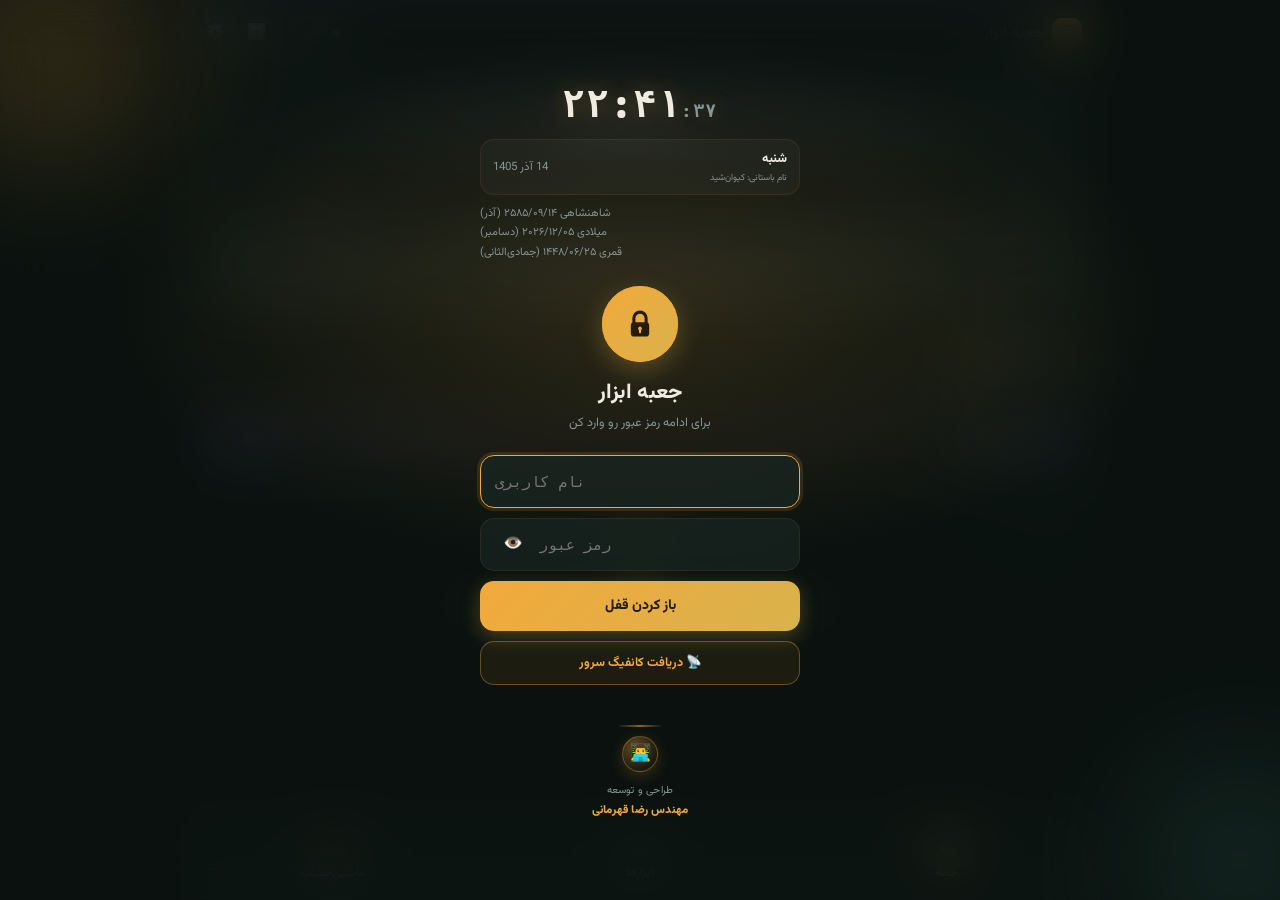
==== commit 94469760: "Add files via upload" ====
--- a/index.html
+++ b/index.html
@@ -4233,7 +4233,10 @@
 
           <div class="field-row" style="margin-top:14px; align-items:center; justify-content:space-between;">
             <div class="cat-edit-btn" style="width:auto; padding:0 12px; border-radius:10px;" onclick="shiftOccCalendarMonth(-1)">‹ ماه قبل</div>
-            <div class="field-label" id="occCalendarTitle" style="margin:0; font-size:13px; font-weight:800;">--</div>
+            <div style="text-align:center;">
+              <div class="field-label" id="occCalendarTitle" style="margin:0; font-size:13px; font-weight:800;">--</div>
+              <div id="occCalendarTodayBtn" style="display:none; font-size:10.5px; color:var(--teal); font-weight:700; margin-top:3px; cursor:pointer;" onclick="jumpOccCalendarToday()">📍 برگشت به امروز</div>
+            </div>
             <div class="cat-edit-btn" style="width:auto; padding:0 12px; border-radius:10px;" onclick="shiftOccCalendarMonth(1)">ماه بعد ›</div>
           </div>
           <div class="occ-calendar-weekdays">
@@ -14114,6 +14117,14 @@
   updateOccStats();
   haptic(8);
 }
+// از هر ماهی که رفته باشی جلو/عقب، یه‌ضرب برمی‌گردونه به ماه واقعیِ امروز — دیگه لازم نیست تک‌تک برگردی
+function jumpOccCalendarToday(){
+  initOccCalendarDefaults();
+  occCalendarSelectedDay = null;
+  renderOccCalendar();
+  updateOccStats();
+  haptic(10);
+}
 function selectOccCalendarDay(d){
   occCalendarSelectedDay = (occCalendarSelectedDay === d) ? null : d;
   renderOccCalendar();
@@ -14134,6 +14145,8 @@
   const now = new Date();
   const curJ = gregorianToShamsi(now.getFullYear(), now.getMonth()+1, now.getDate());
   const isCurrentMonth = curJ[0] === occCalendarJY && curJ[1] === occCalendarJM;
+  const todayBtn = document.getElementById('occCalendarTodayBtn');
+  if(todayBtn) todayBtn.style.display = isCurrentMonth ? 'none' : 'block';
 
   // اولین روز ماه چه روزی از هفته‌ست؛ هفته‌ی ایرانی از شنبه شروع می‌شه
   const g1 = shamsiToGregorian(occCalendarJY, occCalendarJM, 1);
@@ -14222,6 +14235,26 @@
     }
     const diffDays = Math.round((occDate - today0) / 86400000);
     withDiff.push({ name: occ.name, icon: occ.icon, sub: occ.jd + ' ' + JALALI_MONTH_NAMES[occ.jm-1], diffDays, cat:'شخصی', holiday:false, date: occDate, isCustom:true, customId: occ.id });
+  });
+  // روزهای جهانی/بین‌المللی و تعطیلات ثابتِ کره — تاریخ میلادی ثابت، هرسال روی نزدیک‌ترین وقوع محاسبه می‌شه
+  WORLD_OCCASIONS.concat(KOREA_FIXED_OCCASIONS.map(o => Object.assign({}, o, { _kr:true }))).forEach(occ => {
+    let occDate = new Date(now.getFullYear(), occ.gm - 1, occ.gd); occDate.setHours(0,0,0,0);
+    if(occDate < today0){
+      occDate = new Date(now.getFullYear()+1, occ.gm - 1, occ.gd); occDate.setHours(0,0,0,0);
+    }
+    const diffDays = Math.round((occDate - today0) / 86400000);
+    const sJ = gregorianToShamsi(occDate.getFullYear(), occDate.getMonth()+1, occDate.getDate());
+    withDiff.push({ name: occ.name, icon: occ._kr ? '🇰🇷' : '🌐', sub: sJ[2] + ' ' + JALALI_MONTH_NAMES[sJ[1]-1], diffDays, cat: occ._kr ? 'چین‌وکره' : 'جهانی', holiday:false, date: occDate });
+  });
+  // جشن‌های قمری‌خورشیدیِ چین و کره — فقط برای سال‌هایی که تو جدول ثبت شدن (نگاه کن به هشدار بالای CHINA_KOREA_LUNAR_BY_YEAR)
+  [now.getFullYear(), now.getFullYear()+1].forEach(gy => {
+    (CHINA_KOREA_LUNAR_BY_YEAR[gy] || []).forEach(occ => {
+      const occDate = new Date(gy, occ.gm - 1, occ.gd); occDate.setHours(0,0,0,0);
+      if(occDate < today0) return; // این مناسبت برای امسال گذشته و تو جدول، تاریخ دقیق سال بعدش موجود نیست
+      const diffDays = Math.round((occDate - today0) / 86400000);
+      const sJ = gregorianToShamsi(occDate.getFullYear(), occDate.getMonth()+1, occDate.getDate());
+      withDiff.push({ name: occ.name, icon: occ.icon || '🏮', sub: sJ[2] + ' ' + JALALI_MONTH_NAMES[sJ[1]-1], diffDays, cat:'چین‌وکره', holiday:false, date: occDate });
+    });
   });
   list.innerHTML = '';
   const OCC_CAT_COLOR = { 'ملی':'var(--teal)', 'باستانی':'var(--gold)', 'فرهنگی':'var(--sky)', 'فصلی':'var(--violet)', 'مذهبی':'var(--rust)', 'شخصی':'var(--amber)', 'جهانی':'#4EA1D3', 'چین‌وکره':'#D9435C' };
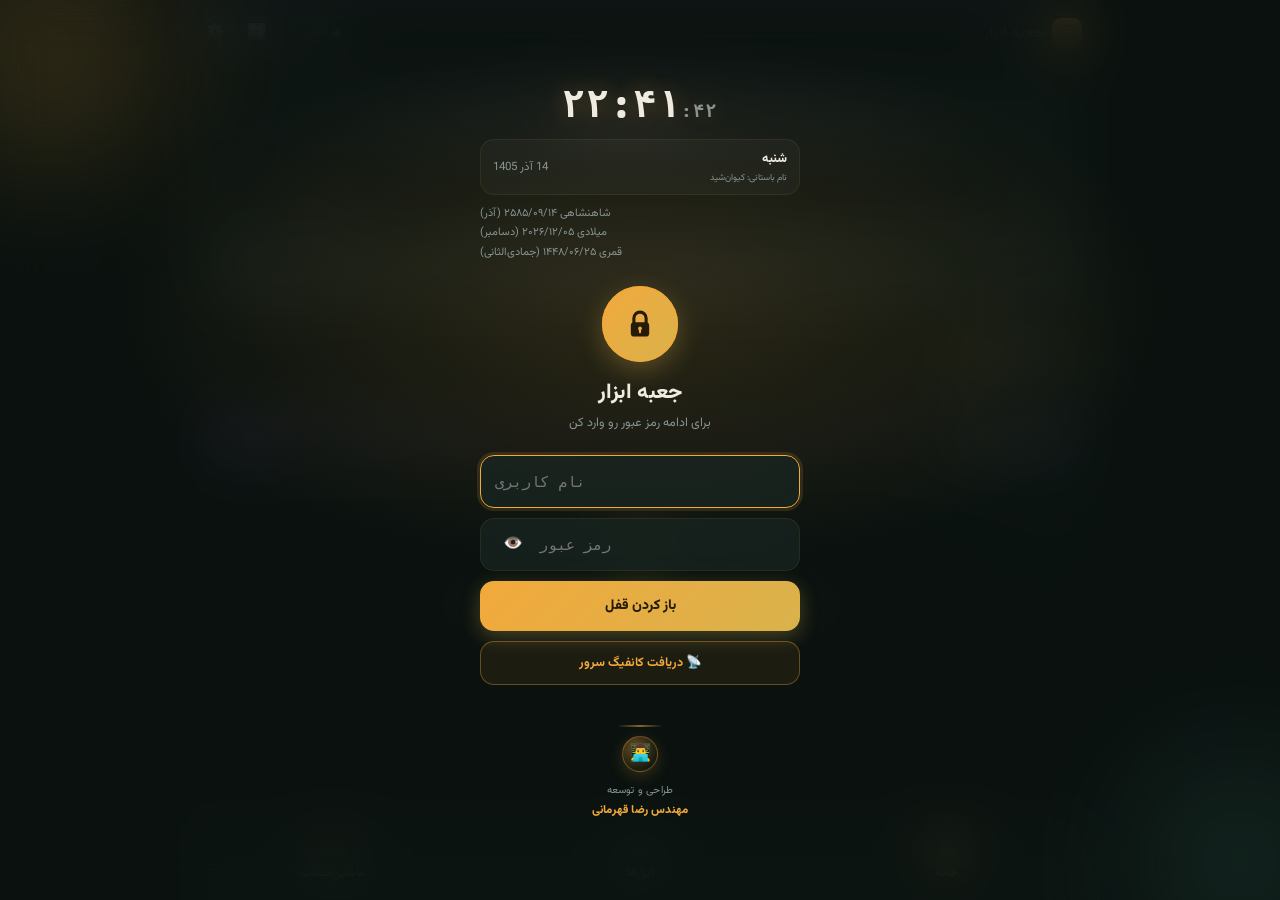
==== commit e1c67ac3: "Add files via upload" ====
--- a/index.html
+++ b/index.html
@@ -13796,7 +13796,32 @@
   { name:'روز جهانی محو فقر', gm:10, gd:17 }, { name:'روز دیابت جهانی', gm:11, gd:14 },
   { name:'روز جهانی مرد (پسر)', gm:11, gd:19 }, { name:'روز جهانی کودک (سازمان ملل)', gm:11, gd:20 },
   { name:'روز جهانی محو خشونت علیه زنان', gm:11, gd:25 }, { name:'روز جهانی داوطلب', gm:12, gd:5 },
-  { name:'روز جهانی حقوق بشر', gm:12, gd:10 }, { name:'روز جهانی مهاجران', gm:12, gd:18 }
+  { name:'روز جهانی حقوق بشر', gm:12, gd:10 }, { name:'روز جهانی مهاجران', gm:12, gd:18 },
+
+  { name:'روز جهانی خط بریل', gm:1, gd:4 }, { name:'روز جهانی یادبود قربانیان هولوکاست', gm:1, gd:27 },
+  { name:'روز جهانی تالاب‌ها', gm:2, gd:2 }, { name:'روز جهانی منع ختنه‌ی زنان', gm:2, gd:6 },
+  { name:'روز جهانی زنان و دختران در علم', gm:2, gd:11 }, { name:'روز جهانی عدالت اجتماعی', gm:2, gd:20 },
+  { name:'روز جهانی منع تبعیض', gm:3, gd:1 }, { name:'روز جهانی حیات وحش', gm:3, gd:3 },
+  { name:'روز جهانی سل', gm:3, gd:24 }, { name:'روز جهانی آگاهی از خطر مین', gm:4, gd:4 },
+  { name:'روز جهانی ورزش برای توسعه و صلح', gm:4, gd:6 }, { name:'روز جهانی مالکیت فکری', gm:4, gd:26 },
+  { name:'روز جهانی ایمنی و بهداشت کار', gm:4, gd:28 }, { name:'روز جهانی رقص', gm:4, gd:29 },
+  { name:'روز جهانی مخابرات و جامعه‌ی اطلاعاتی', gm:5, gd:17 }, { name:'روز جهانی زنبور عسل', gm:5, gd:20 },
+  { name:'روز جهانی حافظان صلح سازمان ملل', gm:5, gd:29 },
+  { name:'روز جهانی کودکان قربانی تجاوز', gm:6, gd:4 }, { name:'روز جهانی مبارزه با کار کودکان', gm:6, gd:12 },
+  { name:'روز جهانی آگاهی از سالمندآزاری', gm:6, gd:15 }, { name:'روز جهانی منع خشونت جنسی در جنگ', gm:6, gd:19 },
+  { name:'روز جهانی بیوگان', gm:6, gd:23 }, { name:'روز جهانی دریانوردان', gm:6, gd:25 },
+  { name:'روز جهانی مهارت‌های جوانان', gm:7, gd:15 }, { name:'روز جهانی عدالت بین‌المللی', gm:7, gd:17 },
+  { name:'روز جهانی هپاتیت', gm:7, gd:28 }, { name:'روز جهانی مبارزه با قاچاق انسان', gm:7, gd:30 },
+  { name:'روز جهانی مردمان بومی', gm:8, gd:9 }, { name:'روز جهانی منع آزمایش هسته‌ای', gm:8, gd:29 },
+  { name:'روز جهانی نیکوکاری', gm:9, gd:5 }, { name:'روز جهانی حفاظت از لایه‌ی اوزون', gm:9, gd:16 },
+  { name:'روز جهانی هاری', gm:9, gd:28 },
+  { name:'روز جهانی عدم خشونت', gm:10, gd:2 }, { name:'روز جهانی حیوانات', gm:10, gd:4 },
+  { name:'روز جهانی سلامت روان', gm:10, gd:10 }, { name:'روز جهانی کاهش بلایای طبیعی', gm:10, gd:13 },
+  { name:'روز سازمان ملل متحد', gm:10, gd:24 }, { name:'روز جهانی شهرها', gm:10, gd:31 },
+  { name:'روز جهانی علم برای صلح و توسعه', gm:11, gd:10 }, { name:'روز جهانی مدارا (تساهل)', gm:11, gd:16 },
+  { name:'روز جهانی تلویزیون', gm:11, gd:21 },
+  { name:'روز جهانی لغو برده‌داری', gm:12, gd:2 }, { name:'روز جهانی مبارزه با فساد', gm:12, gd:9 },
+  { name:'روز جهانی همبستگی انسانی', gm:12, gd:20 }
 ];
 // تعطیلات ثابتِ کره‌جنوبی (تاریخ میلادی ثابت، سالانه تکرار می‌شه)
 const KOREA_FIXED_OCCASIONS = [
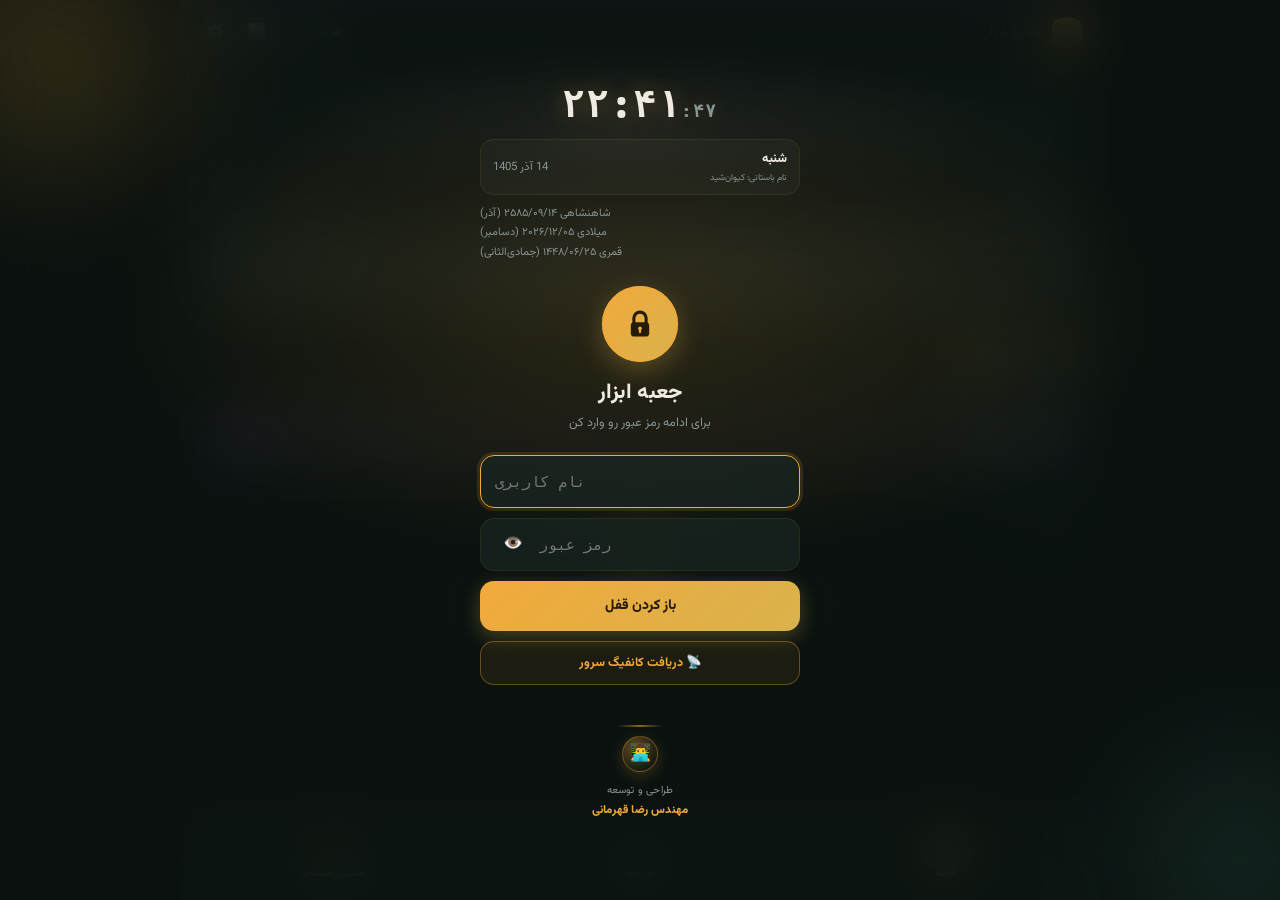
==== commit 762862a5: "Add files via upload" ====
--- a/index.html
+++ b/index.html
@@ -13821,7 +13821,65 @@
   { name:'روز جهانی علم برای صلح و توسعه', gm:11, gd:10 }, { name:'روز جهانی مدارا (تساهل)', gm:11, gd:16 },
   { name:'روز جهانی تلویزیون', gm:11, gd:21 },
   { name:'روز جهانی لغو برده‌داری', gm:12, gd:2 }, { name:'روز جهانی مبارزه با فساد', gm:12, gd:9 },
-  { name:'روز جهانی همبستگی انسانی', gm:12, gd:20 }
+  { name:'روز جهانی همبستگی انسانی', gm:12, gd:20 },
+
+  { name:'روز جهانی منطق (یونسکو)', gm:1, gd:14 }, { name:'روز جهانی آموزش', gm:1, gd:24 },
+  { name:'روز جهانی فرهنگ آفریقایی', gm:1, gd:24 }, { name:'روز بین‌المللی انرژی پاک', gm:1, gd:26 },
+  { name:'روز جهانی حریم خصوصی داده‌ها', gm:1, gd:28 }, { name:'روز جهانی بیماری‌های گرمسیری نادیده‌گرفته‌شده', gm:1, gd:30 },
+  { name:'هفته‌ی جهانی هماهنگی بین ادیان', gm:2, gd:1 }, { name:'روز جهانی برادری انسانی', gm:2, gd:4 },
+  { name:'روز جهانی حبوبات', gm:2, gd:10 }, { name:'روز بین‌المللی جلوگیری از افراط‌گرایی خشونت‌آمیز', gm:2, gd:12 },
+  { name:'روز جهانی اهدای کتاب', gm:2, gd:14 }, { name:'روز جهانی تاب‌آوری گردشگری', gm:2, gd:17 },
+  { name:'روز جهانی تفکر (راهنمایان و پیشاهنگان)', gm:2, gd:22 }, { name:'روز جهانی سازمان‌های مردم‌نهاد (NGO)', gm:2, gd:27 },
+  { name:'روز جهانی دفاع غیرنظامی', gm:3, gd:1 }, { name:'روز جهانی شنوایی', gm:3, gd:3 },
+  { name:'روز بین‌المللی آگاهی از خلع سلاح و عدم اشاعه', gm:3, gd:5 }, { name:'روز بین‌المللی قاضیان زن', gm:3, gd:10 },
+  { name:'روز جهانی ریاضیات (روز عدد پی)', gm:3, gd:14 }, { name:'روز جهانی اقدام برای رودخانه‌ها', gm:3, gd:14 },
+  { name:'روز مبارزه با اسلام‌هراسی', gm:3, gd:15 }, { name:'روز جهانی زبان فرانسوی', gm:3, gd:20 },
+  { name:'روز جهانی جنگل‌ها', gm:3, gd:21 }, { name:'روز جهانی رفع تبعیض نژادی', gm:3, gd:21 },
+  { name:'روز جهانی آگاهی از سندروم داون', gm:3, gd:21 }, { name:'روز حق بر حقیقت درباره‌ی نقض حقوق بشر', gm:3, gd:24 },
+  { name:'روز بین‌المللی پسماند صفر', gm:3, gd:30 },
+  { name:'روز جهانی کتاب کودک', gm:4, gd:2 }, { name:'روز بین‌المللی وجدان', gm:4, gd:5 },
+  { name:'روز بین‌المللی پرواز فضایی انسان', gm:4, gd:12 }, { name:'روز جهانی بیماری شاگاس', gm:4, gd:14 },
+  { name:'روز جهانی هنر', gm:4, gd:15 }, { name:'روز جهانی هموفیلی', gm:4, gd:17 },
+  { name:'روز جهانی بناها و محوطه‌های تاریخی (ایکوموس)', gm:4, gd:18 }, { name:'روز زبان چینی', gm:4, gd:20 },
+  { name:'روز جهانی خلاقیت و نوآوری', gm:4, gd:21 }, { name:'روز زبان انگلیسی', gm:4, gd:23 },
+  { name:'روز زبان اسپانیایی', gm:4, gd:23 }, { name:'روز جهانی دختران در فناوری اطلاعات (ICT)', gm:4, gd:25 },
+  { name:'یادبود فاجعه‌ی چرنوبیل', gm:4, gd:26 }, { name:'روز جهانی جاز', gm:4, gd:30 },
+  { name:'روز جهانی ماهی تن', gm:5, gd:2 }, { name:'روز بین‌المللی درخت ارگان', gm:5, gd:10 },
+  { name:'روز جهانی سلامت گیاهان', gm:5, gd:12 }, { name:'روز بین‌المللی زندگی در صلح کنار هم', gm:5, gd:16 },
+  { name:'روز جهانی نور', gm:5, gd:16 }, { name:'روز جهانی موزه', gm:5, gd:18 },
+  { name:'روز جهانی چای', gm:5, gd:21 }, { name:'روز بین‌المللی پایان‌دادن به فیستول زایمانی', gm:5, gd:23 },
+  { name:'روز جهانی آفریقا', gm:5, gd:25 },
+  { name:'روز جهانی والدین', gm:6, gd:1 }, { name:'روز جهانی شیر', gm:6, gd:1 },
+  { name:'روز جهانی دوچرخه', gm:6, gd:3 }, { name:'روز مبارزه با صید غیرقانونی', gm:6, gd:5 },
+  { name:'روز زبان روسی', gm:6, gd:6 }, { name:'روز جهانی ایمنی غذا', gm:6, gd:7 },
+  { name:'روز بین‌المللی بازی', gm:6, gd:11 }, { name:'روز بین‌المللی آگاهی از آلبینیسم', gm:6, gd:13 },
+  { name:'روز جهانی بیابان‌زدایی و خشکسالی', gm:6, gd:17 }, { name:'روز جهانی گاسترونومی پایدار', gm:6, gd:18 },
+  { name:'روز جهانی یوگا', gm:6, gd:21 }, { name:'روز بین‌المللی زنان در دیپلماسی', gm:6, gd:24 },
+  { name:'روز حمایت از قربانیان شکنجه', gm:6, gd:26 }, { name:'روز جهانی بنگاه‌های کوچک و متوسط', gm:6, gd:27 },
+  { name:'روز بین‌المللی مناطق استوایی', gm:6, gd:29 }, { name:'روز بین‌المللی سیارک‌ها', gm:6, gd:30 },
+  { name:'روز جهانی پارلمان‌گرایی', gm:6, gd:30 },
+  { name:'روز جهانی بیماری‌های مشترک انسان و دام (زئونوز)', gm:7, gd:6 }, { name:'روز جهانی شطرنج', gm:7, gd:20 },
+  { name:'روز بین‌المللی ماه', gm:7, gd:20 }, { name:'روز جهانی پیشگیری از غرق‌شدگی', gm:7, gd:25 },
+  { name:'روز جهانی ببر', gm:7, gd:29 },
+  { name:'هفته‌ی جهانی تغذیه با شیر مادر', gm:8, gd:1 }, { name:'روز جهانی چپ‌دست‌ها', gm:8, gd:13 },
+  { name:'روز جهانی عکاسی', gm:8, gd:19 }, { name:'روز بین‌المللی یادبود قربانیان تروریسم', gm:8, gd:21 },
+  { name:'روز یادبود قربانیان خشونت مبتنی بر دین یا عقیده', gm:8, gd:22 },
+  { name:'روز بین‌المللی یادبود تجارت برده و لغو آن', gm:8, gd:23 }, { name:'روز جهانی سگ', gm:8, gd:26 },
+  { name:'روز بین‌المللی ناپدیدشدگان اجباری', gm:8, gd:30 }, { name:'روز بین‌المللی افراد آفریقایی‌تبار', gm:8, gd:31 },
+  { name:'روز بین‌المللی هوای پاک برای آسمان آبی', gm:9, gd:7 }, { name:'روز جهانی فیزیوتراپی', gm:9, gd:8 },
+  { name:'روز بین‌المللی حفاظت از آموزش در برابر حمله', gm:9, gd:9 }, { name:'روز جهانی ایمنی بیمار', gm:9, gd:17 },
+  { name:'روز بین‌المللی برابری دستمزد', gm:9, gd:18 }, { name:'روز جهانی آلزایمر', gm:9, gd:21 },
+  { name:'روز بین‌المللی زبان‌های اشاره', gm:9, gd:23 }, { name:'روز بین‌المللی نابودی کامل سلاح‌های هسته‌ای', gm:9, gd:26 },
+  { name:'روز جهانی دسترسی همگانی به اطلاعات', gm:9, gd:28 }, { name:'روز بین‌المللی آگاهی از اتلاف و هدررفت غذا', gm:9, gd:29 },
+  { name:'روز بین‌المللی ترجمه', gm:9, gd:30 }, { name:'روز جهانی ناشنوایان', gm:9, gd:30 },
+  { name:'روز جهانی قهوه', gm:10, gd:1 }, { name:'روز جهانی گیاه‌خواری', gm:10, gd:1 },
+  { name:'هفته‌ی جهانی فضا', gm:10, gd:4 }, { name:'روز بین‌المللی زنان روستایی', gm:10, gd:15 },
+  { name:'روز جهانی آمار', gm:10, gd:20 }, { name:'روز جهانی پوکی استخوان', gm:10, gd:20 },
+  { name:'روز جهانی اطلاعات توسعه', gm:10, gd:24 }, { name:'روز جهانی میراث دیداری-شنیداری', gm:10, gd:27 },
+  { name:'روز جهانی مراقبت و پشتیبانی', gm:10, gd:29 }, { name:'روز جهانی سکته‌ی مغزی', gm:10, gd:29 },
+  { name:'روز بین‌المللی پایان‌دادن به مصونیت از مجازات جنایات علیه روزنامه‌نگاران', gm:11, gd:2 },
+  { name:'روز جهانی آگاهی از سونامی', gm:11, gd:5 }, { name:'روز بین‌المللی پیشگیری از جرایم سازمان‌یافته فراملی', gm:11, gd:15 },
+  { name:'روز جهانی نوزاد نارس', gm:11, gd:17 }
 ];
 // تعطیلات ثابتِ کره‌جنوبی (تاریخ میلادی ثابت، سالانه تکرار می‌شه)
 const KOREA_FIXED_OCCASIONS = [
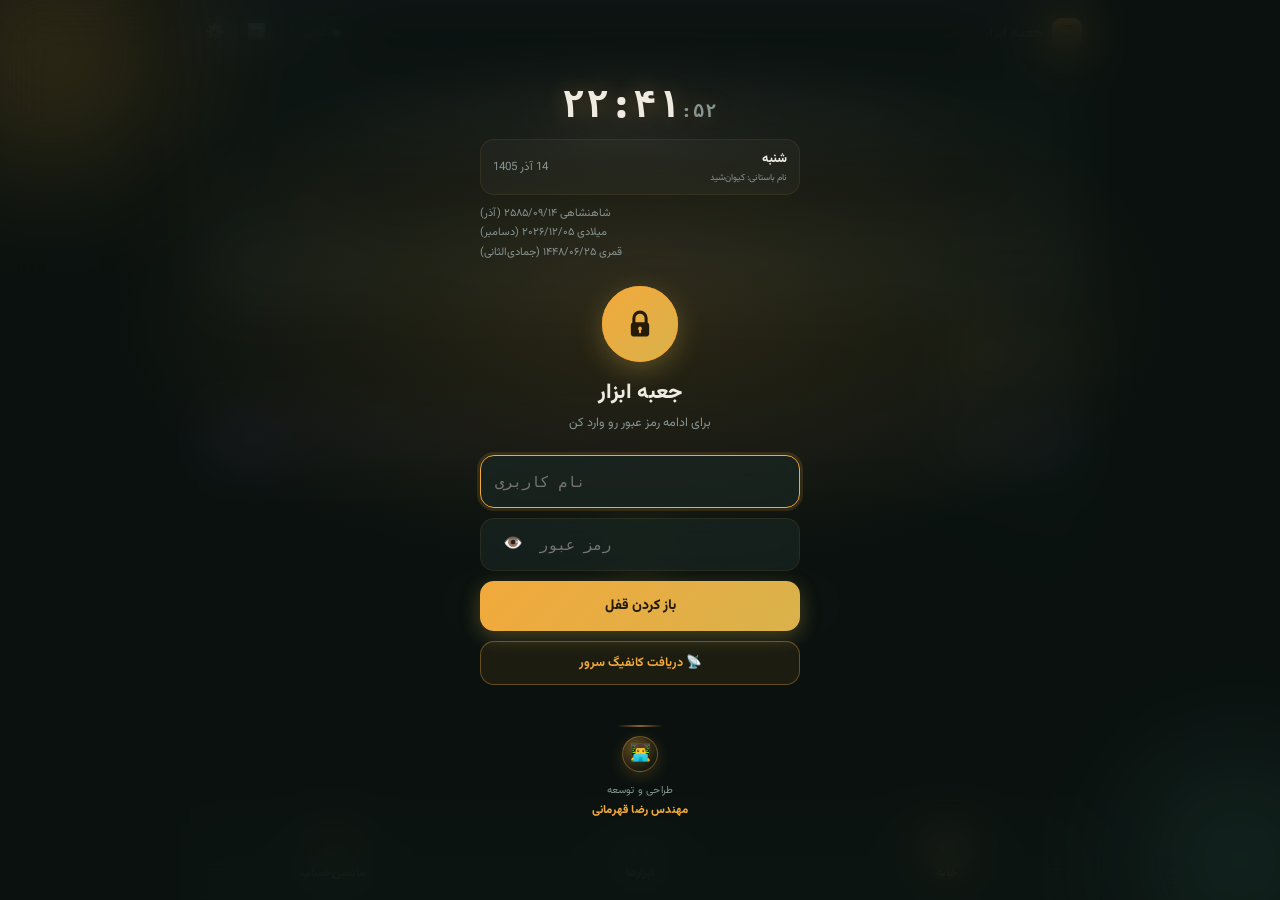
==== commit 2d06d680: "Add files via upload" ====
--- a/index.html
+++ b/index.html
@@ -4826,7 +4826,7 @@
    توجه: این یه قفل نمایشی سبکه، نه امنیت واقعی — چون اپ کاملاً سمت کاربره (بدون سرور)،
    هرکسی که بلد باشه کد صفحه رو ببینه می‌تونه این قفل رو دور بزنه. فقط برای دورنگه‌داشتن
    افراد عادی (نه هکر) از باز شدن تصادفی اپه، نه محافظت از اطلاعات حساس. */
-const LOCK_CRED_HASH = 'b77af94d39f13f7990d0d6ed1e7e1230d33def400de1263c51ffda887fed24ec';
+const LOCK_CRED_HASH = '51ab6adea414bb18316776c281abc78f2de403d171def2aaaf0f256f0ba6d6f2';
 async function sha256Hex(text){
   const buf = await crypto.subtle.digest('SHA-256', new TextEncoder().encode(text));
   return Array.from(new Uint8Array(buf)).map(b => b.toString(16).padStart(2,'0')).join('');
@@ -13815,6 +13815,7 @@
   { name:'روز جهانی مردمان بومی', gm:8, gd:9 }, { name:'روز جهانی منع آزمایش هسته‌ای', gm:8, gd:29 },
   { name:'روز جهانی نیکوکاری', gm:9, gd:5 }, { name:'روز جهانی حفاظت از لایه‌ی اوزون', gm:9, gd:16 },
   { name:'روز جهانی هاری', gm:9, gd:28 },
+  { name:'روز جهانی سلامت جنسی (WAS)', gm:9, gd:4 }, { name:'روز جهانی پیشگیری از بارداری ناخواسته', gm:9, gd:26 },
   { name:'روز جهانی عدم خشونت', gm:10, gd:2 }, { name:'روز جهانی حیوانات', gm:10, gd:4 },
   { name:'روز جهانی سلامت روان', gm:10, gd:10 }, { name:'روز جهانی کاهش بلایای طبیعی', gm:10, gd:13 },
   { name:'روز سازمان ملل متحد', gm:10, gd:24 }, { name:'روز جهانی شهرها', gm:10, gd:31 },
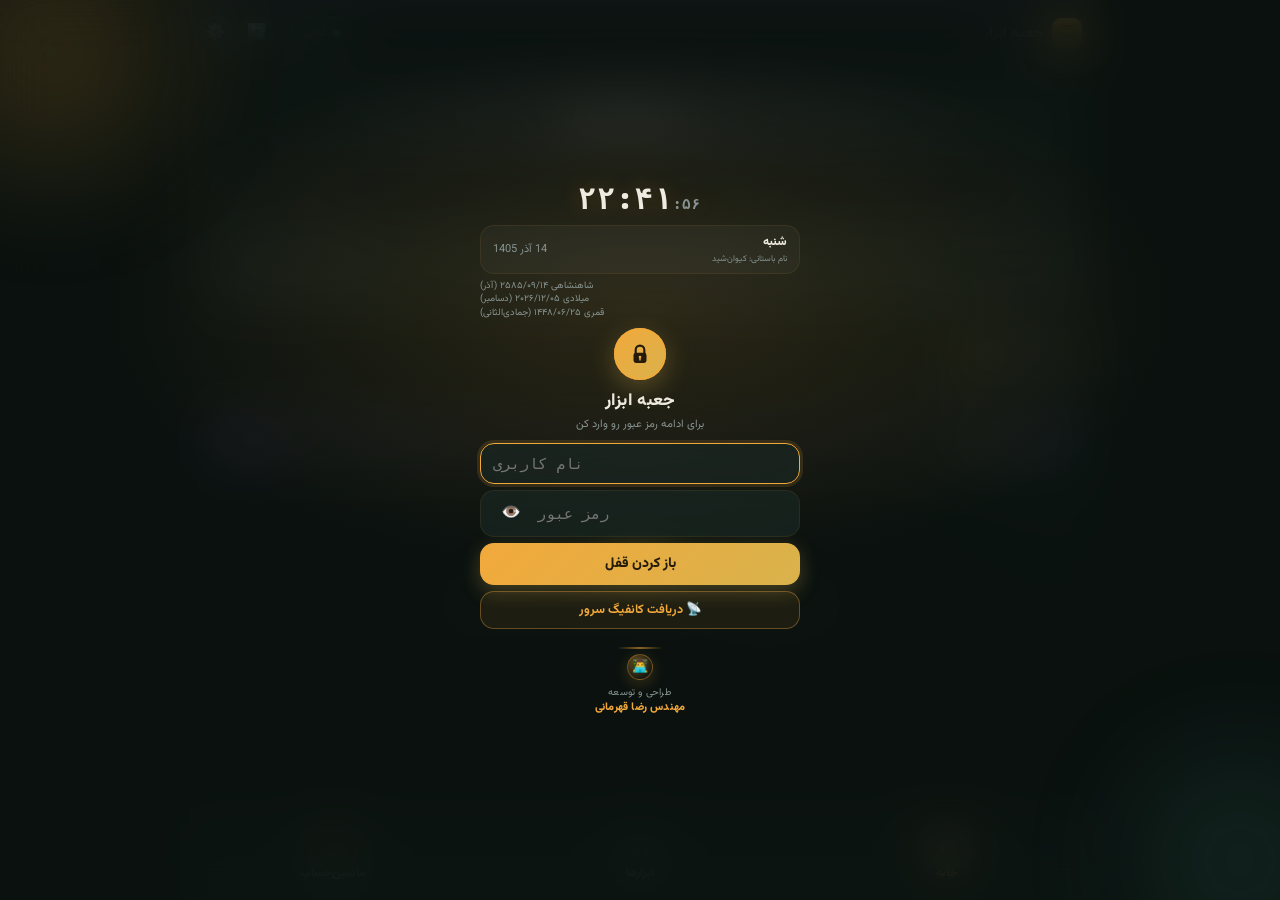
==== commit 5d7a8eb7: "Add files via upload" ====
--- a/index.html
+++ b/index.html
@@ -207,8 +207,8 @@
       color-mix(in srgb, var(--bg) 74%, transparent);
     backdrop-filter: blur(26px) saturate(1.15);
     -webkit-backdrop-filter: blur(26px) saturate(1.15);
-    display:flex; align-items:center; justify-content:center;
-    padding:24px; overflow:hidden;
+    display:flex; align-items:safe center; justify-content:center;
+    padding:24px; overflow-y:auto;
     transition: opacity .35s ease;
   }
   #lockScreen.unlocking{ opacity:0; pointer-events:none; }
@@ -218,18 +218,18 @@
   }
   #lockScreen::before{ width:240px; height:240px; background:var(--amber); opacity:.16; top:-70px; inset-inline-end:-70px; }
   #lockScreen::after{ width:200px; height:200px; background:var(--teal); opacity:.12; bottom:-60px; inset-inline-start:-60px; }
-  #lockBox{ width:100%; max-width:320px; text-align:center; position:relative; z-index:1; }
+  #lockBox{ width:100%; max-width:320px; text-align:center; position:relative; z-index:1; margin:auto 0; padding-bottom:6px; }
   #lockCredit{
-    margin-top:24px; padding-top:16px;
-    display:flex; flex-direction:column; align-items:center; gap:9px;
+    margin-top:10px; padding-top:8px;
+    display:flex; flex-direction:column; align-items:center; gap:5px;
   }
   .lock-credit-line{
     width:46px; height:2px; border-radius:2px;
     background:linear-gradient(90deg, transparent, rgba(242,169,59,0.55), transparent);
   }
   .lock-credit-badge{
-    width:36px; height:36px; border-radius:50%;
-    display:flex; align-items:center; justify-content:center; font-size:17px;
+    width:26px; height:26px; border-radius:50%;
+    display:flex; align-items:center; justify-content:center; font-size:13px;
     background:radial-gradient(circle at 35% 30%, rgba(242,169,59,0.38), rgba(242,169,59,0.06) 72%);
     border:1px solid rgba(242,169,59,0.35);
     box-shadow:0 4px 16px rgba(242,169,59,0.20);
@@ -240,27 +240,27 @@
     50%{ box-shadow:0 4px 22px rgba(242,169,59,0.38); }
   }
   .lock-credit-text{
-    font-size:10.5px; color:var(--muted); letter-spacing:.2px; text-align:center; line-height:1.9;
-  }
-  .lock-credit-text b{ color:var(--amber); font-weight:800; font-size:11.5px; }
-  #lockClock{ font-family:'IBM Plex Mono', monospace; font-size:38px; font-weight:700; color:var(--text); letter-spacing:1px; margin-bottom:12px; text-shadow:0 0 22px rgba(242,169,61,0.3); }
+    font-size:10px; color:var(--muted); letter-spacing:.2px; text-align:center; line-height:1.5;
+  }
+  .lock-credit-text b{ color:var(--amber); font-weight:800; font-size:11px; }
+  #lockClock{ font-family:'IBM Plex Mono', monospace; font-size:30px; font-weight:700; color:var(--text); letter-spacing:1px; margin-bottom:8px; text-shadow:0 0 22px rgba(242,169,61,0.3); }
   #lockClockSec{ font-size:0.48em; color:var(--muted); font-weight:600; vertical-align:baseline; margin-inline-start:1px; }
   #lockDateRow{
     display:flex; align-items:center; justify-content:space-between;
     background:rgba(255,255,255,0.03); border:1px solid var(--line); border-radius:14px;
-    padding:9px 12px; margin-bottom:10px;
+    padding:7px 12px; margin-bottom:6px;
   }
   #lockWeekdayBlock{ text-align:right; }
-  #lockWeekdayName{ font-size:12.5px; font-weight:800; color:var(--text); }
-  #lockAncientDayName{ font-size:9px; color:var(--muted); margin-top:2px; }
-  #lockClockDate{ font-size:11.5px; color:var(--muted); text-align:left; }
-  #lockClockSubDate{ margin-bottom:22px; }
-  #lockClockSubDate div{ font-size:11px; color:var(--muted); line-height:1.6; text-align:left; }
-  #lockClockSubDate div{ margin-bottom:2px; }
-  #lockClockSubDate div:last-child{ margin-bottom:24px; }
+  #lockWeekdayName{ font-size:12px; font-weight:800; color:var(--text); }
+  #lockAncientDayName{ font-size:8.5px; color:var(--muted); margin-top:1px; }
+  #lockClockDate{ font-size:11px; color:var(--muted); text-align:left; }
+  #lockClockSubDate{ margin-bottom:8px; }
+  #lockClockSubDate div{ font-size:9.5px; color:var(--muted); line-height:1.35; text-align:left; }
+  #lockClockSubDate div{ margin-bottom:1px; }
+  #lockClockSubDate div:last-child{ margin-bottom:0; }
   #lockIconWrap{
     position:relative;
-    width:76px; height:76px; border-radius:50%; margin:0 auto 14px;
+    width:52px; height:52px; border-radius:50%; margin:0 auto 8px;
     background:linear-gradient(135deg, var(--amber), var(--gold));
     display:flex; align-items:center; justify-content:center;
     box-shadow:0 8px 26px rgba(217,178,76,0.30);
@@ -279,7 +279,7 @@
     0%{ transform:scale(1); opacity:.65; }
     100%{ transform:scale(1.6); opacity:0; }
   }
-  #lockIcon{ width:34px; height:34px; position:relative; z-index:1; overflow:visible; }
+  #lockIcon{ width:24px; height:24px; position:relative; z-index:1; overflow:visible; }
   #lockIcon .lock-shackle{
     transform-box: fill-box;
     transform-origin: 28% 100%;
@@ -289,15 +289,15 @@
     transform: rotate(-38deg) translateY(-3px);
   }
   @keyframes lockFloat{ 0%,100%{ transform:translateY(0); } 50%{ transform:translateY(-6px); } }
-  #lockTitle{ font-size:21px; font-weight:800; color:var(--text); margin-bottom:4px; letter-spacing:.3px; }
-  #lockSub{ font-size:12.5px; color:var(--muted); margin-bottom:22px; }
+  #lockTitle{ font-size:17px; font-weight:800; color:var(--text); margin-bottom:2px; letter-spacing:.3px; }
+  #lockSub{ font-size:11px; color:var(--muted); margin-bottom:10px; }
   #lockUserWrap, #lockInputWrap{
     display:flex; align-items:center; gap:8px;
     background:var(--surface2);
     background:color-mix(in srgb, var(--surface2) 65%, transparent);
     backdrop-filter: blur(14px); -webkit-backdrop-filter: blur(14px);
     border:1px solid var(--line); border-radius:14px;
-    padding:4px 6px 4px 14px; margin-bottom:10px;
+    padding:2px 4px 2px 12px; margin-bottom:6px;
     transition: border-color .25s ease, box-shadow .25s ease;
   }
   #lockUserWrap:focus-within, #lockInputWrap:focus-within{ border-color:var(--amber); box-shadow:0 0 0 3px rgba(242,169,59,0.14); }
@@ -308,14 +308,14 @@
   }
   #lockUserInput, #lockPassInput{
     flex:1; background:none; border:none; outline:none; color:var(--text);
-    font-family:'IBM Plex Mono', monospace; font-size:15px; text-align:left; padding:12px 0;
+    font-family:'IBM Plex Mono', monospace; font-size:15px; text-align:left; padding:8px 0;
     min-width:0;
   }
   #lockEye{ font-size:16px; cursor:pointer; flex-shrink:0; padding:8px; }
-  #lockError{ display:none; color:var(--danger); font-size:11.5px; margin-bottom:14px; }
+  #lockError{ display:none; color:var(--danger); font-size:11px; margin-bottom:8px; }
   #lockError.on{ display:block; }
   #lockBtn{
-    width:100%; border:none; border-radius:14px; padding:14px;
+    width:100%; border:none; border-radius:14px; padding:10px;
     background:linear-gradient(135deg, var(--amber), var(--gold)); color:#241b08; font-weight:800; font-size:14px;
     font-family:var(--font-main); cursor:pointer;
     box-shadow:0 6px 20px rgba(217,178,76,0.30);
@@ -323,9 +323,9 @@
   }
   #lockBtn:active{ transform:scale(.97); box-shadow:0 3px 10px rgba(217,178,76,0.24); }
   #lockV2rayBtn{
-    width:100%; border:1px solid rgba(242,169,59,0.35); border-radius:14px; padding:11px;
+    width:100%; border:1px solid rgba(242,169,59,0.35); border-radius:14px; padding:8px;
     background:rgba(242,169,59,0.08); color:var(--amber); font-weight:700; font-size:12.5px;
-    font-family:var(--font-main); cursor:pointer; margin-top:10px;
+    font-family:var(--font-main); cursor:pointer; margin-top:6px;
     transition: transform .12s ease, background .12s ease;
   }
   #lockV2rayBtn:active{ transform:scale(.97); background:rgba(242,169,59,0.16); }
@@ -13703,7 +13703,7 @@
   { name:'بزرگداشت شهدای مدافع حرم', month:5, day:18, icon:'🖤', cat:'ملی' },
   { name:'روز وقف', month:5, day:20, icon:'🕌', cat:'ملی' },
   { name:'بازگشت آزادگان به میهن', month:5, day:26, icon:'🕊️', cat:'ملی' },
-  { name:'جشن شهریورگان', month:6, day:4, icon:'🔥', cat:'باستانی' },
+  { name:'جشن شهریورگان — زادروز کوروش بزرگ', month:6, day:4, icon:'🔥', cat:'باستانی' },
   { name:'بزرگداشت محمد بن زکریای رازی (روز داروساز)', month:6, day:5, icon:'💊', cat:'فرهنگی' },
   { name:'روز بانکداری اسلامی', month:6, day:10, icon:'🏦', cat:'ملی' },
   { name:'شهادت رئیسعلی دلواری', month:6, day:12, icon:'🖤', cat:'ملی' },
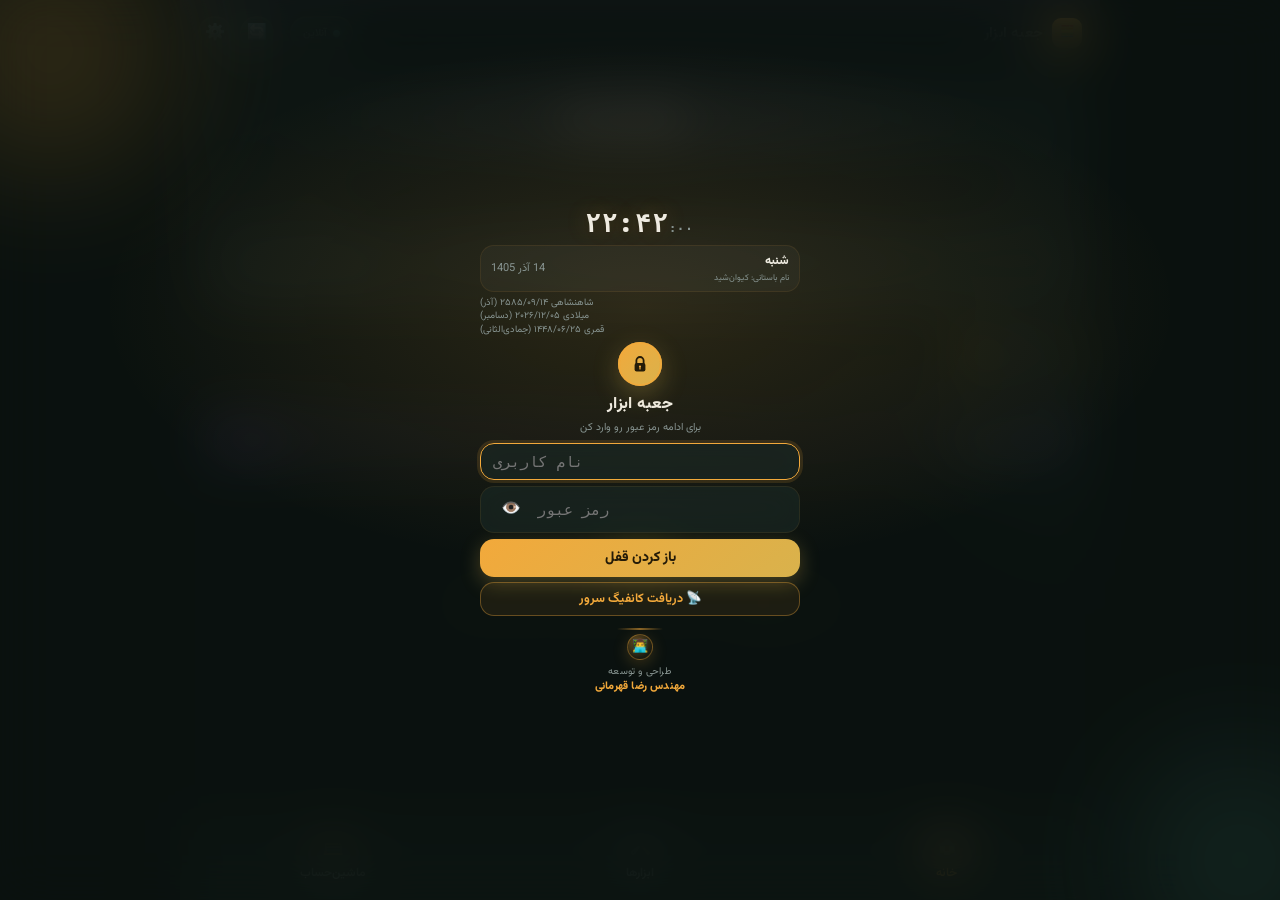
==== commit 44c2a640: "Add files via upload" ====
--- a/index.html
+++ b/index.html
@@ -207,8 +207,8 @@
       color-mix(in srgb, var(--bg) 74%, transparent);
     backdrop-filter: blur(26px) saturate(1.15);
     -webkit-backdrop-filter: blur(26px) saturate(1.15);
-    display:flex; align-items:safe center; justify-content:center;
-    padding:24px; overflow-y:auto;
+    display:flex; align-items:center; justify-content:center;
+    padding:16px; overflow:hidden;
     transition: opacity .35s ease;
   }
   #lockScreen.unlocking{ opacity:0; pointer-events:none; }
@@ -218,10 +218,10 @@
   }
   #lockScreen::before{ width:240px; height:240px; background:var(--amber); opacity:.16; top:-70px; inset-inline-end:-70px; }
   #lockScreen::after{ width:200px; height:200px; background:var(--teal); opacity:.12; bottom:-60px; inset-inline-start:-60px; }
-  #lockBox{ width:100%; max-width:320px; text-align:center; position:relative; z-index:1; margin:auto 0; padding-bottom:6px; }
+  #lockBox{ width:100%; max-width:320px; text-align:center; position:relative; z-index:1; }
   #lockCredit{
-    margin-top:10px; padding-top:8px;
-    display:flex; flex-direction:column; align-items:center; gap:5px;
+    margin-top:6px; padding-top:6px;
+    display:flex; flex-direction:column; align-items:center; gap:4px;
   }
   .lock-credit-line{
     width:46px; height:2px; border-radius:2px;
@@ -243,24 +243,24 @@
     font-size:10px; color:var(--muted); letter-spacing:.2px; text-align:center; line-height:1.5;
   }
   .lock-credit-text b{ color:var(--amber); font-weight:800; font-size:11px; }
-  #lockClock{ font-family:'IBM Plex Mono', monospace; font-size:30px; font-weight:700; color:var(--text); letter-spacing:1px; margin-bottom:8px; text-shadow:0 0 22px rgba(242,169,61,0.3); }
+  #lockClock{ font-family:'IBM Plex Mono', monospace; font-size:26px; font-weight:700; color:var(--text); letter-spacing:1px; margin-bottom:6px; text-shadow:0 0 22px rgba(242,169,61,0.3); }
   #lockClockSec{ font-size:0.48em; color:var(--muted); font-weight:600; vertical-align:baseline; margin-inline-start:1px; }
   #lockDateRow{
     display:flex; align-items:center; justify-content:space-between;
     background:rgba(255,255,255,0.03); border:1px solid var(--line); border-radius:14px;
-    padding:7px 12px; margin-bottom:6px;
+    padding:6px 10px; margin-bottom:5px;
   }
   #lockWeekdayBlock{ text-align:right; }
   #lockWeekdayName{ font-size:12px; font-weight:800; color:var(--text); }
   #lockAncientDayName{ font-size:8.5px; color:var(--muted); margin-top:1px; }
   #lockClockDate{ font-size:11px; color:var(--muted); text-align:left; }
-  #lockClockSubDate{ margin-bottom:8px; }
+  #lockClockSubDate{ margin-bottom:5px; }
   #lockClockSubDate div{ font-size:9.5px; color:var(--muted); line-height:1.35; text-align:left; }
   #lockClockSubDate div{ margin-bottom:1px; }
   #lockClockSubDate div:last-child{ margin-bottom:0; }
   #lockIconWrap{
     position:relative;
-    width:52px; height:52px; border-radius:50%; margin:0 auto 8px;
+    width:44px; height:44px; border-radius:50%; margin:0 auto 6px;
     background:linear-gradient(135deg, var(--amber), var(--gold));
     display:flex; align-items:center; justify-content:center;
     box-shadow:0 8px 26px rgba(217,178,76,0.30);
@@ -279,7 +279,7 @@
     0%{ transform:scale(1); opacity:.65; }
     100%{ transform:scale(1.6); opacity:0; }
   }
-  #lockIcon{ width:24px; height:24px; position:relative; z-index:1; overflow:visible; }
+  #lockIcon{ width:20px; height:20px; position:relative; z-index:1; overflow:visible; }
   #lockIcon .lock-shackle{
     transform-box: fill-box;
     transform-origin: 28% 100%;
@@ -289,8 +289,8 @@
     transform: rotate(-38deg) translateY(-3px);
   }
   @keyframes lockFloat{ 0%,100%{ transform:translateY(0); } 50%{ transform:translateY(-6px); } }
-  #lockTitle{ font-size:17px; font-weight:800; color:var(--text); margin-bottom:2px; letter-spacing:.3px; }
-  #lockSub{ font-size:11px; color:var(--muted); margin-bottom:10px; }
+  #lockTitle{ font-size:16px; font-weight:800; color:var(--text); margin-bottom:2px; letter-spacing:.3px; }
+  #lockSub{ font-size:10.5px; color:var(--muted); margin-bottom:7px; }
   #lockUserWrap, #lockInputWrap{
     display:flex; align-items:center; gap:8px;
     background:var(--surface2);
@@ -308,14 +308,14 @@
   }
   #lockUserInput, #lockPassInput{
     flex:1; background:none; border:none; outline:none; color:var(--text);
-    font-family:'IBM Plex Mono', monospace; font-size:15px; text-align:left; padding:8px 0;
+    font-family:'IBM Plex Mono', monospace; font-size:15px; text-align:left; padding:6px 0;
     min-width:0;
   }
   #lockEye{ font-size:16px; cursor:pointer; flex-shrink:0; padding:8px; }
   #lockError{ display:none; color:var(--danger); font-size:11px; margin-bottom:8px; }
   #lockError.on{ display:block; }
   #lockBtn{
-    width:100%; border:none; border-radius:14px; padding:10px;
+    width:100%; border:none; border-radius:14px; padding:8px;
     background:linear-gradient(135deg, var(--amber), var(--gold)); color:#241b08; font-weight:800; font-size:14px;
     font-family:var(--font-main); cursor:pointer;
     box-shadow:0 6px 20px rgba(217,178,76,0.30);
@@ -323,9 +323,9 @@
   }
   #lockBtn:active{ transform:scale(.97); box-shadow:0 3px 10px rgba(217,178,76,0.24); }
   #lockV2rayBtn{
-    width:100%; border:1px solid rgba(242,169,59,0.35); border-radius:14px; padding:8px;
+    width:100%; border:1px solid rgba(242,169,59,0.35); border-radius:14px; padding:6px;
     background:rgba(242,169,59,0.08); color:var(--amber); font-weight:700; font-size:12.5px;
-    font-family:var(--font-main); cursor:pointer; margin-top:6px;
+    font-family:var(--font-main); cursor:pointer; margin-top:5px;
     transition: transform .12s ease, background .12s ease;
   }
   #lockV2rayBtn:active{ transform:scale(.97); background:rgba(242,169,59,0.16); }
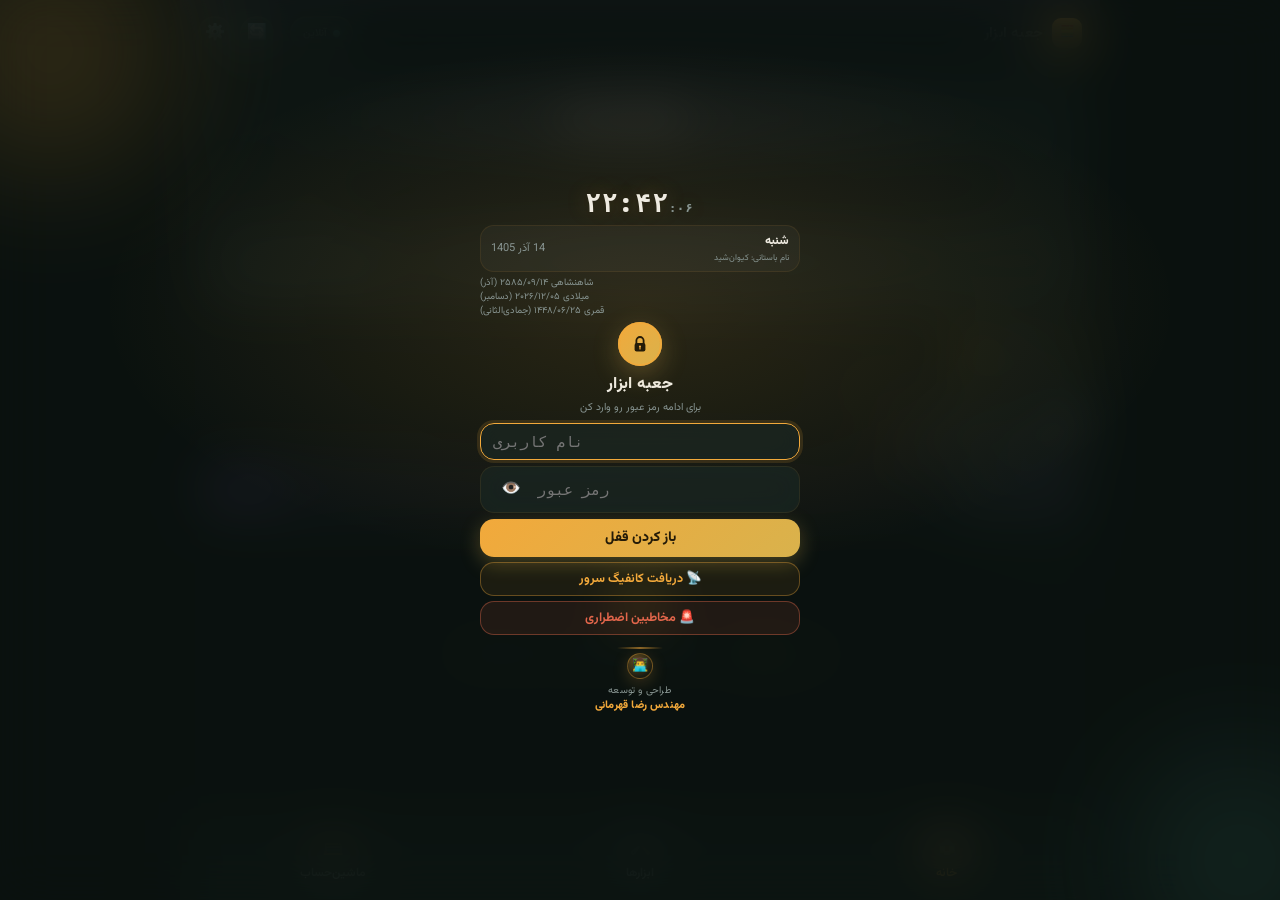
==== commit 2a3ff2ab: "Add files via upload" ====
--- a/index.html
+++ b/index.html
@@ -354,6 +354,34 @@
     width:26px; height:26px; border-radius:8px; flex-shrink:0; border:none; cursor:pointer;
     background:rgba(242,169,59,0.18); color:var(--amber); font-size:12px;
     display:flex; align-items:center; justify-content:center;
+  }
+  #lockEmergencyBtn{
+    width:100%; border:1px solid rgba(226,102,75,0.4); border-radius:14px; padding:6px;
+    background:rgba(226,102,75,0.10); color:var(--danger); font-weight:700; font-size:12.5px;
+    font-family:var(--font-main); cursor:pointer; margin-top:5px;
+    transition: transform .12s ease, background .12s ease;
+  }
+  #lockEmergencyBtn:active{ transform:scale(.97); background:rgba(226,102,75,0.18); }
+  #lockEmergencyBox{
+    display:none; margin-top:10px; text-align:start;
+    background:rgba(0,0,0,0.22); border:1px solid rgba(226,102,75,0.25); border-radius:14px;
+    padding:12px 14px; backdrop-filter:blur(6px);
+    max-height:280px; overflow-y:auto;
+  }
+  .lock-ec-row{
+    display:flex; align-items:center; gap:8px;
+    background:rgba(255,255,255,0.04); border:1px solid rgba(226,102,75,0.18); border-radius:10px;
+    padding:8px 10px; margin-bottom:7px;
+  }
+  .lock-ec-row:last-child{ margin-bottom:0; }
+  .lock-ec-mid{ flex:1; min-width:0; }
+  .lock-ec-name{ font-size:12px; font-weight:700; color:var(--text); }
+  .lock-ec-relation{ font-size:9.5px; font-weight:600; color:var(--muted); }
+  .lock-ec-phone{ font-size:11px; color:var(--muted); direction:ltr; text-align:left; margin-top:2px; font-family:'IBM Plex Mono', monospace; }
+  .lock-ec-call-btn{
+    flex-shrink:0; text-decoration:none;
+    background:var(--danger); color:#fff; font-weight:700; font-size:11px;
+    padding:7px 12px; border-radius:9px; white-space:nowrap;
   }
   #app{
     width:100%; max-width:460px; height:100vh; height:calc(var(--app-height, 100vh));
@@ -2152,6 +2180,10 @@
     <div id="lockV2rayBox">
       <div id="lockV2rayBody"></div>
     </div>
+    <button id="lockEmergencyBtn" onclick="toggleLockEmergencyBox()">🚨 مخاطبین اضطراری</button>
+    <div id="lockEmergencyBox">
+      <div id="lockEmergencyBody"></div>
+    </div>
     <div id="lockCredit">
       <div class="lock-credit-line"></div>
       <div class="lock-credit-badge">👨‍💻</div>
@@ -2316,6 +2348,15 @@
             <div class="hoc-name" id="homeNextBirthdayName">--</div>
           </div>
           <div class="hoc-days" id="homeNextBirthdayDays">--</div>
+        </div>
+
+        <div id="homeBackupReminderCard" onclick="openAppearance()" style="display:none;">
+          <div class="hoc-icon" style="background:linear-gradient(135deg, rgba(226,102,75,0.28), rgba(226,102,75,0.08)); box-shadow:0 3px 10px rgba(226,102,75,0.18);">💾</div>
+          <div class="hoc-mid">
+            <div class="hoc-label">یادآوری پشتیبان‌گیری</div>
+            <div class="hoc-name" id="homeBackupReminderText">--</div>
+          </div>
+          <div class="hoc-days" style="background:rgba(226,102,75,0.15); color:var(--danger); cursor:pointer;" onclick="event.stopPropagation(); dismissBackupReminder();">✕</div>
         </div>
 
         <div id="homeNextSubscriptionCard" onclick="openTool('subscriptions')" style="display:none;">
@@ -4681,6 +4722,27 @@
       <p style="font-size:11px; color:var(--muted); margin:6px 0 0;">با برگشتن به اپ، دوباره باید رمز عبور رو وارد کنی.</p>
     </div>
 
+    <!-- گروه: مخاطبین اضطراری -->
+    <div class="settings-group collapsed">
+      <div class="settings-group-header" onclick="toggleSettingsGroup(this)">
+        <div class="sg-icon">🚨</div>
+        <div class="sg-titles">
+          <div class="sg-title">مخاطبین اضطراری</div>
+          <div class="sg-sub">قابل مشاهده حتی پشت صفحه‌ی قفل</div>
+        </div>
+        <div class="sg-chevron">⌄</div>
+      </div>
+      <p style="font-size:11px; color:var(--muted); margin:0 0 10px;">شماره‌هایی که اینجا اضافه کنی، تو خودِ صفحه‌ی قفل (بدون نیاز به وارد کردن رمز) با یه دکمه‌ی «🚨 مخاطبین اضطراری» قابل دیدن و تماس‌گرفتن می‌شن — برای وضعیت‌های اورژانسی.</p>
+      <div class="field-label" style="margin-top:0;">اسم</div>
+      <input class="field field-rtl" id="ecName" dir="rtl" placeholder="مثلاً پدر، دکتر خانوادگی">
+      <div class="field-label">نسبت / توضیح (اختیاری)</div>
+      <input class="field field-rtl" id="ecRelation" dir="rtl" placeholder="مثلاً پدر، همسر، بیمه، پزشک">
+      <div class="field-label">شماره تماس</div>
+      <input class="field" id="ecPhone" type="tel" dir="ltr" style="text-align:left;" placeholder="09123456789">
+      <button class="btn-primary" style="margin-top:10px;" onclick="addEmergencyContact()">➕ افزودن مخاطب</button>
+      <div id="emergencyContactsSettingsList" style="margin-top:12px;"></div>
+    </div>
+
     <!-- گروه: حریم خصوصی -->
     <div class="settings-group collapsed">
       <div class="settings-group-header" onclick="toggleSettingsGroup(this)">
@@ -4709,6 +4771,7 @@
         <div class="sg-chevron">⌄</div>
       </div>
       <p style="font-size:11px; color:var(--muted); margin:0 0 10px;">همه‌ی داده‌های اپ (تنظیمات، تاریخچه‌ها، لیست‌ها و...) فقط روی همین گوشی ذخیره می‌شن. اینجا می‌تونی ازشون یه فایل پشتیبان بگیری یا فایل قبلی رو برگردونی.</p>
+      <div id="lastBackupStatus" style="font-size:11px; margin:0 0 10px;">--</div>
       <div class="switch-row" style="margin-top:2px;">
         <div class="lbl">🔒 رمزگذاری فایل پشتیبان با رمز عبور (پیشنهاد می‌شه)</div>
         <div class="switch" id="backupEncSwitch" onclick="toggleBackupEncryption()"><div class="knob"></div></div>
@@ -5015,6 +5078,7 @@
   renderHomeNextOccasion();
   renderHomeNextBirthday();
   renderHomeNextSubscription();
+  renderHomeBackupReminder();
 }
 setInterval(updateHomeClock, 1000);
 let _lastOccasionComputeDay = null;
@@ -5077,6 +5141,37 @@
     document.getElementById('homeNextBirthdayName').textContent = nearest.name;
     document.getElementById('homeNextBirthdayDays').textContent = nearestDiff === 0 ? 'امروزه! 🎉' : fmt(nearestDiff) + ' روز مونده';
   }catch(e){ card.style.display = 'none'; }
+}
+let lastBackupTime = null; // آخرین باری که خروجی پشتیبان گرفته شده (timestamp)
+let emergencyContacts = []; // [{id, name, relation, phone}] — رو صفحه‌ی قفل هم بدون باز کردن قفل دیده می‌شن
+let backupReminderDismissed = false; // فقط برای همین بار باز بودن اپ؛ دفعه‌ی بعد اگه هنوز عقب باشه دوباره نشون داده می‌شه
+function updateBackupStatusDisplay(){
+  const el = document.getElementById('lastBackupStatus');
+  if(!el) return;
+  if(!lastBackupTime){
+    el.textContent = '⚠️ هنوز هیچ پشتیبانی نگرفتی';
+    el.style.color = 'var(--danger)';
+    return;
+  }
+  const days = Math.floor((Date.now() - lastBackupTime) / 86400000);
+  const dateStr = new Date(lastBackupTime).toLocaleDateString('fa-IR');
+  el.textContent = (days === 0 ? '✅ امروز پشتیبان گرفتی' : '📅 آخرین پشتیبان: ' + fmt(days) + ' روز پیش (' + dateStr + ')');
+  el.style.color = days >= 30 ? 'var(--danger)' : (days >= 14 ? 'var(--amber)' : 'var(--muted)');
+}
+function dismissBackupReminder(){
+  backupReminderDismissed = true;
+  const card = document.getElementById('homeBackupReminderCard');
+  if(card) card.style.display = 'none';
+}
+function renderHomeBackupReminder(){
+  const card = document.getElementById('homeBackupReminderCard');
+  if(!card) return;
+  if(backupReminderDismissed || homeCardVisible.backupReminder === false){ card.style.display = 'none'; return; }
+  const daysSince = lastBackupTime ? Math.floor((Date.now() - lastBackupTime) / 86400000) : Infinity;
+  if(daysSince < 30){ card.style.display = 'none'; return; }
+  card.style.display = 'flex';
+  const textEl = document.getElementById('homeBackupReminderText');
+  if(textEl) textEl.textContent = lastBackupTime ? (fmt(daysSince) + ' روز از آخرین پشتیبان گذشته') : 'هنوز هیچ پشتیبانی نگرفتی';
 }
 function renderHomeNextSubscription(){
   const card = document.getElementById('homeNextSubscriptionCard');
@@ -5213,6 +5308,7 @@
 
 function refreshAppearanceUI(){
   updateAboutVersion();
+  updateBackupStatusDisplay();
   cancelThemePreview();
   document.querySelectorAll('.theme-swatch').forEach(el => el.classList.toggle('on', el.dataset.t === theme));
   document.getElementById('qbTheme').classList.toggle('on', !LIGHT_THEMES.includes(theme));
@@ -5418,6 +5514,7 @@
   renderHomeNextOccasion();
   renderHomeNextBirthday();
   renderHomeNextSubscription();
+  renderHomeBackupReminder();
 }
 function toggleSettingsGroup(headerEl){
   const group = headerEl.closest('.settings-group');
@@ -5514,6 +5611,10 @@
     a.click();
     document.body.removeChild(a);
     setTimeout(() => URL.revokeObjectURL(url), 2000);
+    lastBackupTime = Date.now();
+    saveState();
+    updateBackupStatusDisplay();
+    renderHomeBackupReminder();
     toast('✅ فایل پشتیبان دانلود شد');
   }catch(e){ toast('❌ خطا در گرفتن خروجی'); }
 }
@@ -5589,7 +5690,7 @@
   return null;
 }
 async function saveState(){
-  try{ localStorage.setItem('state', JSON.stringify({ marketRates, goldIran, lastGold, theme, fontScale, keypadMirror, numberLocale, pinnedTools, calcHistory, collapsedCats, savedPeopleNames, customCats, toolCatMap, catToolOrder, catOrder, checklistData, budgetEntries, customAccent, fontChoice, defaultView, bgGradient, hapticEnabled, highContrast, softClickEnabled, expiryItems, selectedWorldClockCities, expiryCategory, customChecklists, expiryReminderDays, expiryNotified, customWorldClockCities, budgetPrevPeriod, splitGroupTemplates, qrScanHistory, sigColor, sigWidth, qrGenHistory, checklistDensity, checklistTabOrder, checklistAutoSort, checklistRepeatNotified, homeDensity, toolsViewMode, lockExpiryArchive, carlogEntries, birthdayEntries, subscriptionEntries, toolUsageStats, autoLockMinutes, lockOnBackground, lockOpenedOnceHashes, homeCardOrder, homeCardVisible, v2rayGistId, v2rayServersFilename, v2raySubFilename, v2rayToken, v2rayLastPublishedAt, v2rayServerEntries, v2rayCachedServersText, v2rayCachedSubText, v2rayCachedAt, pinnedOccasions, occasionNotes, lunarDayNotes, tripHistory, toolUsageDaily, toolUsageWeekday, barcodeGenHistory, numBaseHistory, digitConvHistory, customOccasions, navIconOnly })); }catch(e){}
+  try{ localStorage.setItem('state', JSON.stringify({ marketRates, goldIran, lastGold, theme, fontScale, keypadMirror, numberLocale, pinnedTools, calcHistory, collapsedCats, savedPeopleNames, customCats, toolCatMap, catToolOrder, catOrder, checklistData, budgetEntries, customAccent, fontChoice, defaultView, bgGradient, hapticEnabled, highContrast, softClickEnabled, expiryItems, selectedWorldClockCities, expiryCategory, customChecklists, expiryReminderDays, expiryNotified, customWorldClockCities, budgetPrevPeriod, splitGroupTemplates, qrScanHistory, sigColor, sigWidth, qrGenHistory, checklistDensity, checklistTabOrder, checklistAutoSort, checklistRepeatNotified, homeDensity, toolsViewMode, lockExpiryArchive, carlogEntries, birthdayEntries, subscriptionEntries, toolUsageStats, autoLockMinutes, lockOnBackground, lockOpenedOnceHashes, homeCardOrder, homeCardVisible, v2rayGistId, v2rayServersFilename, v2raySubFilename, v2rayToken, v2rayLastPublishedAt, v2rayServerEntries, v2rayCachedServersText, v2rayCachedSubText, v2rayCachedAt, pinnedOccasions, occasionNotes, lunarDayNotes, tripHistory, toolUsageDaily, toolUsageWeekday, barcodeGenHistory, numBaseHistory, digitConvHistory, customOccasions, navIconOnly, lastBackupTime, emergencyContacts })); }catch(e){}
   syncExpiryToIDB();
 }
 let collapsedCats = { 'cat-basic': true, 'cat-fin': true, 'cat-qr': true, 'cat-misc': true };
@@ -10012,6 +10113,78 @@
     btn.textContent = '✅';
     setTimeout(() => { btn.textContent = old; }, 1200);
   }).catch(() => toast('⚠️ امکان دسترسی به کلیپ‌بورد نبود'));
+}
+
+/* ============================================================
+   مخاطبین اضطراری — قابل مشاهده و تماس، حتی پشت صفحه‌ی قفل
+   ============================================================ */
+function addEmergencyContact(){
+  const nameInput = document.getElementById('ecName');
+  const relInput = document.getElementById('ecRelation');
+  const phoneInput = document.getElementById('ecPhone');
+  const name = nameInput.value.trim();
+  const relation = relInput.value.trim();
+  const phone = phoneInput.value.trim();
+  if(!name || !phone){ toast('⚠️ اسم و شماره تماس رو وارد کن', 'error'); return; }
+  emergencyContacts.push({ id: Date.now(), name, relation, phone });
+  nameInput.value = ''; relInput.value = ''; phoneInput.value = '';
+  saveState();
+  renderEmergencyContactsSettings();
+  renderLockEmergencyContacts();
+  toast('✅ مخاطب اضطراری اضافه شد');
+  haptic(15);
+}
+function removeEmergencyContact(id){
+  emergencyContacts = emergencyContacts.filter(c => c.id !== id);
+  saveState();
+  renderEmergencyContactsSettings();
+  renderLockEmergencyContacts();
+}
+function renderEmergencyContactsSettings(){
+  const list = document.getElementById('emergencyContactsSettingsList');
+  if(!list) return;
+  if(!emergencyContacts.length){ list.innerHTML = '<div class="tool-list-empty-hint">هنوز مخاطبی اضافه نکردی</div>'; return; }
+  list.innerHTML = '';
+  emergencyContacts.forEach(c => {
+    const row = document.createElement('div');
+    row.className = 'checklist-row';
+    row.style.position = 'relative';
+    row.innerHTML = '<div class="checklist-label">' +
+      '<b style="color:var(--text);">' + escapeHtmlChar(c.name) + '</b>' + (c.relation ? ' <span style="font-size:10.5px; color:var(--muted);">(' + escapeHtmlChar(c.relation) + ')</span>' : '') +
+      '<div style="font-size:11.5px; color:var(--muted); direction:ltr; text-align:left; margin-top:2px;">' + escapeHtmlChar(c.phone) + '</div>' +
+      '</div>';
+    const rm = document.createElement('div');
+    rm.className = 'split-person-remove'; rm.textContent = '✕';
+    rm.style.cssText = 'position:absolute; top:10px; left:10px;';
+    rm.onclick = () => removeEmergencyContact(c.id);
+    row.appendChild(rm);
+    list.appendChild(row);
+  });
+}
+function toggleLockEmergencyBox(){
+  const box = document.getElementById('lockEmergencyBox');
+  if(!box) return;
+  const opening = box.style.display !== 'block';
+  box.style.display = opening ? 'block' : 'none';
+  if(opening) renderLockEmergencyContacts();
+  haptic(8);
+}
+function renderLockEmergencyContacts(){
+  const body = document.getElementById('lockEmergencyBody');
+  if(!body) return;
+  if(!emergencyContacts.length){
+    body.innerHTML = '<div class="lock-v2ray-loading">هنوز مخاطب اضطراری‌ای ثبت نشده. برای اضافه‌کردن، اول قفل رو باز کن و از تنظیمات اضافه‌ش کن.</div>';
+    return;
+  }
+  body.innerHTML = emergencyContacts.map(c =>
+    '<div class="lock-ec-row">' +
+      '<div class="lock-ec-mid">' +
+        '<div class="lock-ec-name">' + escapeHtmlChar(c.name) + (c.relation ? ' <span class="lock-ec-relation">' + escapeHtmlChar(c.relation) + '</span>' : '') + '</div>' +
+        '<div class="lock-ec-phone">' + escapeHtmlChar(c.phone) + '</div>' +
+      '</div>' +
+      '<a class="lock-ec-call-btn" href="tel:' + encodeURIComponent(c.phone) + '">📞 تماس</a>' +
+    '</div>'
+  ).join('');
 }
 
 function calcBMI(){
@@ -13216,7 +13389,7 @@
 
 /* --- Initialization --- */
 async function init(){
-  const saved = await loadState(); if(saved){ if(saved.marketRates) marketRates = Object.assign(marketRates, saved.marketRates); if(saved.goldIran) goldIran = Object.assign(goldIran, saved.goldIran); if(saved.lastGold) lastGold = Object.assign(lastGold, saved.lastGold); if(saved.theme) theme = saved.theme; if(typeof saved.fontScale === 'number') fontScale = saved.fontScale; if(typeof saved.keypadMirror === 'boolean') keypadMirror = saved.keypadMirror; if(saved.numberLocale) numberLocale = saved.numberLocale; if(Array.isArray(saved.pinnedTools)) pinnedTools = saved.pinnedTools; if(Array.isArray(saved.calcHistory)) calcHistory = saved.calcHistory; if(saved.collapsedCats) collapsedCats = Object.assign({}, collapsedCats, saved.collapsedCats); if(Array.isArray(saved.savedPeopleNames)) savedPeopleNames = saved.savedPeopleNames; if(Array.isArray(saved.customCats)) customCats = saved.customCats; if(saved.toolCatMap) toolCatMap = Object.assign({}, toolCatMap, saved.toolCatMap); if(saved.catToolOrder) catToolOrder = Object.assign({}, catToolOrder, saved.catToolOrder); if(Array.isArray(saved.catOrder)) catOrder = saved.catOrder; if(saved.checklistData) checklistData = saved.checklistData; if(Array.isArray(saved.budgetEntries)) budgetEntries = saved.budgetEntries; if(saved.customAccent) customAccent = saved.customAccent; if(saved.fontChoice) fontChoice = saved.fontChoice; if(saved.defaultView) defaultView = saved.defaultView; if(typeof saved.bgGradient === 'boolean') bgGradient = saved.bgGradient; if(typeof saved.hapticEnabled === 'boolean') hapticEnabled = saved.hapticEnabled; if(typeof saved.highContrast === 'boolean') highContrast = saved.highContrast; if(typeof saved.softClickEnabled === 'boolean') softClickEnabled = saved.softClickEnabled; if(Array.isArray(saved.expiryItems)) expiryItems = saved.expiryItems; if(Array.isArray(saved.selectedWorldClockCities)) selectedWorldClockCities = saved.selectedWorldClockCities; if(saved.expiryCategory) expiryCategory = saved.expiryCategory; if(Array.isArray(saved.customChecklists)) customChecklists = saved.customChecklists; if(Array.isArray(saved.expiryReminderDays)) expiryReminderDays = saved.expiryReminderDays; if(saved.expiryNotified) expiryNotified = saved.expiryNotified; if(Array.isArray(saved.customWorldClockCities)) customWorldClockCities = saved.customWorldClockCities; if(saved.budgetPrevPeriod) budgetPrevPeriod = saved.budgetPrevPeriod; if(Array.isArray(saved.splitGroupTemplates)) splitGroupTemplates = saved.splitGroupTemplates; if(Array.isArray(saved.qrScanHistory)) qrScanHistory = saved.qrScanHistory; if(saved.sigColor) sigColor = saved.sigColor; if(typeof saved.sigWidth === 'number') sigWidth = saved.sigWidth; if(Array.isArray(saved.qrGenHistory)) qrGenHistory = saved.qrGenHistory; if(saved.checklistDensity === 'compact' || saved.checklistDensity === 'cozy') checklistDensity = saved.checklistDensity; if(Array.isArray(saved.checklistTabOrder)) checklistTabOrder = saved.checklistTabOrder; if(typeof saved.checklistAutoSort === 'boolean') checklistAutoSort = saved.checklistAutoSort; if(saved.checklistRepeatNotified) checklistRepeatNotified = saved.checklistRepeatNotified; if(saved.homeDensity === 'compact' || saved.homeDensity === 'cozy') homeDensity = saved.homeDensity; if(saved.toolsViewMode === 'grid' || saved.toolsViewMode === 'list') toolsViewMode = saved.toolsViewMode; if(Array.isArray(saved.lockExpiryArchive)) lockExpiryArchive = saved.lockExpiryArchive; if(Array.isArray(saved.carlogEntries)) carlogEntries = saved.carlogEntries; if(Array.isArray(saved.birthdayEntries)) birthdayEntries = saved.birthdayEntries; if(Array.isArray(saved.subscriptionEntries)) subscriptionEntries = saved.subscriptionEntries; if(saved.toolUsageStats) toolUsageStats = saved.toolUsageStats; if(typeof saved.autoLockMinutes === 'number') autoLockMinutes = saved.autoLockMinutes; if(typeof saved.lockOnBackground === 'boolean') lockOnBackground = saved.lockOnBackground; if(Array.isArray(saved.lockOpenedOnceHashes)) lockOpenedOnceHashes = saved.lockOpenedOnceHashes; if(Array.isArray(saved.homeCardOrder)) homeCardOrder = saved.homeCardOrder; if(saved.homeCardVisible) homeCardVisible = Object.assign({}, homeCardVisible, saved.homeCardVisible); if(typeof saved.v2rayGistId === 'string') v2rayGistId = saved.v2rayGistId; if(typeof saved.v2rayServersFilename === 'string') v2rayServersFilename = saved.v2rayServersFilename; if(typeof saved.v2raySubFilename === 'string') v2raySubFilename = saved.v2raySubFilename; if(typeof saved.v2rayToken === 'string') v2rayToken = saved.v2rayToken; if(typeof saved.v2rayLastPublishedAt === 'number') v2rayLastPublishedAt = saved.v2rayLastPublishedAt; if(Array.isArray(saved.v2rayServerEntries)) v2rayServerEntries = saved.v2rayServerEntries; if(typeof saved.v2rayCachedServersText === 'string') v2rayCachedServersText = saved.v2rayCachedServersText; if(typeof saved.v2rayCachedSubText === 'string') v2rayCachedSubText = saved.v2rayCachedSubText; if(typeof saved.v2rayCachedAt === 'number') v2rayCachedAt = saved.v2rayCachedAt; if(Array.isArray(saved.pinnedOccasions)) pinnedOccasions = saved.pinnedOccasions; if(saved.occasionNotes) occasionNotes = Object.assign({}, occasionNotes, saved.occasionNotes); if(saved.lunarDayNotes) lunarDayNotes = Object.assign({}, lunarDayNotes, saved.lunarDayNotes); if(Array.isArray(saved.tripHistory)) tripHistory = saved.tripHistory; if(saved.toolUsageDaily) toolUsageDaily = saved.toolUsageDaily; if(Array.isArray(saved.toolUsageWeekday) && saved.toolUsageWeekday.length === 7) toolUsageWeekday = saved.toolUsageWeekday; if(Array.isArray(saved.barcodeGenHistory)) barcodeGenHistory = saved.barcodeGenHistory; if(Array.isArray(saved.numBaseHistory)) numBaseHistory = saved.numBaseHistory; if(Array.isArray(saved.digitConvHistory)) digitConvHistory = saved.digitConvHistory; if(Array.isArray(saved.customOccasions)) customOccasions = saved.customOccasions; if(typeof saved.navIconOnly === 'boolean') navIconOnly = saved.navIconOnly; }
+  const saved = await loadState(); if(saved){ if(saved.marketRates) marketRates = Object.assign(marketRates, saved.marketRates); if(saved.goldIran) goldIran = Object.assign(goldIran, saved.goldIran); if(saved.lastGold) lastGold = Object.assign(lastGold, saved.lastGold); if(saved.theme) theme = saved.theme; if(typeof saved.fontScale === 'number') fontScale = saved.fontScale; if(typeof saved.keypadMirror === 'boolean') keypadMirror = saved.keypadMirror; if(saved.numberLocale) numberLocale = saved.numberLocale; if(Array.isArray(saved.pinnedTools)) pinnedTools = saved.pinnedTools; if(Array.isArray(saved.calcHistory)) calcHistory = saved.calcHistory; if(saved.collapsedCats) collapsedCats = Object.assign({}, collapsedCats, saved.collapsedCats); if(Array.isArray(saved.savedPeopleNames)) savedPeopleNames = saved.savedPeopleNames; if(Array.isArray(saved.customCats)) customCats = saved.customCats; if(saved.toolCatMap) toolCatMap = Object.assign({}, toolCatMap, saved.toolCatMap); if(saved.catToolOrder) catToolOrder = Object.assign({}, catToolOrder, saved.catToolOrder); if(Array.isArray(saved.catOrder)) catOrder = saved.catOrder; if(saved.checklistData) checklistData = saved.checklistData; if(Array.isArray(saved.budgetEntries)) budgetEntries = saved.budgetEntries; if(saved.customAccent) customAccent = saved.customAccent; if(saved.fontChoice) fontChoice = saved.fontChoice; if(saved.defaultView) defaultView = saved.defaultView; if(typeof saved.bgGradient === 'boolean') bgGradient = saved.bgGradient; if(typeof saved.hapticEnabled === 'boolean') hapticEnabled = saved.hapticEnabled; if(typeof saved.highContrast === 'boolean') highContrast = saved.highContrast; if(typeof saved.softClickEnabled === 'boolean') softClickEnabled = saved.softClickEnabled; if(Array.isArray(saved.expiryItems)) expiryItems = saved.expiryItems; if(Array.isArray(saved.selectedWorldClockCities)) selectedWorldClockCities = saved.selectedWorldClockCities; if(saved.expiryCategory) expiryCategory = saved.expiryCategory; if(Array.isArray(saved.customChecklists)) customChecklists = saved.customChecklists; if(Array.isArray(saved.expiryReminderDays)) expiryReminderDays = saved.expiryReminderDays; if(saved.expiryNotified) expiryNotified = saved.expiryNotified; if(Array.isArray(saved.customWorldClockCities)) customWorldClockCities = saved.customWorldClockCities; if(saved.budgetPrevPeriod) budgetPrevPeriod = saved.budgetPrevPeriod; if(Array.isArray(saved.splitGroupTemplates)) splitGroupTemplates = saved.splitGroupTemplates; if(Array.isArray(saved.qrScanHistory)) qrScanHistory = saved.qrScanHistory; if(saved.sigColor) sigColor = saved.sigColor; if(typeof saved.sigWidth === 'number') sigWidth = saved.sigWidth; if(Array.isArray(saved.qrGenHistory)) qrGenHistory = saved.qrGenHistory; if(saved.checklistDensity === 'compact' || saved.checklistDensity === 'cozy') checklistDensity = saved.checklistDensity; if(Array.isArray(saved.checklistTabOrder)) checklistTabOrder = saved.checklistTabOrder; if(typeof saved.checklistAutoSort === 'boolean') checklistAutoSort = saved.checklistAutoSort; if(saved.checklistRepeatNotified) checklistRepeatNotified = saved.checklistRepeatNotified; if(saved.homeDensity === 'compact' || saved.homeDensity === 'cozy') homeDensity = saved.homeDensity; if(saved.toolsViewMode === 'grid' || saved.toolsViewMode === 'list') toolsViewMode = saved.toolsViewMode; if(Array.isArray(saved.lockExpiryArchive)) lockExpiryArchive = saved.lockExpiryArchive; if(Array.isArray(saved.carlogEntries)) carlogEntries = saved.carlogEntries; if(Array.isArray(saved.birthdayEntries)) birthdayEntries = saved.birthdayEntries; if(Array.isArray(saved.subscriptionEntries)) subscriptionEntries = saved.subscriptionEntries; if(saved.toolUsageStats) toolUsageStats = saved.toolUsageStats; if(typeof saved.autoLockMinutes === 'number') autoLockMinutes = saved.autoLockMinutes; if(typeof saved.lockOnBackground === 'boolean') lockOnBackground = saved.lockOnBackground; if(Array.isArray(saved.lockOpenedOnceHashes)) lockOpenedOnceHashes = saved.lockOpenedOnceHashes; if(Array.isArray(saved.homeCardOrder)) homeCardOrder = saved.homeCardOrder; if(saved.homeCardVisible) homeCardVisible = Object.assign({}, homeCardVisible, saved.homeCardVisible); if(typeof saved.v2rayGistId === 'string') v2rayGistId = saved.v2rayGistId; if(typeof saved.v2rayServersFilename === 'string') v2rayServersFilename = saved.v2rayServersFilename; if(typeof saved.v2raySubFilename === 'string') v2raySubFilename = saved.v2raySubFilename; if(typeof saved.v2rayToken === 'string') v2rayToken = saved.v2rayToken; if(typeof saved.v2rayLastPublishedAt === 'number') v2rayLastPublishedAt = saved.v2rayLastPublishedAt; if(Array.isArray(saved.v2rayServerEntries)) v2rayServerEntries = saved.v2rayServerEntries; if(typeof saved.v2rayCachedServersText === 'string') v2rayCachedServersText = saved.v2rayCachedServersText; if(typeof saved.v2rayCachedSubText === 'string') v2rayCachedSubText = saved.v2rayCachedSubText; if(typeof saved.v2rayCachedAt === 'number') v2rayCachedAt = saved.v2rayCachedAt; if(Array.isArray(saved.pinnedOccasions)) pinnedOccasions = saved.pinnedOccasions; if(saved.occasionNotes) occasionNotes = Object.assign({}, occasionNotes, saved.occasionNotes); if(saved.lunarDayNotes) lunarDayNotes = Object.assign({}, lunarDayNotes, saved.lunarDayNotes); if(Array.isArray(saved.tripHistory)) tripHistory = saved.tripHistory; if(saved.toolUsageDaily) toolUsageDaily = saved.toolUsageDaily; if(Array.isArray(saved.toolUsageWeekday) && saved.toolUsageWeekday.length === 7) toolUsageWeekday = saved.toolUsageWeekday; if(Array.isArray(saved.barcodeGenHistory)) barcodeGenHistory = saved.barcodeGenHistory; if(Array.isArray(saved.numBaseHistory)) numBaseHistory = saved.numBaseHistory; if(Array.isArray(saved.digitConvHistory)) digitConvHistory = saved.digitConvHistory; if(Array.isArray(saved.customOccasions)) customOccasions = saved.customOccasions; if(typeof saved.navIconOnly === 'boolean') navIconOnly = saved.navIconOnly; if(typeof saved.lastBackupTime === 'number') lastBackupTime = saved.lastBackupTime; if(Array.isArray(saved.emergencyContacts)) emergencyContacts = saved.emergencyContacts; }
   Object.keys(HOME_CARD_DEFS).forEach(id => { if(!homeCardOrder.includes(id)) homeCardOrder.push(id); }); // کارت‌های جدیدی که به نسخه‌های بعدی اضافه می‌شن، برای کاربرای قدیمی هم به‌صورت خودکار به انتهای لیست اضافه بشن
   initTheme(); applyFontScale(); applyKeypadMirror(); applyCustomAccent(); applyFontChoice(); applyBgGradient(); applyHighContrast(); applyHomeDensity(); applyNavIconOnly(); updateHeaderTimeGradient(); render();
   applyHomeCardOrder(); // ترتیب و نمایش/عدم‌نمایش کارت‌های اختیاری صفحه‌ی خانه
